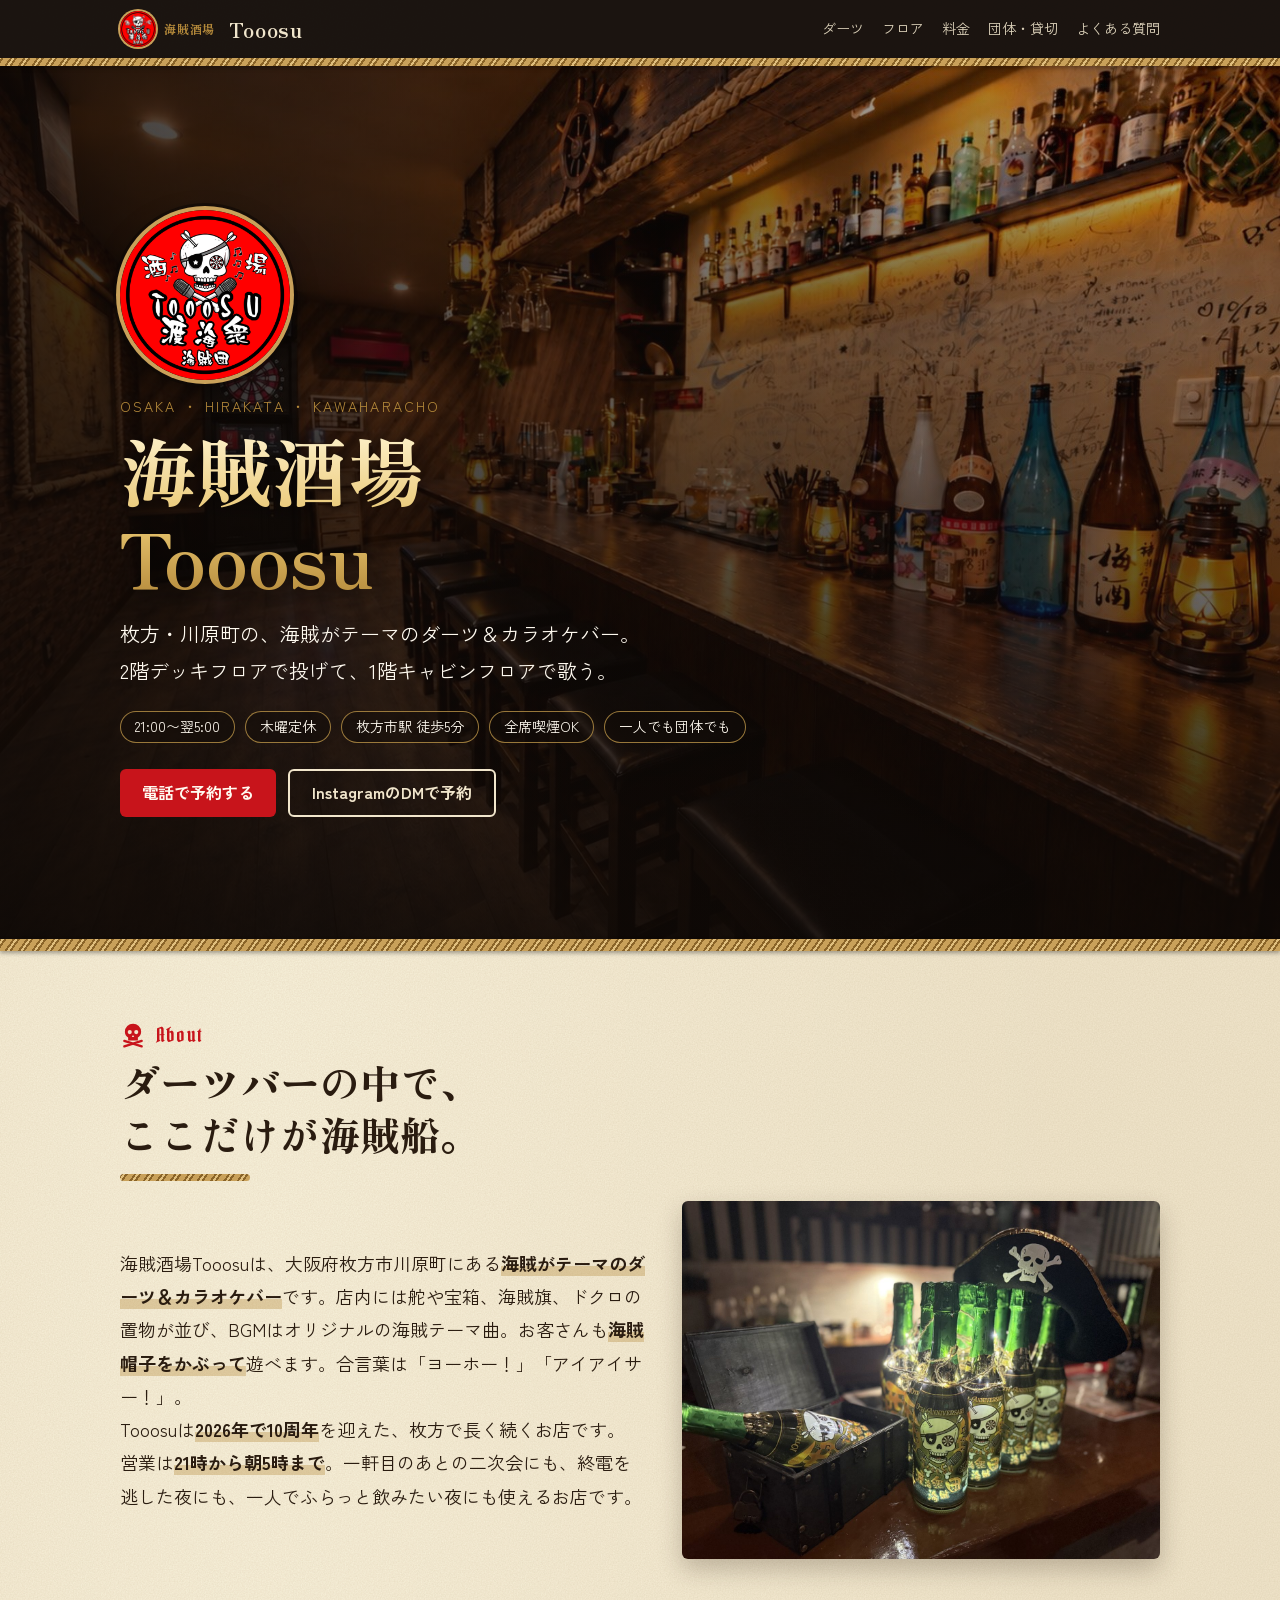
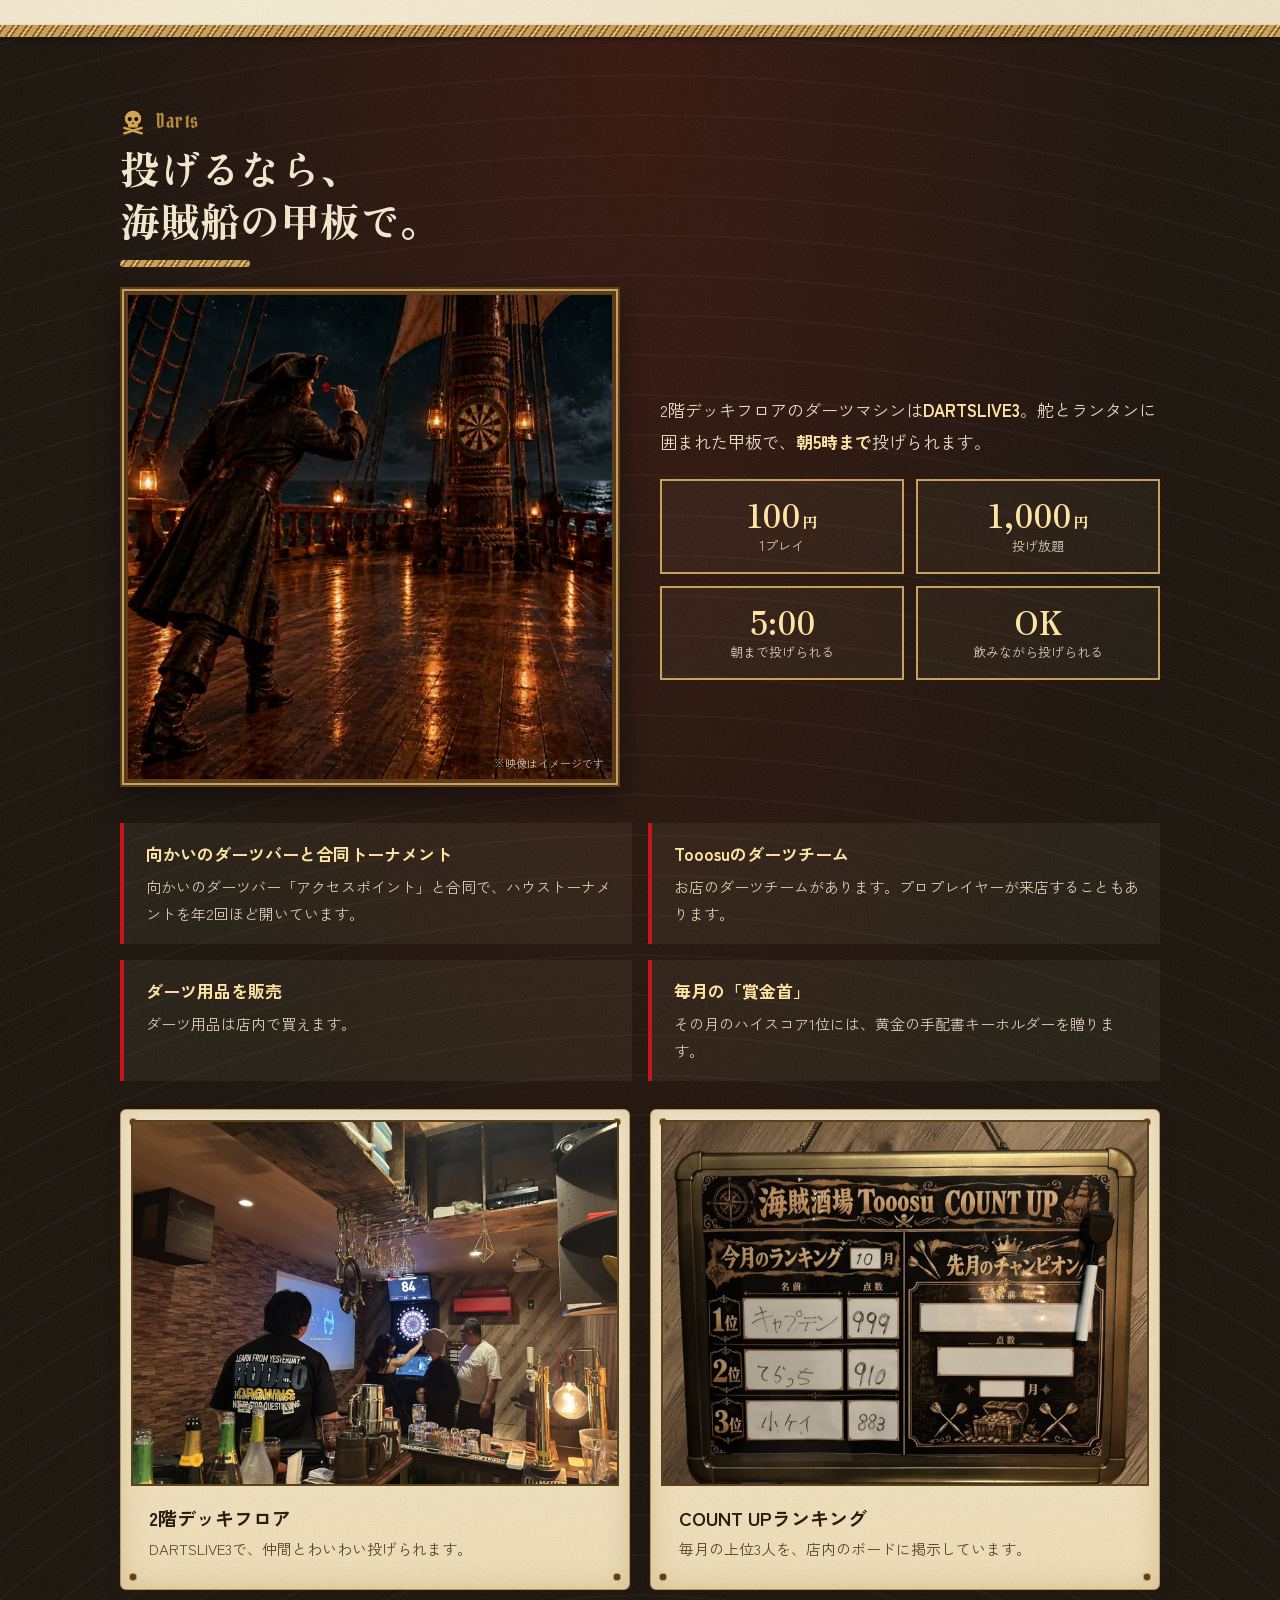
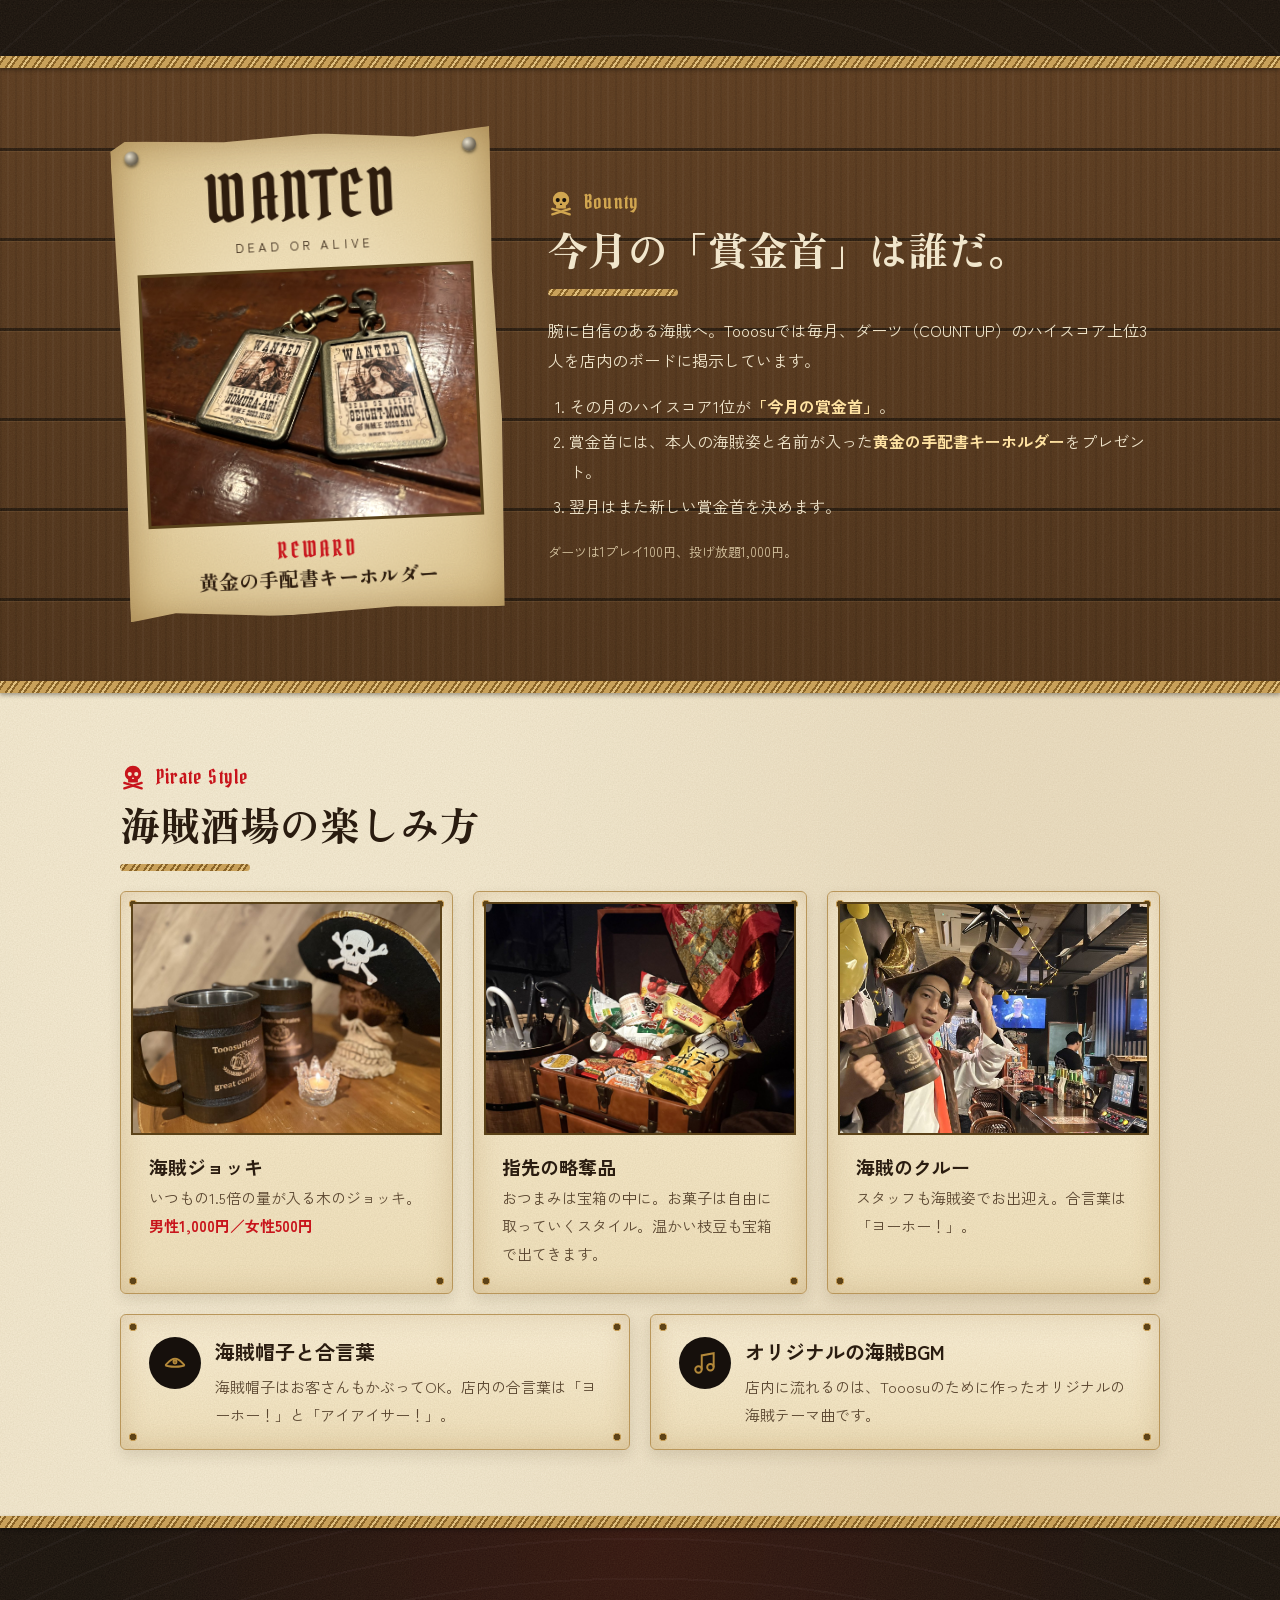
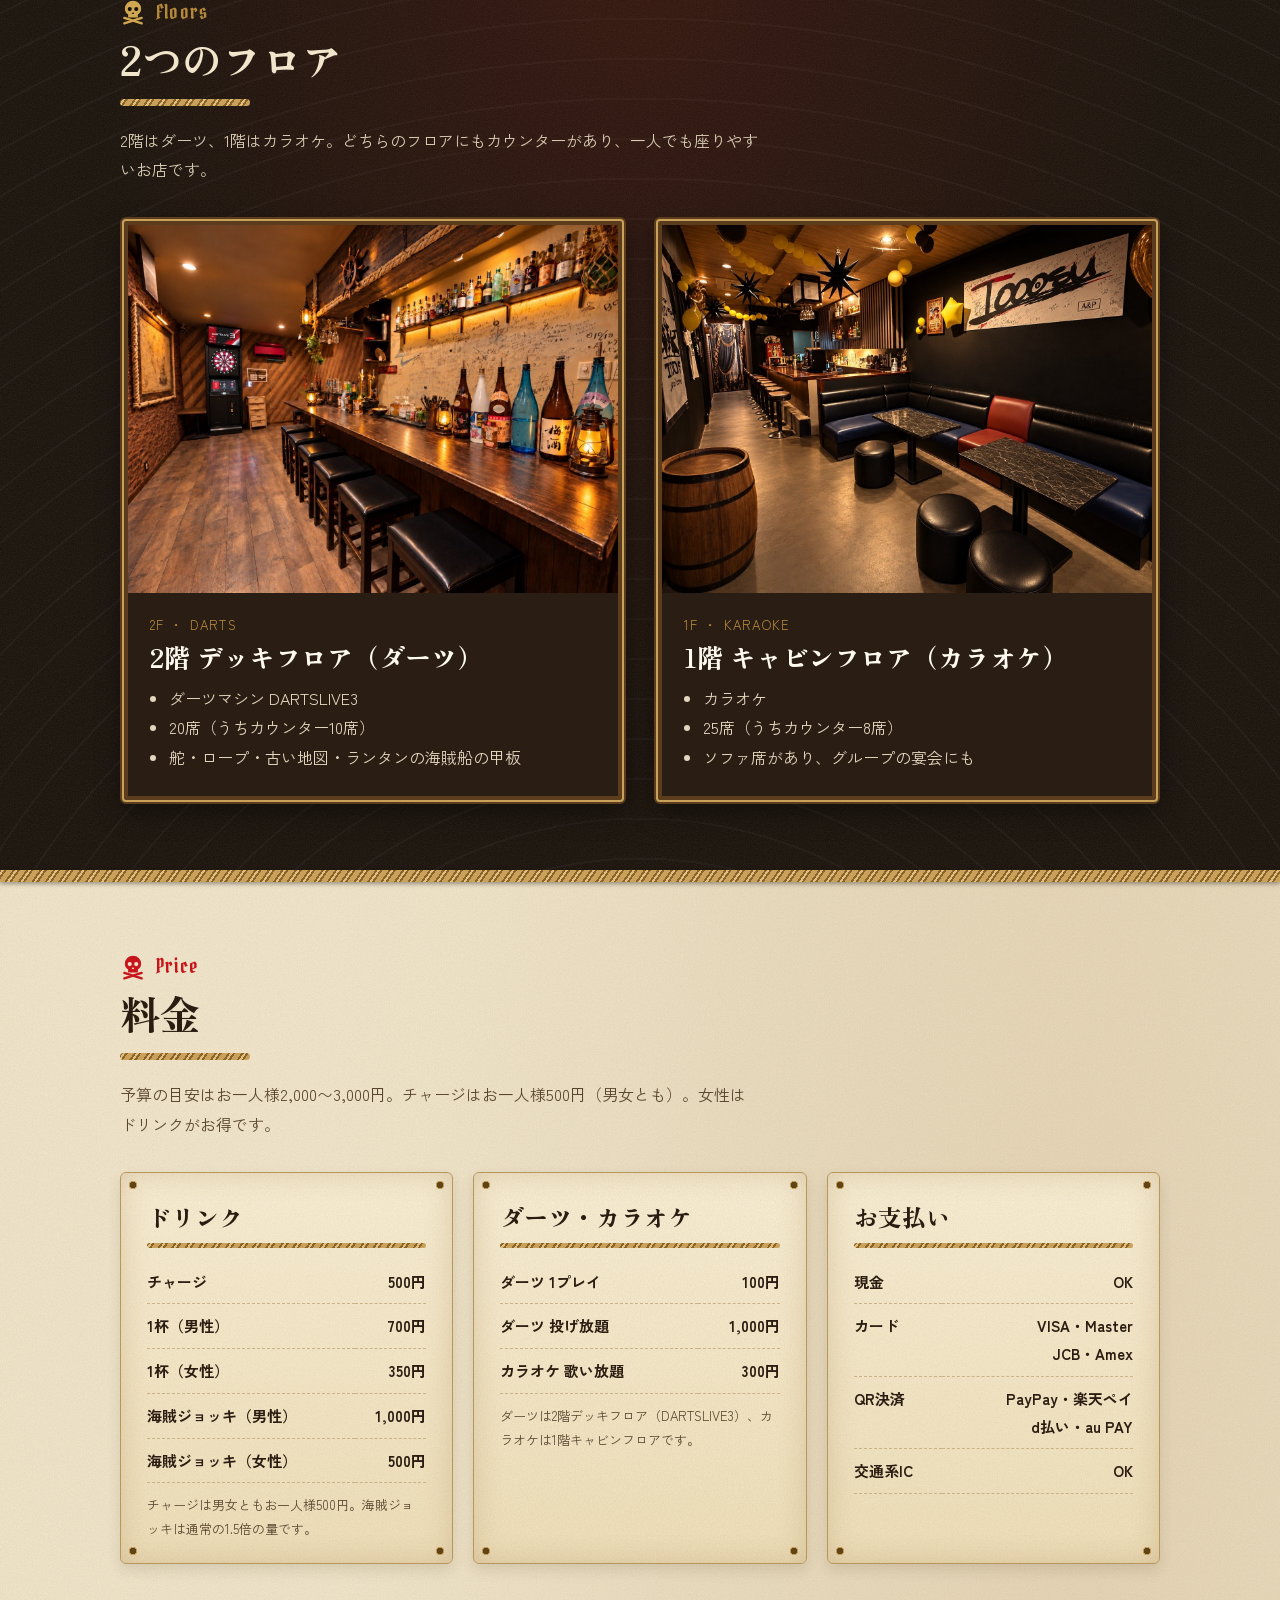
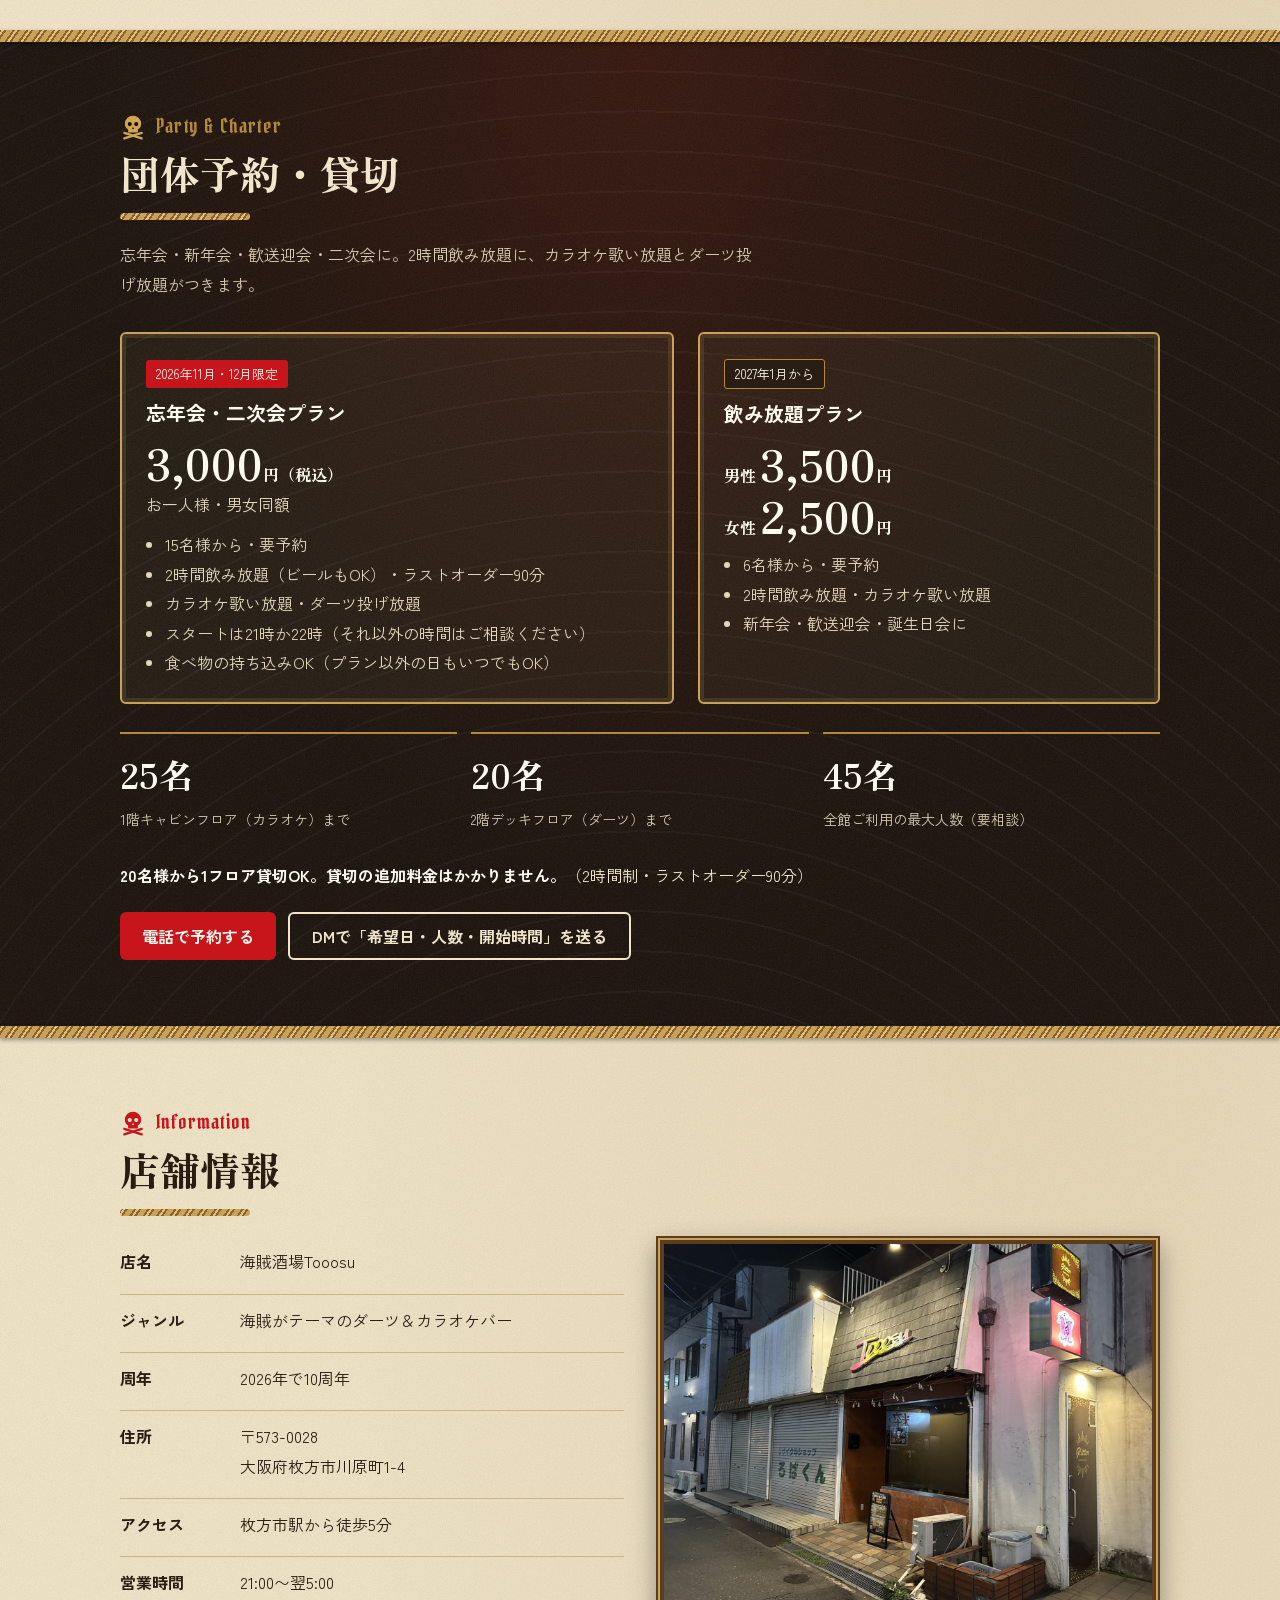
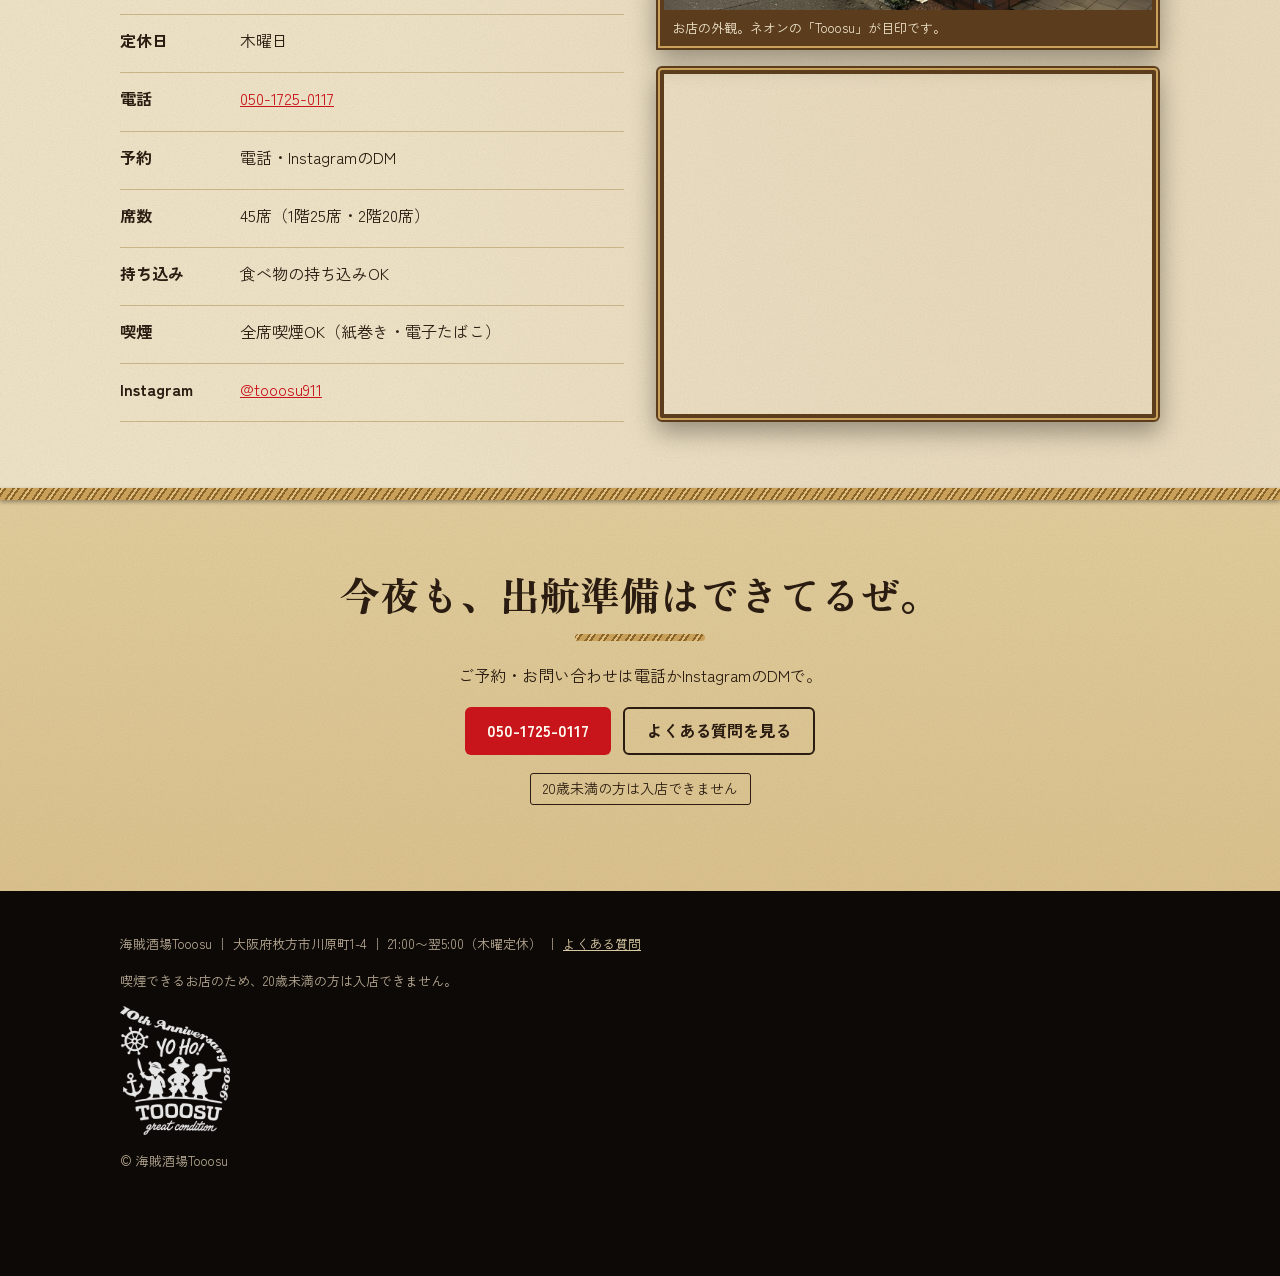
==== index.html @ 447fea00 "川原町の読みを KAWAHARACHO に修正 Co-Authored-By: Claude Opus 5.5 <noreply@anthropic.com>" ====
<!doctype html>
<html lang="ja">
<head>
<meta charset="utf-8">
<meta name="viewport" content="width=device-width, initial-scale=1">
<!-- 確認用の公開中は検索に出さない。クライアントOK後に次の1行を消して本番公開する -->
<meta name="robots" content="noindex, nofollow">
<meta name="google-site-verification" content="itCHBJoqHSechazU8nYNbMK1A8OA2SbZ7GUnNsIJAyI" />
<title>海賊酒場Tooosu｜枚方・川原町の海賊がテーマのダーツ＆カラオケバー</title>
<meta name="description" content="大阪府枚方市川原町、枚方市駅から徒歩5分。海賊がテーマのダーツ＆カラオケバー「海賊酒場Tooosu」。2階デッキフロアでダーツ、1階キャビンフロアでカラオケ。21時〜朝5時営業（木曜定休）、全席喫煙OK。団体・貸切は最大45名。">
<link rel="canonical" href="https://tooosu.github.io/">
<meta property="og:type" content="website">
<meta property="og:title" content="海賊酒場Tooosu｜枚方の海賊がテーマのダーツ＆カラオケバー">
<meta property="og:description" content="枚方市駅から徒歩5分。2階デッキフロアでダーツ、1階キャビンフロアでカラオケ。21時〜朝5時（木曜定休）。">
<meta property="og:url" content="https://tooosu.github.io/">
<meta property="og:image" content="https://tooosu.github.io/assets/img/deck.jpg">
<meta property="og:locale" content="ja_JP">
<link rel="preconnect" href="https://fonts.googleapis.com">
<link rel="preconnect" href="https://fonts.gstatic.com" crossorigin>
<link href="https://fonts.googleapis.com/css2?family=Pirata+One&family=Zen+Antique&family=Zen+Kaku+Gothic+New:wght@400;700&display=swap" rel="stylesheet">
<link rel="icon" type="image/png" href="assets/img/favicon.png">
<link rel="apple-touch-icon" href="assets/img/apple-touch-icon.png">
<link rel="stylesheet" href="assets/style.css">
<link rel="stylesheet" href="assets/pirate.css">
<script type="application/ld+json">
{
  "@context": "https://schema.org",
  "@type": "BarOrPub",
  "@id": "https://tooosu.github.io/#bar",
  "name": "海賊酒場Tooosu",
  "alternateName": ["Tooosu", "トゥース"],
  "description": "大阪府枚方市川原町にある、海賊がテーマのダーツ＆カラオケバー。2026年で10周年。2階デッキフロアでダーツ、1階キャビンフロアでカラオケ。全席喫煙OK。チャージはお一人様500円。ドリンクは1杯 男性700円・女性350円。ダーツは1プレイ100円・投げ放題1,000円で朝5時まで。カラオケは歌い放題300円。向かいのダーツバー「アクセスポイント」と合同のハウストーナメントを年2回ほど開催。団体・貸切は最大45名。",
  "url": "https://tooosu.github.io/",
  "telephone": "+81-50-1725-0117",
  "image": "https://tooosu.github.io/assets/img/deck.jpg",
  "address": {
    "@type": "PostalAddress",
    "postalCode": "573-0028",
    "addressRegion": "大阪府",
    "addressLocality": "枚方市",
    "streetAddress": "川原町1-4",
    "addressCountry": "JP"
  },
  "openingHoursSpecification": [{
    "@type": "OpeningHoursSpecification",
    "dayOfWeek": ["Monday", "Tuesday", "Wednesday", "Friday", "Saturday", "Sunday"],
    "opens": "21:00",
    "closes": "05:00"
  }],
  "priceRange": "¥2,000〜¥3,000",
  "currenciesAccepted": "JPY",
  "paymentAccepted": "現金, クレジットカード（VISA, Mastercard, JCB, American Express）, PayPay, 楽天ペイ, d払い, au PAY, 交通系ICカード",
  "smokingAllowed": true,
  "maximumAttendeeCapacity": 45,
  "amenityFeature": [
    {"@type": "LocationFeatureSpecification", "name": "ダーツ（DARTSLIVE3・1台）", "value": true},
    {"@type": "LocationFeatureSpecification", "name": "ダーツ投げ放題（1,000円）", "value": true},
    {"@type": "LocationFeatureSpecification", "name": "ダーツ用品の販売", "value": true},
    {"@type": "LocationFeatureSpecification", "name": "カラオケ歌い放題（300円）", "value": true},
    {"@type": "LocationFeatureSpecification", "name": "カラオケ", "value": true},
    {"@type": "LocationFeatureSpecification", "name": "全席喫煙可", "value": true},
    {"@type": "LocationFeatureSpecification", "name": "貸切（20名〜・1フロア）", "value": true}
  ],
  "sameAs": ["https://www.instagram.com/tooosu911/"],
  "hasMap": "https://www.google.com/maps/search/?api=1&query=%E6%B5%B7%E8%B3%8A%E9%85%92%E5%A0%B4Tooosu"
}
</script>
</head>
<body>

<header class="site-header">
  <div class="wrap">
    <a class="logo" href="./"><img class="logo-mark" src="assets/img/logo.png" alt="" width="36" height="36"><small>海賊酒場</small>Tooosu</a>
    <nav class="nav">
      <a href="#darts" class="hide-sp">ダーツ</a>
      <a href="#floors" class="hide-sp">フロア</a>
      <a href="#price" class="hide-sp">料金</a>
      <a href="#party">団体・貸切</a>
      <a href="faq/">よくある質問</a>
    </nav>
  </div>
</header>

<main>

<section class="hero" aria-label="海賊酒場Tooosu">
  <div class="wrap">
    <img class="hero-logo" src="assets/img/logo.png" alt="海賊酒場Tooosu（渡海衆海賊団）のロゴ。ダーツの的の目をしたドクロと、交差したマイク" width="600" height="600">
    <p class="area">OSAKA ・ HIRAKATA ・ KAWAHARACHO</p>
    <h1>海賊酒場<br>Tooosu</h1>
    <p class="lead">枚方・川原町の、海賊がテーマのダーツ＆カラオケバー。<br>2階デッキフロアで投げて、1階キャビンフロアで歌う。</p>
    <ul class="facts">
      <li>21:00〜翌5:00</li>
      <li>木曜定休</li>
      <li>枚方市駅 徒歩5分</li>
      <li>全席喫煙OK</li>
      <li>一人でも団体でも</li>
    </ul>
    <div class="btns">
      <a class="btn btn-red" href="tel:05017250117">電話で予約する</a>
      <a class="btn btn-line" href="https://www.instagram.com/tooosu911/" target="_blank" rel="noopener">InstagramのDMで予約</a>
    </div>
  </div>
</section>

<section id="about">
  <div class="wrap">
    <p class="sec-label">About</p>
    <h2>ダーツバーの中で、<br>ここだけが海賊船。</h2>
    <div class="about-grid">
    <p class="about-text">
      海賊酒場Tooosuは、大阪府枚方市川原町にある<strong>海賊がテーマのダーツ＆カラオケバー</strong>です。店内には舵や宝箱、海賊旗、ドクロの置物が並び、BGMはオリジナルの海賊テーマ曲。お客さんも<strong>海賊帽子をかぶって</strong>遊べます。合言葉は「ヨーホー！」「アイアイサー！」。<br>
      Tooosuは<strong>2026年で10周年</strong>を迎えた、枚方で長く続くお店です。<br>
      営業は<strong>21時から朝5時まで</strong>。一軒目のあとの二次会にも、終電を逃した夜にも、一人でふらっと飲みたい夜にも使えるお店です。
    </p>
    <img class="about-img" src="assets/img/bottles.jpg" alt="カウンターに並ぶドクロのオリジナルラベルのボトルと宝箱、海賊帽子" loading="lazy" width="1400" height="1050">
    </div>
  </div>
</section>

<section id="darts" class="dark">
  <div class="wrap">
    <p class="sec-label">Darts</p>
    <h2>投げるなら、<br>海賊船の甲板で。</h2>
    <div class="darts-grid">
      <figure class="darts-media">
        <video src="assets/video/darts.mp4" poster="assets/img/darts-poster.jpg" autoplay muted loop playsinline preload="metadata" width="720" height="720" aria-label="夜の海賊船の甲板で、海賊がダーツを投げ、矢が3本続けて的のど真ん中に刺さる映像"></video>
        <figcaption class="darts-note">※映像はイメージです</figcaption>
      </figure>
      <div>
        <p class="darts-lead">2階デッキフロアのダーツマシンは<strong>DARTSLIVE3</strong>。舵とランタンに囲まれた甲板で、<strong>朝5時まで</strong>投げられます。</p>
        <ul class="darts-stats">
          <li><b>100<small>円</small></b>1プレイ</li>
          <li><b>1,000<small>円</small></b>投げ放題</li>
          <li><b>5:00</b>朝まで投げられる</li>
          <li><b>OK</b>飲みながら投げられる</li>
        </ul>
      </div>
    </div>
    <div class="darts-points">
      <div class="dp">
        <h3>向かいのダーツバーと合同トーナメント</h3>
        <p>向かいのダーツバー「アクセスポイント」と合同で、ハウストーナメントを年2回ほど開いています。</p>
      </div>
      <div class="dp">
        <h3>Tooosuのダーツチーム</h3>
        <p>お店のダーツチームがあります。プロプレイヤーが来店することもあります。</p>
      </div>
      <div class="dp">
        <h3>ダーツ用品を販売</h3>
        <p>ダーツ用品は店内で買えます。</p>
      </div>
      <div class="dp">
        <h3>毎月の「賞金首」</h3>
        <p>その月のハイスコア1位には、黄金の手配書キーホルダーを贈ります。</p>
      </div>
    </div>
    <div class="real-photos">
      <figure class="photo-card">
        <img src="assets/img/real-darts.jpg" alt="2階デッキフロアでダーツを投げるお客さん。奥にDARTSLIVE3のマシンと大きなモニター" loading="lazy" width="1400" height="1050">
        <figcaption><b>2階デッキフロア</b>DARTSLIVE3で、仲間とわいわい投げられます。</figcaption>
      </figure>
      <figure class="photo-card">
        <img src="assets/img/scoreboard.jpg" alt="店内のランキングボード「海賊酒場Tooosu COUNT UP」。今月のランキング1位から3位の名前と点数、先月のチャンピオンの欄" loading="lazy" width="1400" height="1050">
        <figcaption><b>COUNT UPランキング</b>毎月の上位3人を、店内のボードに掲示しています。</figcaption>
      </figure>
    </div>
  </div>
</section>

<section id="bounty" class="wood">
  <div class="wrap bounty">
    <div class="poster">
      <span class="nail nail-l" aria-hidden="true"></span><span class="nail nail-r" aria-hidden="true"></span>
      <p class="w">WANTED</p>
      <p class="doa">DEAD OR ALIVE</p>
      <img src="assets/img/bounty.jpg" alt="歴代の賞金首に贈られた黄金の手配書キーホルダー2つ。WANTEDの文字、海賊姿の写真、名前と日付入り" loading="lazy" width="1200" height="900">
      <p class="reward"><small>REWARD</small>黄金の手配書キーホルダー</p>
    </div>
    <div class="bounty-text">
      <p class="sec-label">Bounty</p>
      <h2>今月の「賞金首」は誰だ。</h2>
      <p>腕に自信のある海賊へ。Tooosuでは毎月、ダーツ（COUNT UP）のハイスコア上位3人を店内のボードに掲示しています。</p>
      <ol>
        <li>その月のハイスコア1位が<strong>「今月の賞金首」</strong>。</li>
        <li>賞金首には、本人の海賊姿と名前が入った<strong>黄金の手配書キーホルダー</strong>をプレゼント。</li>
        <li>翌月はまた新しい賞金首を決めます。</li>
      </ol>
      <p class="note">ダーツは1プレイ100円、投げ放題1,000円。</p>
    </div>
  </div>
</section>

<section id="pirate">
  <div class="wrap">
    <p class="sec-label">Pirate Style</p>
    <h2>海賊酒場の楽しみ方</h2>
    <div class="photo-cards">
      <figure class="photo-card">
        <img src="assets/img/jockey.jpg" alt="「TooosuPirates」の刻印が入った木の海賊ジョッキ2つと、海賊帽子をかぶったドクロの置物" loading="lazy" width="1400" height="1050">
        <figcaption><b>海賊ジョッキ</b>いつもの1.5倍の量が入る木のジョッキ。<span class="price-inline">男性1,000円／女性500円</span></figcaption>
      </figure>
      <figure class="photo-card">
        <img src="assets/img/loot.jpg" alt="お菓子がぎっしり入った宝箱。おつまみ「指先の略奪品」" loading="lazy" width="1400" height="1050">
        <figcaption><b>指先の略奪品</b>おつまみは宝箱の中に。お菓子は自由に取っていくスタイル。温かい枝豆も宝箱で出てきます。</figcaption>
      </figure>
      <figure class="photo-card">
        <img src="assets/img/crew.jpg" alt="海賊帽子と眼帯、赤いスカーフの海賊姿で、海賊ジョッキを掲げるスタッフ" loading="lazy" width="1108" height="831">
        <figcaption><b>海賊のクルー</b>スタッフも海賊姿でお出迎え。合言葉は「ヨーホー！」。</figcaption>
      </figure>
    </div>
    <div class="features">
      <div class="feature">
        <div class="icon" aria-hidden="true"><svg width="26" height="26" viewBox="0 0 24 24" fill="none" stroke="currentColor" stroke-width="1.8"><path d="M3 14c2-1 4-6 9-6s7 5 9 6"/><path d="M3 14c3 2 15 2 18 0"/><circle cx="12" cy="11" r="1.4"/></svg></div>
        <div>
          <h3>海賊帽子と合言葉</h3>
          <p>海賊帽子はお客さんもかぶってOK。店内の合言葉は「ヨーホー！」と「アイアイサー！」。</p>
        </div>
      </div>
      <div class="feature">
        <div class="icon" aria-hidden="true"><svg width="26" height="26" viewBox="0 0 24 24" fill="none" stroke="currentColor" stroke-width="1.8"><path d="M9 18V5l11-2v13"/><circle cx="6" cy="18" r="3"/><circle cx="17" cy="16" r="3"/></svg></div>
        <div>
          <h3>オリジナルの海賊BGM</h3>
          <p>店内に流れるのは、Tooosuのために作ったオリジナルの海賊テーマ曲です。</p>
        </div>
      </div>
    </div>
  </div>
</section>

<section id="floors" class="dark">
  <div class="wrap">
    <p class="sec-label">Floors</p>
    <h2>2つのフロア</h2>
    <p class="sec-intro">2階はダーツ、1階はカラオケ。どちらのフロアにもカウンターがあり、一人でも座りやすいお店です。</p>
    <div class="floors">
      <article class="floor">
        <img src="assets/img/deck.jpg" alt="2階デッキフロア。木の床と舵、ロープ、古い地図、ランタンが飾られ、奥にダーツマシン（DARTSLIVE3）がある" loading="lazy" width="1448" height="1086">
        <div class="body">
          <p class="tag">2F ・ DARTS</p>
          <h3>2階 デッキフロア（ダーツ）</h3>
          <ul>
            <li>ダーツマシン DARTSLIVE3</li>
            <li>20席（うちカウンター10席）</li>
            <li>舵・ロープ・古い地図・ランタンの海賊船の甲板</li>
          </ul>
        </div>
      </article>
      <article class="floor">
        <img src="assets/img/cabin.jpg" alt="1階キャビンフロア。黒い壁にTooosuのロゴと手配書、樽、ソファ席とカウンター席" loading="lazy" width="1448" height="1086">
        <div class="body">
          <p class="tag">1F ・ KARAOKE</p>
          <h3>1階 キャビンフロア（カラオケ）</h3>
          <ul>
            <li>カラオケ</li>
            <li>25席（うちカウンター8席）</li>
            <li>ソファ席があり、グループの宴会にも</li>
          </ul>
        </div>
      </article>
    </div>
  </div>
</section>

<section id="price">
  <div class="wrap">
    <p class="sec-label">Price</p>
    <h2>料金</h2>
    <p class="sec-intro">予算の目安はお一人様2,000〜3,000円。チャージはお一人様500円（男女とも）。女性はドリンクがお得です。</p>
    <div class="price-grid">
      <div class="price-card">
        <h3>ドリンク</h3>
        <table class="price">
          <tr><th>チャージ</th><td>500円</td></tr>
          <tr><th>1杯（男性）</th><td>700円</td></tr>
          <tr><th>1杯（女性）</th><td>350円</td></tr>
          <tr><th>海賊ジョッキ（男性）</th><td>1,000円</td></tr>
          <tr><th>海賊ジョッキ（女性）</th><td>500円</td></tr>
        </table>
        <p class="note">チャージは男女ともお一人様500円。海賊ジョッキは通常の1.5倍の量です。</p>
      </div>
      <div class="price-card">
        <h3>ダーツ・カラオケ</h3>
        <table class="price">
          <tr><th>ダーツ 1プレイ</th><td>100円</td></tr>
          <tr><th>ダーツ 投げ放題</th><td>1,000円</td></tr>
          <tr><th>カラオケ 歌い放題</th><td>300円</td></tr>
        </table>
        <p class="note">ダーツは2階デッキフロア（DARTSLIVE3）、カラオケは1階キャビンフロアです。</p>
      </div>
      <div class="price-card">
        <h3>お支払い</h3>
        <table class="price">
          <tr><th>現金</th><td>OK</td></tr>
          <tr><th>カード</th><td>VISA・Master<br>JCB・Amex</td></tr>
          <tr><th>QR決済</th><td>PayPay・楽天ペイ<br>d払い・au PAY</td></tr>
          <tr><th>交通系IC</th><td>OK</td></tr>
        </table>
      </div>
    </div>
  </div>
</section>

<section id="party" class="dark">
  <div class="wrap">
    <p class="sec-label">Party &amp; Charter</p>
    <h2>団体予約・貸切</h2>
    <p class="sec-intro">忘年会・新年会・歓送迎会・二次会に。2時間飲み放題に、カラオケ歌い放題とダーツ投げ放題がつきます。</p>
    <div class="plans">
      <div class="plan">
        <span class="period">2026年11月・12月限定</span>
        <h3 style="color:var(--white);margin-top:10px">忘年会・二次会プラン</h3>
        <p class="yen">3,000<small>円（税込）</small></p>
        <p style="margin:-6px 0 10px;color:#e3d6be">お一人様・男女同額</p>
        <ul>
          <li>15名様から・要予約</li>
          <li>2時間飲み放題（ビールもOK）・ラストオーダー90分</li>
          <li>カラオケ歌い放題・ダーツ投げ放題</li>
          <li>スタートは21時か22時（それ以外の時間はご相談ください）</li>
          <li>食べ物の持ち込みOK（プラン以外の日もいつでもOK）</li>
        </ul>
      </div>
      <div class="plan">
        <span class="period" style="background:var(--sea-2);border:1px solid var(--brass)">2027年1月から</span>
        <h3 style="color:var(--white);margin-top:10px">飲み放題プラン</h3>
        <p class="yen"><small>男性 </small>3,500<small>円</small><br><small>女性 </small>2,500<small>円</small></p>
        <ul>
          <li>6名様から・要予約</li>
          <li>2時間飲み放題・カラオケ歌い放題</li>
          <li>新年会・歓送迎会・誕生日会に</li>
        </ul>
      </div>
    </div>
    <div class="capacity">
      <div class="cap"><b>25名</b><span>1階キャビンフロア（カラオケ）まで</span></div>
      <div class="cap"><b>20名</b><span>2階デッキフロア（ダーツ）まで</span></div>
      <div class="cap"><b>45名</b><span>全館ご利用の最大人数（要相談）</span></div>
    </div>
    <p><strong style="color:var(--white)">20名様から1フロア貸切OK。貸切の追加料金はかかりません。</strong>（2時間制・ラストオーダー90分）</p>
    <div class="btns" style="margin-top:22px">
      <a class="btn btn-red" href="tel:05017250117">電話で予約する</a>
      <a class="btn btn-line" href="https://www.instagram.com/tooosu911/" target="_blank" rel="noopener">DMで「希望日・人数・開始時間」を送る</a>
    </div>
  </div>
</section>

<section id="info">
  <div class="wrap">
    <p class="sec-label">Information</p>
    <h2>店舗情報</h2>
    <div class="info">
      <dl class="info-list">
        <dt>店名</dt><dd>海賊酒場Tooosu</dd>
        <dt>ジャンル</dt><dd>海賊がテーマのダーツ＆カラオケバー</dd>
        <dt>周年</dt><dd>2026年で10周年</dd>
        <dt>住所</dt><dd>〒573-0028<br>大阪府枚方市川原町1-4</dd>
        <dt>アクセス</dt><dd>枚方市駅から徒歩5分</dd>
        <dt>営業時間</dt><dd>21:00〜翌5:00</dd>
        <dt>定休日</dt><dd>木曜日</dd>
        <dt>電話</dt><dd><a href="tel:05017250117">050-1725-0117</a></dd>
        <dt>予約</dt><dd>電話・InstagramのDM</dd>
        <dt>席数</dt><dd>45席（1階25席・2階20席）</dd>
        <dt>持ち込み</dt><dd>食べ物の持ち込みOK</dd>
        <dt>喫煙</dt><dd>全席喫煙OK（紙巻き・電子たばこ）</dd>
        <dt>Instagram</dt><dd><a href="https://www.instagram.com/tooosu911/" target="_blank" rel="noopener">@tooosu911</a></dd>
      </dl>
      <div class="map-col">
      <figure class="exterior">
        <img src="assets/img/exterior.jpg" alt="夜の海賊酒場Tooosuの外観。黒い屋根にネオンのTooosuのロゴ、ガラス張りの入口" loading="lazy" width="1400" height="1050">
        <figcaption>お店の外観。ネオンの「Tooosu」が目印です。</figcaption>
      </figure>
      <div class="map">
        <iframe title="海賊酒場Tooosuの地図" src="https://www.google.com/maps?q=%E6%B5%B7%E8%B3%8A%E9%85%92%E5%A0%B4Tooosu%20%E5%A4%A7%E9%98%AA%E5%BA%9C%E6%9E%9A%E6%96%B9%E5%B8%82%E5%B7%9D%E5%8E%9F%E7%94%BA1-4&output=embed" loading="lazy" referrerpolicy="no-referrer-when-downgrade"></iframe>
      </div>
      </div>
    </div>
  </div>
</section>

<section class="paper2 cta">
  <div class="wrap">
    <h2>今夜も、出航準備はできてるぜ。</h2>
    <p>ご予約・お問い合わせは電話かInstagramのDMで。</p>
    <div class="btns">
      <a class="btn btn-red" href="tel:05017250117">050-1725-0117</a>
      <a class="btn btn-ink" href="faq/">よくある質問を見る</a>
    </div>
    <p class="age">20歳未満の方は入店できません</p>
  </div>
</section>

</main>

<footer class="site-footer">
  <div class="wrap">
    <p>海賊酒場Tooosu ｜ 大阪府枚方市川原町1-4 ｜ 21:00〜翌5:00（木曜定休） ｜ <a href="faq/">よくある質問</a></p>
    <p>喫煙できるお店のため、20歳未満の方は入店できません。</p>
    <img class="footer-10th" src="assets/img/logo-10th.png" alt="Tooosu 10th Anniversary 2026" width="599" height="700" loading="lazy">
    <p>&copy; 海賊酒場Tooosu</p>
  </div>
</footer>

<nav class="callbar" aria-label="予約">
  <a href="https://www.instagram.com/tooosu911/" target="_blank" rel="noopener">DMで予約</a>
  <a href="tel:05017250117">電話する</a>
</nav>

</body>
</html>
---- assets/style.css ----
:root {
  --paper: #f1e6cc;
  --paper-2: #e7d6b0;
  --ink: #2a1c10;
  --ink-soft: #5a4630;
  --sea: #16100c;
  --sea-2: #2a1d14;
  --red: #c8141b;
  --brass: #b4893a;
  --line: #c9b388;
  --white: #fffaf0;
  --radius: 6px;
  --max: 1080px;
}

* { box-sizing: border-box; }
html { scroll-behavior: smooth; }
body {
  margin: 0;
  background: var(--paper);
  color: var(--ink);
  font-family: "Zen Kaku Gothic New", "Hiragino Sans", "Yu Gothic", sans-serif;
  font-size: 16px;
  line-height: 1.85;
  -webkit-font-smoothing: antialiased;
}
img { max-width: 100%; height: auto; display: block; }
a { color: var(--red); }

.wrap { max-width: var(--max); margin: 0 auto; padding: 0 20px; }

/* ---------- header ---------- */
.site-header {
  position: sticky; top: 0; z-index: 10;
  background: rgba(18, 12, 9, .96);
  color: var(--paper);
  border-bottom: 2px solid var(--brass);
}
.site-header .wrap {
  display: flex; align-items: center; justify-content: space-between;
  gap: 12px; height: 58px;
}
.logo {
  font-family: "Zen Antique", serif;
  color: var(--paper); text-decoration: none;
  font-size: 20px; letter-spacing: .04em; white-space: nowrap;
}
.logo { display: inline-flex; align-items: center; gap: 8px; }
.logo-mark { width: 36px; height: 36px; }
.hero-logo { width: clamp(110px, 18vw, 170px); height: auto; margin: 0 0 14px; filter: drop-shadow(0 6px 16px rgba(0,0,0,.45)); }
.footer-10th { width: 110px; margin: 0 0 14px; opacity: .9; }
.logo small { font-size: 12px; color: var(--brass); margin-right: 6px; }
.nav { display: flex; gap: 18px; font-size: 14px; }
.nav a { color: var(--paper); text-decoration: none; opacity: .9; white-space: nowrap; }
section[id] { scroll-margin-top: 58px; }
.nav a:hover { color: var(--brass); }
@media (max-width: 720px) { .nav .hide-sp { display: none; } .nav { gap: 14px; font-size: 13px; } .logo { font-size: 18px; } }

/* ---------- hero ---------- */
.hero {
  position: relative; color: var(--white);
  min-height: 78vh; display: flex; align-items: flex-end;
  background: var(--sea) url("img/deck.jpg") center / cover no-repeat;
}
.hero::before {
  content: ""; position: absolute; inset: 0;
  background:
    linear-gradient(90deg, rgba(14,9,6,.75) 0%, rgba(14,9,6,.25) 65%, rgba(14,9,6,0) 100%),
    linear-gradient(180deg, rgba(14,9,6,.2) 0%, rgba(14,9,6,.5) 45%, rgba(14,9,6,.9) 100%);
}
.hero .wrap { position: relative; padding-top: 80px; padding-bottom: 56px; width: 100%; }
.hero .area { font-size: 14px; letter-spacing: .15em; color: var(--brass); margin: 0 0 6px; }
.hero h1 {
  font-family: "Zen Antique", serif; font-weight: 400;
  font-size: clamp(40px, 8vw, 76px); line-height: 1.15; margin: 0 0 14px;
}
.hero .lead { font-size: clamp(16px, 2.2vw, 20px); margin: 0 0 22px; max-width: 34em; }
.hero .facts { display: flex; flex-wrap: wrap; gap: 8px 10px; margin: 0 0 26px; padding: 0; list-style: none; }
.hero .facts li {
  border: 1px solid rgba(241,230,204,.55); border-radius: 999px;
  padding: 2px 14px; font-size: 14px; background: rgba(18,12,9,.5);
}

.btns { display: flex; flex-wrap: wrap; gap: 12px; }
.btn {
  display: inline-flex; align-items: center; justify-content: center; gap: 8px;
  min-height: 48px; padding: 0 22px; border-radius: var(--radius);
  font-weight: 700; text-decoration: none; font-size: 16px;
}
.btn-red { background: var(--red); color: var(--white); }
.btn-red:hover { background: #9e0f15; }
.btn-line { border: 2px solid var(--paper); color: var(--paper); }
.btn-line:hover { background: rgba(241,230,204,.12); }
.btn-ink { border: 2px solid var(--ink); color: var(--ink); }

/* ---------- sections ---------- */
section { padding: 72px 0; }
.sec-label {
  font-family: "Pirata One", "Zen Antique", serif;
  color: var(--red); font-size: 20px; letter-spacing: .06em; margin: 0;
}
h2 {
  font-family: "Zen Antique", serif; font-weight: 400;
  font-size: clamp(28px, 4.4vw, 40px); line-height: 1.3; margin: 2px 0 20px;
}
h3 { font-size: 20px; margin: 0 0 6px; line-height: 1.5; }
.sec-intro { max-width: 40em; margin: 0 0 32px; color: var(--ink-soft); }
.dark { background: var(--sea); color: var(--paper); }
.dark .sec-label { color: var(--brass); }
.dark .sec-intro { color: #d9ccb4; }
.paper2 { background: var(--paper-2); }

/* about */
.about-text { font-size: 18px; max-width: 36em; }
.about-text strong { background: linear-gradient(transparent 62%, rgba(180,137,58,.35) 62%); }

.about-grid { display: grid; grid-template-columns: 1.1fr 1fr; gap: 36px; align-items: center; }
.about-img { border-radius: var(--radius); box-shadow: 0 10px 24px rgba(42,28,16,.25); aspect-ratio: 4 / 3; object-fit: cover; width: 100%; }
@media (max-width: 860px) { .about-grid { grid-template-columns: 1fr; } }

.photo-cards { display: grid; grid-template-columns: 1fr 1fr; gap: 20px; margin: 0 0 20px; }
@media (max-width: 760px) { .photo-cards { grid-template-columns: 1fr; } }
.photo-card { margin: 0; background: var(--white); border: 1px solid var(--line); border-radius: var(--radius); overflow: hidden; }
.photo-card img { aspect-ratio: 4 / 3; object-fit: cover; width: 100%; }
.photo-card figcaption { padding: 14px 18px 16px; font-size: 15px; color: var(--ink-soft); }
.price-inline { color: var(--red); font-weight: 700; }
.photo-card figcaption b { display: block; font-size: 19px; color: var(--ink); }

/* floors */
.floors { display: grid; grid-template-columns: 1fr 1fr; gap: 28px; }
@media (max-width: 760px) { .floors { grid-template-columns: 1fr; } }
.floor { background: var(--sea-2); border-radius: var(--radius); overflow: hidden; }
.floor img { aspect-ratio: 4 / 3; object-fit: cover; width: 100%; }
.floor .body { padding: 20px 22px 24px; }
.floor .tag { font-size: 13px; color: var(--brass); letter-spacing: .1em; margin: 0; }
.floor h3 { font-family: "Zen Antique", serif; font-weight: 400; font-size: 26px; color: var(--white); }
.floor ul { margin: 8px 0 0; padding-left: 1.2em; color: #e3d6be; }

/* features */
.features { display: grid; grid-template-columns: repeat(2, 1fr); gap: 20px; }
@media (max-width: 760px) { .features { grid-template-columns: 1fr; } }
.feature {
  background: var(--white); border: 1px solid var(--line); border-radius: var(--radius);
  padding: 22px 22px 20px; display: grid; grid-template-columns: 52px 1fr; gap: 14px;
}
.feature .icon {
  width: 52px; height: 52px; border-radius: 50%;
  background: var(--sea); color: var(--brass);
  display: grid; place-items: center;
}
.feature p { margin: 0; color: var(--ink-soft); font-size: 15px; }
.feature .price { color: var(--red); font-weight: 700; }



/* price */
.price-grid { display: grid; grid-template-columns: repeat(3, 1fr); gap: 20px; }
@media (max-width: 860px) { .price-grid { grid-template-columns: 1fr; } }
.price-card { background: var(--white); border: 1px solid var(--line); border-radius: var(--radius); padding: 22px; }
.price-card h3 { border-bottom: 2px solid var(--ink); padding-bottom: 8px; margin-bottom: 12px; }
table.price { width: 100%; border-collapse: collapse; font-size: 15px; }
table.price th, table.price td { padding: 8px 0; border-bottom: 1px dashed var(--line); text-align: left; vertical-align: top; }
table.price td { text-align: right; white-space: nowrap; font-weight: 700; }
.note { font-size: 13px; color: var(--ink-soft); margin: 10px 0 0; }

/* party */
.plans { display: grid; grid-template-columns: 1.2fr 1fr; gap: 24px; margin-bottom: 28px; }
@media (max-width: 860px) { .plans { grid-template-columns: 1fr; } }
.plan { border: 2px solid var(--brass); border-radius: var(--radius); padding: 24px; background: rgba(255,250,240,.04); }
.plan .period { display: inline-block; background: var(--red); color: var(--white); font-size: 13px; padding: 2px 10px; border-radius: 3px; }
.plan .yen { font-family: "Zen Antique", serif; font-size: 44px; line-height: 1.2; color: var(--white); margin: 8px 0; }
.plan .yen small { font-size: 16px; }
.plan ul { margin: 0; padding-left: 1.2em; color: #e3d6be; }
.capacity { display: grid; grid-template-columns: repeat(3, 1fr); gap: 14px; margin-bottom: 28px; }
@media (max-width: 640px) { .capacity { grid-template-columns: 1fr; } }
.cap { border-top: 2px solid var(--brass); padding-top: 10px; }
.cap b { font-family: "Zen Antique", serif; font-size: 34px; font-weight: 400; color: var(--white); }
.cap span { display: block; font-size: 14px; color: #d9ccb4; }

/* info */
.info { display: grid; grid-template-columns: 1fr 1fr; gap: 32px; }
@media (max-width: 860px) { .info { grid-template-columns: 1fr; } }
dl.info-list { margin: 0; display: grid; grid-template-columns: 7.5em 1fr; }
dl.info-list dt, dl.info-list dd { padding: 11px 0; border-bottom: 1px solid var(--line); margin: 0; }
dl.info-list dt { font-weight: 700; }
.map { border: 1px solid var(--line); border-radius: var(--radius); overflow: hidden; min-height: 340px; }
.map iframe { width: 100%; height: 100%; min-height: 340px; border: 0; display: block; }

/* faq */
.faq-list { max-width: 820px; }
.faq-item { border-bottom: 1px solid var(--line); padding: 22px 0; }
.faq-item h3 { display: flex; gap: 12px; font-size: 19px; }
.faq-item h3::before { content: "Q"; font-family: "Pirata One", serif; color: var(--red); font-size: 26px; line-height: 1.1; }
.faq-item .a { padding-left: 30px; margin: 0; }
.faq-item .a p { margin: 0 0 8px; }
.faq-nav { display: flex; flex-wrap: wrap; gap: 8px; margin: 0 0 24px; padding: 0; list-style: none; }
.faq-nav a { display: inline-block; border: 1px solid var(--ink); border-radius: 999px; padding: 2px 14px; text-decoration: none; color: var(--ink); font-size: 14px; }
.page-head { background: var(--sea); color: var(--paper); padding: 56px 0 40px; }
.page-head h1 { font-family: "Zen Antique", serif; font-weight: 400; font-size: clamp(30px, 5vw, 44px); margin: 0 0 8px; line-height: 1.3; }
.page-head p { margin: 0; color: #d9ccb4; }

/* cta + footer */
.cta { text-align: center; }
.cta .btns { justify-content: center; }
.age { display: inline-block; margin-top: 18px; font-size: 14px; border: 1px solid currentColor; padding: 2px 12px; border-radius: 3px; }
.site-footer { background: #0d0907; color: #b9ab94; font-size: 13px; padding: 28px 0 90px; }
.site-footer a { color: #d9c9a3; }

/* sticky call bar on phones */
.callbar { display: none; }
@media (max-width: 720px) {
  .callbar {
    display: grid; grid-template-columns: 1fr 1fr; position: fixed; left: 0; right: 0; bottom: 0; z-index: 20;
    background: var(--sea); border-top: 2px solid var(--brass);
  }
  .callbar a { color: var(--paper); text-align: center; padding: 14px 0; font-weight: 700; text-decoration: none; font-size: 15px; }
  .callbar a + a { background: var(--red); }
}
---- assets/pirate.css ----
/* =========================================================
   海賊船の質感（紙・木・ロープ・リベット）
   style.css のあとに読み込む
   ========================================================= */
:root {
  --noise: url("data:image/svg+xml;utf8,<svg xmlns='http://www.w3.org/2000/svg' width='220' height='220'><filter id='n'><feTurbulence type='fractalNoise' baseFrequency='.75' numOctaves='3' stitchTiles='stitch'/><feColorMatrix values='0 0 0 0 .32  0 0 0 0 .22  0 0 0 0 .1  0 0 0 .16 0'/></filter><rect width='100%' height='100%' filter='url(%23n)'/></svg>");
  --rope: repeating-linear-gradient(-55deg, #c9a15a 0 5px, #8a6428 5px 7px, #e0bf7e 7px 9px, #8a6428 9px 11px);
  --skull: url("data:image/svg+xml;utf8,<svg xmlns='http://www.w3.org/2000/svg' viewBox='0 0 24 24'><path d='M4 17.5l16 5M20 17.5l-16 5' stroke='%23c8141b' stroke-width='2.2' stroke-linecap='round'/><path d='M12 1.5a7.5 7.5 0 0 0-7.5 7.5c0 2.6 1.3 4.3 3 5.3V17h9v-2.7c1.7-1 3-2.7 3-5.3A7.5 7.5 0 0 0 12 1.5z' fill='%23c8141b'/><circle cx='9' cy='9.3' r='1.9' fill='%23f1e6cc'/><circle cx='15' cy='9.3' r='1.9' fill='%23f1e6cc'/><path d='M12 12l-1.1 1.8h2.2z' fill='%23f1e6cc'/></svg>");
  --skull-brass: url("data:image/svg+xml;utf8,<svg xmlns='http://www.w3.org/2000/svg' viewBox='0 0 24 24'><path d='M4 17.5l16 5M20 17.5l-16 5' stroke='%23d1a650' stroke-width='2.2' stroke-linecap='round'/><path d='M12 1.5a7.5 7.5 0 0 0-7.5 7.5c0 2.6 1.3 4.3 3 5.3V17h9v-2.7c1.7-1 3-2.7 3-5.3A7.5 7.5 0 0 0 12 1.5z' fill='%23d1a650'/><circle cx='9' cy='9.3' r='1.9' fill='%2316100c'/><circle cx='15' cy='9.3' r='1.9' fill='%2316100c'/><path d='M12 12l-1.1 1.8h2.2z' fill='%2316100c'/></svg>");
  --rivets:
    radial-gradient(circle at 12px 12px, #5b4218 0 3px, #c9a15a 3px 4px, transparent 4.5px),
    radial-gradient(circle at calc(100% - 12px) 12px, #5b4218 0 3px, #c9a15a 3px 4px, transparent 4.5px),
    radial-gradient(circle at 12px calc(100% - 12px), #5b4218 0 3px, #c9a15a 3px 4px, transparent 4.5px),
    radial-gradient(circle at calc(100% - 12px) calc(100% - 12px), #5b4218 0 3px, #c9a15a 3px 4px, transparent 4.5px);
}

@media (max-width: 420px) { .logo small { display: none; } }

/* 赤いロゴに金の縁 */
.hero-logo { border-radius: 50%; box-shadow: 0 0 0 4px #c9a15a, 0 0 0 7px rgba(14,9,6,.6), 0 10px 26px rgba(0,0,0,.55); filter: none; }
.logo-mark { border-radius: 50%; box-shadow: 0 0 0 2px #c9a15a; }

/* 古い羊皮紙 */
body {
  background:
    var(--noise),
    radial-gradient(ellipse at 20% 10%, rgba(255,250,230,.6), transparent 55%),
    radial-gradient(ellipse at 85% 70%, rgba(160,110,50,.12), transparent 50%),
    var(--paper);
}
.paper2 { background: var(--noise), linear-gradient(180deg, #e3cf9f, #dcc48f); }

/* 海（紺のセクション） */
.dark {
  background:
    var(--noise),
    radial-gradient(ellipse at 50% 0%, rgba(200,40,30,.16), transparent 60%),
    repeating-radial-gradient(circle at 50% 140%, transparent 0 38px, rgba(255,255,255,.03) 38px 40px),
    var(--sea);
}

/* セクションのつなぎ目にロープ */
main > section { position: relative; }
main > section + section::before {
  content: ""; position: absolute; left: 0; right: 0; top: -6px; height: 12px; z-index: 3;
  background: var(--rope); box-shadow: 0 2px 4px rgba(0,0,0,.35);
}
.site-header { border-bottom: 0; }
.site-header::after {
  content: ""; position: absolute; left: 0; right: 0; bottom: -8px; height: 8px;
  background: var(--rope); box-shadow: 0 2px 4px rgba(0,0,0,.3);
}

/* 見出し：ドクロの紋章とロープの下線 */
.sec-label { display: flex; align-items: center; gap: 10px; }
.sec-label::before { content: ""; width: 26px; height: 26px; background: var(--skull) center / contain no-repeat; flex: none; }
.dark .sec-label::before, .wood .sec-label::before, .page-head .sec-label::before { background-image: var(--skull-brass); }
h2::after {
  content: ""; display: block; width: 130px; height: 7px; margin-top: 14px;
  background: var(--rope); border-radius: 4px;
}
.cta h2::after { margin-left: auto; margin-right: auto; }

/* トップ：金の文字 */
.hero h1 {
  background: linear-gradient(180deg, #fff3cf 0%, #e8c56f 55%, #b4893a 100%);
  -webkit-background-clip: text; background-clip: text; color: transparent;
  filter: drop-shadow(0 4px 12px rgba(0,0,0,.6));
}
.hero .facts li { border-color: rgba(209,166,80,.7); }

/* 木の板（賞金首） */
.wood {
  color: var(--paper);
  background:
    var(--noise),
    repeating-linear-gradient(180deg, transparent 0 86px, rgba(0,0,0,.55) 86px 89px, rgba(255,220,160,.08) 89px 90px),
    repeating-linear-gradient(90deg, rgba(0,0,0,.07) 0 2px, transparent 2px 7px, rgba(255,255,255,.03) 7px 9px, transparent 9px 15px),
    linear-gradient(180deg, #5a3a1f, #4a2f18);
}
.wood .sec-label { color: #d1a650; }
.wood strong { color: #ffe3a3; }
.wood .note { color: #d9c7a3; }

/* 手配書の張り紙 */
.bounty { display: grid; grid-template-columns: 380px 1fr; gap: 48px; align-items: center; }
@media (max-width: 860px) { .bounty { grid-template-columns: 1fr; } }
.bounty ol { padding-left: 1.3em; margin: 0 0 18px; }
.bounty li { margin-bottom: 6px; }
.poster {
  position: relative; width: 100%; max-width: 380px; margin: 0 auto; padding: 30px 22px 22px;
  color: #2e1d0e; text-align: center;
  background: var(--noise), radial-gradient(ellipse at center, #f2e2bb 40%, #d9bf86 100%);
  box-shadow: inset 0 0 40px rgba(110,70,20,.45);
  transform: rotate(-2.5deg);
  filter: drop-shadow(0 16px 18px rgba(0,0,0,.5));
  clip-path: polygon(0 2%, 4% 0, 30% 1%, 55% 0, 80% 1.5%, 100% 0, 99% 30%, 100% 60%, 98.5% 100%, 70% 99%, 40% 100%, 12% 98.5%, 0 100%, 1% 60%);
}
.poster .w { font-family: "Pirata One", serif; font-size: 64px; line-height: 1; letter-spacing: .05em; margin: 0; }
.poster .doa { font-size: 12px; letter-spacing: .35em; margin: 6px 0 12px; }
.poster img { width: 100%; border: 3px solid #5b4218; filter: sepia(.2) contrast(1.05); }
.poster .reward { font-family: "Zen Antique", serif; font-size: 20px; margin: 12px 0 0; line-height: 1.4; }
.poster .reward small { display: block; font-family: "Pirata One", serif; font-size: 22px; letter-spacing: .15em; color: var(--red); }
.nail {
  position: absolute; top: 10px; width: 14px; height: 14px; border-radius: 50%; z-index: 2;
  background: radial-gradient(circle at 35% 35%, #e9e2d0, #7d7462 55%, #3c362b);
  box-shadow: 0 2px 3px rgba(0,0,0,.5);
}
.nail-l { left: 14px; }
.nail-r { right: 14px; }

/* 羊皮紙のカード＋リベット */
.feature, .price-card, .photo-card {
  border: 1px solid #b9965a;
  background: var(--rivets), var(--noise), linear-gradient(180deg, #fbf1d8, #f1e2bd);
  box-shadow: inset 0 0 28px rgba(140,95,35,.22), 0 6px 14px rgba(60,40,15,.12);
}
.feature { padding-left: 28px; }
.photo-card { padding: 10px; }
.photo-card img { border: 2px solid #5b4218; }
.price-card { padding: 26px 26px 22px; }
.price-card h3 { font-family: "Zen Antique", serif; font-weight: 400; font-size: 24px; border-bottom: 0; padding-bottom: 0; }
.price-card h3::after { content: ""; display: block; height: 5px; margin-top: 8px; background: var(--rope); border-radius: 3px; }

/* フロアと地図：木の額縁 */
.floor, .map { border: 8px solid #5b3d1e; outline: 2px solid #c9a15a; outline-offset: -4px; box-shadow: 0 10px 24px rgba(0,0,0,.35); }

/* 団体プラン */
.plan { border: 2px solid #c9a15a; box-shadow: inset 0 0 0 4px rgba(201,161,90,.15); background: rgba(255,240,200,.04); }

/* FAQ */
.faq-item h3::before { content: "Q."; font-family: "Zen Antique", serif; font-size: 22px; color: var(--red); }
.faq-list h2 { margin-top: 40px; }

/* ダーツ */
.darts-grid { display: grid; grid-template-columns: 1fr 1fr; gap: 40px; align-items: center; margin-bottom: 36px; }
@media (max-width: 860px) { .darts-grid { grid-template-columns: 1fr; gap: 24px; } }
.darts-media { margin: 0; border: 8px solid #5b3d1e; outline: 2px solid #c9a15a; outline-offset: -4px; box-shadow: 0 10px 24px rgba(0,0,0,.45); }
.darts-media img, .darts-media video { display: block; width: 100%; height: auto; aspect-ratio: 1 / 1; object-fit: cover; }
.darts-lead { font-size: 17px; color: #e9dcc2; margin: 0 0 22px; }
.darts-lead strong { color: #ffe3a3; }
.darts-stats { list-style: none; padding: 0; margin: 0; display: grid; grid-template-columns: 1fr 1fr; gap: 12px; }
.darts-stats li { border: 2px solid #c9a15a; padding: 14px 10px; text-align: center; color: #d9ccb4; font-size: 13px; background: rgba(255,240,200,.04); }
.darts-stats b { display: block; font-family: "Zen Antique", serif; font-weight: 400; font-size: 32px; line-height: 1.2; color: #ffe3a3; }
.darts-stats small { font-size: 15px; margin-left: 2px; }
.darts-points { display: grid; grid-template-columns: repeat(2, 1fr); gap: 16px; }
@media (max-width: 760px) { .darts-points { grid-template-columns: 1fr; } }
.dp { padding: 18px 20px 16px 22px; border-left: 4px solid var(--red); background: rgba(255,240,200,.05); }
.dp h3 { margin: 0 0 6px; font-size: 17px; color: #ffe3a3; }
.dp p { margin: 0; font-size: 15px; color: #d9ccb4; }
.darts-media { position: relative; }
.darts-note { position: absolute; right: 8px; bottom: 6px; margin: 0; font-size: 11px; color: rgba(241,230,204,.8); text-shadow: 0 1px 3px rgba(0,0,0,.8); }

/* 実際の写真 */
.real-photos { display: grid; grid-template-columns: 1fr 1fr; gap: 20px; margin-top: 28px; }
@media (max-width: 760px) { .real-photos { grid-template-columns: 1fr; } }
.real-photos .photo-card { margin: 0; }
.photo-cards { grid-template-columns: repeat(3, 1fr); }
@media (max-width: 860px) { .photo-cards { grid-template-columns: 1fr; } }
.map-col { display: grid; gap: 16px; align-content: start; }
.exterior { margin: 0; border: 8px solid #5b3d1e; outline: 2px solid #c9a15a; outline-offset: -4px; box-shadow: 0 10px 24px rgba(0,0,0,.35); background: #5b3d1e; }
.exterior img { display: block; width: 100%; }
.exterior figcaption { padding: 6px 8px 2px; font-size: 13px; color: #f1e6cc; }
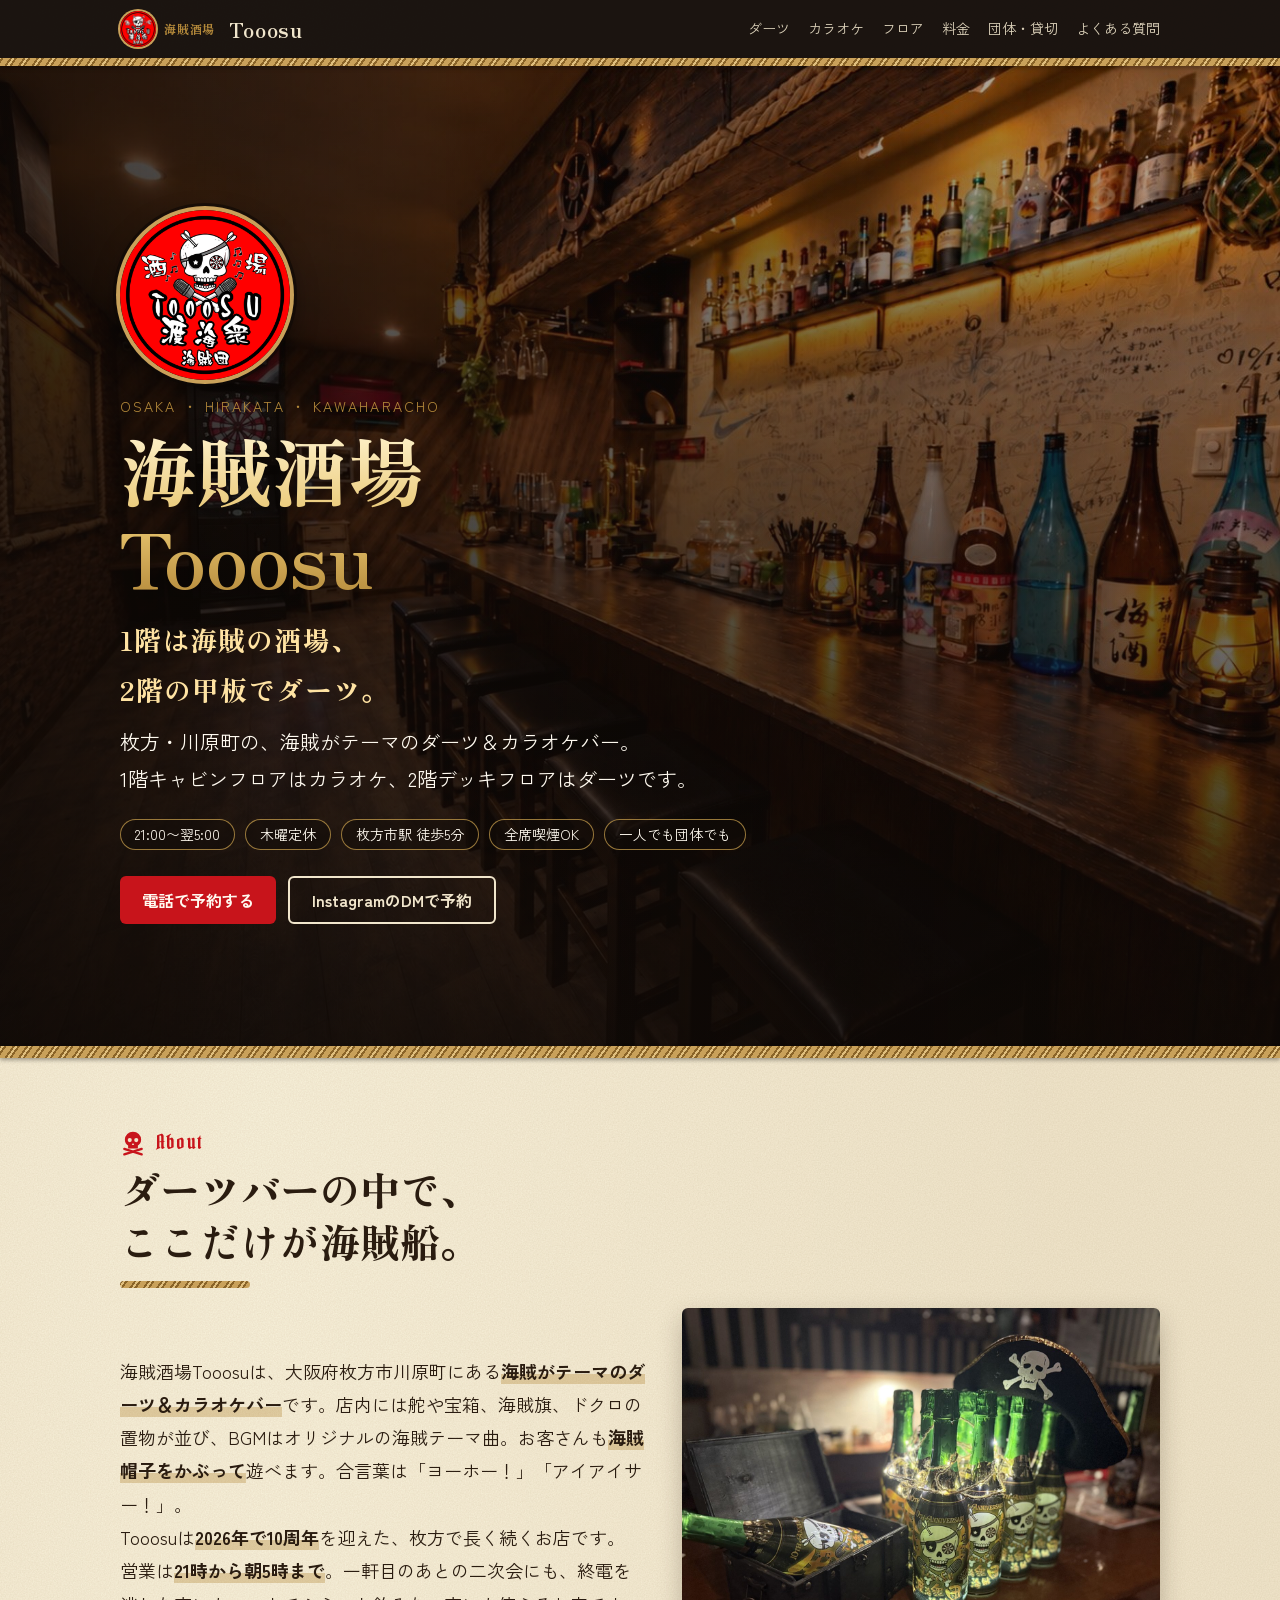
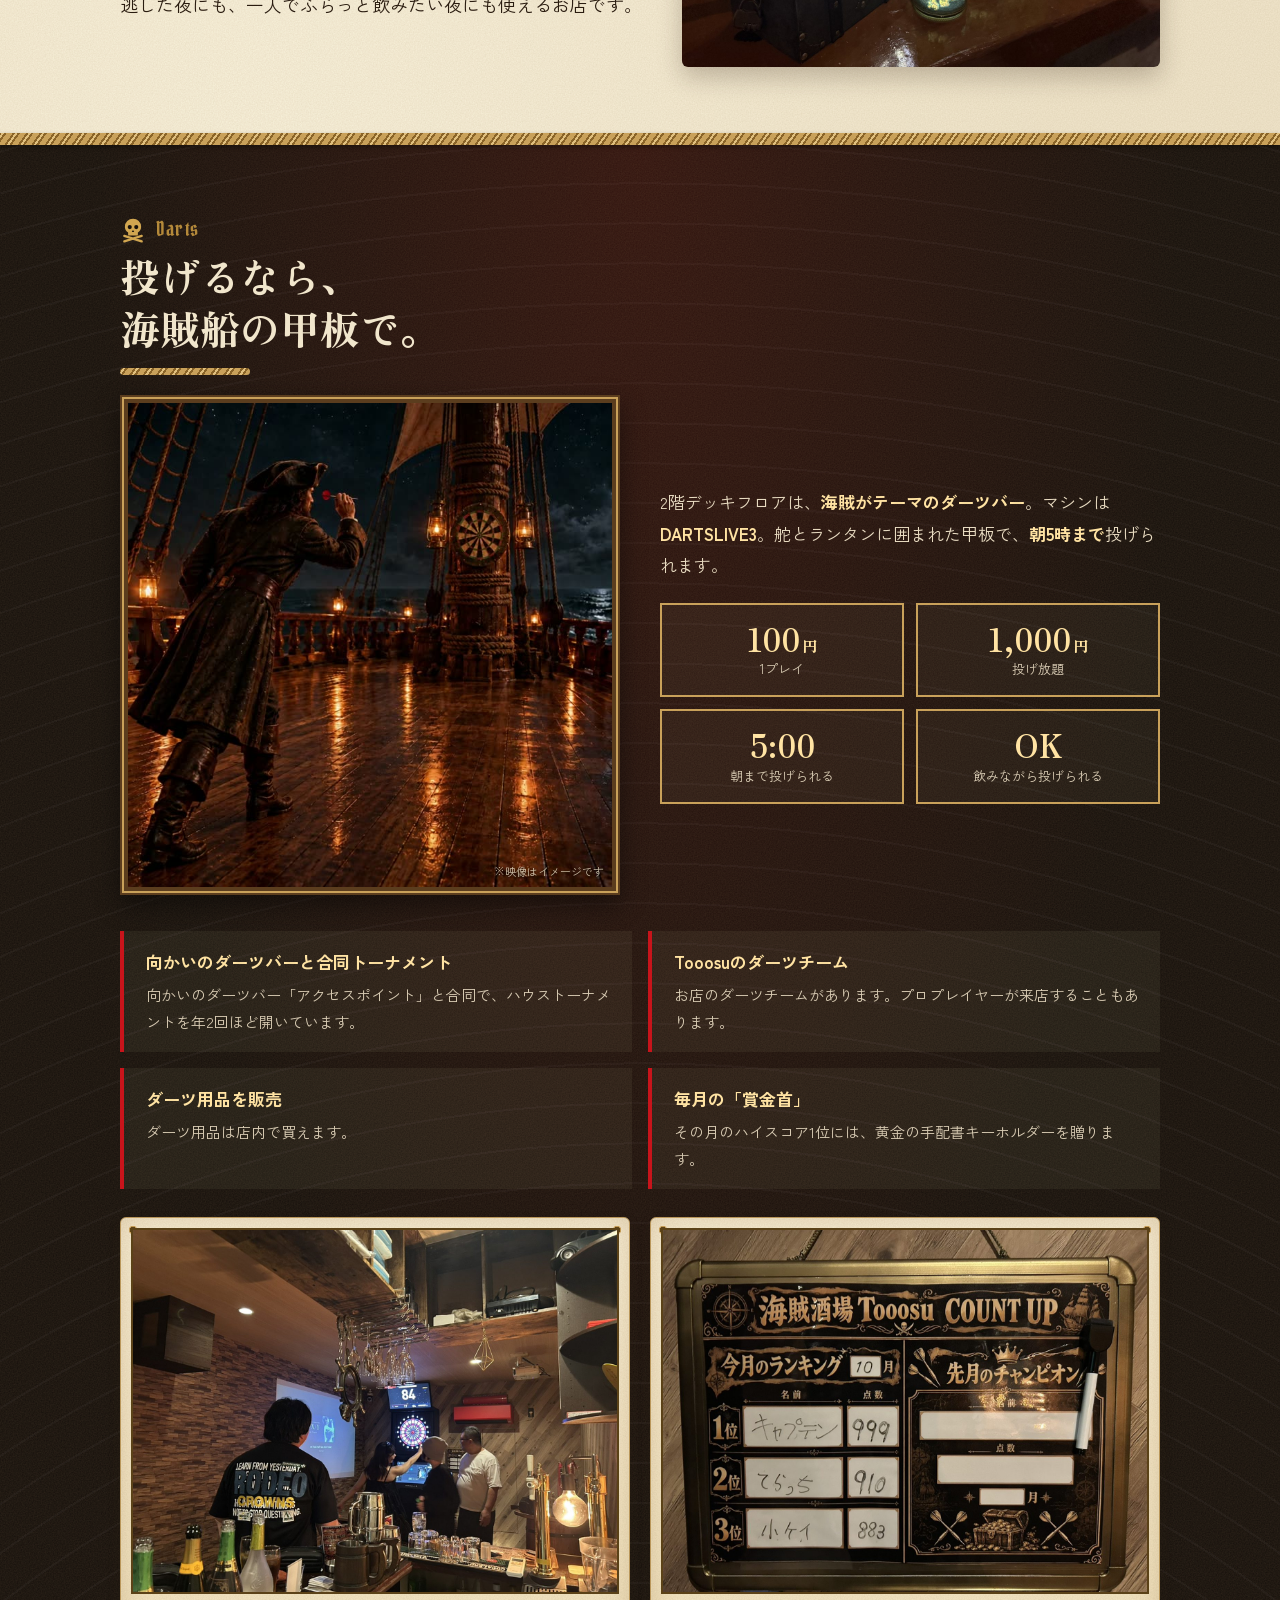
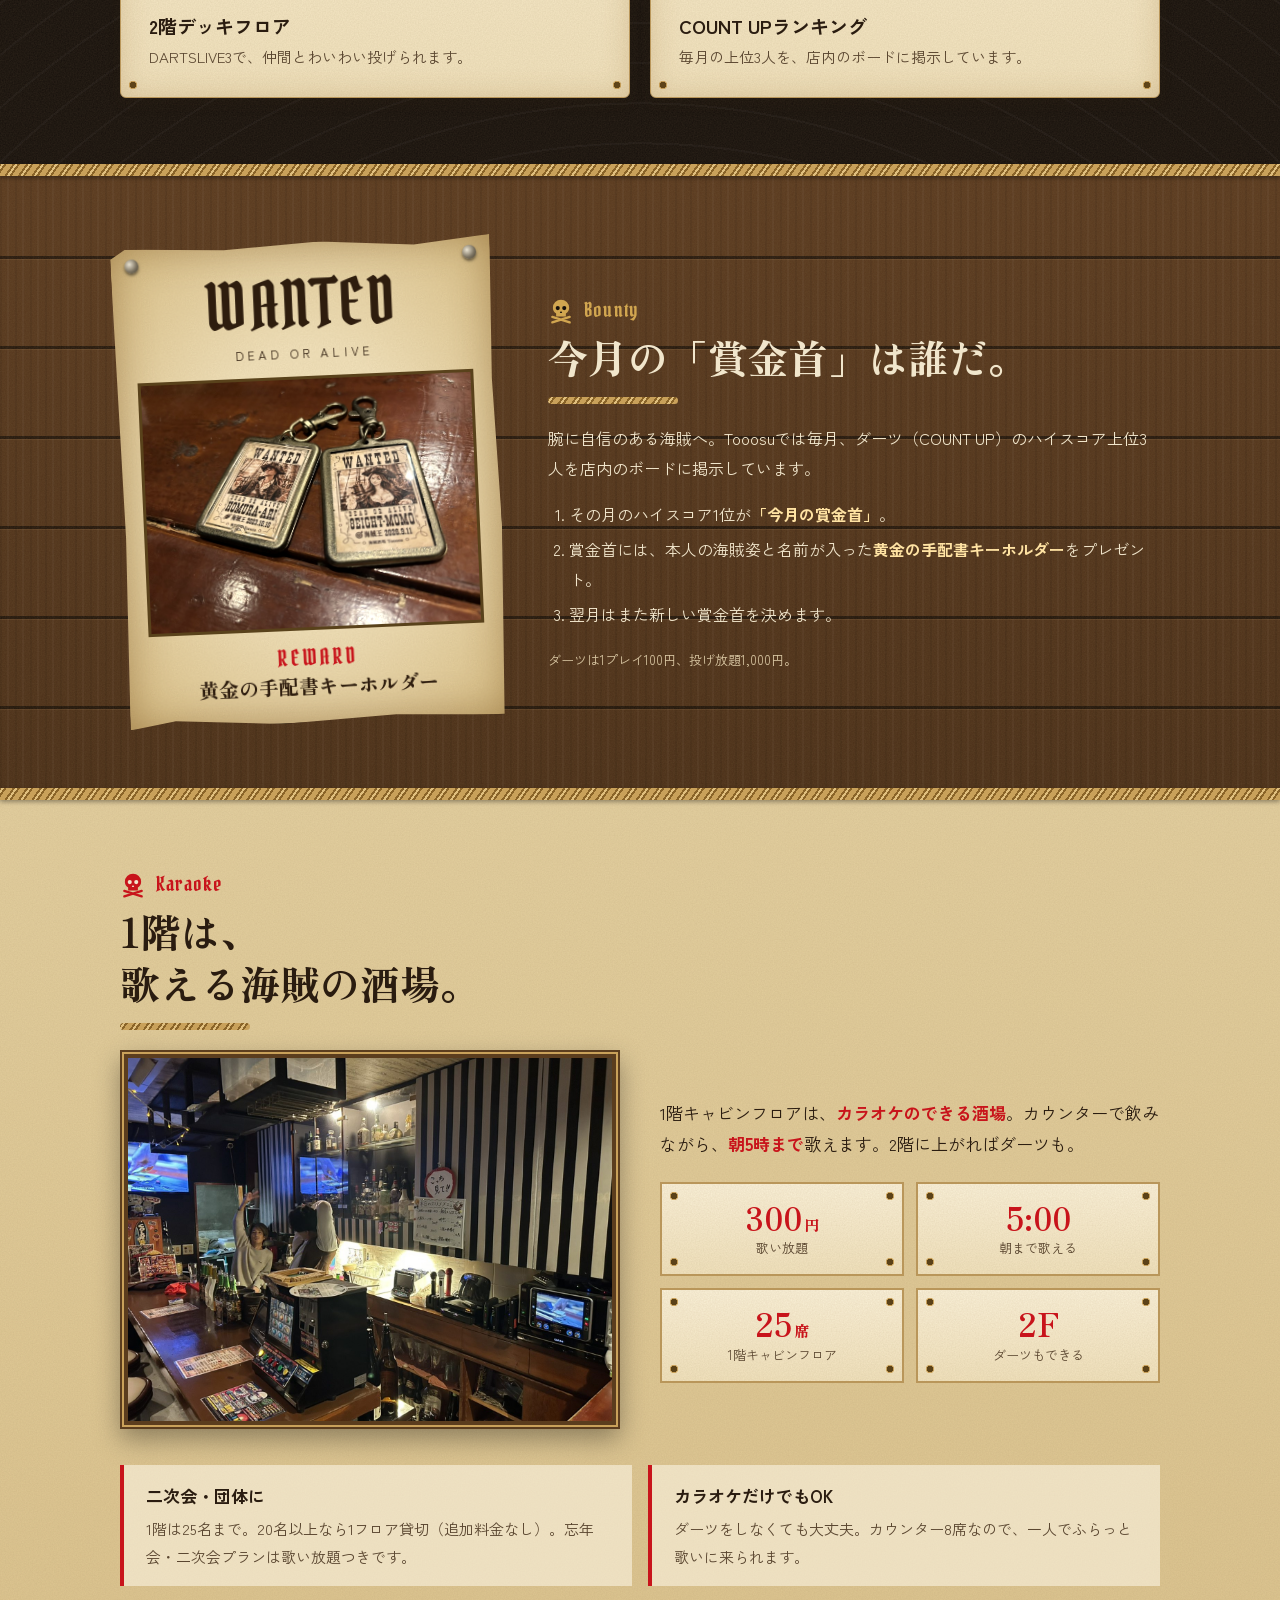
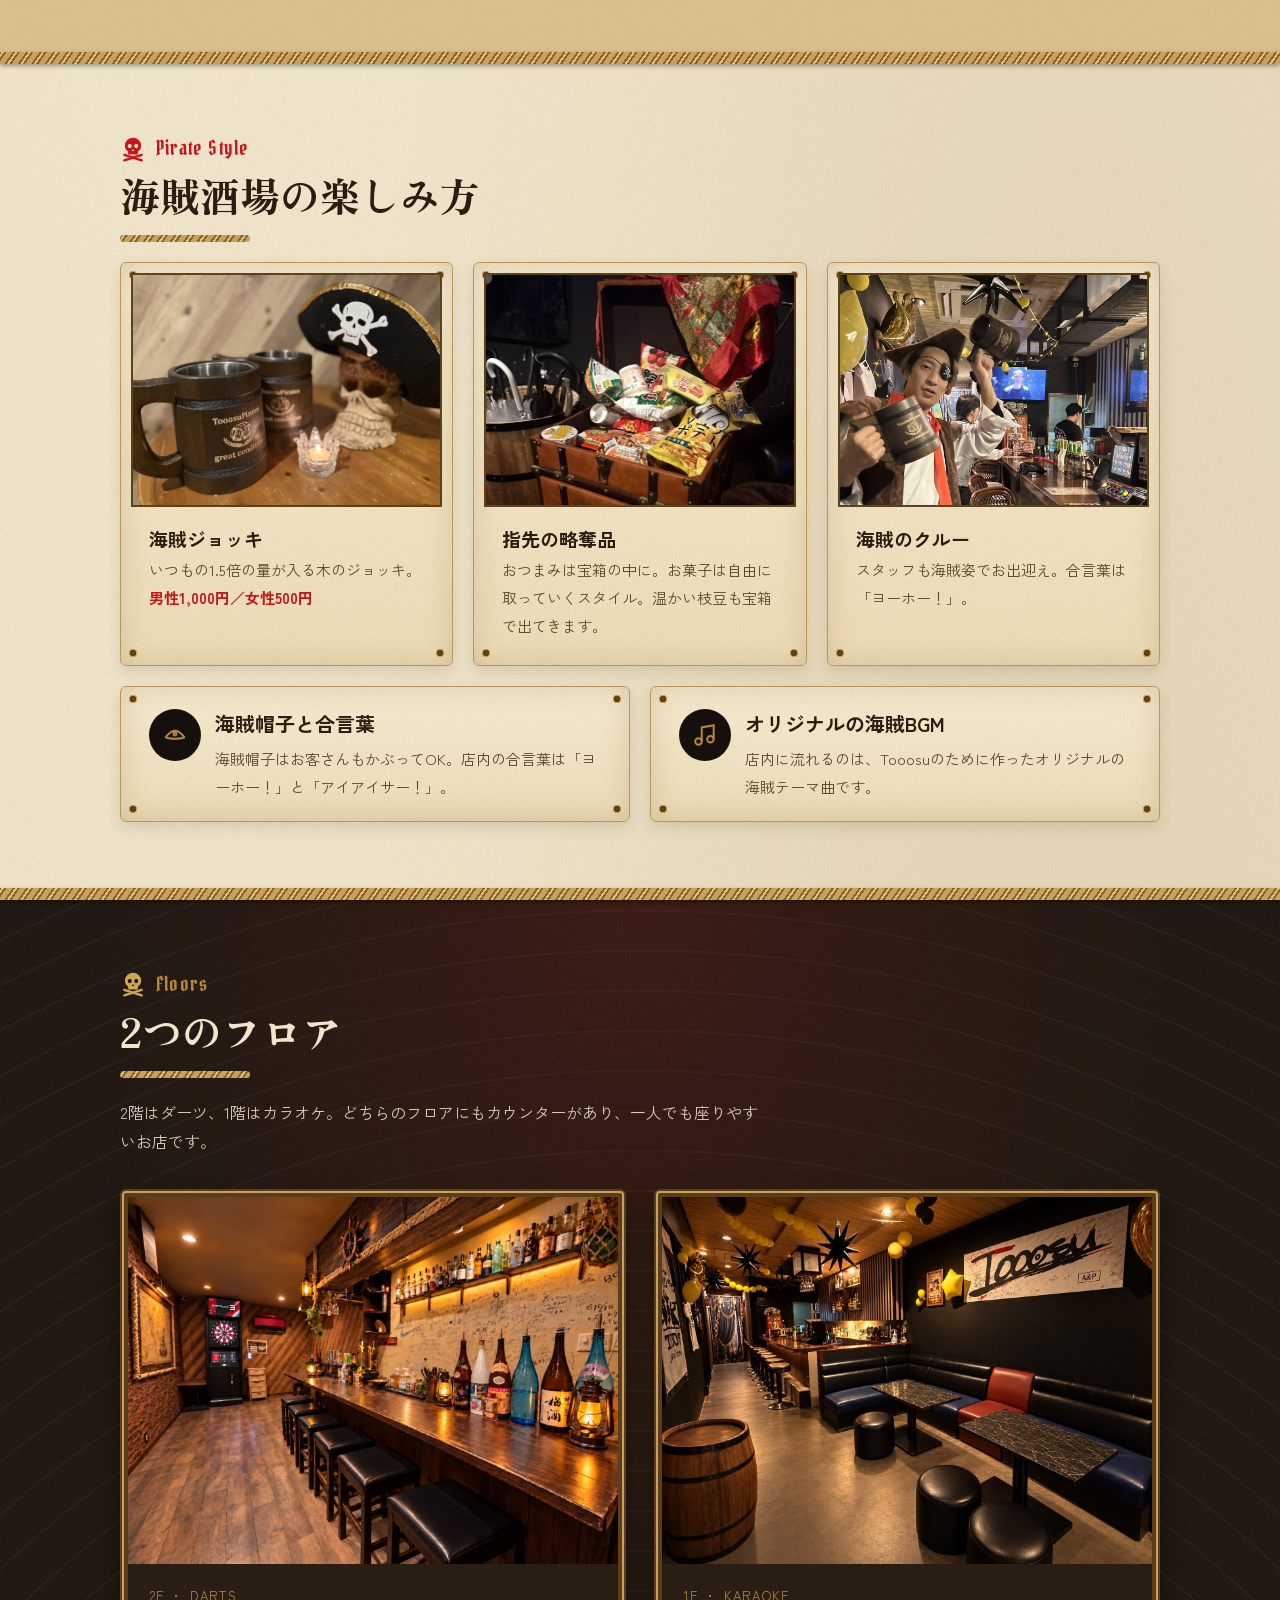
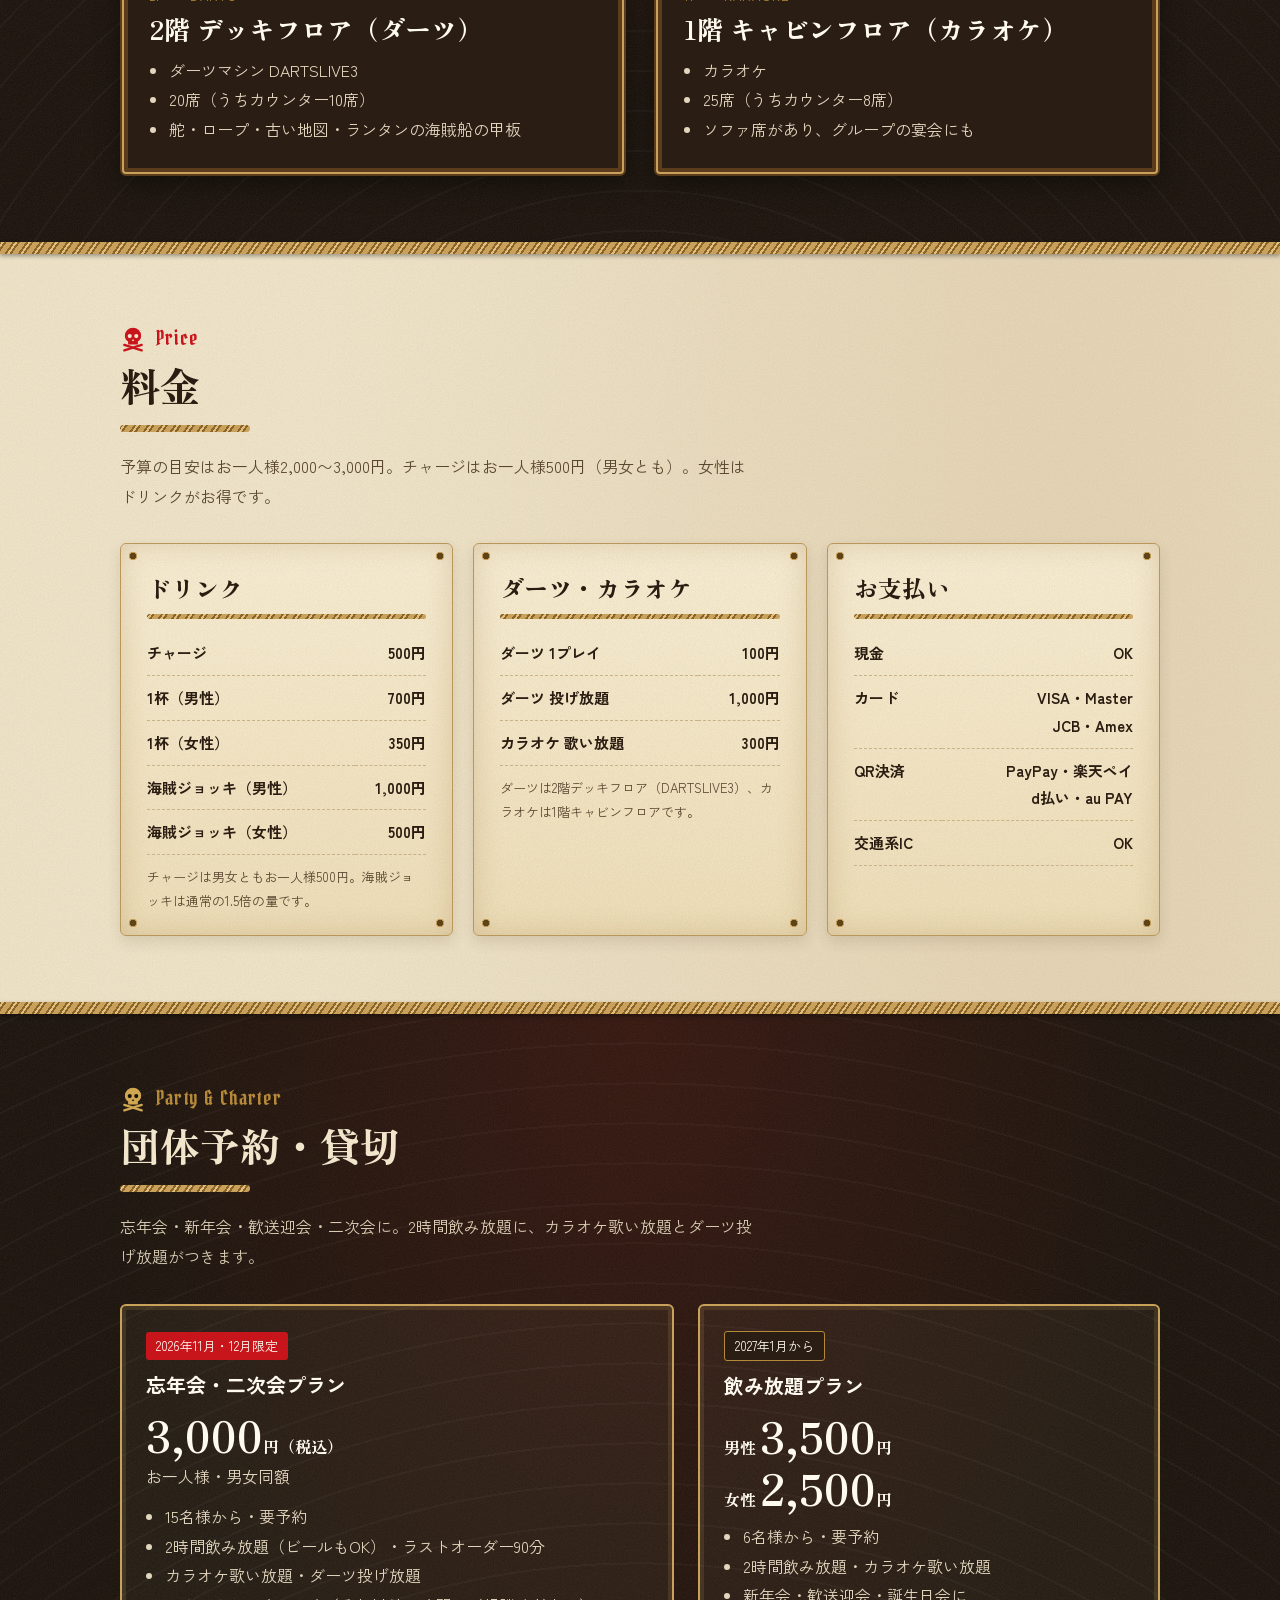
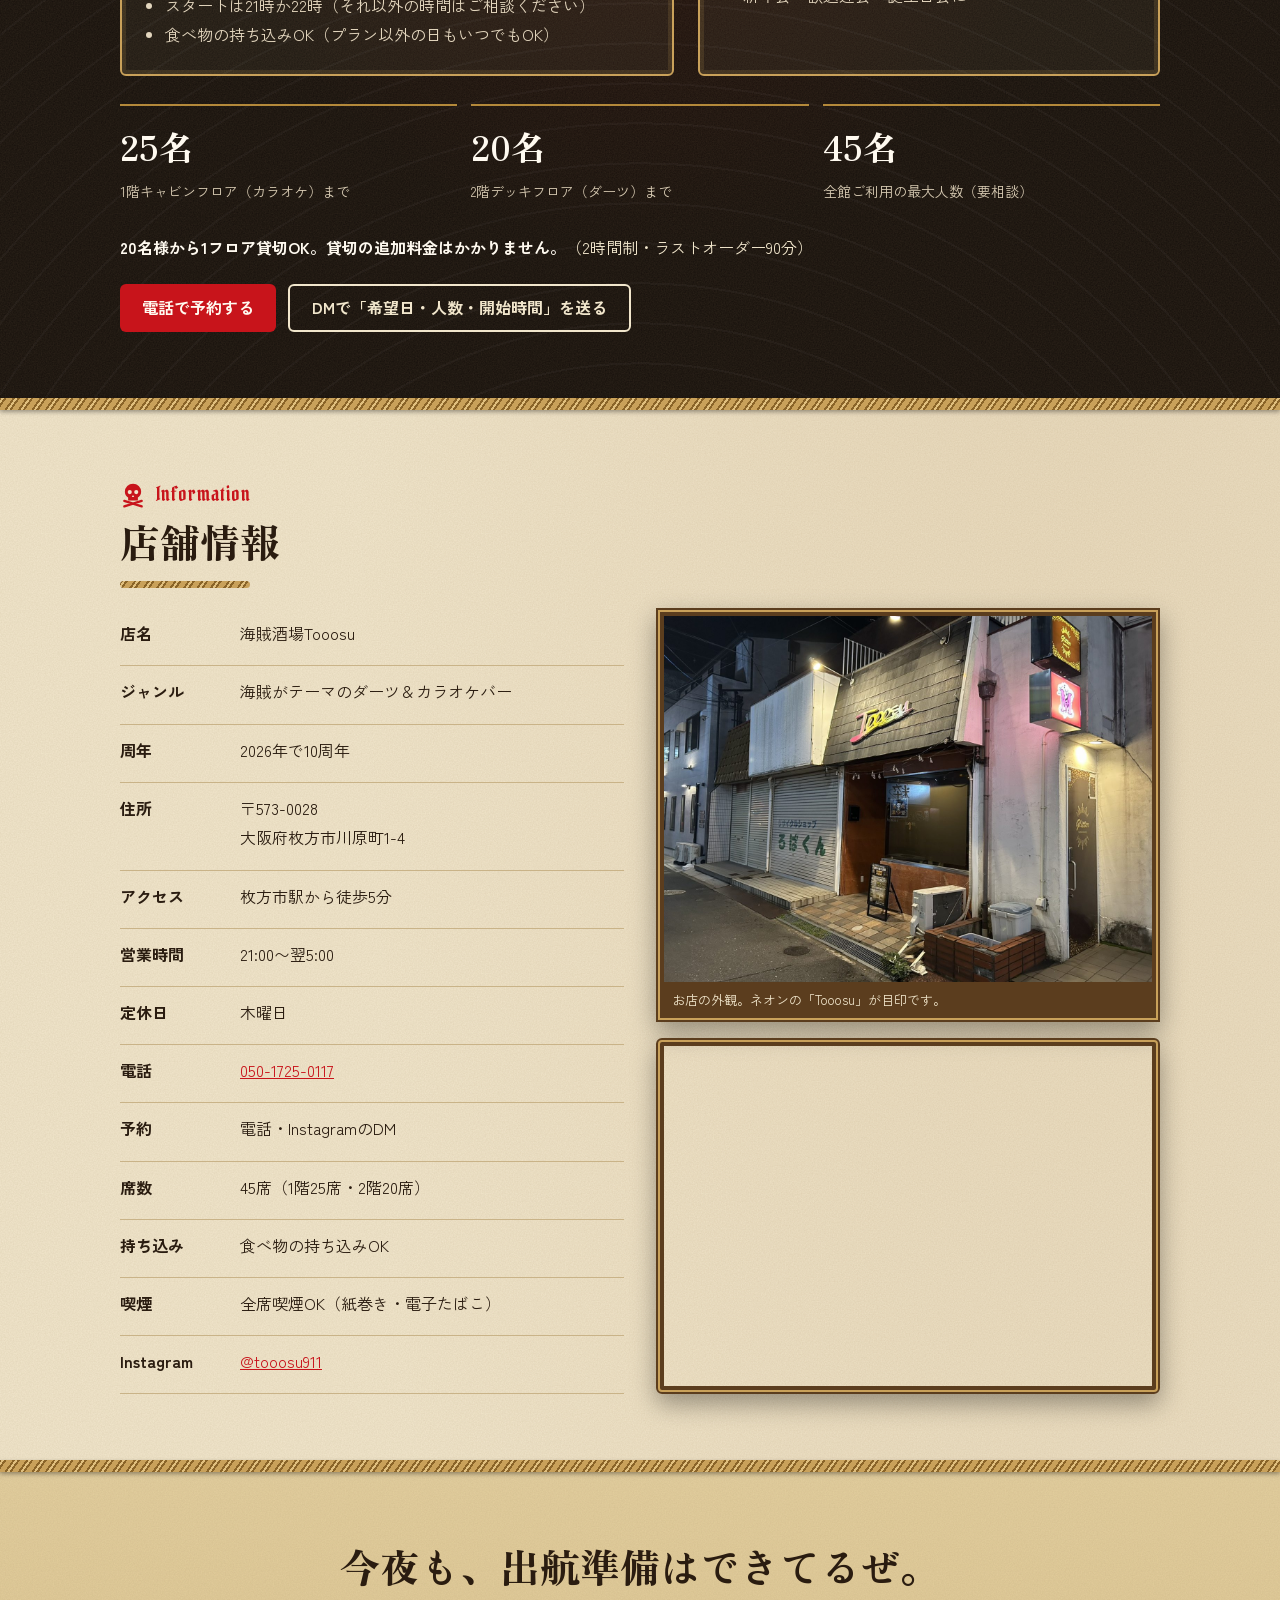
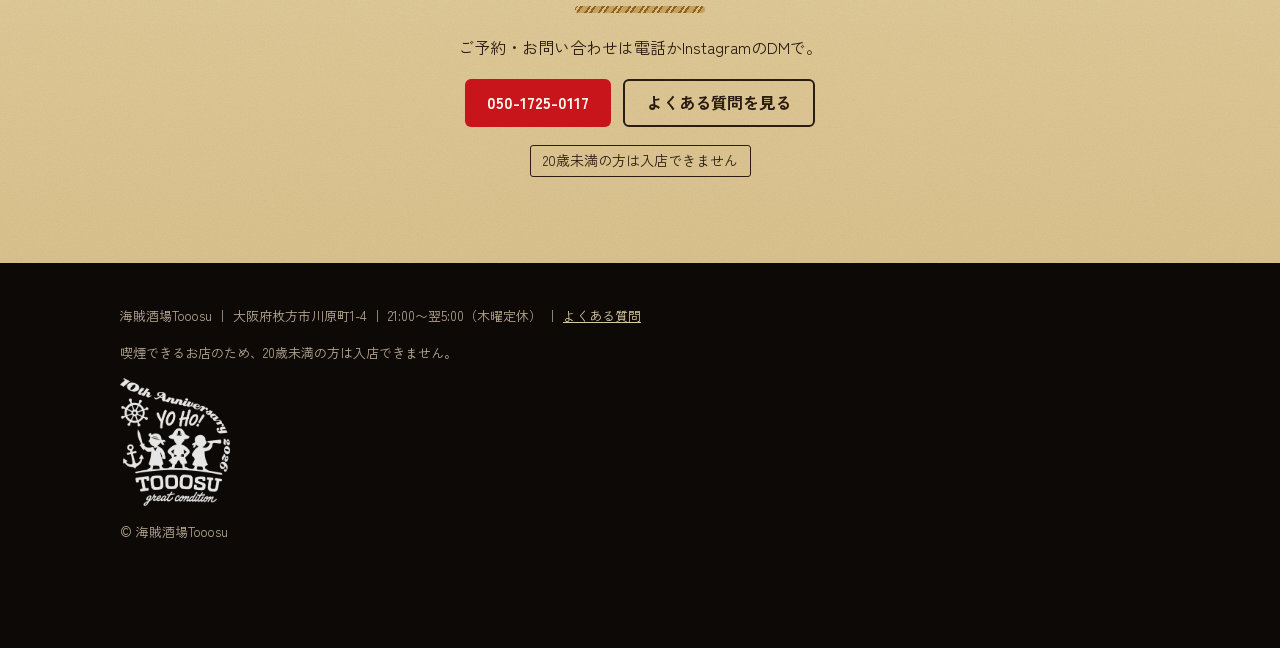
==== commit 5531bf85: "キャッチコピー・カラオケの欄・カラオケと「どちらも」のFAQを追加、ダーツ欄を「ダーツバー」で言い切り Co-Authored-By: Claude Opus 5.5 <noreply@anthrop" ====
--- a/index.html
+++ b/index.html
@@ -73,6 +73,7 @@
     <a class="logo" href="./"><img class="logo-mark" src="assets/img/logo.png" alt="" width="36" height="36"><small>海賊酒場</small>Tooosu</a>
     <nav class="nav">
       <a href="#darts" class="hide-sp">ダーツ</a>
+      <a href="#karaoke" class="hide-sp">カラオケ</a>
       <a href="#floors" class="hide-sp">フロア</a>
       <a href="#price" class="hide-sp">料金</a>
       <a href="#party">団体・貸切</a>
@@ -88,7 +89,7 @@
     <img class="hero-logo" src="assets/img/logo.png" alt="海賊酒場Tooosu（渡海衆海賊団）のロゴ。ダーツの的の目をしたドクロと、交差したマイク" width="600" height="600">
     <p class="area">OSAKA ・ HIRAKATA ・ KAWAHARACHO</p>
     <h1>海賊酒場<br>Tooosu</h1>
-    <p class="lead">枚方・川原町の、海賊がテーマのダーツ＆カラオケバー。<br>2階デッキフロアで投げて、1階キャビンフロアで歌う。</p>
+    <p class="lead"><span class="catch">1階は海賊の酒場、<br>2階の甲板でダーツ。</span>枚方・川原町の、海賊がテーマのダーツ＆カラオケバー。<br>1階キャビンフロアはカラオケ、2階デッキフロアはダーツです。</p>
     <ul class="facts">
       <li>21:00〜翌5:00</li>
       <li>木曜定休</li>
@@ -128,7 +129,7 @@
         <figcaption class="darts-note">※映像はイメージです</figcaption>
       </figure>
       <div>
-        <p class="darts-lead">2階デッキフロアのダーツマシンは<strong>DARTSLIVE3</strong>。舵とランタンに囲まれた甲板で、<strong>朝5時まで</strong>投げられます。</p>
+        <p class="darts-lead">2階デッキフロアは、<strong>海賊がテーマのダーツバー</strong>。マシンは<strong>DARTSLIVE3</strong>。舵とランタンに囲まれた甲板で、<strong>朝5時まで</strong>投げられます。</p>
         <ul class="darts-stats">
           <li><b>100<small>円</small></b>1プレイ</li>
           <li><b>1,000<small>円</small></b>投げ放題</li>
@@ -187,6 +188,37 @@
         <li>翌月はまた新しい賞金首を決めます。</li>
       </ol>
       <p class="note">ダーツは1プレイ100円、投げ放題1,000円。</p>
+    </div>
+  </div>
+</section>
+
+<section id="karaoke" class="paper2">
+  <div class="wrap">
+    <p class="sec-label">Karaoke</p>
+    <h2>1階は、<br>歌える海賊の酒場。</h2>
+    <div class="darts-grid">
+      <figure class="karaoke-media">
+        <img src="assets/img/karaoke-counter.jpg" alt="1階キャビンフロアのカウンター。カラオケの機械とマイク、モニター、ボトルが並ぶ" loading="lazy" width="1400" height="1050">
+      </figure>
+      <div>
+        <p class="karaoke-lead">1階キャビンフロアは、<strong>カラオケのできる酒場</strong>。カウンターで飲みながら、<strong>朝5時まで</strong>歌えます。2階に上がればダーツも。</p>
+        <ul class="darts-stats karaoke-stats">
+          <li><b>300<small>円</small></b>歌い放題</li>
+          <li><b>5:00</b>朝まで歌える</li>
+          <li><b>25<small>席</small></b>1階キャビンフロア</li>
+          <li><b>2F</b>ダーツもできる</li>
+        </ul>
+      </div>
+    </div>
+    <div class="darts-points karaoke-points">
+      <div class="dp">
+        <h3>二次会・団体に</h3>
+        <p>1階は25名まで。20名以上なら1フロア貸切（追加料金なし）。忘年会・二次会プランは歌い放題つきです。</p>
+      </div>
+      <div class="dp">
+        <h3>カラオケだけでもOK</h3>
+        <p>ダーツをしなくても大丈夫。カウンター8席なので、一人でふらっと歌いに来られます。</p>
+      </div>
     </div>
   </div>
 </section>
--- a/assets/pirate.css
+++ b/assets/pirate.css
@@ -161,3 +161,17 @@
 .exterior { margin: 0; border: 8px solid #5b3d1e; outline: 2px solid #c9a15a; outline-offset: -4px; box-shadow: 0 10px 24px rgba(0,0,0,.35); background: #5b3d1e; }
 .exterior img { display: block; width: 100%; }
 .exterior figcaption { padding: 6px 8px 2px; font-size: 13px; color: #f1e6cc; }
+
+/* キャッチコピー */
+.hero .lead .catch { display: block; font-family: "Zen Antique", serif; font-size: 1.35em; color: #ffe3a3; margin-bottom: 8px; letter-spacing: .04em; }
+
+/* カラオケ（羊皮紙の上） */
+.karaoke-media { margin: 0; border: 8px solid #5b3d1e; outline: 2px solid #c9a15a; outline-offset: -4px; box-shadow: 0 10px 24px rgba(0,0,0,.35); }
+.karaoke-media img { display: block; width: 100%; height: auto; }
+.karaoke-lead { font-size: 17px; margin: 0 0 22px; }
+.karaoke-lead strong { color: var(--red); }
+.karaoke-stats li { color: var(--ink-soft); border-color: #b9965a; background: var(--rivets), var(--noise), linear-gradient(180deg, #fbf1d8, #f1e2bd); }
+.karaoke-stats b { color: var(--red); }
+.karaoke-points .dp { background: rgba(255,250,235,.55); }
+.karaoke-points .dp h3 { color: var(--ink); }
+.karaoke-points .dp p { color: var(--ink-soft); }
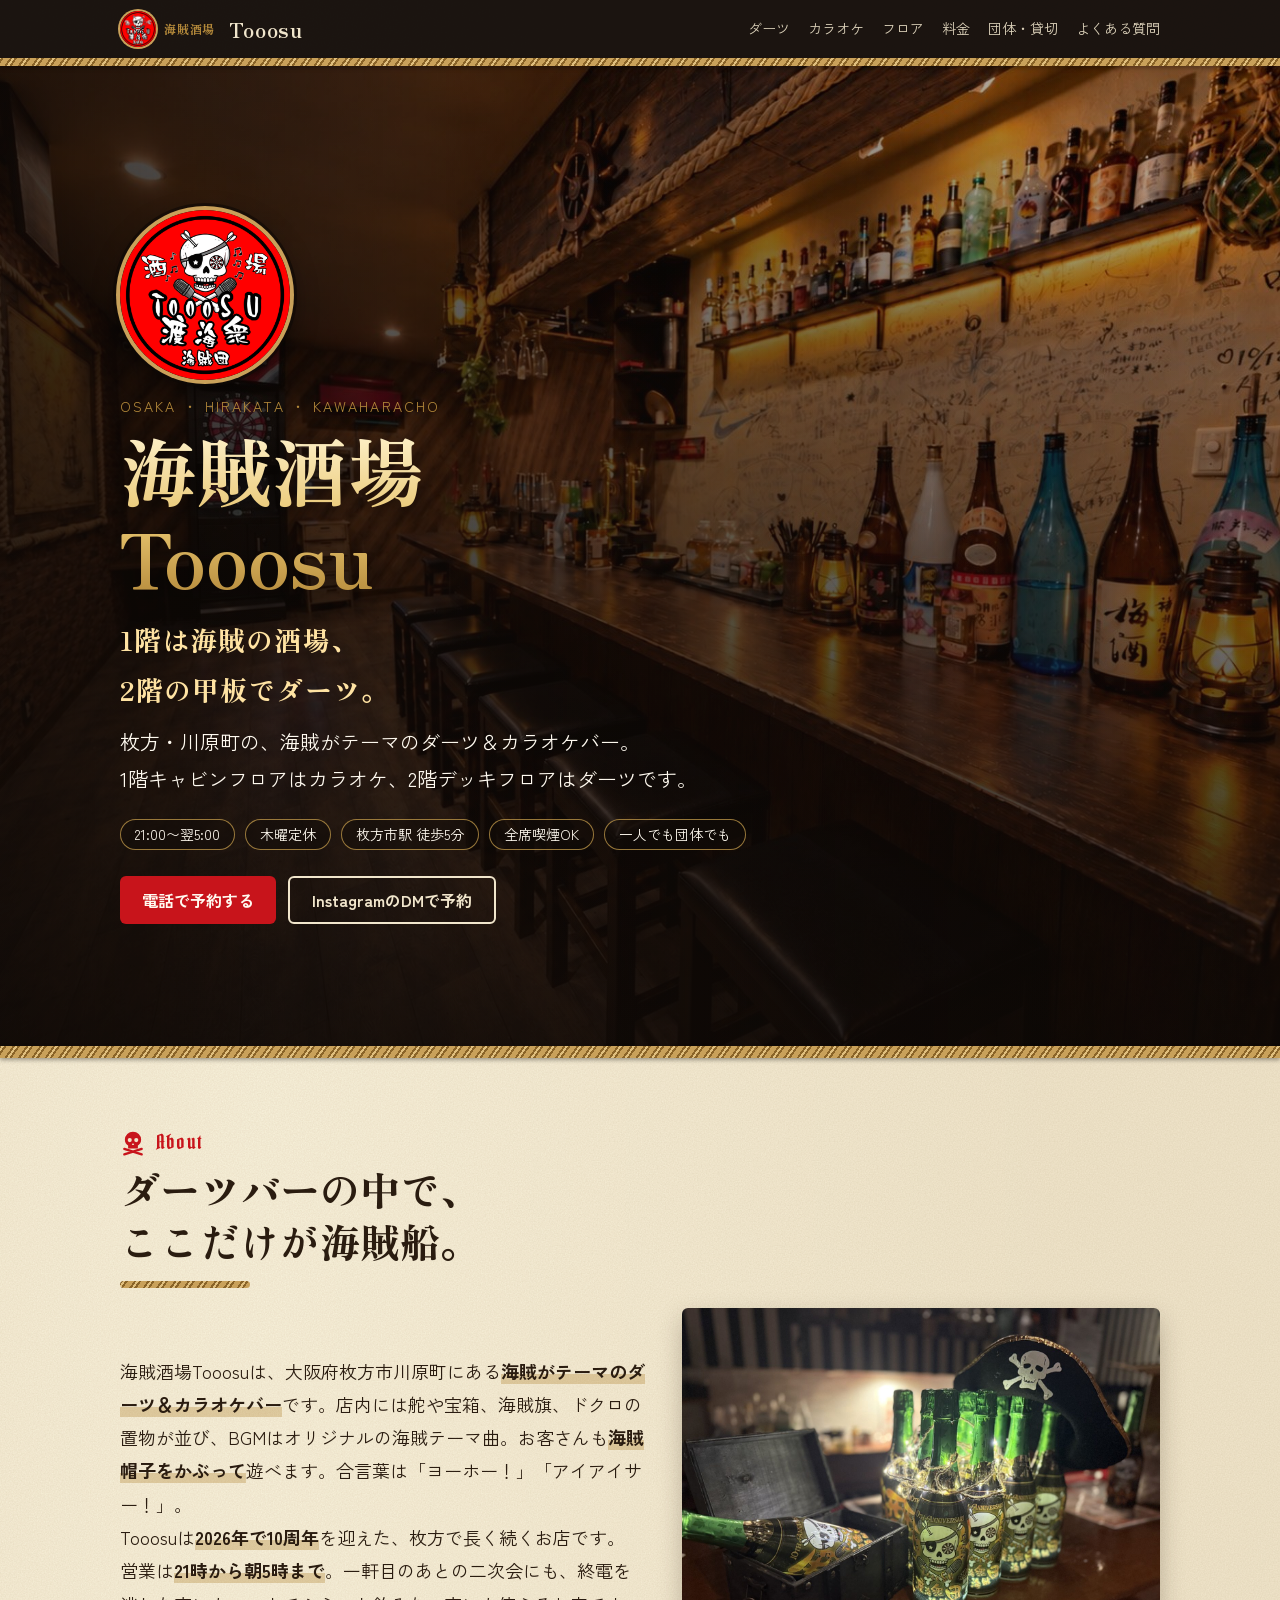
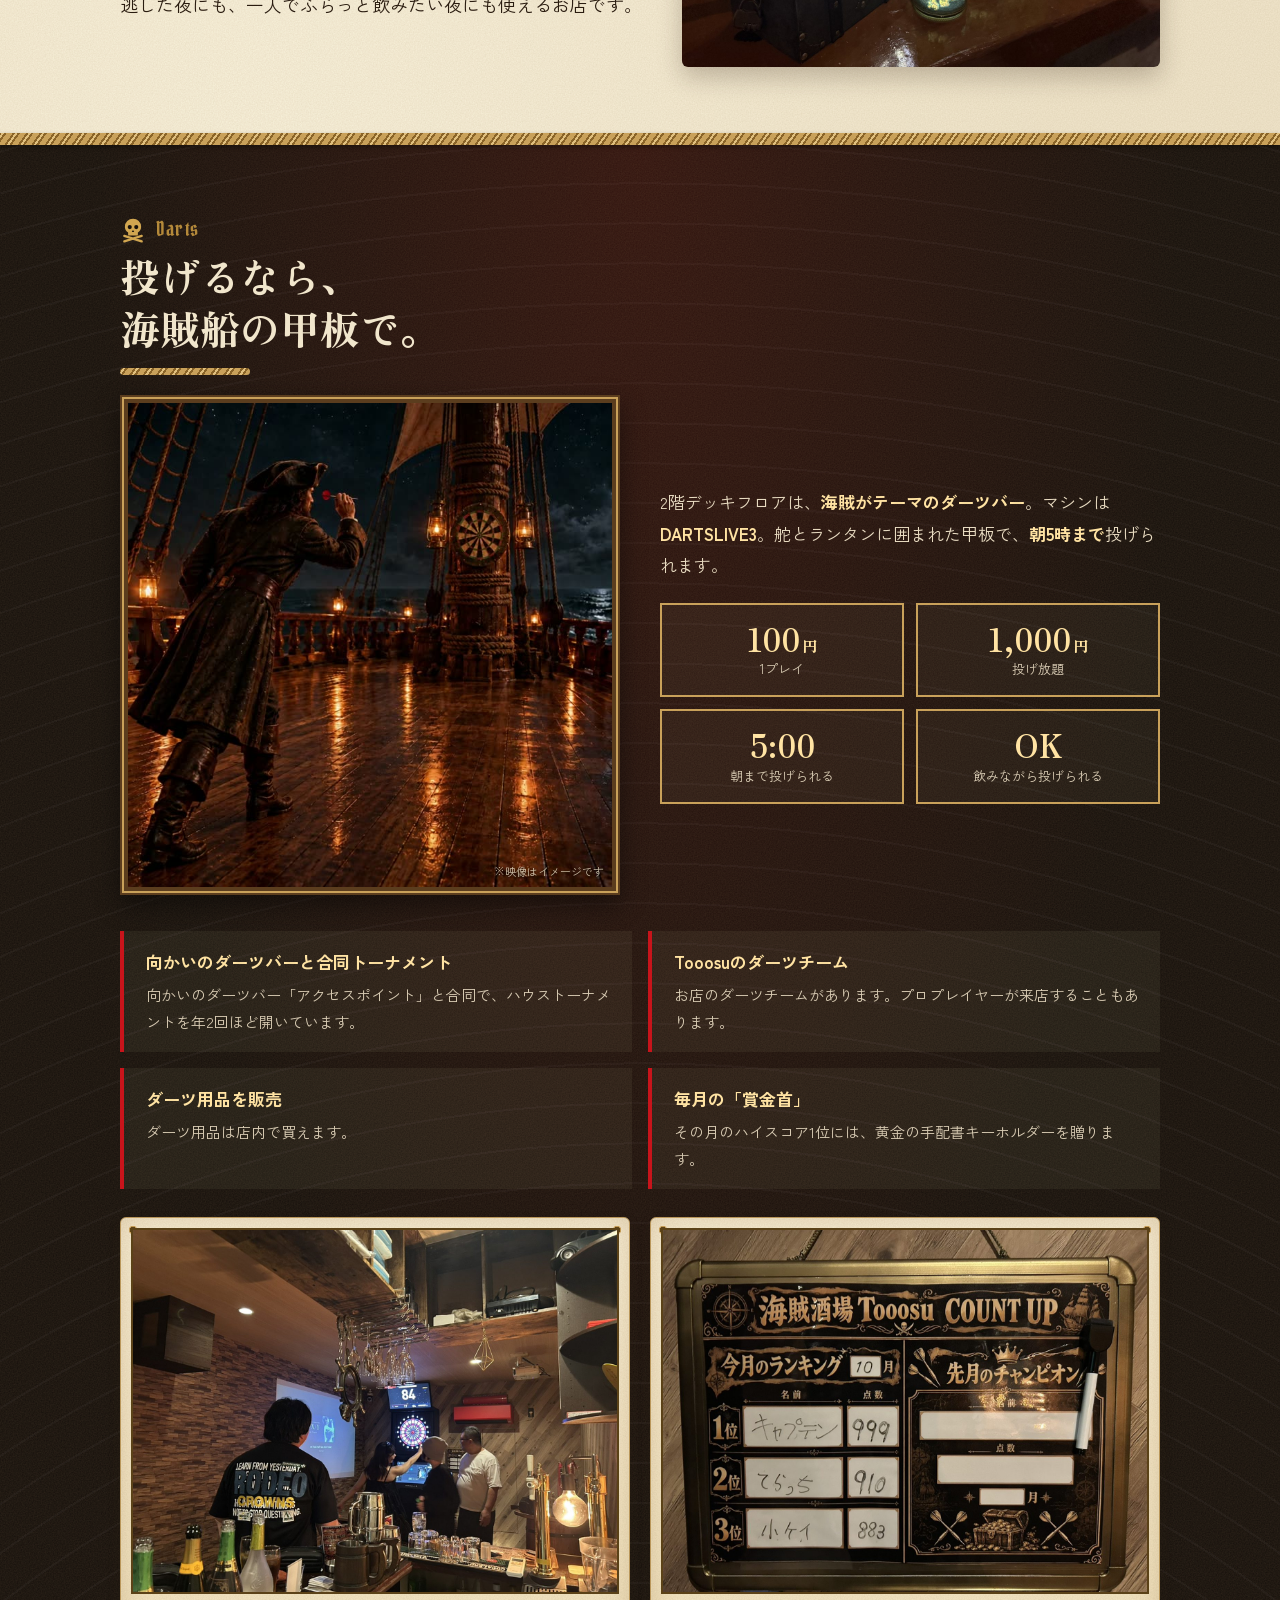
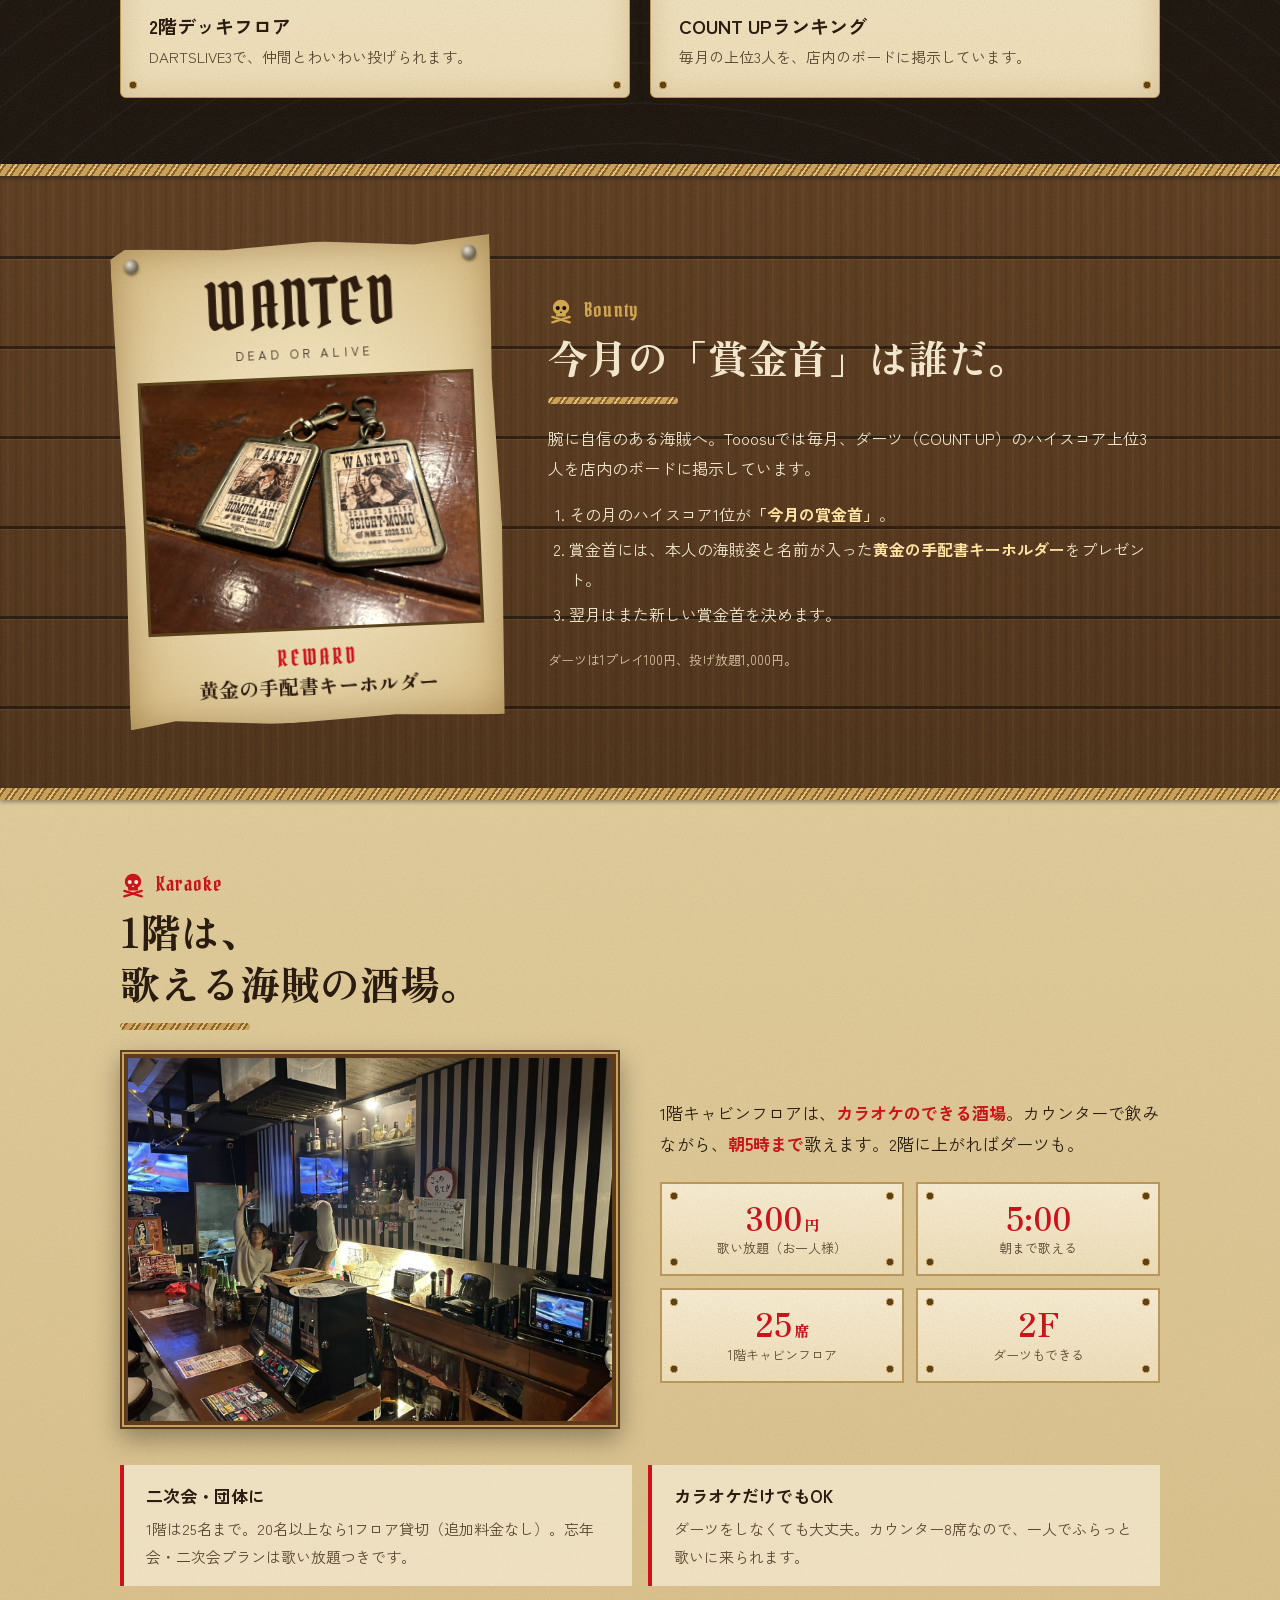
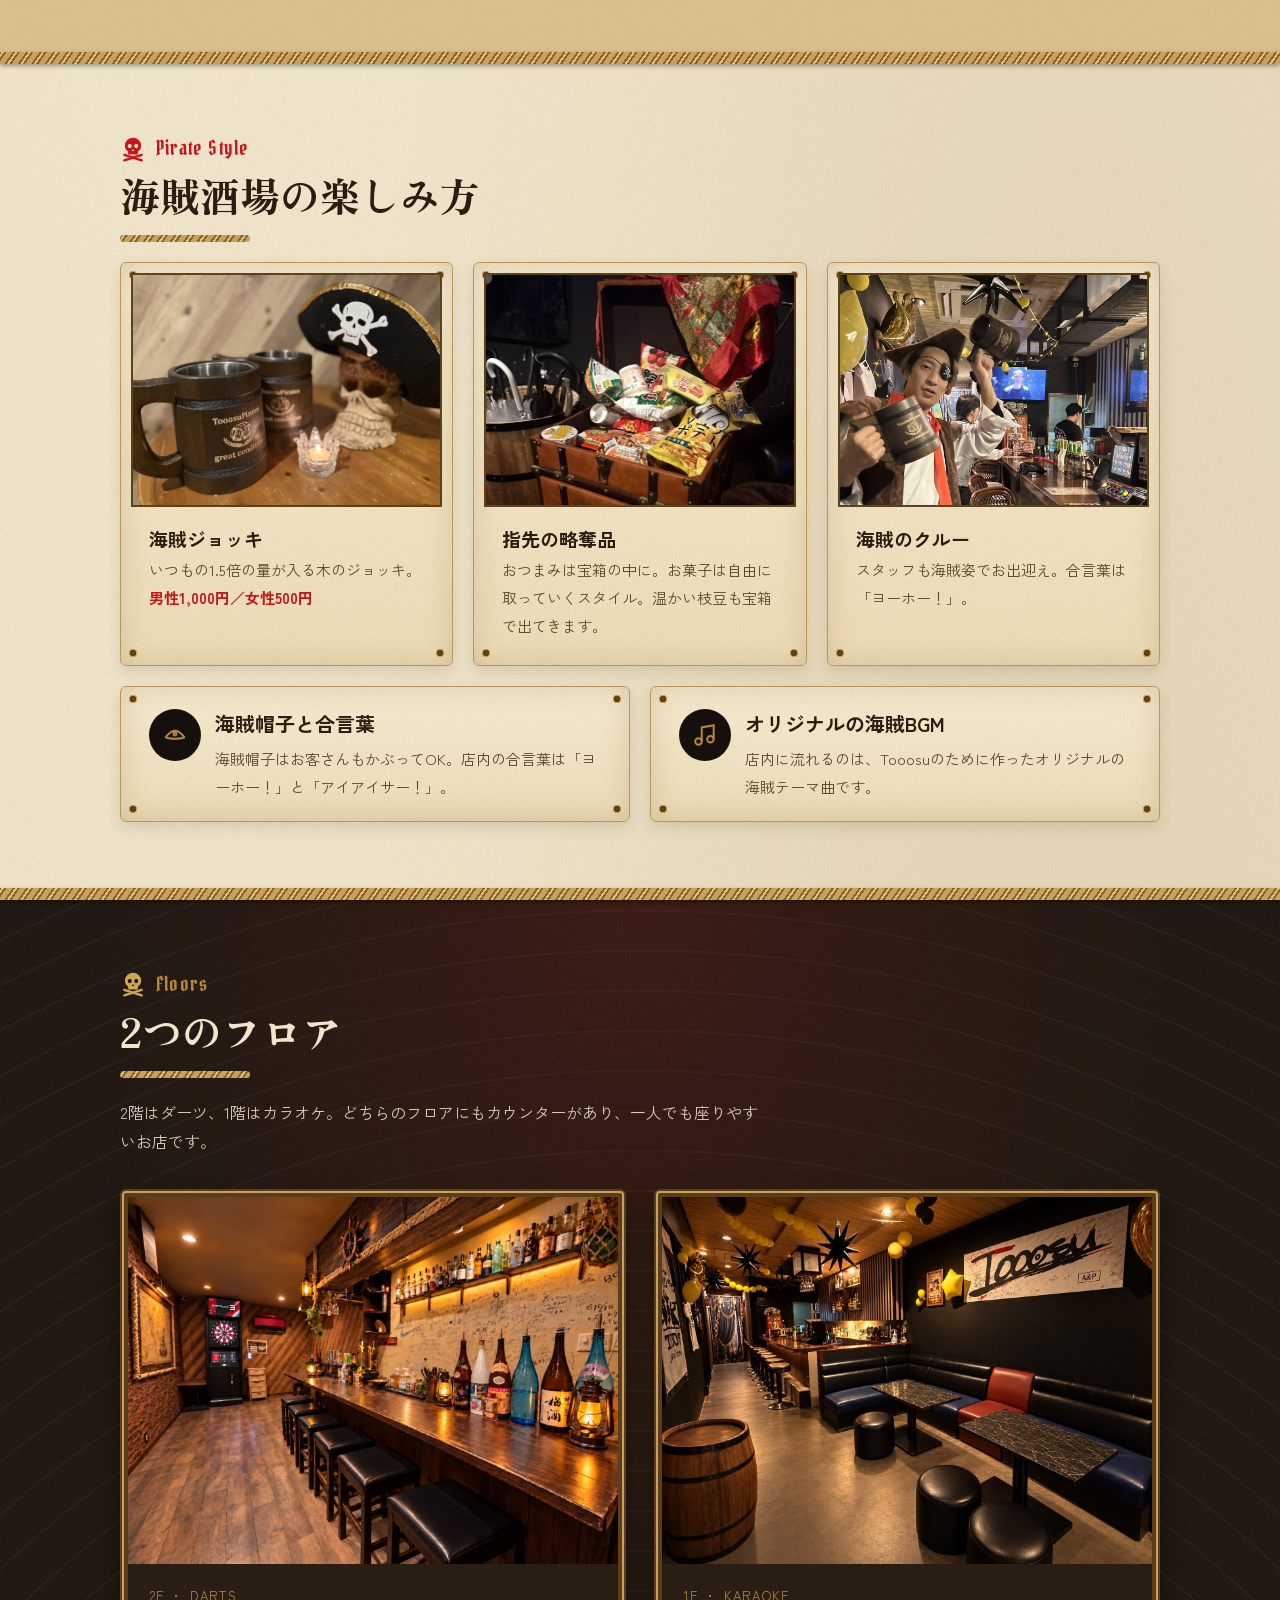
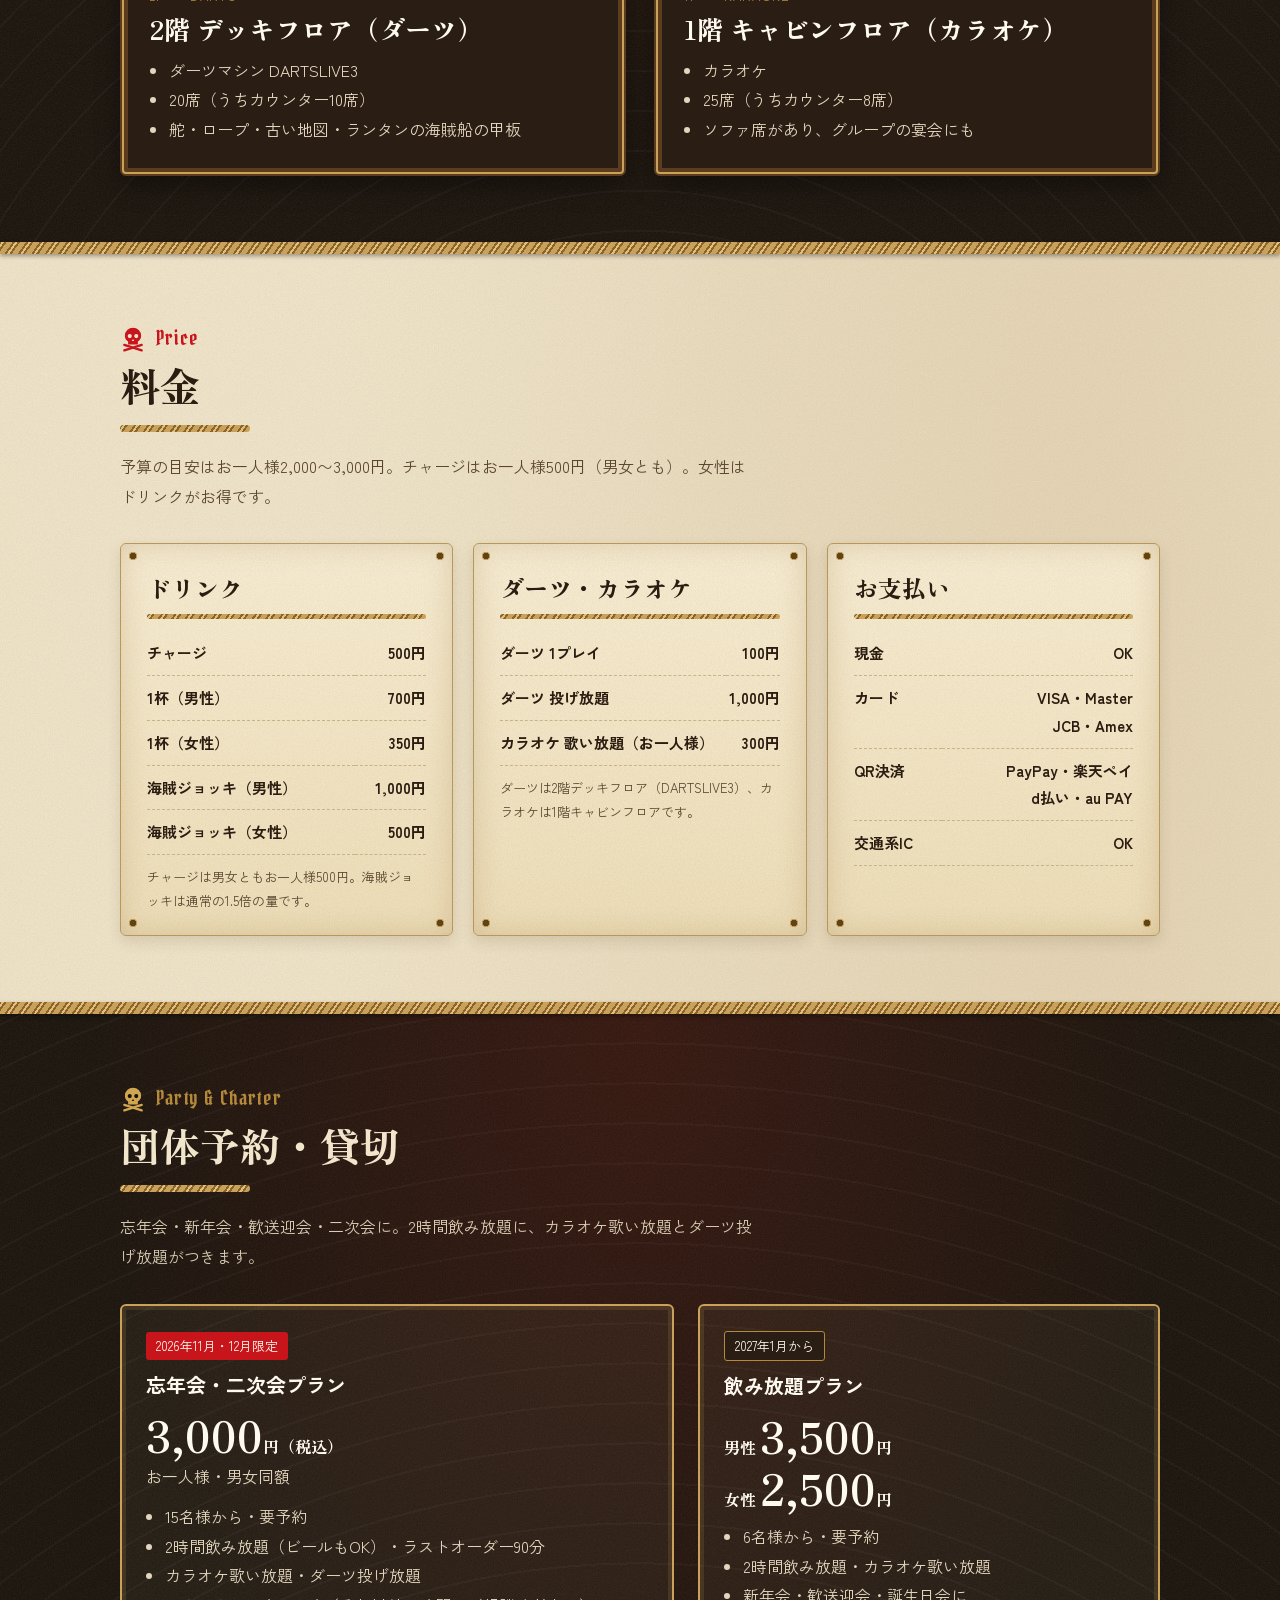
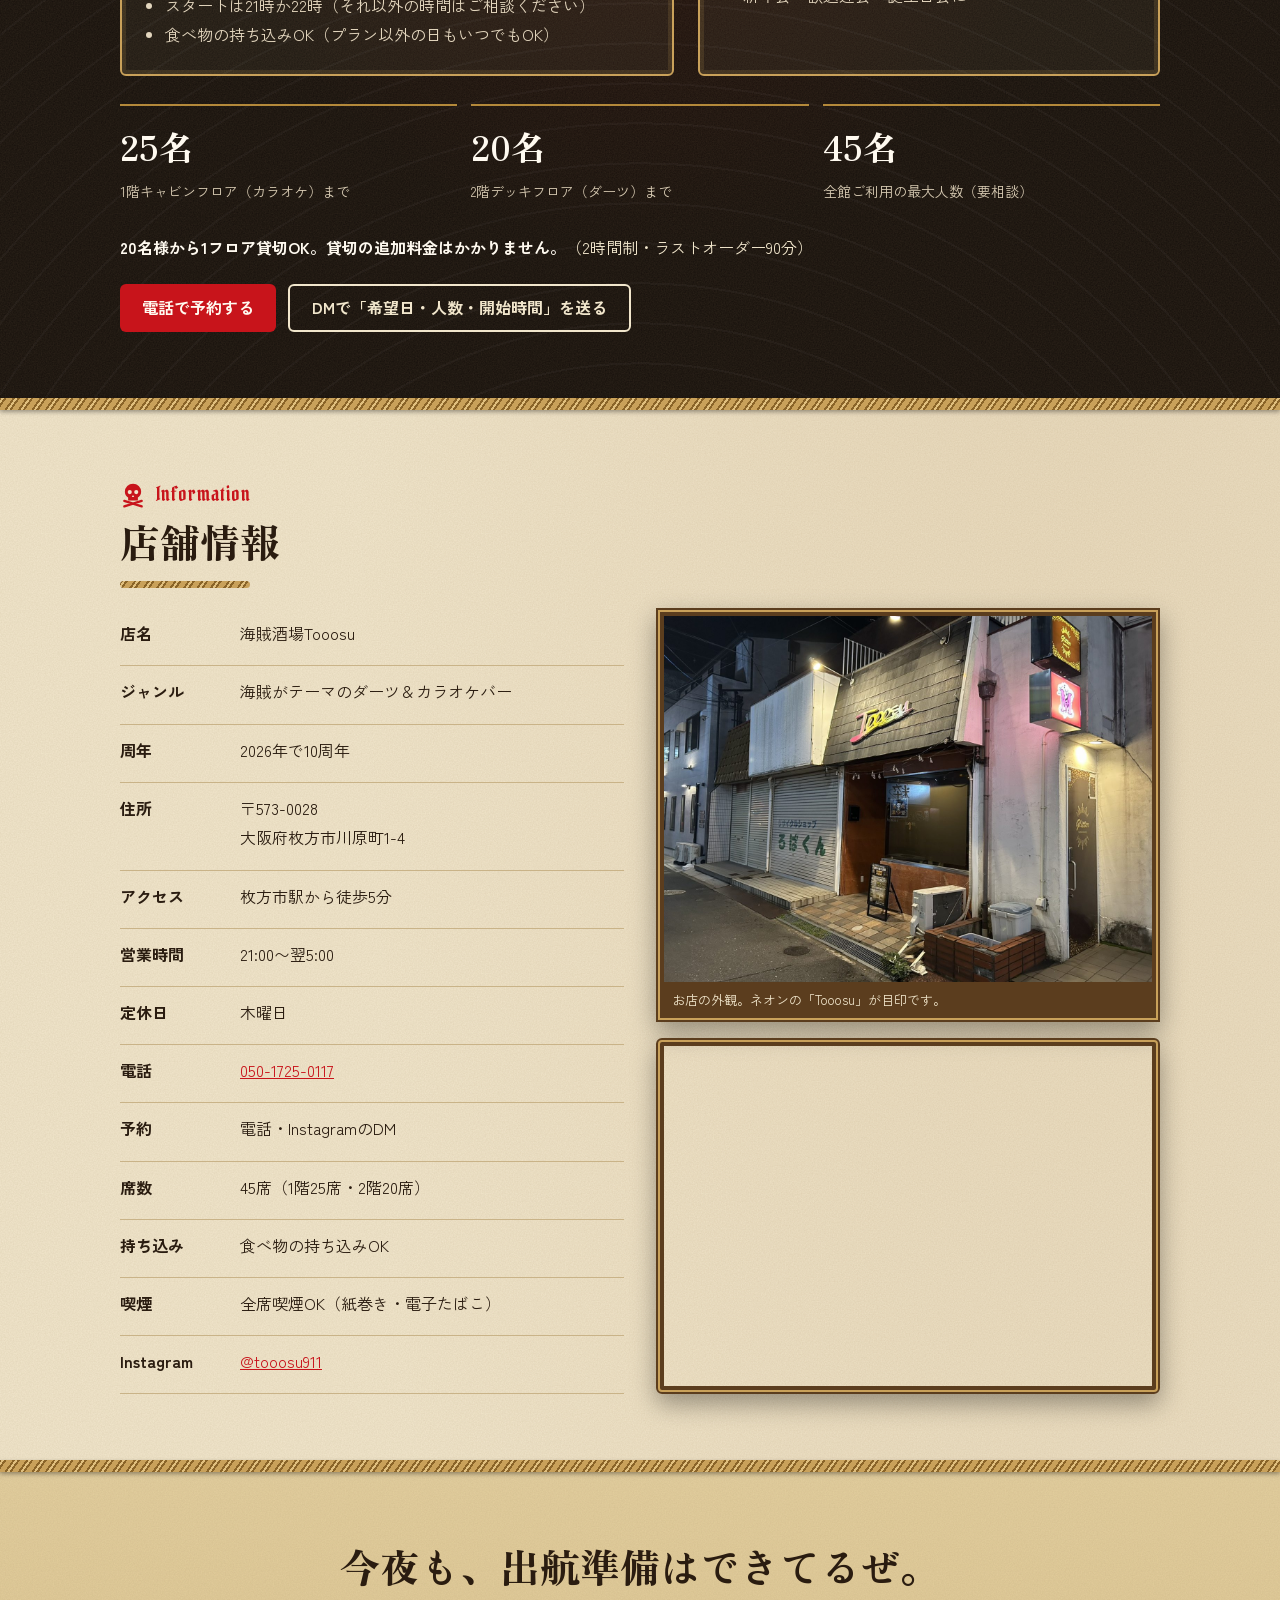
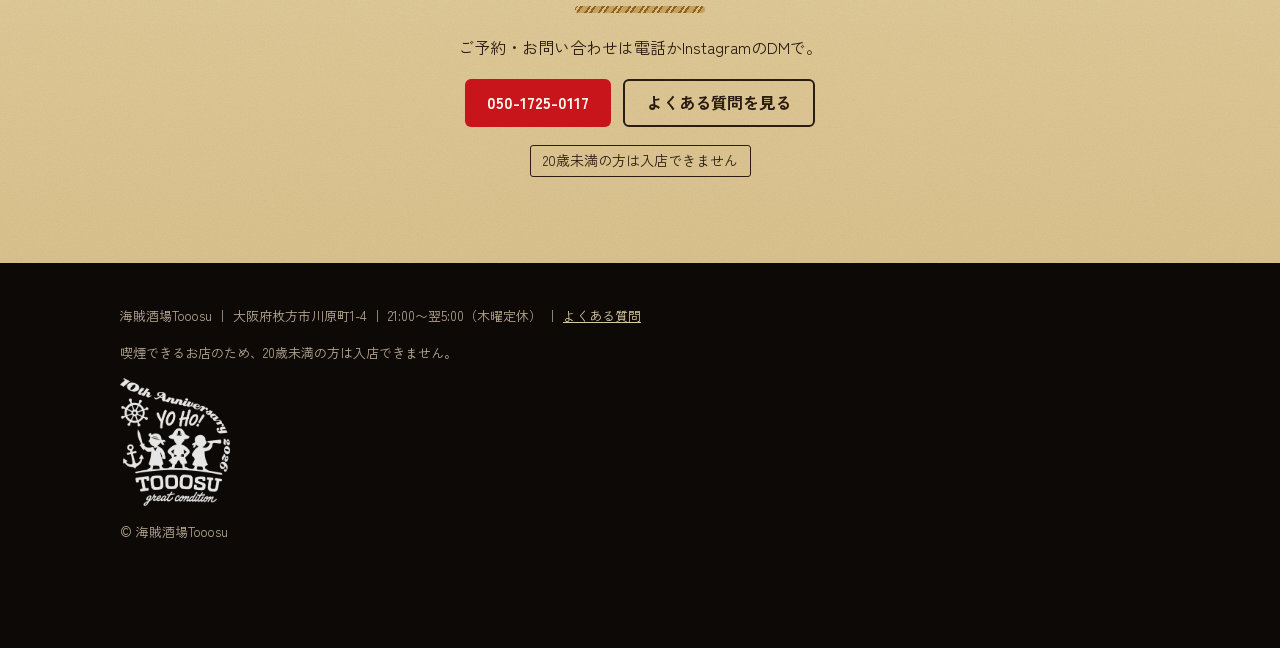
==== commit c06b8579: "カラオケ歌い放題300円を「お一人様」と明記 Co-Authored-By: Claude Opus 5.5 <noreply@anthropic.com>" ====
--- a/index.html
+++ b/index.html
@@ -29,7 +29,7 @@
   "@id": "https://tooosu.github.io/#bar",
   "name": "海賊酒場Tooosu",
   "alternateName": ["Tooosu", "トゥース"],
-  "description": "大阪府枚方市川原町にある、海賊がテーマのダーツ＆カラオケバー。2026年で10周年。2階デッキフロアでダーツ、1階キャビンフロアでカラオケ。全席喫煙OK。チャージはお一人様500円。ドリンクは1杯 男性700円・女性350円。ダーツは1プレイ100円・投げ放題1,000円で朝5時まで。カラオケは歌い放題300円。向かいのダーツバー「アクセスポイント」と合同のハウストーナメントを年2回ほど開催。団体・貸切は最大45名。",
+  "description": "大阪府枚方市川原町にある、海賊がテーマのダーツ＆カラオケバー。2026年で10周年。2階デッキフロアでダーツ、1階キャビンフロアでカラオケ。全席喫煙OK。チャージはお一人様500円。ドリンクは1杯 男性700円・女性350円。ダーツは1プレイ100円・投げ放題1,000円で朝5時まで。カラオケは歌い放題お一人様300円。向かいのダーツバー「アクセスポイント」と合同のハウストーナメントを年2回ほど開催。団体・貸切は最大45名。",
   "url": "https://tooosu.github.io/",
   "telephone": "+81-50-1725-0117",
   "image": "https://tooosu.github.io/assets/img/deck.jpg",
@@ -56,7 +56,7 @@
     {"@type": "LocationFeatureSpecification", "name": "ダーツ（DARTSLIVE3・1台）", "value": true},
     {"@type": "LocationFeatureSpecification", "name": "ダーツ投げ放題（1,000円）", "value": true},
     {"@type": "LocationFeatureSpecification", "name": "ダーツ用品の販売", "value": true},
-    {"@type": "LocationFeatureSpecification", "name": "カラオケ歌い放題（300円）", "value": true},
+    {"@type": "LocationFeatureSpecification", "name": "カラオケ歌い放題（お一人様300円）", "value": true},
     {"@type": "LocationFeatureSpecification", "name": "カラオケ", "value": true},
     {"@type": "LocationFeatureSpecification", "name": "全席喫煙可", "value": true},
     {"@type": "LocationFeatureSpecification", "name": "貸切（20名〜・1フロア）", "value": true}
@@ -203,7 +203,7 @@
       <div>
         <p class="karaoke-lead">1階キャビンフロアは、<strong>カラオケのできる酒場</strong>。カウンターで飲みながら、<strong>朝5時まで</strong>歌えます。2階に上がればダーツも。</p>
         <ul class="darts-stats karaoke-stats">
-          <li><b>300<small>円</small></b>歌い放題</li>
+          <li><b>300<small>円</small></b>歌い放題（お一人様）</li>
           <li><b>5:00</b>朝まで歌える</li>
           <li><b>25<small>席</small></b>1階キャビンフロア</li>
           <li><b>2F</b>ダーツもできる</li>
@@ -316,7 +316,7 @@
         <table class="price">
           <tr><th>ダーツ 1プレイ</th><td>100円</td></tr>
           <tr><th>ダーツ 投げ放題</th><td>1,000円</td></tr>
-          <tr><th>カラオケ 歌い放題</th><td>300円</td></tr>
+          <tr><th>カラオケ 歌い放題（お一人様）</th><td>300円</td></tr>
         </table>
         <p class="note">ダーツは2階デッキフロア（DARTSLIVE3）、カラオケは1階キャビンフロアです。</p>
       </div>
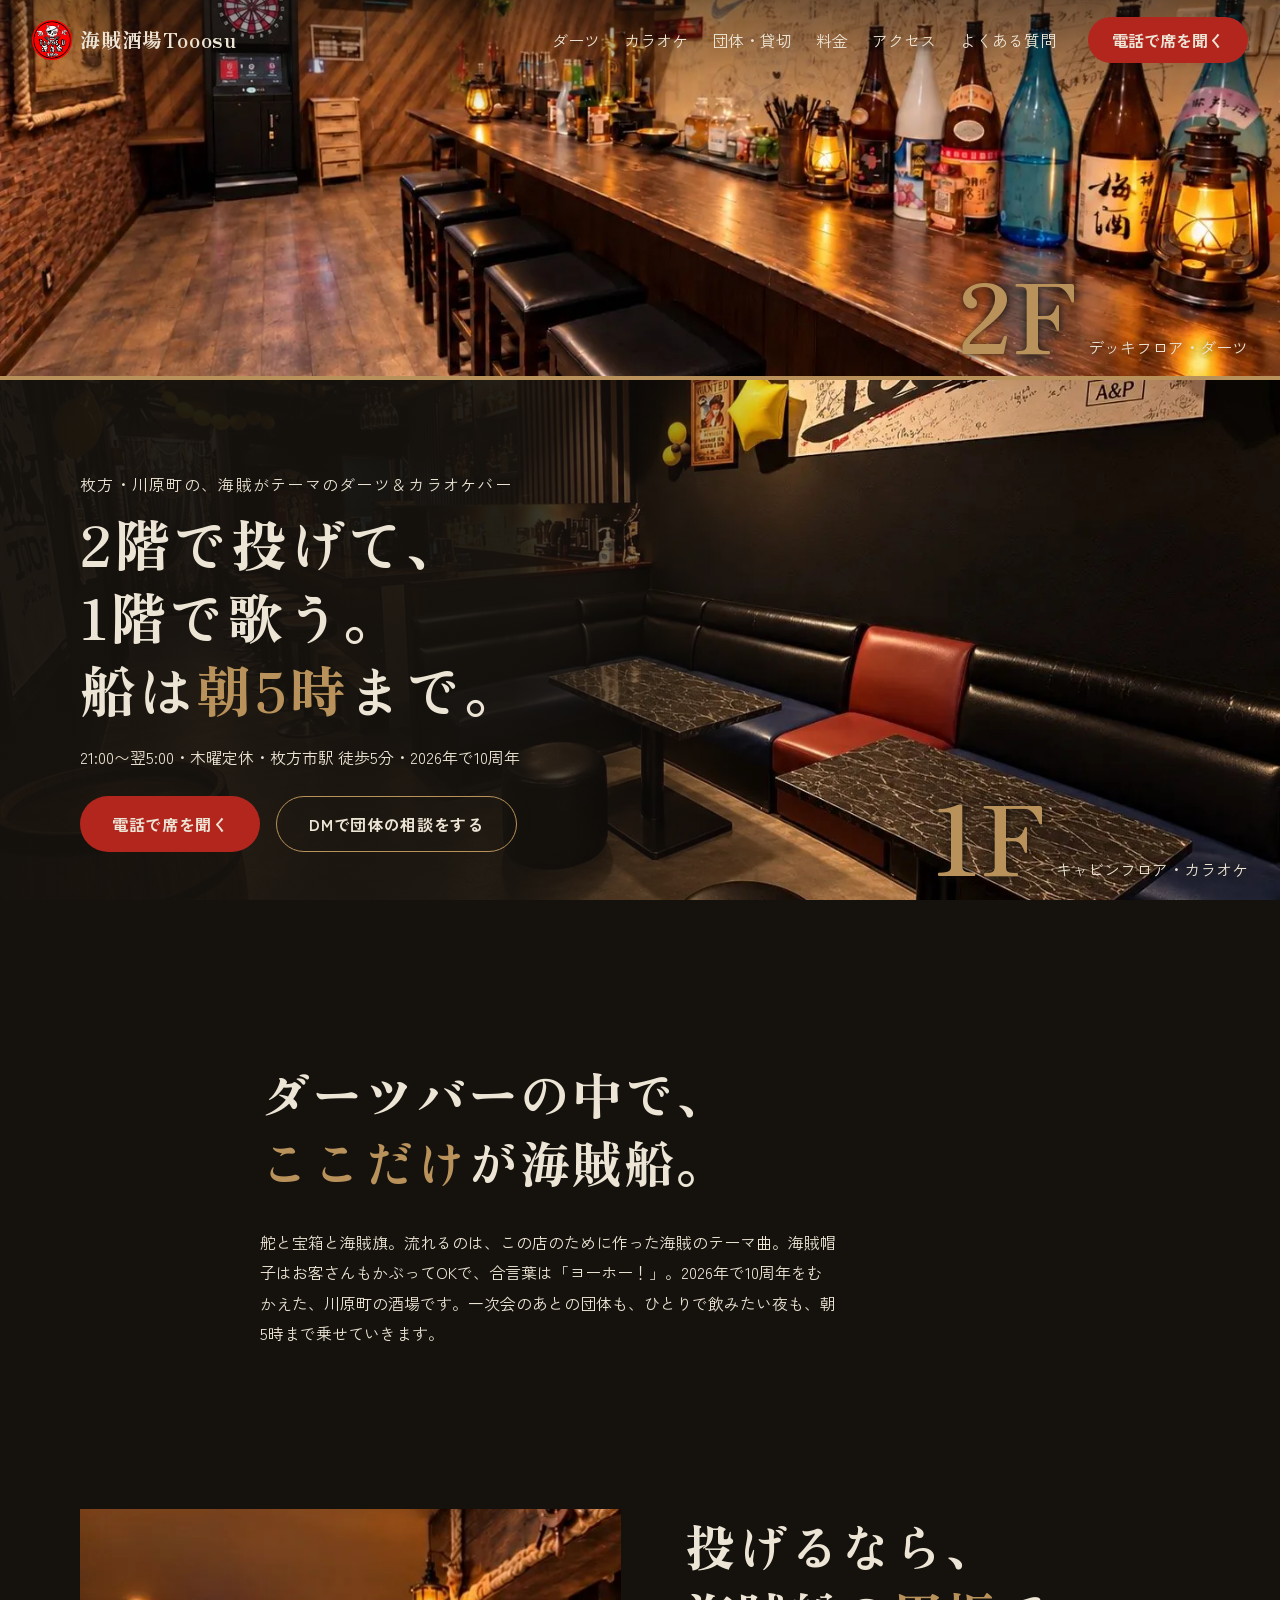
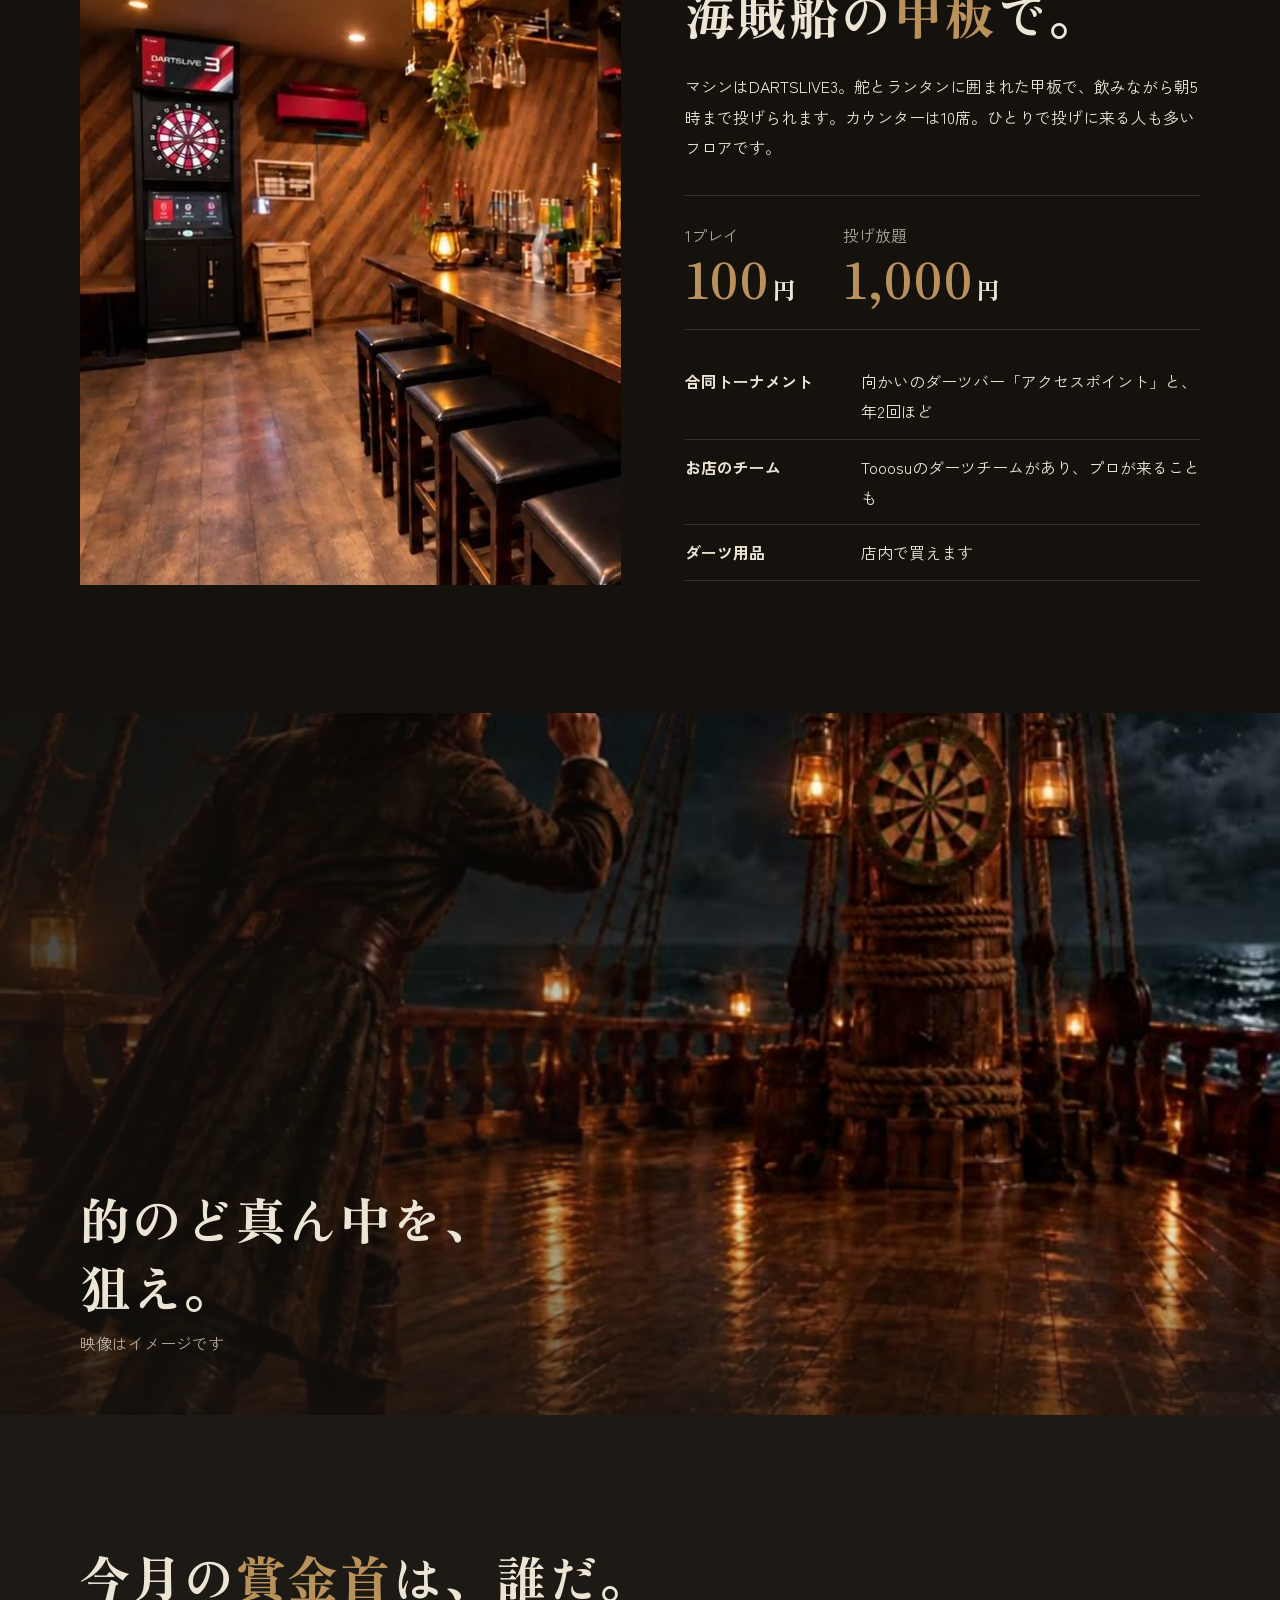
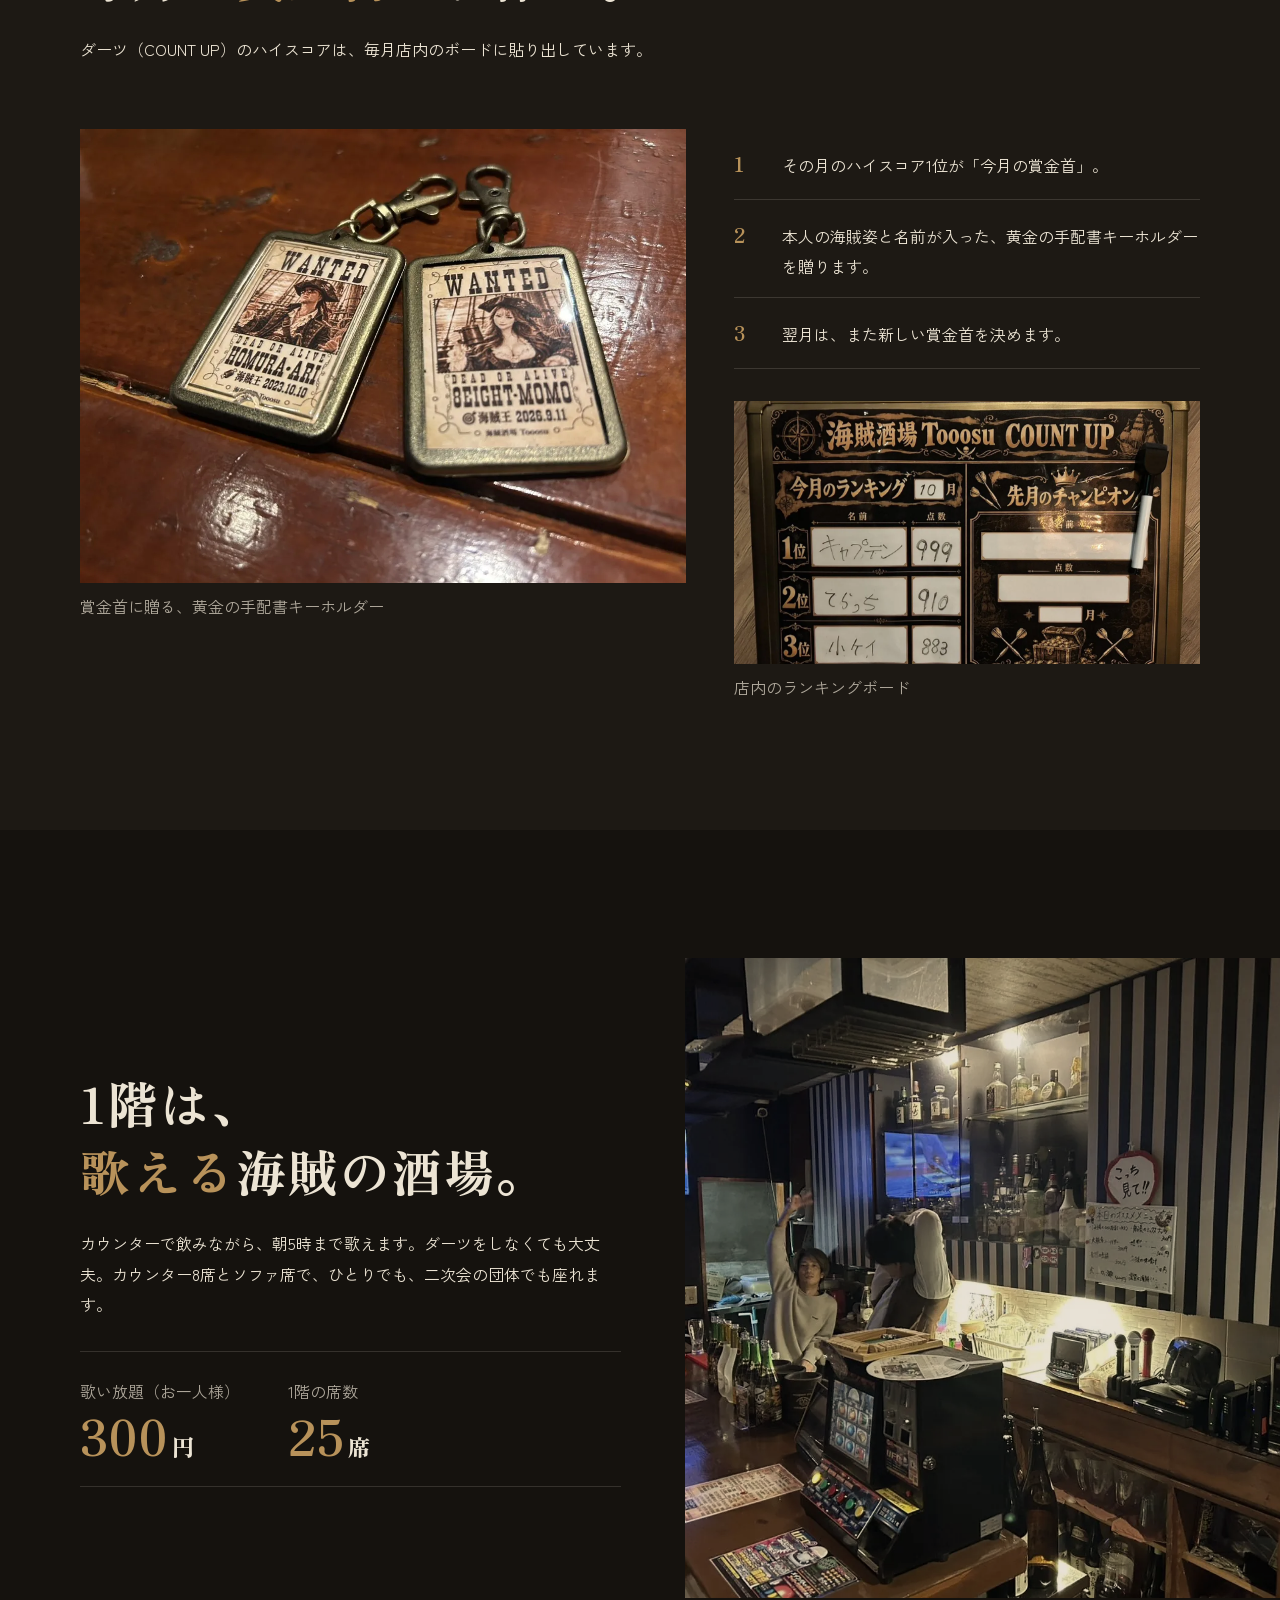
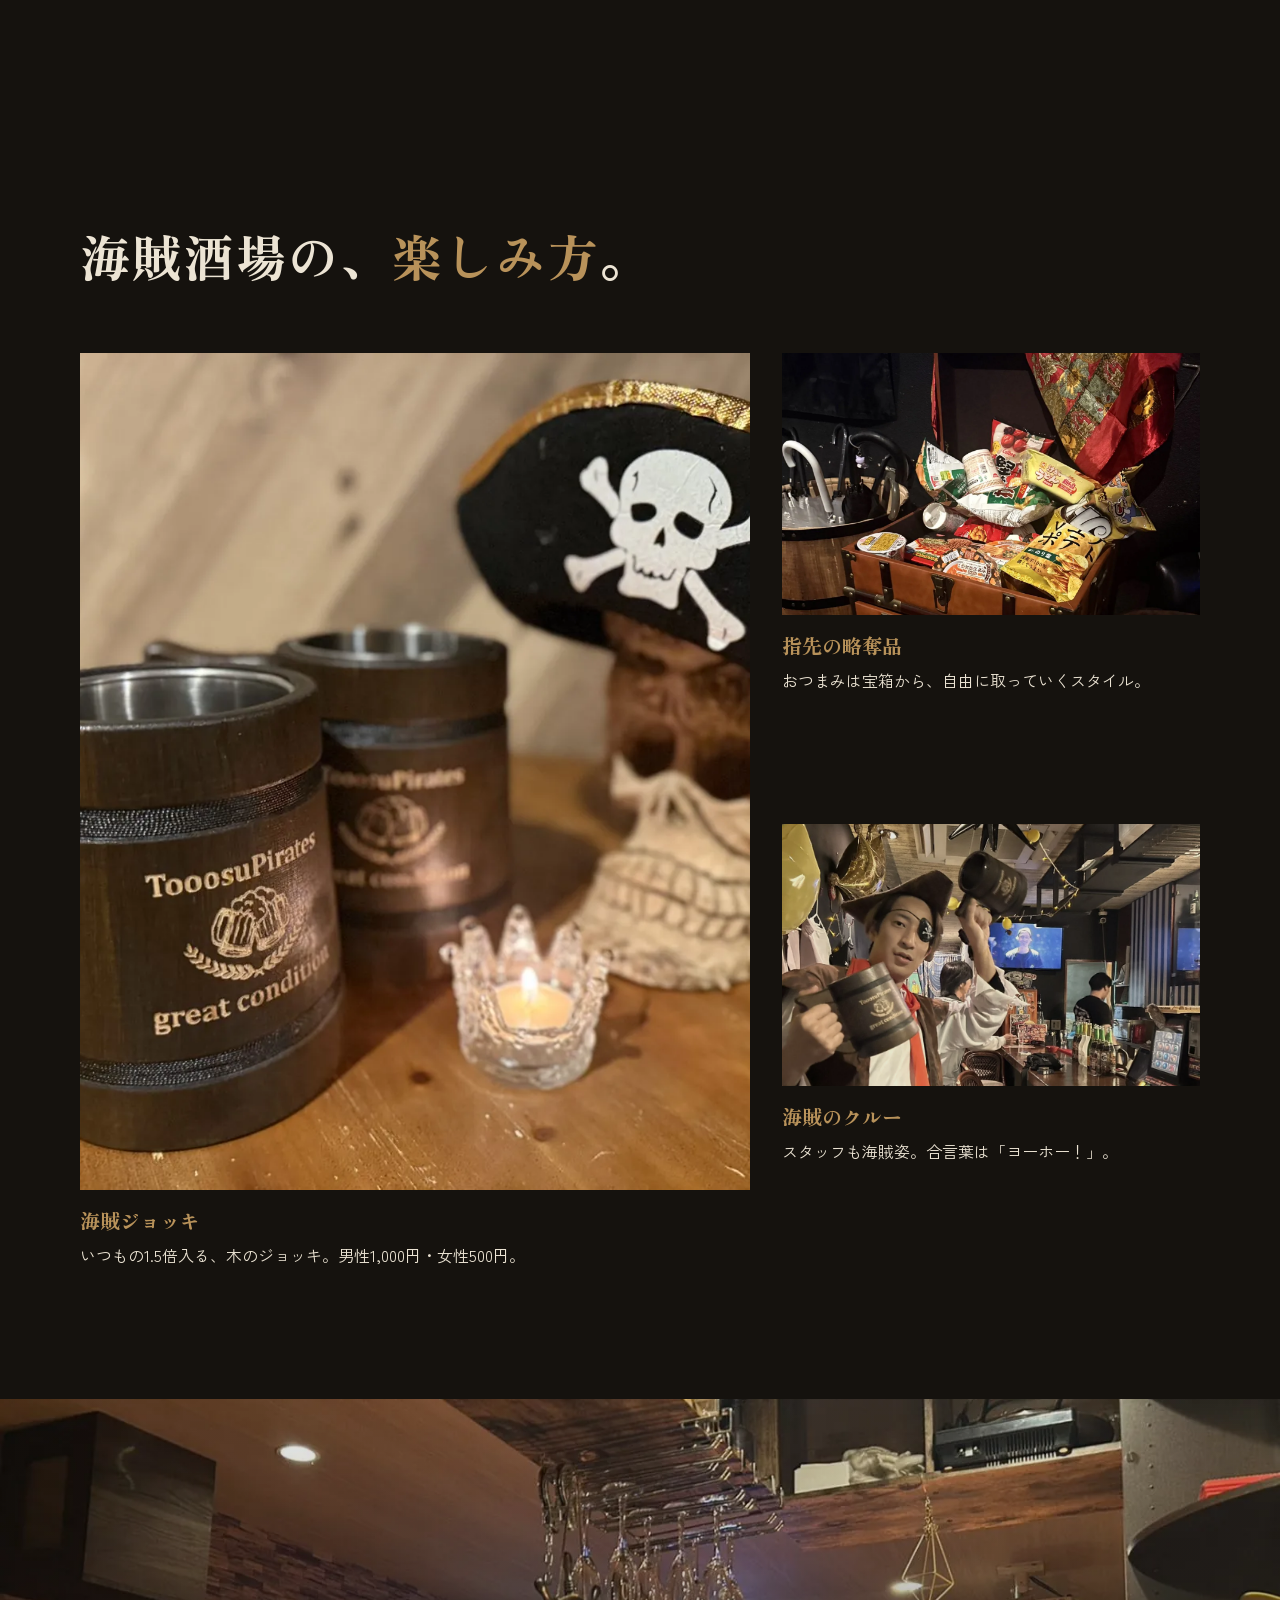
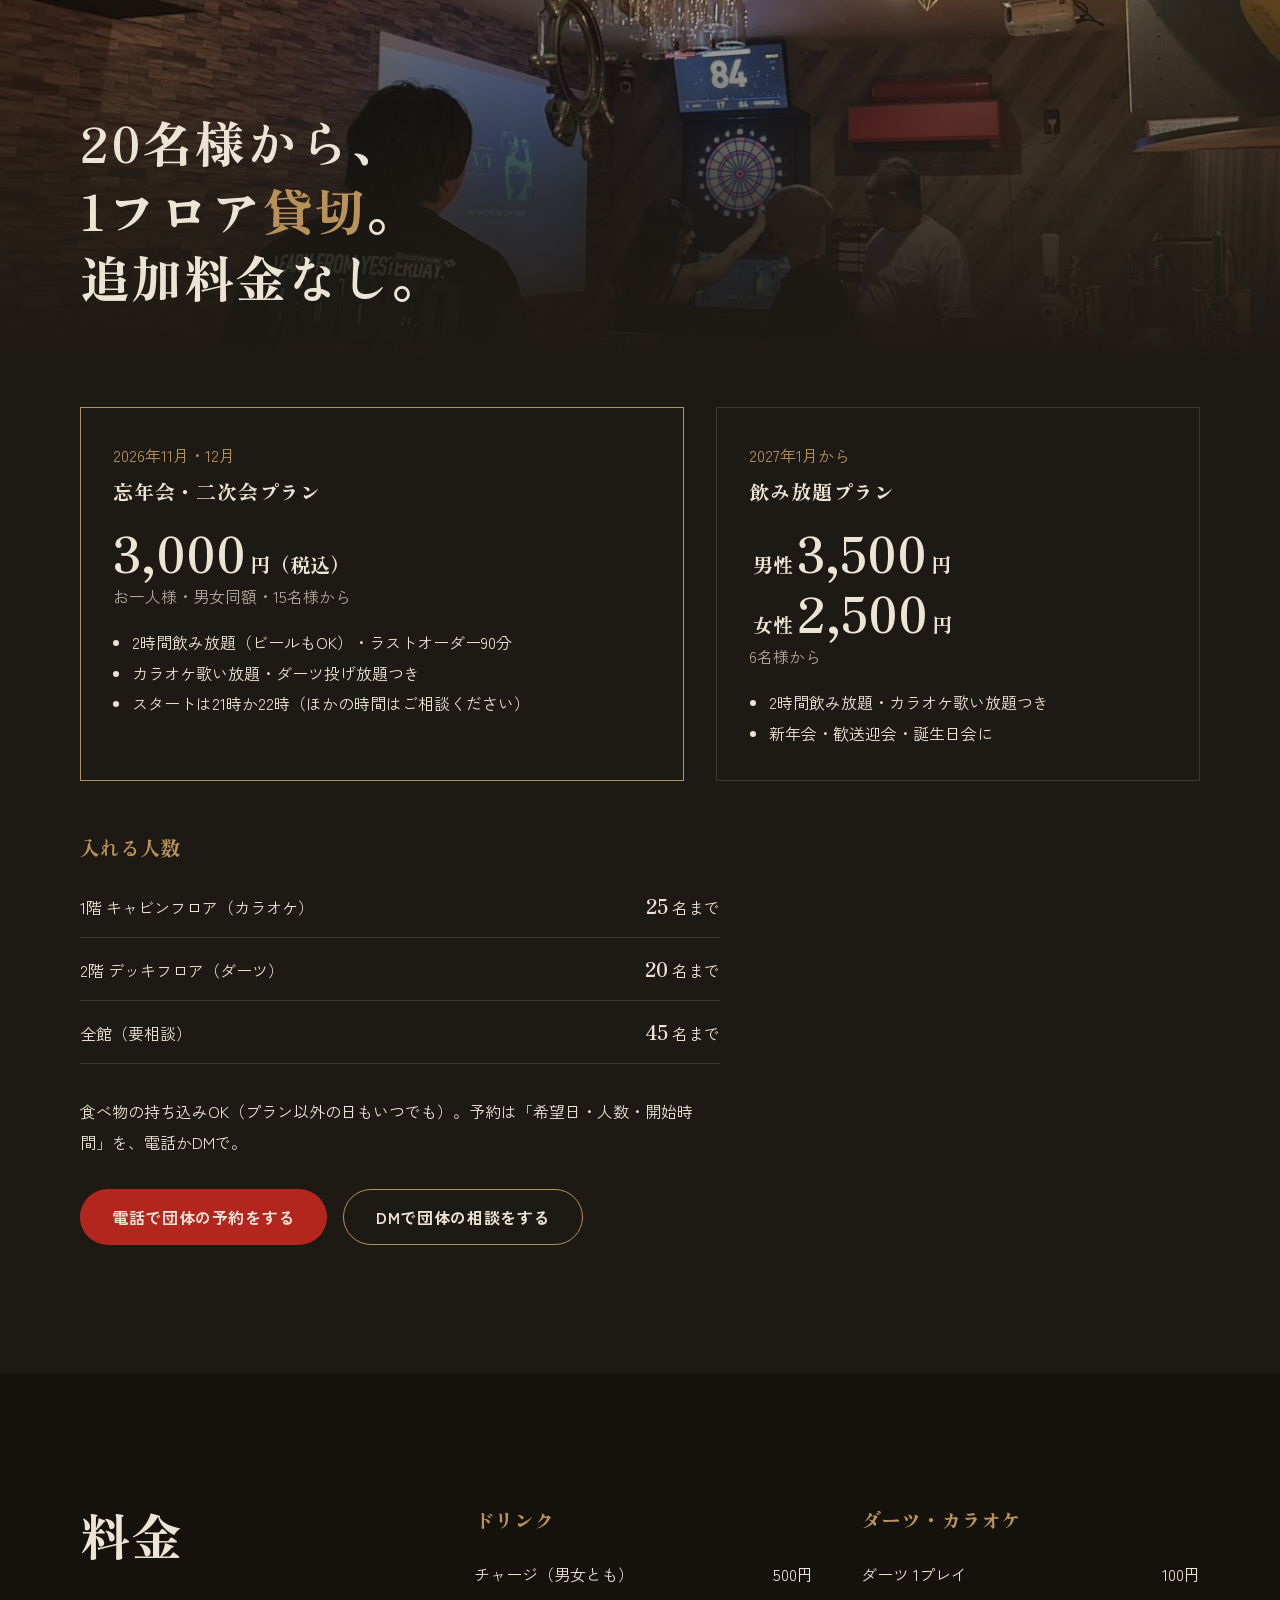
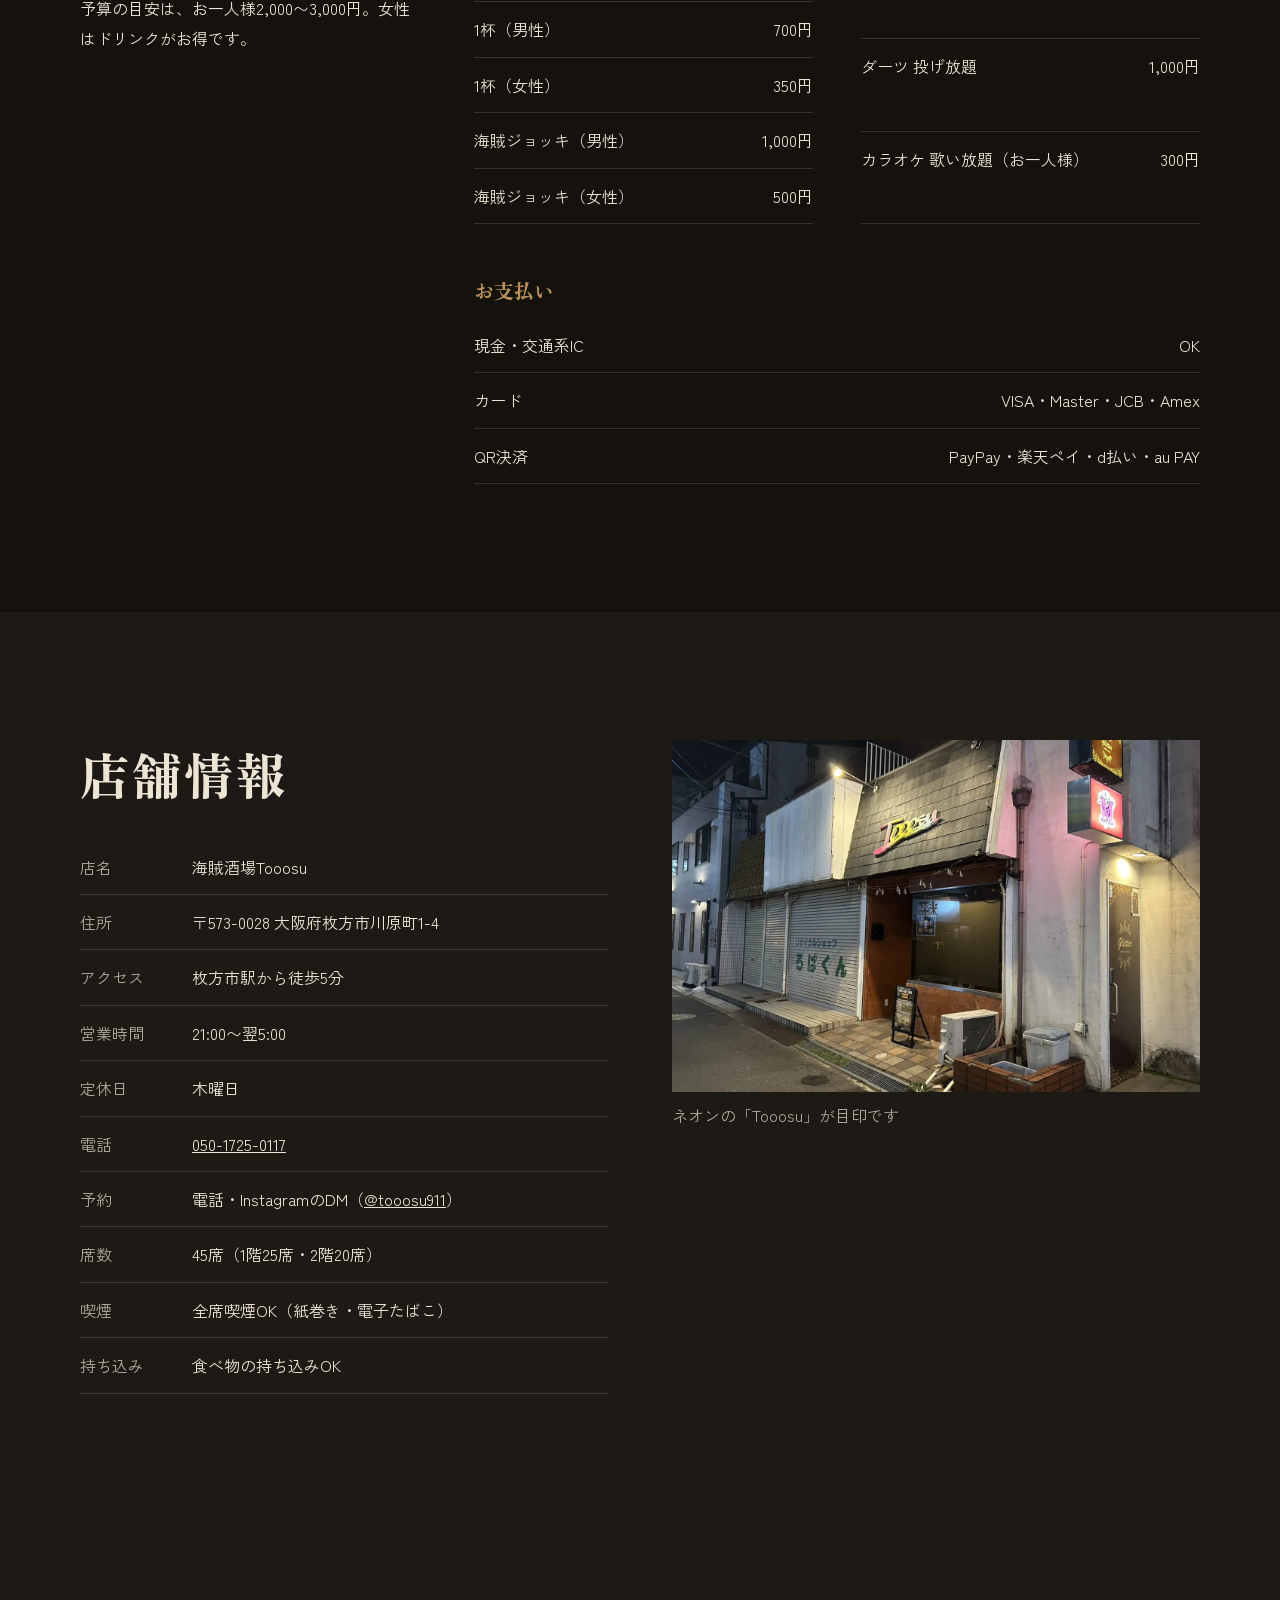
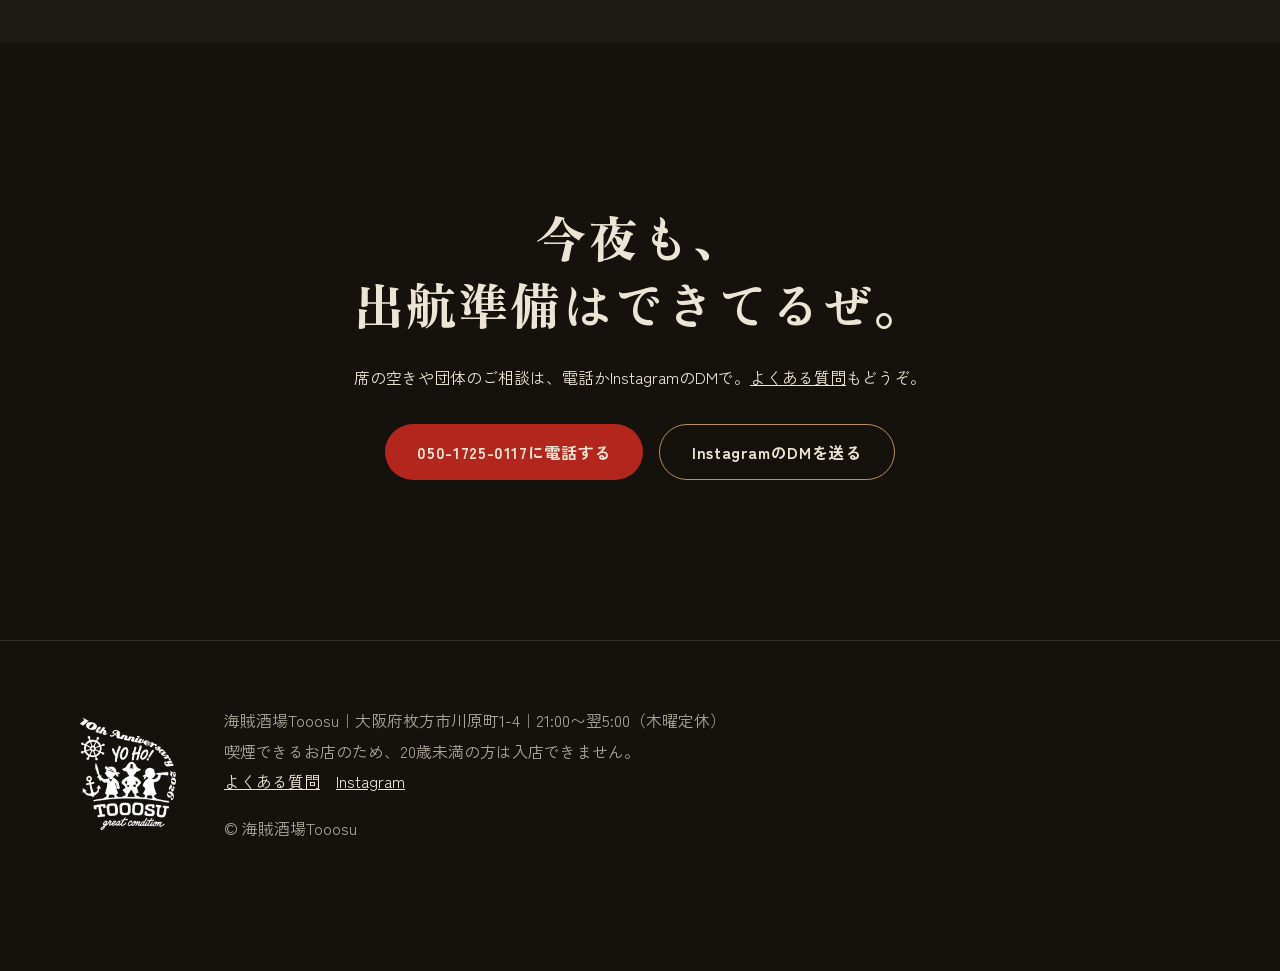
==== commit 35360192: "サイトをリニューアル：2階ダーツ・1階カラオケの二層デザイン、海賊のダーツ映像を全幅で表示、画像をWebP化、404ページとOGP画像を追加 Co-Authored-By: Claude Opus 5" ====
--- a/index.html
+++ b/index.html
@@ -3,25 +3,26 @@
 <head>
 <meta charset="utf-8">
 <meta name="viewport" content="width=device-width, initial-scale=1">
-<!-- 確認用の公開中は検索に出さない。クライアントOK後に次の1行を消して本番公開する -->
-<meta name="robots" content="noindex, nofollow">
+<!-- Google Search Consoleの確認用。消さない -->
 <meta name="google-site-verification" content="itCHBJoqHSechazU8nYNbMK1A8OA2SbZ7GUnNsIJAyI" />
-<title>海賊酒場Tooosu｜枚方・川原町の海賊がテーマのダーツ＆カラオケバー</title>
+<title>海賊酒場Tooosu｜枚方・川原町のダーツ＆カラオケバー</title>
 <meta name="description" content="大阪府枚方市川原町、枚方市駅から徒歩5分。海賊がテーマのダーツ＆カラオケバー「海賊酒場Tooosu」。2階デッキフロアでダーツ、1階キャビンフロアでカラオケ。21時〜朝5時営業（木曜定休）、全席喫煙OK。団体・貸切は最大45名。">
 <link rel="canonical" href="https://tooosu.github.io/">
 <meta property="og:type" content="website">
 <meta property="og:title" content="海賊酒場Tooosu｜枚方の海賊がテーマのダーツ＆カラオケバー">
-<meta property="og:description" content="枚方市駅から徒歩5分。2階デッキフロアでダーツ、1階キャビンフロアでカラオケ。21時〜朝5時（木曜定休）。">
+<meta property="og:description" content="2階で投げて、1階で歌う。枚方市駅から徒歩5分、21時〜朝5時（木曜定休）。">
 <meta property="og:url" content="https://tooosu.github.io/">
-<meta property="og:image" content="https://tooosu.github.io/assets/img/deck.jpg">
+<meta property="og:image" content="https://tooosu.github.io/assets/img/ogp.jpg">
 <meta property="og:locale" content="ja_JP">
+<meta property="og:site_name" content="海賊酒場Tooosu">
+<meta name="twitter:card" content="summary_large_image">
+<meta name="theme-color" content="#15120E">
 <link rel="preconnect" href="https://fonts.googleapis.com">
 <link rel="preconnect" href="https://fonts.gstatic.com" crossorigin>
-<link href="https://fonts.googleapis.com/css2?family=Pirata+One&family=Zen+Antique&family=Zen+Kaku+Gothic+New:wght@400;700&display=swap" rel="stylesheet">
+<link href="https://fonts.googleapis.com/css2?family=Zen+Antique&family=Zen+Kaku+Gothic+New:wght@400;700&display=swap" rel="stylesheet">
 <link rel="icon" type="image/png" href="assets/img/favicon.png">
 <link rel="apple-touch-icon" href="assets/img/apple-touch-icon.png">
-<link rel="stylesheet" href="assets/style.css">
-<link rel="stylesheet" href="assets/pirate.css">
+<link rel="stylesheet" href="assets/site.css">
 <script type="application/ld+json">
 {
   "@context": "https://schema.org",
@@ -68,374 +69,293 @@
 </head>
 <body>
 
-<header class="site-header">
-  <div class="wrap">
-    <a class="logo" href="./"><img class="logo-mark" src="assets/img/logo.png" alt="" width="36" height="36"><small>海賊酒場</small>Tooosu</a>
-    <nav class="nav">
-      <a href="#darts" class="hide-sp">ダーツ</a>
-      <a href="#karaoke" class="hide-sp">カラオケ</a>
-      <a href="#floors" class="hide-sp">フロア</a>
-      <a href="#price" class="hide-sp">料金</a>
+<!-- ここから：ヘッダー（スクロールすると細くなる） -->
+<header class="hd" id="hd">
+  <div class="hd-in">
+    <a class="hd-logo" href="./"><img src="assets/img/logo.png" alt="" width="40" height="40"><span>海賊酒場Tooosu</span></a>
+    <button class="hd-menu" type="button" aria-expanded="false" aria-controls="hd-nav"><span></span><span></span><span class="sr">メニュー</span></button>
+    <nav class="hd-nav" id="hd-nav" aria-label="ページ内の案内">
+      <a href="#darts">ダーツ</a>
+      <a href="#karaoke">カラオケ</a>
       <a href="#party">団体・貸切</a>
+      <a href="#price">料金</a>
+      <a href="#info">アクセス</a>
       <a href="faq/">よくある質問</a>
     </nav>
+    <a class="hd-tel" href="tel:05017250117">電話で席を聞く</a>
   </div>
 </header>
 
 <main>
 
+<!-- ここから：一番上（船の断面図。上が2階デッキ、下が1階キャビン） -->
 <section class="hero" aria-label="海賊酒場Tooosu">
+  <div class="hull">
+    <figure class="deckimg">
+      <img src="assets/img/deck.webp" alt="2階デッキフロア。木の床と舵、ロープ、古い地図、ランタンが飾られ、奥にダーツマシンがある" width="1448" height="1086" fetchpriority="high">
+      <figcaption class="floor-tag"><b>2F</b>デッキフロア・ダーツ</figcaption>
+    </figure>
+    <figure class="cabinimg">
+      <img src="assets/img/cabin.webp" alt="1階キャビンフロア。黒い壁にTooosuのロゴと手配書、樽、ソファ席とカウンター席" width="1448" height="1086">
+      <figcaption class="floor-tag"><b>1F</b>キャビンフロア・カラオケ</figcaption>
+    </figure>
+  </div>
+  <div class="hero-copy">
+    <p class="kicker">枚方・川原町の、<br class="sp">海賊がテーマのダーツ＆カラオケバー</p>
+    <h1><span class="sr">海賊酒場Tooosu</span>2階で投げて、<br>1階で歌う。<br>船は<em>朝5時</em>まで。</h1>
+    <p class="hero-facts">21:00〜翌5:00・木曜定休<span class="pc">・</span><br class="sp">枚方市駅 徒歩5分・2026年で10周年</p>
+    <div class="btns">
+      <a class="btn btn-red" href="tel:05017250117">電話で席を聞く</a>
+      <a class="btn btn-line" href="https://www.instagram.com/tooosu911/" target="_blank" rel="noopener">DMで団体の相談をする</a>
+    </div>
+  </div>
+</section>
+
+<!-- ここから：ごあいさつ（余白だけの場所） -->
+<section class="hello" id="hello">
+  <div class="wrap narrow">
+    <h2 class="rv">ダーツバーの中で、<br><em>ここだけ</em>が海賊船。</h2>
+    <p class="rv">舵と宝箱と海賊旗。流れるのは、この店のために作った海賊のテーマ曲。海賊帽子はお客さんもかぶってOKで、合言葉は「ヨーホー！」。2026年で10周年をむかえた、川原町の酒場です。一次会のあとの団体も、ひとりで飲みたい夜も、朝5時まで乗せていきます。</p>
+  </div>
+</section>
+
+<!-- ここから：2階 ダーツ -->
+<section class="sec" id="darts">
+  <div class="wrap split">
+    <figure class="split-media darts-photo rv">
+      <img src="assets/img/deck.webp" alt="2階デッキフロアの奥にあるダーツマシン（DARTSLIVE3）と、木の壁に掛かった額" loading="lazy" width="1448" height="1086">
+    </figure>
+    <div class="split-text">
+      <h2 class="rv">投げるなら、<br>海賊船の<em>甲板</em>で。</h2>
+      <p class="rv">マシンはDARTSLIVE3。舵とランタンに囲まれた甲板で、飲みながら朝5時まで投げられます。カウンターは10席。ひとりで投げに来る人も多いフロアです。</p>
+      <dl class="prices rv">
+        <div><dt>1プレイ</dt><dd>100<small>円</small></dd></div>
+        <div><dt>投げ放題</dt><dd>1,000<small>円</small></dd></div>
+      </dl>
+      <ul class="rules rv">
+        <li><b>合同トーナメント</b>向かいのダーツバー「アクセスポイント」と、年2回ほど</li>
+        <li><b>お店のチーム</b>Tooosuのダーツチームがあり、プロが来ることも</li>
+        <li><b>ダーツ用品</b>店内で買えます</li>
+      </ul>
+    </div>
+  </div>
+</section>
+
+<!-- ここから：海賊のダーツ映像（画面の端から端まで） -->
+<section class="scene" aria-label="海賊船の甲板でダーツを投げるイメージ映像">
+  <video src="assets/video/darts.mp4" poster="assets/img/darts-poster.jpg" autoplay muted loop playsinline preload="metadata" width="720" height="720" aria-label="夜の海賊船の甲板で、海賊がダーツを投げ、矢が3本続けて的のど真ん中に刺さる映像"></video>
+  <div class="scene-copy wrap">
+    <p class="scene-line rv">的のど真ん中を、<br>狙え。</p>
+    <p class="cap rv">映像はイメージです</p>
+  </div>
+</section>
+
+<!-- ここから：賞金首 -->
+<section class="sec bounty" id="bounty">
   <div class="wrap">
-    <img class="hero-logo" src="assets/img/logo.png" alt="海賊酒場Tooosu（渡海衆海賊団）のロゴ。ダーツの的の目をしたドクロと、交差したマイク" width="600" height="600">
-    <p class="area">OSAKA ・ HIRAKATA ・ KAWAHARACHO</p>
-    <h1>海賊酒場<br>Tooosu</h1>
-    <p class="lead"><span class="catch">1階は海賊の酒場、<br>2階の甲板でダーツ。</span>枚方・川原町の、海賊がテーマのダーツ＆カラオケバー。<br>1階キャビンフロアはカラオケ、2階デッキフロアはダーツです。</p>
-    <ul class="facts">
-      <li>21:00〜翌5:00</li>
-      <li>木曜定休</li>
-      <li>枚方市駅 徒歩5分</li>
-      <li>全席喫煙OK</li>
-      <li>一人でも団体でも</li>
-    </ul>
-    <div class="btns">
-      <a class="btn btn-red" href="tel:05017250117">電話で予約する</a>
-      <a class="btn btn-line" href="https://www.instagram.com/tooosu911/" target="_blank" rel="noopener">InstagramのDMで予約</a>
-    </div>
-  </div>
-</section>
-
-<section id="about">
+    <div class="bounty-head">
+      <h2 class="rv">今月の<em>賞金首</em>は、誰だ。</h2>
+      <p class="rv">ダーツ（COUNT UP）のハイスコアは、毎月店内のボードに貼り出しています。</p>
+    </div>
+    <div class="bounty-grid">
+      <figure class="bounty-key rv">
+        <img src="assets/img/bounty.webp" alt="歴代の賞金首に贈られた黄金の手配書キーホルダー2つ。WANTEDの文字、海賊姿の写真、名前と日付入り" loading="lazy" width="1200" height="900">
+        <figcaption class="cap">賞金首に贈る、黄金の手配書キーホルダー</figcaption>
+      </figure>
+      <div class="bounty-side">
+        <ol class="steps rv">
+          <li><b>1</b>その月のハイスコア1位が「今月の賞金首」。</li>
+          <li><b>2</b>本人の海賊姿と名前が入った、黄金の手配書キーホルダーを贈ります。</li>
+          <li><b>3</b>翌月は、また新しい賞金首を決めます。</li>
+        </ol>
+        <figure class="bounty-board rv">
+          <img src="assets/img/scoreboard.webp" alt="店内のランキングボード「海賊酒場Tooosu COUNT UP」。今月の1位から3位と、先月のチャンピオンの欄" loading="lazy" width="1400" height="1050">
+          <figcaption class="cap">店内のランキングボード</figcaption>
+        </figure>
+      </div>
+    </div>
+  </div>
+</section>
+
+<!-- ここから：1階 カラオケ -->
+<section class="sec" id="karaoke">
+  <div class="wrap split rev">
+    <figure class="split-media rv">
+      <img class="warm" src="assets/img/karaoke-counter.webp" alt="1階キャビンフロアのカウンター。カラオケの機械とマイク、モニター、ボトルが並ぶ" loading="lazy" width="1400" height="1050">
+    </figure>
+    <div class="split-text">
+      <h2 class="rv">1階は、<br><em>歌える</em>海賊の酒場。</h2>
+      <p class="rv">カウンターで飲みながら、朝5時まで歌えます。ダーツをしなくても大丈夫。カウンター8席とソファ席で、ひとりでも、二次会の団体でも座れます。</p>
+      <dl class="prices rv">
+        <div><dt>歌い放題（お一人様）</dt><dd>300<small>円</small></dd></div>
+        <div><dt>1階の席数</dt><dd>25<small>席</small></dd></div>
+      </dl>
+    </div>
+  </div>
+</section>
+
+<!-- ここから：海賊酒場の楽しみ方 -->
+<section class="sec pirate" id="pirate">
   <div class="wrap">
-    <p class="sec-label">About</p>
-    <h2>ダーツバーの中で、<br>ここだけが海賊船。</h2>
-    <div class="about-grid">
-    <p class="about-text">
-      海賊酒場Tooosuは、大阪府枚方市川原町にある<strong>海賊がテーマのダーツ＆カラオケバー</strong>です。店内には舵や宝箱、海賊旗、ドクロの置物が並び、BGMはオリジナルの海賊テーマ曲。お客さんも<strong>海賊帽子をかぶって</strong>遊べます。合言葉は「ヨーホー！」「アイアイサー！」。<br>
-      Tooosuは<strong>2026年で10周年</strong>を迎えた、枚方で長く続くお店です。<br>
-      営業は<strong>21時から朝5時まで</strong>。一軒目のあとの二次会にも、終電を逃した夜にも、一人でふらっと飲みたい夜にも使えるお店です。
-    </p>
-    <img class="about-img" src="assets/img/bottles.jpg" alt="カウンターに並ぶドクロのオリジナルラベルのボトルと宝箱、海賊帽子" loading="lazy" width="1400" height="1050">
-    </div>
-  </div>
-</section>
-
-<section id="darts" class="dark">
-  <div class="wrap">
-    <p class="sec-label">Darts</p>
-    <h2>投げるなら、<br>海賊船の甲板で。</h2>
-    <div class="darts-grid">
-      <figure class="darts-media">
-        <video src="assets/video/darts.mp4" poster="assets/img/darts-poster.jpg" autoplay muted loop playsinline preload="metadata" width="720" height="720" aria-label="夜の海賊船の甲板で、海賊がダーツを投げ、矢が3本続けて的のど真ん中に刺さる映像"></video>
-        <figcaption class="darts-note">※映像はイメージです</figcaption>
-      </figure>
-      <div>
-        <p class="darts-lead">2階デッキフロアは、<strong>海賊がテーマのダーツバー</strong>。マシンは<strong>DARTSLIVE3</strong>。舵とランタンに囲まれた甲板で、<strong>朝5時まで</strong>投げられます。</p>
-        <ul class="darts-stats">
-          <li><b>100<small>円</small></b>1プレイ</li>
-          <li><b>1,000<small>円</small></b>投げ放題</li>
-          <li><b>5:00</b>朝まで投げられる</li>
-          <li><b>OK</b>飲みながら投げられる</li>
+    <h2 class="rv">海賊酒場の、<em>楽しみ方</em>。</h2>
+    <div class="pirate-grid">
+      <figure class="p-big rv">
+        <img src="assets/img/jockey.webp" alt="「TooosuPirates」の刻印が入った木の海賊ジョッキ2つと、海賊帽子をかぶったドクロの置物" loading="lazy" width="1400" height="1050">
+        <figcaption><b>海賊ジョッキ</b>いつもの1.5倍入る、木のジョッキ。男性1,000円・女性500円。</figcaption>
+      </figure>
+      <figure class="p-sm rv">
+        <img src="assets/img/loot.webp" alt="お菓子がぎっしり入った宝箱。おつまみ「指先の略奪品」" loading="lazy" width="1400" height="1050">
+        <figcaption><b>指先の略奪品</b>おつまみは宝箱から、自由に取っていくスタイル。</figcaption>
+      </figure>
+      <figure class="p-sm rv">
+        <img class="warm" src="assets/img/crew.webp" alt="海賊帽子と眼帯、赤いスカーフの海賊姿で、海賊ジョッキを掲げるスタッフ" loading="lazy" width="1108" height="831">
+        <figcaption><b>海賊のクルー</b>スタッフも海賊姿。合言葉は「ヨーホー！」。</figcaption>
+      </figure>
+    </div>
+  </div>
+</section>
+
+<!-- ここから：団体・貸切（写真に文字を重ねる） -->
+<section class="party" id="party">
+  <div class="party-band">
+    <img src="assets/img/real-darts.webp" alt="2階デッキフロアでダーツを投げるお客さん。奥にダーツマシンと大きなモニター" loading="lazy" width="1400" height="1050">
+    <div class="party-copy wrap">
+      <h2 class="rv">20名様から、<br>1フロア<em>貸切</em>。<br>追加料金なし。</h2>
+    </div>
+  </div>
+  <div class="wrap party-body">
+    <div class="plans">
+      <article class="plan rv">
+        <p class="plan-when">2026年11月・12月</p>
+        <h3>忘年会・二次会プラン</h3>
+        <p class="plan-yen">3,000<small>円（税込）</small></p>
+        <p class="plan-who">お一人様・男女同額・15名様から</p>
+        <ul>
+          <li>2時間飲み放題（ビールもOK）・ラストオーダー90分</li>
+          <li>カラオケ歌い放題・ダーツ投げ放題つき</li>
+          <li>スタートは21時か22時（ほかの時間はご相談ください）</li>
         </ul>
-      </div>
-    </div>
-    <div class="darts-points">
-      <div class="dp">
-        <h3>向かいのダーツバーと合同トーナメント</h3>
-        <p>向かいのダーツバー「アクセスポイント」と合同で、ハウストーナメントを年2回ほど開いています。</p>
-      </div>
-      <div class="dp">
-        <h3>Tooosuのダーツチーム</h3>
-        <p>お店のダーツチームがあります。プロプレイヤーが来店することもあります。</p>
-      </div>
-      <div class="dp">
-        <h3>ダーツ用品を販売</h3>
-        <p>ダーツ用品は店内で買えます。</p>
-      </div>
-      <div class="dp">
-        <h3>毎月の「賞金首」</h3>
-        <p>その月のハイスコア1位には、黄金の手配書キーホルダーを贈ります。</p>
-      </div>
-    </div>
-    <div class="real-photos">
-      <figure class="photo-card">
-        <img src="assets/img/real-darts.jpg" alt="2階デッキフロアでダーツを投げるお客さん。奥にDARTSLIVE3のマシンと大きなモニター" loading="lazy" width="1400" height="1050">
-        <figcaption><b>2階デッキフロア</b>DARTSLIVE3で、仲間とわいわい投げられます。</figcaption>
-      </figure>
-      <figure class="photo-card">
-        <img src="assets/img/scoreboard.jpg" alt="店内のランキングボード「海賊酒場Tooosu COUNT UP」。今月のランキング1位から3位の名前と点数、先月のチャンピオンの欄" loading="lazy" width="1400" height="1050">
-        <figcaption><b>COUNT UPランキング</b>毎月の上位3人を、店内のボードに掲示しています。</figcaption>
-      </figure>
-    </div>
-  </div>
-</section>
-
-<section id="bounty" class="wood">
-  <div class="wrap bounty">
-    <div class="poster">
-      <span class="nail nail-l" aria-hidden="true"></span><span class="nail nail-r" aria-hidden="true"></span>
-      <p class="w">WANTED</p>
-      <p class="doa">DEAD OR ALIVE</p>
-      <img src="assets/img/bounty.jpg" alt="歴代の賞金首に贈られた黄金の手配書キーホルダー2つ。WANTEDの文字、海賊姿の写真、名前と日付入り" loading="lazy" width="1200" height="900">
-      <p class="reward"><small>REWARD</small>黄金の手配書キーホルダー</p>
-    </div>
-    <div class="bounty-text">
-      <p class="sec-label">Bounty</p>
-      <h2>今月の「賞金首」は誰だ。</h2>
-      <p>腕に自信のある海賊へ。Tooosuでは毎月、ダーツ（COUNT UP）のハイスコア上位3人を店内のボードに掲示しています。</p>
-      <ol>
-        <li>その月のハイスコア1位が<strong>「今月の賞金首」</strong>。</li>
-        <li>賞金首には、本人の海賊姿と名前が入った<strong>黄金の手配書キーホルダー</strong>をプレゼント。</li>
-        <li>翌月はまた新しい賞金首を決めます。</li>
-      </ol>
-      <p class="note">ダーツは1プレイ100円、投げ放題1,000円。</p>
-    </div>
-  </div>
-</section>
-
-<section id="karaoke" class="paper2">
-  <div class="wrap">
-    <p class="sec-label">Karaoke</p>
-    <h2>1階は、<br>歌える海賊の酒場。</h2>
-    <div class="darts-grid">
-      <figure class="karaoke-media">
-        <img src="assets/img/karaoke-counter.jpg" alt="1階キャビンフロアのカウンター。カラオケの機械とマイク、モニター、ボトルが並ぶ" loading="lazy" width="1400" height="1050">
-      </figure>
-      <div>
-        <p class="karaoke-lead">1階キャビンフロアは、<strong>カラオケのできる酒場</strong>。カウンターで飲みながら、<strong>朝5時まで</strong>歌えます。2階に上がればダーツも。</p>
-        <ul class="darts-stats karaoke-stats">
-          <li><b>300<small>円</small></b>歌い放題（お一人様）</li>
-          <li><b>5:00</b>朝まで歌える</li>
-          <li><b>25<small>席</small></b>1階キャビンフロア</li>
-          <li><b>2F</b>ダーツもできる</li>
-        </ul>
-      </div>
-    </div>
-    <div class="darts-points karaoke-points">
-      <div class="dp">
-        <h3>二次会・団体に</h3>
-        <p>1階は25名まで。20名以上なら1フロア貸切（追加料金なし）。忘年会・二次会プランは歌い放題つきです。</p>
-      </div>
-      <div class="dp">
-        <h3>カラオケだけでもOK</h3>
-        <p>ダーツをしなくても大丈夫。カウンター8席なので、一人でふらっと歌いに来られます。</p>
-      </div>
-    </div>
-  </div>
-</section>
-
-<section id="pirate">
-  <div class="wrap">
-    <p class="sec-label">Pirate Style</p>
-    <h2>海賊酒場の楽しみ方</h2>
-    <div class="photo-cards">
-      <figure class="photo-card">
-        <img src="assets/img/jockey.jpg" alt="「TooosuPirates」の刻印が入った木の海賊ジョッキ2つと、海賊帽子をかぶったドクロの置物" loading="lazy" width="1400" height="1050">
-        <figcaption><b>海賊ジョッキ</b>いつもの1.5倍の量が入る木のジョッキ。<span class="price-inline">男性1,000円／女性500円</span></figcaption>
-      </figure>
-      <figure class="photo-card">
-        <img src="assets/img/loot.jpg" alt="お菓子がぎっしり入った宝箱。おつまみ「指先の略奪品」" loading="lazy" width="1400" height="1050">
-        <figcaption><b>指先の略奪品</b>おつまみは宝箱の中に。お菓子は自由に取っていくスタイル。温かい枝豆も宝箱で出てきます。</figcaption>
-      </figure>
-      <figure class="photo-card">
-        <img src="assets/img/crew.jpg" alt="海賊帽子と眼帯、赤いスカーフの海賊姿で、海賊ジョッキを掲げるスタッフ" loading="lazy" width="1108" height="831">
-        <figcaption><b>海賊のクルー</b>スタッフも海賊姿でお出迎え。合言葉は「ヨーホー！」。</figcaption>
-      </figure>
-    </div>
-    <div class="features">
-      <div class="feature">
-        <div class="icon" aria-hidden="true"><svg width="26" height="26" viewBox="0 0 24 24" fill="none" stroke="currentColor" stroke-width="1.8"><path d="M3 14c2-1 4-6 9-6s7 5 9 6"/><path d="M3 14c3 2 15 2 18 0"/><circle cx="12" cy="11" r="1.4"/></svg></div>
-        <div>
-          <h3>海賊帽子と合言葉</h3>
-          <p>海賊帽子はお客さんもかぶってOK。店内の合言葉は「ヨーホー！」と「アイアイサー！」。</p>
-        </div>
-      </div>
-      <div class="feature">
-        <div class="icon" aria-hidden="true"><svg width="26" height="26" viewBox="0 0 24 24" fill="none" stroke="currentColor" stroke-width="1.8"><path d="M9 18V5l11-2v13"/><circle cx="6" cy="18" r="3"/><circle cx="17" cy="16" r="3"/></svg></div>
-        <div>
-          <h3>オリジナルの海賊BGM</h3>
-          <p>店内に流れるのは、Tooosuのために作ったオリジナルの海賊テーマ曲です。</p>
-        </div>
-      </div>
-    </div>
-  </div>
-</section>
-
-<section id="floors" class="dark">
-  <div class="wrap">
-    <p class="sec-label">Floors</p>
-    <h2>2つのフロア</h2>
-    <p class="sec-intro">2階はダーツ、1階はカラオケ。どちらのフロアにもカウンターがあり、一人でも座りやすいお店です。</p>
-    <div class="floors">
-      <article class="floor">
-        <img src="assets/img/deck.jpg" alt="2階デッキフロア。木の床と舵、ロープ、古い地図、ランタンが飾られ、奥にダーツマシン（DARTSLIVE3）がある" loading="lazy" width="1448" height="1086">
-        <div class="body">
-          <p class="tag">2F ・ DARTS</p>
-          <h3>2階 デッキフロア（ダーツ）</h3>
-          <ul>
-            <li>ダーツマシン DARTSLIVE3</li>
-            <li>20席（うちカウンター10席）</li>
-            <li>舵・ロープ・古い地図・ランタンの海賊船の甲板</li>
-          </ul>
-        </div>
       </article>
-      <article class="floor">
-        <img src="assets/img/cabin.jpg" alt="1階キャビンフロア。黒い壁にTooosuのロゴと手配書、樽、ソファ席とカウンター席" loading="lazy" width="1448" height="1086">
-        <div class="body">
-          <p class="tag">1F ・ KARAOKE</p>
-          <h3>1階 キャビンフロア（カラオケ）</h3>
-          <ul>
-            <li>カラオケ</li>
-            <li>25席（うちカウンター8席）</li>
-            <li>ソファ席があり、グループの宴会にも</li>
-          </ul>
-        </div>
-      </article>
-    </div>
-  </div>
-</section>
-
-<section id="price">
-  <div class="wrap">
-    <p class="sec-label">Price</p>
-    <h2>料金</h2>
-    <p class="sec-intro">予算の目安はお一人様2,000〜3,000円。チャージはお一人様500円（男女とも）。女性はドリンクがお得です。</p>
-    <div class="price-grid">
-      <div class="price-card">
-        <h3>ドリンク</h3>
-        <table class="price">
-          <tr><th>チャージ</th><td>500円</td></tr>
-          <tr><th>1杯（男性）</th><td>700円</td></tr>
-          <tr><th>1杯（女性）</th><td>350円</td></tr>
-          <tr><th>海賊ジョッキ（男性）</th><td>1,000円</td></tr>
-          <tr><th>海賊ジョッキ（女性）</th><td>500円</td></tr>
-        </table>
-        <p class="note">チャージは男女ともお一人様500円。海賊ジョッキは通常の1.5倍の量です。</p>
-      </div>
-      <div class="price-card">
-        <h3>ダーツ・カラオケ</h3>
-        <table class="price">
-          <tr><th>ダーツ 1プレイ</th><td>100円</td></tr>
-          <tr><th>ダーツ 投げ放題</th><td>1,000円</td></tr>
-          <tr><th>カラオケ 歌い放題（お一人様）</th><td>300円</td></tr>
-        </table>
-        <p class="note">ダーツは2階デッキフロア（DARTSLIVE3）、カラオケは1階キャビンフロアです。</p>
-      </div>
-      <div class="price-card">
-        <h3>お支払い</h3>
-        <table class="price">
-          <tr><th>現金</th><td>OK</td></tr>
-          <tr><th>カード</th><td>VISA・Master<br>JCB・Amex</td></tr>
-          <tr><th>QR決済</th><td>PayPay・楽天ペイ<br>d払い・au PAY</td></tr>
-          <tr><th>交通系IC</th><td>OK</td></tr>
-        </table>
-      </div>
-    </div>
-  </div>
-</section>
-
-<section id="party" class="dark">
-  <div class="wrap">
-    <p class="sec-label">Party &amp; Charter</p>
-    <h2>団体予約・貸切</h2>
-    <p class="sec-intro">忘年会・新年会・歓送迎会・二次会に。2時間飲み放題に、カラオケ歌い放題とダーツ投げ放題がつきます。</p>
-    <div class="plans">
-      <div class="plan">
-        <span class="period">2026年11月・12月限定</span>
-        <h3 style="color:var(--white);margin-top:10px">忘年会・二次会プラン</h3>
-        <p class="yen">3,000<small>円（税込）</small></p>
-        <p style="margin:-6px 0 10px;color:#e3d6be">お一人様・男女同額</p>
+      <article class="plan rv">
+        <p class="plan-when">2027年1月から</p>
+        <h3>飲み放題プラン</h3>
+        <p class="plan-yen"><small>男性</small>3,500<small>円</small><br><small>女性</small>2,500<small>円</small></p>
+        <p class="plan-who">6名様から</p>
         <ul>
-          <li>15名様から・要予約</li>
-          <li>2時間飲み放題（ビールもOK）・ラストオーダー90分</li>
-          <li>カラオケ歌い放題・ダーツ投げ放題</li>
-          <li>スタートは21時か22時（それ以外の時間はご相談ください）</li>
-          <li>食べ物の持ち込みOK（プラン以外の日もいつでもOK）</li>
-        </ul>
-      </div>
-      <div class="plan">
-        <span class="period" style="background:var(--sea-2);border:1px solid var(--brass)">2027年1月から</span>
-        <h3 style="color:var(--white);margin-top:10px">飲み放題プラン</h3>
-        <p class="yen"><small>男性 </small>3,500<small>円</small><br><small>女性 </small>2,500<small>円</small></p>
-        <ul>
-          <li>6名様から・要予約</li>
-          <li>2時間飲み放題・カラオケ歌い放題</li>
+          <li>2時間飲み放題・カラオケ歌い放題つき</li>
           <li>新年会・歓送迎会・誕生日会に</li>
         </ul>
-      </div>
-    </div>
-    <div class="capacity">
-      <div class="cap"><b>25名</b><span>1階キャビンフロア（カラオケ）まで</span></div>
-      <div class="cap"><b>20名</b><span>2階デッキフロア（ダーツ）まで</span></div>
-      <div class="cap"><b>45名</b><span>全館ご利用の最大人数（要相談）</span></div>
-    </div>
-    <p><strong style="color:var(--white)">20名様から1フロア貸切OK。貸切の追加料金はかかりません。</strong>（2時間制・ラストオーダー90分）</p>
-    <div class="btns" style="margin-top:22px">
-      <a class="btn btn-red" href="tel:05017250117">電話で予約する</a>
-      <a class="btn btn-line" href="https://www.instagram.com/tooosu911/" target="_blank" rel="noopener">DMで「希望日・人数・開始時間」を送る</a>
-    </div>
-  </div>
-</section>
-
-<section id="info">
-  <div class="wrap">
-    <p class="sec-label">Information</p>
-    <h2>店舗情報</h2>
-    <div class="info">
-      <dl class="info-list">
+      </article>
+    </div>
+    <table class="cap-table rv">
+      <caption>入れる人数</caption>
+      <tr><th>1階 キャビンフロア（カラオケ）</th><td>25<small>名まで</small></td></tr>
+      <tr><th>2階 デッキフロア（ダーツ）</th><td>20<small>名まで</small></td></tr>
+      <tr><th>全館（要相談）</th><td>45<small>名まで</small></td></tr>
+    </table>
+    <p class="party-note rv">食べ物の持ち込みOK（プラン以外の日もいつでも）。予約は「希望日・人数・開始時間」を、電話かDMで。</p>
+    <div class="btns rv">
+      <a class="btn btn-red" href="tel:05017250117">電話で団体の予約をする</a>
+      <a class="btn btn-line" href="https://www.instagram.com/tooosu911/" target="_blank" rel="noopener">DMで団体の相談をする</a>
+    </div>
+  </div>
+</section>
+
+<!-- ここから：料金 -->
+<section class="sec" id="price">
+  <div class="wrap price-wrap">
+    <div class="price-head">
+      <h2 class="rv">料金</h2>
+      <p class="rv">予算の目安は、お一人様2,000〜3,000円。女性はドリンクがお得です。</p>
+    </div>
+    <div class="price-tables">
+      <table class="ptable rv">
+        <caption>ドリンク</caption>
+        <tr><th>チャージ（男女とも）</th><td>500円</td></tr>
+        <tr><th>1杯（男性）</th><td>700円</td></tr>
+        <tr><th>1杯（女性）</th><td>350円</td></tr>
+        <tr><th>海賊ジョッキ（男性）</th><td>1,000円</td></tr>
+        <tr><th>海賊ジョッキ（女性）</th><td>500円</td></tr>
+      </table>
+      <table class="ptable rv">
+        <caption>ダーツ・カラオケ</caption>
+        <tr><th>ダーツ 1プレイ</th><td>100円</td></tr>
+        <tr><th>ダーツ 投げ放題</th><td>1,000円</td></tr>
+        <tr><th>カラオケ 歌い放題（お一人様）</th><td>300円</td></tr>
+      </table>
+      <table class="ptable rv">
+        <caption>お支払い</caption>
+        <tr><th>現金・交通系IC</th><td>OK</td></tr>
+        <tr><th>カード</th><td>VISA・Master・JCB・Amex</td></tr>
+        <tr><th>QR決済</th><td>PayPay・楽天ペイ・d払い・au PAY</td></tr>
+      </table>
+    </div>
+  </div>
+</section>
+
+<!-- ここから：店舗情報・アクセス -->
+<section class="sec info" id="info">
+  <div class="wrap info-grid">
+    <div>
+      <h2 class="rv">店舗情報</h2>
+      <dl class="info-list rv">
         <dt>店名</dt><dd>海賊酒場Tooosu</dd>
-        <dt>ジャンル</dt><dd>海賊がテーマのダーツ＆カラオケバー</dd>
-        <dt>周年</dt><dd>2026年で10周年</dd>
-        <dt>住所</dt><dd>〒573-0028<br>大阪府枚方市川原町1-4</dd>
+        <dt>住所</dt><dd>〒573-0028 大阪府枚方市川原町1-4</dd>
         <dt>アクセス</dt><dd>枚方市駅から徒歩5分</dd>
         <dt>営業時間</dt><dd>21:00〜翌5:00</dd>
         <dt>定休日</dt><dd>木曜日</dd>
         <dt>電話</dt><dd><a href="tel:05017250117">050-1725-0117</a></dd>
-        <dt>予約</dt><dd>電話・InstagramのDM</dd>
+        <dt>予約</dt><dd>電話・InstagramのDM（<a href="https://www.instagram.com/tooosu911/" target="_blank" rel="noopener">@tooosu911</a>）</dd>
         <dt>席数</dt><dd>45席（1階25席・2階20席）</dd>
+        <dt>喫煙</dt><dd>全席喫煙OK（紙巻き・電子たばこ）</dd>
         <dt>持ち込み</dt><dd>食べ物の持ち込みOK</dd>
-        <dt>喫煙</dt><dd>全席喫煙OK（紙巻き・電子たばこ）</dd>
-        <dt>Instagram</dt><dd><a href="https://www.instagram.com/tooosu911/" target="_blank" rel="noopener">@tooosu911</a></dd>
       </dl>
-      <div class="map-col">
-      <figure class="exterior">
-        <img src="assets/img/exterior.jpg" alt="夜の海賊酒場Tooosuの外観。黒い屋根にネオンのTooosuのロゴ、ガラス張りの入口" loading="lazy" width="1400" height="1050">
-        <figcaption>お店の外観。ネオンの「Tooosu」が目印です。</figcaption>
-      </figure>
-      <div class="map">
+    </div>
+    <div class="info-media">
+      <figure class="rv">
+        <img src="assets/img/exterior.webp" alt="夜の海賊酒場Tooosuの外観。黒い屋根にネオンのTooosuのロゴ、ガラス張りの入口" loading="lazy" width="1400" height="1050">
+        <figcaption class="cap">ネオンの「Tooosu」が目印です</figcaption>
+      </figure>
+      <div class="map rv">
         <iframe title="海賊酒場Tooosuの地図" src="https://www.google.com/maps?q=%E6%B5%B7%E8%B3%8A%E9%85%92%E5%A0%B4Tooosu%20%E5%A4%A7%E9%98%AA%E5%BA%9C%E6%9E%9A%E6%96%B9%E5%B8%82%E5%B7%9D%E5%8E%9F%E7%94%BA1-4&output=embed" loading="lazy" referrerpolicy="no-referrer-when-downgrade"></iframe>
       </div>
-      </div>
-    </div>
-  </div>
-</section>
-
-<section class="paper2 cta">
-  <div class="wrap">
-    <h2>今夜も、出航準備はできてるぜ。</h2>
-    <p>ご予約・お問い合わせは電話かInstagramのDMで。</p>
-    <div class="btns">
-      <a class="btn btn-red" href="tel:05017250117">050-1725-0117</a>
-      <a class="btn btn-ink" href="faq/">よくある質問を見る</a>
-    </div>
-    <p class="age">20歳未満の方は入店できません</p>
+    </div>
+  </div>
+</section>
+
+<!-- ここから：最後のボタン -->
+<section class="last" id="contact">
+  <div class="wrap narrow">
+    <h2 class="rv">今夜も、<br>出航準備はできてるぜ。</h2>
+    <p class="rv">席の空きや団体のご相談は、電話かInstagramのDMで。<a href="faq/">よくある質問</a>もどうぞ。</p>
+    <div class="btns rv">
+      <a class="btn btn-red" href="tel:05017250117">050-1725-0117に電話する</a>
+      <a class="btn btn-line" href="https://www.instagram.com/tooosu911/" target="_blank" rel="noopener">InstagramのDMを送る</a>
+    </div>
   </div>
 </section>
 
 </main>
 
-<footer class="site-footer">
-  <div class="wrap">
-    <p>海賊酒場Tooosu ｜ 大阪府枚方市川原町1-4 ｜ 21:00〜翌5:00（木曜定休） ｜ <a href="faq/">よくある質問</a></p>
-    <p>喫煙できるお店のため、20歳未満の方は入店できません。</p>
-    <img class="footer-10th" src="assets/img/logo-10th.png" alt="Tooosu 10th Anniversary 2026" width="599" height="700" loading="lazy">
-    <p>&copy; 海賊酒場Tooosu</p>
+<!-- ここから：フッター -->
+<footer class="ft">
+  <div class="wrap ft-in">
+    <img class="ft-10th" src="assets/img/logo-10th.png" alt="Tooosu 10th Anniversary 2026" width="599" height="700" loading="lazy">
+    <div>
+      <p>海賊酒場Tooosu｜大阪府枚方市川原町1-4｜21:00〜翌5:00（木曜定休）</p>
+      <p>喫煙できるお店のため、20歳未満の方は入店できません。</p>
+      <p><a href="faq/">よくある質問</a>　<a href="https://www.instagram.com/tooosu911/" target="_blank" rel="noopener">Instagram</a></p>
+      <p class="copy">&copy; 海賊酒場Tooosu</p>
+    </div>
   </div>
 </footer>
 
+<!-- ここから：スマホの下に出る予約ボタン -->
 <nav class="callbar" aria-label="予約">
-  <a href="https://www.instagram.com/tooosu911/" target="_blank" rel="noopener">DMで予約</a>
-  <a href="tel:05017250117">電話する</a>
+  <a href="https://www.instagram.com/tooosu911/" target="_blank" rel="noopener">DMで相談</a>
+  <a href="tel:05017250117" class="call">電話する</a>
 </nav>
 
+<script src="assets/site.js"></script>
 </body>
 </html>
--- a/assets/site.css
+++ b/assets/site.css
@@ -0,0 +1,84107 @@
+/* 海賊酒場Tooosu 見た目のファイル
+   色は4つだけ：墨色（ベース）・生成り（文字）・真鍮（差し色）・ロゴの赤（ボタンだけ） */
+:root{
+  --ink:#15120E;      /* ベース：夜の海の墨色 */
+  --ink-2:#1D1914;    /* 章ごとに少しだけ明るくする墨色 */
+  --paper:#ECE4D4;    /* 文字：生成り */
+  --mute:#ECE4D4b3;   /* 生成りを薄くしたもの（補足の文字） */
+  --line:#ECE4D426;   /* 罫線 */
+  --brass:#B8925A;    /* 差し色：真鍮 */
+  --red:#B3261E;      /* ボタンだけ：ロゴの赤 */
+  --head:"Zen Antique", serif;
+  --body:"Zen Kaku Gothic New", sans-serif;
+  --fs-h:clamp(28px, 4.2vw, 50px);  /* 見出し */
+  --fs-s:20px;                      /* 小見出し */
+  --fs-b:16px;                      /* 本文 */
+  --ease:cubic-bezier(.22,1,.36,1);
+}
+*,*::before,*::after{box-sizing:border-box}
+html{scroll-behavior:smooth;scroll-padding-top:72px}
+body{margin:0;background:var(--ink);color:var(--paper);font-family:var(--body);font-size:var(--fs-b);line-height:1.9;-webkit-font-smoothing:antialiased}
+img,video{display:block;max-width:100%;height:auto}
+a{color:inherit}
+figure{margin:0}
+h1,h2,h3{font-family:var(--head);font-weight:400;margin:0;font-feature-settings:"palt";letter-spacing:.04em;line-height:1.35}
+h2{font-size:var(--fs-h)}
+h3{font-size:var(--fs-s)}
+h1 em,h2 em{font-style:normal;color:var(--brass)}
+p{margin:0}
+.sr{position:absolute;width:1px;height:1px;overflow:hidden;clip:rect(0 0 0 0);white-space:nowrap}
+.sp{display:none}
+.wrap{width:min(1120px, 100% - 48px);margin-inline:auto}
+.narrow{width:min(760px, 100% - 48px)}
+.cap{color:var(--mute);margin-top:8px}
+
+/* ボタン */
+.btns{display:flex;flex-wrap:wrap;gap:16px;margin-top:32px}
+.btn{display:inline-flex;align-items:center;justify-content:center;min-height:56px;padding:0 32px;border-radius:999px;text-decoration:none;font-weight:700;letter-spacing:.04em;transition:transform .3s var(--ease), background-color .3s var(--ease)}
+.btn-red{background:var(--red);color:var(--paper)}
+.btn-line{border:1px solid var(--brass);color:var(--paper)}
+.btn:hover{transform:translateY(-2px)}
+.btn-red:hover{background:#c22c23}
+.btn-line:hover{background:#B8925A1f}
+
+/* ヘッダー（スクロールすると細くなる） */
+.hd{position:fixed;inset:0 0 auto;z-index:50;transition:background-color .4s var(--ease)}
+.hd-in{display:flex;align-items:center;gap:32px;height:80px;padding:0 32px;transition:height .4s var(--ease)}
+.hd.small{background:#15120Ef0;border-bottom:1px solid var(--line)}
+.hd.small .hd-in{height:64px}
+.hd-logo{display:flex;align-items:center;gap:8px;text-decoration:none;font-family:var(--head);font-size:var(--fs-s);letter-spacing:.04em;margin-right:auto}
+.hd-logo img{width:40px;height:40px}
+.hd-nav{display:flex;gap:24px}
+.hd-nav a{text-decoration:none;position:relative}
+.hd-nav a::after{content:"";position:absolute;left:0;bottom:2px;width:100%;height:1px;background:var(--brass);transform:scaleX(0);transform-origin:left;transition:transform .3s var(--ease)}
+.hd-nav a:hover::after{transform:scaleX(1)}
+.hd-tel{background:var(--red);border-radius:999px;padding:8px 24px;text-decoration:none;font-weight:700}
+.hd-menu{display:none}
+a:focus-visible,button:focus-visible{outline:2px solid var(--brass);outline-offset:3px}
+
+/* 一番上：船の断面図 */
+.hero{position:relative;min-height:100svh;display:grid}
+.hull{display:grid;grid-template-rows:42fr 58fr;height:100svh;min-height:680px}
+.hull figure{position:relative;overflow:hidden}
+.hull img{width:100%;height:100%;object-fit:cover}
+.deckimg img{object-position:50% 60%}
+.cabinimg img{object-position:50% 45%}
+/* 2階と1階の境目の真鍮の線（文字にかからないよう、右側だけに引く） */
+.hull{position:relative}
+.hull::before{content:"";position:absolute;z-index:2;left:0;right:0;top:42%;height:4px;margin-top:-2px;background:var(--brass)}
+/* 2階は明るいまま。1階だけ、文字の下に薄い膜 */
+.deckimg::after{content:"";position:absolute;inset:0;background:linear-gradient(180deg,#15120E80 0%,#15120E00 30%)}
+.cabinimg::after{content:"";position:absolute;inset:0;background:linear-gradient(90deg,#15120Ee6 0%,#15120E99 30%,#15120E00 55%)}
+.floor-tag{position:absolute;right:32px;bottom:16px;z-index:2;display:flex;align-items:baseline;gap:12px;color:var(--paper);text-shadow:0 1px 8px #15120E}
+.floor-tag b{font-family:var(--head);font-weight:400;font-size:96px;line-height:1;color:var(--brass)}
+.hero-copy{position:absolute;left:max(24px, calc((100% - 1120px)/2));bottom:48px;z-index:3;max-width:620px}
+.kicker{color:var(--brass);letter-spacing:.08em;margin-bottom:8px}
+.hero h1{font-size:clamp(34px, 4.4vw, 56px);line-height:1.3}
+.hero-facts{margin-top:16px}
+.hero .btns{margin-top:24px}
+
+/* ごあいさつ：余白だけの場所 */
+.hello{padding:160px 0 32px}
+.pirate{padding-top:0}
+.hello p{margin-top:32px;max-width:36em}
+
+/* 共通の章 */
+.sec{padding:128px 0}
+.sec h2+p{margin-top:24px}
+.floor-label{color:var(--brass);letter-spacing:.08em;margin-bottom:16px}
+
+/* 写真と文章の左右2列 */
+.split{display:grid;grid-template-columns:1.05fr 1fr;gap:64px;align-items:center}
+.split.rev .split-media{order:2}
+.split-media img,.split-media video{width:100%;aspect-ratio:1/1;object-fit:cover}
+.split-text p{max-width:36em}
+/* ダーツ：本物の2階を、ダーツ台に寄って切る */
+.darts-photo img{aspect-ratio:4/5;object-position:18% 50%}
+.mini-video{display:flex;gap:16px;align-items:flex-end;margin-top:32px}
+.mini-video video{width:160px;aspect-ratio:1/1;object-fit:cover}
+/* カラオケ：写真を右端まで出す */
+.split.rev .split-media{margin-right:calc((100vw - min(1120px, 100vw - 48px)) / -2)}
+body{overflow-x:clip}
+.split.rev .split-media img{aspect-ratio:auto;height:640px;object-position:40% 50%}
+/* 青白い写真を、店の灯りの色にそろえる */
+.warm{filter:sepia(.15) brightness(.9)}
+
+/* 値段（単位を小さく） */
+.prices{display:flex;flex-wrap:wrap;gap:48px;margin:32px 0 0;padding:24px 0;border-top:1px solid var(--line);border-bottom:1px solid var(--line)}
+.prices dt{color:var(--mute)}
+.prices dd{margin:0;font-family:var(--head);font-size:var(--fs-h);line-height:1.1;color:var(--brass);font-feature-settings:"tnum"}
+.prices small{font-size:.45em;margin-left:4px;color:var(--paper)}
+.rules{list-style:none;margin:24px 0 0;padding:0}
+.rules li{display:grid;grid-template-columns:10em 1fr;gap:16px;padding:12px 0;border-bottom:1px solid var(--line)}
+.rules b{font-weight:700}
+
+/* 賞金首 */
+.bounty{background:var(--ink-2)}
+.bounty-head{max-width:40em}
+.bounty-grid{display:grid;grid-template-columns:1.3fr 1fr;gap:48px;margin-top:64px;align-items:start}
+.bounty-key img{width:100%;aspect-ratio:4/3;object-fit:cover;object-position:50% 40%}
+.steps{list-style:none;margin:0;padding:0}
+.steps li{display:grid;grid-template-columns:48px 1fr;align-items:baseline;padding:16px 0;border-bottom:1px solid var(--line)}
+.steps b{font-family:var(--head);font-weight:400;font-size:var(--fs-s);color:var(--brass)}
+.bounty-board{margin-top:32px}
+.bounty-board img{width:100%;aspect-ratio:16/9;object-fit:cover}
+
+/* 楽しみ方：大1枚＋小2枚 */
+.pirate-grid{display:grid;grid-template-columns:1.6fr 1fr;grid-template-rows:auto auto;gap:24px 32px;margin-top:64px}
+.p-big{grid-row:1 / 3}
+.p-big img{width:100%;aspect-ratio:4/5;object-fit:cover}
+.p-sm img{width:100%;aspect-ratio:16/10;object-fit:cover}
+.pirate figcaption{margin-top:12px}
+.pirate figcaption b{display:block;font-family:var(--head);font-weight:400;font-size:var(--fs-s);color:var(--brass)}
+
+/* 団体・貸切：写真に文字を重ねる */
+.party{background:var(--ink-2);padding-bottom:128px}
+.party-band{position:relative;min-height:560px;display:flex;align-items:flex-end;overflow:hidden}
+.party-band img{position:absolute;inset:0;width:100%;height:100%;object-fit:cover;object-position:50% 40%}
+.party-band::after{content:"";position:absolute;inset:0;background:linear-gradient(0deg,#1D1914 0%,#1D1914cc 30%,#1D191433 70%,#1D19141a 100%)}
+.party-copy{position:relative;z-index:2;padding-bottom:48px}
+.party-body{margin-top:48px}
+.plans{display:grid;grid-template-columns:1.25fr 1fr;gap:32px}
+.plan{padding:32px;border:1px solid var(--line)}
+.plan:first-child{border-color:var(--brass)}
+.plan-when{color:var(--brass)}
+.plan h3{margin-top:8px}
+.plan-yen{font-family:var(--head);font-size:var(--fs-h);line-height:1.2;margin-top:16px;font-feature-settings:"tnum"}
+.plan-yen small{font-size:.4em;margin:0 4px}
+.plan-who{color:var(--mute)}
+.plan ul{margin:16px 0 0;padding-left:1.2em}
+.cap-table,.ptable{width:100%;border-collapse:collapse}
+.cap-table{margin-top:48px;max-width:640px}
+caption{text-align:left;font-family:var(--head);font-size:var(--fs-s);color:var(--brass);padding-bottom:8px}
+.cap-table th,.cap-table td,.ptable th,.ptable td{padding:12px 0;border-bottom:1px solid var(--line);text-align:left;font-weight:400;vertical-align:baseline}
+.cap-table td,.ptable td{text-align:right;font-feature-settings:"tnum"}
+.cap-table td{font-family:var(--head);font-size:var(--fs-s)}
+.cap-table small{font-family:var(--body);font-size:var(--fs-b);margin-left:4px}
+.party-note{margin-top:32px;max-width:40em}
+
+/* 料金 */
+.price-wrap{display:grid;grid-template-columns:1fr 2.2fr;gap:64px}
+.price-tables{display:grid;gap:48px}
+.price-tables{grid-template-columns:1fr 1fr}
+.price-tables .ptable:last-child{grid-column:1 / 3}
+
+/* 店舗情報 */
+.info{background:var(--ink-2)}
+.info-grid{display:grid;grid-template-columns:1fr 1fr;gap:64px}
+.info-list{display:grid;grid-template-columns:7em 1fr;margin:32px 0 0}
+.info-list dt,.info-list dd{margin:0;padding:12px 0;border-bottom:1px solid var(--line)}
+.info-list dt{color:var(--mute)}
+.info-media img{width:100%;aspect-ratio:3/2;object-fit:cover}
+.map{margin-top:24px;aspect-ratio:3/2}
+.map iframe{width:100%;height:100%;border:0}
+
+/* 最後のボタン */
+.last{padding:160px 0;text-align:center}
+.last .btns{justify-content:center}
+.last p{margin-top:24px}
+
+/* フッター */
+.ft{border-top:1px solid var(--line);padding:64px 0 128px;color:var(--mute)}
+.ft-in{display:flex;gap:48px;align-items:center}
+.ft-10th{width:96px}
+.ft a{color:var(--paper)}
+.copy{margin-top:16px}
+
+/* スマホの予約ボタン */
+.callbar{display:none}
+
+/* よくある質問のページ */
+.page-head{padding:176px 0 64px;border-bottom:1px solid var(--line)}
+.page-head h1{font-size:var(--fs-h)}
+.page-head p{margin-top:16px;color:var(--mute)}
+.faq-sec{padding:64px 0 128px}
+.faq-nav{list-style:none;margin:0 0 64px;padding:0;display:flex;flex-wrap:wrap;gap:8px 24px}
+.faq-nav a{text-decoration:none;border-bottom:1px solid var(--brass)}
+.faq-list h2{font-size:var(--fs-s);color:var(--brass);margin:64px 0 8px;padding-top:8px}
+.faq-list h2:first-child{margin-top:0}
+.faq-item{padding:24px 0;border-bottom:1px solid var(--line)}
+.faq-item h3{font-family:var(--body);font-weight:700;font-size:var(--fs-b);letter-spacing:0;line-height:1.7}
+.faq-item h3::before{content:"Q.";font-family:var(--head);color:var(--brass);margin-right:8px}
+.faq-item .a{margin-top:8px}
+.faq-item .a p+p{margin-top:8px}
+.faq-item strong{font-weight:700;color:var(--paper)}
+
+/* ふわっと出る（動きを減らす設定の人には出さない） */
+.rv{opacity:0;transform:translateY(14px);transition:opacity .7s var(--ease), transform .7s var(--ease);transition-delay:var(--d,0s)}
+.rv.in{opacity:1;transform:none}
+@media (prefers-reduced-motion: reduce){
+  html{scroll-behavior:auto}
+  .rv{opacity:1;transform:none;transition:none}
+  .btn,.hd,.hd-in{transition:none}
+}
+
+/* タブレット */
+@media (max-width: 960px){
+  /* メニューはボタンで開く */
+  .hd-menu{display:grid;place-content:center;gap:6px;width:48px;height:48px;padding:0;background:none;border:1px solid var(--line);border-radius:999px;color:var(--paper);cursor:pointer;order:3}
+  .hd-menu span:not(.sr){display:block;width:20px;height:2px;background:currentColor;transition:transform .3s var(--ease)}
+  .hd-menu[aria-expanded="true"] span:nth-child(1){transform:translateY(4px) rotate(45deg)}
+  .hd-menu[aria-expanded="true"] span:nth-child(2){transform:translateY(-4px) rotate(-45deg)}
+  .hd-nav{display:none;position:absolute;top:100%;left:0;right:0;flex-direction:column;gap:0;background:#15120Ef7;border-bottom:1px solid var(--line);padding:8px 24px 24px}
+  .hd-nav.open{display:flex}
+  .hd-nav a{padding:14px 0;border-bottom:1px solid var(--line)}
+  .hd-nav a::after{display:none}
+  .hd-in{gap:16px}
+  .split,.bounty-grid,.info-grid,.price-wrap,.plans{grid-template-columns:1fr;gap:40px}
+  .split.rev .split-media{order:0}
+}
+
+/* スマホ */
+@media (max-width: 640px){
+  :root{--fs-s:18px}
+  .sp{display:inline}
+  .pc{display:none}
+  .wrap,.narrow{width:calc(100% - 32px)}
+  .hd-in{height:64px;padding:0 16px}
+  .hd.small .hd-in{height:56px}
+  .hd-tel{display:none}
+  .hero{min-height:auto}
+  .hull{height:auto;min-height:0;grid-template-rows:auto auto}
+  .hd{background:#15120Ef0}
+  .hull figure{height:26svh;min-height:180px}
+  .hull figure::after{background:linear-gradient(0deg,#15120E99 0%,#15120E00 60%)}
+  .hull::before{top:50%}
+  .floor-tag b{font-size:48px}
+  .split.rev .split-media{margin-right:0}
+  .split.rev .split-media img{height:auto;aspect-ratio:4/5}
+  .darts-photo img{aspect-ratio:4/3}
+  .floor-tag{right:16px;bottom:12px}
+  .hero-copy{position:static;transform:none;padding:24px 16px 16px;max-width:none}
+  .kicker{margin-bottom:8px}
+  .hero h1{font-size:30px}
+  .hero-facts{margin-top:16px}
+  .btns{flex-direction:column}
+  .btn{width:100%}
+  .hello,.last{padding:96px 0}
+  .sec{padding:80px 0}
+  .rules li{grid-template-columns:1fr;gap:0}
+  .pirate-grid{grid-template-columns:1fr;margin-top:40px}
+  .p-big{grid-row:auto}
+  .p-big img{aspect-ratio:4/3}
+  .party{padding-bottom:80px}
+  .party-band{min-height:420px}
+  .price-tables{grid-template-columns:1fr}
+  .price-tables .ptable:last-child{grid-column:auto}
+  .info-list{grid-template-columns:6em 1fr}
+  .ft-in{flex-direction:column;align-items:flex-start;gap:24px}
+  .callbar{display:grid;grid-template-columns:1fr 1fr;position:fixed;inset:auto 0 0;z-index:60;background:#15120Ef2;border-top:1px solid var(--line);padding:8px 8px calc(8px + env(safe-area-inset-bottom));gap:8px}
+  .callbar a{display:flex;align-items:center;justify-content:center;min-height:48px;border-radius:999px;border:1px solid var(--brass);text-decoration:none;font-weight:700}
+  .callbar a.call{background:var(--red);border-color:var(--red)}
+}
+
+/* 2回目の採点で直したところ */
+.hero .kicker{color:var(--paper);word-break:keep-all}
+.cabinimg::after{background:linear-gradient(90deg,#15120Ef0 0%,#15120Ef0 40%,#15120E00 62%)}
+.darts-photo{overflow:hidden}
+.darts-photo img{transform:scale(1.6);transform-origin:22% 42%}
+#karaoke{padding-bottom:96px}
+#karaoke .warm{filter:brightness(.85) sepia(.2)}
+@media (max-width: 960px){
+  .hd-nav{background:var(--ink);min-height:calc(100svh - 56px)}
+}
+@media (max-width: 640px){
+  .hero .btns{display:none}
+  .cabinimg::after{background:linear-gradient(0deg,#15120E99 0%,#15120E00 60%)}
+  .darts-photo img{transform:scale(2.1);transform-origin:16% 40%}
+}
+
+/* 海賊のダーツ映像：画面の端から端まで */
+.scene{position:relative;height:min(78vh, 720px);min-height:440px;overflow:hidden;background:#000}
+.scene video{position:absolute;inset:0;width:100%;height:100%;object-fit:cover;object-position:50% 45%}
+.scene::after{content:"";position:absolute;inset:0;background:linear-gradient(90deg,#15120Ecc 0%,#15120E66 35%,#15120E00 60%),linear-gradient(0deg,#15120E99 0%,#15120E00 30%)}
+.scene-copy{position:absolute;left:0;right:0;bottom:56px;z-index:2}
+.scene-line{font-family:var(--head);font-size:var(--fs-h);line-height:1.35;letter-spacing:.04em;font-feature-settings:"palt"}
+@media (max-width: 640px){
+  .scene{height:72svh;min-height:0}
+  .scene video{object-position:55% 50%}
+  .scene-copy{bottom:32px}
+}
+`�cyK=%�."Q�g��u��!0�G����m<�	m�Y&��9ڜQ���NIfo�G�f�U�I	/jdqZ���V�&Tӛ@�wJ�6d��qPS�$c�Pޔ\C�S����hs!<�!�^��q�������+��fS�$r�.�HV�7�!�6���G�"�Y;��aI�6�B�j^�����C�Oဘs��c�9�Pc��h��ޱ�"�@���P6DF�J�+�����%ѪKL*{���ʷ�>�dD������VX��jt&�RG���J��Y+���+�>��������"0E��C�&���1o6�f>M��(�?�};>)�qfX%<����'�Э�e��$4��Z�R�������kq��
+I&�V�~=9u��'r]��^� ����Ws���P���:�!�]It�
+<r�GRA��/��祳��b��k�iv+�)��B�^�6%ʬ�8B,�"���y���jB�+(l��F^K��&�   IDAT
+��R'�Xp�f���S�2+ٷ���W� w<*eC
+�ڒ�Ne+�3+i����.�WǓ�Ӡ"ŧP�e����9��/�nQ+ɱ]x:������;� e�� ua ���δ�t.k( *��X�a��÷�z�vU�ک�$�4�����ċ��aI-�Uw%�[UeI�.�i��^�ü���U7�j'<j �G���B� ����8Q�`�К'b��D�+�*�~�����+�v�P��=�x�}��++��-D:��F�t+o��Tڸ���r�0-)��(2o���e�U�@�ԣb+�/4�K��F�z
+81+[�-z�Q
+�+8���<n�[��̣� ��Q�K�Hbә%��?��M�Z(xer�:�v)�A	� �c�ֽ�+�yu�c��*��!�N�H���-׽�3+�+#���q�E�5S���6�G����f�˲��G�ږu²�)����Ax(  �V
+41��RZ�D%:]X�������z�>�"""h�ʀ
+Tb7��G�Mf��+�	��J	��w�,�+�^�+���%�[�u�IO��WU�������+%��"�)����������
+KW�X9E	.�®TE�ڶL�F6V�R�A?�l)��qK�W���@�� +�*=�s��S�{��d![¦ٹ�Q$oh ��U�H%I2ׂ��V�.�H�+�\��䁱n��1�,��쇲h��C�O�9�e0�;L�y��,�=:ڵ�b���a�4/����5��+Z0r��IW5�X)+��Da��O.p�~mW��2����+K$7�+�	*`�H�q�01h�&	+5c�5�7x��A��6��8~��}�� HE�S#F+��vE'�h�4����3������b�&-��aYJe;�ocY^��U����3�1+�5k�C�Q�d��H���g7S���6���#�C-¿a�]�C|�b�(i8_Ϥ��H�+1 ��X4��9	 �.(��[ր�W;�G�+E�C�+$��jR�AX9	=f���i���57qJ+�A��ěھ��C�@ɗte+�@^ ���-"i�c���.��fɔ@�a@����z�We��å��󳀈�A�A��q�
+p<��ܐ�߄a�#l"+>�����ǩ(�=bPR��V]<�[@˂�['����"�!�i������v;pL�� ia<�#Z�0+)��++��d���G���g!��A#dKj����V��gpe
+��PV�\ΉT+�=9䆬D��C E#���U�6FJ�%���G�<���.F�+�S+*u�t�+�T A�ձ�S:X�h�
+��+^h$'X��5gl�
+�z�m(R�L�^Rn(x��D��V��j�p�f�!$yD��6���(�-+�Hͬ��}P�43&g*�������|���+97�U"ڢ+}q`"�$���k�oo+��QzrΘ�zP�b\�+���CD��;MM]�{BXK(�f_����2Zo�]��~�u�Y��Q�gE��"P02�+��+���ż�!?P�/�g��2mk_r�˪I�x
+�AP�&@R��{O���+{�ZZ�+�N�:���_�3��)���Q^S�J�Q� [E7%�ۆ5Be�r�7�;Mm� �߬$��`��· �Tr٪����mC��Py0�fgK6�+0�v%�-�-;�+u���:�9�ƭ���;����K�z����O-��#E�c�T��0W�G@|����c�`cU3�E��d)�V���w�~�A����퐚w+����j!Rs�\u��d�W�XU�Y&:��0���P$�b�
+l�n-�H�m�A�yl@� ��+Aw������W�0t�B,�o���P��oR�X�q=�@���8�n+rky��0�R��5+� 4�#�W+�Łh{1~e<�9��cI�z�#���0L�C�����̤�fI��ׯ+�Z�&�4d��g���*�V��F���$��:��+L+�����.MfB�[���g(�c�M�oT��z��}��Fp�+����]n=��������E	�10x$����~��<"e���(o��&�6+�+�+*�+��z3��-ˠ��?*H��QIJ��U̽�#���	d��bS��FGaRbe�HkJ�j����S|��4�f��%��fΖU1P�ol#�+Ԫ �l����1�(�>VK�&Ѝ+�%�eNE���{7+�T9�ZI��M0��[T9<�bf���f���� L��/���TW�<y�yzk0D��2FA��I��g�
+nz��Y�C����+í�*t�V�� +STf�-���phjm��%A~3+���C+5�����8�&������l�++l��T��dr�0�BX���4�kK�k��#\F�1�с$UI���޽�2iɭ�D*��;+4,3�gP�w)T��#X"�����^$,ڎ@eZ�&~��z�A1��8���+I�N�WEQ�C�ضξ����������Z��F�l.o��$�.���8��.�׬���O�=CX�<����bm[b/h��Ao�)�=�i����6��9�޳Q����%����%�ঁ9kPzs	��t��hNP)� u��U	]�ۺJ����sU�mVM+��_1g&dӢ�o+�s���+����H�q��T%ʭsN(�H��ƫ��K�6og�H�wQ�L��+�c������NY#�V+�
+�;�3���B) ����"8��cc�_��� (�4R�6��D؃��-/��W�5cm�и�����T�pi��m�L�ߒS����,��ܺ���4ī\	����t3?[�MA J�_�G�(ӵG��+Ke�DT�Ԫ�x�B�o�+��CA=����D���?��L ���<}��!�� ��L˙���'��+*��o類�>���rk����S$gz��u9pYv1ٓ&J��pd"�:��cALA�ER4i�@ر=���n��\W�D^��l�4�+�<�/�*�4�+gV��[,5�9+B+���xM�><)�SS(�A4�y�Fh):v�n+I�J�]腽�T$� ��i���}w�th�����+4�� ��%t��ӵ����@��=B-p�����6�+uQ)�Ymꕚ �;]��?���̃�����B�\�q���+�w��y�*�v�+E���G���E)52���sU�݆��jo+\)��J���g��_����u  �8t^�f��̒rH���6)iN�t7�LM7�u�)�!�iΕ�*5+O�ZYtɽ4��6)�Q�"z�
+�`ۀ����+\*�i-P�"c���N7��Ֆ�����2 {�P*+����<���]�v>o�]��6�Y+��)�u�6�O�N��;��
+�������1�Yjw0�_z�A�r���� ��3L�m�CR���/��,��R�L5�x�-#F�έ�|�i+эr$��� � ]+���G**l+T��'0$��+lF+��b���c�X��PMP�A��hx�t�-?����� o �͒���5dHr�-x�<���yz�Z�b?
+����hQW:+������+�3���D�l-�`�	���)�]6��f@|�TEt��[�aY+�QcJ<bA��C+-��͐4���];G�s����̮�r3���x0
+� �Y�
+�����z2�v3�S`I`��\z�i+�)9��\��&��dt ����н3@�?��j������`a����[uZB�~E~;(/�pw��=5�RO3��$����c��w�C�"�3��aPdyЦo�/�?ś1��@���&WF�3A��2|"��06����`�e%P�������+폎ϵ%��x��_�j�P+,�+
++�Qo��lh�khI�EN���*��G�A?��0���Qm�����&��17^�CΟZUV+Y+(�X`,m�0.
++Z4*�ofEt�D4.w"h	[��o�K@&�)4�ƬA�,s#F}������l��d&�"g\μ��dd1r+N��2F�u,�+�Q�b��I{��G� ���%.����oV�(@�.���gQ%�,
+�Cl<+I�-~@�l7�$d� �TG ,��W=ҿh��/�@K���H������m ���C;������   IDAT�4��2�1�#�Γ�^-�h2�I�e����Z3�֟|���ҭk��6+K���hAj��+�a�$?`b�� �T+���[���'�Z^���-0�+�		|�-ؽ�5�-�9�Hm�� <�D���GP "+X�m�k�P9,±�+��r]��G'j�A�� �+�Ut\�0M>��/3J�+��+9��+^��w+��eN�tt�2;��(D޲>�> ;��)H)��C���_'C����h�j��!\��M��cQ57J����+��PcNRK!wh{�A)��4�q���I��r!��m����QgÍ.$9E2��;+�o�į+�k�Ғ�6��+y�����mD��l��� ��+T�c!+�N$'�!jG��+`+�&4�P$�^����4��$�ݣ��C	|����?X�Q-_�3��j1��kq5Z��4@�ծX��w��YH����%��S�+�;u�D��&&�C���X��fP;%ˆ��HsX~`+�k��Ej�<�6�r�+HȦξ+WľfP�fW��`0�
+0�89H��f�`#X�~^�����+t�/.��vtNh{ jAI+3n��+���/d��g�Q+7��NA+���Ȧ7�u>0j�A���g�׬�[;['�47/�lQ�ep��+e���p���C	�u�����!�IN�=B��ʘ���B��I�V(�4�C����B��M  Յ���d.&�+����}�1�����:݁\l*��N�X#9�`CYL��*%x�/+��C�K����e�A�A��+O��u�e�����+���+6�Gf2���kU�1M�R� �+ӆ㨂XZd�^͉�ph#����+N0��,d��Q�O�+��a��c	J|��j+(���b�"��p$`0jF�+����Ѩ&7ƪ��+P}����+J�6&�=�����2��Dx�^�:-+�h��4EJ�
+�T���܀������7�a��YY��1����j�x	R^�>��m�o�+/+�[��n�"m�(?�t��������W�+ӮP欽R�E<[Q��n^OP��&�=�+�s��+�5�>�F�� H�In�`@=^*ŝ�Y1��u�@{����mhXP�?����j�g��|/��Z0d��!�a jn�+���C6ql^�6j+|��h�f~4�@���{�[��@鳱��xԒK���*aQ�vn乚+�9"������IM4���z��6+cI�Y;�΃@Z�+�+B۸ԁ)SS��!C�Pv����uQwk�~�{A�q�PG�t��ZOڎG���Ʊ+�/�'+ �=��s��+xo��AR^6;�,+TEL��J*&�J.pd+�닄�T�O�� %_++p���%�6�)�9�������B�M�+��39��z�n��"�܄��U]Y�a�,�/;E<���������#�k��śd1k�A/�$A�D��b���z��e5����U�m8#�+T�[��.�VGo+��j!�T+�L�=sDQ)Ľ��?w�+E�
+T����#� 	x&�\�|B��B���o�r���;��tL0&)+0�P�V�#��$����c�QK/�Y���t9{Ƙ<�I�+W��+�l#�)(�;m�+��V����jc[�c[`x !ƞ2+�B���D���*�J��`���JHa�@()�ɡI���"��5�n�K�'����G)�=7W��#}�k#�Ԃ��)+k	����,J�\��Ǔ޺v,G�+Z3 �'?�xA��{t�^��O�H�[��v�@E&,��Z�'E]+�4+=d�OA+ɪI�pd�<��F�ud�kmH�{��>ҺH%\����&�%V7�d��z��ɇ���eel+�+�R5�f+�YA�Y�E̊G~�R���Z��%��
+P���+8�|m5ô*	�{E�S���X��<�+zR+q�x�&ԈG����:���&~�,�QɁ=|��;E�0qx�GT:�+�X� �h�Q�([-�3��X�Ж!�b�+H�ǣ�v���N���̢���X0T0
+��M�����z`|�f�b�H+¡+�P6�u�G��y�jX��+$��H4*%4���� �%�4V���ʡ�+���G��b%O�,�F�/�X�fӱ�����@�+4�x -<�@���B�OX���M�F�Dٺ+�B���������+�ݗĒ��� ���)4'���چ%������4����1�՟Uԉ�emF%�!h!+B�����P��͖��9`:��J�@�`Q��+V�6�h��v[�l��7��Ƴj�<|�l��I�s�	Z�� ��	�+E^+ ��;J���d� 8\^wۍT�AP9պ�K�2N�q`G!��ؤ-��I�Lke>�ᑣ���"j�	�Ҫt��>� �R��O
+~��y�6��R+�U�b��&m{�j-�b��-KY��Zڴ�P��81s-�l �Zցf�P?���h~��Z�+V�����f�M�Bza�&a��ml���M�@����+�eť���S$+�N+�k�cS���sLJ���C���xK��O���ͷ�5�]#�ݦ��ą���\�G�?`}
+;̗�q���j��+7� �)��Z���Z�z����s�+ڦ+��.�X�`�3����ђx�h���_C^.'�%)+��0���+�+Y�Z+b/��ch]�+Ő3kW��k֯5K�-����$�1$��W�$�k��K�^ ��h;��G��Cp��T?�<
+�H!۹Q��+bY�,��2��w�����.���O��Ήa��I*E�wD���6�&+����	p�+p��fƲ�������	�:��\����B��+F��j�(`�.�9�Ou q�1,X^�]�),9h��VL�i/�4�����Pr����)�D�u'�����B�X+��x}����	ϰ�2l����xA1{�xD���</��(Ҩ|v6��V @$�e�w��O+��5A^4���Q��Z�JӲ$]�,N�{�í !v9Uko��,���TSiF[���h[X,9�)��t�4�f!��wZ�hŖPb��(��A+�	!ȣS�6���u��aa ˅�E�C1�T�o��Z�O�[=ƨ4�*��
+����̨�٦4��^(�;�Z�T+��N}�c�� ��x���H�J��+���Qf͚6d=������ɦɅ�5K��F������+�Σl<SLO��[��~D�B�0R��ZQE�K��
+�v��Z�e���m�)d�Ѫ,T�0> #�q+�/�b���6���x�t��Q�jT���Ƴ�N��J��P��QN��~<���� ���@l�|4�U�Q����rQI���B[�[r�u@4���� �5�<5�t%1�	�a�m�k�AXT� �^(�ҠD5�|v��N'��sO���<� ���	�}���}�Y#x�B�XAZ�zQ/t�M�`"��lΉݚ-�0o +�Ö��T�l�.�|�Ik��YH�2�6"~�+D�(��/$��]<*~Z8a��~��30�޻A�����X#u��J�D�HT"��$��e�	=r+,+Ď�.�~+cX���AҮ���$2r[�3���+Y,)�xi����Ld�o+��[�0��wA����+A�
+�ID+Q�R+Ϡ�}%l�m*2y��+7P��k��'����i�B�+!]h!p���d*Y5�Ԅ�;��]<n�L����Bф�G��<�t ���+{�Pj�H؀S����ˏ@��NI+KR�떏e�*Ow�_�fg��&�4����Q�3Rf�+k/mΎk�_ �����+9+W�ڡp�z�ځmd�������PO!�P�`t�Ur�F/�C+��YyM�#>�)��X,�'�T:�&,��GL�+�0V��@@�4)9vη��r+E%e�� I�������XZ`P�r4-���V$_,Iݖ3=�K|�C�m��)#i똚u�IT=�a�y����(�Zgh��IՃ�g^K��
+)3C�`e>^���2+�F��*`�E�Q�f�=��8Y,	@+�#y��G�/�m^�i����a^�6�xd�U'��B�G�]l]49!N8�ȳ(�?�8�lE(l�M�Hw�Ɩ|�P+J�^�t���/ʍz�����E¨�a#y2o�3�����H�+��X6_��#�   IDAT	=����6��ؽk̖���Jo�:�K��Ŗ�8MŞ�Wr	jS�36L�Y���#�����Ѳ�X5fD�9��ȹ+p���%ٖT�|K��'ܷ6�R���:�Î�`Z �V��u�OtOH���J%k�j�+x�ƀ9���x$'ƣ��)Hy����Ud�hK�����K��hj�Y���+�^�I>��
+�k	���8���mI_s�aΏ�po��`��'i�ɾ����D�r�HvV�$u�a��I���N���+hL%}���+�!��@U�!�Q'���1�}�%�;�����s$��c�\܊�H$�>-�<a7BH ׄ���� ��y�lr5H�q��W���\�ZQ�# �h`
+���D�K�H
+���y�Ȉ�H�G�	9�ү�6m<���;�*��p`��h=�XR���ǅ����M$%j��T��++�O�
+������IR8ۙ#�l�����V� �]���,S$"�%E׍�����c+!�+˘Z�+���$�%ư���	��d<h�[s�X�7"+X�͟[` !��PY}���LF��,`����K�����=ln�+�Y�<��4��73Ljn�.+%�f1�YFQCC�P	V3A+!Qe�WL#��JZ���ȃ�mɊL+[47���c}�>1ER5۾A��ۈ3�V6���(Z��Y4���"K?��hZǥ���'G<;���>�l�I�F�5%Ə+�JO+mm�ޥ�7u��o���	 jQ�5NP��JF��i���rˢ5_=��h�Ӻ�6Gn�Y*���[��g�5A��Q
+�`���c �D�A~J�$��ꎷ�D�ċѺ+��v�9n~�B�ĩ��_����l*+F�u�J��7����K��E��"�y�Ia�kI�"��ZG,��YL\ �z�(++�|I94��D$�4��_���s+�;G���CS���fg\7�rq��QU�s�U�����P[8b%j.�iG�+��y*M�#�},K���I�+5"�S=[@AF�HQ:���"���5 <���Zd�w�<��W��3QbE���)����+��
+=,j�e��c�;*���!��g�ԙ�2c'�x}�g�,8&5���f�*�ס�Ŗ��J,I9Vex������+?j�g盉HJ�J���_K�`����Hy�77\X�)�)=NϘ�[�����B9�&������*n��8xZ���I -�+P8)�K@��S�����+�YH��ujݺ;��o
++�QaKڴ�S����H$Jf9Y�9�ۄ�+b��1T��x�+��fg+�I��p8L�%��@�Ѧ�*�ljU{݇�1p��"8B�M�ӈM� V,�2�%p���G�������xz� dS+'��̢G��q)"(w�5�+Rɒ4���v3�Fy��f��f�Z+h��-�VZ����ֈ|�,�X��J�Pi<�NX���ک+�e�9��Ej��e��+8B��£.690��gz(;�+�2(�a�@J�r����>~$����/���B��,ﴬ�"*Ŝ5}�ZFfP�@˔�_��G�+����yꃏP�Z�#10a�2i]�l�f�=�+�E<��]d��kTE~$��YI��ӎ�W���!x�r�32bT��?bѲǠ�ŲCݑ��2�+��rM�Vy��G��f�mz�����=����$�СE�))��������+��+s��,Ĥ��(����\��W���+����8~�+4MJO�L��G����A�׋%���!�)9�)�++�w��M�I++�������fl�?�1+���%��Ι��x�/�9Y��CyЦ� E�<[�Y�R$�m�/9����d�F�ɫA�b���,9�M�7�� T��=�O�ѷ+�J<b���[#jƹ+�T��t&SY�*Qn��MΕ�212�Q��V7i+'CO� Ѹ_M�2[�d:MN���~lѨ+uTQ�Jvه@s(�oL9P=�*�2d+XdBU+6�\l~,ؐ�<qL�EG�%�*��d��|a��9P+gI���8eQB����D˃Cbo4��T��9+�A0gAnF���̩*�/�L\|�a�e����怶;GG��O+���aN��0�J'�q�B�V����+�⠄���+SD�H|���7��aJ<"+U�GR��0@��B�2(��v��BhFw~0k`�,I_d'�ڣ�M�n��F�D���+T�|�B~c��+��6Sj�D��ГAq��B��-%_^n�{/�����# w���0�+#�a��>)p���[��+O��C$,��ǰ8�XG�Â�{�z�)r][��Y��i����x7�G�H����K�{�w�m^��f*�.�����k��+���q�+�r��EԦUw�-�X"��gc^���yIX�g~'Pbe1�kD��+j+��mb���b�ø�g#q�T&t�w�u2+���l쌱A�Ɔ�%�����,+G��\�KF�Fky��@R�ac.�(I���$8�Pp ;ڊ�9��D��#�:��dV01�+�f��1b�fd���cb�����+��wS��Wqts����.�^!��r�ӳA�2gPr�Т̺�pA۾�cҤ�|ß⌢-��~@�Fy���0+e�9�`8db��p�3+�ֶ�x��A )<�����n<�ZQ)3,i�+ �e��,n�&A��
+t��'6��%|C�H��C0�S�@����<25�be�!t������r*�"t���L���*'�䎏V������p�k���tir�f�y�|��#�]�X�<N�#k	kqB�IZ( �	J���(����������2�jX��'a9��
+cPY�:k�\d���+@+m�B�⋴�J 
+���a���Ȝ65�b(C=�r�+���?"D�S�X)k֩�#�=�0m�q��L�!y�Q:��3,V�ڪ+I@�`NS~x��
+/����!	H��-3�1*��>i:�J��π#F�_����?��wjE�Dc^�/�%�z���+^�ZD���ʡ,���[o�����
+�n����� Pd����q�+*+9>����Z�����ۮ�M�K++�dRBg+j޵~P� +$��'��QA�32���\;剤p\6N\1���L��˦���H�贐7�)8�� �!�D���e˅���(�W�Wz�+<9�����Bj"�9u:��՟ي��#��Z���5hJ?++f��c�y=�+�syk���Y%A�lHA�����HK�h�b#4U@ε�����0�2�����>=�����$���+6Kj`�*m�>�a�a:��n�N�*6@'��Z�Wi<���	S"[r�����L�;��n����x�lv�*	��+%qWb��+o�֚��s�:%2~4��p����=�i�+�@+����
+7�$W�5��We䱝��斛�$�rX\U�)�4��ض�q��z�gI++q�P�S	wvL{	���2O���ʸ�<)��٬\9���饚׌J�8�()~�+�#+��#n$�5���l+�~��(�<I�+ }��B仩�u�D��d" aE3ՠrk��RXK Y �QSr��J�g�챍����(ښ[+���Y~���ꠜ��!(Q�&�+Eb��,��Ȇͼ�,��C�Ekg��+EJײ�!B����0�� �\�+�J:p�j7�-������?��c TH2<2��mn�#�@����WD�_��o����H����wj+-f��^�x�0��u�V{ �݊B�b�H?+2+��#2<�ք������t���l���{����ˢ��~�M��q�0��j�������2e:�m�J��c�J��=0�53�F�b8@�Jim�p��f�'7��f��W�G�G�Wya�6���H���+��)E�5�z6C}^+�q��
+Tm��0T�KjfE6i�g!�}���x���K+��[ڊJ$q�H����o'Z0�%	�:*ܴ�-au��M)�+��X��e����=B
+c5�[ U�H	7-�9�'c�ɏ����;革�41 Wϔb���s����8�8}��a�G+Hj(Ҧ+W�y�k���B�% �g;���U���=O���_��������F��7׍P�+7$��)��+@�˯Ͳx��XR��XȐ�t��Z   IDATfA{\[�#Jѩ� /iU���">;������#>���hA�'k���\�F��v��.�4e�k��'�>�.�o�l�D!h�.�}i٠զ �E��9�L�@�&G-��֤��>��@��|+�䗢3��z�+4C��,*��#
+��R�*hQd����uq`�*+��Ě�A����0ŏff�n<�bE~�̈���T8ʱ!C"O�Te��Z�������bR��(�B+�#�r�D�H�QF��8z�+�+��W�yI�r�I��#!>u^o׌g9/&�A��N2z� DL6��A�A�3�!���e+��m~~^gD�$b듊�����k��X$���õkHJ.[I���Z=s5�uz����A����Z�+�+���NV-�\"�M�;v<^e�-f�p-*����+t�ߣ}�
+c�(��6��?��%�>C�q�],�����Zv��ڮ+�^CD���P$�m&��� g�ͺ���2�l�XҊ+W��P}��F+o����:'��-r��hz�-d%C�F���'��n����ZbZ2�(m򑘉(�1+���R3ś�7�k���|�J(+{mז����1��-A��[GT�쐣᫬��?ٚ[q<`.mȵ��Je�a�I�	�`vV��Ď��In �CQۖR��>��P�݄�.��+��;����`([�BԨ+|�E��*'��I�R��GvY�Ja<	"0�@C{J�$ ��b<
+�!Z�B��+_j�4�
+dhU�%ec��f꼙"e~43�r&�a�{#��� ��~#���*y�mBG�D	���z��AL@��jn)L&o�j�w��ɝIy�\+�3^��f�X�{�|XP����#��8��.�J��"��9]"�Z�Y����0���Q��V��~+���ĴN���5k�=��զ<R���-�Ԫ��?S�W=���?��i�K�>�5+��+����B�i9k}�C��+�[x�կ��r�+ۖ�XΦ�� ��+�Q�[�N���;����&pjQ�n5��2e�g���Π!C�"eV��s:�Q�j3�w�'�rV&
+u+���K�j�Y��W�2\_���S���������������,�&L��|m�+y��̌2,�Ξ��9��<�,�$d%��2ډZQ�c+�u�2�`-��I�<Q�O%�E �!�t�>�+d&'%Hj���ķT R�1��`@����� º ҂WN_^���W�:��s��L"��fN���k�8�`bw�]"�Qp�Ģ��+	,��#>a$�h�ĵl��V�uGC�g/����p�\�jO��Q)�+��Ԗ�긠�,��a��,��h8Ȑ��T�^(�0�}Q�A�[���%ݏ ���,0Z2Ӌ+h��ꕄ�����7+Xr�<&n6*l@2w��}�$v�]���@��"��k�����AJʅ�鈱MI�+q�!�}#Fu�T+����%�+p�qU3{,U>4\�Vf&p9m��{iKeI��A�R���$�%@�k�v�1Y�m�5<�.+-l���d]Ԗ�����+|�k�Q�+�IJ+������D���Ω�:&�+y��%��
+�1<r���K����++%+v9�T3��+�n����̀i�������x�
+ϳ4�I'��I2�� �.��^�Z�t�(�)���%q:
+�nY�f�h"�c �)�%��V����ؙ�ِ(���đP��n*�L��T :G(���-m��6"�}GAT��Y56�hP��-0Eu���a�4���Ш���`�|k�бC�I���<��+&h,�As�	�Gx��T�jZ�����n��;�� 7_����\���rp+�+k��U�$g�`E)�K
+����͵=*|�Ȑc�%�T�!��4]'-h�
++q���mqk+��Ȃڱ-`�E?�2ɂ���la�MQ����h&��Ǐ�n����Rf�ĝ�
+����6�D�\!�ˬ<��}�PO�&��|��*s��2B�b7`�+��%�=���<�#X���]���I��r���<)]\4^�\�M#j�.+�k6��Y�j����v�MK\7E�E�N����"�I����/P��H���X�!U��>��9Bȩ�&/�+-l��u[Y��7T�	��Q��
+m��)�{�����J�q�+@�ɍ�JrW.=��*D21Zm�~"2&��a�i=`Dv7;�A��N�j뙲�Y�G�);�G��U�𓐨���Y85?G�y^��ׅ(�)+��$�Br�VB�(��u+�g�Њ��<�z�C+|�`�$GAKUd"~+�s )��D�tRw+i;�P��AE_���Ԙt�k��2*��c�C�AJa
+�T��ƙ�m��h��Z�܅!�+�k�c��U5o+7�&�z�D��V�����9��pO����Y�Ű�;�`��C#���U��^.�GU�}��n�I�X�����3�9��y��J�u��AT%�D�����"���y�"�ҊF+��)V/�� �(Oͺr%�r`;��+�a�#� 2����P��$�n�q�+i�nATߐO��VYGT��T�ќ���؂5��Q�H�Fax.:�>֌G��^�^�rBd�9��+�H?�̡�ռ>���wS�!Y[kk��y���]Ύ�\�mB�e+U*Tʳ+sb�|�Y�)+w+V+a_���]�~��J����Q�)+9�D�F��c^FIm/�3qeH��+~�1�,b"(��+}X&����+@<���12;uA�-N�=ͪ�@Q'Cy�+��Ai�Gĕ	���L�$��4�ē��҈�]��6ޣ�*p0*v+ލ���L�>��e�&A��y��eDOE�6 �n��	ds�AU���Q�GD�џ�1��U�v,\�A�,'F��� ��A �G�V�J���ѠY������!r���� 
+*�_ѐ�+��Q����+�e�w*P�+F�:jhRr+Ϗ�?�i���{��P|���Le�����+��2]��ݨ�)�+���A�z+�Ȱ++e�AIW��T+���Sx+a�}��"�d8d'��~�%N���L����|���)�0c�nʮ y�+6��ꦃ�xw�[�J+�f�*�6�cy�����>�<5�6HJ�d��*��:<��q,L�8|W�V���,���khs�km������U+F�|s�Q/i+�`țs0Hr�Ѿ�mPƩ���8�w��v�a��I��C~���7E�)r��u����ӿ�(@-ڀ8+!�u-.Z���	�m��젅Ί+}ਯ��a6+=�V��A(ҭhI��ؙ�Ĩ�Z*?���xY�`�&�7��D攒\��bx�+;�#+������x�/�Q��#�EI�&rɆ 4���Q+��C���s�����pUCo(q���+Le>�Pӌ���62r�Wi�6R"$�G�@��z"�G-Km��+W�z�H� z	�k+2��/���t!��4�/�+1(i��\	��@��K�Im>�;c�����n��s�"���W��\jw��-���L#�0*�A��:3T�x+
+�)�eW�b�e�r�x6��B�.*'[Z+/��[����H��G�
+\�J��񈍿��r�6Ao�?�
+Q,?�"Eyx#?4<�$��20�0x�`+�"#L�����Cb@
+v�*�W�g1��ղ�gp���G�Qj.�}e�Ƒ*�>�ȼ��F2Q+F�k�8x�9Z1"�J��h�C�W6�Re�u��+�d���x�+9 	�	&��Z� ���l��j�$ wk�{�^�O)"�~�ϒ�Ch�+��y����G �Tܠ�++d�D�+O�З��8IB�o^ t~iN��
+Ђ��/X'-��B L�X����\nj^�+�����+�̟I+��R^S�̊�9�2����2P�H�;g��A�K�uFR�Ө�%�����W徛��쪘m���]Xs�++���@�E��O�>�ɖ6r���y�X[������<ψ?[8�ƲxҶㆮ��2�_%���̯tsJw��A	xS
+?�Ս����@K��Au;h�+�u�P#�-s$��q�Ond�c��t�J~�&Jt$īf�1{�>��W�Ӆ�D�FU�%�e�p"h<H�]oWCQ��: � +'������ނ$#I���uJ=xԪ~>3v�(   IDAT��L�(�6ݣG~�Ȋ!@�m�*���z��-�d���x}����U���+�;K�%�k��0�l�-����_V��+%B�L�V�jK"yr�xg�n,�x�9�+\7~������j�/t�{����U��@�ʳEA��L�d<b?TxX�<
+6M@N1��+u�i	��6��T*LK#�Y����a���"�E��?�FRH"w7��U�'-�J%r�&�'��u~�TQiT!I���ir}^]��vټ���r�Hw��P�M�����
+�m2��;���hQ� �*����o�a ��A�.���r7���Ɖ�wb+qT����8Y����vC��l�}�������g<$�8���[]J���+ŏ ���������nz���)T������H�ZW3C%��{����h����m&�(�p���I	H���+5,)j�Q���~b�v����$t`�>Vo`�'KM��؊:l0�}��2�����*�s,ʢ�a��CĶ�d%��H�%g&��YH+Q��+s�:7:Q�cV���q3�WNF��V5[�.$�)�2��b��)�O��1�l���L��M�}��H�؁JX���ne�^�p�=(ILQ�]��ֲ��tA�G�+kr᳗��6s�P�+��ƞ^m �%�y���H���<�t+	eL-I6e��h3`QV"��. hK7@���lc���,X��F�," ��u�����j&��1��h�a��!��	����q��d���8��E'�-4a��{�]gԓH#����B;�J��W��*�P�^h�Y������+�L��S���B~�+(��a�H�����%�*贠�/K���;��1�����&J=h2n�<Ą+��P	�I!X�o+A]5�dn�N+��� �q��I�J�{0�;�<T�<�����C�ή	��8����ޮl�b�ET�P���zK��F�$�T�A>ꛞ�+�-�<+h�;ZXp{�++Fc�4�F(ǒ�#�5�\��6$`x��C+p;+���m|,�~7���ݡ�j��,��+�Fhx�!�]��g�#��B���Bۘ���!�*s����T�0�GG�B�QO�-�p���c+�+�#�:_
+�))�� v�4�-��%+��+��W�S~�+��c�^�����E�N�'FRmd���%�	X=�M3*�a��Z��<|#��̄��5���k�d���zB��� 	�m������dM-�lm�bt��4ǡv�v��Cfﮡ\���];F�&��tuˆ�~�+!ƙiBP�&��Y�[���Ż8���@͌�ZXs@z�(���_	�#FN���7+�$��=P��=5�h�@#�r�V	���#�Rk�Z��"S���Y����QV]�DmVb�n���X�n9�����YS//�'t����A���3�٪麲	6�uT��G-�a�h�e�Ys��l�S&k�tJ$��#�5Pټ�#�(�6���G-�Hv,�������e��+��s�;{��+5o�H_w�$�~������B=�p����=���,ODl?O���N�z�`$��'�H�jY��������+�B�+d@]<��+)��� Ibٕi�)]�Jf�2�+��:Q-�6@�q��B+2hTm�e7 �k�xk�T+�@�J��aI����t|�f��V�#&<y�W�3��i�jJ)Z	Y"+F�� I,��Y�������m���:+JtE,��Q=RHT�V�/����Z]c+SOOd���Jj��~C���V��)��u��"�V��Qm�փ:`P]����Efdr��+*e+�eS�'ǒ��Y�T�Mչ�1�ۀ�nce�<�փ���)A5u�4��(
+�RUH���tn����fr����I�^k����W8&��=_|�<�7���H
+��Uy�㆓�*�S�*$ã
+C&��kR�\�:�%?ZS��+ ���Gu�[��Vk�cx�8��+ބ�t�ru�>&~ڼ�3C�N�F�pW��W�u���"�+
+ï�"$��@+��(�Oka���e��u�ؑ����I�\���:���T@�"ѵ�6Z3��+��z+w�h#��*ݿ�$PC���E~���E�B�A�Y8VΪ�G �K�d��Y�p$+��N:G��(�#��B)NO+V���+�����8ɠbf�ߢ<���y��{�ЃGz#+x�q+ew�+9b�	�y��n�<�H�J������3n�ܙ~�+Ze�oL��L���Yi1�n��g��C�f������I \dsձٜ�3+.��eSxi�6����S���g"�.���6���g��c
+m+�h|%�gC-r3��ц��++�܁�Z'�����k�$�T�4��x�
+ۗ�+�(���+�|�+h����J�(Q���p�.5�-&�]+�g�Vr��e��^�����}1j�:�:߱B�S0�W��ѢBuE�@��1"��*�i4��#���P1��+m�k�}Y�(p �[��I!^J�f���PqI�n��C��#J9��/< �<JW�g"а��D큩�U�R���,
+�R0�xd�a 3hfgz�dH��+ŷ�mȼ힥�Ji������.*:���+0�JgMZ�`ܔ�	I�'�d��Zv�}@���7�+Z��:{~��?��+�Z��,��4���G�����fĝY+��v�t������!�Vy+�"Dk9,�+�.�("Az"_��k�KT����J�|Hޟ�a�е�����l@���jv4y�V�<b�(9N��O���x4X�����y+_���ڇ:���7iq��]�L��v��%�d��˾��IHne�!e�I�����⹪a����ۙɣ�+=:N����g�ZW��wa|U�ͨ����F!l9�H$C)Q�|��U�#�b�PU:Ņ`T� [X^�v��J�<j+gH�E੉��Uv���1~�F��({&�GbI9K����t�Э��;��d��?�l��#9(��Ar�U�\��l]���;�*Q2E�؅#��@���ߪPt�� *�=��<Z�H�n䍯"��EY��+'YC�%ZM���~Oh!�
+[�o��pMc\�uH&'+T���B5�+����I[7U|S	�����c"$����xޝ)�؋l ji+rKFc�U%P�} �%��c�ڨ4)����e��Mͨ"��k�v�@C"��G ��*6q�,+nke󒴌�F�y3�J���7�8	��dm+�����B����b�l��qB$+�8�
+v�,)�fbRh)��P�tjE�"4$���#�gl�>)�Li�O��D&���2VD�G�Ĕ�es��NX>։�n�5��:�-B���+�י�ӡ�H#-h7t���
+1�+�b�.��̧\��I�N�S�v%З+[P�<39���+�jJj��uV���%��]]�A\� ��Y+3��YM+��&��G!��1N��(0������eZ�?f������p+[���9��w�_�zs�=��`̾=7T���	X$�Guޣ6"��t{#xˬ�+#�
+��c�n��ɉ*��yju��  \�7p�U��AV'-1,��E/�L����B��O�.dTW�ײ��A����г}��E��������9�b#d�kP���e���E����lh��` �-B���>ܜc;�A�DL�S1�Ber���%�^�� �c/\�$Nn�0�`9f �;ŖW�G�yP+��#ݠ�=s@��k���t/���-�o[p@�#ݳ��w�JI��"Vl�FDw.��T0�>�G�ۜH��f�_H��@�n�ߢ+XX��+ql���V�Jh�B���+��]?����ёJ��n-�l�sb�$a �0 ��o��7�Q�+�X�Q��+�6��+h�R<�#.u3Y_�R�FvHU���V8m��#JA�"@����	�4x�t9� �^�X�BXD�I���)*�2�1�d�R��2��H�X�!p��]�����
+��6p~��+n>.��tč���0C�+y�Z�+pKKŬ�(e�(:k>�Xzm��q���(�F�[�| �ӥv�i(T�y��e����Z+A���+��*��/+�x����������]�?29Y��`p�	..(N�>��QA��%��%�! ��J�1��,QȎ+􀚝�+H�   IDAT��u^9H-J, e�Rp���+�Yt�>S����y��d��T�Z���* lΏ���T�bl�N­�kf��/��#�x�V����J��!I���B�++j�ٮ2U�eM�2��ɖlU+kS���V���ݤ��g��,��_�\"s�15uT4B�!ms�j�)�&�J���[0����uC�A^dLS��u@#+���
+ԇ�~�Dd�v��"�dP�+�!@�� {7+�%��-���S�(���1�+gC��=^� �r�&絙h�����=X�fծ+���# gd+]+!�t�*OfAA2�M´8�)�lsb�;�H+��<B��7Ւ�����X��)9�8�b�˳�*H�􌊷���6�i�RV�^ݼ3�뎴�
+�{S�n�;�g®ު└^�+#
+!�h� ǂ�&j2e�|f�zdt��N���|�	M�.ms��)b����+�A ��ߛ�i��29L��t���o��r�RB�R�"E2P���ԫ���V+E���NȦ������h
+g�H��k�1�u�#oh+Ae�,�+F���ɗ�(��dv�JT���+
+�y�d@�|�+WK��ژH�'��
+����O!+�p�cL����r��rV��}A��A>�2hP�*�,�$�^9	-����*(G�ľjw�{i�5Zd�+f+�rHb�25���%��i6�O?���3�Bz���&xD�pR͖u���9����%�6�(�$�id+�=�9l��nA�?;+�B1�1|W�0�1`���yG�\؏t�!N��i�4z!w� Jn֊,�T��Y�Ԙz(90sd�,�Z�]+��9Z��� ok�:�S]QQ[���7��W̰��#G�+�B���"{z�e�u���<XB�*-RP��+�{��PI:u�\v(^��Rk�9�no�,i��"z�B(�4T�+�-�j=_�&����xP+ �K��8��A�8���i��f;+~f�ۉ-���I��e��,Q�a�P0�j �h�ֈT��ȷ���+�٢���m�����`^�/�F,9U3¡���g��+�QBמ`�z���b&���R_P8 A�H&�PI��;k�_Yh3@��k`7��ћ8ٕP:�@���^�NQb�����+�+��lb:��:��P�E���Vp]�=r$��s��D
+jF�����+��O�ME$+]��a��򳸺ڬ�arTAl�R��S�↛�Le�����2�C���@%`<ywꜣ.�EVq~+��V&SGe�u�H�A��K�Ut:
+ܡ�D?rD@G���Q����rӬer/�<��龾atz��m�������6�V�4�L��=�N��V�J���6�G�z������a�N/�T�a���"I������2erp��6�����+���&@<�*������Qm�z�a1^'bU@�[+R$qV�<=$���^ص��L�X7��;����j�I#�\�% �$:�U���F�+}(���$��z�+��+�"ތF��ϭ��Ɇ�|��u���Q�U�r����4
+�<�`ۇE y�� ��_�n�~�A$0�d���U�A�L��+8�XV���-+j�tH�x���F�E�NddW�t�����{ۅy�\/k�^<R���,�5L���E� �++��F}Ƣ�شiǡ��3R\�O+Ca�73`�J�+	�$ݖ��+����I%ߗgY���:O<��pd��R��V�+|t+-2���n�s�t�����h�P���j3�)��:�?+WP	;+��!o�O<<�.1We�5%LTLbr�7�˟@�+�MS�QE�"���v�v�/Zw*�\+��B+�<��&Zw����O��&�O�9�[3�&���DE��-+�L^�}�P�bYG���u�+_��V
+�����������=/��)K�)	������#3��O��]ܕ𨍪2�%x$������)�`$���iIK�^�����%�WĮd��H��h��쁋�2����+6�x����6t�L[ҧG���cFh���7zк%:�mt+���T�ZiN�Hu���D�J��BG��E|5�J��j��ny�H��]��$�\>�>+C;�:(������}{#���B�2+�9�mJ%`��{�g�s�q
+R>\M�ćo���I�6n,:7+�,��K�JOqh�.+�z+���Iط��߸�#�]DP�R�b+����c �[� �Չ����l+�&������:�IM�*`�L*WíL0t������1���CfXԬɮ�{�+$E�oxf��e�p��;Ȟh؄a���GJ�d���D�����+�Ŀ��$ُ�w�W�%�me%�S��&��TBE��]��R��yN�l���i-iO%Ch,��̻p?>�X�>ψİ�p��;C��]y�Q~kِo��q^R����(,+:�.�6z�Ŕ�_�;(�%��"�^'��l�o�PR�	����
+�W��+B:-H湙�XH��Ù1#S�J��T�j��)�m��B�IxR�4�#ח�2��X����u\-Na$��e��OqF)�L�E��@��:�X�Xo�b�+���3c��uUNB%+��:}��Q�T�L���`��,�e�+�"�W�G��K�+w�H.tw
+�. I�Ea�0e";��oa�Z+.I��k.;��++��`�h�j<��!c^-,b�#�ټx��++�c7'c �g�{��iF�Q=��>�V��S:P�[A��hЈ��nݪ+��E����o�}��W7����_�+�R<+�PO]����s~�P�� �m�O�+�X��8_�]Y�+�؄�!b�&�����+�L���P�7Y��u���l��F͕抡+0��6{��+�=�E���J2�B�gR�o6fNVj5Q��erp�������^�'�H�t���UsL ��$�KX��]��|.+d�'��<�*�}~�ȯ�go�⦸�+�
+o#��*�+B�(
++��jk9��uuE�+`�K�p6_c�R�=��!�+<[PI��0���+
+�	�z[�H�#�·�:��-��I���ʲz���W̹ٳ��.͠8�nq��ecj�҆J�.���N�D�?�+m�z
+ A_Iѧ�W�+�Ca٧���è�`��n�K�t3y�2���6��D�m'I���+A���'h���:��^����ʠ��E�+�ţQ��@
+]��{�����Iϰ0غc�C&p��[�P���R�J1�e$�+�+�X �"Bv~�h�]yT�p���u�h���i���PQ�Pـ=�\c���#�I?9o+5�N�,n�	�g�M�H���P�	�r�%��(?*��5�ܘXYC%��j�Y>����7z�C+�r53`���pQ0I��++9��CK�e�Kz������Q�R�ʵ�
+��3���'J����fx�LD+֦#�I>��PUb��2pk�$ ��NmxD��h��e� �#��k�C*��4��$+A��6�U��wӥl= ��� �q���P+�c2aOD�RfR�+}Dm�E5G������+�B�wou@G+켛�""x�K�˂���e�Z�W�Y�d���E3X�[�*+�{���Hf��Z	�o�Y`'톑����+�Z���BQ��\92NcC}�� "�Ht��B��T���+�B�c��U�
+��|��dmd���-��)�ǿ���Va"UΜ��!��;3�m�� �C�;'����>�(q��U˦H�����D����a���+]�H7��V�xc+��Mg얠���dSp,�m(w# ���+գ��2EʈTղ?�����%v+OY�d����B���˞�d&B�a#���࣯q�R�Zq$(4Z��� Alb�����Q �y�@��bkp��L� (&b��^�5��ژZs{��>-��+z��]�޼b����Z@@'�|��5}��l��B�├QC�s[���Jv�}X�a��<)�j�+q���j8����(���tf��p+�cv�4�@���ެ-#eyRK{+b�++y ��j��w����T�$j�3�1�l0e��P�"�`X�[�����f�Q�!5C��N>���}��������>�Fa0�W�U�e�!R��c�3W�hĩ��U�!�Z,��h�Ӯ&�y   IDAT^.��q���G�� ���B�~���+Y)674d���5�����47(h�*6,�QD+�gnR�1�����LRTR�B,f�h�䀼3�.^2��DYSE���42HR���� N��7�#����j*x�jF��9����J˄&MD���+����i
+<�6���)L�j&}�&��l��G9�7��AB�+�U!������1޷�;�&$H����(E0�Ӂ�G���h~~~4��+h�t�f[�tF]�9�S�0�ʼ n�@G��m�XR����+<
+�/��{�+9+�䫤�y�
+�3g��ޝ��(1ׁ`R��ezT1���Lo��$�G�+���6��F�@'kX�k��+�M����|��Zh٭�CI
+�ĤM �F�䀰*+��D�J )��ڪ*�+�V$j�etE+NQ1UG�C *G2�]]�Z��زg�w�G>$a�D]��T٢	�Uj�#E������=<"��(+t�+C������H8 ��@Tny/(�<Ob,a�l�J�a%��"ŔJ�ھ�k��n {N �PҐ��X#�l��}��⣼r�%]T�Lme+H���`�)�����P+��Blb�T3�5�(�Sy���i���K�=�ǟJYk+�&v�J|Jj�֖�{�{��+,`+@8r`�p�i��c)4�A����ظ���D�d1�Vh�2�:�27ݞ��ؑ�M,�GuW7k������?:�D�T� �H�����a�:��U��[�I=נ!+:�$
+��Ȋ��7��
+ݖz[����`K�KrY�FZj����T����&<�<��ÆA�4xԘP鼜�]��K_�K`�@1��D���
+�6+��لp�= ��mP� �V+�Ḩڮl�A���Z@YZv5�SgP��J��e����%�"1�+-���+ԋ�� }d�=Y]��D�p�Q�b
+�:�+����0n:8��1)G��um�ȖLL��-�ZAS���Qh0&Y���3y3*r|ۆ��&��!��uv�d��#�JޣzA�+��j���p��&�afu��kYj�ň� �@����qd�b�&�O$�H���R�7>��d�@�#��+�R��ϫ���\Hx�1I�5�W'S2�P�am�ޝ �E�H�c��e�8�N��3(���T��L�+$G��e.�S��F+����q/i;)u���-��;El�9'*EZT����+���|�> ��<�8\+�%A4$��R�O���hTl���p@���xe�PA
+Iɱ�1+e��s��8��ARb`�h3Ǯ��C2��Vˤ����hP�� K�bل� �dAy�BȮ�����u#���%7���t)ڨ*�s)��+Ȫ+D�:YA�,M,]I1��b<wD'v�V�8�-v�u�#+wXZ7�S�5�`6+/7��<}��@ܗ�+�ƃ ��-hж�D:4n�M �3w�T"j�D��mniƨ&�����[Z�&_��.�}?G�$���I�*j��\O�P�Gb���e;k/ծ���j��T���)��@@%mh�{;�������0�L�!͒��Q+R<j�h>�*�+4 �)A�*0���7'ov>F�a�+�+*]��Z���k`H�Z?ŶR���J���xA1��
+	�͢�!#l��nSC�5�Q[P[��g:hx+���m��	��;\�a�Ә�!O�J�[�"���|'G��W�GU!�+�GX`1lj���@#B��]1�J��Ͷ*�+5+�������k�CW�^*�,bC���7Լ0�.5���̺�&"�Ǚi�/�)�R#�&�_<�+d�AC$�Qm
+��G�@av��s09�OT�Dd�/i�;HA�ӟQ+�w��+�G'/�{p��L���(��(`�+���Se��8JZ�Bk���(?�]+�(X��^wBh>�t�!p���6.+J��"��_6)��P�0Ĵ�	Yo͝�	/:%*�5�1m;� �t҂xd�y猑T�P��}`<��K�7�P���Ii+.s�:�ߓ|A��sE�E��e0�XP�4��,I/BaZ�%��+|L&th$�H4X4+�GbR1++�W�5��j�0���<J�t�� f��'r!̈́��G��tL�ҦhH�����4D�4�2a��0:��uw��GyL�������z.�ns�!vhE�+̥+������L�MT?�5�2/3�%\�p�+�#�cKK�%��V�P�Lmm�+�ԭ+���2�K��^@J��ևGG<"F�./�+J]Z���ɽcys��r���+��l����N��X�O����R��!��`�+�u����Kg�ȋ�Cc)̥�"��+'BT|�	WQ&���$�&U6����c]K%A�8�Z�(1 !�*(��Eخ���0Z�`^�V'�V!�n��I���*#J��I�����s+�_`�+�=+�I �%-PS���H�$!d�p���YD�+�@��U^�cUArJB�)H���F@�̅��ZjN�?��s�P/*DQ�F�I%!?�j��AK+��5+�>>8ތ�%VT�&�?��dB�S�wR3�8Se���k�\��Y�}v�%'����8+
+"Zd�����KK�|�D,��s/�+�c#?��ƍ�ȱ9(zG���^&���[u�	b�C��|�K�0x)L%�&0�`w����Q��.׍�Đ+7`0�N��2t�J�A$S�������ʌ�+���e�v5�2����������
+ Ԋz.����� �6ent�#+�����lU��-)Y�6جQ.Z�׻x@���{�ARBG�BD�[�� ����`����zmҀ��6{0h�PS�J��$�*�֥ȥ6��I�� ��V3	��%eMI!&�̰u(
++�5����Y�F�.�p�H�D�ˇ�-�+����M%�F�+>˦�G9�T�L@IQ�&�N7�DQ(�~�����y�=��D
+k���rf�#W~7!��%�2�Sږ(J+�����2�+����]I~�س�15�a$F� �y+��wQ�Q,eQM� ]�P(��j�	��~���f��+�!�e�̝���D���+c�P��I�@�6$�p�܊Hz��ݖVU��K(�vA��"R��ebp�B��0	��q1|�+��H�+�f<�k3�+��6����Ճ��V�����v��k�I;�i�&�>�?x^h9��������h�͚�L+`r.V��h�8vyTw!�"L%�r���b�H�+	�}6��عr�C��M�L��?�
+�^ޓ���>�u��ؿ���Q��\r�}/���^�#]�f�_�q�)�~�FTϘ�_���:u�uѢΧ!3\�)�v��H��^�ʆ"q��q)�s�C��t+�]V����[�� FVDRLc�뾹��AI��޺^	��tQ"Q[,k+*�!^v+T^.uo� F��V`&���+�+��3��F�)p�C�C�+#��+��З
+�
+�"�fd�¨������X�0�h�����y�M��+��(¯"��+�j��@�I��͂5�x��Bw�+��c/0P�Ͼ-+�̰�	��,��x$�w�� lP:yi׈C���d���+d��5_�;���+޽�9�Ӭ#�+�_��K�%���(����c4�]�U(=Z�b>TY�9���WO���ڊa�"�+�
+ ���:̕����	C"�򡾰��7���I�[�N�ս�"$Iא�^�"�@�VS��!+��� C��4:���l�^A�K�CT1:����za���n+(�"FRD��.,B��6��h	��N �i,�L����q��ix���#���0�����#�BeI*m�dF��^��8���W�+�t�����[tS,�=�:�5�YEU+W�x����@+@<����P@C���B�b)[��zO74b�������Gm����ȀZ5e�jM���mtB�H�Qw4�y�jK�!DHDW+-��2+�p�ْm3'ɊmH�r++��누���,�+ed4��#%+8��{����}ׯ��ׯ�+�ORj{�h�$l|�v+@���)+V��t>�y�y�+�SF$��
++�;yV�m��c�"OfQJ����p���%��*�((���G�O�;�C���Ѷ`af�#�o�ݗ7�'["6���5Xج�o��+��xͩ:�޿�$�)8*-��,9yO��ʊz٤"Ē;.&��   IDAT��v�>Fٺ�_+pG�H(��^M����_+j����H[��X�	���nH�P��qG엞��j�`���)�+f�ζ���`0lfE�+S�ks]�~���&6�P� 8�5&PEB�;�P�W!�hm�|G�T�7�]�|�W��"�9�K^��� �(AR��t�feM�i �P} �|(�.�=�r"> ���J++���GŨz�+���
+٢�KĎL�$�KFfx+x݅K�0�\
+����J@��?�@"��x��Ԋ���C+Ai`����67+���#Dn�?�Dy�#
++L�=�kz�+x7�b�}��p�ލ0	�HQ
+KP�p�>ƙUk=�T�+�S��Kl�b�@�=�T&��e%僦Y����Y)���fr� �$뢠��G&/�_!�����/���"�938��"(UX+�[,@+�xL�*��[+�P� ;���vy?�<�R�������a�Y�t�y#c�O�\���*A5?
+�\UaP�D��l����3�+ӛs+�u콡 @�T�$�[��Qm;m�xvƞ�N��uJvg+��-e����S��=�_�����Y�jK����� E~��R�TV�ʏi�++�� &�]+4���q,)8��WX.���<�+�z_� ���Er��ѝ�%�b�q� ���4��ff�+Gx�]+v+'�fuSuR�3pS��*�H�@�k�"zQ�U3
+6Ġg���0���Q=�����pÀ��t+�"���,�z�b�'�
+G�NA�:�|-�߰r��z��/�eͦʤ+�U(�u�$ �h�v�/khleg\QW���_5���ҩ+ƆQXKū�3K"���Ia٭Ӛ��������4��K�(�s�x(L��	� q�+v+��+�{#�P�:�큡b�J*J��+<�@zP���CPUw
+��+�vD���
+�Y�i��������X��p'��(�xm8��km֧]�0�+���֚C��+�P�H�֩M.ͮV:�9�mK��RA�u;U�wΎ�.�S,���++�0�J�����8�����ױ�۸��G�5Q�
+�.Ȧ[����T�&�O�+�k�3���t6tЭ�}y������!c(#zsܔ�Ka���+FO�{~qp�1�|�\$}�g-]Am���L��+߷B��j����,@��-y;���+��o"�Π�+�ɘȟ�H
+-�G�+䉺�T)+��H�j̗�q�dN+�ʥ��ZI\��i��� ���2+�x�w��"�s�x s��h�������ܚ�F��%�K
+�����%�&��*�A(� E>��W&c���18ni�7cI���8�������O$-Ec40��}�т��-���WϏJ���IC��N$�O[ϳ�F�9Kڐh�d,�$n.+x��*uk�/��=1�BR�/����d/)��l�~)L}t�J�E�~b�E+�P!|!p)�.����3R ���%�Da�~�+<S��Z�_+����{�|H�	9P�Լ t*� m.��W�E�nLz�)g+�X�И����,+nt9پA�����,�d���ėյl7B}�X/ɦ�y��z+KR�$�����f�H.˹�+�CS�������~�k�&�T�%ZT�Y�پ�5��&��1��D����+$���g�7�n�]��+��CY_��q�����Bj�bV,�nK�Xޅ��rײåF�@�a7��ٻ�U�5�?�yɌu6��@U1I���	�E����F��5Pc�+���(]�Q��QCB�>�T*��ˌ9z9@ZB�yh��\{pAP�l�����嬹�6��33̏2]����c�����b�00DAe/�`�H3��++�,/�Rz"p��|��Xt+�Y�4J�d��ի���j!7BgA�Ifmʸ��� �@͖�dJC�LJ���Jw�f��D��>nz*�})���@+U��P�hd�͍+����r4�GflG9��g������٢:�͘�;Y.�D���+��?�!�w�d0��uט��c�.e��U��HV���Eޡ���+�~y�P�O:�f	C��+o&h	t�s��	��%"+�H�R����	�n�����n=��-��+}րPMQ�jP��Q�ڶNu�ײ-�@�L䯢t+��+y�i�B^�Ѱ҇��P�t�น<кa+Bm)���@��+^Ҝſw�W����f1�6�j���Ͼ\��!	�r2��ݢy_�:�_+��(c�<?���05o�T�kL��H�g�^kT�|���o*�\뼮e+~i�j�2��{�7��[+;��S0���2���7YB�N�\#�2۾�m�Yak
+	D�+[=B_�Q2ch��$��+�bT�о�S���g<�@�M�}ȶ�fY9�1h=������a=2�5�|�{]���ԉ(?�5��%+���àn�+ƛ�p iT�oM��e+8�TɎTdR�Y�:���I�H�#a|i��a�\#cϼvi2P+|�a��vF-�,�[�yɯ��&��ŕ�=r$�j�6+�N7Pt+�hp���,X�+y#[5$�-�*�A�%lժ��[04�>m�:��+�7*��!��C�H��(�+W��X�;K?Q�F:�v��yT�.�PEc����s�-
+�m)8t�x��H_<���(�,��J#�KC%
+�MִlR�AS�<$�B�3�33����+|9+��Q�T;p�̽+z!�'�ή̾~1�W(/��G��b2�	���W@{�#��L��x;��j1�2�n�J
+;%�ͯܩy�([��i;�fA)T��)t�vII�enE]q�p��D(&�.�Nx��2d�b�+��}������,a�J�Z�0�e�6%��M��~7c �Ge( �	���kh����Pi�$A¤Q����%ɥ���� �Q��͙����8I�A6��$%�2��rO�r��yo��L�(7R�L���n��D �+Z�Q�WpprA�+�"y�hzo+���+c/
+��+A��쥼�E3�<O6��xh���ۀ�M5�b�f�n��t��6_��sl�c��9�����z#I�$ +A)��������L�d8�� ���e���D���pK-�>5����>]�9���`�XVy�lH(���(��1�&���%1��>�H�y��J��#~�����$�+�6O�00���mۍ���H]Y7������Ӹ�� 4�|(zɻ�者U%���-��[Be����+�����F.,)�+�µ�(�K 7um�z떓�LZ�fcC3I� s�#qES���=��H���!m���Os��J|~b\�:�/��]U�/P��T"�TbW�!ֿ��T~l�o+� ����p)\�t�#.e�$�+�\�a�8�V��`۔p+��[_IZ�B_�͘�A�|8x4� �����Ǐ兼ݮ׫��9(Ln�7V�����Q��,�g�+�Yn��A���8ō�K�=TB+�D5{��!  SYh�+�Җ'�J�C���\0�W#�+���uk�ɴ{��C�S����PBc�a��i�3¯z"ըػ���)iXR��%QH������΃'�o�����+<¹2����N��L��Nj��#��n�c\�!g��cw��#�h�&��͘��XO)P̧I���E�Ӕ��p#�ϴHm�>�t���9vX���VH|�e�P���n����@�L�
+�+���-��"=�g������̷߬Y�X�����JT5��q���	1b�q3�����h��dL��	c�����/d��@H?�Q�*�^Ɣr^*���0+����`��	6Q�↖��I*�����E�� {6�5G%G+����~�Bd���)��i��)YRUC8��M
+�� ��R��muJ�$���w���P���#�+e�9�P����(b��u{^ְ����8%EX���m_�U�+�|c�B�еy�l��z�dr���e�y�9�T.�X�CI��+s	+ +Ǥ�n:/v7�E�\n�7�]KI�*(�k��eI��Z�[j�DO7R����rz2t쥬��F+��/���fk�Q��^���~�P��u��Sh���TA=���vP��o����+E&_��T��&c��Q��e,H�K~�u]���p7C�6�|��BX�E��4��cBL\e���a�la+ϊ��   IDAT�w�+�++S�/.|)+�F_L�y
+A���+���Ɏ�5����+���~�l���L��Ϋ	C���77do�0��2�zP���06e�JZ�b�s	$��u')�d��������8#\[F>������������P	c+6�H+}�sluʡq4-�Q���s>��N�]+o��]yȔp3� � $0L(+I��XB���F5+��L�M�x�+�+�̸1Շ�F�F ^y��(���b���uf2Ѻ��&�/�M6��}+ۍ�M�M�ȔZ���0p�Z��duA����MJ�G�b���C)C�4q�":�� ��K�md�������+^�Q#!����D��H�8X\P.z���i�n'��8�������+8��Q�FC���6n+�e�p%�'�� zy����j�6/A+B+O�(�41hS��K���$J�k����\�n#�S��+�.s}��ݏm+����J�ݤE�J�����H��6_@%��9�5���נ|�+�i\�+`�+(N�:Ey&�����bW�b�#�H��&��d�8P!��U�H:��%�!��"�mJ[2��$��+t~dF�++_���ֶ}{��,]�Nq;�����T)�XϾi���c��hY̥���˄t�����(tpxlhJ���3=C��:(��"cnEGj+N�Y>G�4�p.��9(`Hd���Ƨ���71E��&����	�+t�����u�+�3�J���0�aANj�1����$)F�@����B(}���2PT@���=�#��$}L�aedW\I�8��f[����5x�_��N]# d�$R`�5��q���	iZBL��O��O�u�y������UX�#�)�BD���9��+��/J�"�K^A=�#QW�J��z0�x+�+b=���AٲN��w�.��oo������i�l�2�~>$��ś�+�ݞ&A�������z5+
+awD���@�R�:Ӎ�+� ��s�Κ��X?�K��+~�@L���p�vTY1� )�c����NL�TR"*n�5C�H����ħ��O:F�]Lɑ�*iĈ��47l���m��ϰ<0�{5�$Q)m�2e0"vsFJ_p1;A%DB�3D U��(f�Z��V��ƿ�6�����ay�Y�e�k�A#�PE9��@w@$��"i�����(�+�O��l��v�n�+���m-+�\?~XC���V�@������D�I������)��	��t����P���+/����qHz������e߾�ߎC����U.��vW��4�b��!n+b�ݎ�q[G��=+�++��a�� �2�'J����<�� S�m�,)���`y-A#�dA�2Fu��MLI�`�+kn�\�J�L�^λ�+��.^�Z�䡞�\3}m+g��I�Q#+�ӣk	���Baʖ���2��^D����= ��G�i8醿Jԓ�RG�+��+��I����B'��)
+\�0�� ��ۡ.,��+�M%*1,�n�H�=)�+��N��t��X@�hr�6 $i	���6��C�D+����y��J���V~��y�lp�[#9�-)���X����BT�'�W)�A����X�R�.߿��������o��7����z{��vs��X�[0P��q� l.�Z�x��>�yYV�	��HI|+j�.a�D�ܨ+u	^ʕ��2�!���+J���Q?�A�c��0EA�5�B��B_"M���	�#���)#[�G�G�x�ɒ�R+7�N�W`$�������_T�ַ+ �O����t��H��q�� ,.�� �գ�]Y1�'�(�+�����E�:�`p�����a��RP�G++�z��k\Iɷ���Q�v�LØ+�"�'gmM�&�"E4���儨�b.)��f�G"Q2� �B��+�vF�ʮ�=��ͪu�+U�;Йczr�q6xY���۶����o��v�/0�~|^��ݼ<l�8����`����e|���8H.�+���,��Ý(��In�~����!�C,�*+=uЎ�� Q�]�%�s++�g���b�$ $$�������c�+Z�}m�
+,�c8(�-]EJm�ΫǏ�&��,'Qw�(�Y�� ��풒��#��c��2�Fb�˲Ud�I�+F�i�*[o�#Ĭ��=�R���Ҩ�rxI@�i{P�^���x�lz�+��bJ��+�d7$YC+��C���+�� \3�0�w�ӂq|���T_�r��*r���!�Q��aR����k:�ݫF�W�͍1�1�^�5r��E�EB��>��=��9������+�F�M؆1R!鲽�+������^+�>>��},��% ��*x����W��ާg!���cmdHr��?	�+�| ����m�ޘ`'��4��yVy�9T��)0���HR�nM�@�@'�����q�T���ԭ���5�@�����P�\��<nɏ�G�c�/��c�/I��+<Z�v9�%��"���SÑ�RH�"�����r�h(��++�S{�y!ǘ�Bk`�H�qW��XS�Ӱ����'�Hn���' �L
+lb����>�Sgh�ƠH� �{�Ĕ�
+����`�?�+���D_�]�:[+��`�N++�p+	�+�R$s��)B	N���I�Y׶?�\o�8i�����7) ?#� �������XV�t��4=m[n�u��橷5��rT����$C;d�c�3>����g#$�+�T��Kp+^�؂� �Z�����GXA�z�q&+p\46cI�r^R_���y��9&e=5f�t��F��+EzB1����-���g�^��ǯ�m��6NkC꽃�9�K�-����,M�&���d'�Q(��H)ka�Ap�,�+G�����H���пpi#�	�������L4���w�T�'��D8��3�b�W>崷��ī ��>)m%</촸�v+Dy#8��H?�Gp����N*�e����L9��f���,�����!x�
+�-�X�M,>a�̾��&	���}�׫�a��ז��[�#�cP���эݙ����o����E��v��}Ω�姠��k�	;�a�3$e$�]��]ү�絬=}fG�`I��.q��n�P�}��Ѓtxi��R�v���˱�$�[Ն+���x�l��{bj�@�Ih�qK��1�,�I��s@>T���$�A�y�°��Iq�ܞN�p��J�� �VQkj[�(��B�����l� ,+،�Xhm%�4�"gA"+K��T����ޒ�+]��@-�*~��=?+�O�'�!.���+���cKs|q�.��jdZ[��(�Q8N;��՝S@j�U�o��@ I�䧚�Bf3+Z���&i��Z�+��8�NM�0�G�b7�p�6}�D������v���#�5��s�f�+�D6��Q�I��S���GQ!�FH8��-�c�{:�9C+��fA�N���`�z�j�G��9�-���� �=2	�Ń+��D�,�����O�ݹ2k��,�J�+���"�4+�HY�$�8�8���n���~�����tE�n�!0�%^��KqJ�H݈j�&�;Z���Q�a���y�xk�6�h�%�ުF5��Ĕ�*wP���+r5+�|�lJ+>�¬��'�$��1S�˛J�P��(����#�~��RKpsсFv�ތ�+#R�����n�w��_�&}?��(0x�iB�~(*-HZ&UU��������2HY�)�)���X������h����_>�f�;-��X"M��l��JX61����*7��6�~�_��"�&+vd�9���+�uٕ����<"�#4qw�~R��Z�Ŕ�5�9����`4�6C�򌱣j#��Q�����Z��+���)^e;��u��X�t�*��͈z̑is~�f�`�V���Ȓ�p�+�m�e\I9Q�8+Q�6�^v+C�eBhѯP�!��d
+m=]����[�PvT被}bX�*�/���W�a�H}B��8q�v�BkA���&������cTG�rq�뇒����K��X�z�5�(+C��ӳsP�b$68���Z�}&��5c���_0������E��BX�ea/��R�r�Ǆ1ǸB+�����
+I�$�ӣT+�(�Fq���i[��+�}��da����P�h�`ȓE�+�~��J��Rb   IDAT� 5}��Yﾜ)S|Ң�)}h1*54�cK�8	����;+�>"�+ٶi�g��)Q�q ܢ+9�kꌉ�9�h}ڿ+��͌�H�LBk�>�:����}�Qh����|V֜yP���$�}�L���sG9"k^�݂y®:�V`��[�����%�J���Ǎ^��$�+�����%�rŌ #+�c��u�k�H
+B�1$�C�+Rv���i��]�K8�O��1�%�`+%�]�81 ���H�oU�l�0�g��aQB�NE�|0�X�oU�8�� ϴ����Ev ��)g'�;W<�*EΈ]�����\�#�.�����߀<z�0yE�G��щR�ȓ�$}�+ �^���^.�ʌ_��O��	�P"+.�` ��C�3�h�5>�L+����f��xV绬����0s�L�y���e ���\��w����������Q��U�)�jz��r�`���ڈ�д�8Em�>� ��%*Ų��G����F:�$�`���QR�,�NP_I^\����3�)�ùM(w��_=�����qF̍��B�̽���>�j�6 )��FZ��2�i�M�7�kW+ܮ���|�`5��=/|����ٻ�����s7W��&�nr�F+�5$���P,�i�e�f+~(!�;`�|JJ�bF��C#��.D��(�c#�Q��"Ω�1a���D��X�uU�ofkvz�����U+͟�*),\�A;����<-7*�0�՞`�>��ʧ+������O����l�(��,��N�)����|�.H�&�)�UԜk��bn�����b:J�S��#֛CisU������L+�$�׶��ju0(VL�F�N�퇳
+��sspjp����k���(��.b � ��������D(oB�lr�����#eD��)|��V0� 09ݘ����|��u+����U٬@+�i�y���O&qPs��`����z��U�A�ȅ��3?���|Po��P��:���P �!�,�z�0Y"|����̔2��K�����fC4��a˺lA<�c�T�}q�00��n?E�¥ڬ��2h�}D���5^�֛�}�5P7k�S����`��I~�T3Y+t��Z
+�{j���c�Q+`k�#ĕ�BD����(T�?���
+��3s�e�J�WB��@�!�Q���xD�x�+��	g�R�s%�2���"}���7��tH�ӉΫx$�GT�{X�{.�����פi�)蠵P�0}���`g����|m�+�ߤ�3����p�Ic+�y�SL�G@�n�	�`gG5�5fP��+{k���~ՙ�vv/e��@��d����#��C�$'O݆�JE�b ��1�1[�7n�7�_�*؍��6��ǩ�q� � s�`�~-xY}�#;+�����<4$�u {�x+kɑ�T��nD�(a+���j�����$*p���;a�y��	���yљ��Ǣ�ģ@%���#i.���+Ty+|�	�B���//|�_�H�Ϥ��t��r����\lt�{�u�X��� +>8��R�԰f��LF�L֘""d����'b��k3���Ü�m*�� +p3ViL#���+��2���S[(SҲ��h�*� .��6�L��$���Þ�N+�w�V�F��-J\�4ާ�%�y	�Κ�)��[M�P��yB��{>���� *J��3*<�3��JҶm�{R�&�ѱ	_��)h�QgIA�
+�l��q�!�*}[bK�ô���I�Z�=/Y�bK�+�|���3=��]�y���5�w�<x�<�l4�7&,��t��t+�ɕ�r��&�N����ӏ%����؛��j�{�*�o3�)�j��嫸ݯ�{�8<�R7#=�|��>���́�78�~���k�F���m�����G�1��|i鮮Ǖ廙tqn���&|��+̫�HaI K+s�	��;E�g��� m!ѮЖ�%��%gI����=�lg�܄�ie��|�s�+cBX��x�e�ۏ��wB#D�3�?R����b;�{#� 6{��+�i�7D�v��O�7e�lq�$�����hFF�1#6;����9����訾�*��[D+"J�u��_ŞI�+�R&:��n-_�)Zd����ҧ�c�$>�#yy��g0jw�*��T~�+�P�R�H��Q��)˂"-���� ѣ,W�Ǹ���m|��A
+ڱ@ea�[����73M��߮�$��$���v+F�����ʈ+��u�+Dt+�,G}%D����O�rT��g�ҌJ��<��^�#���.����DQ~�ZH0�`	A��Q�e�v;�3��\�\6��y���t�\�*�k�'�+�u3�;�'�vi�+�PH"�7_�N<�|�sydϫ�J�II�-�8~�5S+�rR��9��x8E+v�kL����<dWw�Tk��^cn$԰���(5�"��+rs���ǉ�R���+�O[�_Ǧ�zSHā��EJl��@%��r�2��X4�t���Q\���F�J e%�����/?�/\��>���Z�Xn7+�S�k�ҁz��x"�zE7�:��b��*�/���,��+��F�,�_S�+�jKQ?x�/�R����|��:���rԱ�*	��,���,_á�r�|G�57��I+�UF��v��/%n�|���b�l۔��<�5�:Z]
+Evtc������$i�R���&��~��z��'�t>����x&�I���c\X�@�+F|~�&ʂ�G�J��j�����'+'�����>���G��'�įbS����<-�e�07��i9g�Wю`����vI���%x����=�F�ym?:���5D�"��#�])-=��_�S��ѓo�O(�5����}��~��������cM�6��+��B���#2j�Ĵ����0Ҩ�����|߶��M�DcHv
+m�����f]!u� Rm����w��8|[R�c6%n1�|�ݺ���
+�y����yEP>��`7��3� ��t��?G����x G�4�*g�^l�;b�}+H�/b�:#��v��'�%E,�����M�Z
+�/�+Ja+"�������� kI(~XXaQ҃��3��CmJ� �'iF��H���Q����|yT��+��FJF�� E9> ���WH:�;���~	��do$�@���n����§�����E{K}�'�dR=�P+�TtI/��֔՝S��X�cO7�+�N|+2���S:`��L�mbu*Q1?&�
+B*�+l����f�]����G���߿�����������?�����_�?>�������"Jnm,��(��!P{�6v�ݣ�E@�
+i�� ��H�v*+h�\�I+���)|�3,ĩ��"�a+Q�U��п�~��;����R<:��l�:����v�ؐ�-�t�R�����L����\�S$d�Ù9݅qp;�`��t"��y3�鷪�.K��_~��|��q�-\]�t��̾�o�Pw%@ˊ
+h�*�­l�$�}>��O�{�4V_y	�IuBB�B%u�|�q�<�349:�ҡ>+WoM�ɖ �DA�P�	u�%5P"�qq�I����GWܸ}3��'�;�+c+3��-�'yty<!95�*H\��p��6;ֺY�IS�|�i	�N������m;�L�:�݅z���v�6�\}���ҩP+n5����bI?������?��?~�Pү�KkC̫��uٷ�Tۈ���.W֩�æ̐c��,B��9*-3:D���R4,Fӊ��m?(L@�ǜ! ��Y%ř+�C��/N�;���e��v��nǌ�o#JE�
+�\V�pnF� %n�����IHB�BO��WJ��+o�Gs��B%���Z�����~�R�$(�#��W�]Fc䚁��y��ʦ�%cA��ˉa��w�}��O+O�}��J]q�L���x���r8��"C+w�V�U�bύ��{��r ��u�o��Wׯ�+�@qK$~+�G,�Әqz6@NpLIHN?5�m!c��.?8�3���v�a��9+`'��E	�GQ$n4Ȭ����K���;�8�+ɐ�D�K�Y�<xϒ����o�$}��^߬�Z�t7[�S�+��E��yZ2m�:c�f8���@ؗ7��d1��Ġ
+��Y��K�V�&)[+[9�S�L:a�)+=9L[�
+*r(j[;0}����r5����   IDATܶ���>scd=ܰK<-��ȵ�%"?&��7+��iʘ*�Z�~�+��~�Xwm5�M�JR�#~NM��@=	>jJ�EL�C�6S��@���Nj滶dS|�f#"i�D	> �/I�b���KH��A�:�~�4`����:�Y���#�p\����IQ�F����j�;���+�+�f4�ڠ.�б+Ъ��V{��Hk+�*�q�p��ʅT��+1�y3�<0�;�⑳k,/L�|"c��6|@�L-���^c�B����o�����N0�q�7�IN*"�V�$iF�}f����vh��{p6'ݓ>��E9�)Bz%8�_���^WOl|��Wm��e���1T�?�u+�+�|���0}��������&ue�!�Fk�-E)���vd�%D�WQ�j��;*�kע����=��N�q��~�Hg8�l���y+�y�\��|�C2�9��׸T�:G,<J��l�+8�$/��(TO���K��4��~2�+�T�{���ү�'�b^�G����1o�(z�����_N�Ҏ��{��P*���T�(L:��f�+���T��%j���a6+��*�;$%0�J��+N:]`����r��K��mٖ���)@ތw�!��Y�AҲ�+3MK�����T]�=��C�gFN�v�4�QEm�L�+�f$�^�&7gJ������DFA.��3b�U�PKG�*���M�ĦK-�1���+ȇ�+c���3s�=�+�Q�8E��A6*�;+t��[�6J��5�tA���~uH��DB��p��A����%[�膩slN+�*�(ȃ������n�YW�d'���7����~~f`@R+�9���+p�Y5+�PI���D0+�G��i\Q*����}dI���W���t���J-A�-�+��I����?;;�j��x�Y��;H3�dc�"[+A+�"��߭X�9�!�sW*9����`�@+ɒ�۷����?���!��Z���5�Ps/K�=��@:�����U:�e�,6/�Z�94_Xt1e�C�I��a�˸D+l+
+����<=�oP�%QƘ��_��Ys�e�e��p��B��F"��UL��2���dZ�/M��mR|<w3<-K��vC�D��_�t`x���1o?�����Q�c�U�0(үS �+��Ӷ[)/@�+.&�R Qٽ�	+ 2�s�v�֎|l���(Ey����EqqzqL�c���&`�
+��q���:X'7}�Rz+O��X���+I$CN�Ⰽ���5}c�C�΍���6O�r�p��ʙ}�2��p9}긤t��#�cj���V��������˶���$�Z�-X+O8��(ҫ��E�^�m狖0�,��b�.͠��R��\��gb�94����5���k1+A�)�3{��0D?L�3+�g,��6���n�v�r�+�j�=S���Z��}�J+��	�N)���\��KVbp�����v?�i�ȃ3�������b��U}�V:�^�F+�_�T��0*�4!��W�]��W�p��9����*�W�%�L��*���̦�������ŏ��Vue1L������0�̑�����P� ~n����=h4fDMJph	�]��Z�͢+Pi���H�c[5!��+���(
+��T�\\��=g����`5+l)cB�q4�mۖ�����������������i�6鉰$+מgK�6I�wm-3򶿿_���E�V
+�S��Sh����b|��������Q�u"}D��׻(Q�������aJlL"<F˞5�䡦a�1n�O�{��	��"mL2�Q���)�M¬++��s�b!�%�Y����
+r+Mc�<qsm$��&�E2��]v�#�����:p����=�މlBW�%)%3����k��K�]��
+]�s|+c���:{�&�F�dw�$���'�j[��.o��E��.; � a�:?�Y0�$^�ny}�����"/!��j�{\9�G���p� �͹k��!9k��wK���֚3T�V�w��}�5��������+m?�����Ƿ���.�a�G0lZ�r�>#Q]H�6��t��}Q$%J����+hC�G�O	G[�I�Q_������;��f�>�A����`�K�7)!����>���h%��ѝ�������Y�Q+��Y��hO3����U�Lq�2������͗c���O��Ȃf<�v ��L=�-��~l�V�_�HØ0ֹ�@��l9�$������ϱK�K��F����c˖K��.$'<�ڒ[�+�u�]]kD-�X�+�}L�!�<3�6�_��<����JK��s�+�m�a��T+Y:	.�Q�Z�xj�u�	�X�a��;+�I��o�%���0�\s�f�f��m.>y�B٧+�����n[,������]S;�:ulợ�De��{�CLv���M�q�߬�:�z�đ}w���=b�J~+v	� VM�Kȝ+��`"x��V��=S�N~c��s�f��79�mŘ��q#A~��g�	��
+N�ű��&���ӐwD(�ܖa���9#�>�Ó��j^P��+�?n�>y &|��n�d��i��+�HZ�:�-_��~c涗�))��o���<�A�%�M���0��+��:=�OCE'x��KL�\-q��5'�eʉ�����Y������+zܴ|�qϝ��H����S��2�!�m�����l>9�P����Jf�W��i��}%x`�6OY��Mm�߿�-:c�gB�t��#	,s��k�Ymv�����i���+������
+�j� fP�UR��}Vt��n�z�K�(|pVk�r�<�5�ۉ��"J���+p
+ˋL�L�t�g���u�<e<��#�+�^ɢQ1kf`2�A%� ���i�4:$��t��Z�����.~�+k��@$/(6�;q�7>~\|�'f���"��#i�9��I<j����OS2�����~��K�V��~�+��wRb+%(<$�IR(�+7�V\���RG��+N{�b��D絈++ֻ�%m�|j�̛{H�ǝJźY�����V+���/@�18�v6+��3R*9諻h��O6YFD(b�q�ˡ����U�~|�,[k�+��{��$�ɒfn��;�;�[��mim��Z���D0�x�^@�' ~t����a+K�ǩ�v�sKg��i�n��)+.F���+�ڦw�
+i#���ʴ��y�(w,Kͮo]T���lMSk5��1�i�&��=���\���@2h�JU�r$���'����Hn$�A�L��F8�&�-@�>rcI4+�\+T�ϸT�O���I�k���Pk#|͏:ȏI�0ʅY�2P�b�>=�+*q��o����$����%�8���+�~|�m������a)^wԂR��+�if|dh��D�����Ŷ�sw�@/ݒ&}��(�!����
+�u�x�1>_,dca�&X��0��}��.�|W�Pvt�������4h[f@a*A�t;����gv/�o6
+��$��p��A�jU�0K�djfO� X�|��+c:�Y;�в��i����Ƥ�N�@���+z���q��;m�n�قI��.'�x|_
+yv�qR�6Y+�% :+j�7����6�d~[�I���j"L��/�N��-z$�p���+�r3YS�]:��~�O.�Da*v~+x�f��=+qђX��{ź������ASD#78�v瓨�sw�I��(�v��b]|+F��%�+z䂊N\'���$NZg���ԭo����!Wp�!�7Fy-������aN+���������:]qC"¡�β. ��� 6+K�qxIS�wse~H0I�5E>�$��NyY<�G@��x'�^S0��']��/��v?޷��e����6KZ7�[�v#<*� 3ttHJ)�fh���lKQC,su�.u�ǵü�J-��D�6B�I����t��+ �ih���k��GF�+�خ=�g��j!Dſ9�T�Â�e[�辛�PB	U�cq��N�?ݣ�Vm7�CW5�Tג^�z����n���Å ok*j^��K0��!���BF�=����N�ݙ+���ǟ	"$�0�di�F�P9{��urn�T@+�Z|ۻ�"
+���yqzeQrkQ��y���f����'��(�ܤ�W1�'��B��)3+ϘF����cq���Ҝ�+��n���^OҤS�Hn_���`�ݴ����   IDAT�����ou��^s*t ��������{&�o�;*0,�v@p�K:����������Ǐ���ߖ-i���u�����������I++���ŵ%/הS��7G��c3�e��L����I����:�@E=+=R�jIA�q��}�=v3T2�$&E� ����Y�֙�$�%��6��+V�iݞj��c���<�S������2'���ʛ�壋LG|)n+��-o*͂�je5�J'���:�;<��6<'�l�8���+f�'F���,�vvf$]��f�&�6��$q��X
+�`��iR�jȹ!�+:N��Z�E#�9�|޾R� �EEB��Q�s'z$8��M%K!�^?�NW�)�}�?Q�`ԟ�M>�T+�������u��Y���]�
+}��P�,��bi+���-Y߭K%s�����/�[�`�v��zE�|��/��$∉>���5��|�o�"����"�)]?>~}~|\��9�Ǭ�+ꙙi}�MwحT�j[����@��ꎶ2w%�+��v�>�!G���I�r��(�ld(�I���/�+�������6�+�+��AUÏ�Z��kg#�4rV<�ݕ����B���M� o�,z,'@�P��U#,���Ui�Ng�������nz	��m��£���z�E�rO�,�谾���ĕ� ��WS�|舸^�\��M�+.p^�XN�rÉ1�öP+�,�����oH
+������d3 ޹�?uTzu�eO.u���J Tb~&؞9yS�A�*c9����W/[[c�+fA��24�4��b9�)W��+j8̑�6�� ��m�.��NqG���GB�*A^������d����eEZo����q��������ߟV+�v�z�O�[�m6���1�B�Fj��eY
+��9���K������+��dC�2�]?K��J�����D�x�D e��⑂��h�𝢐�V%q��+J�,pY[v��v�d%&L��m��?�+�������P�����+�k�2~Q�)�<"��A���vb�B2q+�:�]k�����~h �Q�!��Uw��JvG�#h��B+K���m�#Sb�����R�p��anB�@��i[)�.{��C�+nt���H+��L��+Q#�H7�'�夣a	u�ԥA+�������3��#s7o }�|(�H�ʔ+��M5!����F�����Kޓ���i��XM�yO̰�0�P�V���$w�������/=�v��֔"��KRE,)��x��������� I�QM��U;P�"<s%
+=$"���a��._]�G�6�j_8�
+^��tXrbIЎ���7#����+Le�H�̔Wx�mx$��i��+��I��2��S[PP�p(J����(��F���q�9z��Y�~ ţ�qO�MJ�����QF�)�+�:!�U�E.�GT� yI}��}��l�QȷfBҀ�O!ߋ��ӿ��N�.a+khT��g�M��8�o�$5�pv����C��a=� u��+=+i�m��"�8��nb	ktb{�Pi�X�|?�����<_<���<*����D���+{��x�ǲ$-_�rݖ¶+��?~/��bI��Hn�?+�;+ͨD�Y�ӛh�+6rl�;��&sqK�X�V��[�����`��'8j�h�=+IZ)%X+u/[�+��6����l��)��>+o�I�`z���r㎇���b��6�+^�
+^EO�&���s��U_��ݖf]w7��Q|������[�"��Fl� n��M:�Fj�ڈ��s:�+�IM�+�үD+�8`�'?�
+3+V��D1���R�#ȧ4f�K�+����k�b9Q)n���n��i�\�+7�:ڙ#+���N`f��j��� ��k=N	Q��A���0v���^�.$��E� ���O����7��G�����e��B߾m˪m�tє˅@�Q4���z�$���f6�� c��Z��{+Y�-�I{�2��s�.l"�q;8�t��bTbyf������=�`I�,�3���5%=nGC��~��Q�V!�#�C�D o�+�dAi����ay�1+��3� +=�.�b8�v`�['�2��������+��Lg+�w�TȀ�]�+B�Z�����7A�4;�V��qν\Gӭ�J�H֫��j�ao6�M�˷_ }|�N�55���P1$��ڄ���q	��n3���\���áRo�J(yV��W+���Kz�#b�BY�
+V�/�/XR�$;��ȑglK�+�(/�G��P����HTJ钹��4࠷7^+��ƒ.fn�-�����_�%��4�L��#�TKw{x:a�@$�h۾k��%�k����-�#+Iy�a�{�#��)�l���������9<,��ݏ£T?g���Et���
+,�E�EZ��]�Y��h%�C�9��\^./�G0��Ɖ+��rٛ�꺨�mI��!�x�iTO3+/q�Jjq42������#��O�����,G�J0���%+�e0Ge�)�i��Zp�J�yN3V�*�T���+���|$*�y~�9��o��dz�-��U[R8��������JrE"�(�U��#�0%+��C��n�N�`�ũ�t�b�ɑ�Q�b��ڊc��1��Ap^L'O��ĕ �(��HN��^B���©���U�R/�>Y��ׂ���Z����`$�����ɀe�,p���>~���ݣ
+�_�7+��n�>ܠ�	�8�8-i���+����������"�e
+C�n��l��'J�ng`Bv~&������"	yTQ}���BāC�K�̙�(ϐW]U+�����l�8/C���
+EF1QL�Ųs.ü��	�'B$��+��[ԁ%+�&gB@�+�`�`4����D+�p@���(�&q�6����V����h�Ft�������+�b�����V��?���X�a{Z<�a��T��-tkR,/�u��|~��T�j�r�+>?�q����Y�1	�:�!��K�i��%�`o�8�!i��]/JM}/�����E�z�C<�Fr�I��+���sKn<����� �;��e��m����rY&m�7-�iOsOSv@��fM������e[n�e,����¦��-:���Y6�9�f،���vڝS�?>�K)ȆF	�0Bf���4~'g��+!銵=���r��~D�$��A�pQ+�CХq_�?+櫺�Qj��`�Ҁ-(�����蝋�v���xn&�j� �K�M���Jvho�F!IH����E��8L+��G��"�27�e�B+��m	8q!9�8�+�%����8�8橓(=���=+%���n����|����_5����rE�~L���k���,_;@�%�-�]�4;^�l��}F+�W��z0(w;KRP�pA�vw��|����JDŕ���ӗ+n1�+���+��zGKq[`t+H:,Ȱ�l򸓓"��mD�\�s��˸:د�̺+�����r$.�No�O3+�8����B�ru+~}�]��=��/峜foDhi�P܈-�^!i����+��ғ�#w)�+�o�0I[�IC#3�}^/�C#�c*+*m�J����]`�c�^��h��WZ'��Ѕ:�f1S��+L�r�`��UI,^3+�Y�J��ds�H�Cn%�r�R����mr�uA~�A+q�|�rF�v�z�Tv+)��+J+(D�D����|������iqS1
+u%��Զ�3`���"��ah�į:�w�Y���
+�f������.�����T�M?���4u�l���??j�	$6�����y��G^\Q�+ǯ��_����??����������q���\�-�p�<k`$LU�c��zr����C��r�J�w�d2�s+ZR����H�?#�6m�!�n�FY)���U�92'H��Cؐ��>+�%�$���uCd�rͥR>#7���Rz��(�g)F)�f���Lsܖ�o�ϱ�ߖ�zنh�E$=N��#�ŕ��,�M�/�,�f$��^i6�/�[8�u˭K�E#&;u>���{+I�aʖٌ+��{5Nn=��R���ϊ[�B��a�ä��<+������H�Z�HU��%�HtI@蠼Y�<`�_��-g�Dr�`ͣY�$���j	T�0���؎<Y�l]�9��+�故J�;��$+-9���CCT���eT���"��g������+:��jؾ������]��ۚ�����q�ן����و   IDAT��������:���>��ܧ�ǌ8+զ6<����<<��Ll��� UƤ����y��F+{D����a��C���0�w+�sm(��{��9oVFҟG�x���5PP�6�yvɩ��X4fՖ (� ��z-����A�h}�5b����m����Q
+�mT)~{+H�S�~�UO�X���[RƢ�ځ�N*!��2���eb���_�p|Ж��7�:.�믹�%0�ѫ'��АRs�!|�
+��?��Hً�q+��L��YWE��Q-�^�����{��������<B��=��i�W�I���n�Q��?w��݌��%i�Q�CZkP$�s(�T�V8�?+�$70N�q~�_<�A�*�P�l�����Ik�O,������������_Β��+-H��I���mGs���X�@N����?^�/�"��^�jK'Y�u@��e�HT_��qP�6>bv�mC1�D%�EF�u(�IR�y��gI�Ϫ��il*�x%0\AT�M�������× ��b��Fb�Qz,����m����1l-"�,	,���V�a�����g��]�#�C���}����+`/�.�+L��@7� ZA���B/n#���->�Qs���R
+��E��5\++'7�P����ԁ��{*52�}��T?��ж!AwJWz�c�9]����=BR��/v�#��Y8l���/��.!���Ȥ+���w2Ct��d������������|�����,$�D��A�����߾}W,���M��C�l��s�x���#W��˓�)h�+-Q�r^]lcy�.�!�ON�9��+����&$�U�m�+�U�C�)��aoƴ�f!�VtpS��8=�[�(шJ�p�w�
+�!�������g�w����b�$0��4rusG�����&�+���5��\�$�F�n���u�D�3/�v�G9�56%b����"+J�ND�Jm}*=^���/h��}hnV�Y$��3��Wھ��8~�(K#:�ǃ��7r��a��K�Y@�.oD��+�`D��4j�����j�xϏr�57E�����cz�ϵ	��u�a����S�nRL�oa�7서+��Ej�aK|<�ȉ��͇�ׇ?`��4�vs4�mY������Ǐ}[[�Ӑh�>oG�Ѳ"]�wC��m����`t���H������x�,i��/2����R�����p��83� ��\��3��#RhYibJ�R����j��g�#6R�eyσ��N+W�?42Hۅ�g&M� �� 1?2<�"�J+����I���6%t�T�>5+R!	#��8�蟟~Ly@%�ꍴ���x���T�8�+W�� �/�j�rz؝-�Su^+P̺Y&��X+�!�o0�������8D<����]�0��2+���!���$�;���l�+Rm�8��͵aIÖ��R�0�j���/O�+�Gj�0H1%$�h��������&p��;�'�BP7��p@��3e�"a��Q��菏��r�[�-u���i�v��E��]�%�k�o���DI�h����/���"9K*s��30ڥ*�YC��m_.�݈��$ǒ�C�+�D�+fx���&�+�Ar�g8tf�I�+��P}!+̘}�I�{�_�*1eB�GJ��Ⳍ�gT���;�UBD�7P�׌D+F�>�+��Rqt�	I�,�M��b5K4�{z�y�������Бq����n^���@꽒�]�+l���(8��GL2>��ͪ�$y!+�g"�Ω�|%�a��<C�X+�}����bҨ(Ҭ�ձ"�RxD_=��K����P��7��}��M��cu��"b�yٗ�|�����eY��~\.��@��M�3�z�<�R��5ǃ,�B��*s%IiIb놤����$ѷ��E+�o���q\�+��������ҽ�"!��N=�'l�j�:���M�+:T�'�h^j��^���|�&l'';w��LU2(h��A	�șy�yq2˭WH��w��&�C5�Y�����L��\��V��;��	U���ZP�8b�ș�λ�Mh&���H��"l`�n��D����o~�/7g��++(��1���(�/��~�2(+f��+�l;ʩ��t�#�T�P6ӚD\I_��mo=�D3!a?a0b(��; �;�ќF-5;�55(��~A:$������>n�G��_]C��V�u��޾}{���f���ety�8��7��^� ��M�fn�od�JF��'N$�c僟)!��+Uݶ�CiRK�,�KC�Q+C�f4���?������ߟ���i��HT���ͺ�6P�'پk�W"	۰�+8IS��f]Z"\�%�&Q,�oNZ���2+��T����c��i�}�*�q�,i$�)U�����DѢ��4�+(!�!]ȵ��r���kߓE�+�������(���ul+OB�����,��X��{+њ�h���OOd�8��2���3���Q��)�e?;��P� �BU*%�(�HL�~$j���]6]y-3��?A�+9*��w�$ϋPSӸlJ�������!���
+�h'ȋF�,��������z�����f�6\�K�
+��3uF�����n�02"ҭ}���y	O���Ϸ��o�2:�҈ȹ���}K��C+�#;+��Y,�X#��"Y��w-�=��GЩ�=�b�cAXy�$��e֤���*Ч�=&���2�����<�Ѥ��ҕ+�r=`�#Ǳ�X��f`����F�7N���o�:��Xi&�ws��K>8�Wԛ��%5�VU������[�7��I��(@�6�,
+���mr�2���L�M5ksj꩏���c�66���@���X+���Gx�ۄ?��A*��u��Q�#99+]w;1��$��*�L���B��S,g��ޣ�k�-!]����������z̙ۘ��<��1no��;���+���{�XTR�s���ͨ���&��Y[�߿o����ǟ�o�?��Mm��b;�,�(-Dj��e��غ������@W+�A+o�����\�zҐ��i�$ݐGf����KJ����j�r�� �cI�"�hx4��+�s4�uO�ծ�҂��R�+/��+��++�^C"3r��x̳Spgw02���B�/��e�wz~�Z�iw3z�������+#�K�7=P"�f�j�UdSk��TIhp�#+��|�Ί���/s6���[;����$�{�+$p�D����kHJ���C|�`AJ���5ӊ/���v�͹i5O�8�<S��i�\�f�v����)P�׈�i+
+��<�I$�ÞL!m�Tg0+k�	h+a�5�ˤ��㪕���S!����*�����I���x�nH�Ix��?�>z.�x��{�M[pG�e8�#��2mã斦��>U�*=�\`H�J���M��z�W���#T��t[�vl�1 bQhv%.���Ѹ�n���2�n�M��+3�i���:@Z��Q/���+���+$fگҊ�팭Ēb(o�Մ��|�$�f��`-&oES��]�}�b�j+��HΤ<�}x�Fu�@�(��e�B���#RؒB"�p
+eO��B)�q;�2)G�8f; �r+GyD����3\|�
+��~l9n_<�X}"(�g,UjC�3l�H�Um�r37+������oվe����,ɪ2�O���.�q�v�DR�W;]&�0�< R�[���k)�������Z+�>�y����������ן���:��TG[�fΨDF�౶hc�lo�J����) H��ȑ���A���۲�7Zݢ�� �J�����"����H"��$'�����?<��$� 6l��3`I�8N�d.-��=�yq�z�������m��+�.+w��	��l�"��=@��k��TϤ�CofB'�׸�y��"vrS͔Z�I�H���,庼���|s՗(xk��v>�b�jEºEJ�WrW6KNy�e�;�ۯWDF��W"�t�92S$)� �)R*n"�3H�1��풣� ��Z�+��Lɭ��^�1��'+z�5e'�`���k�B�q��P�]�������]���ӗ��wr��r���2�'��+.�r�߷�������������!c[vn�����4���-W��*�n��T�7k��͟���4��)�X��<:�E    IDATG:$�J�+��+�&.���
+�S@
+
+����b@��2�˖zz��ıe2�ϝ\�:$X�3 �#�@滖��5�R��+�<��8׷I�J�p��ӣEnԍ>���$ֈ]����=�cord��N�Z�s�6��4f{l���H��+4s�'��D��oH�;�.3Rb.�"�J�T��v8X���z�V`e\�TD���o��) ���q�Z_ X�jmP���+f{���R����20Y��+d�P����~p�������͞���~�9a��B^d�sT��<���Jf���N�&J&ɯo&n��˵d'x��^���������������������.�P9�����Yu=�l���F��54������w+?�����v��x��F�s [�(/&\,0B+O��Vފ7S��,�{�΀BU.ʳ4s+p�{Pke��iY#��y��Q�ڝ_Vs}�F��?7�شz$��AL�x���b��l�-ݛ��THz߿+Q��8.�� ��©I���=�(|�sg��ɷj�o4��2��_@��V^�B��3�Yз�S{�%]֛i=使V�y��L���Qf���4���͆xX���^�*�+i0��Nj�K[��&��� �#=�"Ԋn:�
+u��O��^G5\�����=�D��bI�J_\SS���a�Md�t��+�v�0�\�i<Z���ݭ�(�ԙ�C(Ἣ��A��@�'ԋ7W�.����e������������+V�W�y�+R��+1*͈BE�\3K}�VK�®xtэ$��i�پ����`���<t<�&�+�v��+}_c!N�H��Ȏ�N+�N�*j+�<L�f�֥m�z�+��FB��p���YSD'����e���X�Z�����9����m�$�o�½�}[�5����k�H@(Җr�giai5k��+��k��|+��Z��K�X���k&��D*���\xt�2�R-�'X{:��U7���@�P�`�	���+Ut{BR��f+��.���O��bD���wT:񠸂G詽��W:���]ȪR�d��P����P�xH�gb]8�ѶE�Q'4^+�5<���*�ގ(����F�7��������βc,�q3<n9��1�y!�%am?,^����?��?����s=���ǯ����ݔ&����rY�
+���diH�RF,+a!��k+�4}dq@��E5�2j1�7��^<u]��+C��ޛOlǔ@��#F%	M�q�-��(UR��
+������L��q,���LP�L��H�7Mf��͌�!��t3����i��V�O�-�3{;/V�ȟ�"L.�d���T�"�q�ƞ`��<�ޢ�,�
+�	�#LBUY�BY�yR�ڊ�f�p� ��":U����2�mr�#C5�m�n�`Hi+˴=�"S�,U6"�*�5dѧS�lO�"�c4ܙq����5+��G�E~��*�ER�+�5�I�RХX, Z���������\�9&�7^>$-+����h7��#��r�>���O&� F�g�6ޘ~|�����?����X<���?��v��X�Q��<7$Yi!���jz�A+yӎ����6�r@t#nq���:�U��+��"�+��4�}	]+�i�6Q�QH�5۞�H^�I�<#�\_/m�k�6P��3����� ��;{�2*kE�Mcul_��RI�O�µ��j�����(�e�S��j8� �L�0�1��.�'����|���'햍H]c���M*}5��2�tIX�� �j�ٳm����%��)A�ڪ	&[q���P9��h��:[��G�lG��8�g��]r�]`�ğ35�j��'�İ���+!�_CC�Sڭ+0œ����7W��=�~�V�gq��Ϗu��+���s�M�r+��3����Յ%��(T;�@+��NH\7���s�<b�v��}Y����?�����,�����?��V�+���R۬��ݬ��@j�Q��~⹅�)@S�T��u+n�-Þ���8���eDt����0n��.3r+%���"��^?�++�uöKSX/H����̀F_Į�SV$w�V�F��"�M վ=5#ysk��C6VD�ڍ��8��TrDc����qkۥJ�-S�w�<ܬf�xa��]�		�޶E���&�<�.�OM]�V��Gjx)�+�uH�;A�+��;`9B��H�aZ+K�y�'-J+G�i�:im�ZNcN)h���*�th��#R��Ն-폻�W�-_h����??�q�u���wth���<�ΒFn�}~��k_o������X�Q7��ـJ�lV2Q�P̣��g=�l'*]����0l�a,i�~_Z�����?$���\mo�/DMc�e���Z�^7��GH��TIڒ"Y-���U2��eY� q��+�4��+/���N�s/B�!���Jk�l�\RJ�y����+oIR]$�T���+���%F���+�R�Z�8 �H���F�5�_uB�zޗ�]7�_OO�US�y��Y����fm�6d�D`do+(���]kק�d+�n��$��1!"|�꽗����5�0�+|�5kM]f��(1E#qg�NH��5M��NĠ1Ѐ�gn�DGS�b�F�_Ʊ�F��+`����g�!���18��lQ�ᔲX,i��-;�`^�ٸT�̟R�׆��D�R<�s��순e}$#>�7J��£�k�+�wa��̈́�+�ͽ�w��?Y4iڋSaJM�|`	.�����].+���k��uJ���ޯ���j+�5�є��b+�*����/,Lf����6h�nZNۅ�L��(9��ƕ:6���%q֒&�O�&~�Y�Rf�.<�L=*{?d6���_+�ys���+�.p�����|�L¬�!~��+0EW�ü�Ӝ��
+�X�,��_b���
+������Ҙ4Dq�y
+�T����]`+-�;aRa����[dX�tĕ��غ�+� �B��!�w��=GhV4"���y�F�+��贾	�.��g+n&TI�6gހ�yDX�WN7-u􈞁�������D�Z'L����ج-T�5*q�4#�_��d�������g`CM=��^?��xh�+)���_��0�����(�x���(kw�[ij�$`� 	-��L+:.��r�}�村��rUHZZ�B��ϻ�IxӇ�f+��_��&oױ ��6�O�%��`���Qjh�)���@�������a��g���Z��J�NT#�21�4)�Q���Y/�[����a�+��(nq+�� J~��j����]��+��� ���]�Ӣ�7U�=(8n����3R�[�x�]���w�Hq����xƙ�`�f�{�b��Pe��FK7s��p�; ��S?��BYC� Ga��G���῕R�(�H1����XL��u��4PO��J+gHc�H�HcI�]j�y!�7'ōZA&ί�_@=Jϗ	|��x�Sv���FmCx�]7��Z�L�ů���?4�ㅝ.����g���a�ʸ�3[�> �l�X]�Ķ���[�X?�M����h��l��V�9�l6N�<f`8��A[Ǽ�GJMr��Օ<[ߺM�X��q+iR�d���
+D¾��B�z}p|�s�HT#A���� �+p��
+�f�0�A��#L���%�qܙ?'�ֆJac
+��5�(�-`�&��V�1�d&�G��d�X�r�.�s�:��Q�<����;��N�Qr�nhk�:���J+�R_>frֿ�Lcm]�Zk�+ZTm�b�ƾIuZ@��n�����������d>;׺���iln�K��f��a�+�Z��6]7��L����գ+�8�ٯwC ���[��a���a����E�sC`�+��![cm�+�9��${~F-Ч+��6Q�?)�-V���tU+�/:��6n���炢�����+ǁ+URZ�)ZC�*�+�+�+�V���hGa���&:�urW)<g�m����6u�� } 3�$
+��+e�!�L��0\>��5�J+Hd��pB�=��Pܐ�P7���{��mK�`{���a. -�`�7���1(<0�+���r�z�"����K�:+7���A�㪽o���.wo��%CE�?�-����~�����@slg ���_��ͨ��+�����F�m���	*v��@moɰoD9I/��G|�O�� �+��uj��fⶶ�$�+dO+Q   IDAT���b݆�]^T������_>+�"p�~U�g�e�H�#��A���B��#9�<G�iA���IpD��Pn+B�f^��'E�N��h���EI˖�|��X�R�C��ϚA�$�x$��l��'� �6u��j����zU��Y8��a����T�܅G�����e�ha\�k�G�p��d���(�Q��PD>��h�ydthQ�Aځ�\,�
+3�0,_[)n(�2���E���
+lG+�M��++z*P$Fi��Z[�����)�Th��hma1ʩ�y�.�˧qQH�8a�:Ֆ�IQl�+���M}�:C(�+Tł��ׯ+wo�@��+���7t$�j��Ia\k����I�xT�"X�c+)m��� �+��<+�	}0�j��Y�v _+\%r�'��s��I�6w@I ��R�q_�S0��w��++�
+�q<��+�B.A�+w	�d�Y�E������ѨnH���Q���e^JmI�D��������l��T3����\�Uz�y�����Nv�#ض�If�\|�<P˧��s"o���V�eb�����:���c�7�_����+H4��+^+�<��� #�Q�����4xZ�uTMd� �7/eK^��>�+R,i+|Z�q�ƶK5�I!i����&�+��8��biڴo�+{먡1G���-r+��վ,�h6�c�@�;3���׽]o���L���+H��l��9������M5K+�������U���5+npw�w����PLa��sen5i��g�"_�LS�äu҉�a�"��L�Ť	 ��G����{m�5�k��_�h�N���
+7;A��B,+v��E�Ǜ��]��.��2ԑ)"eCn4�Ph�fd�3�;����1`�fj֤16���ZoK��%��H�G�Z���Z�H��n�n�H��^� Gk=[����	��+���F@�WGm�i���vL\�w�+z�(&����+�A��p�]�n""�YP�G[B�+���U4�vU��+!�+`�	�?�~Q����Yo� #�e��Q�����mG�v���U��24���!�N���׾�+��Pd9+��6�,vD���u++8Y�r�}�|��1���I{R�i;8��U6/K��.��>�^O}݌�=4�M#d��~Y������(+�~1<��'>��O���3�{.A[Bb��x� ����,(�!c�+��T �C��%������L_�#a�9Z���V�5!`Bd�B����-vN��Kc��ˇ�)P�t*[%S�6�+��}l.��o�߿-w����o�?�������&ւ����(�@D�t��4�m(*��R� [Bc	�t�܊��t���P<�P���g�}:3+d5$�Z:��'���p�H҇e�LO�'�j�h?��_�Y�6/�M���B��Ft7��V�c�=?�~��1���z��u����++ؘ�&�7�PZ�I��+�R+Y�'+5�#�Z�%c��ؕ�����aY����GK���cI:X+o���@��d�"��hU6ţ�n-��"�~XCշ7�ʦ���[�6����DC���D �fjP�Aˇ�M+�I-ME�­ݪ����g��ۛJy�M���~�o|�|U�+ � x+
+��|�+�U9��1`Ж�oy�IB�ckH��9�+�؄$��k*9jp7j6��j�x�ˁ]%�+ �+"Hz'w�y.�ѷ�`� L8jU�+��Zr��f!�@ۋBҷ?��s+������˛��q�(�i+	d86-u�@�������3���;�����r��D����8�+ 6���f-y�,\1֗�Z=��&<�����Kk�u�.u`I���f���[���ͿF�,}b�#�>��ݱ���aa+ȏ�Wl֫�;R` (ΆpQ�;�o�M�h�\��s+@�;�ZFg�\ܝ]?y5�ms~��v�R��+]b��J+��7GZ�qC%5]�㑂���ԧ"Y�H�nw��6+��ԶL�3ƒ�"����i``���!w�x��
+wZ*�EZ�E��푄���,4I��+�p�<�疜�ϰͥ'�+3+�k`�F��x�^�+�k�����	�M)bJ���"��A2BCfB�4��+um;vF�i�s)+D�dK�-�疤��B��R�%=?�+�"�A~^��O��f%֬��e��{���ַ����&�b��r�oo�婠ڐ�\ �$M�\����(ڳZ}\�"4#�$+�5N�]��ӑ0mD��vL�r���
+��=� �ԡ�Kx:"�0B
+�3TR�5�ld�R&h=���=cu�cM	G7{�������M�g�]�1ާ�V���6��r�x�H1JG����b
+�Ar �F$g߃z=��=Xq�=j�fe^Nr����+�Q���Ѽ��S�J�!�u ����8�Tod�E�Z!0fdZϣ(R;���{�-Q��+)+�`Is9��+�0��������=f.�`Ұ,�m�PΨ�Dѵ���"�v���q��k�,+F0V̠c��q�>8�����\>�����_9!a���7N� �w�,��|��;'z+
+�������ٙ#Y�)
+�y
+�o�$��BT1�!i�ܖ4}���4X�	6�T��\��eK������7HB�K�0ߦ����c��#!r>-ۖ����M-+��X�r��%�ƂG��1�Զ6	͜d��W��+v�msˏ�� ����#����>tH��J2�5����G�h��f�&�#o!�|����\��g��q+ 5�!��^�`H��O�Ahi�5��/6L
+)+#G{%n�������m�[]K@=Fլ��=�o��+�=�D�FUD4{�=o�;�� �h�r%����exo�]�IL0Z�%oS��#�C�� �SҊ�U����/��ҩ�v&=!Qb�(R;�FzsV��2>�ո����R�H=��q*�f�_J*��q����+ �j�"�IM�N�=�)�C$Y��Ҥ�A�w�z����6�ɿO�Zȷ��.6aa��m+���4`W�L?p1"���"-ڐ�l��7�#�V�c�J�%i+#���+���ts���Hh�M�5-����i�Q|�Yx*�fQR��5HR��F�6�eIJs�ۖ���?�#+I&����|G�6gI�_'n��<��{v���=�녯��'��+����3�Fe~���#Ds[im�z��+�'����$��A+bOK�*��o�F�Z�n��m�bM�k�l!���(�t�t͸�9�t�԰�m:nO�+z�U��*I�����N��&$	�Q��G�G�y�'.� |+V�?�׋�	yN�+��%M"��'8?��iv�{J����8��?<|�F�4��1����wT�\����f�H�]��گ�g�����a����a��v:�e��8 �w��r"a�À&����R��ݵYެ+����4��M#�nW����P+������>�a����܋*���C�j�+&l;{���Vua�fR���L���	!���$K�D(����s<�+�gVy�[��\S�kf�q� U�ĪC�v,�XN��<�C�+�e~����K���o`+Y�#��{(p�si[���Ȓqk\�9+(�e�� V��>c-�gP�L[��1��"(�+�o�x���#�tj�@���j�ڨH��X��%�XG9G�=���4cO�D�S��s=�Tg�I�n��	{�b�L?oѢ����ې�P������f�4�P��E����mw��o�.t���z���	�O��jG1bM2JD�l��9��EP�+]���N�G�'��G�)+X^�{ׂm����}��F1�����FG*&�ЦM"���Aj�)�����#+f�U>��,�S�+��[ΔJN��m:�cS���$(�?�+�r��@���OTTD-���j�9�Z}�ˮF�=�|)H3��]+��r3+п^�>�ѳ�,2.ٓ��9!�������9�+�A))lGO-�`�+ҰXtK���nw�}� ������;��V+�)��ba�����U��MРA���wK#)|�j2x���5�����/����j��+;u^����+H�+)+��� I3
+��&�,��+v�L�(o�Rɒ�� IyB9;��f+�d�iEŲ�6�+N��F�GS?��i L��8�1�+��Ƿo?�&-C�Eb�����k��UD��Ç�P�Bc�\F�o�~i��˚   IDAT�LY��+��hk{����
+3i��pW+C�G���r+�fB�\�w�%w+��D��ږȱR�j��0s�X=!�]"f-�HΨ#T
+ʳ�}��E+�C\��+�R�B"BWr�̆PՊw��~*��.�ufVw�����M4Pvz+�$$D�׎�#k�g"�
+���;"���4���[+��&5j� >+h�����0���d\T������?�c��E�,>z�ry��l�7�1ֈ����	���hG�{���"]�Z�b�~��C-���W�KQn�Z�3n�E4y+A_�����6�+��c�y�@(v.�Ε��	�v�i	��EoM+U���7+ y8K�N��GR;ُ&M_�+�6������[&��3��I��a��t$��)e$�+s�=yƨvF2+��ky�m+�W/�/�`�m+G�0H8;�긒52��}�ܳ�4�g�+�_�	�T�+�s�2+�2.2)�دrX�3YT�w{h��Q�v�YB+5�sZ�Ѓ��q��x�7�����+���+;�Uf{zĽ'K�-���a�ar�b\���S7O9T����8���0U�z��+���������;H	ݯ�%I��>��C��j+�T��щ��Y�������k�j5�ϫ�ݶ�ym��{O\R�_�v~]�ͨV(�<�fiI���ff��5T�1��ɩ�+y�H�`P�dݚ�k����)��jx$�My���V$D"�%n4 ���MwH��[��Ir?�=-��+H��>f'+]M���!�-Zl�<���f��X�eR�%�����&I̎D�o
+�&2�d8-4OU|z�Ͱ�Ê���`�+P���\��y3F�>W^�3�͊k��r�Vrc���B�G��0�c��}�)�[�kH<bw;������=� T�iZ�ń>f�#�[��@RV	*�6v�E ��"�AȌ���(R�KH��^y�q&���G�(��y@��$����+��	�$�9��#g<+ɍ8��7s��yC��G��oMY]�d%�B=��'��v5��_v��L,+�S�+K�p����$�D9�vH�&a�ʠ�jN+��E[+�f��(��c�@��1|Hm��v�@^6�@oa6�F%�Dw0�rk�Xk<D��I�l<�ffB��ts��?���9�e�H���~��� g�����l ;�X��u1�Xۚ|�T��o�K��vǙ"��E��vb�/�D�Ga��"H��P�B,J��P`�t[7H;Kb�gk�X�e`�b�V�E�"'^���み�M8���< ���y+��Ix�a�/���W��D�:�2���U���K��+��ύo��t���.%=�.���	!��V��
+ըB.��\\[��	�V��n+�Q��t��r����b5�/W���A����wm��%�]'���!c�ϛƈ�5�YO�ht�Ǣw�dvEi3+�q/a��
+_��M��z���U�K;����av��F�4��𬶫i*��V��Y<F+���D#6+�4C���E+����xz��F�A�>����Yv)g��Ѫ�饘�d�X�Ƀ�'"}Cu��-A�)۳z��g��5�3�:eE��p�Ϥ�>A��ѽ��G��+x*�+(O���^�_Nq�J��K��ܤe���������)+��uE��^ܳĸ>�U(�"%3�`I��gn0/�o�Y��I��d�@N�F-��ȥ�h�z����Jq{�@%�7[��aj�7��Y��Դ��{)<�MZ.7��~ ��թ]M.�+�=�+��F0�f����i&m��ȯ��a!7Gt
+��:<�̎h%z�}�l�������eA�Z,��ݴѓ��b+��yZ����F�������7�O7,�z��T���X ]���i��z�;9��������ٍ��Ȉ���G�mC��z]����x����Vd��Θм@k�Y(��r�UG@-_sZ���>f���L7��;�u��!}B��{�=�v�++�%�앎dj=�1���#N����%}��`�HHB�(*���t��U�7Oqc�+Ji��~bʲ&3i�¥�YJ���rY��`-)C�uT��ڰK���r+ġ��0i� Sy||�"���4O_i:�+��g+�+�e-�BN�a����EIGZ�Xn��r�#�����~����S��_����"�eܶF &��3]��ے�^^Aj&��i��Z�A�+}��m"o-�����+�+҇��!J�v����/H�a��\^���ϛ�TA�{#S':���Y���Z��`�o�!I��i�+����^kC�V�͸�uVS����j�C+q��+�����<��D���y|�6m~�YHM_@��ms�qt�T+�0H"��1�"#Fqn��^%��r���y��Љ�7H�87���UD:�'��ܽT�����b�͍�A��u��G!�β/��aJ�JQ�Ҷ��$9+��7i��Z=��c��f�i��	Vo���#6pC%�zO�ܥW�7�o%�4<�[<w~{�F�£ƕH
++�����_��t蜶������+��'Hr���Z�+���SEVڑ~g+�+h�L�Y҂�ά�ą:��o+�T�P�4�XR�b{n�K�2|������v像1���aY+P+b�<��`�~�ؚ�(EZo�\(�TΏ-�䗍8b�d�p?Sk#z�I�+�٦j3����ʻ���JҦ����_�Gw�aU#+���q��"��A��Z6������Z{�Uʬ��z+t*�/O+�}�:���q,/��v/@2�(D�π+���+V2&�U�Zr�@� jތu�+�\TE܋$�#~+W�"r#�����r�4��l�<Wd�+�'o��,)
+xꋉ_�dP=+M�Sd�ʥ�_���ٜ�ˮa���}���"���*Q�I1��UZ_+�W��}�%���S�j���&�ɾ~�3O��+�}^x���5�r$�K�gg�}(�U8$iuD�+o����+M+c��gªj�x6� `9Akr(�������g�/�Tcݬ_n���G��A��"ဿp+��Zb�����[�+��Ҧ���dK�!c�r;əNƲ�o�X7T/$�+ q<��5�̆j\̵�(K+˾JYiw�(7�D�8�]-Y�;}�ә��7/�O'���Q���U���-�̸I�*;+�S]b6k�^���e���+�q��M��bf�F]�����bgw:��ZUJ�1R��6+i��{ɝ�4J���0/�����|+v+3q7��Ho�-��ܿV��k�u��??>}ܬe!�Y}��`�EN�JA���	�;rӦ��; ��+�+��6��p_�K×�I�Nr�T��� ++|NA �/�B�F0qK�~��(�>���h�U}M��y�r	^�	G����D�vW�} �t��,I��(�ݸ�X�	|r=�<������������yS��z�a�m�����G`�91�a�kMHT����2]�rD$N�ej:+�g�]���H���+_� �IrS+��k�'t�T�� ),@/�(F>Y����m���ׅe%!�?jo�f��=�����
+ O:O��$�D+�������|�+�M�������K�lV��w��7]�ߍ��J9v�m��k�RY�_����x�5<�T=ᮬ:�M^����?�vl|zC#ޑ.,�@�\B���.����H��tn���/Q�� �_�Q������H�j����w�H�+Fgb�+z�+�4UQd�zء��t��3�ԟ��Q��N��J7��,�!K$ ҙ=�8.1�f	F�����c g�Qqrqg�q�h+<�����h��2!�T+ZwBݷ����a�N��9�@�O�'A��"�k�Bm����ը12l���$[�����J#+�㉔��&!�X�`AD+F4�+�ԇO��kU��}A���U�-����j�����"!`�$Qŗ�O��8@i�|d�jCX[R�+7��u���h����+A(���Ku��{��s/A�M��(��e�UcF��++6�ʬ���tk�a�2R܆?6�<AQ�y�@J�NO��%-� � P԰�]0�'<J�Շސ+�5�n�͞��,��T)��A����Ӆ� 9=�#xp�a(#dh�ȮCq�.X��>����E!9LnI��N�NӀ$������b#�26�^3�0mqכ�ja��������ˏ�����}Y��`1!   IDATT�L$3yƪ$.�O��W����;+��X�AN\�I�[DG����f87;�-�c�n�V�@��[��N��cw��lz��,\;��+~D��e�s�{n����X���@��eڎ��Rj�yX^.����Sj��N�-�J�������@V�&�+j`wkї+���A�e�r#�&�S�N<+��7�?�Rj�F�6�ZT��Cn7��-�+�9��b}�`G)>��#�n�++��_+rRF���R8`q�Q�	��#��<�駦����o�'�ƣ���^q��H*��E�+�&&�p7��Z�#%�h��8��=K�$�rc�Y��͖��qp%}f8�2�V�y��~~�� ���~�G��'͜
+�-mr���:K)e̪����,����{|���6(������ 3�+{�an��/Lc���� ��ڿ���͓��uT$5�i��TSS�b+.�2��J�a�g{ZF��,!��yE=,���>\�-)�9q# YP�ܯ���eI^R�}G��c�T;�Vg�N,�K���9���-Q�qB@G���9�I-a�z�EWՎ����,�n�����2X���[f)]@��[�?��zH�j��O��<������}�?%,���3B�ѥ�Q�4���N����+�%Q�75��+�����%p���R�YjL�9(n����4�M�t�
+y�2�r�A j���Q�r��LYi�}{�$-������}���͗�X;& �q��M�#w�=Fx�|�ӥ����%+i(�#⺎MUa�1y h�	w�О����WA��<G���+���壁Q!u�+*�V�ݒ"m�u. c�.�5D�+�Y�E|R�v�D䔏Gf�+T���BE���s_��m�}��(;"��@�uma1�%�&?�6�EѨ���P���Ļ6�+y�G�6�,��>�-w�����l�Z��B�`O��X�t���O�'&xT���]+��8A��#���֤��N�E�R���b�7�v���M��ɲ�8p�6�J�+��� �_�~+Dû��p=�O�7��%��l�{C���C&��c���Ĉe9���HU��߾_�T+�B���Z�����+�d+�k��i��g�|��;�>>�#����8KO99 ����� ���w��/��+�+aW����f��ɑ�W.�Z>�0fo�޾ǜK#.���� ���!;pӵ��錔�H`<�Ԩ��cݒN�1�m���i�{���_���[(���d���غ�SP,H�1��4n��n[�l\+e4�+�"`u�?>o�������fq^5R{]�6MY�ҋv�ٽR�oB]�\/tT^�
+�7��b43� K��+Xp�ᗜ������G�怷퀅��	�\z+�'/��w��#�/-���'�\ ��h[ƪ"ys�a|<J��有<}�qƼngbn)�ܐh�� �OQ�>n�J��+MZ�њ�j#6#���!���ֶ}{���я�Դmy[d�H��Y�/|��	+.'1����+bQ��#n�CL0��3��ю3#�9W��sy��+h\R��0
+8��Һ�OcF��c�Y�I�x�p�9�+_G�z4͈b����"͌A��J�Ihܝ+Չ(�=+�_���9�ˊ=��V�#�_�,2#�v����
+��"�~C��B�z3���b��u�n�l������D�"T�
+���nI����ÂE>-�n�i	���u�.(ϓU�8��H�s��K}>��$J+Y ��^�Ǟ�;��#�Q�&О@i�Õ�0)qp�S�t��8���#~�+��GjZ��aD��{(+|�g����֋]��@�	��b�m��+��(T��_Q�2(v\��+W<Z�k%���(��7��.߿}���x��+ʆz��������+p�tm��s��s��,���c��
+*�q�Pܑ���H��h!e.d���$��+�o,�H���թF�	�,�/)Ƽl�{8��q���F5������EiGf
+�{"�|����$sd� )�޽yʡ�dO�x�j��6A���=T�4EJRA4�B�H/�������9{�Đ+�E����0��>ͦm�L�<fs����bo�M��S�K�'<J��m�v̣i��F�`�W1��:�X|�XR0j8��$?"�I�"-�S%o2�+lI:�aG��O71\�/��gЯ�?񿳗�'��]aR*�v�p|�N���׈o;�����<GK�V%�	�S`��F1�C�����+tѪ�|���5���+n�����=ŵK���b��yB�KU��xy+o&��oa1�f_3��`��]uS��eO6��QH�6�Z=z�����%+�Z�sX�`Hn���%�:�V��a��e��
+�T��ֶ�u��^Hy]f�Ġ�5����\>�f��{�٥^4��Jf�"�2�b�Ͷ٘L�cT��0'�9,$���Dp��ZC��a�!N�"��:=*`�Z��NN<��+4��9�C��я�+.v{���G#�j��"מ`I�������C�XC�sT(eĒ�GU����+
+iƼ>+�2)�&t�c9Bc}�F/��q�+eށ�#�L
+�%a���R%	YI��fhӆ_c+��b-�ܸ�"��k�<+�nZ=�MN���r[0��'Ӌ�#[��j�oi#�G���+�%y�z2M"sÆ/���,`I%YI��+j���I_�+��a}���H�J+W�*(q�p���8<�c+A$R�usZ�<����8bqJI�NIz���J�*!k�n��9%	�g������a�+���U���K�ܭi�FNX�;O`1w){)UgX�	����˔�[8��Y�䞱Ĝ#W��wDAу��_�1�D�a ��ОOɝ�N���3�|?����0C�#9&��dǔ<�+؃�If�Ec�H?J�M򊴖 ;+i'�K�G�lĺآm�JX��#x��:.��'���}2eؙF?�+���ݔ�Iۮs�ծ�2\t�G� �f^*��%M�+r�ϵĶ��-�0���	|M�+Dj7�+���KRc!�S����ų���3~,���7g�/j�N�@V�w�NE�^>+i4�u �6F�i+�|�$��Xz^����&�L��dP><�+b��ƀ��*�%�+17��k%4w+��<"����:�Q��6�Y`�����ZTlwC7��lB���th"�,I둓v��mZ�.�n� :�n�i?�Z#5J�SS�����8j��8+4[Pݤ��s@/��ģ�@(Q��=?�((o�s1$�Z���	eI@+d$���'�ė���ֆ���X_�W�ՏA��J�M�S�+l���{���f�����yb.�]�#2J\ +r�7�6�+�؈5�+Þ.iy�!�,�׬�ki�����s�+��/�m�$=y#��ɚ�<����z��<+���P�XL�?=�<dQت]���:+y�&�K:�9�W�(c� ��.�+�R*��Hy:��K /���������˞����j��D��6�Υ�>j8�sx�d�E���ȭ��]�U�es#j���+=EϚuFX�@H�+C[w�-�����4��#���fmɯ@���K,lIpH���ĝK���/�s쉃�SS:-!�`Ҧ ���~oEI�b���ɛwZe+++8 �%�����#I۽�6ЊG�<+O���f�+$3���V�"�V���=��1by��D�r��Gt�3�q>��c�}���M��Y��0�؞~ɪvY���>>?�������{��"u�*�����s���~�&�7� ����"�P�̛��w�'<�Ɏ�Ͻ�9P�hqU����LGW��ͫ�ȗ:�x��䏩����X�վ���+:���/!I�'(�i|6;$�L����"'bnk�I(&ǌNwD>��1�:��+�v�a*Aڢ�B�y�����H"ט+m��^iF �l�b�y,^��e��������p������f�O�#O�Q����w�+q+��sg�M·�-�n
+�I���|�Q� I�D�����Y1q^�,�� �ARjv�ι-~m���h��T6�z�+3"�@'��-D#d+������2!�͉?��]����[8�9�^,���Ҷ�8�`ц���t=�ʄ;���~X�15m_�t�+A��Z+�Y+��>�9ir$�DW����~�1+�c�+r�W��$P�R��&'�+�)������@$*��"/n�+[�aګ   IDATf�ǚ�e�}[}E|$9�W�/)���Gj�ӠP���w@#|d t�NڭR%�fgĳҿ%����ѓѭ+~#�
+Q�"�z���� Wx��N�V��$/H����눀ɡ������jj�oK�z�+j$���Ǔ�i{���%���{�
+���!Hhu�I��)l(�ۼe+��,8�����l�~�W2�~�<s���VTp���G�PH�+�%�8�+� @&d~B<~oL��j�+&<k��(+���Nq�:	� ��?�#��Z��v,%��Eu�A]9�t�Aꁮ���6�rt��%�T���)G�G��̄�i�Xc�%�6Cpk"�PO9�ѳ�F��>�g���/(����Sq��f�	�_^L�+�q��gE+d34B#|�+m�mY�u���/S���
+�a3���X+�u���|�����6B��W�e#=oٴ���qQ�R`L��ה�Q��Q"=�^�r=�R�\*�=��;�a�W��d�uR��F ��8l1�&!�eYC��	�c�u��E��4e�"$�t[؈��]zOd���	��#5&�e�[�������^M�^�`+�+���g/�1��꣄gWR��й��M�7*n�/�GOa<�x��<�d��@�$�+c���$o�G.���
+�9q�H�iF��䣔�%�'��w�{޷+�`�n��J��{3]=dnv~*<ꐔ���d-ї	{'�y+���F�,��1�5'
+H;���Bo�0���x,]S 0$v��7�;b��K�k�R�++�4i'f�njN���	����d4���j�bY��l�<+	׊�Q.1n�<	q9��}�j*a� Q�$�ID�"q"�_��8T����B6K4�kј�����F�k���;Ǌ��t�1Y�$@X\g��Ms���֒�+:���9ވ��������P�"�����_�$~5�nviߓ�J��}O~�0���A���hg\+����mwo^���������@�Mg �eZ��h��X�_�-�v G�rˍ��3�(�8$Q-����&��I�B��^_�,8�uw�g�M�3|�y+F/��L^���	O�3ǿD���RʡبP��Gn#�Sm`+:�b�e@�Fi���)��-ߋ�ڄ��}�_ 5맟-L&N�B\k\�U��V�+�gL*vs#\��+�pWʗ���>I]�̂5T�>a1_]W��O�<򜗗��
+IN@%+T��F��S��gS$3����ym���S1�
+�D��i�u-hmy�rӕ,"&5+��uXz$+_2��H�l]��V���M��+�1Ҷ<��0o�+h܌�߉#3Z�M�� �-�jS&��������o�a��7�y+5Bg���r~s���-Gx����!}�+~����	4</�����V)&}7x 
+�zE�&�k9YR fw��1_�
+�I�̓5d�0oQЄ�YvMkS+�� �Y6o�D��i�d�*썓��n+�'Ig��"�x�I�_I��Ӿ&:����IJ�FgH�w��$e��|�1�9��h:[�8�?=+G���C�(bw�#�%��hr1�ْl���&�uH#����X+�$��r��,�3��ϼ�K)(�i4�̔*ByHO[�9��oTY����".:
+`&��Z1���T+���Ƅ'����y�m�d�2iLm"�&��+Be�J��d��[Ʋ+��5�,�a�کك�&簣a�B$��6�|+�nb�/}3,o�"��?�"j�旟���UN��+t2�B��<t��+�Us?4t��e���F=ˀkv�-r4�e���$�*�`�C丽If[XB�wt+�G3Z
+�+T
+)����+IҀ'_s�$�`]��T�������,+�W�Lp	�Z�Ѯ���B��Q�\+8&+�և��d���2�\Y��x\�����k���h۪��ͭ���߰�����+�l6V�T�S���%�K�!3n��q��c�	+�F`R�B��elZ+�e<a+�<���n�N�D�+L)�N����<\�.s���G\ ȚO:����G�bp��5��%B}���k<�}F;K�0�#ӧ_=.��C���G��Ę�ĳ��#s<�b�m�a+��7�RS��[ku� HQ�1s�4#~ހo�JNU��NB�J�VQ�������jn�^�ؗ+�u��?��;	K��-P/+�B_�of�,�TZTEpMT��tP)kgJ4++�F�Ar��+V��+�	F-c����,jw�bI#�ؒ4[s;u���:+vd8oV@���v����ʅ{�����Z�+|T7X�7� ���.K�=��G�B!m��G���'+��Q�W��xi�ٖ~�@��T�_!$��c�}.-�?O; ����.)3�������+:j*��j:Y�� v%�0�:q���/n��y̍�rH�f�-�)n�􂠹~�؆���K�5}��0��Қ��c�?���Y+����	g���%0NM�vEh����+�V�A������`D�IC��b8� �+������ay(�*6�%>�C����Θ�Z�lC�@�d<i����UK�ħ����+���񇯊�k�K3�hd]��9O��"��*g�]�jCd��5L[�T�:����:��_+g��	�z�a�~O%I0IrZ�x��Ͳ+�+��ʸ�mR����u�}�+�����݊L�6Ǿ܅)�G'M�+=�K����G+y+�q 3+�~��'H���C�N��[l��D%z~}+����{��tH��ԇ��� ʒ����Z�f�£$'�̉~��;\����+ڊOĔ���0��TerQoҺ
+\���e�l���~d�+>]&-��M\[w�޴ǔ'�-��MKj��@�	��H����J�"���+��R��R�ng�+XHP"W,�"%6_�J<ʒ��mZ�)�+�p��g5iyq�A����_K��ǎ���5
+_US3����xۭ+�֒W�FU�M�yh�.+0s��]=4U�~CX�T/�1|QK���<m%#849#r�;4y��L�vjVo�}��OD*�ԯ˗����8A����k'z�Jt"D�2ġ�I"l�b5�+)� �8B�+ΐ�Xq���?�£XjnW1$�Qݍ�{ =�#|��H��ybI�D
+��"I�S}�����e��u��p�I0�4k�	-��8l���Me�yq�v�Q�n�.%%3kGS�����++�+m,�E�]��Ժ��W���+�L >$�}֨*Q���N��sXAs�P��&+,B�GQ�t=�>M܏g�B%�W%q|
+	�lJ{'��)������^�g*���h(��D��tl!��D���)�=��A�+n�8����Bk������L�Y`շ�6#���E+�+�NO۾��.-Q�.$P?+�r��`�2��qj��8&�r�uε���#+U����㼡ql��P�P�
+X
+���M�� K�$�Lֽ�%7�A/�E���`�oϮ��,+ӽ��I�@�<��R�4��;�MgSX	#�я�l�0T�u�߱s�%h�^�K�7�)��`)8hAR)hɌR�j�INK'MO���<`3+7n��0j�uhO��D.��>����J$/A��أ1�ҳT�H�!��~-Ũ�ج���>�7�S�����O/�pX++�n`B�&�;s��b���̶�������4�4���D��<�B�u�+ )��#<Q�{�t�����4qRH�$G�+��֖�v�����D�P�tD�k�f��B���++�{,w�n���=�7��#l
+v�t����Öw�{(cbnt��%������MZ ��
+0�N�+�^��	�c8�r-�y�L�+j����Ӌ(y+�#~D�6�,_��y�+�"�3�4C�����l
+^,j�E�@|�?LimoE��[HpM�1� �p�����$YT���QW[�H�
+IިazD�[^��Q`��+�+�tv�hkd:�!HF@�t`���v� �m3��&���8��+X n��J)I�:n>�N�+��/��	��N�\"�
+�
+Y�ϙk��t�vw�[��B�w��H�ʲ˘z
+s'E�E�b�T㟮t��A��$i�Ld+�	���+ĵ���Y��Z�{n@��hw���I��z�k��Qx�@$�:3Vr�QI�>�� ��+0]�e����+��(mŠ��   IDAT?,^;Lp�#�^�������+����.+��	� I�̱��J
+.�+ۧ5�/�������q�:lr?0?��Xo!}g+��5[����z��!i����Ô,��pk�X�!k�z���V*�N[+3,�\p�=/E��}�:U�9u8�/8D���;����]c�)�k���5�[xU8�F�͋t��+�˒�F7q_q��(�VR�%僓~W��j�0����)�ḷӣ�QZ�p�\`Ĕv��Оq�����[4
+��F��EToRda�[P����KbA�\�Goq�Zbv�+ƽ�#F���g{z+	zOy&3��t��+4��GC��_�8��Y��ǌ���c�����(ӄ[.B�����k��x��Ʌ'9��<9� ���uy��[%/�+��Äz�!�(r����j���>w��n9"^W�Ŋ��ОU���+��a�<����re����@f�,'�B�͌���z@݁mZd�f��+�!������z��
+=>��P(����ʫ+�/�	�ww+�8��p�x������/Ǝ�R[��Ү���a`�I:����؛�עv�H��B�\�YH/$N#˴����#�ZaE���=�+��-Ik5+V�۰)��0-���n��`2E����w�>�Q������\��˹N�+)>�}s��7@x>)+���+޵�dq��1�{�F�?��+O*���2����`I�:�N�� +�`=<�Y�� �2��%�mV�^�q��K�`�qW��t�+��0�+;�v�i��+7jo,��uNF8�(U'T�}{ڿ�Yj,)�@Σ�Re��-�W����%ѫ�8���N)Q<���9]I��/&ݽl��E�ڼ\	�3��	R�_�Gp"z����&�+��=�����o�Ha�l`��+K�h��ߋo:�"C� �Z�x�J��ډ�t��+�>����9C��I|��5I�p�ae
+`����PUIŭd���v+�ʐ����ɔr��M IS;\�(��ŉ݊[Jw��#�Q�pe� �_��P���p��&/�R+�BA�G�Rw��MQI3ږ�����i����g�YCX���a����'�B?���%E"�*1/��_G�Z���Gi8�9��Y��"؄JJ+R�^����q��R�G�|Y~���%�ؙ�~���Y� ���k�)����/����g+Qd{������ķ�R�[��gT���I���6�)���b����)�B���M��$�N漂�?��sm���������[��̮D���7��~W��"©��*LɉIPz v�Q��KM;��G}-i�����G�穦����i��O�4a;ǉ%�&V�I����8�� F+��p'L�Mg�vZ�
+�U�+�>��fg3�ϋ�kO+���Tѿ[�j�9��+���IT�5<��+�J�-���D5W�q��$i�?pG�%�-c��6�8(c���c|�>̓_K`4D<I)zX=r«�F(���-f��̶��W��� jZϏ��V�+�!zXM�;Ը�V�>����ty�`-4k��K���ur�K�ۖ,�����#�����h�O/g5��~���]�P�Tn:+y�����,��+�+XmF�1~s���M_�q�>�J\(}Z��ϻ�p{�d(M�Ӱ63Ua��t�¤P�(�����*�XCqN�t��/�����m늋=(W���ġW���C�$(��ǟΒ����g��!�Bw�.++ū7xǆ���^h9[+G�2�Hw'�~a�wkՠ���%U�{_+��x�{#�����8�@���(w,菽��9f�)��D�8'�wi I�!���9���)��������}�#�����Mu�\������n�-��*�8t9�B��p�%�'���x���E��k��1��'{��`9wmqxG�AK[T����!)��7F{�~{��]A36���~])`-�v�iQڮyQ����Ql��Elj�H��$3�Z���%����..�9��]F�25� ��Y��O!E�?J��6BD�R� �O�!Sw��#��d�@J� �?_j���|�t糜�+!Q�4�"�� �+�<q�fqz�hT��ڍ����j`� ��_����h��a�� ��[#B�pS΅`ġl�++�+0��h��n
+=�i=ʹig��*����ش�<k"5�A��̘��`�#)!w>L;��I��f��|�\$Q+P��KmZ���X�~ˠ#���'�8��9�:�+�zu	u�@���MKG�xzv���b xQC���}f�b�o�pyH��'߉��5�3����%W��zY��A��nУMܬð�$@��V�dY��L@�� ! � &���SJi:��b��iH$�@)N�"�+�(Y�`*���������=��C�=��i���%�y�S=lVJ�\���m�ou��M��nndu7�>MZ�c�����f�Bk)ܽ�7Q7,���R��v�Z��;Q�a%ݷ}����+�k{���P���p��Ԛ\+YI�8��y��3�_���?���~�l�`˃�4�����
+�bd�+�@�fHQ:o��O��+P�o,�&|�Fʞ+�\�����+� �+}k�EVQ`>����U#�-�\�~l�G�Q�#`hڠbV�N44�'�}C�����5)/3ΰ�k�u�|֖!{����n�(.^�++%ųm�AFZ��P��y�-�΁~Y+}\����c�ҹ����n���h�>���E�+�+	�w�N���P�+xh�Lؕ!�ϨD��}����G0�qidm��Y���֞C* �Ǖ6c��<�`w��䰕�^V��>'��%����#�ܳQ[.+-ye��<���6�69����Qo��i�o��E���6�[,An���^��M�Ə���:�=/7%�K��D:��mj3=��2����k:�E�D���Z��m� �����=Q>��Hn�e�qHRa���+VٔJ�����W,6��^_H�F��� �ѐ	<��ߟ��@fF�+�Uܫ��)5%V����'Y��g�@������l&�+k'�g�`kH}1
+[�q�,u��</��@c���\S�N]l�.���,]�ۨ���5�QT[�mO^oD[�.e���mىd�דo��q��/��Q��h�V��'�.�g�jPs�� {<�@\�+�6�N@����@�+��S�7p�lK\�&P1l���G1%X�+Ѳ'TYste&��o��q����>/�t"o���ڨ�ﴔ�>�"+뭨I>+�,�chYm��U؊6E�� Fm���;�o�G����Hk��p<Z�~��ݠ�k���2���"�˚�F�Lgh�6)++�b��-�{�я���c��������Αs$iU̻�����P�-+>!�3Ƽ��ϧ?�%���;EGPBDK�x+�y��JP}�5DԀ��Q��Iq+D�+ �xȚ��()�	�r��Ɍ+Ϝ�b����5����+�
+����I��+�U(Z5���K=��#�������m��eƾ�e����N�Thh� ����G@҂���}�ţ���V���dz�ב#C��"Q�H.��&ˤA�["����3�6�Xc�@��H ��O��ˑ�	�Ό�q0��d9����Z���d[ވ
+����+�VvO!ɢ���Ţ=�1�#�ݛg��:.V�a\L*��X,I�������X�Ќ~jZ�+ǯߟ�+���Ԏ��\�ͱ-��+�a���m[8�8?_�����Ǐ����+��s�������ݶ*[i�Ϳ4Tg+d�*��FM�y I]I
+�A�NJ�$*u<z$n�a�϶�A�`I�=��b���f,Ā�h�v�!,;�R�>�#��S��F�vq7l'e�!+3����\�*l���[;F��A��C+�߭��,�����^�MS���#��9R��likr����ݪ�0��f���"YU�	�/��m�R�m�+����n�˹������u��MK��n���5ܐ���e)�4�$�Fh�LG,*ű[1�\K�eN���G7#)ǂ{�-�p�p_6ϛzX���Ґ:�&�!�a�����'l��H�(���qdu;�����ݙ���?H�"�
+�#+���X�+�t�+�@UTU���|,������+`����*�$HB�,�����+�������h��um�ml�Up6Y��1��4p�`����W?X�g~�Hav��������u   IDAT1:�a��S���!��dc� s*�Y-�
+���,+|>w+z�����������_}>��\�l�+s�r�[w3�u��#��9xa��e��j�彭�D�5񪟜�Sʟ�0�e��+�*��
+�	�	gm�%\To�6��;k�G|A��+���Ɗ)�ݸ��/�����V(&���qX��S`Gk׼��٬��/ԅ���'$�Mq\�����`�G�4Z�KK˕I����P�t>��j�Э]߯/K��l+�]n��=�Vƀ�f����I��Fi-��#��/aV�s'F1���7�q��y��1���x�+e��-�+OU[�{^i���+��i�'��~Nָ�86c`���A���P$��+�T�� ��_�j��5���RC5ڳ\��� a�gIUƷ�y���~�\-Nq���"�޶U⛼}6
+�d4d&��
+���T�~��L\a�X@����l�Կ8��}x8�VN�+�1������֖�먈��ƿ��v�9���+��v�/�(f~�������&ĉ��O�)YqXYhM�����4�,��ϰ���M-���|`MڣR�Jz���P�	ʎ�Ac��z�;m�k;� ��p+G����v�V����RH88k�&dw��{�YE�&�"n3+�(�~+��~������M�����0�*�.�WƼw�������U#�"/&�+����q���N������͎��+��b+N;q����������&�aYruϳ���#��A���騿�iH2S�'�
+����b/�\�pHJ}�})b�c��*�ϗ�����$���]�$��P��y���yM豌�s�45$�#!�����߽Î�+����-^-ʂ�%�Y�I�el��&���}�ჍKKc��.����ܣM_j��Piw��ӝ��=G�mz��+H4�9��B�I�0�D<�+�[�u�������5탙+9+I��i�f��ޯ�WR�0��9� ?U�p�u�凛�%l��7�C��x�WSk��j`���G�����GH>)�ށ����e�r�vm�pb
+�p�+�j�j�;¹0��yoa���'V��DZ�mW��/�+/VM:B���5������B�p�+��ӻ��/Lf�I�dϵ��GG����Y+���& 3��:�Ё�����ښM���������^���7U�zE�����a+���+S�����n�+�n�ΰ+��`�ɇx���+L�+ �_���vEč�]�G�o��"��2�t?��;<J������x�6W�Q+s��x��0�����\�Q"��˜9�%L��3��`OI>�+Kf:��!���a��]�_YJ�J�+̾��������k�{�B��s���v��R$gc��"�z{{��������sF�M��Ϸ�+��b��[�H/�:���Y_ڠ��R�Ʉ
+[y���E%�EA(�H�8(3ɀ�S�Pr�+��|��b�s��f
+��j�J�+y"�ZXo�<L3+vܸ7}b���1��uD��s� ���mV#�ieu�a���RW��\�L_J�6�1o0�`+ڲ`S=��h����J��>���x�򶽾ߤ�������L���=q8����f�5l+Pw
+�Lt�VV�ۙ��b�u3n�ݭ��㊖�ȇ4�`�������'�������Z��I���?#j�۬�]�I��+���ĥ2qL�L� AzbXn��J[��~tJ�W����~;QXiF%�m�3���u]�֕!��n��͛0��+�;�\�Z������ž�!���F�D�`8]f*yɹ�%-)�fZ^FD}�	Mc�Sn��g'�Nְ�j��!�Rז������:�Tu+�^A`�.�E��+�&���&C��s����t���0��T��8@vXL-M�+�?�rzԍ���L �lO�����+�n|dt=ۤgkY�W�+��G)�j��o�P���Z�B�X�S3�7�m}I�o+�
+���,<i��f�\vF�����.�b[�3Y�RB�d�������$
+Cڊ|Zc+8q�����iN���0��f��%m���t���?����ּG0^�����̤���;k!2��}�s+Va��=;���2Y�����ڿ0�����'N	�r&� MҢ�������TGť�E�}��i�HֵƼ���45�iRb���m[ܘu!�\#��InK���(R���o�FkL��=@� ˈ�Ć�n�0*XȁA�B};<^���U����ݒO)�f�NE�B�D�6��w�v����T2�A7�����^�T�PCx����+i�,ڶ��D"F��)���+)&������+��ۊ�=�4\��)i��i|W7�~$$md������V���#�z5�2q*��=o̝��ƥ�G�ϩ�P��2P�����/ N}�W�̘����5�/�e�\�ǣ�]E�I��2�ܪ��[�~�>?�g��N�_>|'��e�������EB��lQ�Q��cp��Z+�D3���|���E���_�&��ZsT�+��(����@K�]-��M[��l�4]H��~�7��5{N�ŋ��3N+{���c��6�+�V�vHJoW�$³+㪄L�L5WQ�����	L�⨤�'2�h�;v�qCɑ"�D��措PfY�*6��p�\r(\�Þ����R-,8B)��}lW�i����f{&O?��5�}h,����;���Z����X�\�l3�/3S���Y����'��8@�F���+vo�������f:�ə��]_P}R{t�����\��m�0�ǣ=*�25R@�5�G%X�v� f_+��o���2�^+�I���1s+��w5����J[)[�`&�qm����~�K�pfrj��;�LV�+ڲ���*�}�d4����+V��g���w��
+���QI����5�d���*��NT`�����
++'+�8,s��+k �+����P7�_,�&�	Jl+��}a��K�_�Đr+��+ׯ�͊f�++��B%�l2��Aa��F��~��j։N��l�(7�V!	/���y9�H��Ju��n(��Q�n�nm��:w6��(��~]u���+��NT0}yf��'o�LK*�m��Ǟ]tԹ��5�_��!�Aw��F��ï�u����C�#+�f��rP��C<=��|!ï�"+�:�\+؀����3˂f�`w�5�OXV%�6�u:{uPU4pMm��{Lf�ҝ��iV���q��_��ݴ�]���39+���i+yB�U'+�G�]7\djO�vS�f!԰j����|w�_�� }(��=�@}�b$=b�l[��L���4���0�XaBmV+�,B�$��^:]��dHT;p+��1N�x1%C�D�����%��̪-"�换o�y=O�xڄ�F�#�qh1q�+p1��ZJ�Q9ߑJB�H+H㬘�<+�6�i#�9���p<Ҁƫ}��+���٢�{�1K.�늯O�٭� a^�k�G<M"{���4q�+vC��5��j=la`���~�8��e+}B����|�����>����G���ߡt��9��3����+�+�FZO6���U_:��}���`6�%	��3y��R���4����G����/͋6�w ��w�����Ԝ��FJ�A�/��9��;�����Տ��?��w���|Y�ɼ��u��:+ �w��~����o��Yh�"7�������ݲ���;o/+����%P���/�?<����sM�Q	�[
+��aP3�eR�}��T�CG��,�i+�p9�-ĉ��+Gp�C����J+�e'\�4�0�K��p=ܩܟ����K�����nNݢ�oؓ<�s����r��v���(+I+�$�+���bQX���{d���^-��������C��Bm��8L\|<?��������e���n"�wX^/��{Hb�ѯ�4
+ 2�l��{�̤��ʠSx�N���4��<LGMX�uq�QcyeEFc��y`�׏6���j)l����0ksύ���G�+x����3�� z�Q�F��c`�v+�_�W�fX�ڍ�a�y�U+�q�+��憞mJ��H�L��9n��J&�S{��+��_�R�P爂�Sw�ڲ=$�؏+���h��+�e+)A���,�܄/&��'��+�+�.F��I�X�ߚ�_�����W�W����N�Ќ[j^��o�=�;��   IDAT�9��l�� &��+�r��&�=�;^�O�i���W=�A������Ct�Ⱦ��i]��kx��0�8�I��j#+�[��� �n�W�� *�?2�=��nͳK��hq;x:e����m���Ԝ-ia�~��Y3�iL�@р�lz�>8�+2ܤ�0���I�\8�RrŅ�ᆼ���+jc����.cA�^�gS=�W�-��ww
+�M+w�{")�5��Þjy|����>z������9�U!Q�+�m+�Kr2M_�"�r�M+��&+�,O8�l�֣�Do�4���u
+�Hg)��4������ur��]�e�C0LZ99�K=�o��֭�0+fh�Gu6$7��qtO�m���dŰ�9���*[J���_{^CB���݉�"�����<0���U|q6��M�P�%-��秧�J���+�w��ҵq��mj2+z��q���t1`2
+�f�S�\�Q(������2�+1��	�Ӵcݿ�w?�{���A������{J��9M��e*^2��ڋQ�;�mH>�ݕ|��O��k��a ��������hŘv��u/�/P�Eg��S���h�Gw�+���<�+Y<ЄGMDg���\�[�?����3D�+$T��{JZ��Ng�ZV�;�RBo�n"+�g�6W ��֖km+ ��TyފOS�V줜�U���+�4��� *�)�H�ԄH������n+��~�ZXA���~`7���i�CȯT�HG�`cك�+���DR�G62���iipt�,���������	�L#�����2�+���&��Q��G���]�k�(���*�.��-�G��0��l:�_,}?��mayJk�B��+G��	_}>��]/h5$�cFb
+�/.m����uu+M70=�G/�S0�qE�XxyF;�(�(�ڦ��2��Ww��[P)�섄|�)�ڣ:���L��
+akZ�Y�/\ `d��4g�Gv�v���+����(m+W�8 ;+��/������6����Z����$��}bqo!�2��Ug��a�����|�cB�]K�RR27q��g+9��>R���$Y1))*��K6Df\((�W9+���'h:b�)kT;I���Ji��qA=�z>+N���	��]L\+�+����+5J{{�:�˫�=�&��=�<��l4&fP�.W���B7�	�������y����S��:S��.*2�ѽ���+�����]hc�OL����}��v��+�d%�0[t��!��n�++���u��C����]C��N���x�q@�=�0(�+�Y*B`��7c�n�ۛ��f�
+(�x��56Vf��o��O�XjiY
+sw(�TT��t�}xD-y��@��o++Ҥ<M]ӶOiF_+����~���o�:R9�jY\Y;+dJ���ju2���Փ�5M��+%?�wn+��^���&cܝ{v-���2��]�Sǣ��Ǉn%=>��fx��zL�eJz��UC�+�#��£ĉ寵�+����d�/&T|����r����JIC�L&R�7�_-�BJ��%�g�zf�+��+����bl�ҩ�ö�Y����'Ϗ����q9󕥱+�/SVd�Ї�d��yq8+����2W�O��G9Vw�qm��LRs��?V-rfX����Xn)h�&��;��h�qc�;��2Ӣa�n+�7Нِ�p�_M��z	���sٮW��X�O�ubl�x�6�J+E=�M+�/�_��d׀9�;�n�ʤ=����
+5w�+}����Q2�R�+�b�N�81+��nAK���%Y= Un+�v��}eH5_���|~z|�������m��B�V}?mJ0������Z2\I!���W���6k)�%5��"��Z����T��.&ۆ��(咉��}�Q�m:1=���G�����TpĪ���G)nȗ�Ž�uJrE��ޏ)v��$O?�#<����~���=\7'=ȡM96qХwo5�Uөxv�X _y�����l��ſD�1}�]�[��y{*�/�� ',�~�d�U�f��+,���+OE����<?�*��P�uK�b"+u��=�I)�&����))$��At(��{������ãi�͖4���Ꙙn �2J7vx����~�4��+J��4��g
+��cb�c(#)PI%������6ڠ�'�����s7���auj���b�o�`ֻ�k�g��������Cl�Kz�!�++f����#�+�c]�J+��A���������7M���#��+(���{'g�@H�ѭn�u�4�=8��
+�`K�.�uxn�ݗ�+ ��p�ڊ��'74� �r��4���g?n�϶3�t77�v�tG��t1�;ω#�ih�ɸ�TE�ڧ~�G�n��6�Dدy��Y6+�:�E�@�ȂeԒ#T�@��1��J�yjV�vH2ʨZל�t~���o���:���%��cLh�5O�h�c~��,��Y�sd�+4�W ��k�@��t�_��{���Ҏ< >�t,����2��:u�rK���>,eϝ�F���]![Z�m�f�V�o6�@Z��<���2z~������OG+X�x^[MT#������.�k�4K}���OXGr�5�_md�j�Qn�J��X�1N��^��J�֨�X�r��u	�1W�c�fN�>X�e�Բ�'&+,62��/m���9ֵ4l�	��?���O�"xF�S�Z���>����6�����Ҧ�G����+D�~J��uD�n�/�z�hV�T���-z������������[N+뱭2��ϭ!/�#YR�-w&�[��W&�6DP��
+Jp��1�~�m�E+��sv#��-V%��Af�Y�+ 4�=�>�X�l_���H��m+�,�e� �x Լ��Bvj^�&�)S�i5l}8�+�_+OO�Ǉn+�g[�L�����	���Q��R_޺�t{�Xmצx���M�`�o���5�-V�L0o���C%Mǈ̲�,��.��и߯u���a-�2,^vX�m���3�.v޺��@"�?ěT�������7�a���U-����~@��$��2��)���x�y�++�Tϒ�L
+���c?��&}��8rܛ�7S�i�Gg�+ef�+�_��{���P�j���?0̳զ�F�իس�^+��p�_���+��ى��8�� ��� R�.����7ɻn"�������)���f�SkG�?-%ځaP�����\ݩ���x�����`�"?��<��n=wHz<vH���+�MM��0+>r+�I��L�E��Ak�����%�/�Y�+ߔ��odhH�}�wf�c�ǔF��(@}Q�$;<�rd�>�j%�+�K�4��{m:�� S���-ș9i~��[X��~]�?����9�_��/�P襤����+�4�z��f�F�F��`�����_��g����L��[��KƟW+��+r3)�0��U+�D���,��̬.�Uv�7	vЀ/�Ͻ��Y�Au	R�`��c��~p���ө*o�@*�l,_��F�p/+.+��°�{f���i8,9���6�΀��4�o@+���8����m���:\��c�+Ħ���D��}�kw�: =?+�<+����|���$:	�^�/���mV��|�B�;u`stk����Ѧ+w#�h�8Q�*�3;==?ud?�<�^�A�����+g�N��6�$�~K�8�H︔3z�-�+d�b���*�ʊ
+k�q	���E�tS)����Sn��)�+l��W�l�i�&�ؙ����}���Z�oj,�0(+�*�<�'��#Na�>g<�*2�`V�v+���ѿ~��+؅?���^ c�ݯ�ǯE˖����b��U��c2z����ee�X$�b��c	��+����/ς���Ì�s*����v.�BT�B+u�� �.U�G1�O�9���PƵ���M"��_'�����bk�3 Kt�v��f���+�`�-a���� N't0 &s��TH#S.P�p���a�����Cl'��?�<+�����y�N�m�kۮ�$�+�gZ�d����.JFL��:����F�ԝ��~!g�x|�t����?��|<�c=�\���X�)9���D��r�R^{���r��ٙ�֟�n�[�_����+%y?+�+Yr	]�h�N�5�1HZ�+y��;+in��W}ģ���ٰ�Ҁ�   IDAT���G+v��_�9�+z�����s"�����Yc�?�)=R|\��8+�_{����f6+�FJ��3�Hi^%��,&3�}�L�e���W?�m+n.����N��X����Q+��o߉v+�$9�bD���i�w�hЎcJA��#���_.��Ԁ�\E+�X�xMp��yXJ<���n+��+T6Fe�4����u��!x��O3A��@�ɱ0O�����0��B; #]:�c���i��<:==uHZ�amk�������C�	Y�����X)]�+)H��b��,����TٌX�0��	2L�;Yϐ���C�Y�zT�>Y�wKX���-���gǣ�����x0#�f��ZS��g��x�ZZ\�Xݿ`��6Ъ4+�� fH+�E�׫�oۖ3���+�y�+��k#����}��QX; �����J-"�)y�Tk�}('+i�����ڸ�Oܿ?|�?���G�<[H~~d���:���Y��NM`�?��+��h��h�E,��e9�]���~?8�X-<]f!9k���Q��<:}Y�g�-�;3�L����%U�ޠ�E�'�q�5��+8���Ѵ�����%���H�6��D	�u<�kԀKIf`��ک6�)꡴+=���~z:Y
+R'�+����nf���o�w�J��:����(�w	�]�0�T�F�L�F�Ԏ:�J�+)�h���Zf�����+{$�WpI4��L�<o=�b9��{+¥�3������d�|�'5��<lŢ��$++#�Ki^a?s���ǝw��+|�>s��������4�ۋ�ջw�F�Ň[%+�=/�Z��� 'ر�ɕ5#��c\�W���;}�J���ߛ�o!L�ܜO�`e�f���a�����:+$��+9F�27�F5|B�n��ӂ2"��RG
++�쇦Nqr/YVcŪ+6}I�Z@��&.�d[��s�$&��Z+�6+˛� Դ���r�-K4_�{�{�L�c��l��5���X'�M�"�ɹ[&��,��8������6wB&%���..Pe�����M�~-�>��h��?�+���-��^%T���K��N�ﴔƩ����5�DD�t�o7�̵4�e7�S+�'b��-V/*L�rCW�E"�.��6H�������?���� ��8;�2�L�YX+�B�v�D�=�4}hP��zz��$9+y�����'s�&���8o+e+�'(p�5���a"oy�.������W�u͌� �O[� n��,�u|f&0�_�����J���l��E���б>�F�ͫ;'<�Ifպ{-S7�{�ЎS<��/��^�*��v�"Z�������y�)t:uW��]V�M�zz�)���~u\	X}���7��6���$Vx�l�,�v��z��d��f��y"�g�uҜ�+1��bP��jٝ��?�~"Ǎ��0��+m+�$*-6KӪ���ܾ=���hjt�^B���0�Z��ц
+�8_�}��7p���_��6+Y�����8&*dp�nv����}�x%�ٞ����N��v��>�QP%�GB�[���+X
+'���vA9��s	i��+/;�XW�޾�ys+1Ǐ�+�Qg�ј�m����`VV'�D[
+G*����V�{+�k�1戀��8���I[&(���Q	ݙ���籺ϓ詥�%[���<ʹ���yt��H��N �}D
+=�;���bT��:�dy<��vPQ��]���E\�R�#�݇�F�{?�X�1�t�����r�Px�l�>P�AJ��C�i����z3�wkh��!�4��B�'J[�u�d����"++yI8+�-���,��&��Ey�jZ���+�Hy�ߴ7�n�[��s�z|L �x��o�� ���#�'Zvy�����O/�ެ���0QݯY���P��u��_<�9�u��d�4�x��)&%o��ؕ���{��2��)��H���Ԑ�r[�qw����H���ݻNeJ�W���s�W+)DI�h_�89�8R��%[��@���t5��%��铵~��?Sr��첌���b?�;+=[�{����h�Ϊ�N���"��opi����T�v�q�v vAh�#��<������+�٦M�+{i u��is�Ur� �Rڵ�"�[_V���1��fj�i]�IV\��67�J�F���Ғ��G����+O��#y�%�x�:�ZdG��6�.�G��j,aM���$�MiC�/��ȿ���FIV�?O�B۝iڻ@%��ǫ��h|�0�=�eD�"���r��+73�5�}tY���)1k	Ɓ��tٻM|�tm)L�������'��6�+���G�r��n+�Z		e$O:��`˲4�Rxl��ď�/��z��7�u¤mԢ�=�	%W$.䑔+��ѬСU��������+��a�`������
+�IFQ+�rc.����+W�Q���p)H�an6���GxZcd����#+�ϕ�Y��n�G&"i�P�VM�	|�e:�v��֤�`����VBR	%m8̆R��E9��Ͱ'���+��~�[��=:�@��o�G-ȉ?�J�8��50�ES�H<��nLx�b�d�Q	�'S�#�+?yL��渄<~��s<�G���A�;��h�:+�у��фԱ(� �)���s1�Տ�0�fGk�=��֘3	qo��ˎ�����&���kVBR4?�!{�=U �k+��e%!�7"���Dx\R�C���y.����5���i+"UR�^X��'&Ҙ�J�Yzh���5�S��Y{v+��p>����z�b{���KƢn@zc72W+� 7+1�6���>�u$+��*m��~Z�487����7~{�N�oo����Fi|�<բc|m hi�w�gV`����ZӸ-3�=�&yn_?}G�it[��}[Ш���2�#8����n�e�.������YC�?$��{ac]�Շ7�a���:����5^3/+�$�1�X��_�+3���O�F)�+ڂ`1R�+76�,E�m��~19����~r�xv`�]+�"p�Ѱ9�ɑJ�4�������rV�?ղ�)�-��&l+����ޚȞ�qkaS����i�+� ��Xa�#�LZN�{gy[+���w��#�o_;=<>t�Ͳ|�ua��i�y�|�"���!�+'N� ���r���j�9����/����u�Ɩ�2(%��w0z}5]v�i�+�*s�2��"�a[�f�i�nH`nl�yb�]�GE��&����+,ʶ�Ž�Zݒ�}+?_� )�{��'�9��+"Mx����"���{����rN��^\�#R�����#;ƭ��Q�(��=�1K���ɪ�ӱ�ئ��^�A��I���u'����2�i�M�!����p<��тBȃ�p [I��"�|u�,<�0C�3+e�4k����x����N�n�����7�j�LItÓJ����V"���a2�z�� ����Xd�˶�,��-��'fk�#�+7�YLY�d"ZE�[B��>o�!*\�6���+ӯ�e�t��;w<zy}yy�H����+��o�����|���-�ƭ�9��^^��++bUZT���e��p܄J�u+9`���[I|­�K=�oc�O�J��J+��?�������*x�y��e�Iל����/.Hp��ni�s�++�� �D!��2�w��$��rA�EP�j?)V��\�2�<F.�@����*��uV�~q�-v���w��@���q�$��e���t*���0��P��B��S�{�L"�H�i"KZ�d�L�@Ѱ��H��?�0I�}�t�"�1+1�[��c+&}���Oz\���������G#:H�~R���e>�)O�&R'�9��mV���U��O�6�#�N��� ��E��9)���	Z��ɱ
+�+�=�x�,�c�(�*38�U��+S0�0��8��eu�h��	'+��,3R2��g��mY]a�36�;0��"N	�\�H��}�&���J�ȴ��3�{yv\��X�r&+���ф�!��u�i�n�q�#+�sN��;� <��7q�yn�L*�(!.)M��3Ebd��y�/�	�]�����]R��{<M���7M�+���	pʙ�H���n��1���ҧ ��_BQ�Q�ѠhC@N�-n�FIU�Hr���f[�1ɏ��7#5�=��=H �   IDAT;�����p<��+�%�Y�i�+��
+=n(4$�G���mv��������j��$P�Ҥc<��<����/��pjd�A��d�9���9x���R����1>dz��+�L='t�2v.��JR��V]�.�=%�޼��k���N�GA*�����&U����:�������'���S��l�D]��N9	,�E0Д�_��43��
+�%k������j+�;_�n̩�q�FE.�L �yW�֜Ϟ�p��=��WW�x�k��WU���dvl+<����`��E�>{!@ u�󑩻�ǰ���Bf��X+��%�=ȃ�m�R���ɯ���@���b���'e����4�?Ȭ�%h�	�K%Y�^���G��g?>>�����t>v��d+"f�\/�imH��,9��E�*�R2�U��{�n�+ۭ$�����y!�2�0�s#�8&4]�r��
+c7��3�5�&�u0�Hӏ��������YIg;����Dm���9�T�icU�x=�GK�4L�ԄG�(�<-��Ձ�l� OG)+��w����0+9yM�N��@���އ�Ms#;�͒D��Z3��oq�r+�4�)��$G%������b$jy�+=8J#OӴ�$/�0+z���Un$�&ؼ���++���weܚ+	�4�Z�� F�����]<3����7��U7<By�He�܂ӢwV��v�:;�2=ܳɪ,��=絝����:q="��������lr�J(��Q�R.;u�~�|�4��ug�z����_�~��ymZI�S�7��t����>�&�UcԀӛh��,���Czx���9^mty���4!#�~��66Ps�.�;����i_�
+ {��
+�*7��R���E�4����X'�q֎�_TI�d��ƍ�Ҩq++h~��"s��ϐ��+�/�H�-ʱ ��R�[�l�����j��&l�Q�O�>n�a=b�a�&~rZ���fSW�$���c�����#�~<9_ށX��lI�`��.����U�v+��yЈQ���e����+�_�����+�v�\x�9�� J���$)�T�:Rܴ��µ��FBC�G��~~8�#�+֗߈�(�JR�Jt_�;���]�r��5Lr-��j���'k���h�A�+A�3����d���m2�y��i�#1Wc�I$z�S8�5,B+���G��q���~Yf-(��+�~����#�h�����4C�'蟪?��?e+��vt'��<K|!i��+=G	��]��V�l��l�_�KS>���D�����#K+E�-a�ȫ+i�5I�t\7���-���(�5�����Mxtw\�x�|0r�30��ȒD3���,�&���K�)��Z"n?�
+��P��K��������E2�=��<`D����La5Ǭ+nZ�i+���|�EM�Uπ�uLek�H�C�*Df�/��|gSp�4�x􁬙=h�����`��.�w�z���kx�e;��])�շ�����-��0+�H ���gN���*u���2%s�n%�
+���'�dr A+�)��mc?�X`}�z`��T��+�
+�`�값+���`�0�������d����6��a����m�\RrB%+;�ʹ3����Ҹ��J+-�_~B��<<����J�+�xe�<�+��4�Xu��M��rM�VXŞq�0����>9�wx4�N�����Qd$g���T၌	6�c+ƺ�N̤t1�y�
+�/�R��lm���tԓL	Z�ʠ7T�<�Ղ���������J�q5�����
+�i�	���@+w�6P����ҥ��qsE|@��Y�.-uRs�+l����3��F���R���X(�a�R�+!�%{ڗ���Lm��h���"�w[�S;�����s7�����|�+� ;�Q�"�
+�a͔�h%ݐ,���8�£~�[qCٷ��e�P�\���L�4���m{&I�<'�i)���/G��W�p3m����+"n�:>-�X��d:���z:��E�`Z�^�IöB	��L�M'�"!�ߘ�Fj�爭E/EE�<�k�!)ܘqo�Y<\�l���/��U�_�uk��<`펆2\�jҧ�U��E��tCMV$�>�Q�p���w�Z�<��s����1 ƶo$%YO��K^b##Qc��́��w�m��s�o���J:�s�ᵥ�gj���s ��F�n
++M������6�f�M+�S��ƥV�:��mL_ٌ��K��(+J8�6��) ���d���ꐤ�3��9b��͚<_D�s�M+A'���ZL���g7jN�������y�V�t%mQ����3	�҃P�3���*�m��=��+��j
+���Т�{T�Q�w���\��R�`�p,�
+e���+^�4�ۧ�WX�ѕ��%�x+��f���d�X�5J�N�+�xe�ס�6�f+K�=�
+Z+�x�Y�D:��N����q�Ub�ir+�b��'�[�Σ�49'$�(�-�\�����U+����תV��kM56�X��+�MJ�p�gqc��co��dm�od̓�Mx�'�Q+��?y�N��NJw�P��Y��� �D���ڣ}oE�PYsz@K.P�oA,5��UBҶ� �˒�+��Y�OT�_+�6�Y�2 ��6�`+x�2_��.�zB�a�s^3��H��O+X)D���n+���i@jyn[���eN�BQ�DrK�#B33zr�Z|6�m�Z��9PZ84M�8g��
+F�+�n�+��x\�S�z0��QAA�ɶ`%��|�Ŭ2���[��@(�B��:�V�#��ƒ�"�%Fi+o�+T�����+�@	-�����i�\v1�<9�de����Dl=NSSS{���Y+������_�_K8��2A^s�r�6W�mԕ��ZT(K[|z��'fր��/��^����+Ox�)��+�a�7*dv�(�ѹ"H�<��?�0� I���r"	�' ��J��+]P{j�c��7�?tӺ�t�z|b�zC+��+!��Hj<�6+˱��%훯͏�F���=dr�a�~ģ����ʟ���f�!kVV�OX��Y+���Ϣ�V�n�a2h(�\��~v�
+��P(�����"�r+y[w����6��C�Ԗ�P���o�+�?�P�h�ԇ�N��zMHcG�b�++�c�A�:+��cت��u�� ��^n��pQ�j���	M%�sJ+8y�0���9)1��	�ZPE"�5�DMIVnJL�rv��QzA��h�0�Y�Ĺ�a�Y�IN�8<�H�,m��E^#�c7;:���ks���s�N�&�qO��U֚�<j������+Ƒ���H4�{���e�lzd�7�"K����"s��e��$z�_��F�xX)U]S�2+RH7xp7�����\6�Q���<6,+�I톞�ƅ��A�9��_�3��� +�!�%��;y�w����w��i�$}ft%W7�q+��B�&�$�Y5��s$�&�2 	v��vE��l���+���+4��b���ٹQ��0%wvu�����D��kk�������ק��|���gS�9u����������m��3����&�k�p��b+��p[�9�Vkmz��+jztߵvG�yУz邽ϒ���H%���;�\����qB'���@3�P3aO��&�RYB,�jӂ���*�js���^i�|'O�j��Zj:qra�[b6_�ǂ$�46��T��"�-;ń+���ƫ�g�T�:�K-��/+w�:��)�ARj�ѳG����+V�Y"����������ѣ���D�|Te5�� #�I�����Kc��T�0+Dr`2q�I���@~����"���.�6�;ki��{+O��O����Җv��&S��tY��+�Ɲ;9�+X��4)���+LvR�*{�E�QZ��m���+�췘?]+#�c�6=gA�vg[%��+�f��Bꑵ������oߞ�������o��������r�Ǐ}f_:|�nH�o�=9v�Ah�XaQw&���>�SI���Myv��/��gM	"�tHuc�+'WPE��a1g�hp�����ܙ8�%����(P�A�!9����2(<�ЪU�¨���\Ӣ�%&�! !D�y�-+C���~b�r�<��=/�D����K+R����������vVR�t�}�gۛL-��$W���x4E���;G믁l���R<k	잩8}��؞:�   IDATM��H�|1II�y�++�FA�@2Kw��\.f�T핼���Ju��Y�k?U��[��[����\3#"̖��d5�1���+EMˌJ)}>�y+���$W55��Mt묆3+7e'%�j�\/�Vq��Fz�^WR����]Ia�}���ȉ����62y�,�FOi�L>X�v���e��_:�_+�߿�;$��o�P�xF�����[w��a�sT�ݶ6����f����3[-�)י���)��ܙk�3�r1��+�Y�o�|)4£4��h��O�	�й�+iZ	� J�腨 ������$�us��fN�]p��~rL�畓Z���9��1xL�]@�*�4���O�R\m+i'�z�]��V�� ��Ϩ�X$��~�i]��aRZ��rHAkP��_;���~��;Q}� �!����B74G�ɜ�G�B:�ae�R�z��&�d�Q?��]6�+<vu�K�T��*N,��IC��������{y��8�!a'[{&>�+��B+U���&+���+s�W��<�ƃuh%�ah�Y��C{+ײ�V6�2nf2�`���H*55�c��:8+��o]�(��`%>��&�gǃ���r����P)���r��=C�զ�h/\�(�h:s�+��zV�+�K��-F++���/�{���������o߿�E��^K�Rۓ����j4�?YO�9ARb�Ӗ߷�߮�lٱ��&6��V3i�w@|��K��ٚ$�6�&�i�q�4
+����*d�$8�d�B�jIh+��0	�+������bt)��7�\C����kxc�inJu�2Sn-O��!�1�s�����t�
+�f���,�]�!]G���k���pGb��@��/9�w�;$7��$9��G(E���M��&�-|f�k(��vu��؅�Բ���l�� ���f�.���������I"ۼ��]N�����������:˓4պ�����/����Ϸ�~K���~�ģ���5��$�v�B�K9��w�+��S�+���M;���Q�U��E
+��#*h�K��ԗ�h��x�h��_�ql$ˣ�L�,4�ϖIh����8X%O9��[I,�n�b�ђeִ)S+p[��TQ1���@%�c5h�1�|���?uH���o���=?����o_��y����G+��
+�+��kL�pp5f�ʄH�&N'̀$2�=��!�G(/W�+�	�$�<$��}1�[���*��`���y �N����`���.�K�FU+�%�+2�^i�(�H�_���^�Tp#�+?����6V,�h�7�ѩ����Y�Ea�c�;r�b�KȡDlҶv�� ��V����pu�wG�5�=^"y�~�Qf�o+xI��vˋyf�+'l�G�{����K����n�Ծ�+�	�m��{��gK}�y�p@+�|�X�-�M�`��s����E�V]�aI���/�߾}]�.��ݷ���E����vQ�8�?�d�Q@��=�4A��	���kJ�j/Ń^렛{0�X+���V+�"�L�b��O+:��E�\ؐ+��L��L�J���ʍ�_���6Q��'E���Fͣ>� |��>mǅ����M?���|{8|}8v���z�Z�q�"�ȄR����_c�mN�C�M�6QsӶ�	��Z�ܡ�{p��Yn�C��+��j�����]�ݥRz*K��e��>W���V@+�$ �|�F�!Y�
+ �Iم6��Po��zr*�V�7X�+��æ��PN�����Y�+�������+�q�"��I#�H3�|-Dc֡�;��҈����l�g�m��Y��p�+�ϗ<oԙfs��#���p�`��#�D��	&ϹSb�4L'�5W�X�N�t0�+�{VW���A�+�ח����y����E�|9��;w(e�����u��̈�zuz{Ò�)
+��ʎ��T��� Ji���fً��T팓|�D�e��B/�L�eݠ��/�V�+���]������J�P|�+�ƶ�0ٓ�W�dv��+t4 M(l�SB�%�֪�5��.�c�YL-#���a�[fV)B<��WK�+MD�N��孛 ��/֋����?���d�nQ����p4����±3q�My�I��H�k�7Y���mV����4��F�+�o*�����^Wt+ʏHhu_��o){��+C��Fk�38�݉D��Df�H�1��[�3H	�t嚬�%�)9��F�P��c����p���$,I�i2�ܠr�j�^�G���<J�Β��o`��ϚĜ,ã�u���q����/1c���Ws���0\�!���)	+ ESf�*AM�y�>����� H�fTk5�Y�tL�������qY��#n����^+���-��"]h�t7�}�a������3�����z9U_Z�G~^���m�6�H+	�xJ���s���p�iJ���u����#�V���ŐȲ�3P)�C�'P,f:�����t6
+ky8	������5�2H�^����~H�_�n���������W锆7�j��3��ڮ���T&F`���q��s��VF�(�W��Y&ll+Ԇ�f�!x������hN+k�).�Fp�CϢR�D�Q�+�N��ekl�j>�y+,B*+�hk^E�=5<ͼ$F�VU�s�m!�����pp�J���ޗEZ+֍#��)�����x�ȑ� �㰒�f�+�g����|>�@ٗ��}�����%����g7O��B�Ɣ��0����� �����پ�:6�Ey�9-Ժ�57�5��6t����sKy��S�$�Sn��w�q���R���P���a(����9M��{�6��H��������Ԙ%��+k�+6k>�@����"��I�9 �5�-md�#	��J���"��@��$�i�M�2�R��O�jhAf�n+u0�$��y9zSЇ# ��>��$*�鑶�q�����薳���e����8�o{��+$܀��I\�5�+c�o���l�*��S�&[��U�"M\I�{,l[G.��	� �[��u?Y:$mI�EfT�����%��++��ƪ��BF&��,,���܃���nQTz���V;�@����*{�8HHbR�u;���=<z�<{,O?�H��.YN��+ ;{��jw��������߾������I��2赳ѝ]��a���+������%�Yͮ���.�zu���+����^Hf����NU+�O�uTz��0���~I[���'���v#�8Qھ	s+V(O�ɼw�R�6�	4Н�d��ت�b݊.~W��VK;*����=�EȞQ}�UgC�t�%��Xnu;�H�1B����[�^*���I����-u�y��::�w<�R�� I}Y/�۶T��Mk��?���kz�ܶ������Ǐ��//�=^��z�����`���#S�z�2'+�Ê{�(�"�˰�EIp��J��r�ť�usR�Kճ:`4��F���ER�X���(Pzj����������2+��}N�.�Ͳ���Iܥg�I]a#k֚� ST�W��G����p]�p�"�?��2�&�}����oI��f9��&�Ho(�����H���_�|����Y�Qe]O�������N�=���Bs��c�Jv�lNX�fyX ���"���3�e��{��>�Q7��3� �Љ�1�u����Q_�� ���G+=a=��D)y�}c.�+Fm4$�+�%կ��+� s\/��s�����U�GI�&R=�]�����aDE�L!w^X	�|��i�Ҍ�&�UE�6��ږ�&Y�\�j���j�7�M�P���:�}61�݀56��j�s��,�݃J�+A�����/?�K��q�ֽe�Cҟ}4a�]�K�ح�ꔱ`���+��i;0��e���P�Z�D�Ⱥ���+�2ӹ���[雪��F$\�wȧ�	k��+�:�7�&���֡��AR��VC��Ls�j�
+�֢��c`;�T�J���հzϾT͘?��?5�.y
+1�{nL�`i4jhC���-F?+��X��8gSܩ�+��H��3[�=}������߿~ed�#{��^��K�xYӏK��+�+����0��V�RL��U�U(bm��x�����}�tW���2ل++��)&o������+�   IDAT�؟O�t!�[,`��n��*%�zY���HB����54���;K�n���+�2���qr[��6&�%����+�&�|&��`����]�!I`G�+)L�H���C�zQ�V�G����9����<���s��GG���J�C��ң�5q�Wã�I}u���eYg.���*�`"��G���Lm�_\�K���S��3T�5l%DDM1y���B���dkx�+th�#K-(���r���U+;Nڋ:�+�;5�+���==�1�����ʤj�u�e�-���M~�M�=bO��O���lhl��&��	��
+TE?�7V����>+�7��D�|���b�{+Kz+�{j�L���kw��+ۦ଩�v2���b��h��/L9&p+��D��ˠmc`����y��NƧG+4�H��I�0z�+��d�?�����+�pa+ӑ�hUm�\+�ZZ)K�>.�;`ʱnr��ro��;�ve0B4�WQ�~��:S�Q	��+sq���+o�Y�M4�\	��U��U������be��+�	���d)��1?��ק��Á�~����)E�`�,`�-!K�nF+Y_�+q�7fSE�+��DJ��:n���W@JV�V�D�N���0�UX�d��γ�U&��>�O��O�-F�O�"�ݟE�vCqHJ�kdJ� �v�+�Y�GN���t��f�XL���Ĉ�2+)+O�1��+��|wyT����a�um+��+iI�ި��ƽ�fR���(<(+��j���+'�y<wg�G+��3��%��l�@}ռt���J+]C���V�ށ�QX��k�ű<���&���{��j�پ(I��L8�K9�fe��K�_�����+-��5}��ܳm�q(�	�ڧ�z���`��^�+����לoI�"S��ʹ�61qMwDW�1����Q��!�D�S�~���K�n(�����BA"L�*f���
+<:�_b�����+�/O=,r:+��t�����-��/[� ���x�t&�ܶ,���j�'7�����(�}V�ƥ(͓c�+B"��*m��ʥ�g�l��ژ�4Y�����xdj��	�m�f���Hi��U.�Na�A*A/烥�X�+�E+�d�O�Y�<~���:�[V����bHn E���EFe����]��$%b{P_��/'��&z7la`B� � ��JI�<,}�w�[w־�/_P�oՍ+V__v<��ֿ���smH����ln�A����]pa5<X���*���m&��ZC�fG�|ƣ�G+$L7�+V�+%�+�R�x��vH"W�S �CW����#��Öp�*G1r�n$Ai�����^������]�+�wv[jb���"�+!��^[��|=�R^��g��33��+G�Dٞ���
+TZI�ܽ��O���'%"k��n����ls~+�:�q��$Km�����W��������3#� "�NnJߗ�I���*y(JVRJ��ܘ!<`m)˩�G+�H��d��+H��\�(s����ʋ!B��?a�=C�y��*m�<"dѢU��t��n%]n��rC֥V]�ςr�\�+\5�! AT�M�7-Hw9�U4C�K#��V�<QP�!�Z	z7��E#��_�e���$��m t���^~���tV��K}����'�NXq�����ɞL��w�k�#�i-:�\g��|���;�w�L-�u��5�ϳ�J�����Qc��4�In4��J�G)�q����"�&�Kj*�0�-�_'ӶJ#+I9�>*�$�;󈗔����si�FnP�����g�l,@����b�\�)*	f+�}�mkk�ڸ�ʆA�+1<�lQ9+:;���I�������;n'w٬�m5���,�BZ���2U5;9�iK3Q���G���E-�}zh�}A�6 6O���#��XE�=���(y�I�٬�y*cf�g������߳!/��+i�nN�<����@r.R�����++�����\�jo��M�%���l+sq��]�
+�=��<�ȂR�ʢ�+,�ؙ+;�V
+���K�"#e+�q|�|eG�9��Oz�Q��u���nk?�糹C'+���o��0��G�C�f&Ѓ�+�i�Fl�*�]ʤ�2�<H���f��Apm%`�m?�NF�����2� #� 5QV��m�@�=�S��R�*mVk���d~�8w5��=�&���n�]�%���d�B��+���P�s+U�4��;-��>�~+5w<+��ٻt�����)��5��sHR�
+	Wzo���z@�AGgI��$fB.V#ҙ�%@�Vb�Y7��é�G=8r|~8�e���Hf%�_�U�m��$����w�B�YQ��k�(
+ި���v{���?��iuH�9;�tAj$[&���A����-�]�m�9�s?r+HV��+�Q�em
+�`���	"9\�}ƣ+S/m#�u�� ��_����S]�ŉ��Ut���=�K�� �Ԓ.�[*���OvnZ�7أ�OY:uuY�M���	��CjU�*̨~��O�+��ÉU�V$�x�Zˊ|z"��a���ˏn�o�E���c p:��+8Χ+�>-J�j��V�+�;I�m`�DT7�)�d'5H����d!F�+����WY�\�װ���7D0�+�IiX<a%�4��RޕD�/�Љ$���}k�ɘ?�*%�h��c�td`���j��5�����i+G�[0���&+�W�i<&��\��8SP(a���������t�q*aX�y����q�EFL�Y�����e۳���П�pZ���gk[+�$=��=��:$�N&�g��J��*������:2��փj����kI�)`+�8!Z�ښù��uH��J�'�t���ƸnD�ެ�	ʐ��^�I��О.��?r�NB=��/^�p��ӽ)�آ;>GLJi��3ضA)��w��̖+5�]��0�����+��3 ���z+"6e�O��z�+�9�����˷�(8bGf�w	�yWJ��i`"��S+8-��[E=��+)HV8L�;��������H�w�+�[F+� �d������8� h2J�̕[�/�ꦚ���WHCT��X?�$���
+�L�&d[��j� �g ��+�v�2M�������,�͋|����[I�݀M�Ё��?߈+�7�7�*�XЈ��J��ݰa���]����ϫ-��K,�I�R��iP��yP��ݎ�$�E�;=�W��zb�Я_+; �ɶ|���SG%+��飝Z�����#�����a#n٣�.���׏��:�(\ʫG�W�Q��s��Ey�N�,�w�\�ڢ�6�?�~~9�G��M2��1٘Rv�e�d+���WU�[��z�=<�k2�߂�x*�İop�Iml�e�"R� �i�P���E+t�BbU8Cv6l�'�+Ij>1+u��*�Gq+<�~E}u���01,������:y���- ��ۥ��?����?�ZX.ݭ�u�r�2�H�4��Jl�yR���Ĳ���*"$��y�f	�����C�(
+���5o��7bP3�=���Ь�D@����m,�X۞H�PH�'; �+��u�<�8��+�i�Lp (���m&�P ����=�i�M�Ӗ	=r���|T+CX��F�e�Ԥ`C�A�a�2�RM������ARyz:}������x>�����+� ��7���aik�[I�-A+)�D����J+[�mG"��z�9 )���_
+�J��T��]��*-u$C���vU܏�T�
+�����Ƅ����杯7{Q�⴨+�+*��.�Ԇ��n�O���+�`�7 �5D�o+�+�:�}J8�n+���'fwp�oA�Ԛr#���U5��}�f��:++A�+���+��͗��ȶ�����gӟE}$������۫)�������?�N&Xv2д�#T�[��-Kf���՜�����-�0ǣ�{˪�c��Π?Ѧ*+���)����|U��JI��K`�7pJ��(C2��l(e��ۯ��3�Y��_�͢%��� lYI����J�w�$�Ki������[#���\I���"	[�,MO�����.#]Q�y{i�x�2g?n%=?��{����J���'ː\�ץ�[':�zi&[U+�ɼË��������!YI�*H����) ��JB�n��[&q^���igU�Q ��Ѧ��e@����RDV�i   IDAT��.��aNf<���:��U/^��r.aMt�0�,dl}z
+W�'+h���w��N3�6+���;��$)�&-w/ŰX�R����K�~-�];��U�J���U��3̴#0���N��������-���ǯ=�Og���DkO&h�r����{w�~����ڇ���墰�b�HBdjB��<�����c�]
+@��+�w|AlVXN�wn�+�܆��'JQ��&oR]�Wf��-;$%��5�c�M��L ߝXPmށ�u��vX��fk�
+��9�Џ�A`�S[�X2* 4�F�gH�	�Zn{����xi��)D��hZ���E����9��'m��]�(��C�(�bm ���1������z�<+�-�#ډ3�a~���������B+�^�zM˭?o+��<rSCW���.T9�$8��� o�/E�+��7>B4/!��r63�.
+Ii��H�+�e���'8�h����5�J�~�$�2bn�x�@Z4��-�H��4��P��s�x��G+�"v+`��|�Ŗ�(��6���Y����+�:T����ڴ_��=�#Z&�C��;�|+ Œ������ew<��j�������G16e#+��Q���s�S�+�+{<�OT�K$��c ��+��ɍn+	��Ǥh�����y����R��+N�\�&>�䬟4�"�~e�Z��I�,Vd��ѭ���8����U�Is�<�}��r��G3ȭ�������SU�L��Țʛi���#��K��:��<+և�����������=�+�kg�;-�:Y�7+y�������W+yy�~[?��z+�S����S���c��7���КY��X]�*�e�*:ELg+� ��F��uli'�,F���6 i=n�kI�׮%�/�Ϭ<P�F9��h�����y�� ��VM�ڭ��/����:+UQ��U�4�9J��:_j+�V��%$\\���vf76��s�H]�qV�/���vV��d&�FP+A=F7����M_Co�?<K�>�E;ʶ�)sK�V�`/acp�6x�X�(g�Ñ����l�+�eC@dX��i^5SҘأ
+�F^�����:���3+�2bvD���D�98]s/�+uT�� �q�E�$�PL�j܃+�6/9�?D%ݗNl��{=�$h+��v���)V�J�����f�'d%Q���S�x:<�+�,)iIhQkO@Ҋ��ӧ��l�׷�n����4t��J�M���բmn��V����=��4�WU��L�u+�ɐ�H�\����+�����ݘ �����a�b�>���R�Iw��T[)f�b󂋟�T����G#h'����D�+.�P_�E
+��M�1�䧡�CU�|�qqH+]�N�:��J-� 	I����ZG��7RS:n>Gp-�:���_X{�������+X������z�w+� ySÂ<�խ`��m�K����t��G���~��*�}��L���j��б���2ؘr��%�1��:��U�Ɔrqm�PcE�4�o�+k_�%�d(����7�۶��o�ƍ��+�rì��H#��[���+����A�L]0<QL�T�RIo3ɀ���,�S�?������l�i����Z�+ї�cg��?����/=���L����d����� z1ˈk����㟿��?���z�Ϸ��7�����i������ޮ�E�7o�K��r�|U��/Wz�y����������T�)�5����7B���DRxD�Z�8�+"����"GT +�,�1]*2�%E��9MGZ��+@%r���JIԐ�<��ӭ+�6�&AR6kh�~�X��*�h#pN'�.b%�̪���t�#�+t�����L�
+)J��?�<#%躕������F_���fl�c(m���z|�2��^��V]I{pԯ�n�Z9��V}'�*�\���_h�L橌����1���b`/-��ͼ.��b+i�)"e�@)G܆s�� `|��+��#�+�'�3GC�)j�؈���aW�?`�*+���+W�UP��Ҡgr���p�r��Wt��e� ;�� �tn7Ԣ����d���������o_�~�����Cǣ/��w��u��uO���[�N!�Ŕkoӯ���$�����n3�Z1+	�پ��޶LU�>f���)��/n �0�ac�++�l}}r��(�X�]��Bd-y�wV?�+y�++D���%Z��W�K��۲��fa��YB�5�yʴ�ץpU�K|+(�zap��j���`n����$W
+tY)�+*-��pd�\p���rK����?��Q����6ܓ��ĊE*�l+���O���+=y6#	f�r(��U�G��PakNǇ�S)�w��Q+3$5�z�B��S���neP�+]� Ho��6(�-ha�Y|�x���d�\�a%�ķNt҇G�M��|+�Z��{h��+X$��E�"o)|��o�����X"MT�1v� .�8�i�D�ӅG�*Vڤ�>I�����.�-*�8+m�t��C��o�����������Sǣ+�}��N�nI����{��M������+�^~�ܮ�����^�^�$�����n(���G�ZI��a�J�uI�4C�u9�2]ѽ+1k#+y.%|$I!���+9j�6Yj9M���<�y��y@�<1�`���p+��Jo{،J�A)�+7-9N*�fIH������@�+���֠���H2�`+�5�Z�Yj�7'��ooJ��H�}D�C@4V�2�0��+��+��ڣ;g߿~���ǳ�֚$l�+ToY1 �u,�!f��W'֢�v+)�[+�i�ў�Ή$(<!��# +�P��YO��+�+4� �P�<Z�^�D�+ѠM.WV���Vd��%[}���T��<z������#`+�,��R�k�����5�n��
+"��+�;C��F�
+�+�|~+ǭ��F��OoN�+�˸,<�!oa�s=��?g+{��TƱ��3��3x8���~���_��OPb{ϩG�LA�����֏?��3o��!��k?^^,��ZQ�^o� ��Gl"r��Ƶ�x�
+1�[�Z1^F�Ҧ��L�yd���9G.Q���MZ+���i�/ض���h��v�|�G��R#�h@Y�q�0���	��d��+5�m]��Ncs%u�kl"+)5w���_4/){�IS'E������Q�+f0c^�Ѭ�]�P��WJ0�S��k^�!�A�o�e_��?[DL�&A��A�M ����)�|����>s��Vv�qm�Mdz<w��3JU0�u���ۀ$��
+��Ρ%�;m8����'*�Z+pQ�������l)�.G�jT+�������)�+Lr�C�@%�����Qךӈ��k e�b�E�����o�t���G���޿-m[:"2j�f�Č\�	a$ʲ:�j�O�?;F��߆J�)$����+��CH�o]"�Df��m���$�D�g��0��v�W�B��0ǥ�4֬:_�8����_�~��Ǉ�nݫ{���n�^�~��-K��2�$ �������%�$N�5+�������p�ŪP�6����
+E{���b��U]�;���!+C�Y
+h��.���F+�8�r�%߷4�i�fx���9�@vi������Lz��V=L��h��Ba�ߓwa���R'�,�f]��o3R:��1(s�/S��z	�3po������+LV>��tw��ҿ7�A��X��4����z��^�+s+L���-nˁ|F�+e{@~#:3�Ga*�/Oh+����Z��v��x�R��qT��+q�e���%��ڲ�;�j���z�uf�7�*Z
+���~��5�~�g�����6i�Cl�0E^[t�W���e����K�4�D�+��;+��S�Io�w3�.o?��K��BR+�C%�(�U%�&Le���7�;Y����	c�ɽ�)g�)� �./��e*(���m��z'�jN�e6��+��t���c+j�PF����NI��~}O���޷��nj�6���+e����n�P��:����r�{3�˴�n�ES���}����莪'��-�ޣ}�y��	mJ�H��2�^��nsŵQ6��dM���ҌĢ`�ho��W% 	�+��(.[�/i�Y
+�h���+]-���+H�����,#���	��(��LX݆��D$L���@F$#G�Gd+���]   IDAT`�a��S'yԈ�{+�/��������deF�	ٟ��+E��'bސL�$ҳQ�NiS�ZM��]ZT��E����Yr��6�<O���z��>dR\d+�������s�֪�ʶ�$q4l5H���oSNݔ�<=��V��3ǧ[}*��a������q��o�'"�8oikج���E��i[�o/�j�CՒ����e;$>vI.�^�v�n�G67"d	)�9ȓ�&ime�I�iqW�E�rYO�۶��}��t�,�X�[��x��@_�d�5��6�F�Ϸ���ˏ���?:�ga4�t+�d
+Nit�x6[ߒ\�[���M������<����+C��j��%��usf\�I���7E	auJ)Lӑ?Jٿ��H# �]x �Fa��H���J�%�ÇY3�hRX&y�-�$���j_y�lɂUq��a]���6{��I�fI�&-	B	�d���n�[DZj�5D+=�+ODpX�*Kȍu$��ǯϏ�nΚAҷ/,�n�z獵�ʛ�}�ί>+F���1��*�J���t7�T��5�t���՛�z�
++@�Sq�Z`?�}E��#R���$#2�$���۷o��e��5��ٹ?bWq?t�'+�sG�;lr���^_�/?_��v=��vXљ�{m�G����ԩ-̓��G�e-�+�~+\߃�+���&�!������+�͈eEE$
+r����69��+��Ǌ9+YV�&��-��}������������>.}u���?�������߿�YWh3��+Y��� +W�����H���m[	y��$7��4كU+Ui�#�iVJ��/\1��'(��x"-$AM��+�&Ti�+�+LZ.� �&Ra�#��~�?ٲE�땘��k�8����WV��[s�C�P���
+� �Z��Ir%�+���R�����w��ˌbF`�hi�Ԉ>J�5�Q��-[flb�@o8b6�q���o���P�H�p�.m9,�Q�@����o��?�������������촰*�+�0Dd[
+�֠��T.}�at+�Q����N�����7�>�1o��v(�x�nY����퓇	�X?H��V��o��l���=Jr	#Q���[���y7�^;k+���Ͷ����{�U��M['e[����i�-�xHۡ�V5���H���R���h�oRGKܥ[��|��8�N�C���X-���Rn�]�*�hIP����Lc�`�p�P3��]R'}ōc�B�R���/o��?�q:����{���+���ϟu��U�
+��GAר+qwL}��ʆ�M��DVԘ� ��[��)���{y"��Ƹ��>^�f�u�o�c�US�J���x�C�0ab���Lk�K�`���g��a�=��J����؂�`�>í��;�МG�[i�+�]z:�� ���B�@Z�p�l+��[�B���fJ�� v,dJ��Ւ\$�jb�W��X+�#R���G5�×����_+��~e��~D^-Ă�QuK�mT1��pz��b�%}�_Y��#ݬ��f0�8���������#t&��@C�b{�a�z�
+�6���+zr4�s7� G�:����h�L��3�� ����v}����ORO`��F���ܹi��+t�L[�"��;a(5���wވ��7k5��@b1)���X�W�8�mڴ���+��3��4茁S�����H��
+���<;�B��zT�[U�[��(�SRQ���+++M:Q�������Os��O���zy��j�Ǡ'p[AK�!�#��*��S��hLs<��ê�H�fρY}��y!w��@2+���e�WD�a�V��F>˘�<��	hd��q�AuGzm�����ٸM�i�M��R¥x���hJд)��	$r�Wcq���&�ͭc��'�+:+����%X�(۰�И��Q[�=i��+�.aaE++/� ��(���1�c�߿>�b#_�;��`���JE��%�X��9[I�BQ�m�(~-�!E�*+�%j�+�@&XX,2ym�U7Z�x�i���8+l�!����"�������6z�v�����py�^��\r�df��ZG������
+4��i���+�ޯ�t4s �гڂ+O�͚ڴ��'?}�,�6���]��J��i:��D�z!��P�qw!���`�r"�r@�4(I�Ƌ�TB���ڧ(J�F=2����������a6ݖdlp��3g�Y��Y�:�+�}K^m.z{£+���e���XIez�+� Ԉ#�y�	���*�#�Q8l,���f����Ι��)�<{mԠ 5��O6��g�+ J#	k�(: e+���m��E�TO�g�OȈ��ef�}2h��d)
+��!#�ԍ"���Y�iϳ��r";"�b��Q�D�]�zn��B��b�^�>�`dJ��_cӎʻG��T��i�sZ$��(��+^H�d����+��D��F��ǚ�����D�)ܲ{	�+����2gϭA�Ez�I�G�v��C�A���!_���z~0Hz�n����:ڰ�Mѝ������k)�R�:��%�#p<�є����}�mf�3�Ig
+��	�Rˀ5��/\��i]�5Ea����K]RXs-2Fԋ�+��Q��ʨ�+�I�P�n�땸�w%-9͹����bz����[�����v��:�n��C 6�n�l��U~Ml�<����0� #�jrf�����u�Q�k+��Ѡ��\��D�����+���������Y�M.��N���&+iu+	�A2)5J�$��t2�X��k+.+���aRN�E%��F�8L�cb���ϰ�+�@����T~í�pC�"�N���pM���&��#�~z��������		��$� ᩮ�b�8���&�Y_)l�Y�z��F� U��e,���+M����t�Mk�O�#���
+99]��abYCl�|6r�+=O��K��Jͣ�2��:@�fx�Ik6Vk#�O���)]���)�5WnI��/C"���IӴ��Ɣ�t2�8�+���R�<�����bz}����d�n\��'� �媬�hx��OS���E��^K�g�]40h���5�^?�l4�Spʺ�7\ʡ1!"��P�u��I�҂�vA+c�xMMl+��VS��H�J|L��2����Ί+��r�����~xmh	Ǽ�Z�
+�����2j)͹�w��Gv~XIy����Q��z����Ig��l�k���@�,���n����f2�������q����A�5���B������=8��XU�e"O�)+�����ꕎj���Q����$A����t��\��QY�]�0�r���M��w�B��*��bflD�ӓ�77W`9-������2�Φ�Km
+�+
+r�3�YRʽ�$� �m��)۔ܷ��L޿[{7K������ڗe��~1��8��_���B�qS��4�+Y嵬e�GJV��,���,�kh��V���+j��\��d2�
+s�P�����j[�r��S�g��R _K_MA� 8B�VhKNL��f�4%ڃ�Y��r���䆛1�{V:\�)K�rg`��pN�n+E�Xf�,�+I�3S%�I0��ܑ�V�[^n�,y�+eڡ��I��J��Zn�w�}&��l�+P���X�bF��15�Ȍ���:ʭawܓ�\��g�ÐF)P�;"ˇ���I�-B)��������PP,4�z"��e'!d��hqHR���V+�m+-N�ݬNѨ�K��q������H��G`�9kۺ(�����֎/�x���0�4�,H�|��<76@�7dPZ����K4�����+Or�S!��,����q�؟X�g���8�N� �]m*I��H)�tP52eo�+W�6�k�:�<1&��b��e���g��Mz��m=��]Q����c��쬑MɓhQk�|\��+����ܼ�m�ډ�	����n�,���%�t4��U��o����p��1�S�Kl�5��x����*�t�(���X�(VЪ%�;�H�+�6���W����,�}��e�n�b��Ym��V��M�@�qg"}�Gi�a�-{`�� �E��Յz����ߦN���@pއV�:������9"@�$m��DTrV�ī3K kCFRQ��� n�>�g/L+/T��kA�#+���6q��]�j6֤+�U�t��õli�h)�	�o�^b�   IDAT��8S����m���_s;Z������sg�� �;k_L��c
+z�F�N��~w�dS����^�t���b�eXG�$y��������[�5�Zْg��Ϥl��+[ʕ�9��x�D�-����RX�`���A�>����N������f7�i9��NN���3�����#$��d�-�c]�D�ຬ��;�]K2`��
+Ӌi%���E�"Qa9RSM+�@�8�Ĝ��}x������$���à�L����V&<J�uPNy�[�Y/+���1���Lw�kh~2蒰��)���+>��a�{RLK���Y��h;w�C�7�"��5���R���s��ۙ�PɃܤ�I٭9 �UMؼ����j��JrLO���7�4���!淈��ґ�H������+w�R�sln�%�+�w�[X;-�ү�s���!�C�xN"LYj .ɒ�e@�O3+5�-���Ր1+r�A��U/�"��h�[��b+E`"�}k�^^���K'%��L����mvU�����D
+BF%��+�,A�i#sh+i�SnK�M���;�T͑�+T��PX�F���X˽h��=��Hc���G��ɛ��~w܊Y(���_���g^�t ���,q��|�^N+�\������!X� %����IW<y�
+-���+�;�n�$G��]���+%�N��(M;A�Ӕ��+t
+(��Kٮ�Pg�j+�S�N��+�Gd/o���.�3�-���NmцH�7�Rm��P�gКY�u���۴K��x4}�}�W��!�	�:������`l���ǯ~���DJEܐ�d11�|��s�gYb�ɢ�G�xx��$��ް(��T����^��RTN�h_�'��x�_�3lɑ��WM+,�AD�+�(�U79k�����~V�nt��$�U�w��F��˗���:m�+0��N+��u6�4�eI`nDp+���dN+y�4+��+`���
+��lc�v���<>BX�|4+AKh8e�vT�`G+�EQQ��wGqˏ+,u��F�ۚABU��l��#Ǒ�n!�Ǵ�Ň%���q1�����x~z<�����-.+-�������i����٭?S�ƪ�������+�����򒵩~è"�,p��'M�jA�n�Ά����3�g��$�f=���ŷ� ��݂n��Sv��YVs��k������hF˽`S�X�M�_�@.���\��$l��vؿ���t��/+���_;n;`h��گy��^o�z�BZ���X#�X�{����˹�hȊ�y�y��o����OA���h6^++~�5���X���t�8��� i|ǅ4�&[0dR��ɛK�A�6�+/��g��&�U�WkH���us�bE2��������߾~���zc�&d���*�f��Ͳ(dm�'���1�����%uԜ����`'��}�S�F8O��˫�tA�9CI�#��h��HU��(P�����2n���J�J*2Y�+TS��
+2.RIέ+p��G�0H���A_/�u{D:�<f�uxXȓx��4������^�St��2�9I4�X��;�z��c+�*�+�:L��XD&<(����4SH�?�-�����7�%�JgX-�wܬ�n��V�6�+��vR�z���&���K��̬�D�uv�@���nj�3;(�,���j�1+(��b��ؖ���+��9���>���k�� 	=�=ʩ/,D��<�3r���ɬ=��}c����T����IǏ4\�<�iыI�8L�J�W7J�D���0��g9+�Iǉ����ԙ��;k+�~�ޟ_����� +��eL������HK����=�Y�ce��Zg���	�S���C����cG�a"�OnT=`�U,��i�F���/Ln1��/��=���W��������5P�� �~���@�I��~���]<yȖK��W�r��ˡ�`7�ۨ��~;�a�j)��^w�I4cԹ!��Ѭ͘�����/#aº�+�m�em�vg�*���p�`�ez�F��G`�I�k8��´�R�Hl��O��:�t ܦ�	+�T9.$z��#cp+�D��GS�5���M?��>�y��~w+9PL�CDa�;S���j��O�'k]�_MI۶����kY�e��V\Ï>�"[i$(��m\	�=�V��-C���m��61�	+�|��e�A�����+������F�����՘3�`捤�r,�0��������߾��v\�bMk/h̽����4o��.�� `n�+D}��ZI�sǾ~y����˗�n�>?!_��0m]C�s�+5nN�o��2�����:�ݘʒ�!#��3w7ff��T
+�!ɓ&XQ��Z� �'���c�/������`��e5�+Y{;+���"	�e�<\2������n"�[r�� ����_�eQ1~�=V�E�7��*T���gG��	g��'��:��S	i���*�^Dޱ��HzS�kB�ɞ�{C��J3*5�����7�	�����x|�2
+hw��i�`�̸�>.���G�cB�9+@a*�EԈٓ���+t�t�Q��+�d�qc[���
+�R�w)� �YJ���ٍO�$b�G���P	�pP��su2�+b�IoT��k���*�߾>��������G��<�ZM�{iY�P�fz��W��*���+v\������t���ߞ�~���V��@b7�c/,�O�U�]xg�S��UGƃ�� f����",�9Y@�c���!I�,=P�$0�c�L�+^[�mi�'(�<�0Sp-/����Ir=��.:u�,{���Y��F�4+Gh�%V�7/�Y�2�`��$���UQk��R�
+�#�x7�5��������&�Dj)�oo4�!\$2���;�\���6�Qޙ,2�Rv�Px �
+�����	����Ʒ�kܶD*A��J��#<mc�}�7�<�hq��x���B�m �Â�LM���*<���	��b�(���:�S�a+��|�1�|a�P7����}�6]���O�R��PR|��=ڥ�L���n"��x~4����o��������;�Ԛr���V?�l��-@����O�+�De��;����H�R'��}{�`����߾����F�<X��D�X�n�CP~g$�4��Iu�d����Ra"���L�+Tj�y�v��P�]�m�27kupy�ٷ��%+ơ��o��y������W�k���[��-��+Hr&(,��x�5&M)V-�i��F�[�dd+δʵ�"�[�a��t�t,<Oor��N�%�K���0S5Pu7ʓD�9�M�3�6�����e5x� -��'�`�r���/��E��5�+?y����&�{p))����2��(�E�,�eÛ��4f�[�㡣R��dupH%�S�sfc��K�#ާzY�q���x젫����f#�I�K�^�ɀ<>=���_���+�� M���n�^��| ��Ǌl��ė�0�e]H�J�� #(��~�x���}�W#;�S�Υ0�D�%�D,���9x��׋G��6*��H���++�����v�CB��ic�i8��
+��5���j�׊��m��y,g�趨'�]+t���5�� v
+� 1�`}xy�Ӣ�#�V�I+���6o�K�T��u�4��Ξ�R��H�MT���"+��;[<��x�aQ�����՚e�YS㏝M�Rj#��)����Ը�*�A�n��F7#0�X���>>ŋ�;)�[��'?�ç+uX|S�!ROP�7��Qg�Wu^C��� l:�����Uo���_I�EZ4��QI+I�y�qҴQ�/��ڟ+���w���H�\��z��T`+�����62�S9�I����!�&x�K�GI䆋TN{��9�;<%۱1��T�H�w_��D�������,�$�-1k��J��l�y���XWG${d/��J�Sٔ��	d��h�!ʇ�y�xO�9n3$�M��{��|뎛�G݃�fQǣ��P���G)#~��_+ֻ*��_��|��� �����:(6��"+�*G�DJ�&$�J�@+�E�uݍ�{��8����}��*�"�V|�c��b+H2q�FfЄJ�#���#�+2r�m%߻csĎ�k0���;�_8$��yG?�'7��w��Vb��stdB��h�d��*@�x��jص�u:*4;$���9�!���_�\�1�˶��?�h�/��[�"�l.�M�SG=����1���u��%   IDAT��8O롯�������gA2,�̠��f7��+�mhYI��JR;���"u
+������u�P���o�*]=��>�+��)�D��w�E�i����}��+�q^	�p4����xrTGnŭ�����e[�KF�\d4�԰\"��(Cs���{�z
+�r]������.=��h�`4688xE�t�`�&�y���2`�H|_,��M�-hyo�,����`ʻ��bF#eCd5�9���֝7��+^+�Y@����ӢJ��S>,$��nU��G�;��t+�hw����MH@>*e!m2���+��k[�b�r+PwP�jӘ[)�P��ōO�F� ��$J�֘�R!3��>���>M���R|&ImO]߬���v��R����eU�v xzz�b�r�/���+i�T�7�+��'�[N��4�J���ţ�L�C�m/��T�9���"k_:�ݿ�ut�2�[+R�u�\�	z�Wv3)�J��u�V}F� xa�����ȚRB+%�q�X�5�����}���!�D�yo5�#��9(4t�9��_+YD�c���D��[����ޭxC�ۭ[���5�%Sщe㚲1��8�r�Ө��i6�4�+�-��3H#�ъ�2��C@�f���\F$'TjL�BXN�/փ )|QZ��+�+3)��B�������D�6���n:���+T��6�ğx+�����A3�o�C�l#�&HG�p�0�h�Ɩ�����Q����Kÿ�U��89�k��� 9QY"��_����ٷ+��y,���WhB��O�=���%�^��+'
+�Y�i�m�%̴!������9�������b^pV2+�W�����+j�4E��^Bg*����o�}C.f��E��VO7����"�b�p(�m��p�lvPrA{1!bO@A٦�]i��l�^��xk����N�������F�����,��[�	{4�$P�r�^�>1Q
+�D�S1[��=�KK�׽A����RY��3��L�ø}"+���平QRlHJ�;H��~?+����S(�Ye��O����r��v�nG
+/�)�;9{/S�Q�Aaߴ� ��Ʀ�8X�mI��->��?�_���#:i%0u<�'��£�5SE�t�7;4+	�Ġq	��$%9����x�+��fw���p5��/����w�lqw<�x6n� �=r����v�[�)�槇S'��a��5Уe�B�+	�}�^�?���ڭ^�oY�g�x�Q�e߶�<d��x�Y5Q�7u�ESYXIV:�v�컵5��]P�=��0W���� �$b/<a=褁��[��+Hb[�H&+������I1�M^���&.)� � +�ټВ6��0�>Z/��˥\�m)7�y9�+rZ�zؗ����>�甬*��sy��6��{�h�}Hl&�ؿ������NJXU�';i�y(Wt�M���G++��˞$5�tZpo"���� -�X�C9%)�f�����g��ٞV�B0����!����'�w�>+�8x}�!f��v�Gg�b�]�\��n��ʝ7�x�{=�v��L�<A.�
+.�[��4Ȥz7���L�|E��E5��1�U�"[�+vЍ�y�w{bRp[����"[++t�*�p<RV�v+�p0[zڮ�{j����C�ֲX�������K��,��|�2�P�f���[#k�~�oi{Cm��«0��%M�v����5��������j�~������t����~8�H��j͹��4v3��W�y76��_�=5��mS?n�)a-�E�Qea5X�Z�59�e�m�B�
+fs7ײ%,�G:��V���Q�D ���cARv񠊱�B16��:����Co���W���VH���!���_��o�O��hb�}U�c:XRQZ;+f������B��,9�ԅ���xE��4J�BD��~ c�`n�G'%C����Y�:w�S[��MqQ�u9$&�:����i�r�	Ao�L���=���B� ��9�T�]�����G)0M�y� ���}i��+��G�pI:%�H�b,�1+�� Z+P�}���A"��0oኢ�3��HVZ���$�+m�����I�n+�+�/YmD��ĶA�)�ĳ�z��^�@9�}eq�ѽ'�?ݮ���K�Y��r��@+4rM���h�͒��-}~�H�Wk�׿7Y�+�;	e5g�3��P._�ٶ5�{l���K����׎Go����W��G�x�|����G
+Bp.C�ܬ*��Z���W�"V	��GΙ�N�+:�ʈ�#�֠@��
+K� ̎�E+�J�2c��U��4?�6���N����+�����*�%v���e�zxཱུ+3X�b^QRK3�C� 5C�~m�����q{��p��H{��:+\����E?4��M�H/H'p�~�H��؅Z2$+��W��?,9+X�����n7�
+f+g\J[#��nP�vE�Ri�┃�Z�B>
+a� ���,��Tx[������"ﱠ����++%Y ��x4�d��4S� O�SA�1OͲ�mk+PפLTk��s�,_�,�!+əƟ�G��KP��n��H��B��C��f�t��5I�����e��D0r)bl���&�(�5_|��<N�+%�+@�f@ҭ�~�U� [X��	����M+���a{ݻ��r����'дJ�+�+�I���ca�����eK�p�]��]���ϗn�\�^o�s��h��}����A�B]Q+K��c���Һ��(���-��3�\Xkc5o�2��}A�Z�㷾�¥��+Ħ~�q����z�3g/+�4r(�Ţ���l�.Y+c�M{�v�ݶ��0�=���=��h��^I����\Vt'�4�U�77�Ξ�T����d&R'-#����+�F��@�t&�^L>���b��k�R&�5�J�v"+��q����RMZέz�[���f�9I0�OkJ;�y��9�4�QR+P�"�whAH����/+��K�g��{���#��T�hQ۝��<++�+@+���J�rj|#c"��˞��+��@��`p@�x ����,k�mZȱ=�s��M�r%�b���K'�,bÊZ�pڙ�����5+T&UwQI]�N�+!���+kfw���
+,����͈3��"�_���+)�\�[u��m+�F����\���r�.� ������0�磷7��&wb2��~I+���ȥFk����E��	�
+�{@)����:a�+(��AAz2�pҌ�+���h	���3<~�YoH�:�b[IVm*v�۱�.E�Îj�n1.��y��Z�ٱ�Z�f�'�3zx�<�딎�+DSvj"Z�ѫY��B���ү�cQǥ�)Vu]�<�>��4,�X��'�6�8ѥ8+!M-Piƣ��	��L+��P4G�t�3r��<>y��v��p�$3�ճTV(�����=��9[�\ˇd�6��o�L�t� q�D(j�^���B��#�;�R(K�h'�_r�H4��'�e� ��eN�z�Bf��a���+�I3���.��`"��Q�kF@��X��q_;2���e��Ռ6m�(���yEw3������g[�B'i����J�$�g���,!����#ُ㇇C"��!-�P���U��V���`��G�J�Cl�	�\��+�5+�^%+��o"+��y�1�22���ԧ���)e�h�%8CRJ^���b�#��c��T��g���=]ͼ�No���u]� 	�(���y�Y�Pj�*G%Ux��?k
+s+����
+�Y-[�#��wx�F㽾@h�բ+���e�z�e,�5$�*%v��$�D�i��++7�ԩ\/.�&H��b����� ��`��[��P)ϗ6�=�i�I�e�5PY�w���������h�F�k�(����4�d6��Q���m�d�+s0r�����#S��(s)9�z�%磙X��mͱ�Q�!��#Ju���Wt�+!�QJ,Ue+U�
+�Xs!A�)�
+`�+Hv<�uo|�+i�~̶����z�fʛ-�RT��+�h�!�N+<%��O��+O��Z#o�J~�Z#���d)�� IfUs+�]����+6�ާ�J�N�@��+F�(���&�-�m5hw��Z���V���!��$�U����tV��d�ްTT�d%Mq+��N+0�1�SD.X�b-�[�Rx�ͭ�7c*�vhy�0_J��m~��gч&�2��i�	B�+eB/�d�5q�}d�l��J   IDAT��+��_�J��sc���h�s�#�#��瑕`ڑ j�/%���r����͜�8�w+i���f�-������(�����@�+.N����?�vMT�Tt2_�*�o��GW���+f~u���B�>���B$*����L��;��'m{)�dN%���n��%K!TiE�"�*o��ҝyRQ��b��m}B�H��
+'�Ѓ��>�c�	:�m%l���J�Ȏ���d:^C�Z�n�-��d�Α�JB�mm�����J�V��x|�������f������!H'+=K��9�~>�rE�l^�Z=A����OOBb&h?�W��^�X���l���,	��Εr�
+17 �SY����+�T�F,$�� :U�ˆ}��{��H�0@!82^<�9�3{�l+TjI�_�TA��,]y�]�G���Â�W|3V�Be�w�+i~[�"�}��7�5���yn�;j�Ep� �S:vN������;(�ot��+Z�-�������NJ�k�`���'�ª:--r��U�<�e�l6�e�q���'��D�0� KN��Tk"����#��l���*?Imį@!+71
+޿Eg+�c*� g�y}Z��5�VS�0����yjhtH��݈�+R]daؾ�J:H���$�{썊��Ʒn7��6pL6�ۻ�����1�˛	�@��Я�S>Bv�� �+�B=�R�N.��:��[3D�Pن.�8�HѮrH�]�#Co�"V�J�+
+�6����I�>��ad_��r��lbe����J�&�b��⭵���#�!w}㲰+�>+��k�HV�4�JXgϼÔ�QLJw<*N+|2�|����և�<��?������{_nd��s�H-��ll�J��R+�K�\�4�O~G&KI�$��+	�=Y��&�����>!O��ǣ<�b��A!`�R5�F�z���3=R�xc����-�.�J�
+�x�Q%�7k+NS
+����tzH�yqH��Uif>9��������ǋ����}�ؙ�`���l(�c&V,����wR��i�uL0x��X��Gf]�N{;t����Xk�1�!S#���QPg�s���H����nb�GK��V�}}��ӗ���_��_�/g��+�E}y��c�_��tz�f���W��u�᪖�S=�F���j`0[�ݛ�]os"#�6u��١��*�]���P�W�B�0atf�Z�8+�z$PA[]���V��W��}�J-']R!uY�n�M�+Y+ٺ�Hr�yIƊ�?3UO�.
+����"�D����H/������O��D����ɦg��j��Ƈ�lcD�s���ᝦ0&'�'H�<~�w�9B�?~ſ��w���_@�/�He"Kvu�EO��F�~J2.���?P'dO+� �^]�HG��
+�.��e�R�,�`�S�V8R+���h��`�!܄��+��+�E�8eӇ8�ө"���0+���b��������F��P8��c��R�Rȥ�`����u��+2�HIO�sC5xgd?K��⢕+e��l~ˍ:��Sa�9|Jж���ђ`��P���
+76���^+iCO�*۵�oEP���$lk5t�.H�@��Wm�>+Z�.s�y��<��lƖ%>��n�M^[)�������ُ+��RW��ef3[W�ۥ\,M���+�({
+O+�)L|6���E��pf__���vv��ԟ��I��G�����#P�q[&I�a(;�-�҆7��z:�=N�|���l{��+��7�i�+y�����y�#��(�������,$�9ͻ��}}O�3يd�dS�X��q���%�5�
+6jF�M��:��##!������
+Q�]sC���w�~���	Ev~??����ގ��+l�^ѓӤ
+} ��k�Gt�82�+�A�fD��Լ�"D9B9S�P&�|D\��Mr�,�>BNR�W��&��t�E{L7��<����o�V֓��@P�ޢ ��\)���AR�*��Rd'���m-��t���+m�᧪�@�+��+��V:��g����+���D+o�>d���*��:CeJ�E�^ڨz��+◫�O���n(�fG�F�z��$�$�A���ˢx݂}���`���$ã�x����!	�+qA���TR������":���9�H_g�i��ĆMQU�+�H���l�F���?�J��_K�hxeHd�
+���v�+��5�O������V^H�Y�}��09�rt5�m�i5E�@�ЁH%l���AӦ�嶑I���-���2���MӺ�9�7z~:[I�$��+m�+��5��8+�$�|dbz�}�m�$��N"������#[�RA+�c�ٌz�QilKg�@' ��I��u֒Ư���ӥ_�I��;�H�᭹�揳��<�I��l�4n+5wg�����<c�hl�I��m��ͷ�x\X�n�ꖩֺ9$���3����yi��N���a�Ҥց��E��+M�
+VǦ|�m)ۂ��	9M�#���4��U�^T�lN�������ݩ~�YF��°��D���Njc"8zd�d�š��6�+z^r�}���Ӝ�A���Zx��S ��ٝ+N׮��>�Y���c�ܺ�T˻���a6N���c+Ln,+#K�]+��ʱ��.f���3��8M�y����Jr�(G@Rr�׆�����V�a�צ�B>{�:;Z_����&R'��(C� 
+֣��;�8�#:�X�����Nf�l[4�et=601 �1\���'�W"P�\�V�:n���,io�Ƅ��1��V�E!|�v��ߌ����$�##�x�*�> (<�6�l���$�?�z�Mk)�m�J ��Q+���Y���`b��)2�eG�7�Q��e'�W!�P��CRXL��IY-c�W_8�,+4���Y2QM"�Ȋ�0F]��;�	�O4�Dgׂ\qR���?_�L��p%��'�*T2��r	b��P��K��+��j��s��9�K�V�`�t�uKAx�=�{� -���5����4�>���+H���w����<9��Z\���'vz_rh)�jL�B�/��+S#�5���ym�|�ֽ�+��P/�G�Myc��Z�=1pͤ�)lA�B%�ڝ�~�|:.+Z�g�`?�'������h�v��_+�W&Ljhe4����f��M}l�kL��>�a��R��;��]$��}1+͸K �6��3A��}Wr䅁y�������6�iQY�N	�Q����^|��|+��S�`��(����?�8w��X��A �LI�ؕ�[s�����P�+rz�`���y;��C�J��ieù���+��`�ӽ"�[ن�F+���0��ds�~ �����z߀I�o���@h��W+��A�')��n_/�N$�X"�t�-U�����9��]��+ǭ���c�l����E�A�K
+I���d`F^�p��K������=*��͛���ҝF-!����� �(3�jY�}s͜�O��Zm�Y����\�՚�0��N�~�pْ�\E�	��<4ϯ�˱�W7��bNmE+Nh�<�K�$EQp+���*�i���X؈�uk�G��!*%w)+k V���3+�-��r�$�hF���"�^hU��;���w�F9$a�^�+^g�Y��`�L�o͚+y-��������+�h�M|ۇ+�P��\���։�>���R��-+.q%r�Eb7������bP�C%�K\�H	I�$hw+�0oy�ģ$t�\��w���z�����T�B�1�K��d� K�ݚ�LZI�V�������m�G��:.Q�с�zN�U�l��[�!���O���O�vv򰭲�C�mh�(��7��-+>H�Q�&�7-^�����_�x������~��^���etDY��5�*���=M�`#��1�T�8��_���0��|)�V&@bV?����n���qMZ�M�-O�V���
+8{P��W��� OD�W9�wS���f�qDRH_:�t:j�b�#�����z��m��t(��|>W�<�Ѣ��.�7'��PhaL	�~�C�74-�+�{4�� �ԯ$!q��J<�<���p��!�Þ��<J2��DH�¨�+ŉ`vpbX��vB��w�;z's�����+x�>�+��?���	�i�]�L��uʗ*�����h�����w���`�d���d�lla��%�%[4�s�PWP0   IDAT޸nM `�l��U��������@w۽1Q�����U9O�I�@H,wnX��;L�f�rs��6���w8)+[`�����OM���1����)�i]K,����h�2�����8�ѱ��K�m��"C�j..�~C36EZWr�C� 桲'��] =�*ZaV-i��N]~��"��m\��k+�$^�n2kI�H�dK���I�&������xOY���gK�j��\�7w+ԟ�;�+g�� ��L��@�
+��Cd$����kJ�~Mپ�VV���c��u�(���H���W�Ɣ�N&��+�}�(�杗��<+��M*N�y��};��S���+�����p��~��cn^3�=N+���YF+L1i����*HJ�N�߼�y(��&�.4�&;�H��-Z�I���D��J�4��!C���Q��mS`�~D�|s����E�������G�?)0R�^d��H�р�<�XY+����Jn��{N6{AN�Π�g։aᠣ������P7K�c�!H[]"�����([ʠsa�+2ZO�[���N6+�����f�����h�p�,&N�EC:�w� ��#��K'EIphQ�_cHǧ+��	���K�+X%������>�xć��Y$+gς�;�_K��]���:�P֣+̻�+��-��	���D�j�$���B{�X��l��'U[0 k��<+{���&����б���l����(hR�� 1���+I~#��z!�[�����&W�юGZH+ H�yj{+)Eb+G���3[Y�U�j�b!;t���P���ml��W����`���$Z+<�d���Dë��$�9T���D��%2�`9:*9]�H�p��+;��샖�T�0�Z0�nT1 ���}�ض�t���Jb�+S:����+�$Y���ʨr7�P���X�>vx�+>����JH����o���COb���Ljll��VRKQd+m���*�F�M6)�ZF����[Ii"�k��h�5�n�emXI[I��h��c!豚j�	ús���x4a��n-�`A�	_M�鵇�/�d��[�"+�Q�Ȇ3K;��~��[зy�X���0T�K�7NT�\({+��f���8C_+FFM��՟U�R��0Ktv�H�x"j��u�@���Rx.�:%�8��
+0�S3���36��=%%屟��s"�}+�_#�_z|�v��+���LH�-�9��h%y�Zlc��,y�q�"%T1�E��5�+	`����KTT�
+g�^�\+�Cdr+�Z�������T��:�h�����̨�42�A�	i���+��y��i�$I�d5VT1���+���CNo�W	:�T�+W�5IH��X���$Ø�m�R+�̷������Ѧмfº�krX"J�@�^���+n�+�d�Y����l�^�S�^�c��ڿ^��{x*�JbPm^Q���#�k+l�H�|���_�_{V��Xx9��A�{�$�czZ�a!��L"}�,��"�$֙�1T�l�BH-�a���K�03~�y<E�8+�񟉸+��N���<m���ԄG�v{Ǎ�1]��qI��K�Y)n(��S����2�@9q��%\��)+��s̗�E���(aNNp��Ø�M��G�$ �\���8ZW�'�0����N�!���
+P{&	�s�U�'��vS�>�9h@�RY��1܎]*K�+��2l^�*�`�Z<+�9] B[��+;Z���/��� !U�:?��R��Yu+
+^�+8�M�\̳nS����x���:����G6�5V+ɖ�����Y;֕�V�vy}���w+Z�L�g��JR@{�2���i�\߾j	Hy؞���xpalc�!�+-+�K��6!����zs+��J*��Y��+��\KI�6���X��j���,jǪ�QJƮ��a����ۑ$Ir(h���̬���K�g�kk�f�i�r�*ė�٪���Y �ݗ��s����($�p7U��}]��P+��4n������������1B)6}
+��%�ֿ��R��3� ��-~8��ddI�"�.P%��Et��R��]��񎐔�(�C3^v����
+#�cfY+�%G�Rڤ!bII���Ƚ�X��ОX}edI��3PGC�������8U���=t�;׵nȤQ�)X
+�bu ��%mԡ�=zz�
+�V���J/�&t��%1��dn�p�pd���5�[ G�4��k�+�J�Z+��ΒT�J�\�$�H�z��f�x�!�D�R��̐����i��p��ֈ�&�P��[�8�2-W?��ۛ�N0	o�'7$g+���5m�7������G~��;+Mż��m�$���`�ɷN���%��F3�cuݼ.���%#B0jRa��S�[��ض�7�:�lq���G'G��_}������'j(��L�1�_�G*�&EB(��ўk�nm9�7MA<y5jj�X}Ό7p����ګJ��U}fk@%*ᖢ;!ބ��6
+�>���W'f����m+Q��qdf�0N���=AY���[{xD��SsF���%Z+d�n����JD>l�S�r�\~��mj��1�J�+1ٛ����F��U��+�="jA�,�ݛಜ���l�����+�8�y�p,� +a��{���Ϸ������ ��L7��?D1����z�W�	�~:Q��C����~��{-�/?>`Is�z�3�X+���/��֢�"��+i�¢)oϹC^��d�4�R�j�VA��+F+�x�9����Yr�L�4���+�hny���/G%܌���V�ƅ�h�w��R����)�Z�4�V��	��A�l$gG���P��������wo�d9������J&�L���]��rz:�1Et��%���樊�^�He�Q���+swi�T#f����4s�M١��J桕ZQ��*á�����XG�k��(��C�Z�j��k����HɃB'����z+����[��R�l���p�%R@�^��h�*g2��
+#���y���h��������c=��;Z�a��s���ʔFtY0�qiK6_<+j�-o���E�+�ފ| �W\<n��+/��;0�wv�T��^G߉/H�;���1�w���*b�\�p�ɛ����>.)�%�ϥ&�H-�_F��s�8�Ē��]�v�s��G�����M~�f���_�������O�x���0��A&D2ld��z�*��E��b��l��%?�h:C�U�Lc5�+��j��j�l�	>���3�+�-M��B}re�#�*2Ҭe角�9��+Z�ZA*�,u$E����ŘɊ8ص���hu%�9�p�8SGe�+�vo�%Wg���h�n����������QL+�奐%���>�M�="�p��*�ZU�"��ȩjm��C�$���s�
+��|������q{�X?�^}+Qԍ-�"3e7�;�G����}1���|X��Z�Q+ؐ'�ز歸w}r�+e����/k�İ1�2z�i��*S+8�ڄ[�rNh+E��$\T	��r�|Ez����;؂�#t���'f1� �Z��B�+�V��ڢ�i�i���H3;2ֈ���5�c0���c<T�o��hR�ȑJ
+s��谑�J+�4~/�	!.p:I+c&cj�{Y���>�Fe�@_P0�+O���� ~���+
+��Dv���+�H������%�^:�
+����{+K�afȳh����X�+�=t'�J�Ue��:o�ɝE-]-�~�w0�֡ǵUKզ�������+�g#+�*������.��&k�ƱҐW�f����ZM�+Z�U<��R�KA�Yi<�>�"+�������_Q�}�@'L����v��S�B3,*��.I+�Ze?������g���??���Ϗ�=>��Ϗ~�����|�����Ϗ~�o��OH���??����G��YĶ�+L���<}}�Ǔik�帟�0k�%{�5Z1�4��#��K�؉��w�lw�ӄjh��i��^�ty���~��<�~\��@t�\�m��+�CA>%Y��j�QZz��%~���������������N����������D�y�++�\w��������ǟo�����������|؋�o�X�F�^��o3Oe��V���|�.-�[�24����WFM]v_   IDAT���g�ɿґ���R�L���XP��3\�\�Ɣ�e�+���~w޳)��fT�: ڶuG�ܵ�(�����������.+eS�=�Y�T����W�s��+�<��.�a���������^_|h���,�j�G�����8Р�L���啎t���������۷4�yq/ƒb������ޖu�EA�Hf�Ԛ���?�}���@��b_4/�$�+�����F���xG�L������;��-oe�-��A��������������i��y��MaGr�'���A�K�+��+�$j�m�+��3���ҫ
+�+�2Ӎ��M|�X��x������l�־�QdT#_�ۧ��Q+4����'VK+(���9�q��(��i#�O����>��l+f�kv�j%��BX+]���~=�rPU�i���^G2.jAJ������H�����A �ѹ�`(�N�4�]�u��Ԇ�i��dͷ�<+�.)j�Z��?
+�Q��,� #��������,.h���_9~"ZC��H�d(��y|��
+�T�Ҫ#*�:�����/�V22
+��q�R+F�'��Ƚ��V�&4{+�_M�q�R
+ԮY�n�l��hVP�� �+Q�z��0����^�U%�x�� յR,K���<��!G��"��!/*�#�
+q>����;����\��"���4(���x���PT]�1j(�a��^����Ϭ��e7�2q�ܺ ��������dx�n�y�҄���ۊ�Z�Z���	��� <�IK;���F�kǥ���̲��+�I	�DTKN+P�:��	NNVFɩ���j&W��༴�aO~�P�{N;L+��0�u�1�;c���w�[^+v�ը���P�R��2�)*�<{DÈ%���+�m�?��Pc�{Q7�g�������c�����6���C��<~�Ʋ�4V#�v���t���u`W������'d�w����uT1�fa�ϧ+^s��Z5��G������T�ұ�+[?�tck�+�5kn`F�M��6��}�a�:=qe�:�Q~%�i�f?U��R� ���ef�<��D��\.��9�����Rl
+���ȑ��ӓbVYx�N��.���j�E�X��Z����n7qb[+^���F����S��m��җ�O�|�^������XҾ�D �X�/r�td���'�y�=j60: ���� +�{�bA&�<sN\�����q��\VĲ���+�`�-��uՊ�^+fU(�>�®�Mm��V���:��+U�D1�����]������.}���g���+$���%�"���F�F�)�n��������V?��<�[:�iq��>Ӟ�a����G/�N��c�2�n-jz5US�V��l���5ů���*��C��-z�K?�fL�+t�fJx+\+��3,�Qe}8 Q`����(1�AoS+QǤ�U�TӼ��D$N���l�ޛ1�KL H�S6�تΑ|g���+~y�YCn������W<�d�q���Ƙ�CR��<ZC�]�0,Io�E�A��xm�u��k���v�O9�R����R+M:ڜ�X��"�<U���y,����N���+4o|"K�����+T�o+,���n҉���@���6k���MPyhm�!Z�+�r���eHY��O�p�1ZL)+��������.p�e��Z��+ )7�:u�0��7[�F)�Oc�£�Y�����㫮_y`+!��޷�o֑��v�J_[���ٶ��>�����^�������(lfG���+��� ��m��+��&�jyqcp6qs�J�~�!2�����׸]D|�DY�x��۝$=ԃG+Un��$3'0�C����^D)R����*WY�$Ƈ����;>0i�+�P���r�}0^�EJjRK�(��.��+��kC��VĠ=ш|�Sj���-��|3�&~�p��TG5I��}��c徺�= _���k���v�6�0ӫ�E[ܶ-<$�`�c+W���^+8 I�+�#ѿN�#Np�tT��?����*����$�H\��BR&+�J0�mbj���b"���C��M���/6w���+|�"?��L�U7��+�&�WƟg<:��H*	"ނ��o[P��]�C{|y�£�-����MD�̞㳠Gvu�fٳM�s��!�mA�=��^��φz�l��r�Fh���u@%�+UL�ec�"3�+۷�$�?:����]����M,:��$�В��+�m�+��i j��:%�,��]r�Ҧ<5ߥ"6Dq�bUZL+w9s�?�Z��FhL�8���φGޡ�mvCZS#�_V�/s��%��3+�ϙZ]#�K���.�ˑq�+�4��:I�a�������uR�D��R�pkx9�Ij�+۵��߇�JK�C���@�ƅ��âO��ӂ��+������Om+0���i:;7+)Hi���fjI+K����&4��,���OwB�WTʵ���6��G<��&?�n�ސ��ڞ-Ź֚B	F�؈���dp6�7�1ux��B+�+��P��GЎ0�{q��L��Cؤun�%��9E�6)g�^�Usn+ nWщ�n�F ��ЮD;F�j+�HL7�,OG��+��d�^ܲxZg��+��T��v8�6:u  ������+�bȦ�	D���y�>*��P+����+��l�b��i0&;�)MmK��Y��.�l�d쭜�뇷�}��}���1��`���;�H>���8�xjS��J=+2d?���+��R�%EX�~����S�ùg+��g��ϊ&JT���td���b�Sn�I+�a��K�ۜ%�=�����Yq���S+�~|GȦj.o1k��%�Э�5>��GK�sS�ܺ*�&%�S��92)I\z �!�M��-��4��?�8Q+y�'<z�U�~�(T���V���i<����rx��Ry+lR�+���Ukr1+���+������>������U�'������6%�tJ�j8K+�lZ+�{+��b��B:Dl��:�9�0��N�'��Q;x�\=��l�h���N�u�e��gI�қ�|��@���Hs���� :�%a�'���:��l-p���&���7��R�����^�Ô��|���g��ut�[���NwX�-~�'�h�;s�%o{+]=q4F�+���ֈT���{0R�7Ŀ���J�$+���
+�{M0�N�"++�7��p/ms���g�UA\�W�ݣUϏ#+�����n7�B�H�	�;�6�O&�+�k��i��[iX����L@U�g4֫����rȲ���@�� �@�L_rC��h�N��?�x���~�pJ�ȨЕ+�!EN�N->5Ko�9���:RjGO-_ҺY�ZU��GSx�A+��g`4�N��ɝ��SXp}��3��~&��B��*ߘ�sA�8$g&rt��"=+���t��0<�Z$���+��ҋ%�|ޅ-"����GI�&�'�%0���QCɖ�ڭ�֮
+��j�@�ji�v��+�H�I�&p.����d�S+y�F�`�iK׵N��b��r[v^�t> ����2����Y�z0�+���2����	7Mq��ᄴ+p�)�1�=��D?+=	`��rk�D����I�P$/�Y~��[2:|�3+<С}F���`| <�`	���ᝓ
+x>`ЮO;��+�.��l1�+X�WD���������^�wO�P<[���hFD��I<����s7��=#�+��IqLDf}����^�`�bX��<i$+C|��GƘ��:<=%ѥ6���_�=��+��ua��$>y?�ڧʡ`������K2`C��d�DՖ3�Y�1���������t�p�!R��?&��i��_á����DH�zn�{�&� +^�e�+�7V��]�� ��|:>[�\&G��~e�+��]���Hj擛�,1�l�(˶�O���+�4�|q	yF9Y��1)�������E��쵰�w�ʛn��?�w�A+!����|k�t[UF [ /tt~˶p�P1r��/�ţ;!�YѸ	��J�S��[�K,�++�!�4n�/a��D��$�G�n�+}���EBY�2%>Ӑԁ�޷/,iJv+��������Mer��;�E�s�XA*��#��nw44s���#߃(1>��v2hf�!��+�_�4dզOtL+m��3�   IDAT,G`E��S��5���/yїo�S�T�c>�3+��m@�n�4�Y��?�n+�ȼk�M��S�!�}
+���Ɗd-DV=�����4<:�}���������ŕ���pQ"_��� �®�Q+����+��x/S$��PEZ~�����:�G�b�Q>�D�!?+�����+��|E`$�+�ܔ�,�R�8>�c+adJ�I�@�TjQ ��C9�N�a�E��*Y ����U0�i,+Jtb���o�}YS+��x����?~�M�]U�+0>v�LGNR���	y�� I��+�%�0�I1l�+�B��aaf��g�w-O��G+F��Uԩ5vA��,����
+�#�G��@���+��+W������y~��ۏ��g��x~>��a	��_ي�Un��#��+x*OzLtMu�=8��ͿF+���
+�qM&wv���<#f��'�y�Jc+^é]b\�V��r�ܽ��#?t������|s�<������܁�yr�=+�m��V��޳
+�"L���\�tQ���WZU�u�����@$AQr>�N��O;���Y~ ��4�|8�q���v$s(E��*��xF��wֈiw�}�d�����; +�O�bi>�Z#*�o���ǻ�����>lY�e�"+뭥�jgRaޞ"P�Pm�Z��e��L���G����nw��AL�r<��m����؈neN��*@&�n���_XsvT�G+� q����y0+�]�\�cJ5�T�XE����<5��;�g���7����Z9Ng����Ie�3K�MA,E�(��Q�)��U!Xsɐ����X�~��M������o?^__^�5��пTY��1wrS �8%q�X*�����*@"�#$a�s�1�xm
+��*=Nr��T� +5�7�ĩ�QA�g�IUE�+�~�8��I3�{�V~�<�mC�I�}�����D J_*�tU�UأK�Sj@�+넠?W:�9@a���:Th�&`׽�HIO���Y�#X��xĝ�(�]U�#~�+��yӺk�p�(r�,O5.RG���u����՘'�	1rt͝�5��e��g����s��-�FHZ�>���l���n�+�+$F-�+ )Ot��D�v�N]+ÄJv��< �j�k���{�^}�l�{<A�ֱ�#��*��IZGN+ݳ�+���*��/?<��<S���I�+~�j���y�1豰y�����a��I,���YU��Ĝ�6E��b�yV�G+�����
+Q���6y7�f@�XnWm��t�:��<��ۏ�߿}�O߿�3���5��ǂpv��w�9�+�SN��{ݶ'�&x}N���"��[�*a��)�����4� F{2��+��/���k����%�+� (��R�*���:+�h
+�/R�� p��s�1w�Sc+�q6����b^�.&D�!9'���b�_�ލa�Nڛ�}�=?�MH2�t0T`�B;�+z�	�*#��MU�+�q���"a�����<�s8�$�`,&�+�W<�7d����w�R��)S^���|�N!��W<�#U�����[��Rqs�L�}��+�෫����n�g�N!l>�@�g6��8��>+��++�5]oI���@�kGѪF�,⻰�v�P�+�pKe�H�/�&�i���i���un`�ST9U��B#k-�����'m�����~�T�"pM��LJ�Qt��$�Z
+f9Ǡ,�R�3T��+�/7o}���I� 4��pb�`e+JPl�#���m�ƣ���v��H�3�&KJ�/�at8Q��/z���~���v��F�"/�oFƍC�rD>�ɯ���Ě:����sfM�ZB�n�7�(G�Yέ�v(2���ֿ�☚�ါ08��u23a�����d�����Bc%�0Eɏ:0,��fd�k�-�8�)�ܛ�=�h!go[��z|Rã��)������ �(M�G��6	�Dw��c��'}���.���r��DK��;xJΥ.�!�f���:���C%�v.�"�[n�y:�swz+qe��/)<�+��&X�l��������#K�7�o�XK����Ȱ�ab���lfu��M��z��\ہ&���c��a�*~J9�����*L��t�i���K�Ѣ+`IC#K��5X٬O����Ɯꨣ��c#��}^+�w��5�w��VT$�X,��ѝ���+�'+�*+��41+n+;��08}��%���@H�j��ը�厹�5�M��
+UsmW0�*�ӗ��Pp�@��{F�q��A�g:*=
+O�)E��$E7B#;�M+����!�}Tb��ף*�
++��YmU��&��+|{�m^��e�g�G�y�srj�7$b>^MA��+2�wy߫�4����]����	��+JI�h��֒l'.)j�X��Q�bOs�)�WwqR,�v&}�'Wp�j�\��#�YRJ�HbF����K��p��B+��c<e�;����[���.*�0}$�[�8����=�����7��+h^0�%���h*��P�GP��#S��k"�}p�M7ѻJg��|!
+Z�+{�x���?�$a��in+ש-�D��8���A��CT��Qz���7��5�,%�~���+7�s��'��~k�Qָ����i�,+�$tlQ��m��
+L��2�+�C@�D38O^O�r�e}��E,�S��1�&7ѽ(�D�x4A��$���0����+���oY�O�+�ijMm)�q��������C:�&՞�K*�r_U�	Y���+�eK"9Y�m#��B�ٝ��6�8�Rn��+x�0������8�Gv�|��h^�&�a�eY݈bq�Ĥ�~��^�~\�l��pS<Qc���\邗��;yxc"��=I�x%��}�KZ��0��+*�+,	+6P�Tt�T7���lM����S;�!*�K���T��e3H2Z��4�>2�>�%�0��NTL�*S�K"u"�Ɋ6{R�G+���pz,Zk/�+��@uǄI+���$
+|�<??����0mʑ`�Z)��wj��F��+
+ɈG|���1�%E+�
+K�e��n���a+;vզjB�(N{+w�n���L��se�{s��V��)�0�]/��`���t�9����g��eX���p_����(����&�	�2"s EmO��`@��+,�	������G+���_|����2�y(1bގ�(k��
+Pe|�v��Z�Ԩ���!���+�Ҍ6!��)	+KL!����t�Ǔ���p�ˌ�e3a�Ɩ�	�.�����(�S�m�*�5ת$aǮرL ń+���3����{i����<PT!�f�o�<�E��?|F��dL�ٳ��[.�V)�+G���C��R������Cܙc��qf�֚/9K�oW���r��
+1�U�H�4C+C7>+;�ʰ�b+<��<D�m����u#�겉y���~Fa*+���n|\1�
+Y�-��'L��_0�sH�mu�
+��A�6^Ѐ*G#�Ulދی�{���;���\ғ��_z�+�7qnl�EHJ>�2��;"�J+wP4��=���Un��UE<����Y߲���T���N�S����k<T��5�G�ģa�/~�+z�9���6�VyA�X���ʙ�]�\���G��z~3<)=v�2�*Ҍ��_��0��-H��5@Ҝz%=i�V&����x��P�},�F�[�`!"
+l߽s�V��5�89$�+�@��?<S�s�����+�8����T���3��ї����#.w;�1�^��^9��rNf����^늰@���d"u�d�T��/c0��T:+���
+<*�\ZS+�+uE�̪��$����ME�s���wQ���kU�dD��C�N,/��@�p�$��uA4�+��1�$�[�E@kK.�
+��퉝��F�ڝ�����+����1�$\	Ie�.�Z%K�}KڻP�����U���qV�SeN�+4"u7���"����"��� ,ar�[�!�Έ"�()�+�r�����+�)�)7�@���'>����M%"9R�b���B�n��� %�b�er�zE(����w��+�X�'��=���Β+�N�g�G�$��@̤Jz<g)�Eh��,[UA��+�m�Q��VT�"�Q��_Z��a_;K:���?�e+�q��G(�ΒЛ�P+`��Q��]`y�=����m�#���ٟ�l8֠ᲕT+o��=͘���^�   IDAT��ˋ�.w�oh�,�O������h��ȁi$A��Y�X?S������H!�h+�f��;Q�+�b��y��wA�T\�z+���`/-v�+���Pｭ:Z+0�}� 3��:GdG��Lme�+��h{���Lt�V�:�D��Yd�s�=a ���T-�v[�������f+�|���͹�6�2c|6�\�Ŗ�v���~z�M{���˝3�w`a���x�q��ks	��=�J�+��e�w�=!�� _��_S�DY]�(У�!��~��f�o���6hI#Ej���izknj+�E6B\��Y�����Γ߳]i�<nj�25B��v��ތlS�U`Q�	�~{/AUG e4�5+Sԅx_�}�+�4�:2vn@G�-���*i�ʊ�f[���p��S+{v�҈�svP����J|���;�L���Lj�3�dL��ח��f�Ǣ޷26�ٵ/a;20+o�BF2,y�G|v�G?���5_ ��7>�+/\�=\�q�G��u����!�e�v��g�lK����߀K���pXG�t�\k�����i��t?I�RT�A����+��t�+o��n��;Q�D����pJ��3%��P�1�<��V����ͬ��|%+�c�g$x]�6Ȃ�[�Kfl�^^xjx�c���L��ҨT"�{�]�8�߯^�a��o^Fk-'�������a��]>�'����C�v��qu
+򉸽	Q����+kϘ�ȑr��8�����`������-G�t�T1���PW����QG%�k��C�dG?%;0�� ?��/k���������l�m>�gۜO޲oڐ]��=�2.�uc�+]���5�jx����-*(!���+���7��'�iCy�.�@�Č����dy����<���В?l��hO�8�wV��=,'�deV79�n��E�f�u�{�d��������y-�D����������N���6Ͷ��`��*Q%ʾo��!9���K*l&�8��hAR��(�ߥ��ۇ�ۑ��x�
+~z���!+��^C���jDpMpH}Y�Z]ˉf"
+���Z-z��R�����R���+W�z�9�+I�n+Խx����b������2�Y\���,���
+_	g�vgT��z�g,��Y���	��++?���lI�d��r+��=ª��?Tm�@;�~�4����lD�+{��rOI5{u攛~��U�
+�۽��dݢr;�r����N�+�������ct TARk҈���YT����k;�޹�3)+��%�K��F���P�G����l���;C���IG������7�Nnų+��'�}��:�D�+t0��\���������l�8FZ|t����M� �v���fc�|�5+���ח��U�o��?��l�L��6컻N�V̶G�lL�oE�\�����l�?�,h�7���,@�4�c�y҉����sc�0]���4O4����4}jk�]=k.�ݼ �v��S|��]n���˟o��ܯx�EP�C��/H8�)뀯Um+��~��Ƚ�M�˙9�Ə_[��̺Vt�"������S�Ÿ0����v+6�q�MH��Ǉ�	��?L��@�,	��^������ޅܚ3c�P83Y�^���;O�t{�̞ٟ�����Ԋ8G�T�dX����췭+&����Z#$x��)�AR>?�����Mخ0Hb�l��+�_�FIR�P®P��iw��l�3�n�E�GVDi9�iQ�:�1�+��A����P).���?1��E#�n����\\5��h�/^޵skBO�/�o//?�_~��x��q�d,i�JH7o�+�V�)����Q��6�pA�b��H��+��2�Y	+N�\҆��^nu覫�i~>,������Ƿ��/߼����3a��F`B�H*�-я�=�,|b�fi��I[+kZ�I�Wb'1�2�Ɏ��F�a-��W��Hks��#-2�Heg��饆�3
+��i����ִg{`�
+)c�+�`Kq@F�
+K�+j�Ή��BB4?j��f5�Mq�q�Ll�M�AR�P*�o�uZ98^���������ݘ��f7ݶ�Y��<���ֱLP�i!�'�:{��?M�Ƿ+fJx��������.��¤+�U\�4��g���m+;a+�������Y,��X^��M���L�v��NO.<R�K)a���盚$M�襦DҾR<�#���ߵć�����+F�dC#*�ߴ��Xx�rn�:�J��r(�)ˮ%)FS�f�=�h,��/��O/ߟ�����ѭ����[+�l�,�9N���2��=
+y�L+�w�t��hx�*���*���+�Ya��7«��=��:�x:��������t2���+����}+w�z�5�5[4��\��C_T^�o�>�Ֆ�B&)r",=EV%����A3��pbLJ+S��jI7�*�R\�=�S8�e�j+�}��������~�n<�S�QŁ�MU�+o,�$ל�D*��­�˦o21(���hLd6)��)V���!7W��s;$ %v�g�A��$7��Yz���-�.W+�ٳJ�%.��+��(�{ܼC]�ٛ��O�`Kٞ��5HrTz$�0�k�Cm�D�Rh_"��BNϹ���(	IΒ����J��kiW�9�6��2׆$��um`��ɾҵ�\0��$�r=�DP��՜&�}z�u@�/�=Tz��qi��~��dx+5�z9��Il�"Qyu7��qy}>��n~==};>};=+���a�Z��)ܯ�茝>�\wKbA#;�W$4� �6�G�c�7�+&��JbI%�wi�+f��o����/�_���晽�]�M�,<�T��C���y����B?�;gU���#
+d�f���|K-���!a�v�������ä�񠚘����>����RI���ۻ�k���^.+fw?�XRyȉ���8Lt��}�C�#?�@�n��St��+2c��N��2ʎ�܊�ҀG�++9$���O���{\���"E�]�G��u�}\�e�܋8y��k�L��C�7+�c�ư-��$�?U�/e'��=�5��3bs������:����G�j[6���FbNp[dAr���F�~s��$i6Q(*%5�++<H
+w��B�����D�$o�V�1��H�h]OY���P��|�Gj�Ƕ�:Z�e�"E��m�pzɒ�`�`+�iϧ��@~�f�����7��p���e�15���|pd�Q���[�">ۦڪ2�YuLl�E/�<���S#P�3� nz~9����+���o������Cq=P;�����$7��4�,<c�}H�����|i!�h4l�b�%<�km�l�
+Z���@!����*���lʲ��^2{~-P������;]�Fk�6W/�A/�JT���&���fCF2�)�~���J et8�� �1|,ڼt�M�#9�Kǜò��3#aO��l'0���X�+
++��-/v�������_v���~���]�=!����5��~��b�����)����8+��8��:�ZЂj
+�L��ɻ�mw��odb�`瓳}"�)F�L?:���a������+,#�)q�+�Ю~����
+V۲�d%C�l��ʩm��A��x�+0p��	���q�$A�8�(��q+$[��s��y
+'��
+I���3��)˃�I��"���sj()Bw�����A߿����j�o�/�yg)]�k,��V�IG"����l��P�+�ɱ,�h��M�=~�ɄմM`����y�"�<����������/����D������'A�#��į2w8<���+V�^�Ƀ�b�ѽ�����\h����S4N��_�oӌY|���µ+��ދ�}v��+�^;��bۛ�~�U;�mC������v�x��"@�g`�
+X��X�1;M�gW�!Ȣ�G�#Qu�@�J����4;�BڗA��U�����G4J
++X��|{Kn�r�@_���r�N��R����៦�6" H|I+�_���,�o��m=ݶ+{�cc�X�S��5#=9o�+��$��i�ARg���k�ޯ0�q흜7�<�.b��ݱ�
+&Ma�+f\+c���q�r�V~�����+�RcU��W�&Y����+�����hi��4�U����+�����p��-F3�u��+}F+/?�������X�(8�z}|~:����*u   IDAT<����˷�g�K���+>TƨE%�|j�WdXe+�;�^�މ�I�%StVX�+�!+����1�����_�ӿ������+�U%d��*��]Q4�W�\ǐ����!B�4�m!")�\ft�����C~�҃�N�{�>oEy<��3f:��2�� 1�YE[��,��vv��G�G�k��7\��J���:IM��ϩ�i=RC�S�)�,�Gs����Di�[1���c�߂>��7�S��l��>�@{S���bY��u	}ؘ&���=qn/o�m�m[���o��Ģ�T��P��0�d!�+��9�˪]O��Q�2+�l:�g��?A��ƌ�+^�␴LxXu9�+�eQMx�������+(��RE;�j�|Dku4����(U��+�P+�jy�HX$�����O�R��3���[�F+�*+#]IvǻD�'��W�j!cJ����{D�3<�<�n�˓��>`��\���%���܊a<�)�xG R�^G6oh�_T�++�+�+b+iĶ5�_���h��{{��j����/�}���q��ח���,˷�R|hQv�؆"$Z�Ykml+t�r�5��(A�I7%I1��+��.J�+��4�P��PE@�v{cI@�%��LP0�M+��+�v�pI�~�TN3 �@���/�#�hQ�i��%!��>G؆+J6KpQ�+�6�h�>$H�%!4y��P����*�9e�l��*Wr���Ȓ��+�
+�h���ˤ��m%"��Չ�a���0�ATp��Gⵕ^���.�jTn ��	s�͛e}��Ĭ>����]H�$I�+�t�Y�&�(��*�u ��F�K|�+��`��}L�I>"�4�3�R`��ȀT�BO�h�x������D��G��WD%���ֵ4��fUf{�����bzM6�n�o٫'#Jp�I�#P6��"���Jjg����Tݙ�Q���l�4cG??���|�-*�G��.��!��t3�
+�N{cjB��o?~�x���h��'����������i+"F���m4ƾ�]�+���=pĿ����J�sdb�M
+/��\Q��2!��î�7Nw$5z�Ͷ��3�.�݆Zd=��o��Ւ׷?~�?>�z��\�Z�^�M��а�h�e�r�a�5�{(<��=�i�Ц�r���@N	ti!�R�bk���\�oT������-j�k�p�+����"�+h���0��`l����R��f�3�+7Օ�p&L�]胍=�A�J���P��1һ���KgZw:wr��)B��W d�$Y>�<ꍔ~_KW4�;Կ��� �O��"e��9r�������!�Ӟ��$�Dsٟfw��%�F.�A�~D����۟�����(��Nt&\X>�\ۤ�!��UU|١���2V^ �l����Q�;�
+(�+]�բc1P���+�+I�+V<4��D\ʋ8~�Ӧ�?a���~l�DPm��\h'$}'$+++�I-.}|D�y�a��㰫�Ņ�r�&��8�q+{,^_*�ᝐ��.��?�T$��5�ğuCВ6i=	�$��+Qr�dW�|>M��V���������l����)��������+Ĩ�d�!�&"�Vĕ�r���5:G�+���DT�2�RR���+9�x�(��k'����~_4�^X3����c������lI�p�_WSڼ�2���8"�������g�����ޓ���Q�R�pr����>�;'t3J*�eq+�LO�������#����%�%��e=|�.�n7�̅,�Ԕ>S�ƒ�V� ����K2�Գ_�� ,Ᏹ[L�o*���>�!*�.D�!z�N����"����P=S�����'�xO���,�e��^��+?��J(�7��(~ޚPCDFm��MC�T�%��b��Tԇ�+zZq��_+�+�<��j��3$�+�+�ڴ�y9T�KFL�������YY[��ftSO܊��y�4�yQ����t���b�j^1+]�@�1oDiK��\�a����b`t0�,����!�ÙHn�}���dZ�Qf�cz´+B��=�h�����
+�TcL�����\�pz;�|OQ$��)+�|�Sԉ#���j�B�Zc�yN2F�ܧb�Ֆ�]�R��-%��p�6�~T�+��:+���YZ�T�p<-�(`��|#Nq����3��]�4���&^��m�1//�Jx�߼������ӭ򴟟��o��t��Y�R%�+`
+��{��ϻ�Q+�����+�áW���C!Fc#�G�9�#�L��`�+�n�N��]���+>���&��7E�W�0TV���X�����Xu:X�ߛEl�Wڳ�hʊX�_ezb,��̀�Ϩ�80�z�p�}�t(�9�B�Ql&��Z8�ڭf���+G>�'�����8N?�+���/����Ƿo��|���z�n>��l!��y4.��R��D�G�c��M��}+O�-T����fÀo�I�q��ޓ�� ���/2+��m����>���]��6+R��*v<Y�f�Ȗ�%�,��V�+��~	ϗ��wo+/p^樉!�-���_��a����ͻ���?�(O�U;Ƶsn���q�d/��ɷ��'rmdF:^+�)7���	����ɎI�Mh���L�e�]?Y{L��
+����N�G+��C���;S��Fȁ�+��d����jo�^,�q���P�^� ��i<�s'�mA@k`d��⫗Dڙ�+��r�������d+���ӓ7R#5�k��.;ڻ��*9]��e��9�g��>��2#J��(�P).z�.�߬A�m<�m���YE�++��Q�e�zF�[�e9�D���*tٖ��K���+��yҳ�b{Q��s��G��+�Nm��+n+���W���G*}��퐄1+��++�]}��i�i7�\/�r��O���i��ߟ��_���_+�^퐳�m��+s��+�V��T��F�%-��n�@�8+���Ȫ��k+�)�#+�����[��%���BoC%�JMJ� d7j����xdO�z�ȣ��#|���ǈ�4o�Fˏ�۳�����'Ytlh�Hn.�t	��qӘ��ڴ��-��4�4n'+1��yE+���v P)���1a#F���F�*�͊`����!Nk�O�XT��O�S�v)tޒ1��*�Hr)�����.��d��+&�����.��{��h5�����}bN5�ҙ�-�=sl�Dr��O�����;�SB'�����q
+��+s$�\b�T�(�r�+B����8f!�"��_˄!��:$�PN��>�3e�Z+����њ�t]L� �r{@��S�T��-	Ei�������=&M�L��潢�V�*��h�]u�Z
+bBV!�-q�marㅇ>d�/��+�
+ZU��T�H+�����ȶ=�wīf����o^���Qv�=?�s)����5�������Ʒn�=�w�D�?j��(�������s��[˨+���O�9&I��	�
+e�U#��;��ڸP3���l������ŭu��
+)w�3�t��h,2�$��Te�*I6�($�"D&̅7�CR�#p"IO��z�0rDg�L�=��:�P���{�D�:��a�+bi1�Ҋe��B[z$'�N��F���J̲D`J�R�b��hC���1ݹ),F-���){�6_���)iS��U�>+���6x�ܦz75�G�{�f������h'�=�<��m�+ؘ2��aDyC�+L&G<b�EnCG!��>���t-3s�S���]�z+D�FV�0
+������3���E&��#
+�	��� ��������2��~oQ?��*c��ED�=�������	�m�М�ԍ����!�Z���Ԫ��>��U&�.��n����h�./���Ř_�(�����qg)��{���$S�ބ�ӹ-�ro��F�D,؄	+��Yi��m'n��nכRll�p#��7�Dʧo���S�+��F�
+ �#"1��?8z�\�>���b���-U>��+5��;��;M4�u���rS��}+սJ%��I�ֽǅ9��"--�y&QRVN5��ag��zWH8D����E��gj�U�)-��#���mlF��GR+�c�iFU�4t���%=* mf+��p�,�	}�n�^"�d&C5<R�&Ի�tqo���b���穹�=�Q׏S��}:��   IDAT�	��=��콯ؔl�9����+g���+L��q��n^�$�v��*�����AG��.EJ�/��Ԣ�x;u��y�$�ړ�6u�x�"ޮ�~F�T�'��`e�+Ʈ+��+35��/�utw$�+B$�+�]��^|�?��zz����2�K~P#Ԛ��M�l#��83D�tYoB�l)�{M�$W��J��yo�7F.p:-߾=����9$٫�@ʥ���u��	�إH<!����z�@���}� ����ݵg�0w~�����ʯ'0�=�	 �r�+�^-t?k���m�؂�=����# ���+�K�"�x��W6�h0-�IH�Ѝ%Me���sR��� G�V�PtF��L�y/E
+�L������$�Hx$$�J���5��Jk4ٸ_R�1��~�f����l�JAQ{/Ѱ6�X�8e+Uqw�3�d�����J�ޡ_�򩹋5��X�o��>�5��7�����􃑣ӋGm���@�W�t�=L���T���EI��V���s��BM��Bjm՝(�L��Ib^�MB�2�Y�,+���\~�4MZ��(�>��H��M�"�ĶK���y턌���N��^M�{}�����:x������E5�w��U��+�XLV�hH�T�v.�m���0� ��7{��|$m1�r$+/�{FZ�홀���f[��$�^��AKZf���E68]�;�w�>��3���5�+=������N�KL�7�܎�+� ���;c�o�;z�ևd"�Ϋp���M�k^T|����j	�$e�6'z��2hSǅ�vw�3�J�R;1L+�5t`�Rf!���p���+v�j
+��QJ���QR �+#�:����K%%7���JcI��he�*T�ID�)�/�ԝ�L���+�u�+Ǹ�+��|G�ż�R6s\姝UzAs� �yN�����y��\ϝ�1�*<L <����J�B��&5!��"[h�+���B���4�9����z�;�#���4�Ѷ"��']"��%7M:�2�)�o���п���H�zś潆+�+��7���|폆J�=��S7�b���G�eCP\��+�,g���*�>�� ��1S����c��+7��̾�kn.1�n��9���������>z�_�Ԋ����ۚ����&��a��+5�HkNud��k������٨9iX��g��O���+���h����������� T9$풅l;$w\=Y�&�{���&��'m�&�Q\"S��#!$8u�
+�b|J��Y�vׇ݌��5�+�Ǥ�#^��KA:N䏵V{_FyE�D�����/̸�W.��z]e� 3�4'hI��6��w�1+�rP8���g���=q��4�JuE8Z�V+b;)�[b܍T*FNN@%�s�5��V�)��m���7���͖��J�8��Z�_D��S�,D��t�IcX� j��R��YS�&}��\n�P����K~����"��=�eB��������+�02	U����ƏX�+�]S+���ѕ��+�
+���V5F.0Z���fd�G����y,	Ǎ��0��O2��!�i�����*ҷo��訝0�~CѓR�I!իK�G��L�)�lQy]��x��'p��4�����F-�.� ���n��Mu����� ��v^Q�� �x��;���&+%��+�+�T:�*M���a���b�%-���H=n���eGޢ�Q��P	�+�@�lX��7��P��O%&,&�8�ڎD��^�t�ޖb�efa�2�+��Уt�v�椗T�Y�؏F�!K��M�<����+�6X jgX�g⫐M���G������
+��(�*8�J��|���0�&q�tȊl�i�y�BH��n.��J��+�_ �4d���^K��Q�	�B�ўT�& r�J���e�P��л+�%yq�Ts�œ���(7�����B�f�;�1)���7�H�&���ДD�n�t)F��+�
+����$��ldI����$�����Xғ�(�*���%e��+%|�f�%6���G�WwLj%�j��$�tb�m���
+Q�AR�[XN�x$���B�+�a���Z����o~{��� I&I��\)Q���L�xjU�C?҄�'�uDcY�"�b��ã�+���(7|Wq+Ñ����n�B�V]H��҂��+u����+=�C�ޢ�Gs�Ed:$��L���[�5�.����^`���H]�G����/%�:ׄ��
+�J�x8�7�7ڤ�5�X ͳI�PE��%+����Z'9�5�+�aN[ִp�G+m;��w���X��2t����Ḥ���`G��Q`����+���'JQ~-�ʹ2i>�+F6��]븷<���qy9�/�������O�+8���g���.2��[e�Ê��]^�c�����'�F]����+�3*�OT��Y�����g_=D`�-���G�l٭�A��Ms��;�E�0���E.�Q��3�)��B��g�������!+}�(L�R�]�Y$�2��(��>++��+�@�I��o�(~\�����q��a��v���+�Ed�MZ[Lؾ����6�����:GR_5����g+�z5�%ט�j{�5ى��s/� F�i��j�+.w8$����t�Un��уG����j�l�O�:�+	.A�+Tu�����1�ȧ�|)��\���C��IE�dE�w�Ğ��{,ɞ�ʈ73�U{P�Yŏ)�:Q:+����<bS�fנ�Rz@<���iUׇ�]}$��������D�6{@����_������&loJ,�	��L��Y
+�H�?=+P��A��g���dK;��|�$��tp$�v������� �x�A�KvÕ�s�m�!
+��<}B
+NU��#+5+W�Ռa�9n�!�������_�nUÚ+c`�鎴�Rwc����;,�+W7+{+R�
+���;�t��\�����5���S�A�<�ۨ��Q3W�*�I�d�6Sݟ'�
+��ٳ�k����f���e+��-q"v�z7R�]ZZ���+�x��μ+�M���kEFu�QO=;+�wN��R��`��!)���%!#I0���(4))��4�L8+R�m&�0��eϊ�а�b�(7Dnb��\?��Ҿ�y�R����Pd��������[�q�~d� <6�!%#��������.��Z8��T�*i(c:K+*)�?�B����ZV�S�H�~�d�w>����g��Y!o�+�I�D�?6/�0��t�FGuǹ/�PU.���̧L3ˎf�v2�tܽ<+�?{9�>�,q�����M��áᔁ��JYҜ5�q��@��
+�~j"$f���;+
+=+�싉c+�6/�y6�\/w�E�O'�ڟ�+��.,˫�S�Lt/NdIsX�M*gE�M<����I�+���RIF�*Wl�A)��~3��e��R(�$j�7�V���6%�H׻ ��$�'Y���<Q�-5mow�rl����������Ò*A�K����F2�݄*��ݹ�J�VZ�(���mJĥ���V	3��N�+��ɼK�ĥf4���դ���vY_<˧�"W�|�����5�c0�����S����+�%b�ڂ��9�O���)f�QRۃ���C~�	籴����?Y��<a~�+��+,~�������z�����+��軋�U�ו���4]+-��o�J����#5��<����;7E".-�ۭ���Pf���R6����f�+6�.s��uid%|26g�cg��	�N
+���Ķ�&#$�N����'�o��w��L02�H�
+��Z�V�RKT9�h%��'� �%��/:ۅ*�ej��U�`ķ��qNx��+�n�k�g�ћ+F?�k�L�u��ֶ�NΩ��r����^���Rh�I�+�*���NZ�w��3�*�=+)�j���9��t=��
+��ޅ��eDo��!t�د+y^�%�����oޥd)�?߷??��%}��W���,�:���V�����2��t<iOR\}Z�oӀJL-�*�d�5�5ǣ�V$97hC.�ުn�6�8�>�:i	Fs�c���L�`��'�B��b�*Ui�%�s�K'���{Kjh5|�O���XA�1IԄip%*8����3m+�!�ü�+
+��(U����ʨ�w��],�τ��^������+w���~���
+�(�   IDAT�ۖNk:+��i���Z�-a	Rk��oX���uFi?*SzMT�a,N�$KyЉB�@�nn�J|Fi��yg��	N`�r=�	+'ͅ)�O�l�rZ�/�eA�W���nJ>���DO��n�~Z~=�巗o&!Y�vܣ���8����A!eUzD�@�j�`���8�EW[�̜�*F!B`�+���g�a������Cn�WԫOA\�|8����	���M���]��.5�ɭ+{�6W��0g���ev����Aex�n�C���#���J�8x�����:����Җ�xC��R���^��]G�3#/A���������8+ٺԬG:��{(z�U�쀨BRn�����+
+@�r�+�l���n�Lx���yj�l��O��)�+4��L��lM}&�(����)�P%D+�9��[�XH
+A"�8�ݻo�s>�a�S�� �7�ק
+'��ͅ¢YuY8�%׳44�wAB��ϐm��	O��-�{/�>+_,q��^$&��j����mü�Ѥ�j|�ٻtvn$�#�X����G�0W��%9&��%�̈́�[a(�a�BTNE�_+�h�Q��.�h�ts<%�>�dWW+1wTJ��M�&\�< �m����Β�"L�v|��ӮK������^+�,�o��[����5]/�\&w�(�Y�{��<s�}L���5�;�_��ݧ6|�1΋�C#��,��qF_Q�@�j���+��?�����'-<�U{�x$��d-
+���Gw��G����ޱ�;�l���|s�*fY���f^P��ǘ+g��(K�@-+�&x-�%�J�n��7S���?~^�>L�.o�vw0C�p
+<������4`I5*a�)� �)*Z��9w�lvy�E+�$xc�+#9Kb,R�A/�6��+:�6�ƒ�"���}jR�ccI�F+w�v=�3�hJHj뛻J������&���7�+C�Ø6+"B�0�LV�"�����bи^��/��&:�_��)���|2�4rmB�٠�ݽ�n�������8��SR��GA���8�+�;�����'��E;%?�n)lM��V����ϐ�0|/�F���+�Q���y�F�:�M�����9�6���n!E��������`���&��lc+pd�2:���n��:W�&��,D+�?؉�"�b�x�sH2+3h[a���q�H��������+w��{�+މ���l��T�%���4�(�a��G-��j4+TuK�|>$C��զ�1���6��-��*�n��\o�����M<���q+�P7�"aw!������h�ǜw���Q� �&���ح0��1V<βj�-$�q�m�z¨��i�ͺI�X�$E���vJ��%`�uO�=E+�9���yY����Eo����I��A\�S/�[�Uj�홪�i�h˛�
++��q(҂r�b�/ýo��M9��,����8�@�<�gow������o/���b�T������+��#τ	�pM���������������W�m�A�ƹ.�;g�+8�G+�M��+ޓ ):��+�%_��#qH�k�W�҃�F�L�'a����v�"a愡�%�!��/ǽ���G����������i�����d�c4���6��oN�SL��g�	N��\3����
+�+{���A�.���h��+>�B�����냧��"�o������ IǮH�J`UH�r� '��zǀ|���{���^��edԫ�ۚ6�}�L�d�$7٨��[�$a����+��׏��������n$�D��M�x��alb+�.��X�+j)� 5�P�>!s̑}k�!U�MH¨�ڸz
+5<	���G� �/CElm%ފ�*����CjL�晶�|��$`�ҮCoI��+�Hp�Ҁ������ID)w&,I�|Ro�����z���0^,���(ٷ<m��O��O� ��7���鸬��r���sIW����`�����������?�鏷��V�0��g]��X�b&����3��J��ԚFTµT=Dz`=â�H63;ZZ+�ע.oM��2�?sU�`I�%!ɒ�%���������Ƿ�߾���V+O���+�'�9{��$��+qs��`�=��l��<5��b�����ڥ-*pgz}zA����i�C���s�Q�X|
+��ў+��Lw�`^D��:�\�G��4�+mk\bC��Z�k:g�yr�]�#�X8�+j*�)s��Y��:��G�I!2&-0q�y�d�ǣ��;�L��{$���k�x�A�h)�794M�1v<��+���#+� Œ%値%����5�$��]�p��m�$&2G9{�ZցDcH�clq6����A�L�����:]���XRoc��i-�ѻ�Faz�%�Em�'�깋p+hE��"D�Y8iy�*+-N	������g!������7�N\i�����u]n��z����+_7��޼�ӫ��+�`u@]����2o����0�+I6+�ME�6(@ͫBX5G�_+���Y��2Rm��:Dx��ܵA>�g�x4��O��t���q�_=+yx=y���������k�+"̡nV�	2�����m�Q�r!��q��ʁ��ʼ���-^�!6^3�Gz+*��b_�G�+��a`��F\f?�+6[;���;׎��c+q	b+u���������n[� ,�R"#�z���;B{��+wn �r�J�0��N����w$�\1/D�gR}�T��+mx<�DR���%��VG��2�@sE�P+�2��
+L�{o����4�CHZMP�WG��o�P�W�EK<��P�+B��#"����֭n5��߀���, $-�z�%��+���ԉh 9�q'��M+��x����JIDKt1����"3��ʮQ�-+_��E˞�v����r��i�\�5�k�z��n�+}���M�߼t�kK��x^ɇs�Bhx�+���֡//>߳j��^�+,ŉXceKJ�,m�ƭa��*��+�8�5G��_O;/�|>~{:����6����/��&2T/�����i�ٓ�ۻ�4,O�c+��Ⱥ	��l�?+�+�s;����.������gG��}�m+y�(��8�iҺv5���Ĭʡ�V,�zL�\�^p���T*S�9�Vy�N�� �a7m9�+<��A�+R��e�+��+��ϋ����M�#+Q9�_LL'hXȬ�e�S�1����7J�	�+��+>T�x�5��H<jA�g<*�c+Cr*�!+�QP�\C��9��ɷ�'j's�f$B%:ΐ:s�_1v9<Ր��'�u�D�y*<�彐ē��e�mo���a +A)Q��BY$����+�5��j��4aV��f]0��V�����+�UYLq���^TR�+�9��`jx��nP>�k)p�G"5+�?m�+�c0Є���y�&I�|5��d�n$=+g�#'GOG��M̶�IH�2�|z9+8�+�a�DL�R,_��9\�_��5�Q1�n\c�b� i��~o��q�bw�,��8Y��03Zxd���~¡�s�l�,	s+'����b6�A�v�c�2���њW`U��*���n�s��gX����l�(�z �qf�� ���<(+�]0�q�%Q�+�[m�$����Ǉ����� IB�!L�
+�w�r��j�i ��-b�)�C�,�Eݐ��8��T�4�ក���T�[?�QJ+%����d Y�̐���^��2����$�է�3�_qjTP��kI�����XU!��g��n#n	+æ�,Pޠ $MW?$/�#C%ã��p��c�Z��/�]�-^K[盩#V
+4��rj�2?+�$�w�D�����\d���=��ѐ�0����9+�9+���Yҷ���F�cOlc����Ԇ�lEv*j�����݌�V]����
+��>I��h2(���+J5�g"�&0��%Z.K9��;+��%�����Uys'�T1�:�G�C�!)�m���MʴI'+t���;+��ÿA�hY�W�ۣ+r-�D:�J�te++Nl�^rHr���˵� =��L�w(��9�+�:�hK���������!uʃT�Tu�?���b�Z~5+�+&%�ҫ�c�Ĉ��lҮ+�3�)�%���d���m�R����w?Me|Ѵ+d�R�ĵ��[� z5�E�4w���~�� +��GFM�Yp[hr$_?��x��ՏYV��<������?r�[7^+�An�/V2M\*��3 ��   IDAT�b�&��WY�֭�<�!����R�'��k���Ј��ʡ�[�S��gB����M{K>��N;c@�χ�� �0�z:�w쯜4+�_�1{��-��V����#g.v��jTF�b�wR?qǢ�)or����y�I�K"M�3F�3������4�4�(z�����7�	ד�8"�V�P�j�������4J�d����c�n���D+����l�JΌ�u�4ݠ*��q����u�P#���GbL��jꋹ�(��Q~���~fF|�}U���HS��Zad�5�D��� Hѩ� d�f{J�q� Iu�7Y�1[ߓ��=XR+�Z�m|m���� �n����dI����q�wK�<�5J�*���m���dc	m",9������FњS�(lq0�c��i���\�w!� L�<�@~ƴb�++�|���`�K�+w����-���L���-7�1�zX=�GMT;W��m�1�81�?�P����+��tp�5Dd���1�����_^�<@s<���۳-S$}�X�$	8�3�Ѕw�W�A;˸Y҈���Y<,?���W.�]S�p�Q�ł�=gm����|�#�|�6���J��r5V}�z��+�+�N�-q�{\�ƯX5S��WbU����d�|m�?���Lx��)LbfԚ;E��{!��OE)W�:�l�t�z��s��&rc�-�Gp�z��YS;�#���h�)"JS���Oا��߉R���1��s�'-��+5pr��̆�0�`�<�ւ��lD�?��Q<q��߭A:�P_��+���,ӡ%�bP����D���uN�b	{�p����r�����FNa�1@�f��JI�r�����*r��G���+�<��qz:\��~|��0��Y�+���� �ȩ�Ms�f���-Lt�\���/��+0V9��'+P��h.��0��M�a�'f�G�@��XL����]�^1��C��kˬ=U�}�,$�#��*�L.N*W�1V�7�yX��u�i����
+��4P%N��=Oi�[W,��q���w+І�ƨ��C6G%fj����(�+�dI���+IBA�+����ț��uت��Q�;B;1��kM��;� ���z[��j�����ϟ�D�������C�y����"a�]r7Lȱ���2�B+
+���+�zJ�C�lRv?����ت @M�GeG���k����f�5��἞���
+��A��'�'~*!��i�K�a�S˰�\����ѵ�+3���oc�33L{([Wi��I;E�9�A�Se	i�t0��(�?j+}�sу5+]L�(w��� +�^��r�!ۘ��'�7{c�Q��"��ٽ���Z}Jx�ժb:;�g�~1���ff-h�e,�<Xq�ʯ�PU�+�D"T++x$��=+(�?��Y�z4����	�Ȧ=ӑֻ�L+y+�4��3�k�v�Ґ�TI+d&T+�鐂1��+1_�s&O��wvi=����C��[�s`�h4+oS��&*q�̲i7�u�y]%�]�m+"�:0	�+���+��vPb�Zm��>�Ν�4���  ����Ъ���Sځ���l�Z��~/;����6�1�v�4�ߏ�N:���}��cc����M5p���Ѐ"�R���Ư��/�:����[���+/>�u��BY/%�+P=w͹&�KA��wT�p+su$��Z2��=�u��!�z��~��p+0�,B��?e?^s�^�۸P���Mn Ed��N�S�8J �+��L�cxe�a2�cK%<I��9����+��p[����l�^���5�&kf�`M P�1��+G8,�:Jj��72�gOÝȁP:]�O+��r�-PV?"��d���i��3��}?r��o>z��+��+zg-/�1=m
+{�2f+�����`��5�����A��Ġ�:�����Ys#U��W^	�t�t#�s�@��++�+U��Iq�7�$^;�-87�1�	CU��0���~�= �1$k�	���ę�a+C
+�8���� `[�&u�o���\;J��J�� ��ct<ʭ�x$��F��e�+2���-��B���KXJ�F����c�TXR�1����Ļ�d#~A��Ε����Ja��Yr��8��1g�Y�+�+��<s�:�X��p˱|��M�X���C��lm��Q:F��܁�0����^j�e�Pc�8lF���Z4����i��,�[�$y���),�˶�+�푙���Q�+1p��>ě*&��E+q�aK�K(]8��>��ּv�x��a�!�_]0�����>��MG%��s}1�ވ�_[�ׄ��T ��i�"���d`�[�{"߯+d�G�����>��Q�R��%��,<�h�\��FAR�+�i��k=Q�Y"B�c�*���%�+��KC�f��C�HF�\Kkua�Tjd�|�p�nIw��ƸJ��m6#��׃Бj?���n�D�k���h+�r빯�m�V���fi���~��4�C���G�+d�:~�@�E:���z�*�FH�p��(�s>�+�>+�*�+�m�&��9�M>m���S��LÆ��Ѯ����J���R[��⒔R�\�a��+G%(ą%/)7�h^�$�������Em#�u|�>�םX��G� �0]�rhƼB��헯54�x�t���G�ͷH�l ��	c)@����3�v?�)��H��z4���j�bLqCgI��d��Q�+Rs�ԑk��|���w��G��lVǠ;BWT�P�F{x�u��Î�hƲ�|�Bo����A�@�'�[�~�"�g)u��)�+AV�I�Bۛ.(1�bS���h���j���)�:�e(����+�i-r�7&"9v7h�`yc��G5�`��+�e��d�Z6*��;���ܳfy�+�ĒT���/�"Bj<a������Fd*���4�K;)��4�艥M���7�Buģ�%�+ ���\�<+H�z�K�z�0�����P�{߶Iy�|�W���zƩ)Y���]����mv�P�D�H�2�^��Ǫä��]����PMN�*!7S5.��e�Q'H�j�ɬ��H+�a��d�@�	.��&����e1+�V���+F��)�r�pҕP)�I�׆95��f��<����x����o�_�qD6m�	��e#/W�T&�8���R���Q���nwH�zw�̋�IWW%Ѫ�FO=�8\�w�Ms�M+3���K�κ�K���w8�R��+�8�t�eN�V��Y���)1���V��W:b��1��9����)k�i��*����EF�30�+A�﮵�s��v�㗌�s_��y�+EH`�5:E�1BwY�{%d�kk3Ԃ���$vU�,�5~{�'��b��#ߦ�R@I�U���N�� �T�FN���>I�&@;7ZZp�+�M+ng>��J�����p��8���ኧ/DI�?�GFxW#Nm-{ͰtF��b��k��Y�S�"��,	q�ߟ׾��ނ�4�+q�$W�W*W�'�z�( i9���j��YS���İ8���]�7�U!����&��RҦCG?����'���~q��3�O>���t|������o/�َ��kL�[a��kUcBN;�՝��;��/!�����2�} ��7���"��H�d�����p<��P+����z�J��\%xX��%��D�e����`-b���^��Z�F=+��,�\9}gcG+�xTB��!�A�
+oI+[�;!is�H��D$�sk[��@5fv��er���[p"|C��q�QHK��~�͏��s-�t�:�5Ы@�p3g�X�S��-�o�݀����4���%�K(E�d(��f")�B��17)�~�-�+�M�����̺�JH2���T5y��s�I
+�:S�A��	<�oS�f�j"�q\.�ZA+��P��"G��'s	ge��i.g�l)X���d��4�ޡ켇t�v��~]��|��ݧW�#_�[^U���]�L1ג��i���%�!w�w�G{x���$����'�{<���2���'�c��6a��'uxe�8O���vJ��
+����-;ɲF�~yHN��s4 :�� ���Ҭ���V��D��,��P�B�)V�=z��YTZ=8=W��6�I�$�m����-��H������o*�G��Zy�{�Fa�r+g�� ��3   IDAT�+�o�nw���oC\+�>�0`��RŐ=����0(yuH�A<�\Ip��r�+�%�R�*�($'ᙦV�ؓ_�
+&J�uj��Cɗ�{�\o�M��aEq���+��L���sJЦ������+$�����v�+����I�O�,�'�m�d�+Y�`�V�Y4�Y�։Mvt#"�8C&ΈԸGօ�+(1q+��+!Ê��0�����2Xc�I��ϸo	n%�WV�Њk�1qmyh�U��w�:f����X+���tZ�=�m�=�:����=���7�/�����l��eɨ�9��v��љ/NфN++Bu5"yc���������w_3D����d���i
+�+ݧ�~�/Ҋ��W��8ұ�+�If��W�)ڜ%�m=
+\#$��wC��u[J£ʼ������m{��}���~]���R鍹�W�6+�W*׆�6��į+HBT+��զ��1�6}�"��N=�m!�~YU�ҖNl�~+Ry¡勤�*Q�[�Ƒ�F-�)5N���S���	�f��A��&�3��I1�R�jI+{!�����'`�+DG��1p�)�N(��_+ѩ�����"7��c���}vl�ug�ɲ�*���x��Ea4':�nL'���~��ev&�>-�>U[!��g�v�wB�ip�� ��]�N�fHq6zg ̓}\S�;���;f�����7à�q�U��$6��t�R��r�>T��+�&MC�b2j��:��N�u
+�:5�E�a��(ɫlL�E:�=�P� H�[D�Y/Ȏ�~a]�!���+�R��xtW��Nu�����&� Um-e���Q[Ӓ
+�M����Y6o�G����ȫ��>n?}+����!����06��3�H�H+lF�h��m�Z;C�Է�9�fՎ�vn4IBb?�ק�n_�Y:f�2+�n?e΄�(�g���)R+���Y?�X����*6��\Ν�u6H�"�Rau*�"����A�Y�X�æ������b���\e��J9@N0���%nE���p3��R�s��95��:q�.b��M�S��+Y�r��_�Om�M�C�h���2d���l��%y`�,���s���2� �$�u5Aw� �*���	�����+���3�WV��+�#��+��M�D&��o����G����2[7U�����Y+������K�ě�ꜧG�:pI(٬�����F�-�U�n���i///�/�^_^Xi��x��2�i/�ۂD�	"8b��P,�X-���̼҄,�Р0�tF���5�ҍ�+!�j�-k����!)���)n��j� ��|Y�]��}���^��)FA��
+����rkz�:�E=|���+���ūS�z��	C|ɊԦ���cU�6%��LB��kJ]`�@+_�)i�A�V�]�+J1s��J�m����CN��T�$*� W!D���~!�h��	^� ��J��_'Զ��Enb��z%z�sw7U��B�Y���R�e��t0j
+n�s+�٦�׾� �(~��+H���Ă����&V:4;\��Hv�W�8�+�UL���J��gv ��j�ʟ�j��Ս�T��S�*sB��t�Y�fhd����	�7���ȴ��
+W��R�;C2���|Z�����7�y�q@�����1��CIq]Ȗ�i{߮W�R�֚���܏�(���l������酫��.��=��g��+�+r`5��hQ5�Z+Sk/�C��r�(���M�@Kz�����do�戙�34)j�<)q5��}\�w�97�?k�ڦ\G*��:Ifp�9,-RT��F&�׏*�h�ȩ���(+,	+j(�!���m��X� &Ѳ�ϨTǯs�{��j�+V�tn��@�<��D���r+h*b�P���uԠ֮M�,ggI+i$�ӂ+3o���jm��D+��C�'u�T�^�&�@�hsߠ��;�����3a�U�)Lm⅀%��a��I�A�+�B?�z��8\�|�l�b��>�n�G�6�����)xR)BD�$���V�<��Q����~2��+�ߍ%�������_q}]��fpt��>�o�j�x�T���n�a1p�O	#��"�VL�r�ޫ%[�#��鸔0��Fɻ��G�Y
+�d�to2�I,������	gI�2�$cI���p-��Yj�0� %+po)�E�`�a2Um�l4c�c�+6�w�S��,	����j�����;!ɔ�cIg��+���~� �Q�ڷ+I�ٰp�+n nB%	W�n�J+vFM��Yb�)5r�JS��[��`��+�Zt��gWV�M�g�f�Do��vn|+���S0\��o�Ԉ��_���5<�_5�Y�Q�Pґ�j����|�vh�N$�.4`$��<��/G Tn$r��
+y��dʭS��ѩ��+�^̲z�1�.�	.��٢���=�_,��?����ia���,q�A�$G7T�ѻ��T!��h�Qp��l�{}Oq3
+V{��M��m���k���^A:���j+�b�B⳿��.���+N+~��v�lo����rt:-Ό~|������,����v�Ж_�W�ΆM�v7:N�i���d_,��|w�+��Ǒ�n�Y��Sr�m��T�";Ejte��xʶ�n�޺o����������������߾$YL|A����Б++C�>��&J�7p�U-�\�MND)�Fq:��O�-�/���	��0E�N�;����æ����H�UI~�7+x�{<^C6��i~o���m`t�l狯jg����u���{��ƨ��+�O#�ҩC D����BH+���H�C�:}ٲ����J��;-Kݸ�HE �h����N��-���C��!���p�c�-+dU�n9"����H�1hJ��AT�uy���Q�K��a�b��b���ĉ��!k�I���m�s�%�x��W�X����o�$ux�l{�i�{9+�+�L�u<�I]���%4�M)p)�խM�Jn&ς`++�Bk�+ù@��J(+_��_�2w�i�%_��EL�~������n���+��?Hok�#X�7Bst~�.��q��|��o��ӿ��+���iH/������n����/ŀ�v���R�=�qΖ[�Un+���7j�n֌��Gm��e�,:�6n���᚝^���`��������������/�G{�� ��|�Ç����LK{�ęH7$�Ñ�Be�}��Mpw���n1��8��I�D���s��OۍI
+���2�W�Y����kX]� ��+!�P��ehTaS}�A�~o��8�9�n�*�ö�s�����Z�ar
+ 4 ��=Т<~��Ɠ�w:O��7���bIh��<�%�Q�+�:*�u����)C�KY�Q�u��\��=�ZՇVk�,�_n<��دGF.�T���USE��S�'�]��e����eZ�ˆȢ�U�D�F�&��T�~�N`IO��i��%$���Pv1��k����5{�yš
+�71�@%:�Cz�^�$�$歕���͒�W�f{WW��y�&���-�ER�z������V���p;-��q�������˿������Ͽ�����%
+}�?�m�}�;?�]�������u�G'+`� ���{����/+�7�ꖲ����nџ���nz�.��v߾?����/�� �_�����1����I�H�f{�^7fԾ���
+�i�j+4+��*� �+��b���,��k�[���=�u5<2��p�!��g�ԧ�"��a�e�n�|^�Ӽ���)�;?rK#�{Kt�^%���4$X|q��z��H�+�~��Qw��)-�3�X���!ҵ�!R�q���&���Wi ������-eKE -���> j�X6T�&D����#��R�"���,�,��F�G��+)�Iؙ�y��
+�09V~����+�%Cq{�F*���+���4�jJ\��q�Q�ިĔ�+=��!���6$��������b
+������^�O��,�G��Ԃwq��������M����|�r�;�rfF�L��D�D�")%����`��+���%����T�lq�e7-!���g�D��[�q����!��Ε�ZA�"�;G�P-G?=a������`��ۏ��a�����b���L���h�(1�Qs����bFڐ{�;U�Q+��ex�+1�L���Ҝآ�%1��G����}�q>��l�&   IDAT��08�,&���i�yn�F��#�B+�.J+Blqfx_�r|;6z+���#�1Q��4")7z� '�z%|N��9�ۯ_��w�W�/��U+��9�p%%q%�L��n�R��DMB%7�u�e�+�J�f��7��t��0oi����P+���-�JU�n����GHrma�_�7���Y�2���_3<:+-Z I;�t�<2g��D����!_C�o��[@�m5��`B&�+ĳ
+ۇU�+�,#Qou5|�W�賨e����D�GKF�'.= �YDfz F�}���l�>����ӡ�@v�����Lp�̔T�wh�b�t��+�l�q��[e�Nٞ��������o��___�L�B�"��5s�T��L�9ۚ��Ks[K�W�4�}t|a�Qh̋�=m˴��\��a?iy)<`+�>���5؀Ju�[�.��.��ʺ�t_ѱ)�f��#��2Ӱ���D��� ���_��O���M`_~�^-�k�ٵ���1��D+����[/�S��z=��K��*�~Jh�U(K��#�7q~Db�qj�D�l���MkaV��0�+dEI�cYI���ʹ��X�yq�ͪDE������UAM�̟C�J�zx��G�H�+���d�����s�ݑ��`�5��Km�
+�9PҲƼ._�&�s��мRH��y�L0��cxp8��ޙQ��d�uv���@��m*���Z/������Z
+�DHr��\�"9*���
+cw-`tk���O��5P)*��<Z�hd+�]�
+�%X5[�������g�a��H��^{~5�d�i�m%��2$>$Z+��.ma�T�ߡH�oj��9O��XҒY���@��!��a�x�+�+�g�a��[u-�F�+ �G��)��!�r�y��/$>d��x���ȏ[Cx���(��oXR��4Vuwn����q��x:�����E{����
+�����X�G%W5C����P	==�����E_Ծ��x
+����+��)�J�lm�?���2�:$OvV9.1�;GiSf��B�kƠ��y���)���Ho�?+��xE��BgmM<���-�C�`X��ʠ�ewŜ�|�k�	�.8�3�B��V<�e�˶Xj��ť
+7ŵ��+��+��# y�����2����%�W��|��t(v\�(!\v��3y�}s���Kjn��"2���8hj������6�k�m�^B�lj1��*%tmi�a��ƄDK��ķ�[;+W=�̈�"��*�M��n�m�x��n�+�{�L-�i8�hss�5Ӱo���#y+�+��4��&�4ű����l��]���y����,�yMͣ;O}��́�-I�e����Xu�����>y+��+��ǰ�=���|)V����sУ�$]�+�#���;�+lw�CAv�QX+ov�yh����J]�+�&A�'���g�zZ��+u����:Mc�#��a��A�sl?�/v۽ꃮ��a��ȶz��wT��O�����`����cA{Ƹ�qU��$�!��&�+�%B�e
+@k�-%:� F�\а�Á����4�1)�܄3�Wv�ە춲����pk%3�a�f�+J����|�.�m�����ϟ����+��� ���o�g���/��`d�M�-y^!WM:��`�^2���&XK5�q�Fcx�+#�j�X�}Q��m�{o�9�
+`�D^G<��5� �X�����?�X+�OQ��?7u�/k���f�VU�s+�+,���Z2�.^a����!t>��o��y� �^ٲU�����c�Í]�Y)n!C���!�e�E���`ƕ����o�Ћ%��������,3d�4�NKB�K'\+@k�_I�P;����KD�OgIM#Uԉ�d���硛?�%�Lx;!UՆ�̵ż+u^++��3�+������mDi������w��惽F���c�08/J.����Y�αd����8+�"+��5yt����n���yn��X��Px�+���%���;��)P��+\j�>;bI1n�|L+��߭X6qٗ��>J+,P�%�bj���X�[Zm�^.W�H��1���F�.g�.\Y��V#�ϬrHr�T�+��M�d��k�<�(��+������Ƅq
+��Z#�+�m;Y;3+A�q]��`I5��ys��՛D��ڪ����(+�3��_⢻�6�|&�i��`Ԉ��k������-���j��eެ'����QjS�h� ���&+Zx>�W�"�ᄫ=�+o�#��:�z�8�]=^[iL�8Q�	A�t񔚁_��� #��Rǣ������c����#�����B��fR�+K5J�I:��vC璛�f(�[#v��A�W�AR�+�|����L����{�k��"1�fx�Q�{���v7�:Z�VzH�Xr���)+Tö0�Kz��ld+y:�K�Ac?Wυ/i��67HJ=�ũ����Q��p.u0�|���e]�;����]2@�zc+�Y����O�����g�`�·����Mw$>����n���7O������-�b�' ��j9x�ӧ%�p,�´�4��:���_k]�����k�M�*�+�u'Ʒke�����?T����*;,e������� L� /W7�b�@<ϹRu �#5+b�U�6����+d�������;�S������s�'�4�Wo��yS��+�>R�����+�σ<�Ƴj�e˲^Q����D$��)7�����ܐB�ȭMZ٤�+�Ɲ�\�K���_$�?����N� �؅Jz�]l�������mLE�Z����t���+��'��vn�z�q`�wۢ}�����S 5}�[��5�������D�M�k��?�$/c4�p��Xd��v��fj�8��`�`5Bd,�Q����y�'ƕ��a3�g��#�AҟZJm3^�1��?{������y�����S�3+��yfĹų��{�ZI���%�+��2��ˮ�u�3�Z۶DB��c�k3�1d����
+�R��R�h�W�W�����Vh�G���3UO[|�>F���WN+��
+�:^�ݹ8E@n˱�V�� +�(�mZY�O\���@74چo?Ѐ& T+n� �Ծ�*��1�!����G�����U���"D�L��,��Ou�ļ�З�h�@�qNR� -1;�4b��_�� �Y|��T&�h�R��L2�@�Ft�+�4!J+<�63��\��r!w�m=!�^<�6A�6!i�&A�c�$��(Dc]	�Ā�Mc��C6�a
+�?�)���,jm+f ��_��P���s�P���f��7�d��~+<��m�M�+7��}b��`,C崣��j+��%��a�y���� i�C+�����[e�+�����D��A��Ap���^@�<�5u���,;�eS��_�>T!	exE+���r&�d���+	���۠�����e�ďR�����%�\���r��Żt]��"���+��_�cu��@W�^V?3��A����|�Y+/fD��(�1fL��~�N�+�S��U�4�n��jэt��a���M�G�A���Y)c�8}$�V%�W=��E&����?`+@�J����,If��{L|�m�ZrjOmw3��<�&VC'f�*E�
+���\��m��E<�9���'G�&���"��V�-I�F���਎�6�wUpR��7,O���eR�]����y�u���ҡ@T�׋+w{K�������W����%�3��0����P��ºN�Ga�+vv/|ά]++�`d��݋��7N/�>�[���ij"6m8w{�MNX������H�m�'yM���gZN����u�#Ѫ �$S�!�Mn6��������t�h&�t䳹�c��Z+�>.��y�	d�b�,��Kj�B�˥��o���:��+:P<��jN�o�k��W��S�я�_f�SvqY�݇�e�(�E�Y�q\$�;=:R8��`@�r�#�40
+�]�?-�K�����R��j�(,,�5|����[�+R�B%݁v�I����|W��[�vq�*w�8�Jn��FL�-���|���၎��I�������|ܻ�4|]O(
+�D�>&d�C+�l"�+�m����b��I�v,��o�ܪ���O��]�����v�]&z����6��!��+]����e�>�c�����f��Ĝ   IDAT)3�}vn�o�)�	Eɟ���D�Ϙʊ׵":u5{)(#��R�&o�+[+��0﹆�Yrnz�+N��!���u�z�6"��ۛ	�珏3޹_JX��Qp��lB;��"�G�Ӳ6�œ���+��Ϧ�EM�j�B�(ha��@?��b"�~�U6~g�}�G�M�I���G��
+V��e"E�<ÎvN9�^n4�++�oV�e��)��T������'�����(�O����!s�W�sŬ���)��`H�&�4�=Zq�L�+�X���)�sӕ����S���3_��b��p�%�Lk 87�C��g��N�OF�<xWĒ�P�Q����(�f��-��㴰�;�h�#�����+�h�Ke�}�G�y͚��Ò��t:�������+Oϧ�����ꖺ+�)�q�KJ���(De�F�3UQ�t�⤁����+����E+~`�om��f�c������+�l�ؿy���V����J�?>|�.�|�[4b�%(��XP}�M���N��eW��w箺7��d�2W��MEC+[�Fמ�#�@���f ��	�.Eoo?������|��#:/���;Hv{&�Y	�KX�uT�+���M�?��B+�+>X����;O����V�+;[�[�p����^{��Z�7*)�CZ��D)�����j��q�1s/��FzP�%�k�|џ��+M;d�V{FL�7��C�<Fd��w�U��Ҝu�$3��*��]y�R��0�oA��d�&[s�+�+�ƞEJ��NL+�A�kô�+�)P$���q�&G��S_�"+(����\� )��v߈����T�����+Y|rX<}f!����z:�f��������,y����a������+fh���^mQSj��6���������v+;�|;���+zj��Cp�5��x�t�/�����<��72����$�5�eYw�m_Ti}�_} x��o�L1����+�t���	���+de�������4c!ޑ[cUv��:)�g̊��s�:�O�]}�~d�>�9�+���`����E�0j�Q�a[�R�|���@-E�����)�/m��+��-�u.v�ػ�o�I�F�n���6��8��Å'F�Ը�4z���k �����:�-���&��VQ�������m�Pn�e+����q�gy{I2.�T��-�yԝkx����Da�ߎ�<�?屶 ��t����%��ڤ��S𣴊�V7­���ꑮ��b�$ �v�M�P��{��啝��z�fMe�밗	��o��?^_~���~;��4<���W;��[f�x��o�=��z��k�H���}���}0f���[�/Z�B\���4���1��?�@%6x\�;+uж�y���=�L���B9�4�����秧<y�߮i��%�@�o���}�W9�]���ʐ�,+\�|G�������h���&�D��!��{ጷ����ڷ�{~("Z�c&�/���<+ ���6��̱�nS����G^����$#e�V���KP��$���>�&��ލ+���>l��)"+�mΗ�j,��c3GC}+u�i ����	����-�J]��d+��ƒ|d^_>��}p��O�+zsã�;q�X0&81/��3+C�ܙ�J�C*.��+�:�+*s|]9qZ�k{j���h�Dݵ�Q�]�K�7�����֭{��2sM+�Oڤ������#߁,VA�7?�(�ޢZU|���N3�ΒLV5���������o����ᑋJ��vz�8x6�tڝ`3�m1�,�sJiS���$�hq|n�Hz+�z	I-3���Z]���F^ٚ�G-Y���e�p?�w�Y�g�7��0Hڻ7���'�ㅐċ~_W�]���0*���[�-�H�#����~�s Z�+䮘+	�>a��)���9kޡ�s�5�5�*)���Pos�̞s��iuo��Z��[��+&�>���ԑ4�ҳ*�@�..�1���\Y��G��@�������y3�7H�z��F�𨤩+�+Փ�ZX�=�
+#�&u<J�sJC�-Vx��W��u�$2�����/�[ǣ4k+��QUv%<1��G�Z�D��"/���z�B�m!F�U��6��+P�=�+�!I�u(!+���֔�jLҹ��0�#�N�����@��-&Fؗ��}����ĺ,�j�k���o��nM+w���+-�V�V5ˠ+���GS�.Ǐ����4�|���9�,ӎJ[H��9�tN��DϪR���+V+ǡ<r�!?ٮ��b��"G���P�Ύ+t� q|�|Xۨ��Bl���q$��v����}�jP�j{�cYm�e��,��o(<A�XvMZ�JYw���0A�^�)�{�_����Μ��#�V�l2)U�k+�b{GoY�A���h�����V�H��<@��Δ��PU�坿�]6�D�ٲl.��ۿ�P��w#J�|�*$J�K
+��<+ۿ�!�Ѫ8r��++:05�h!v[(zV��*��+˱�ܘvw!��
+��W_�1@+������+�KP��O�+�TEl� �������+Fq*SL�c��3����X���a��*���ɉҳG<��*�R�#�{��8?+n��boc���y�/8��)5�jb�1�@������n�ܱJ[E�n'*�o>{�Q���I�@ץ�`�qGWY�gZ
+|km$=7���Iz#+�k����n�=��+���Ϋ��"e������!G�&�������sC+�+A��Xs�^XmX����J�ֽ���65sƩ��j5�ە깒Ų��iq	�P�M���{�J�h
+�%�j;�:�S+���ڻ��Tl�m1++�V��f�%�f)Q�%q���r��۬3P9:�J����Z\v���H�ݕl��,����f�|e�H�#K�o"E�y����.6�ؕ�(w����*5�}*!F�4��u��5�k�=��D�ԨM� 1�$m������(t�+�H��?}�T|jmFc���S����9�Jp-��C�ߜ�uqk����"�$OӀJ�\6��vT��Zӥ�)�,{�����+F}j+��T���jI��M��%Lrb!-)(MG�������z�ᳱ ��|8�i+8y� LE
+�W�A�-J�jӒ�VE�D�e������?�o<F�e�|`��\��p�Q��mۼ�ݙ��<]ueU��[7� 5s�>z��|+,P����i���Ā�	ρ�Q�Y��b�h_�vU+�v���	6=)�`+i���<!�d@p��G�a�6yؾb�Kd����H�(��,5������V�+Q\Hhٮe�R:+|f�+J�.[1$�x�҂���ق��ژ#B<ʃ���8��Qv,\[%�7)��bk��u�MKJ�7i������~++~S��y8[�$Ԯ��FT�l.��(u��e���Z��$�sS�X�U�
+F�UDYFn�gU�wkqH+t�O1!�z6Z6
+�Ȼ��D�1vK1�S�ͪT.��m�o6�t���u!�sj�&Ė �5�H{+(2����4��|���v-�$��m���m��@�Y��ĝ�����!�8����T�+>�h�l���Z)�F��p�+K���r:�u���+<v�i����vc���	;�X$�>��+WJ��I����zm�@��$��t� F��ģ��=�Jt�t5�\H-�H5��k/+�^���<!�o��<�<�?9��q4��,�+���N}n:N���pq-kPi�c�hp.K�γ��(��~ܷ���?�>������;%m�;:���Q8��'��P􊮩��\[�J=�o"аr��
+ZJL���~87��O��h�E'
+�h MSw '�P��I��&ǥ��PN�$+���<ٹ�n�h��vv;RѴ+�ʷ��D�H�6��.:KZ7[EsS�J�6q�s�Ru� ��l�o=��%p�r�I��F��K'�I*ᶽq��N���j#��'j�^����Ǉk5p��-$�y��ᯢ����<�U�6�<=�m��]B����{�+q����n�%�[�:h�����)���9��1<*�y���a�8+�����t
+�ʾ�b�0/��W���i.�[�dP��S�~�����}�;As�hIE���(�=�h/M����xʬ�n+�4\Q�&���0��)+�
+_V6��H��wQ�����U   IDAT����DO���j4jD�^�sa���p:�0񍭹=��������]׷����j*�����Hr���S2E�d&����u�P���1������2���u�����.W�-y��l�R�p�+�r�n���8�D�I��M+ʔ/f#DnI[�Ĝt+l�1�Q��k�/�Y1Xt��+at+%��nE�k"�4�ک�*}��7�H�+3�R���b�$�+�kh��������!��=��~�pD+������{F��
+#K���]�B1���+�+Me9�R
+`�\S
+�HN7ڨi��:�^�}+���<,O��8Am3ܐ+[�C���u�>UO�'��;>�Aݳ�dd<]1+������U��@��7\�/N+� �0+�ptϬ�D+Qi�+�LH��+�aa+�)5־�A�n��+&�O�p�	ܖVa#'p��D8L�B?��옎6�+w����a��ɣ�{���'�y+0�!�����a���n��������'��n�4�s& c��!���!����G�g��z�ϙ�*���~�ZxךEZ�Dv#cJ-�M���0��y���?��=�j�0+�ѦY6�]D��<�3��bZ�Q��%,�>:�Q�$$�"�	�,J�a�x��T�R�)x���+ꎡ&+ap_�HpxQ��W���u�����at>���|�XE��Eq���ԈP���-�[3�^W%�tͺ�j���!	�~��+�����i55>�s�G�b�+;��.��R��v��P2W�,W� -�ҧDV)((Z�j�G�\9��ힽw5u��Vl���a��t����BG�Imh�7�3���@+�b0�Q`RN����7&���?�\8� �8�k7�M�&X�I����c/ȫQ��l"�k���$�����''���0.��Z����|�����������+޽m�����!�o(;	�ʤ+0�I.�T��>��������i�GO��&?���9�\����d�_��H�s��ϊ�<GfM��� I:+rJ�C��kn[�����H��,55�����j&��	�0O�����$�kkHH��&ɬ聑��4'T�:T $+���� �������jqsi[t��e���$�Y�_x��RV�4�}���"Y�*��6�Oڥ��+'�˜������'hn�oO��`Nj��������.Ә}8�)��Ǥ��{�*R~<+�u�÷K+������|���#�a�]��W�	���A7��1�{�スr1�L��ޠV�z�XQr_NHR�)�(M ?�[�fT�֬�+7a`��ݔ��ٻ�jA5+KT�X1j�o����:DqjG�7+�i��eu{SW"��D�d�"��=`hޟ괿�J=�1�����|��??������t���nىS����r}�Y+�{L���n��l7�;R+��V�+��}�=�Y�X%9�2���Q:M
+�����'i�1�E�@�`�+�ڑ�'�d5� ��+L�e:�T�T�k&*��"j�U��9-.<ձ��$1#%�R�+ #�P4u��$��G]���+���+��+(�+����zd���k$$����9�"I4���g{��1�b�	̴��-��k��m$���)*�X��ۣ�ȡ#$��#�i�x����a�t�6H���F�EK�p�arn�?�g�����2�N�z���<W�:,Ε��+E��Q�����w�ی��㱏����e���W��3�m�X۽���+u}qў���Ms�%�'��Z�1�v�Xf�f���?�Q���h�T��V�*_�9%�75� ��Cg�]���-+�(�OTZw9+��Ѷ�}�x��o�{�����l�d��Gv�D��vG�j���m���ƓB$n��]T����ӍKa|��s��?�˓����yxN�\k��")�+)�K��b]�f_D֌�)����D'�E�����S˜"�5�}+�W7HC��l*1+������D��D[U�v+��Ån���U�;]���K�<�Q��cΔ�CR��e�B�a+;#7���9�n$�#�"�{�L���x��K&thn򋘒L���H��{!A�N���ƒ��,	�9ͅןh�r�뵯�ԗg�¤�J@\q��/>n�����˽�,rdU����Q�^��Ig�Ҳ��l,��7x��DG��i�A��-�º���
+��2q��Fm�A�(h�G����!�,i+Yl2a���r_E�8w��F����C�a�A�"�+Q��6{���~�+f	 ������o�?�n���DM��l��F��x��W�+�D�+0 QN�Ӷ�X=�T�6Sʏ����:W⡢�)�)_�S�O*��,����
+�+X3+DI�4��o���*fE҂j�ǣW��j�+�^"��9	8J�����-�͍�{^�+"T����F����j�B���M�ɥ&�A�N���K0�u�L�q��هȖw���s�֖��4Nw`rIs�š.#p���w��n����jo����F��W� 9{��]N�c���3���0o���ߜ^F
+P���	X�O��޻kex��I��ɿQnw�&?�����&�x���-(a�ڊ�'Z�P.U-�܂EVC2 �O�'8�
+�h�6���5++�!��m+�Aq�(�+JfS�	~�wW�R��ǭO�X�|FXJ+s���x��%�B�"Л_��?`B��t���[��`1�r�hMh2��fi9�4&��'>=@�Ĥ���zX�R���߯+R��rR��1t��T���=?Ê+d=�.+�[KZf����R�g��w��AQȖZ@�y3%6������ܩ�g`=+�+z�����Y۶�/U)ol��D|�Ŀџ�~1�Q�N-Ə篱'��+��m�کg�����h��#m
+HJ��B��[+ksj*+i�'�@���ܐ�����*���.�+e�FH�8�� �?\�낙�8�"N�5i������+�S+M�ҋ Cw�G��q�(!X�8*�ٔyu��9q��ט���+E��]B�'��=�6H�A�\�Ăĭ��@�U8�M�1I]�[��7�u+w�	�G4�kՁ'd
+Y�w��MU)>a�=����7G���r��>f�N�q�Hp"�R��f: �F�+.e� ���0/�#u�>|���a��+Gu	nY��z_+O����uH/f�}��-�P<��a t�D>j+
+b�
+sE3�G���B����2�v�ڦp2�27R�;��B0b�{8��
+IJ�-d+Jɍ���>jb�S�GR��v����_�[+��� ��U��g�S�:5�+�|SĺmD9֙�+.�A���^�쑫�b(>��77iEJ+��+�vdI9���_1,��~�����Q^��e�l��S��S�0+��Q�p�++㰍��u�O��s+-s���dԩC5IE����G��nv�VV���`���ҕ�q)s���ʁ��x���q��P�D허����1<K�O&!?��n
+�1\�d���P�↌t@�iS,�/�/��D^��Z��ϬD���X�9`SM�H�/�+�$~��}�j@+ޔV�-T���뢖o��E�v�[���V��m�*��+D�:�US������$�����l9��ب�gNY�O&�
+�V�h�2S�A�u ����~���`O Nm��~ٗu]��s��&��Q�]��������d.��>�՚2Y���������9����Ը#���.w���S&R8l+%+;s�/�+���� +����3+���d���3o>�gj�X�-����=����U+G���ў�O>
+!���4�l�Q�X�����t��Ƨ|�.�+꺍�t�S�� �a��)C���_�+�)��a�L�H8TܓD�M��@ջ+K;W�Pn�}o�n��u��a��x�y�M�U�����a/�+�+�����;�ǿ�;�KҶɀ~9���q]j�95X���.�'���˟��.�2�I�}
+o�ʌ�1n1�Jf��$cN��t��V+��о�T�?���ָX˗Y�3N.-NoՏ�㗒kM$j�5��x��ٶ�#0-�+4���6/~�-]���'~���2.��ph�>�+�Be�_+��/x�[���++-�C�f_��b�"��:�Q+BzdH��+��~��W�Vٹ26��ʬa�l+�-��cS�����ܟ�;��X� `���+�TV�t}�����)�   IDAT7]�w�Fb+�+F�zDvM��
+�\W�H�-�v����+F 
+�J�.P�E1��Zf��O�ˉ_���b�Ma	fcJ�Ӝ3��ܓʲ��:���T�+���4�{��{��Y�ă����n+W����+�4���&iY-@Z��,���WT��%`���D ]@+�E+�B	����s�������HX�a�!�Ʉ�x�m�F�\.p<[���t����<�+W39%Ϫ�+W~_e x�qX6U���[��tp�?" 6b�+�H���[r�^���8�+�D��%�R�n�7�Y��o I�궶��c��C��<	
+��PA�[��#�N~�q�ǋ�xzB+ n�$gI�[(��%�M��r۬N�]lH�c�LT�t�+�XC�x�0���j� v��֎L˲�9�8���+*\+0�̨����u<�G�ݮ��[Ԏ�qt˻��+c�lf�+�G�h+z�I�e+bKNQkIͩ�`���	��R�x:�͹�E�u�AS+hr%�ؒ�2�$�����`��fm$̝�}�8� *HaaK�M�R?�{��8�*�-�X�kt~`2I������k�D`#+z&v�[��c�+,5�<��k�
+x4vi߂Bm�4+H���x�S?�Mq���1l"�&�<�G�T[PiP��G#*8%5�V$P)��+D�=LT�䄒Ia?�r���@<�;J [u�����+:i?v����M�%�ȧ^?��ɒ l:�[���2<t�D��+�nJ��X�Y�%�	�� )��6�����s�ʹ+����v���-+��~�f+�����qxoAEb��<��,���
+��6�%�eGQO\��KC��+K�t�<�f�*C�HN[PI6��T� �ś�C�e1$�'o�U�������+O��y�jK/,~�<UfgLw^Rj�+�F]���48��I�[ 
+HJ�<-��bAu
+Jه$�)�9�?�mּ�d�V�2��˘+�@�%�d�p?�7�G@[Ҿ����g�ƾ	؈B��+��?im�Km,
+"8�n��ܛ�7�+FA�j�x^�p��C��pGmo��*�[T$���}+]A KB���ކ�e��.$ؘgNwI��է"A�S%Dd�r��c"���H$+fμ&�U�+�cP�����z�i����"ۍ��N�-iX��i=��>�x�L��n�z:+���+�b�_�hCc��ȷizϔ�,�uJ��}�orX�$�&SY���Y�7�QDQ0+,�����!)��C��p'M�t>�z�ێ#6jqеꞠ��+�T��9yUg�aH�.X���e9�$�¿hKd�����,m��5�����Nk�"11G(�ϐ��Iy8�k��:�b/�#�g�"��⣙(�Ǚ
+��p��?8�LL@�BFp�v<q�fkK�( ,��jޤ	u䘀���+���
+�eD�	�9�+�G��DvV�:H�i(���+����8R2���n�P=��Uѷޢճ![Q]�g�9�nx�$��ٜDX�U��~;1#�4��L���52�_����5'�Q$-��
+�ݜ�{��D���$�S�5|䴋�A��H��A�Z�`�H�8�A�"ΐ+5RĞF|���S������j["�t�t����j�U�r@Z�Fk�wf�\���Gَ�#�y��|��+��E�w���N���SA�j���"^3�c�o���P��i� cݨ6�#�S��1 ]Vƌ+5+�8�WV}S�4�$�ˤ���%�دp�=�A�X�B��lX�?���\Eh���P)�HD>�-60ùT�+H�+9�C�"��[�yAF���x���#�)�A2b�9�)�%e�:����Q��σaR�C��V��E�_������[�ts�����T^z^/��	���>�[ �e�^�n���>+ J�E���x[n �����u�z���m�<���ϧ���z��\5 e+���l�Y�"��66A�����_L��H-�c�.Ğ$������t��*ܻ+�D"?7��MmQ�+�RY	�h�����w��|\^���3�'��SKU�+���$�6�+��v�Ew�����!��Y��5�4�C�m����JO
+-n,�5��ǽ��r��*�O˙�+�^j���: �{��f-E�+8�e��PZȒ 
+� �H����+�-K|"��y�B}�r+���`[.+yH�hP4.��ǳ|[>L��\�+Po��@�+�\|Y"L�c\cK+e�.���I�.tF��?r�68�{�ME$w�I��+��R+g��\���n)�S�<�妖�PUw"�&�/�^<����K�<GVCLQ���n+�\3�_��iA��ڄ6%U\�:B#3n�\�|�ԧ��h���+m������}%W���+��i�Ķ8ôP����
+)B�C�R�jK�j��5)�z֗���n5aʂ�4j���S+՘�+t����+�|�S�G+����l1+��� �?-ϐN
+x# ��m�+�Wd�nu[��m~�W��Ԁ+�5{�u:�+��E\�]��,u�j�썪�:$��'+ ��� !��DvvV�C��h�o���BK%� Fd�o�2e+[=�ȯ9�3�G�p�+�M"�`0#��M���e�8x���+�+��+�U�������\���� E�b��{�27��,����-X*X$�y` �K�dTZ��I�#+v��jC��+��M���>��ht+Zzx1H���B+I�@n�-W�I˞#ʧ{�C$��\�O�Џ9�Z|>R+i��å�u*	���+�+�a�Y����VD�"m7����_���` "QHc���U�֜�����|�r�n3�E�0d9��!M�`����^___�r�:��jy7Ϊ�F��r4?I�2u+�c���j�,�+E:+=+�-�G+�r�:wO��&�!Q����+I]�nN�D�7��E@�V+�1��o�Ԧ!��GY	�g�~7�xl��v+���Y��S?uHR�ku*�DtG`"BN� xh��5����� +��?+?S���$oq�9n%Q*hMI�$J+�� q|�S����M;!m�$�qA���s���1�+:+�2nI˓���0���R+?�y��0A�X�)dy��<�nI�t]5�<Z�µ��$��l�H��>���t!���,}�!�%%*+x8�!�qaI�xSUR�:�U+����w�K��T�Z�M%��e ��bV5��I}��I
+�2�B��-u�`�M�w-��T�a+��i��4��+�f�3��"�=���������o�ͭ�}�G^ٮ�iӶ���+��+h�#��?5����!�7�$������ f�+i�y]��jJi\�S��5'bⵗZ5`�3R㻹@ן�������Gr����p-g���ڶ!i��>���"�i+%�H�D:���+0�AO`W��;ޔi+,�I��+-R!=���3���d�h+Tb�a�K��|l�c.�ip�	ݒ{{9��m��T�i+���%��:JeV��d[��$(!+�L�,�$�?����g�E�)ҊO\+s�G�+T�&bc@�8��Z�3�c��In�a+���	��qD���_ U
+n!Ǎ,�P��F�A)�l����V�<�Z���치c���m���w��׌i�ײ��w}�Z�+mOta�ݫ��1#++պ}��vD�k�e�-���y+��`�/-|�hrD�0�⣵ 7�}t<�7+����^�M��f�;t`��+���q�L\S^`Lv�a�Ų��Z�ط+�������Q�u͠�y+6$N޴f��C���P瑥�!d��o,1	�+�B�+�8�J��+����)p`О+��Tnq�+8��fD���"+�B�X�j4j������
+L$�D������5Md+s�h��x�Ғ;����+�̏������Oi�BaJG����$͇<:�l���f2>q��9�f�lwͫ++��%��/�E�e�PwAE�M\�+���c��o���)��+�|3��5�����T"Q� 6;�%�	���X,�����o�XD�ɒ{���������e%�O�^?��^��	v��2����p�Ɋ +�<��J�p�����Vdqq�x�,�+����є�dy�C+��V�{�Jx���O��QV�2��[2AθvT�I�a�ԱP5�(u͞};>���oCj&�X���<���   IDAT7eIV���[�4�f��Ęuؘ�"TP
+��	L�S?{�B�q��\ځ�KnF*]�+��1U�(P�P˼A4�V~��me�
+��U�-�D�ߴi�
+�;����ӊ�����ë�,���1�%#ϠF�(�(P��R7�ư�\��]�du�4��o��5�H�K`ڍ��S�O1��U�6�+qǐ�� !kdl @���+_ћ^�}44H�QvxˈǮ8�4����{\�F��#�?],�m�����-%�+�f��*:�3��z�f9�+L(���SHjm�Kw74/�+<��O^���n/O怣���L�JQ��_D�1���Y+)v�j�|0�a[���C-�|
+T2��q�s���+k/*b�L��-+�Vv�]o���o��+�^"%�z*���Z�7O�l�K�nLPu�+�ޖAi������+��\ ��e;`h��)<��i'4��I��M�+:+̆iB�є��\�W�ܘ=2��;XO�ik*O�z+���+2{׶�(��*�VC/Z�`d����"�Te�o80ȗ�HLF�6ޣ��	�$
+�����`O^�!@�.K�n��l�5e�*���ý�*S��c����	���ȿ���o�� 3-�4
+����5%��jk+[5���+�Y<�
+-r`B�T�:a�}r��׈`��9d7����&���X�c��%r�+�p�[�����yJ�!?�U���z�b�L��8ٴK.ӹ���ql�~�;gpW�vF5�$i&�CV�����C�s��ҁ�$7�k�[�m�(B����}�M.
+�(+�(�x��l|ĳ/��+P@L�~��'D�T�h� �Ĉ6H��&�A��d�!���nA�B��H���.!WHDC%Q�����5i�_}dˬ!�i$�"�I�+9wZ��Bv��n^�[++�(R�{��LV�8ۀ%�-ey�P�� ��]Y��NCp�̠m�$���.���w+���\+n "����:҃It_����ϮZ���mm'�W}�Ȳ
+C�(�L۱a�!�3c�L2�+c���5��ŀ��y�+H�:L+�����	弴���ݓJm�?>�:�Z��>~^�]���+�+��J�G��m�+���p�h'�vش����+���.�m����++�I�n�+ǰ�v_:C`�RIc�s3+�V�S,!),]��l�0u�� ���TiQ%+[n���G�H}a�0��j��9Q�
++%c�$q��X���+�� W�x!�Hx��Y���.H��Kf+�tFF�`~�J�ާ:f�}K�Q�$.O� ��.I�ݗ+0Q
+k[&�t��qȼ@ �(
++��Z�-��ֵ�UN.>�1I���=:�E7���sovwh�@\L�\dXϚ�^�U[�����&�X�x4��L�I�� �rsӍ�+>�Td�������ݜ4Y�X��+��r{��H�.au���tPCեi��N���R!)�,�++~��F��Q�Xx��;<[F�L80 ɉ��%���+�O�E��m��U>����P��E˗��LN^����#EH�8V%+7p6�K��A�gH
+��\�~5Km1A1��h��fq,�F�_sE�+��-"�+��$��Ħ4�%+ŵ�1�0O���Ɂ(���<By��*)X��^�v~��d��	vX���3�r���F�����3���|Z rc+�#��9�,)��aC���28g�i̼xl2|�(fE���3I|�|	�󄍗�ꉐ����z�t<�Y^w`���S�lo�^1㕦���a���+�f�0O	-c�^�G��3�ۡS�e=+��'�#/��rh�n�S����b��R�Qo�P��p�IȒ��++����=U�ڢx+�(�� ���6~�Xͼ���z��뇬ooo���SяS�J�QPDâ�Np!Nf�j����X[L����ܧ��ꫮ�D0��+U��ћ$gq!��`�K��	�ŕ8�5��CsFXeO���%�����J�+ϗDÝ>Vj*�ж�p�m!�a�"�Q�s"��+�Aڦ�++�++���Y�؝١�������$���M���w��g���F���L���K�k���+jM<�6��o��H�Ѓ����@"t7��\�-�I7���UR[_+�������r�{��B���T�k#�*YR�K+��7e�&6Q	ހ$F��屸��8"���(2R���vhk7�w6dn���+X�֚ލT���9XF�T�+K~�m�/c_7���ƾXE��eC�I�$l !4�V��+f�S'���i5o#��Ϸ�O�����A���ԓ�,1��8��e�-=��ОL(���x+]��R$)�6�{ S�Rh�np��\P�	f�-��b�u�m��\`i`bP'!� ׀��"�q�/ #�1*n0�.�`��+h6�vZ��+JV��1X�+-WŶ@p�����_�H&w$�+������>�*O4߲���U�!��P�v����Fm2��݊�n$USV!�j���!-2���Rf�����)�����|�THZ�k�<ԥ�$ix4d:�&,+<��E�'�w�9s��,���z�>{+ڥ���]�?�����l�e{:+{_.j�\B��\A���a�P����Hqs��{�Yɖl�8f3u�f���<K�':��5:X��52^�UT������{�8���;+i����e1�4����ٳD�J,�+a8@�轘
+C�M����6BI.
+ �N>>���+Ջa�	~�R�������w��1+gÎא�z4�y�p�{NH�ԎK�`�GpE��geN=-V��fu� �r���}ɴg�8lCA�}�+�z�ab�j�q#�5t�z�NiI�+c����4�I��UKJwpXk��!�~8��˄w�ϵ�0�9��-f�����;5@�+Qv���|[txڎ�K++\d����N����J+}sѪg}�q�h3��x2W`����>8
+� �c)$*k5�ѓ��U�υ�~}Z�=�������o�ϯO�Ԧ��4u;}���V
+Z����Oݶ�x��͢Z���`vvut�,�ڼ#˓�#�������X�KH{+�_�(���	��r���u��	u7�c܏���>�`�|�|t�ч;����+���m*	�s3��>��:h�򱄠+2���;u����i|�(z�D�q����xdRC)�
+�X8���\f�aء�֐�^�3��E�~�+~/�l��+�+�\qPư|��H�`W�n')+�5��W�:4�8�G�;�׫�*+12�-y�C
+k4M�
+�Vi�k(\��-�с8�=(����+cFd�,:ޔ�#k�2($�a-�#��3A�+�B��$Y���sc+�-ߔl�Z����{��Ͳ�Ϣi!O���zy;��>�,+��*H+޸:˰��.��|VUPA|�\��/Z��[���%$)��Q��S�I/��!鷗���ߞ�^��Mkމ��]�K���9Ϧ�CG�\����U�lgBV@�j�Ү�C7]���B	�k�+%�*܎�#@�r�՘On�P�r��m��_Z��q�due�S]ᵂ�m̈́��+^6��סR@W�(։��+(�k����+V��͇���mo����ֹe Z��:��9��f��2�:]9'�VrJ�h^�å��ڸ �a�|B�NĈ+u�S��0�DR����PԸ���o����+7���~�&r	l�!�l!�'+��|^|K2�{�H6��l+u3�#,B�+�Z�+�kX�������a��.���q��4�����%�W9r$�E��]J����T+{���*�y�>o�����۩�^>NWʜ�F6+�Xݥ=S�I&�˫��x�@�0�A n��u$b�`LO+?Z��קC�H��AgG�1�+�iH���dz>h��E��A����	I���\�����i(��eÅ��8���e�\�b_F൧i��8+(�D��Y07+���x~����>�Q pu-�&�����g7*��x���{��+f]*Ҙ�4�u�@hw� ]Ӹ����P+~�+��`I-�+N.u7�1	n���O3*���*t��g�/Ad��+�s��٧.7�������H���F!��&��Ń�>�rHܐ8%+��q�rzy򬨎��+��n���~-E}�;�\�^� ZxP7J+��F��)�I���+s�   IDATJ��1|�0*+�`��r� p9_��*��O'�aT\��b�"�������qz3rtҢ#^��`�>b�o�S4��n�_�l�m&}�ķ�i�����)��}��	y�^�Td{}>�Ӑ�Ie4���ܿ���nv�+�Y�rxA���!`�2>(A�L/�&�I��=e���LP�y��m�',x�� ��
+N�恭�y����jA�����^庆'�G�j��a�L��+�� ]�*}+Lj�U���5�<���K�+������V���me�V;Z�+_e�B@�?���%i++�xN_�[�-� ��IQ�+���+���\�+���-�Qߢ����P�H�RK+��4�ؖt�>�y}���B�&�ƸQt{v���T���n��lm��zsW��_�yE�o��ۨZ�k#�S�a�7�W�5}���+ec����i��xd���� �i%��l�	e6c�s���J+%`��%-�L&�����+Hz9��i�4���E��4�C�FKI�<��b�f	F�U���	�ą�+׆[+���$0�c&wV�6���xI�lr�3�U^�0)+��jӜj��V�Xj��(�һr�Й)���qۆ^&F��SeE@ˏ���Y��Y�8���]v�19��+�G+����DU���ޒ��d�`WA��+b���2:�z��le#+<"ݐ[D3�Q�+�v���X��}g������+��4#R���� ����~��:�A�+2K�5aPd�4y�^��C�3����	��E��%i<� +;vv��$(/7?a��T�
+�qv���$U�v����)�>�J�o�׬+o�F�*���=K�%�_�$O�4\�G���j�b�M���l�z=�7cI�?R�tL������"+���6{s�.�i��'n+5��:������o��7�+[��-���<ܓ�QP�R+]�ޜ%�4�TW+��+��F�5
+�6vo�2h(f
+�\y)���{��H���R�6W i:���d���£�.��
+9�+ѽ3G�^���1��<&5���t�m�`��6W��U+�C�rN�+O4
+?�P�E�Q���d��܃=�Wx�n�V nq�e������IƲI�g� �St}�qB��,I3��9��G#a,)��+@�ZZҼ^�
++Y&���	���%4�-W�{@o��Z��w�Ң���������ۻV����}�@�R.'�[���C�%�+�@�$�7{��u?�
+S�R<-�0�'�'�g��c������|���������ˋ�Sv�b[����H���ݲvuc�ꂫ�k:5R�bj WA�3�U���+ n��>����v;sWc�s�E�pk�������y���6���ǥk�O��t��U�7��.(�*�߬�$�C��5J�Ip�	�JoK�L�C+��~�+U���w�T1�z?VG�q.B��b�V��D[� s��RQ4����/N������}�{R|�W��^�\�b{�n�0�����NP.�����4k�.��p�,�Q-��F:�ې(��+ 4���\N�d�����D��G�y�m��)(�X�cF쩽zN3چ��������j�di�ݫ��D�ٜ�1l�
+��$�0�)���X���|����]���8��8�P�t�������Dd�w.wѰ?�E"��.�E�)��tXP��+j+��Y�;*1}{j�}����o�^�{�ԑ/�
+{D���j|m+<�i��V8ߚ�в�xF��Vi�O��ښ��=�m^��f��z���\�z�Q7ݤk���/�m�~Vl��"��U�yC���9�p�l@ ��2sKsY��i����;���S����+<�����c���8ch�S�+���@��5O������+�$�-+�)�D��䋊���hݲ��8a\��7���g�b��]���	#ĎJ�e7%~bq����I�ؕ���KJ�Gq��nCv"q��*ܦbV���V(qE��[X��+8�a:h�:���+-];�t|���jsA+-[_'�}�}��}($�b��ޕ+&Vܶ��j��I����$4f�n���>�'�h!ׇ[�+�"�����M�y�����Y�Sǣ߾�~����ӓ�]��4w%�QY�+"�m����NY1��%�\Y��5��"�:�k�����Iߴ}��@f�|]�|^?>�?��oo���ޱ�U��m�CMPe�+��R�4HI�D�F�_>|�&��� h�+�����C��F+�fۻ�g���-{JW�S0�;�Me6@�|˚A
+6�[�syB.�!�q��!�ō�۰+3���}$ݔ����BеPo�/�߅@	_�Г�a����-����^�6i���D�9�?+��8t�B�%U�fD����[j�w3p�#7����4����?U^Sc#�+%}�YE\���#�)%1+�?��yX+I�`/ı�O�Ã��-�{���o��tC��؞;3Ry�YUH���/�o������E+�y~��R2ޢ耦�X���ń��m�+(�U��q:�OS��uJ��)��+��X-$���V+�_Mj;�ܥ6+X�oMX�f9$Y�;8+�a�3�U?_�(e"D��ŝ���8�5Ӏ�c�)���#�"	�3+�lsq��Z
+���"uDi�� N?_�a�(�kP$�F�����3,C��k�oj&� m,?��Z�-ii)o�a͜ �&����?��la���/�v�r�U2�b���	������%���)��YC#��ޭ�-!�Y{�G8[X͋�yI7���+ I]k�I���p���q�!�K���Nǌ�^.J=�;Q����������o]�tV<Ҹ6��+��|�㘦c!��l�Ty$y41~�Q�`I]i-K�s�+/$��uA:�������뫡ғ!�Z$
+e ,�dQ+���^-吺Q*	e`N* R+�%��D���ԏ`���ӟG2�c7�]5+�|Z��L���N�N���7sy��$ܑvdXoq���
+�~P!��122���@��H{+�wM,��)'����X��������b��5g��Oyc��Zs|��X催�N�0���s�~��ӸBR|�C%v}
+.�3��+�+� �$�͛���	0�\~B&���x��
+i�D
+$�۷�Ru͈7���V8L��lS+.K�Q�++��t���d��+�3d�8AT	Ώ����;�ޘ��T����?>������������r�j��t��j�a+BR~K��élwǇ�@�Jf���U�+�4�HvT���Ѽ";ER��O�I��"��L�g�Q��ҬP��/�:E��ƒ������wc_�� ���u[69tM������:�좙����j1���_kϚq���4	� l�1��5h�h��Ud�Q*I~.w�ɟ��<��*H�X��&��tMR�\F<Vʆ�U
+�҂a�+PA��[*9��T(�+	ѨO�,iu0�.�����VF�:�d`>�g��MM �M10~��`?0.��*@L/��Ѹ�p�A"&7��1����ּ�P'Q(��*-�+��l+�sgd2��\\��=������A�` ����T��D���)�M�z�d�y3ll`_D�o�Φ��~}h+���y՜�6Wb�B;UHq++{miߏ�d �k L���u�PcA��⽓I5�+��S��|x��D������Э��^�^��v����� �h�[CͭA�����A#Ю�+-�ў5� PX�[N˥��p�]��^�A*���u�v�im+h4�&Ɖ���Upy��X��v��o��%��0�x|������I��1��D����^y>����2&�+��b�y����ۢ������x�"�d�(�"~�ET�$����Y+.��-D��SQ���� ��c� ���x��:nݏ�W�v����[d�+��X+��ST�V���`����lp^�LH^�&J^��g�����t�����%�Ġ���8H����g�<�|{'�$8��<�T�3��l�dAk�W̜��(oؕ�]���Ԛ���+m�O�Ok�ԋ�{�A���CG+�)G�b'�$M:��'? �4ɞ��~T⑃��D/5���D���.�uTz>~W���w��ժ��Ɉ)5�[,0DĥT��.�k[ΫK��?ߵ�H�ڮ�u����U/r8vQ�ң��6��W������J�]��K���   IDAT��]n|]�܋��头r�f����]TL�r(�K�\F	�R��^�9���I�*c�o%�� +RU���ҿ���Jq��HO1��}���(�����)J�3���t�+sK<�JV5��B-B���B ��s���&��y��!!�V�>&+j�����+�:o�$| ]�kZ��Ü$�����Y�+��sM���%�4l�s	f��=DG�[Z�š6+�+���|c9���,+��ԗ��"�׼�/+P�WϘ�]���-������������U�+�N����z�4l5�i��9����`�+aY��b�jٗ�v 2Y��+��Z�VP�޿>5E�������O�)+=+$�X�"�u��=H]���f�H6�֥T-��~꫓d�_Z�J��f׿^������喺+���A�y_�w�v����!29��r%5J^�.ٕ��	y���Vg�l�#�ud���1z�Z�������[������'�b��730ŏʎ;�L������d4E���ܬ��{,
+�.�Gm�$��-s�#���L�T��B�Zj�����e)"jn��0&�H�Å:���jl�[��2��!HR�J (y��|��4+dKhI�t����Z{]2������M`��6���ɔ�Aqj�G�:4.�|�J�W�{�+�BL�Tt��+=]���]Z�#I���R����׍�����TYԻ�f*���ƈ�`Sf�Ю�1|�G�u�l�%���{��`��Ҭ:L+"����^�G���Y�]//��&f-��D��\��;�u�U-	�Ro]��i��35֒  �s0����~�h�!�R'Ejŷ���4�~:]�|��zYŝ��v��h���v��V���_̟)|�6׼�g��;� 2��pmO��qd���4��T�C�+�Y%�)|Տ��N*���0a-~>#~�j(~��d��=����
+-��&c��H3�,>���+c'�a���m�+�jT?�ix���P�[�����dk�7c�7$��\��kͳr4����	�G�(+�](s�SN�A�Q�ɲ<�%�UX�gD5�e-��h|_x,z�?mp�ny+qwj/S��K�� @�+�=~˽��#Y��<ˇ�!��YC��O۳֤���k�{�.+��:�&�$+��}�k��-�"����Q􊭟�:j��@���Բf��r�xtx�*i��<+�He����:�y͑R+��ԅz��S!�b��O�&��V��*���ީ���E�+�����+�Դ�yV<��K�<r���N!��d1���Ы?�<UW���{'�+ݭ�\���+������\�Y6�^]�~��qil�Ri�H�b<�
+��_fh�+��m>���+P�� �T!��F����o�ʂ��'"��+O�����@P�l�S�j(��Hu)���\�+��M�U���2mF2#��C�|Ļ4 ;�yaOQ����mg@�'H+��	 V��m<R�ϩ#fX��؃9o�jv'J���z���̒�qx+�[��F7����a��nO]d�t ��`?��&1	_�0����7a@I�gbϔv@��|���u-��%r�B��!���/,Oj�׊��gI�|}�!�o�:(
+H�/�����)�\�kn��!� i+O�!,�xԌ.�3H���5���<�g��ϓ��+a�����3��C�+6"�*bA�+��@ �+�2�%�?<+���r�{�C3�H�P%X�"4S�&���;|��̐��(rW,���7W�+uO4��Y������a���(af�x+�d;[�y5<r�k�z��5r�Y$��ʭ��7���js-��� Iиp((�=�ۣui���������;�� �ï�`J�I+r�*���1��0hi`Ve:ʏ����%M��=��V��dU=l�(V��?��Z�\��$�+Ü�+$�̓��+��*���YQ����M��� ��+��+�.���B�G�V(�I��ߞ]��!�/-�9�+��ܯ.�\c.ڎ%��7�u�f�gWv^m�ɺ�C+&i�4�x��^���LO=�9�3���,���oF]�[Up3�M)�($a�0J�,���R�'!Bo��r!c������;:��L���<`���jd|Q�J|F�x��+��<��12���+�����#j�1a�DZH�+^�2�+Q��8\_�'���������W�-O.�Ik�a��اI���{�5�+Fv7���ׇy01�7Jd�Y��8_G�M�*��UI�xA��"������3��T�U����N��+\M��uͱ�ݬ�`�וؙMl(刢S��������-��o�5d��[��2�n1j���>���q/+�%�eӃ�i剔%�c����iyW*+!����R�U:2-ҁ���=��<{}���f��Sї>+��k�A������h5g�mC�O�g�n�w���^���/WV��}�F���M#BԴ�������?|�+�G�+Y��9y�dT�kbVe�-D-��<�4<A<�o�+�-e�|5-������A>�>���b��=������c�5O���r�������@�m<���M�k����NBb�(8>�#
+��=��+14<ɢ�"��`+W 6�ȓK�I1���S�3&�iT��Rt����B�G�!��E�\F4l���{�2�=X��+�S�b�;w]�n����\�k7/on�6>��ύSY�V�bO菮:z�����y��׿����[?����]�����۲�+�K�����u@;렂��gi��س��3H:�!}�A�T>�o�`�H�cDK�v[��Q>+��=Yr)�����t�0��-f�%�5J++��ϋz+ut2�I$�Ѣ�Z�h��6���Y���ǹ�?����\?N�秺��|~���JH��n?8:9���
+ĠJ9���#m�<���W@�$=0�|	]y�����WQ)�)w$D�P�	!��m�jL�F.�+\
+/bG���cL%$w��{@&$A�����$�h�RV�4N��u2�j_'VB�ɩ���@0+1+HB�?��5Q�;���p1[Ԝ�l~FưM��豹&�e@+V/E�x&�K���PYp$��Cj�oH�")[�������ζ�q?b�2ᣮR����}}����Td��E7~?}���E�b��+�f8�ٱ+#k�l^�Js.4SZ�7�Z�ՎI�^Ya����(R�E������_��VT�]���ݲ���e� q�*�l�����+HH�V�n�S�@VR��|�*�ߎO�x9�6V-��څ��|t0��������"�K7���<�/�ca���
+F+ѭó
+v�#�Z�懿��Y↘2�<�v���0I��Ǒ�_��"NMt\�1��ّ��a������!�)�!��*�����m���4B�D+;$h@+ŉ�_n� �E+���NFJT�$J����w8U�#'Ͼ�>���\��%s2vkydA}xZ��k�+M�[Y2��U^8��F���+%�q΍1c�xb4@�L�d�[�P8���hC�}M��Q]��d$:��W�}��>�"!��+�c�K)�vYT����=��Y}7u��\	w��� G��t|y>~{UH��t���.�Z���#F��<a�f-%"����+����I��m��� 6ˍ�ug�������˷��:"	[�_˱�	�oʏ����P�f�tہ��ܚ��:������+qDAzy�F��/U�3��`�(�����c��w��/�UA������y0%�^h�%���?ʛ6_6����0�(�
+�?���f���Mn���\��!�<b�ᆋ@��[�QDw���H4����}En��+��t�7���mbN��+����@�ED�i�$rPA۽�ǑD)A�8<�+byBo8�h`:1W[�@׀������?"�l��py�h����2��/]]��}+�p�qd+Rw�۵�r�
+��1f�kƏ���n\S<z���3$�%+�\ϭi٬to�+Z8hS�as�T��l�� ���d�G�S'ǈ�Jd�X�cW�w���kU���&��Դ������qy�����+ ��}�c�"�\�S��֛�Į��:H��%�+<V��c�)�W$�௎��L��@���2<��W�VFP��ӫ^�   IDAT��bc�C!���!p� i�9�������@��	�B�$�w�p�
+��t$M	�7�j0��8J*��O�+�`d����@eK�暉U酗�0#y|s��+���iRI�|��r���>Q��8�lH(u���|�m�ڰH!i1T������L-�N���I��A=��׹(�֜��庈�i�>?�����ԟ�ϛ[� ��Jm-i�qF�WgI�]�+4�r6KBO�p�^+d١�x�
+�O&��++�Ɵ�+u�l$\�����m�6�HN����p	�k��
+���cT.��n�|�������R4Wʹ��������ȵ@˧f��*�c��+"d�"[� ?�gI�6vM���+B�s��EU+}�';:$�'��{�M����c��Eܿ��`X�P���kA�V#GdLT;p�D�|,���d�����e+"Qݫ�����+	�]�+�.�Y*�+�R���&�J�#]���%MTHv+����^��#�������]2���O#����]@���0�����i����GH��u�
+I}�KR�����r+�6�;��E��@:A�z�/�@]�+w.���Ϸ�#?vZ-
+���������e}�~v����hY)5�+,Ցe����葃��/��d3�+�+���GtC�S�+\cZ�
+�?�A����A�,mD%
+]5h��z-K+Կi���&<p7J�@^o.��X�!8v���o�{}���Q7GjE���]Hu���?j���O-�p�'�YdY��+�s]���ӟS���P�{��t�?}8ۨl�Pn��L�����Oxb�A4����ޔ��`��Xɡ�hB���+F7䐐�������$R݀	t? �5�)�+��0�G=��Qr�������k(�D��>�@9���[8���#�"�+�e9���%��-#������F#��6yQ Q�Sr�܁4_�b��e2�w[�\p�wp�১+O�gf�VsR?��r�mL;��z�v��x������eZ������|:�J+]G�}�i�hmt? �;+و�ͪAUni�L�G�\+��Z���$+�n�Bp���UZ,s$�>�z@go�:G*�k�)���� 2�sD�<�nP//��^����������!I;����?����L�����uDL�Z<���8!h�6r��p��T��BA�I4&I���ՙ3OH���Ab����k�'����
+�7���@�_�u���/GA�ϻ��Ԭh�lR�W���-}�8W��h�-�Y�}
+���'l�� ��z~�{���Q���H�톶q?@Ҁ�+er#�s=��K�ptN�B?I��#���+%3
+�@4�O���9Q�O�8�R��p��I�>�Hr˔�5+��+^ɫÇ��,�*o��U����,�P��
+�]�^;K�t�+����^:�6.:G�W�·����ۆ�F�G�S_Ӌkk6Ke�,�A�+��I��#r	�%�ǳrC�-b���H�ƎG��ze�:��+s)s>���mP'�FY���__;$�����`ۧ�����������M�G}�W�b1HB���p�i7ߕ"�ebIc�K��X��g-��&��nq�XB���1�t���V>}F���0�e#N���%Q�W.#O�*�h��d�/��i�ʖ>Iץ�J�0ĭ*$�������cFu0+�T/N9���(̴!3�)gC��x}+qjH����uQ�+Q�A��ģ4���+��p��ag �\[����+^_���]�rԽ_��rv����W�Q� �-�R�kϹ�q�OW/]/��"��]6(ffCh��
+�dI$�x0��
+h�����A����SA����)VK� eā�Aa7�bhd�rM��~����y�}X�N���W��M��5��O;�+�MZèP�V%5������.�u$�Թ��R����������?���z��2+N[�nU�S�2��u��+(ݴ%�=�"g�R�� �3j�R��:��`����w++�+g���N���V�M�[�2n�J��y�<F�E�݉�����Qθ�+��@��Pq�y��)�+D �IX���+,{�+��f++���k&I
+�Y]u+�!�I�,љ�<c�?��p,J�i�۱Wd�
+<���`�������|���wH���*+S�� Ⱥ���j�����%�%+�1g���R�fN�������J+��+�7|�۳��5���Yҥ�aޞl+,�АC[+ך�o��+;����i��^��ʔ�o6a�9Z׺�d��\�E6��<I���V3~a铭���z_�f+ѱ����6'��o�d++>+.+E�Zw+��������m�T��.�����Ϸ�&]� 4�J�A+3yQb碱�Ctp ��b�ү�+� Lv'��nC��,ܠXS�/��܇��Y&�)��AY�B1�&b�G��IE��i2��@S��IB�-W�Ɓ2\���U�à/	��K麺}$��DA�L^�t9�=l>�o��	u�{�S�zj^h$l���/� 8�G]�f	�#|Ų��}R��	} e����|z#+��~Hz:z���EJ�|��*��nD�����+ʰ�)$yQk�zK�㠕+��+�סH�U�4�K�j�:�]024T<z�`9�ט�,ɷ �J�`07�l�Jm�U������ϰ��+�q+	���"?��n��.�jI �;�wΨ��4ae7�u��lOK���x�\޵��Ǐ�n �|���+�!�\ТPp�ĔXg���4�+�ϣҌG�5��g+��(����� 	PA�x|�$����xf.k���'�:�(�)*���
+v��H�� c�*�ki,�@%	ʄ�S|F4i��m8R����2����8p�#fJ"�F#�Q1JF�GOaTZ����$=���Ǥd��)�-^�e+� �+�,����<!�0uļ�k�y&G+�5T֕�XS�뫳$ut�8�U�V�|�6��ya�6+��U�(���TzR��j"P�����>^4���Ş��z]{�q>������}{{��/9ͳ7��댝�[�%a\ܧkL�G��tG�Hj4q��vms��Y:pd���+��7��������+�n+��+�����(LҡU3"YX�qT�@����	�>�O�<�N�4C�����~���|�����-Jgr��:���3��+
+�\jyȯ�*C�C�~qֲ�+}���c�0R,�@�t)��J�k�*i�����;vd�~>��v���?�^���K�(�� F��+݀.�Q�k�d����ә�+��nL�����v-X�rl#w��l���vJۜ��7%�G�����"^����w��iS��7ȳ9_݉�x��3`KҐԦ��q�3����H;�Q�M5%�r�©^���y~����M�b��/�/Ͽ����߾}�ޟ��?���O�����;)����[�Q>=�X���p��ິ+���Ux�	��fι�H��m��������Hܺ�zq���	���]9e�Zn^d9��4ݵ�3.fܳ����W�6��ݨcO�ns|{��IZB��d�<e,H�>�a�q0�D���	I�q�Z�����e���/s�`�9���f|����
+�p����Y*�b�̈ex�n�!�_�?Hw���\���ȶḿdI�+e7HΊ.)#e͗���@aT2��}�m�OC�]M��S|�F�П �5�j����lKE�����[��+	�:���TP[������+��!_���S$O^�
+TH��Fw��lӥ+o7�[4ۇ;r�G�w��͞�i�u�sz:޺�?�������8��_������_5��/�[��.��}|t��������XgR��m]XSH:*hr�.���+ư�qfǓP,�a��M~f�̞���u�8n��[Z�C2���宅+�+�,��-)$�t+���Ɣܶ�z!}��C�5M����J�����C\Mpڊ6<�`�fҘ�_?ʌ�Y-W���+����ǃ����l ��ʟTN�\�w8��@I��+8��f#i�1N��4+��
+�q	b+�$�K���,��$!ī+I�� R�zL[)�����ȦRne �+*W���F���&f�+-�h�#-R����Ҹ.�S��ّ[�ro`�+��D��q�J�T�9EZ��Y"G���án�}qܶ�J2��H����E�r+��lE;���   IDAT�<��2�W��7��]4�sgG�����������;+)$�(�=+?O�.�y�/�N���z8���Cc�����7R�I^���^1&�~3�z�+���n�\8x�k��7o�g�j-<+b�Ƃ+VU��'Ό��\�R�i�Ϯ7�fSм�g��������x�5�>O��j`t�Jo�(�A�"#�+~$B\��X )��!+�U����<t��=�I�Կ�GAj��r��I�5�57$i��6jG+j��X�U]�+�f_oC˝l� [�Q�����7�+H�`�i�����'D�c����v+t^$!;�+�B������,H�#���&�4��:�#�T:�+�f���+Mq++-j�AɁ��]�� )��Β,#��T�G+�Jl6Ϋ���ۥ+nIҸƳ�ZT=�K7ekA33|u��+Pi!A�oW�m��u�+������������������׿�F?u�ҏ�����׎w\T"+����w��=��Ah�<���%rof5�5�7X%]�f?��q�]�nG�u�duUݴ��"(�e�47+�R�!2�P%�	v@��"��k�LL{�&��x�����/V���)XX?�i!��@+ytb�˴ �q�Ӵg+k��J�B�G��I`
++ʏ�+ߙ�ޯ�]h���w�8��H�4Mg'�<�]0�A+�����D��T �6�j�`M-��0���~������m k� Ǥ�����$$��y���{��qi��T�d#����qqHZ���W!�R+�m��� �ix��	&&uSLd3w⨲+�++o�w�z9-��oC}�Lhz�ү/�&���QG�+K2HBb��Y��o߿�����?��?�����/&���K�l������,)=8eZ^��ӶuTR^�*���^�6�+̖p�WW�mu6DnP��jjY�J�W\�������)�q}���}a�m�կF^�RO��ٚ�S$�:���ۏnb3{���O����!V>�W�L++o+"'l�+�gc���TyA�Յʚ��/"��WX�x\�q&R�UTJQ. in �Y^�5�˖���Ρ62V_�Ԇ���:9¹�D��?���w��
+2�2i&�+(k�(���xTu�,U�z*qP$�w{�ڨh��tXhA�Gr�� �p@���E5ޘ�ᗷI~o"�Q
+��Q��E�"��B���xR`�䒃lV�������tS��Ϳ�|S�Y'6j0k��t(/���g��։����7��i�o�����������0++��I�(}\�P�g�v�Sl=7�����bњ�*�d��>�
+��v+B�=(��q�#U�N�X���-Y��Z�Y�x��߳�����os�����F�/+��+��;���ҥ�.�u-���[�Ŷ��{�Tw�ʽ�Q�zٕ�\�_0������2+H��x�6+D"� ��j�w�	+f>��`�(ܵ Ջ>��\��{�<�L4�i�[ɁȞ�$^�_?F��`gro+(w@��n���+J6� ����x�g+����`Iɏ�j�|@�zd���$\��*����#e� E�+�[t��Jh�M++ɏ];��	@��]���]J�����o/�}�v�gO��{��t� .�$-5r�����5�q�jN�Ϸ�������<Pk'm[ǣ���:�������K�z=�+I��(Q}����sN��h	��Z����<��,��ՄZ�+���j��J���iU�4NT���s�m��6s��u��T �k� ��B���*od5׮V�D=%`�g�ܐi'+;�,�W�=��������H����,Rq��!�+��D�"T
+o8&��R�; dj4P�0�p<��>���P��<v��{l+v����_%���(��+��I��+�P�#
+�z:p���/\LӬ���g�#����<2�e�$�	��~��+@)�$U֗�gA�|��+K����J���'rGm�$K)+d�t�8����_�������������*Ҭ�ƒ>oƒ��0��t=wH������Y9�Ǯ����xt�,I����YY�� i%D�H��^Msmy�0��7��c�|���ƖfnmP+{�R��'����!��S��lU7wHZ/��h�$m[���فT�Sӛq%��Mo5�^U[d��K+��;s``��>)���Gc�ȯ��K���!����*��M;
+K�xD!�e�&�	l�r�
+�l�<�ʒ�U����BX�;�#�s��{Hk�u��ǽS�%�(���o�>�߉4�}���`IU:�'K�m�T<��P�9.Y�J��O�ep�A�[v�+[QvpL�;�ts��+UҲƱ'$��D%�D��WC��Ӵ'K ������#���H����r�>���=m�E�$C0�Od60�W?�����GgY�ꁭM?��M�?���;�u�����j�g�f7����I뜑I�ZEgFAe{��^�pJG������^g5d��W-��E�7�z䚢�w��@�X�pQ������f�H�c��))��&K`� ���}9��	��0��xp���UH�WK+�C��+��+Kj ��P���jc�W���&�!�J���B*��*YQѻ+�D1��p�x${8����a
+�����R�)S졁�4@�Qi^�h�q���ɕ+�$'� 7��A�\#�(G���+��U�P��#�+X��S%�;t�O�-�]�9ì�L�R��RS+��o*�i�����VEu7���M_z��t��^ϝ+�O�KH�w��$u2��R��B�4j������񳳧Iԅi*�Mn��|��۵���+�+-%�7x�nC!�p�+�q�q��Z~[Z�g��U;je�l��9�����  e��9����+��"�:t��Dd�YD�*��P�+��nD�K��Z�/=���v{�7����@q�A+V�Q⒫uC�R�Ď�ad��+��c��́�.!%�P+�M���{a`';)_�L���������ܝ!���1���2�S�����|O��0n�8�IL��6RI{n`Z�"]&n�l0��,�V���E\p��ȫ� �8X�-����,n����t-�7ϓ�b<}�[d�Ij��n�?��3 �{����"RM�C*D������Q!��C��ϟ���������N�4(����Ʒ���^]4�"�4Ff4�+C�_0%֐���+61`�{}��L�c�B$�6��6]���=��{��,��?rՂ.��z�ܕ˓F
+�Vk���"���dy16��{0��!��.���ȯ�����A��B��ᑌY�hE��/���b���X�g�ss�����/
+vL��!++I,V�ط����'�:��Hpi�D�}�GwT��Q�
+��3��3iS��v���+
+$i�yK-�婟�!���Yݑ�\%�U��+w����&m�<�͌j>�C�0�{��$�	��+�+��ֹ���^���V���\*���!�zќ��E�����鬾�g-�t����J<ٓ����P��+3W�qݒX�}Y++��gK��9+]�+�����6}R{d���
+R���quw�MvF)�pH��"��Zt�?o��:p+�1�Wd����j�o&�uf$�+5'6�~	=cD���a�X�!��k
+�;����;ϩ�����������A+6�@��q�+ f+ e'-�"�C���<R�8>7��&yX�$��﫤�c�?-:?��rw9	rTP�+���}K+�d���� �KԔY��jII��}t-]�RΨP��׸zqoW�
+��[*�"�GUؖ:Ix����CR��MbX`L㍩���+��^_�汭\��A���z�n��ǩ�$�EV�M�a�C���uI�`6ߕر�F�^C+�d�d�-ͬȪ����"��E+��)n�'�s��F�+�J:yD++�i���	��Re�&趹]l�аf�aF���2M��Ѳ:9RU��3�b�p����+_���b�;y-�уd	����y?��O�R�e���@�+�i������:��
+$�l]��+K�R�=�#��xl��1=+���[�M��$3Z�'+�$��h����-���3
+^3L��踄��b~��JH�(Q��v�{6c\+�8L<_+¢��2��\������O
+��s�G+@�c��R$�'�i=+��$�­�E%S�+��(U5�u	���]��Zf������X7��k���"��'i�]��=   IDAT�q>���>g��f����`u�T]�-�nL��-���{�Ь���j�XJ��ӝ�
+�(��D@'8��n竦�=_�ຊ�{#)J��C�Y	��o��GA�.�;!�+��xt� G���;vI� O��>&���_=x��0e��+Yr�Fz~Q`R��8ɨ�
+`*'���՘+����sO�d�X;uٟ/�+R����
+���_r�<�+&� �U�h�>�{<E��+�~bI)��G��C�d[�@���^�����'���[
+�j`+���.e�5]b�+�K��B��1d�آW��C��G$F�g�D&�磆�X��M��v��
+j�g$un��,}�� �n[�A��J&Vm+��N�=�,��9a�y����`�(̇1��F�_�|;�z>m�лfYl�/N�+*<�����D=ς}q��c��fɽ5��WX�j@�ՐH��^.���ɞ�;��8vڻ��6�MYb�F�o�<Њ��V�^k����H+�>KX�cz�L.�ǚ�G� O?�y��sI�K�L�#�A-6�v�)�{3�+���ѐS8�+�õ�X�+Q|BmuE+�+{�1�B[�ۤ+8m+�x$;Ь�T�r�O�?8��t�J�����+'�̴�}+�֭M�����'E������㑯�T�+�^��<ϿW �u�e�@�D)Q�2E� �_}5XR�&4�QxDCj�d ۈ�U	���X�b~�^yL�ַۥk�>?�]Z;��t�Қ��_͟��>!4��XjÐ�*e:`o|4S��h�.��*">�ս�!���d9����{Aǃꕼ~��ʺYM��7�_آҫ�ީ�\���~\�+�9TvL�(9ZO��鼞�+��L������4�y�(���("K2+<+����$�!ʟ�&�+M�\�B���^�_��{����$��`	
+�!c$^����_�y��^�5)� .�ր�㺒��>٦Z,�As� �2�8+@I��x�;��OR�=+ɤ{�!w}��I�K���8��T�Y#Do톔�+�e�i�Bv� �!�-/��2+x�%����Iax/n���G
+�	ƴe~�mTp�8������}��7�*T.V�^�G����q9�:�rs�A�$�*]Ӧ�c�rNE�ѐ�3��9﹣�U!���?5�d�GV�l�{3�KW�70�e��H�`oQ96��k鴛4���e��#�V�e+,��A�������y�}����2�G҂Hr��N��1ڢ>�ˢt-2� ��RR]���E�T�&@��G>�%T�_�#�3�K�Q	���~O<ARA����+J�Cɡ����� ���SV���I�d�F��5���A`� �HE&����B��|��Hʐ$*�]o��ϝyױ�?`�$��<b֜(E��xU���F%ڂU��;����s.���+9*!��n��c#�2��Z"t���z�+�R!'P��+�N�Á;TH+p+HZ���t/*¨1�ҕG�������O%G��
+��1��G+��p\B��9�(��H����w���=j��2�<Y&o�+��LEi@��y+��+a�ۆ�l��p�f6w�n�7�v�zYM�e�v�9j{l�j�]����v}PgF����sU�tRf础��w8^�i��+�iz_ �2��B�B��Q�+��pI+�*oƤ+w��c���� ����Z�XCCY"T�Z�+��)��+0�wEZ�硻���.5�UBN�ay���+p�Y����JT�T��*ɸ���y�t,���~�S�=+'�OH��E�l.��F�@��$b����O+�,�}#F+��SthB0=�d�I]�[8k;��l�+H�'[n!�7�+,Ej��+�.���@d#���7��j�5]:�?V �O������� �Z}�lq�5�7�>h+ʊ7ӵ-O�}�]�E�+�ԵF�Y�}= �A$?��\t�����3&x%����swV0��ɭ:25�iv^�ū/�,d�Ag�/-3{;9:���3�Z�++l��8+{�@���!�q�*!(ج��j尫����bD�܄8�V��R�Âi�������;p����?+���VN©Q�|3���%�p��+t��G�I�+����]��DJO+
+$C�f��\�(,혇~+M�ǜ�nF�+0j�� �I��C�+�S�'Cjï��`ǎ���U�ys����{�~|�K�z�#դ�� �F�4��)~�+�-%	C��c~f�`�H���h��#$5�#+�m#����pr$�5jH�JfU�Z_͇�"8B�TgK���k+t`��N૧���݄�l�ߞ4����v< �g�l�V����cx�6�� +ث#xJ��+�`�S�%-2Ωa��N��:�+��S�P��;��Ώ>>U^[���,��3~1fv�1H����V	�������]��5�y�i��#�I��1�S�q��ق�P��?x��Ϙ�����x�{�L�)�0Q�;8F�ʺ�(؋+�Jk*m�P���+"w�JT�M�w&h6�
+��RaG�/�,�T���Vbs�.\��1�N�µ7(f;�<�xQQi��\3JM��.q�6ҳm�i�	g��>��4����jx�W�owT�(P7b('T"+(�%P)"Edz���i�L�P�LO���?t1��������_��F��U�}uHZ%\h@�=BςE�m�����K��a]n��Z2T2�t<*$)O�+"+�=<�7UT�+��(E
+�eH��\�Da@�I�Ε�Lf~`����ԾvQ���_1Sr]��+��"]�k�hETl�6�IuzD:+�pI�+�vU��t�ƚ��!?��dZ]����e+}�K9�������Ф4Ts*q#F��g�P�s�@���89+@ �h���B���_<�X��C�
+@�y� �+J"C��.�~�z钞z�fQ�s�+\&�:��vv�n)�!S)�Hx�r�݅�d�D���pl����~6��6�J�Ɂ�P�+�<`�حt��T��@EmĆ0r*�j��"992u�v�)�`��G���o����h�H$��V�d�.����>���Rz}�D(ѭ����������UCo��s8^��"ǝ�p���2f
+��h	�o������H���f���+E�9�4G������\<2��d+������|Y$�l�j5#�w�Oz�/��+��X&�����@�ؐ9[�/!X�yt�.�� *yL���`zw�#���A�e�5> �C�#������
+X2����S��E�Z�qهlp���j�h����<�w��T,��H�E�+[�(	%���Q�Gz+
+4��k��N �e��f�-o�Ә8�rd�+�40q�� ��i��+��+I�@��� ���oB�u��Z+1�lR$�6��J�Q�g+�m�a��:؇����d��V���+��R�A��C�Q�ǺuьȞ���7˅�i.7���B�!�g�s��{��wk��rJ�����+��W�]���?�E�[����U�ƭ������������]�^�LKv[=�+��C�l��HP�+T���>T�ܚ��U˘��+���Q`�XΜf��$�U9Dʑ(}'�3r\��3V�|��ŌJ!�o����	��*Vr�I�{Jq��k���f�+��k��h��r��29m��~�+Wy�j:��^�@�3��ߌ@a?ɭ�\K+?�9���G!p(��MBiPC�}�l@�+�"�D
+0B�jJ������6 IT�J)�z��U0� �w+�&����zm���f�:MGd�$��kq렐A�ʒ��d�@'�N6�͇dI:���nA;"'���o߾u�1hu��F�(�=�0u�,�n9OTB�cg��ccc?@Nd+�\P�AN=v���+"��ߙQ�G���K��4d��B)+��k�ĊZo<��)yoJ�M+��M���o�$E������j++%�+�QBA�IoH##=X�`��<���
+Lp+�i'?����q�MbSO1�������)��=��FH���;=ޗm��lg�EāG���P'�+��7j��+<�Y=�_�+�"%�j�+�@EҜ���ؿx'�ǭ���I`����K\J�StC��;$�q�"AQpC"���WhW����ĸSJa�C�ոM��d�ܾ�]+��>+qiZ���h�?�zdǤ����V:M��I��f��,�*�i�E�G�XdUYTսj���)T���   IDAT��bb��+
+iqw(8+��v��Q�����tdjYSI�S��>���/o��ϛ�޷5�&ZKU�]qH���csT��E�GQ�,Pfz��>qT��L�����|+�~��*+⺊R�����
+��+1q
+Řeλ	*V���2m�Ļ�j0��G�UB��Y��TZ�ϖ-*n�h�+s��TfG+Q2�H�+BI�"Dqww�S��3�d��ȼ���G�3��E+�D	d�3�W����$E�l���+e�H8]��;�+�3��R��+�PXZ+xc�糢F���'+/���8Pѐ��{+���>��Z�u+Tr�44GY�6+� ӡ����~����+4��ќ�����b��:�tf�d���-�u�5�I4�t|
+������(W���V�͸�:n��z�>Bb�,����.�a����.H
+I�nV���������t��RE�(�ic��>rn� �;''��I����I9Q�(gS�UzP�z,�z��K�R�C��'Up��J�3r����̒r��J� ��Jyͪ�ƥ��%=���:=+��+� ��ϷI�R9V���y��i(�+H���h�+o++,�ﬁG�ay�x�+@L�$7���u�A��QꂫhV݂�ɃæG����
+`ѕ?B������'�ewa��� 3�ǌ�+�	Ξ�J9@u���!��4+�n���ҺE�!��B����p3���^+���%[+ь%�Nt��f�C��7}|�ԕ�O���E��ge���9I��f�I��+�jǬW1r��4+��5d����)���oE݀GG5�a���{3�P�+�5�ۭ����f�M���!�����gf�`�?������ +>]Z)�$ix��߭U|3++y@n$_�����{�_ 5���S_�U�R�C���r��&�����$$��(ő�[';�9c���RbCޟ-Qh�6��B[�~��YG�!��	��r�g�F_�A�s���k��
+:�Q?�F�W��F���2P�Ep¹}�吲�'EQdc$�OMw���韦�鉖x�C+�[B�af�_=)�C�G|�7Zp�,��p�v������A�&Y�*u����ّi���1�.��b��~R�W=��WR3+T[�`�.�˶��Mz�
+P�4�m���w��/���z"���Ժ �G���7M����^�������B��\ �v�=�NUwd�l�k|𜽭n��h��N!|j/�8$��;(7	�L
+�e���Ӏ�`Iu�^XʊNzn��QOvF�m��e\������x��s$+hKǈaM�W�tV�����?�;�!Q
+Y1Y(����O�چ7c+M+2��;������Q���r'��&�ml�\Þ�=/�=R�$���P�/�����8C^��Ȗ@��M$4���0���)��7x4���m�1cܘ��B�XQb�=+���� ��?w��+������?��+���_�2�ڴ6�nRMv���"��阵v��,Z�☥l�R�I����\w++�^���Ty�e������A���%���^M��u�$Ƴ��W�t�5�'�����9Ӷ!G��j��q���G#�
+}2�' 'eE���I
++�;am-�1���w��?�aI��D��Ç�$�K�&ؔ�0.�u�Av,��+I����h�pyƔ��^�ǣ�G	VUg��೥++�ؿZ~��g�4�ިƵ�~����#of+���ɏ򴅇fW��4 ɧ�+$��"d�ݹ-++;=�hC�gO�N�d���~>�h#�M�yx�IJ_H���(5�#Z�rf��f*�����I���=P�[G)Î�������GG��ocR��~�����$QIKJ5OP���$+[�+��5GI�oo]^�^�r몥@�!�9`W>�zo�.+G�E^�:��u�x3uKD+�K���Y�y2A+��� @,�6�tC�y�&hƛ̨P���(�J���<���u�bIٲ�45}g������|!0�(��cyM+�+��z{y_2�P+Ǯ+f������sG�FÝƅ(T�����	�%GF+=�sHp·DY�Ŗ�
+O�願�W١�����L�E<�c����(��P�$�g>�+nV�׬+}<��_p���!&cDv�0��CR��^����W39�i��.��}yR<rۋ:=�Ψd׬g�,��Mn*�Y�mG+��^Ի�tL����5��nf4�,^{�q�[?Zu��m++�jj����f%goݦv�^�����E+5���G��t����V�k�Y��F�w�V/p�֜��G ��z���\XQ����l�e�>%�W�r�G���ⱄd^f��Ʉ�81�	]���21�N��L�
+�������C�����@d��B�$�JN���/NЀ	Ӄ/֫�{J� ��I��A6;K"�6�p��j��@Ƶ�M�$w���ܗ>M��&�A
+���	�ј�+�l��C��A���rH+c�oykԕ��z�[�`�澠��=��q�%�ͦ��em+�yd�*���+m�I}�1��D�+�f�+�"�j3�;�|{}�������m��lI�鰺��f�Lg�������튧~|ׅ����QY}�yҒV����b�-�$ �t1mӑ������2�[-G���E��G�l��RgI���q����:�`�M��K�[A�.ԣ���++��Js=�R�RJ#��q��"��X4�hUP��"�ڈ�g��M1��m���D3VU�I=��!*�%�6�P��*�c0Ǩ�h�8��0HR``+O�Ћ �\��_���RM��ℎL3����+���MڰEJB՜�6����?�8U�iZ�$�F	�}o��(�+`��;9c�@1		OA7$ s�%AӠ2�*^;S ��[(+oˊ��F�n��5�o���9H�������zH#�8vm��6���<wm��߾u�M+M����lvl��rդ+H�(�5b�W���[Hx�GeU�+,��J�+��Է`�,���I�:�b�`8K�>��Y+|ϋ��4�c����q����������/-K����Ng�H+=��Q�7}�r�3+��p�E�j��𾍰�X@ۖy؂��2>e&����h�is�Χ�GA�;��)d:�ꬌ��.��b�"?���k���
+}E�s��+�d���?2�W���2)�X��XÅ
+~��♝�#�T�W�P9�piK��1	2�6	$�r�|�5Z�_q!�q�ĩ�F�(I��W�H٭v����B�0�ƽJΖM�-�L��<-�E�m
+h�sI�5A��K(�+@x��Mm�Yͱ�fN��I'
+�+��c9l^�IU4�ߓ�=i���}	�G�3��ݜ�xqK��y�J�.��Wa��+A��t��{�����Z���AG�s³���|8��Z3]�4��O��neS�ȳ�6�\k��k+��쒻�<&��m���heN�Ґ�j�~y����G��v�?!U
+�]0�+z��rs��8n� 1���\�V���;����qq�K	(Rv� ��+R8��QI*���"�S�Ϋ28=~Χ����[������0�;կ��~恫�*Q��׉�_�`���m+�o�/J�V+ �I�M���bRh���L�}�pL��v��Ɏܕz�O�leKH�����,9���21����Wఀ��7���护��dq!�jM�Ϯ�"�zE���m+�9r��'T"���EN)�����,����W:�/�zu��le�>55���[&����o+m	I�I�I�6��!sו���|�y0��+�7tw�?~��GxR��P�p���)WL����'+�8͏�Q-�xel�PW4L�l�7
+mL��_�D�+ְ���p�!��B��n�^b�� ���_!���*4����
+$5��jZ+8+Egl�	{G��Aʠ��\ �.�ц-2(cZ�O���MW���!z��<F�J��("|�&e�|�"���ݐ�#����BKB�~3()bEЬ=3�߲���T���W?3H�kZ	#,i�Q�.���;�۝�)@ڭrIҿ1�t�Ⱥ�:E�BN�������+Cpv'YƏ��^�zr�������Lw�+#�;�ȿ�D����':AU���R���b,'NjRPiP,&�]T��8!�g���3��+�15� [l�����F�A�V�+���h�iV�~�?�?�w ��� 0�`   IDAT'L4&R�s� �,d�-z]
+0��7;"\K")�Ʉ��$M5�/�(��Bٖ���x?E�o��\'��+P4I>� �+ybI�$\��!��+ R��w�YR�U��Vt�T�H�'z2I�+b�$�o;��u�<��|��E�he)+�\����.SnqCX�+�}�ҟ9o����Oǣ~��_���E+�ud:k2O~�.`�(�`�t�i�lrӦ*��܍��8�y���WE�"��8�͚s����g�2�W�45��8�jl�T�>@�@�K�G��b��+r.��+�V��I�
+H�r�/*\�i�[{?I&��{��+\$=+RCE��+���7µ��R�\J�9A=�4�-�e��zkcr��ӛA�|!*j�許+�`5�I�����t)݅ �3�>o"�W�+E5�Lg�ݡ�� �E�Gv"�:m��c��OiC)p����4*
+oME�C�K�溷5� m��䊈������*Y���[+YWp�+�Ӫ�+鑖��9��`|p�2�ܔ�A�#t�zk+�lbZ�@'>o�m��lN��t�9+�/�A�5GH+� T�*+��w�Xl������b�>x7�1��Wvܚ$��.����Or��&��5�+�����ĩ`��_�_���?q���c�Ề$)_e���+iͽA&�J<�L���c$cuG[�K$�
+q���v+N�A�h�2�H�di0kln�Q(���dIU����6�	m+nY(�!!	:"o��q�J{��m�+��:)s���O��̚#��{H	��0UZ�;[���uVF
+��N���u�f& D�xmsq��H�G4�)VT[)���4�KR��FD�!ܛ+��+ز�EAw�ŁJ[aI��TK�x��k��U������z'_9+��"w��)��<&#�����\�`.��1f|D�z�� 6A��0��ח�Z#w�O�4VA!Jp�I<j�>+++�@0D�2�������tb`����)(7J)��/%�L_By��"+(��4m����b� �"�)���G	�#\5Y���T�4*G�eJ~���d7�BxE�yj�+Հ�t�Ɠ©�X*��/�[	zY �PH�BH���]e1W�-�6�R�`����Df��bm�+@p��C�0n.�+q�m�$�H"��t9����{�*_,�Y��C��n��<!R�T6�Ν'�� 3����P�^�܌ųQ2�<X��3Z��cɟ���P(�s��g�#���d�僋�է���b�Lg�Y*Cl�m�J��;ki*O�‡�Hrn+��~�&S+F�8	�����;�Ý"�+O��o%N�X�ةӧb+�u��p98��+րa!�ͮC(�6�3<_`�n�Q4m"�~Ò�-��V�
+���Ʃ�c�(»��i+I��<����"m�:"s|A%��K�x����w�gI�_d�F�.#�A�5������c�CR.����UcO�,]���4� =Ag$�_+�z����1ɓ�����n�2O��%$��Z~5��������gsb=�"��PzH1Ɋ�Sko��j�Ȭid��JC�;�[<lD�+��]oӟ~�C������x�\���	+��+9�{&�L����8+Eu�&[ƫ�� %���f[:q�m+�=$�*X�Z��g�Z�	&R(�[/�b��;����a��G���J�-Qz��#�o3¾�:���\8g��V����Ÿ�cq�n��~I�������2627��?
+�J�V+]�%RҥB�+M�+�zo`Զ
+E��L�b=��-U`�/�T�T׍CN�{�z�#�E��n�F~��Q+%�� ]E����ӟ]�䂣?4�l	X�f̘��9����ģxu�d��7�Ue4+w��e��������K�u�<��$n+��5�B���������Ns��S�Y+l�*%��B+�kV�"/����ʷ�{������Wh~�Q3q����L�t���U���!��<^���n
+:<�ye�~�{'��f7x<�R�	�����Rŕ#-)Qiz�)�R%�CS6�Q�2�E6(O�+@��Q����F��&���=��\{+F45"ur�d��5�L���T��i����&s��R����>���-3!<�����G�q��0���ٞ]�d�&��+��5�B��BkΜ9�Č��y�ͲD؇Ɔ�������K.I����P��r-1�+����c����5����C�C��+x>������ڻ��?i50�-5Z�w1���e��&CU>���Չ+`x߳aV��(9�&�B++�o�!pci�Ĕg����T��C � G�+��]�<���ѽ�6q���
+i!+,+�4��W��+?�-<T��5Q	����#���P�����I"C�$�^�y:+M�x�ӱi������i�^=���˾n��_��=^k�=���d�t�.]f��dGY+���3���<��%�ٓ��yս�`Ā$%����+�_���z0�(��+��"01��z�0��y�L���^Đ����&�����w+̿ƣ����	�\+��!�2��@)
+o���:^�(gVI��
+*pxWxE���Jj�Ae�z�ފma*���?�nHѾnC:픂G�U۠H[���n��(�$�+qeLs��~�%�:�L�+
+]εG�	%S(�Zf(�� �~������-U+G�?+߉+;wI�C�+Z(�(���M����S�o���͚yM�U6������������������镖����T������(n��Ba�t���᷃/%dHUh�iĦ���ߍ��=�SR��t�݋� ��w>�@���+Z�h�[�B��t=�צ	n�fOdԗ���Qti�d�={��^[E�m+�~LbeLw��R6��3f+���(�h��B{�|��K���ɴFyd�	˦;�#�BF1�=C�ٮ#OK��U3�P��Օ/fspR�4���T+Qhc�y�\5w�r��M@B�����'�A˘��grn+�~���{	z�"�cbp��J�g�S#���і�^��Gf�̗���
+�J�Q�4��O$��������f�=k�?]G�����Q��������������+�Ϗ��ޮ�9U��+�aiR�+\�9*-j6X�s#��dv���܁n7��a���1R"N֪�����4��HFU�!�.C%}C�MM���N,?�9.P����2�ѿ�A�����)��N��2��~%0U0�+K�z��\��,�(�`�E@q�E2��v�G���+��#��Tib+�����q��L����4���~���F�ڐX\�~d��{�`��{��02D����@���;�$���{G�+�$Lɯ|gAHHjہG�̐W~��I&��l�wK�O@v9ɞ�h�$��Ƿ�Q���r��"�؞�?��<s�*�������������[G���<?����m����m��*�MP☬�p�zC�:ȆP�fYo�b�����QwPG�DҤ������]Wc�s
+׃��D��^�n[����f>B�^�|�r��r���v���9�;�I��XNCIi+��<�K����+y�����_q��o=xқN�<�0��AZ�*��g�&��/�%��hC?���
+$+0���}�b5($TmV�Ը�%J��nb��n+�� �2��ikK�+Ee���:=+�6�'�!�S�?�
+=�;�O�[+���U�*1'�+�|"��cBBEY�?o҂�t����� 7<�b�q��+o|
+5P$�#谟+t�5���v+��W$�����������j�ۅ���zz�j&-�h�+h�|�s\^���+��+�a�w=�g\4��eZt�q��P�;�������:�Q��]V;+�"+�<ܯϖ���)z׉(��>i�2�H�m,) 	��S��W�ߎ�]�Jl�����?8�����i	�q�Ũ��&J�5<ӠO�bE��4&1PiE)�yF�Jf��>�3�p�k�D�JD#�˞���aPg����0!���#..��+ͨ'D2��+Q�+I8�`�t'�K������c8g����ȓ�+]QHm[��U�rd���[T`hV�5T
+�tP����r���ٲ��ǿ������?������9~�v��{�;rZ�D����Q!I��T�+�m	��Cm�{9dG��61   IDAT�6�[#{�+ĵ�x�6͎d1m�g�<��.>eo^ m�P�=��[3Y+3�l�k $�`�ǀq+q��N��%��++�;f�t:/e�����N�o����X�.P���Z��h���Oj��U�Erמ�'��f�Av	�$��J��D����Y�L�{���;e���w�_o >k���=&pPRJ:��|���+��|)�qf|�K~�$;AS��n�%w
+�&+��QN+� �z"* 5v�]�K�++ZMo�xdS!�u�KmϊG��I�O����I���������_�~�N/����)�z��,6�,?�"Q�R�j���%�@!av��j�΅,hKk}�NV���t���t©ym+r��U�����yon��m+��h	�6T��)��P�]P�_G{ļ���Ol��w҇�l(�G�y�k+ujly��s�ۺ}2ݣ�1����^8J��u�� ���@����I�Οd�L�+K,���|�Q�j�F<��r�Qң�\:��-��+Qz��/+�)ٵ�B�3�?�QL,�~�@]+<ʫgT��n(s�m�D{0�G��"\��ס!L�Ȭ�*siM���6]vz}}��������k��fR}�;]7��zz�~��No������ma���+-Zo�ԁQ�yr��w�	�+�,�WK��lt��7����rl��D-�+w5���9T�����m[�q�6SG�^�n�-j�m�F���b�<��ܐ��}�W��oh��q��2��X9e=�/b���v�i�33��8��%�cC��+�}��������f���k�Mn��@U'����h�(�XIA�++���T1�h@�ʸ����tiwBڵ%����00Or�#�+c);H��r��A�G�U�L��;�D� O�u%c���9�5�l��b��Ãz#/Ϧ�$-�$K��ԹRG�I]��M L���N^Ο�������Ϸ���r��^���ԟ�ͅHb"2|�+����9qs�$��ע�m��*�~�Ljy[�����$9+5���ӱk�ֶn�2d2<
+���-�F��$��#,��K\Ikî�s�˾�`P��� �Ś��T5���w4,�QZ�+��qA��k��+w��U+kx��=�C��c_*�Gw���.���p&2����"�4�rD���T�k/��������w�D�?qҴ�TB$�ĥ�g��@p]>�i1��ǰv��J�7�G�Q7L���cP���2+<RY
+�E��+��p�,�!��*$+Z��w1��r�{��Ezy��ó��p�GM��&����B�������=O�J�����,�S��[+<��:X�42Zdjq6?G�+}���(�SGZ�ҟ]3+�m�k'P۶t��+�Ԣ#���t�-�j�WG��#-�2��g
++��|K9����6H�~&��y<�MT����=�H�y�� R�����_u�R�bxҖ$�+��	����k�++���u��S�xV+�P����U5A5zb�
+�S�W��h���T$z,"V�L�+�W�&P��W�J";�+[w|-�<��0��@3+*�zl�0���y��~`�
+l��Ųh4/���xФi�h(SŒ�v���ڧz+��;�PŃ���	�9~�����O�B}��e��,�c����N��O�cE<�_]K�+eZ���O�vS��"d�d��A"7�YW:�:���
+����t�榥�Mڵ�eSOkM�6J�+.�{�$	P�k���Q�%�ǎ�7v�?ć_?�7�m�"��,�[w;��j/�է'hU��	Q�Eh,$*
+��"���z�d&V�D+��	tQ ���*�G�`� KUz�0zs�DL�.=�����-���+�T��vTv���5 	47F!Io���y�KmX�_+�~½0�8��8�=�v�J��Ə�l\n~ǘ��h� 5{fD�A���j m��ٴ5}Y[:���t�s������%-/�&W<u0���������d�mh'w�Dd��U��f��7o�r+qHR��t�S�E+��"+�me��/Β��hQ�t�-+��(G���D����-9f+�z�0�o+auc�9I8{nӽ��*�P�O+��Q���	-u��s�D\OΕ8��+������4I��5+p����.*�/�sL|�s�^���G�=a�bQ�%�;�n�b}\{�4�3�]�Q��x�i֒D"�)� ==��މL��A�"yOV�����C��I�-��,��x�/��`=r�>�K`��!�-��b++E3*�֤���M'�B�����hA��)7-���Դ�������Ia�uA�w=�9Y4��&�b�"��+3�e��_Tf��fϛ�R�����ӧæ:�.�+�X?J��Ֆ�S�2%��r[�e���-��Q�%�C��nk�ڒ�8Ϳ�:r������{@�&T4��(��m^ϖ��=Ubq�U�8���9/+5�I4	~ B��1��4� ��71��3	�`9jB��Q��R��'*�����ɜ��!�tH����8��'G7S�EƟR�+�K�2AG��]cY�d\�JG�C��Mr+$8��6ɵQ���:�Tذ�OQLL&�=+���!r��ט��kp!�/R]".�\��[��hZj5��ϐzNy�2� ��-�;!�x8|�}���+�Hp*�y�*�($��I�v�T߭�O�ɖU]g��H]�n������T	�^��A�����@��lȈ�n���1{D9N~9��xk(�Cr�Wuyi+��wݬdn�*�%1X��+�uR���d��4B��,ʌ
+�R��cv.U%i|�%q�4P�%��$
+>��W��$5��ß�+I0�P,N+N����'��B��E�Ij<le��-+3��hqD�ȫUb�*��kw�6�f��ў�@E��a`�ܬg���I:������稅c��g�>v��
+|lV���o� ��4N�r&ãuY�1O���W嶊AH�SBuQ�H0���+�`K�LpZ��,�z����$9K��A+�rw%�� iSOku^L�x+NLrͯ����H�]3�+�~�FQ~�8X�0��d���?�(H#����Z�hC�i�a���fh>���XD�I�s����'��E#��G�G����LP)Ň��IHq�D�����Hj��K���ሌF����*�^�?+�JN��3��W� #lR�o ��mW�����+��u��ǥ�;E;���D��}���J[��<����(��1L�dX��F�!��+���!�|�����|�k��'\s`�BjC'J����_E��X�$^!J2�n�n٫8z��a�˕���������g�:m�hdVuR;>�'+�+W�Z3Gi��˥]-�����&+:Y+�R��y*��D�q@�2u����	q2+����o=����8@����c�b|p���+Si�y�d��Xo�V��{�;T��/$î��+�����h����
+�̉f�m�u~�恐+��r��+1�|4�/�T�'Q1h+�D-&�V�
+sU\�+"�A̡�r�	��Y���+#v��*��+m�8wHS,-��a+�{N��n�?+���"V_Ɨk_���e=�},�����@�ؒ$�Pl����ڶ�+�+���&����t�M?���.ݲv3��і���;�+���ԪDtaq�LL�N�+q��r+����ˣC�a�GmG�_+*�P�Qp��4��c�eN9˕a+�qTV ���G���+�4Y�n�z@+p{!�.���rm9����?J%��/8��(�S:��P�	,���o�CD�Gy+y�/���1*�9�*GI,�+�ў�Tq)�������\���`�=	P	�oh��x�R!/�~�eR?IT��ߔH�4M�����E��"&$����/����f)��F��U
+�^��U���HY�y+~�BL0C%�)�CՖ�n+<�@Ō�,�b,���:1�n!r�n�q=+��n �ǵu�n��`��H�f+׌^Pb��5+ɪ�P���e*;$�r��A�y�(�A�$zF��pz3+�e��NT�9����G��L�����`��%׹>��)s��j+i���G�L��>+�4I"4ڃl���|ڄ
+�A/�,�/EY ȱ��� ���+�|�$V`�*)��W�ܩo� M�*q�0.��r{�ڂ   IDATﺚ2���GFDR�S$*\kF�X���#�RHy�s"7�<{�&}���+���<����������?���:-�x��?W+����J��r@�++�'1v���3�>��>�p��),ʍL5�������bh�[��I��\�)�;$��Գ���
+���E��몥�L��:!��]��هΥ�N�������ؖ���)�nV4�MS1��gA�rn�t���U%�+�o,�AĿ��9�D��*������R�=�0w��L3Ѵ��$��QL<�~]^9'^�� 
+}["�t+@"~�}��+.�$C�b���Ԏ����7��N��t+�~LT+�^M���/�a��+6N"���D
+q�M�J�NwK͛�7�21N?�� 	���+�(w��C�(�k�n>�+6�_���~�U��y��ЄA�4H��<¢#ʍ�[�Zvc~�C��h�ڌ��|�nF�}̣d�AgI
+I�ºt}х,�DӔ($=��Y��ݎoEqS�D�(c�E֬��U!i��E+��_4-��P�T �+P��ɯ�++����rI[[;n��#5|E��Ɖ�+A��t�,�݌���+5ګ~��R�<<+j��`z�P�s�ߧ�%=M{Pg �N�?$�D���� "�
+�ɓs�I�ed���<?+Fc#���+�H�x@w��2GB�}ؾDLI��$<i�'��_���� �Ƅ������1H:T��BR�V��K�m���f��ѕ-���y^;#y{;����{ա�����PZ��=��d��`
+�$�q���Է�+�2�0e���/ �KO�Z��|��&{1w��$�h���n
+IΒD-~+a��PKL���Q��KW埕V+��ΐ�� ��w��U#�s,���Qʠ�xmY;"���� ���+�J����s��c�c(�޸ã<�n��f`E�Y5��Wx4ΐ[L�C���y�;rR����FFH�����,�����4��K��Y��`d]�3TE+��Ƚ�F�v����}y�(6+q>S�� o�M�Ս$P	��6^B����w+�+^�+碖2�+I��=�b�Y7�r��Xb���|;��?��?~�~�|{�Ϸ�Tf��W|yY^�;*y��g��owT��]���	,/�_��+�.H���E�+̹�,k w����5ۑF�u���K��0{���Œ+u^d��"�j�/�s�x�+��Jv7v�����u��w��+���)��~	�>��邑���y���!�tW'+M�\F�n���1&z�ъ*���:��%D}���t�JpF�_��l�;
+��
+�EdVl+Z5�K�7�����nL�������L���<#�x�E�+����H��ε��k���4���7hf���-ICi����+���~��ė�AԀ�;#�|�+�7��%�b��GN��˺6o���tn]�y����G�������cW4�&+Z�|/jo�سhg6��!��v�H��	��)_}�&!+��+SI��iՈ��io��FUl��%F��u3�L��f�����*��A]1jv�P�O�{09$]M�����D�[�>�|�p[�ASi�X���~Z�m5��]h��ܟ�k;���e
+�L;�CU��`�/�}ǔ����1U���+BEh��C�׫У~�0��q���/ǫ��^�*�+��++t	m[�Y2��Q���z��N�q��&��Pi@|��dP��K�*��H�@���q�d瑗��+�sY*WK��u�׾�W��N���������wQF@����mn��>�.��r���(��גt�
+�7��������e��}a���wH��iF���Ss)i�դ��[<g�'8��7�+i]]��;H"�+��@��+�:��]/�mn%��B4,�h��Uv+�`z|5���̏��:+��Pjb��Ֆ.YT���)/+B���
+F��2�It'I���HD�9w�'(����Tp�U�Ө$�'�G��5�x�~���|�q�_]<�w��!++ȌJxsI��c�+ ����M+����$X\�d�+wxB�U!qՂ��妁+糖��J}v��kkm�]�*֑,ԃ�*�+9�K��a�u�^`��0�!�@#+Cx�,�]c@-Z��6Ӭ52��M9Φ�Vi��S�����+����!�Ĥ��x��^����?��V!�R[G�n�S��L/[<L�)�:���a�S�l�n�~(���_�R%�gQ��+h�8�)���΍?��$G�@��â���'���J�Xac�F�vKX��+eZ�;w7�?d�=��x��q�"ְ�O�=\����X��B�����+?�CŵO��?�P
+SJ��ط��3{r�#Fm"�זx��++�buP��y�Qo2�u~�ڊS�Ǯ���񨿊U
+!нr�+]3�Mt͜���s��o���;��(�L��hsD2�+���˓+��'K�o��U溪HQf�ԑ�
+��nC�
+��p��+�"p;5�uT"Ո�,ѭU%A~�06luC�ie�㺀x��h(dE�_K��xZ�L��+��n���?�V�Lo�;p1�U/�e���2� `v+f��G�뤴�w+/�Ƶ���G����']qF.��R�3@#�%&t��+�*'(\��+������݉)���A�3�"�I+���^��%T�[o�bpQf�o��X�Hd��4��'q5g�����_���*��ͤ���+-��n�0L��]P�n6+�*�K��Z�ș�n���A�Y��C(`(o�����F�Z�5T?�y�TFSn�r��VQ�y�D���V)S�do��!�W�po�]ZMj�(b_h�oۉT���|�z��N�a�����X2:��ƃm�R�!�]��2{�����܃��<4��a� ޡ�~(���=�h����XHw��*M#!Ӿ������_N� ?!?#I��iy�1�؝�8d���9{Z�t}pMڿ�N���N��B�+��ڔ^&�9+��Y��=ْ�t$b���&&�����v��^����j������0������ln��L����Ėƛ�TI����e�+���:���v�3m�a�V�&W#Mz3*������F�ys8w'6��^�D�A6r��[�c2�d�����J5W�?�) S'a��5���G����_+v7ɿ�rS`+?�pI|�'~tzIE	�T[9��ԉs���4_����vp��?~�L��Ӈ�_d����1v�]+�P�F�?��1uޣyhlƱ`��=++��dc��Q��`��4�]ҲPho.xl�X
+�K�e=1�Vr0e�B�֢g3?�:+�Hِ�O7|�Ə6_��2��k2�� u�p��^��1��������;�;���۶�"�5�'tci�:l���`�J��m��lPm�u�r6��kFb/8C�]N��F��I���lm�MRT�����x4
+
+�����P�Z��?�Kb���W<��O�ܾ;�υ�Y+H���^;P(��e���	����p���?W��� �<|��P��ʒ�Qv ���S���Rk�_⇜�:�y�p�|�5-A��������s&�m�͒9�R^+eqR�ţ�	ɢ+�V#��v���u#�G�&m3y��x��ޯ5��РyT�wX(Mwc�S����NRJ�j���+Ca���آ&g�_� 5�0�ʵ�+��� x�($�]j5��z��v�s�Á�˖k��$TJ�.Ib����jw��<K	J����y�/>䏿��<\�1<zo�+A>
+��u�+����r�IiD��Xsi���0V[,�`MH�砟�h"5��gS�hP��x����	V��*g�	P�빒g�'RU��³)a�+2�țچ��$J��+ JɎ��Y��%-Ѝ�8Q�&���r����fF$ãF���Bqm	Ч+O��mKB��`)��u��_b��$񁝃�]o`6x�A����~���o�,�Z?'g�f��n+9$��@��� ƒ����A���t7#JL"���9�C�D�q㖓)޾@��:�_xT��m��^b���X�y$� ��H��+H�+J������>�hg]{�G�`�}0���������)��lӗ�.զ���֮`�6p����v��q�A� T�-'f��:�����X��Ǖ0�����~
+&jӒ�W�)!�2�xDH��^��W�	�.U[�V��ݏ�*�i��r++h�"�fJ�5   IDAT���tG)�N+�È9�+O�-!���~��1��{Q�+�Pɡ�`&���ξ�N��r=_�yqYt��l��D����"�6�\�7˴�y>/ﭛ�<-K��ƺ���#4 �+�H��-_����ֺm-1�������s(5�������4b����OPM���+�7��Ф+�JC��<��q�?w���ǣ[�,Ger�9�5@X�̵�V8E�Ag�s�r��1��9s��4�,�*1����9��I`B�G:u68+��`�r��@$���V%9$M��q���I�͘�[���0@�j鶙����f�r���D d�s�F�-�Ӱ&`Ix�b~5yi�W����Y��>xT���Rix�]�0��.�<�:�D!�	;*E�)q?�i.��Qco;+%�J���q��]�^� 8���٬�jU%��E���5�Z�ѡ��j��+�yٸK��2�b� -Ą�mP�Haa����lC}7�m�x�*���.1%��/u�!��B��Exxm���h:'�L�^2��wE���h�R�_�K�+y�-,8����:=^n�-aPS�����P�-�QW׿��lR��x�Y�(p��(7 ):!v���/�&<QP�,�=�L�dz��k�^�E]��B����i���6l_
+Pև�*�W�2����ne|�5`�05��;fK�bުKd0'�i��,ycf��#����]��XR͹�����t��0� T8�1LD��+^�uc�pn�e��YB;c��߆V`\�����+l$T���+����9���Q�O�� ~$}ܵ��%E�c�0J�q�(z��kT$Hи��aW����$H�7��,����E�m|�r̹K+Vz̜rLF���@�\� {5�'7��	�+K���;4��+ۀ�>�����/��)L�uQq�ȭՏ9�N��O��ӹ��@1F6E�}4VW�t(�%�56'E'�V��Q�맼+�u>2l�)��$�
+��9R��F%�
+����Ch��CC@��?��4�R��7y��� `�H<���+2Z+�;%�e�w�qX˥mL
+�Q"%�UH�D�c�+�x����P��i��ñʅ1����e�Lx4Ѡ�x+�^y�W�NCeF?�i�/w�1���Ј2j�E>����H���LԗdW��.�N�:��_��(�pgZl���]r_��)���˸|^��M2:/��n��꙱[ca7�Δ(-Yg�çY�:$�;*]6��+���G��+Ԩ�����.�ZLܭ��g�+�<�Y2Fd+(�Aӫ-���+�>0i�{�?����p3 Z&H"��1~M�_��+��>�8�e�r����.
+n�F�hU�93���ɞ���_��{v����!�]u/��+�$;N��i��뇯
+�Bd��ʨ�����T.�MXκ�}9�d��6�|=A$�+�ҁ��c��p^`��G-2+��+�+�X�yW���������4��)�TF.��h@%]��kDđ3��!�	���U�\.b�|b�"�'>c+J�U����ezI��Si�ޔ^(��V���F����l�+b�8�S�����J3H:�
+���0����u6�<�eT���|��b�Q���~u�9��&#II_]�D�{Ю����r+��}Qy�;q�׺��6E�0��.f��~����:hw)HГ#rI��ɱی1�S��B�U,�J����ݡc�P;�9!)zq�]�fý.�#�9�񸽾+��v�G�$+�¢��+�-Fs�c�`m!��)�Z�G��t�L��^�����m`t���oZ��u��d����df;�o��|@e�� {.2��ޗ�_6�w�h�mu� �0�¶�jX��ʆ#�[�|���D'4i*�+�&�Ŗ+6����[v3�.�@;����bk�vǍqq�(\��Zj5�D/$�o��)�js
+�rZ����F�׵��X�+W�P̻�Y7�IJ����v�[��kAŖ�{��(�CGP+k���v �"�ۉ!
+h鐫+�k�W��P>|��u��Uu+�#�O����p��L��H���XF�j���J��e��ʌ+�:6d�'S�]��PX��V_K�S4`ڵ��o]I��E�oG�&�Qm��Ͽ,�+��?]sb�R�ZŤ�T��+�+�l�kR�GJ&5)L�l���Y"D$'Iu���C�ׁi�J�X��?�Ih���l��A�mv����v�Fj���=�^�Y��`�r[K/�ͨh����Ր�0t�d n�Z7T�<�|"x"�������h��%��e�U8*I�k�F"3��a+��$.�S>J4�w"�z���Ah�lV}х��Ag��(�m���J޳,R�B�z0�ٺ蜘+?XBb\W2�s����C���v׋��pUn���qSo��٩�τ���A�m�+)>+M[ ���0�wb3��[y����H��ؖ��x}$)�T�5��eES�X!i�1+�<���qx�
+�
+:P���!=~p�Q_����в��J>�e�+�K��[_+�RN^桯$12?�+��eW.�5�CUϒrT��R��|���N�=�s"�����z :{�V��9R�;��
+.Ԯ(�1F��q�t1]Xgtf���89/�|_V�/�8h��+��2�4fXx�f�{JCj��j>^ڍ�8
++/oC��G���\�F��fN�+E�+RC��b7��m(��^*+8N���#�F��0�iD!�8C��Zn��1��UA-�Nñ>+!)�댺7v��6A��Q�<[F����@4v.�+�mpM����Pp�XR��L�6��ǰ<�+ehӜS��3r�kg���!�\�T+딞�+�P�
+����v��{�),l?��4;q��MK�">-�^m�~'��l�m	�+:r����>k�js��z�P�������y~��UJtȁ̸�U���suNP�x#���ffƹ�Xjz��0��%?� Ր+t�]HT
+E��v�O�+ю��+l����+x=T��(*�D{��?�ǠhMt�g#���(�1ӿz@Y���C%Y�{��T��+*q���� ������y���Z��j�Ih��&����d�.(�dgg�C�%�����+��~2ص�aV�a��S�ExaI���-��]e]�V���f���w��~�+��Ȯ��V��pG�keb�:��4�>㣃��`Q�Uk���s+\�x4�����ru�sz�6N�p>?�3��n�B�����^Q�ѕ{��rg�y*�䃵������3�S�r��Y_�\�,^+���~�0�#����v'�4�y�F	� �,����PЇ�kݐ�b���G�y�;ٲ�:�y2�0y �~�Kf'��A��pxxx�+����!iY��K��A'��%-ym-�ȕ%I���MNo5�F@;'qs�̀7�ivf���i�+6J� )A��P9A}��N:wV��,�@��S]���X!�x��;1��{}JM�d)Y��sy$J&�y�(�������p�8Y+\��l�'���W���+G�o�.�c��^�����N�B6E��`{b��T��=�d��t+1R�.��d�M+K+d��q2+��+�j�"�I���w�-+x������Ǉ�'v-����/x�;L�/b	����,����r:0���@;s��0��WTD��е4� +�Ȣl�A�����YK���v�S�]J�n��]]��ã����n���&Հ*3=�/:��hf��J#�K�^�ɇ�+�!�i�+�T2�?��uaG\ܜ�9H��j+L>��-+���.Q���;֗{��w��$KL̀����NB,�I�Q(R���Av��1M�,��H��O+�+��O�~�����+(N���,4� �/�L�N���HTsU�ky��(ۑ�=�o��y��s�=ɇ65�l���1,���zA]�`e#�S�R�<��)-��1�e�x�������=DYJ�a��-�;�S �~V�� (���!���k��MNR�2+n/��	��n+�k�1J�c]�>p�>�c����Ϙs㦥<�ޢ��F��v�<����*̦�=�y3f�>�#���fD�v�z����vO?|������o�����ӏ�-]���<?����zx��//�F����
+   IDAT��P��5S8[�"�n���	�q�zC����|�}�h�\4�+H�Pb��t�+@�+��a*��k��GU����e���o泾-�A��+�N��(|T�٩R��(���1q�r�M+PQY��p&SPe��zTT[x�qb&������;*I�ɵ8C�2"�K��KL,�}����jR���vR����V"C��0o�S�"��+���`���nA%�5kd��-+��=_p�L��ky:��3�"�v���I>��⿩�m5�gD5�c!" ��^p��������^5_.b*�6:H+������'�V��y]H;+�F�D��g���V�w$K�+%*�%/g+�%r��A�+�(4neT/0����T�HD1�_MC+�ה�����{�{1hwQFw�)[�3Fܗ����.:*� +i�*��VJ���cmJ��zσ�x:+&1*��v�Q�w����3_��,M�t��e��7��p^���ݳ}<H:�g1�����ݡ(�Z�{���f����J�A�w���p%��_��T 6F��UΗ�����+��m,�QI����!�+*$!�˞F�C#$�1���Y�y�+�1f-��ƵRծ�{꺭+b~�zU!�"o�D����58#�i����o�b�+���*��:�L!+:�aul2��C<�+ԙ�3���5_*�+B��%:��+����M";+��������H�f��z
+H���Dwo#�}�,���Q��ô�
+���R+��RؘhZ�Y�E��+���ۑ)n취��"�Ut�&,:������[��~��	�B�+�Q���`@%
+����W�ѷ�ҹ��.+8nI�X6�S%?��+�_6��J���ôa��+��̉��F�D��C+jU+�4cy�l늶b|M�3�c+���"��"��P�Ke��rf6�;֟.�v[��+��i����~��g1������������?it�,i���}����c�:}���'�!�?��NY���!�DN�F�Q�*+���pR���U�
+��R
+��
+�+����L�Qg��0txjK�:�r{�h�����#S-��+	#*��	����ҿY�X��g���X�1F������%'[��%C+���1��]_ ���X?���0��Q:��i(ھ<0����Rv;t7:�?X�-�iR��d�+��&�����Kg/�&����+L��uK�|���r|8��~��������M����_~������z��Dk����+����wx���>�+��}k?�8s#��3s��@�K���5s襃W�GM��t�2oU���1A43�]���|��6@9T%��߳y��zR�1=6@�ME�J5�w�¸��M��e+��+�K+�DM�Q��{�G����HJ{�Z�i��W���k����$�H�p�@+C�m�U`��`tTj3��GG1&j��f���A����,]�E=d��NM�jߧ��+E���������p���r8+[T� �ě��b�"޵i)�o-+���h,�� p+��oWQ�����0#���j�+���T'�+�l�A�x�IC+��|d���9����+��G�͠���^����"����3(�H8x̮��Uru�Z�J�z�)|h�Kq�T�Į��r��]�9ԱB�VźQw�FO+�yh��9VG!U�쀰N�R�&��Dd+�u������\����.��G'��+�56$��Gւ��A�_�dg�)~���Nˉ�d�G�6���u[�++��������tѹ��v�\C�	��۔�}�y����ǰA��q�n\!��c�3f�+N�+h��+B�˭�������h�7����q�#QDo�ژ��9�+��L��JL�A�������:jd:)�:�p��a�D�~Z���jm�2��� .����ăP��X+������v�n CI���P���#Q��JQ�b+E=ȶ:�9΅"i�n)n������?_�T@k���$;Њãŷ��w��.)�[Lk'����f�eCG^��2�-�����nD�_/���bA	A"�c��q1J�XW���z� ��(�l�E�5	ƻ3��$����:6� ��;"?�(S�����k¤���d��@D֡�+ ��^t�#D[Ւ��6g�ÙRo@Ҙ���h��?��6�N�i�'�����w˰#G�d��u5t^&�2��D��G+D���74zy9?7	MD��J�6z=����,R��k��G�I�r�Fm�D�N�<����`+�p{����,�#�-]XӞ+�pׅ+P�&.���zΒ ̵�(a� D��"��>��,v�3�5a鲌�vc+}­:X.�C� 8;r�4@<^��Z�.�POnfB(����5�R+�^�ȰE��Ip{[�m��6�qmJ:��}^�:tL)+�+��SLe&���9~�uj�A+�N�����x�e�f�ݴ�oF����պ>�\>?�xn좴�;͞�d+eW�����P+�W���"+���X��O:n�+�^x�B���)�v�v+����.�a�~Ǡ�7H�n`�^�t���n+�������e�x��Rdc쁸�h�vm��n_�(!�к��Y�z��bJn�a�(��+�+��f���U4K��WǞ��.l!^�'�X�n!�$�)9Q@~� =a+�ʤ�k���b� � G4Y+�g5z|j�+�iu�Ϝ�b{v�;Mf[�6+�˗ӗ�l%���^B�B��PI��~��w�+��<W����+6����w�����͛��C��^Cu+�(���W�"��+�����K�}�|�*���J|��n��Ё�{`��L,�6/�M+P��?��@j�}�+^ o���bJ�|��JQ�%�ۨ����+nG��+��w��)&�43�#WɡmaI�,�
+8i����7�+�4Hjd���Uג�O�ڬ٪C�=fu�k!D�����/�_^�zCl���4�k�<��T�ө�;���}�+�y��Vث��@�[@��ӏJ[�[=���}Dt'�����I�¨]���+ߙ1}�pr�����<{�
++%��o#���U I�K����+=����E�`�ǯtz��:*j�G�M9ăT�+��ރP:�7�|˛��c��w��S>_ ��������h�������^�d4mq<�??L�cK:�!�ln�46;z~=7���uQiKUѶ�#& U�"�h?����;q��3�h���];��ѷ���f��c޿@o=}ϋm`3�8��W#�+t(�Hem�]R�g~T�=d���`'i��"AT�}B����S�^��j�$(�-%-s����Z���7:/��_�+��A�W���� ��S �V+�_�(6y�����>~���AT׫�_�;;�<���i���,��aL�!�}�>^��'JAﶴ�����y�­wқ_����w;�d+�d�F�b�#.An����Yk(���<�ʀA�tf'ؚ_�p臑�wOZ�����ʂ>���++� dX��.�7�e"� ���*Q}e
+JlX�ݐ�;��+�֢��!)� ��݇��:>}����ӟ9�3<m�������^d�+?�����r�}�㥋��^(ɗf�	:<"�m�+���x,�mç�l{\���Y�v�N͕�8/�PM��yG�K0ɣ0�Z��|)ܐG(]�z��C����+��⍤��B\�� �+�J�5�b�����B}9�%��y��i��O6�+�b0�� ��v��$������$+9�n�#<�cj�^�?A*���P�ɲ��7F'��s����� �,jJ���$�ls�疸Ɔ�4I���i�_ۇQ�A�y9]2K�y�C�Hd>()�
+ȧ�rX�s��J9b�@�r?��'��w��M��x�^���+kذ$]�����n�ll��M�##pg��R�N��ڈ+�(q��&%FA���{��T���etv�ϛ���^)q��*]Mf���2���+gP�m+�M�+7e=$h�v�?���bma�@�?�p(��� c��8$J.+�ՇHR_����� J�I>�h�+�W�eޞM�_�_�~y~���*�Gg�6�&���꫐6�W����퍶)���`\�~3�����>��M���hA뱆]n5j~�VZ+:�n�����a�"B�T�$K�   IDAT���5�J�y-��=_�%++e����.����+ڽ#;�g� A*���>����0�p�+C	d��h'+�G;h�:�:�{+���G�	�$��HI4�+@��5�:��8?�!��+��j��65v���+5��Y����K�4�h�V�R+���+(��0<SA���GX�.�+}�5ވq_׻�-�+�Bpsf^�;�J1�n��.㷦�y��^lnL홤�6��r����X+� c*�,�{	��Z��2�s��}���E�oB�G�q��ݙ��]NV����;j0+�����Ա��%�����6D�A�����+��`�j����C��<�i#�!Woc�#��9>���l�Ē���м�����$}6Hj�/���+�6!5�%U�=�*���+}D�{����������w���x%!�Yc+(�!��P�1D˒/��I+U"+�GC�w�RF�G]�%�hcE/Q*�H&��$H}٦'Q+�����y�E�$B�d��]w�t%����!]o<+�ө����o�+2�TT��	t�����|\/L��l�����CSc?02=J��mRSd�<ګ(�1]�E�׾��|yym��+/Rksjx��$?�+����L-K��&Aׯ~U��}�꜄��k����U\�?���~z����d�P+v�-�O�`}��Gm�B�r�a+�W
+f�n��6���IJI+��5@R�p#Tb?UXD�x� p]��+qwoL����1@���}6pAc�v:�|Yɉ��8G���l�����G�a��"��ohӔD���,�dy�a �z�ݭ��[�Թڸ�� I���+$u�-�>��f)ѵ+���y�iv�@h��R�C��m�
+$t~�'����2�7z�:�����be`&;,)�h�}^�è��P(��E5��Xp�B�ھ�2�v/��ZB�b�Q��*J�n�v�+3���t7�.����
+�Ep3<���j}�(��@=��|��0?>+?<<}zh����+��=��6��䲿���K��0H��u�څ'�!?�D[l*�����Q���o��]����+���?/+A/�呴nzwk�;3p��g���Q�L�y%�І�d��pG���W'���6���X����N2$F��6�Ýu�u���lԯ+x�+X��PR}����¿���+˲3�+��D�[1+�L<��(�+�d�0Y�OꊶM��|^�!z9�i:���ϣ�|����_���+;�ֽC�>�ex:p]/+��K��'�uۻ)
+��!����;\��_��/��J���������N��+w�$?O��D��Ut5ސL+�F��Ϳ���ut�*���+�Q�E2�k� $�ET^^�In���`+�L�?F`̄�JE@�� �U�;����G�y9&Qſ�gL�P�ҏG����R�i-)��bv�o<�#��� �N�'ƣ������˗��_���ʆ�:]
+�mb��+[,�gv�` #3A�k�$�<_����q����p#7�p����EZ�+]��#ƻ*�`� NX���+N�\�({"T�r�L�ܦsK��++ɯP�:�ω���$7o�b51j���
+N���_v1�-qA_^ҧ;���N���7��� ��H��h�J�dD2ַؾ �R&�Yx;�l�
+��r���+�K#G��Al�?y����sӤ@#,ɚ�)��̐��J�����CW(�^���P�Z��'9��Kp�ƮN��+�ޒ���JC�^�oNRe���� Tٟ�����%�8�+m���	J<�Ta�A��}X���ӻxT���N����Z�,y��q��	�D+���+�����vrO,�&��\����4�tX�1M����^���|��ċE�T���{�h�I�[�"�+3��*E���P��Q�,��؎��GSn�z����_5�s���w��ݙG���B�f�I{�[<�3z :o�ݚB�H�����z�f���+��h-b+@��
+@O�/7�)����G�>�|+*��%5L�y��+��8+�l��!���-��m��{� ؅�V��$�G�'#4�Ɏ�zl�Ĩ$t��ǲI����� @��.�Ɯx�_�Ϫ'�i�H ~����nXD�S��T���Pw������++�+,�r�{�{�3�ҝA�l�\7#47���Q�Jл�&�R+��=�dS�<�}f�?�b��+DȔ?�T˂#Vd0"�+xT_�r։=�M�͍y��t�{��1�J�b� �(��x�;����p%5�䓄<0K"qb-��Y��,��,����E^��zp% Xݲü+@G�bs�<S�+ۥ=T�3P���#�����gc�C��w�rJ74�!�=E��qh���iw<ߩ+�pg+g2����BP���v�`�/�e��u�_ �!����Pp�y��hRu,i
+L	�Ϻ��sl$��
+,���"�2W���U�R +�+�;�+͹n�+�J72K/S�;�NA S�$mA<���E]�+
+F���֎.�tYXp3����˩M���ş�*�!OU|VRmDڝ�G*��~g��5ĉf_�]�lԅ�?���G������@��MJ��&�.FWü��x�� �(����B+���*w�`=E��ԯ���47�vPfn����x�zL
+�j�l)�&��D��x�u��G�`q��Z�P�\�>��^+�(=�5˶K�>��>7�I�+K�q���P��t{���+������mҘ㸿4)���� ����M��v;�:s�p��I�
+�G����N�r�ʨ�CU<�x����ڀQ+Q@���ܵ���+<q��B|[[����8�b�6T�9�B�/��T� ��t�-1�S���+t�[GtCe:%6e��蝨�oALE;?z�`S֌�9+�K���	�SLX�Kj�+��ͽ�,�K�P�)�ms��=�ԹT|�<�@���)��5v3+�Y�6���+W�O56���!f�ܪ���+O��l�"P�dg�j|Y�o�;AQ�!��k��!N�Ղ鯕:o�V��!�cQ�v_�Mb��'��B9�x�+��g����+�q�O@p����#���]"������p��os��ŇTO��McaM+w�5�%c��$C"l�+l�+Ȣ�,�8*��� ���Jy�RF��kM�0nϜidd�
+f�^�y�"+><>v�oIͿq���>h�y����$��&ZQ�����(W��͋l�)I�"GtЫ�\|s�Cۺ�Tv5�M�k��
+�,�0h|�0����n0�����jtA)�Ŭ�Mt�>�	;�? �P��++/�XJW���C�S�c�j��z��]���iT�!*F����)쌻�J���ϻ2��#S�VM�k�S�+�/����6�N$l�!Dj����|�R7vӏ�+�	]�,�!�!
+)�)�Y�?���@�lF$�"ߖg1��U�i:�*|��5UH]��{,��um�w��/�['�%�h�D�sױ|$f�x�V����{��OiD�:��^�?{��T�2�3w3�ߨ]�ECZ)s��9 7����}0��;�{)�ؐz����^��N+�e+F�#x�+Y���bmڞ �	�'���^ĸB;�
+3�	{�G|L�'�~3$�0�L��xb�.w�aUP &����-o�B�^�ߩ�k�z������]�e+I�-<�x���a�4NMw�Еu�o� .U��X3�2�M�e,������^�+!�m *�~)�AD�iL�p���c�"�&�(v}�@�Q9�*�~u+��++x��8m�;��(�*�0��)�H8��&�13��i�?ZٙZ!�j{�Q#����Q����:9������Y��~�m��	}q�+s�w����å�:+�-��+	�� ��C��y!�G� �Ԕa2���sC��Е�y����7��D�+&g�zxT*�X_;��}2�2�n�w���+HECS+�����z�"�J�Ź�FuZo*ڤ���(�+���R�]P+��	��#�HD"�������bs���F+^4��+�:}Wwt��D��j󸛳����0R$����`�du�,�{c��0�M�QOUA3І��*�@�7�cj��2��T>^S�o*x�~C�}��V�b�F;m)d�
+�(@EKL)8   IDAT���[��X�-�m�
+�y�s�C	9�`*��,+�jq����|+�K��g+�j������$"��n�"�-��5�i�\K�ў�-�ogb>��01TD�Ie?��+EP}+\��o��w�R�h�/ޡN�;m���+��	�t�+K�����ԠNq`�+e�1�d��k-��%��q�|t�`CX�B�T�$�����[�8����]u��D^���;����L�����:{�H��z�+���y���"�7MU�%o$R�L�����5Tb��HT6n�+�u�S?A�L�o�k�\1�f��Jc�m}O�K�WCF�)�$Kz$�*a�	/s��لz�Zt�m��\YAuy��+�%e��?�S���GD鐩6����T.~&0av1�> W�/�(���I�H�p��i�Q	9N�L��Y�;�@������T6E�(�Z��{��[�W��4+�~�/2��`����
+?��8޿��`�F`Z��I����gI%��
+���Է�H�3��Rek�B�7�;�h{Ct��T�(���f�{�:!r����,�	�6488I#�y��nn?��B���3?�ۺN���*yд7��=��ߦ{4�Q��̒��%cR;��9��x���eeDC
+����^^��UM�q����}F��$xt����^e�㥕HT!)ؠB+xw魕�'jN�
+�s���������蘫�`M�W�C+�[����t�� T��"��Bg@�1���7&�+�s�*%*�D�h��`Fى�gcBW�N�SVй�ŝT�^>�j�YG�+�0�3٦����΃ZT��K�f�š9���Q��ΰ��>P5�5O�5H:���+\8�j���]C)�8:��+G3+Xܘ�.���m��u_�E���D�7����M�j+��v���+s�c#�Td�L�,�5�J��v�~�Q)�{C*�Pud@�+��Z�CkކfJ�6M�h�2טiL��[�)w	�������l^��non	�N+!<+`
+f9��u��=����O��J$ꆅ�0��F�ųle��	��(ѭw��Jt4E-���2��6+�?I�7r��+o݈��ka���>D��>;<+c�<���T��TEU��O�+E��eae7�o�Ep�7D�2�9+���-�����%����T�X�q����`dے˷�v���dr�T��iF�68E��w,'v[�$�Xe�_�o�0x�ݲ&�h�K[MdӚ��kp��+�f��2y1Q���`З����ط+��F�
+~��4���+X�������nü��<Y�5-�\�yv�ԿL U�:�3�0�9BQ��+=E��"E+�\`�h>�+�+�+cx�`
+���x��~�SIi��+�#Ft�� ��aQ� ��:���\��J+{)H�?3�:��+�u�Ca=��v�Md�C�q��(�$�+��+M$��� UzƝ"�v]&`�밞�̸�$�
+�+�y=�������N�|�0w/����$�2@7B�&d)o�t�?*5�UJ
+�+�Ɣq�N�N�Hb�Ϯ�!+�<���A�ڟ�|܁O��F�ՙ���+�nܧ����}���"�_W>+]��@$5��x��9�hK>~+dXg�m��O��3�#ԥ7z+utҞ��@ux�#�Za�F��B Jωq;�p
+�{�+�TBU�����ً��cr�2u �&�u� SЇ	�&[�R�+h�1�ka�+�ƽ���s�,�,���#�%���}+�0+k*�v+��\o��P� 5��)3�;>^.k���m3��"��Dt㽍Q����M�������{��a�<>+���G��0����*-\��.D;.���a�z��bA"=����<f)�����Q�F�9i
+y-�5���+�QIc����D��DhV�������r�V(X6$3f�ǳS�����@�����|_��bԽ���,vK�n[�/q����X&��̐�Lx+_�f~i�������\�k�}���������HЍ�*�mΝ-�(\Wm�����H K"b+}+���:��+���!/�܉e�z���)��Q�k(�E0�*X����9���S�E4A��ѵ+��v4�e�Ei��� ��+��s�y|s�-N�DY-����(+�&<H]�Sv�O�Ԧ��6�>��7+��������S 1�u��c2���>��������U��r�(�J�@�|����$X���1!))�+P��wb��YV(<�̀�Gc9`�fP�`��+�A)%ݖJq��@��o�W"V�:$]��*}���߶]�d"{���ے˺|#��	����:��ߏ�#�J�g8h|^��n@�<�1���V����;ks֍J�1N�̩�.�������]:6�䨕S�!�T���QɔF�Je���Wk�r<:�/U�Rt��g���$�J��/������Lv�x��US��R�e	�D���DeA�#Gq�@'p�n&��+����0��#���Z�rQ_�ˢEƚ$]Cm��*	�<5ƒ8�̷�ـ:���F\���)���yz�j�m+���{
+�̸��#�x�n��fz��ຏ���p��`��:O�t�������5��$�+l�"�s�k虝��dZ�-��m�f�-iT��0愐+����י�퉒�+����=@C䶈�FE��I��	+11=+9<<<��G>7�.Q[c�Y��V֋�K}���^&jP�t˶�o���Q�DWu�����k�lL++F�F��9Í.��9f�)�a
+A�X�43&�1J+MH�RtE'���q7Q��B+f�ԣ�4�mc�+;�$���:Q<���3�5+ӱlXR�y։H��A)�+2<�^�i)�*+�Cã��Ǉ�ǧ���O�K�7��#]��	�<٦+P*a�\�27ãB2��0z��
+4ᶌ�f��u����{g��)�Pw�͕�cO�P�#�X{ĳv��K�&�S!	�	��
++��'�P�܁��E�r6ʋ+7�M��ɴ����F@�\ylh�d Ǭ�gGj3𥜎�M��+-E��1}���Ud7�a�9��+�><=}��A�R����|:�N��Yvk\�ô.����ж�sa+M&�@��t�L:��f9W� ��q���a�q�"yuC6wg >*9���v^�UN�OHc�����i�Y��+	��XȘn �n��z0�:��+�^9���Ѥ���}PE����dONWˋ+�K/�pV-S]zN�~��*+��M�� �x���CO�F���4��w�5D6#��>g>�97�q�O�h*�K���N�0s[�R��+��2vh�.�7Ÿ۝��+	��~����jS7+B��8�ϻ^cIzT�+(gt�&
+�^G5����+��4�����ʺ}ǘ�&*A�+����种�.3���yG�U������%M���}+���+#�dAY�V���hY�n�S5+kxԠG��CcFOO|��$�:źd�,�QڢβW+Tc��S$X�`�+���A��⽛�B�X��
+
+��+�� w5�t�+�n>��M�^����/�.��'�ގ�6�흁|4�-|������(��
+Q��E��dɵN�xw))�[�b�e�>`C?K��sKA4�D8�\ a^���+-u+�}Ѕ5ֵ++�+A��zķ3��C�>�T6��Ʌ�2�(Q�R¢�'��v|x���>~���c�d��t:	RT2}�%!Il����=-�aw���"n�uw�������꣼+܍G��'߿.0՗}�7�o�G�[��+�v�pJC��ִ���Qn�
+rP��F�����m���E�r2E9�M}��(m� g��vW/�-$eZK�*�f1�;J�ۄ:�RE����F1����͑W﷚®7f����	���2-2�Z�n�t�kC��X�.V%鞱�B���a�I4j��
+��++�쾟����0A7�ե˓I�����8����sS�7������nC>��+�,Xžƾ1�6p2��o�ʯ�孰G[�-H�g+$郷��58JC4ֹ K��+�t0���Pt��+� �:�x����Ba��j&۶ku�E�ߡ.A��e���=   IDAT�����͵�	xF������WF�wyQ!Na�7�R���,����"��{����{������[���<�Z�q��[r+"M+i��밆^}{"Y�&fMI��>0+�"籼�^Ĵ�!�^J�[~�#�p�+�c����$J�)x\)$�߷�K��"LE�W�U�.�)�s;+E��>Е#Pt#���4�G4/`�K��]h��h+����u��@Ҕ�R�,���@�|%�+��0vH´�Ԙ�����s�k���]���x�,���'^%+��{=6D:�9zhjoV9+��HLP�i��j����(ɋl�:+������ 	��aqO�a���+T��~G!�h�H����%Q�H����Q�^��?�ͥ_eBЏ�D#�RN|�y뫩��sE���S�c�i�%��.�Wճ;8�u�*����K�e�|�`IE�[b�Rw���n�)&�0ҍdIs�|($���iK_xC�v���z>\�y�����4?"Z�s;x��ߵ^G��>6L���?��$�$Й@�`�>�����*+�������墠��T-�;C�&!˛q`>�G���q��7�	��qG�+u����P�gR�@?�B>�	FI|*0ř�`�Z�NXC�����'C{t��%�a�o����̒
+��#�Uy���@�����B,�o��@%��PyDI��F"�tfm���X�G�zX.��[��WZU���|waء��#�.���'^�7��8�mgXb<��+�L+�+\���|y~=��2&�����#��w ��@��4�A�~�����+s�7�cA�o��A2�A���k�o�B�+m*���£QU-�A�[��Ls�%�&V+�pt�,&hg]g��n���\�D�ӻ]}x���+!���<����U]��*+��C*"�� �;�*����,
+	��&�5+Q+\U��#	�aU0?����rOjx��/��<�G&G�+�@V��i!^�v^�TxyH:�IӺ�Go.n~#Po9׷�rao�#|�����+���ʬ�v]�`��Q�+j9��t�6�G?�݆p�
+"}G��0&� r0��@(ܗ�z8¾d0
+H+���~�Z�����KQT�F�䈋�d����L������ݲ��?��#�Z�C*�	+��&R-�X�6��F����V#�+MgE���0/�s<��NK��>0$y��@���(��.��"=?��_N�'a\=K"�kK�u���Җ+�8l����W�ܾ�$�?MpO����ή�8닺Lܝ�NE]�X�M�o&۱�+�(ؚiǋ�n��+�q�T���&�(F}�ˈR��������b��B-��R�j�+��I����G�q�#��ҙ�����@�"�h�NL�+�I�V��O�'��E��N�+=�6�}K.+��'I�H�$������//?~���Iw�%��vu3���?��1���C��Np.toԊ4��E�����s6�f��8����������r��3T��q��A�8��Fg܌C���U@�G=*�$XĊ�rϨ2w�������&,i%+���Ej�^������t�<{S�m����hu��RۣV ���S���j�6�6�N�,+D1}VZ-<�w��6��r��������� �����?������\�h3wfa�o�+W��E��"^�2�:#>�}�|eHtr&���9`���\qj�J.�a΢#��+�:��VLp�hB�M$���f�gϰ�����5�2�L0"�<�M�*&"��j[6�gQF/I�*�ʞ��*�{Y��ڃ5�+B�Qv�T�&+ബx�Hf���:%���ބ~5u9qJ.���f<:�_����H:/�%R8��,�-���P,?o���LuϷ��E����#�.}'T��]�\��� �}+�-+֬B+�T|���,� v.�;T���RHhP�����9Q�]. +"�@�	�1���V2<������>��ٳ���!��)R�	z�FΒ�0:&�t4���+K�Jb��|�XDZX�C%�u��$Dڙ@M++�UFd��J]'�!��.J��/��gW���fNp!��o���������t���48����V�t��o��x��!��/�'5�v��t�[gj���0ă=*uj		I7��	��e����0��D�aE%��+庨��qȒхd9ޡ]b+�&�(uO��h��Rbfh�F�(���ڈ��(�j+��H��[繭Tu��P�x�3�s]�b{4p!�Ϡ7+�b�F�+�VY�/�d;�%���k����!9:�T����fZp�X�ԤB���J��bţ/��B�Tv[_�����:�:rT	���{���{�+2�w�[������kx�E�o�#��o-,z�~{'�i�����?��°��9Q�I�At�H�v/�d΍8�B
+sA� �1S�����Б��V��nb�X��� 2x��al�L��mcf䰭L/�A��r(F��W	KZ=��f�E�j#��.����r,��Ѳ�#k·�1���#��S�R�k��fG��6�/+��,-6�AQX3Kj�Ŵ�!���˹ARK^�U��D5�g�Rp{��[�t�����H��:����+/�?�+Ύ��N+�����Ƕ�6q���x�i��툚e�+��,��p�6}w���d� ��qte��lOt��~���)#�݁��2)*����bVM��+�ͼ+ٔT�+���1���(��+��{Z0 W4Z�xkU�G��Ə��b���v��'/Jh�.�����4Ez�4��P������͞AC��|!�%�%�W�B��e��-A��&ض��#��#|E�+g�����(/q˗*��II� U�,Z����O�+��7�h
+$r�(C�d�2TW�J�F�!ք�W�����̚j�
+߃�;��+��4E;+�L�鄱'��W+�S:�[�f8Qȕubڣ��%L���UHỈ��2ڲڻl}G]��<%Mʩ�M���6���*�.��+d���2��m|!��o���XMX[ɤD��T���7?���!̥�h��V��%#�29+C+�Ҧ�9+�)��#B����<Q���G�,�G�>�.���ji+gC���hSrO��/Q����(XI9�?s��ꉺ�Z1��6MGaȨЪb�����߯��X+'���p����&�tS�Dk�=�Ƃ@-@	g��Ĝ�84��T��6E�f����=	D����1�9S�r&λ]�&:���
+Z!,�z�M�aة�TIP�JN�z�J�d��8Yu�A�<�|�d��#��aên�s�+����G|��9�q�YVO�оM���νi��F2}vYM4�	�ˢ+EȄ8r�mOV�ϼ�*,{��f޽���윆ш��E�6G�L�t�Q�խ�~�8����ܼe�,�YR� o��~�K�C�k�q�E��=m�P�G?6^V8����N����8�e��q�Y�=��н�F��=~��)N��2�X���D�J����d��R�$�jU��8�PUхO	��}Wrٱ���+	,A(�(�'��F�]�R�������M_luKփ1Q,������nv�k;$�ܒ�g?��	C_N�JP%A�rҐ�R%�W 	+�RR�8�1c0���*]�f�a!>9��`M9UH�ZX%� ��e�[[�DI�R흥ӌ`�"�Z�h+�G�L���Edq<:_t�;	10�yѦ��@ɓ�u�2+ܦ2+M�� T�rfgm��L��U����,�rT�����Z�Q����+F�r��o�8<;�}A��tND�"r���l���Ǡ���>cP0��� QP� jIg����}pd�̑ߣ�m.+-25~��E3�Nb��|�Mb�ժZ`a%^��\�r<�uj9�x7����{�U��x<R�(EGOz=�,y�m���B�+sg��UZ��:+3`��g���$��B��r�2�I���6���)MyJ]��������50���T�@|��sj�I��Z��'Q�o�_�+��8�߃T��E�G�V�����0���(����+*��r�Ũ�c�Ѳ\+�T����Vim��Ɛ)n��������+��q�XR0�5��e�mXN�c���a��+�cժH��:��#+M6�*ؓ���ê�J]�+a   IDAT*+��hF�+�6$o献����+n�4���Pi@�H�H
+�"��,�D��Ə�q�-ms�"�k�r��V�{\��9*��g	v(v�k`�G��~�ߧ�Ĝ8+`�^�Z]��z�^3���^\��X7��'A}��е��e� ��5_Ko_ϡ�+��ԍ^t?t\+� �a��+���]J��ur}�d?l�+���&�+@�CًΕh�O'�k�m�[�K/�[�v {y�n�YMl�=�'�s���-+��k:Y&��4�94b�l��'���b�iP+A�=�;3S�+˽/Y�X}$�C�ԉ��o_���&�vc��X��r���t��gzߌi�+|�M_�8�
+�yp7�fX�S�k 7�x�>���s�}����t+�����'��:�^݄[ۙ�׵��!�O
+�u<V�������6T�A�?JS�5ki��~��dASE��Һ&a�'��#Rn2�'�\h�v���ܽ�,�_k�+�>FVG�b{	7[j�U����/�V�լ֨�*����G[�@o�3�C�e+%:�r�=�{��F,����+_��&�~[�� um�������#��������9i�4+�+�ܼ�D�[E�t�7s�G��W���V�_��BA#t7j����`5$��L+�M��V$+��}�J��B�E鱮��X١�+�5��|� 	 JJ<o@�T�)��+n˜�*��%*["�5�+��P�,l�HwBɉA@`}҆�(W4U���F��U����6xd��Fhi��"8�=���X�ŵ�Y��+�h�͍�W����;�^������J@�3#��0Gw��Y���=5�p�E�FHT���t&	j��÷Ǔ}�m�
+kZ+0�+\��<�9�h��x���M��!�
+M~��A������AL�fN�W�l�Uh�*F�+���`���x-�"�T:-�v_�Β��cZGND׉������ 6���z,�w��OC�
+obd��?+�}K�����E�q�%�M	J�x�@��� &���PUܤ���; Һ� ����E0����Ͱ���j%T�!�#_�W" �q���&"�aM�
+;��� �a�C�[����ū.�D�3�+�>�t^���x$���䯒Z����w��Gۗ8���w�q��ս��? �UT���ԡ+�^+K
+H�`+��������H��aB�.��1��)�����hΈ��ڰ��tE�2a�h�K+�A��C+&L�+�4Nşɵ��>�$��E֌,"��ni�+ma����zg+g]ʿ�R�4ņBW�Z]��q�fq+�+�<���!�/�+�;�?�?w�z@�%Y/�z"�+�k!>�W1���_=�G!� �!����x�f��<ƹ!�1����Oa�׋2f+c8�­NM�q��m�o�M�3k��B�+��4�V��,ϔ%�I�."����Ώ_%�}}����K!��1[QT�,�N�Aш�����ύ���n�����-�^��Է��7�� IзD�ɯ���v֣R��+����+I�+��<M��ŭBi����X��|��;�-�yY!r�����tDt�$߬�kl���uFtbW�@*�)KZ�{?���{�P�=�i��� #����@)��mXǡ��Z�����K6�X��~+b+�& ���%�o78�F��][T������0�Q'�Pm,#<�ԟPiFP�r�/pqq����+&�iہ�f�#V,c'ތ�g�B|��Y�s5�U[��:uJ��)F�En�;;�l�S��>_DL;��4�?+�N^�-�e�+լC�-�+���ao����E_�����}���#��쾮������+��ݨGT���+;��Ҟ��z�+n��eU%&��(Jr#E��޾+gw�Q
+�q�eb\8� tɊR�7\:4�M �Еzj�m}cq��#+��ک��m] [��:~Z+S�
+hB�֓|���ǫ%�>�+0��{��u!��JK��H�g2�C9zK�n�����2�%��Z�CB�0)��n7�[�;��~��¹n=Y���S����/��Z,�[Еk���7�R�TZ� ʒRÝ}���7M����<2f�k"�����wI(�+��'��d��&۫I�h�]tM9�;�M��Z�D�R�5�i.���ƞ�/+R�+]�@�)6�Hj��i�Mw�,�L6�5��_C��I5��+p��ڳ�AJ�Đ��d�6�������.i���6�K����18QEL���6���Ki+�\"�3��a��g�P$p��LPj2� M+��"V?O�飤*E�D�BRm�	n�ZZ����I+�^y��UĴ�r"���b�y�۪�����"�T��~!���1t��1K��Z�,Z���7����e���y�D��Q��0�d���MP�9M�k�x��mнv@� ) �0��"���<��Y7[�岒��e��+2�k%�-MF{=-/����z�+<�@F5��P���w��W
+�R	Ԛ��l+hD��^�"�K+`U�H��++G_�����÷��=�������ߎ� �HwP�o����6�H�pKZ'�w"� 2h8�N�XֶkS.��r_��)W9�RP�*����-+��Z�+� )�+�8j�5��c$�D6_ƞ�l���弾��Q?��9Wܠ�P�]�������I>共��H�!�aLp����Y�l�v�{Uο	�_	C�����ͻ���= ����W�G�(�a��x߫��t��SrS�g
+=JĨ��4+����P�!���(.�uF~ U�;��P�*u�|w�!�+��|�@�.`��2*y��}����yZ���+�^^��^N�^�u�����w�;�5�h+P�BJ�_d�F�+#���nІ�e��+:�M��fR�	{x�{ׯ�J��+���#(���n�h��R�Cg�v�k�+)<D��Y��'�
+�(;z��Ju��]�:g�jDA~�~���O+{w�L��8�iP=�A�"}�V�}�+PHV�l�uC8�;^������������+Q��Kw�m?dw���&�\#���lD����P8��_������d��� n�Et)�*��V����kC~�pG���=�zo��gߎ��++���jJ�qc��B:'�y+룛V��C��� (`T!i�`s�T�P�˚q@=ByZ�5R]p/7 ���Ƅ�2)���L��T�	~Q]��d�Ŷ+�a��ȡ������]�b-%��Z����n���P\+iډY���T�6T��w�j��u���$u��~��&L���6*u7���ɥ�+x��/����?�uٜ+��":h�}�8QGk���C9E����x�7�+���ΐzK����R�$?�7D9�|{I7^yQ�:0���-���?��.�Zu��%a�T�D�HM��+=�=������+�!��I��Ϙ�����7 �+�o�̕��-(�� Ե �Q&���*X���cۙsΣ��v�=�++aWD+��ҍp�(e�H|�c��u]-ｬR���ck+��cQQm�.�Ig�Td�x��9������ޢ��;��ܽ���L�{���t=����o��{�W׌��V 	�^�$Ť���U����V�J57C{�ҁ�ı���b+cݧ@R+C�=1�!ݽZp�=	3�lA���>�䥂ѰhwJ����-}��P��mt�e�3iR�P2��P�d9���{�1yD{��% ,��&��nt*L%�_4|�J�+���4��`�F�I��H?��+@���#(��ҧ���2z����S��L��;�3��\�M݌!͗�gNb��\���]�l�.�7�QTb+�!�$9�g��,���{�+�}y@%7f�yɝM�;��H�_o/m�p�:Lv�c&e���6��a(�}��:�~
+*�x�+�]��~+��x��/[�YMӌ�'M��n%�J�hH���o0X:�L�o����rR&�u��]�<�{w +���k��b�N�j�[��,��Ul�9$-
+C'��u����W��&�e����uf��+l��+Y����͒�;c+��zG���"`�5<"��4�P��~R7��;Ad��f'�{������J��j� ��q��M̎�M��o�Y7J�+�E�hm��=s��c�.c��~   IDAT�x�ǌ��f�Q�B>+�e������J��U��<+�H��WE�sE�97y3��G��f��0�4ؽ�S��0�a{�E]�&�!ɔGΏ�8Qlu��~jTc�5��|��-a�C#=���*~�~b+5�+k}��|���&D���1�{j�b���}Tq&��Ϣ�\t��6.+"��/�;��ko�+e���_W;1'\�U|Go ��$r��䇩����E����wO���Rb٭��[�2$���4�z/b�|�+�J������tu+#@�G�c�i�IT��MCp��
+�����@���8�'*���g�G;��:��+.dsQc��[����aGkQ��>�&)������}��~�we��G�A�3F�k��+щE���r9�´U�G����DmD�H�(�G���;xԓ�+a y��SWPQj�-�7��b������'�����S(��s7Κ��u	���l��zO�����;��v����X��t�+�)��kXt�~q;y:��5����g�A��t�#�p�e/|W.p�]5�iHC�![�@1	c��%p��E0��h+o4O��9,�Z5X1M&�xâ��r��b�-+u��d4�N�ԶƐ��;ܻ�h��a��zWˏnl	���I��!�y�9� �����h2���m�K�9l��B�j+W^W�KT�a}b)�^xe��+���_}����H+��<��W&&�A��L4�/E�E�����|��H���Ink��⪥�S��+��4�ws'�N�&8��,��ZM� 2V�a:"Q������0��a>6���cy��F��$�D������uf�H�vHD��QdӹP�/��:M��7r%�&�[Kh���k�Nl��A�ghL�Es ��̰Ǟ���}5t�B����.�}�t���X��b�)�ʰ�7@���l�r��]T��EY�!	m"�ɑ��}���Ў��8�`�|��o�)��"Q]nA�Ќ�#��G�E%��q*����J�L����+��.�b:��*�k�$+��6�ѝKj���<���ӹ}�n��xTL	+�4Y@u>�Xq-�%��V��޺��P+�{��>
+�t���[�'�ߞ��J����EJ��0�7���pmx��mŌ-��t=�s��lW҈G^ʵk�5���1�{��j~H0��l�Y�'��E�.���U�����r�+��7�W<��2CYq�Ͳ����`�cVt�#�Q�Х
+>~�"�+Q7~+�wwܨ�g�"�Y�,��貼.��r�U���yY��������`����9{��j��k߻r0���;E��z�*u#��"���B�W�Ei�6�Z�B��*l��`�a�8[��pn(!�˳��2�~&B�+�H����
+�,u�b�7!8+) �+�Rݗ1w/�;jt+�|�++���X� 9w�#ٳȌ��0e~�����".h�d�">x�m�d�Y�Mӏh���+��Q�Q-PP�w"�ƿw1��1��!��$wP).Vj�sp�@��H4�l�XPi �kѡ�.�$
+ed�+$!�#�W���kI+K���t������'�+���+���&,�hJ��
+l�P�+���V�+dT0���`P�Eg�#u�m+��+;L}��[4��;նr~_M�jb���М6w]��oNm~����]a x�����	*�s�(< �;[I'���=W�V���7a�����!I�^J+$��0"��Y͸��+ �ܦ+<wB��]�9�2+)� ۺ	.�.D!0�!�m�Ǝ������t9�nE�a/F� ���i A}��������U,�C����~���S]+�KX�xgH�q�����ӑϛE�y��#	d�@w}8���֒�n�; �w+��E��a������}rA7��k
+����>�6�5ud��:3�W��qNTrJ�(��+a��+u�%���+�+��*yKa�E��x�M�.��k�\�_��/US�Q=+�E�{=+��{�ԍ��r�w<n<�v�x�-o ����z��ax+�u0/慎4�r8'�����.�������n-����0	������r���$�),����k�X�+]��k����+�+$�p�]�l��k�k��=}o�F�G�ݙ�V�2ez��0�@l����Z�F+���,��/� �D+�[~
+$�\�P���.W�\<vGW������+Ӻv^)�Z��� �x�<d��+��7Ӌ�PQqo,+M#\X~W	���}tY�a��c,�� Lʶ��/�Ҥm�݅�R67�/J`+Zjy�+�o���%H�uS�+]ح�ص)�-�%��Ci*!�g'�a�<O�+�����.h���D�Eg�x[ǳ��H�<Z%Dv�6G 7}��R��p�w׽pD�*8�cϿA�!�׶���� ����c>�u��R��ʣ+ֵ�j��g`�P�6��,	��uL7߈��7�&W`h�@�=f���eI<�!+D�0d��Q���	}o��&��{��^nx�t�`F���;k��Irr�mO:�ߊIp���֕]>���n�.Ms�`t:Q�f����`D�3�P��+t�J�\:"M��Z�aACW��koL���~�OVX�������{+�w�F��wӺJR��`��G#*��qL��<��h+���sڥ㔪�N���Q2�.+q`,)T�1����;+���\�?�uȥ���l�_���	&E�I�+]�V�?�% '1}d�����t��^W������ص���0��p3��-<�18Q ����R��]�h�;�RՂo��?M����X2���j�G �B�yu>�@�sd}��e�+� '���rM���J�B�}o��S�Š;��D�4&�I�"f��O6߿�}R��"kD��>F��w��+��9��=.�������K��+0�J=56�{�A�GVv`+ۚ �m�в3*k�4XBl�-ɸ0���j�l��m��\ɠ��+��
+�՗��+0�Z+�0Z���մ�E���l?�^��_����Y�*+5~?� #2C��#*�Mվz,Ie��QoY.�; �hv$�1�w�?���lm_EX�e˸�Y��4Uy�N��dא��Qã+\3}+�`4j����=�`Y��M&^��+�P}�-�6�*z�+�Wԗ��*����0 �7�k�||%�r�ޟ/�k��x�����`�g��;'���9�R�++�xK���G[lB������Ff�hu�7�j��=�lƧ���Im��9pa����tw�&�cwf��∻�>�wq���v���h[�.�k+k+��ꂶ�������+���C`��+ÎG�E������sQ�J��B�֠+�yS6�ڡ�5����-��;D��|���=�������O��x�� o��һx�{�x��� �D��^�Mm�]Q�����M�Fc+��o2(�L&k"5naI~��2�M�mT�е�860:2gq����r]��P�
+XL��a�[ iQwk�虜����%�w+z<�u���@'?�0R��^l��|蒅�U{�rԯ	ؤj{f#�q#�7+���Qix�^w��;+�����<
+ ���
+,]c��1���gH\�z#�N�$a�r��iu}Й$d���t<L���2�K�eQC���,6�[TK�+/���S�HNb2�Z�ka+�'_6H�X�-���׆B��8� Uݩ��_�C�F}�|��?�Z���Ѻ�+��G�~O7��xl�B�Q?�Je���R�qÏj�{	<���i��+;آ�#"����v�,Md���g> &l�s@�~x��+�+�������c�&ń�������rzy}}�i���`����@L77�Y�L���NDIZ������PiΒ�Mt��ݟo(�QYi������;t��+�V�"�4p�k����K�H���G$�P��ݏ��7uh�ۦ]V��ݒ�J�+�^�x	n){�]���)��L����  ���������8=+'���=}�����ӟ~����ӏ?����A�{~9������_~���/�����˗g<����!�/�YKk;�Bo�8����A������H��pEy9��/;י@?��"�5�#?�La��+�%9b��7�ѺK�nf������+��S.�����OU^�G��+at%3���^�v�3߆����H�܈;G�T�[   IDAT�Ɯk%����d~�"�h̲��� ��xԅ�7@+omW����e+���+�+��i��i�������q>��ӏ�>��O��ӏ��O?���_~���ã�n�/_^��o��=������ϱ��>��Z�K�eE����z�J,ܑ�u��r3 ���r�����+X�4H_���O�N����Y<�+#+�d�ʍ����	u�2�O�J������ڱo����3�ȥ��/+A,㒵 �F"�M��ci6l�E՚uԟݸ����`+�I�ٝ�`/=7���@�[��j�֕����Z�+|o�yw�;n��i��Ta���%�&�=�S�nb��Ǉ�Ǉ���ҁ���?��_��׿��׿��׿����Ie�ϟ����������8��h�3��ٗ����K#d��Wv�zy�,km�Z�~з�+3�x���6�j���۪�RJ��s���7�Q7���G����/�Z�§���59`<�~�U'A�c-3��4���M@Ȅ9c��(ٲӆ���l��-���v���+`��;��Pk���G�{k�+~v�aonY��+���n������QxǜƯB�$�k� +�(���؇	+���87f����Ma�������>?��ӿ������?�ۿ��}�����B���/�?4Sã���4�؈�83Ez}e�����|�]���δ�΋�Z���t���4�xT�6'%��
++*����a��C�m�l+�֨ϥA⒓�uUT��FC�>CɀD�dX#�� ��+��&�}����a�W��fP+Җz���&Y$�x��lE����섧���HX),��m8V�KǮ��a��]}��
+*�ɕ�`�ڥa4~k@�M�.*Y�/�8Q2~��hI+A+�����9>�����?||z|j��c;s��O�*5���?��O���ӧ��V�԰l]^�+��iYNM2{=5ymy=//�4Ϭ)oxt8�|i=�	qS;n0[�A
+�q�C��!�+t��4�k'U%�P�p�5`��>�Z�멕�ȕxD�G6���?���1�G"�E��ݑ���؁��^6~��'Լ!g<ʝ��@g(9�T}��eH�Ub+`>+P�Fʖ�Mh��:�u����+z�E�&qǒ,�$�i=+�ܥI�Z��"쀯W��$���&�=��6?+�����HL�+X|;�x8Є+��-���%��h��kӋ?+�����~�+y�O�S5Y^E9�4�:��B���4�-���[$�y����2>�s��f�
+�ܖ����c�5�k@P*��#�/�h5���ȗݐ+(+M�k��54�IA�M�gB%W2+���j��&�W �����Ý����l��hs�Q�F�f�+)�M2��0�{D� ��P�P�(������.��c!���	E�}`�++1�S�N�F+�,�AR�K�A�d�h��ҹA�|�����4���Q���������V���A�˫���P	*�@�#�5@��=H�$�vI�C���L�-kq� ��[���+c;�e��ģ�\p34�c(L&���4q�E�A����C%�GjЅ{U�W�o#_{��P�]�j'��w=�pU��`�eH��*ZAV�VFJ�=$Jc7���Y�Z��f�e�++fe� u�,SW!IE�=��5l���򦫥�5(�+��0�ڤ�g}hMd;�呲�G�H����h�Y(;���ў�$.���zy���\d7�i97�t��2�rdT�GT�iu�����;�r�������@��"�.+���ig1����]Y}�+�<n����<GYD;�czk��#�Z�6�+z���Tah��#7d1T�7a���- T�ή�+��o��o�6	ug�&�U]�+���3�5�6���V��,&�>Ga�E�fEJy�Ɋ~w.*��֌�k��+kN=[�}���'v�vGY�]��-[E+{+��+�T�=+��9��aM�j��}��4p�4k���\Χ�i>�+^����<�+h�_*�z����.��@���i�L��K�-\g^����.���zlhx������S�m5U���o_�W6�|i����{��l�+n�)�F0Fd�HE�xT��m+��+���$�j���0���O������_?Ѝ+x���e#5�,ly�L�����;pu"+)�ą��X��[}�Z�+*M�PڪJI}$���3+���!�yw�
+2I�Gs��<����"��4�Ѯ([�0	g�+�a@(e\vj+���PIW����$���@4���6�� hz=����8�4o+v~UHj+�QiHjʞ��rae�r���}<S�Sݔ�t��9zb�6}|:������?����"�_ϧ�/?��s��ӫڈ�@�sb(z�1���l%�����j| ��%�(�lq)6Ě@49�vpc<�؜�d7�-��M<�l��Q�����ۮ=Q�;}�h��>��=*A�r�i��[(�؍h*���0���$��2P��B�ѱLw�X*��+�k�-�������F��A���ުϲ7G��na�A���R�z��3*��&�R�+�*{���X*�pR�B�V���F��x�gf8gTT:5PY/b9q�\��8$	Q2T:Ok��� �<-M��*�z��ƒhun�k��A�țd��vR���������O��v:�^^tYOϯ_Tt,��%�v�,<���!�HG�w��Z�h-+n�h�c+�^}���,ɦ�l���P��	(�up�3iö���Z��L����׺7��K+����M�H��r�5�~�1�i� �(��hک�Dw@�<G/y+g�6f�Y�+��,+uie��"�G������Ir��ד^҅�+��80>L��Y���W�)��æ�▕w��N���N
+�$5��E��I�"+1��V��Ԛ\>+�x
+oQ����i���+��#���.�+�Z�Q�7f�����x������l����R`���+*ao�		YfP#�3~�eQ%8�_T²��~�3��6+��+8�XɅ��ΠTr��%��B�(�zܨ��M�i��+�l�J;tq�~�I,��~+� L��I�vVso(V�:�OO�i��+$�Nm�&!��N }S+Q3	b����b(���c�s��*��|�,�e�n	�c��~��� ����+��XR#>Ip��A��O�F�++��_+�R�pX`��[d�r������S��܎�G�l~+$�	�ƣjH��#{{=9D��J��N?���~��T�:��'�h�bd�@&���ھv���o�lA�5�u�Y����~*�*�J��8m/�-9��2ꝓ�n���e�̬���h�"�oM��+�h�cٌ�K#Im:mZQ�yQ<r�C�Ks�s�F��֝kd	Tr��"Q��H(Ҫ+H+%��$,D�(�t<0Kj���+��0cS0�Gxz��.xe�mr�+C6��+��U�(Hy)E
+j�y��@��o���ܴ@k�i�sG��\�+�����s^�%#�=`�� +D�@�2��n��&�j24nO!b+�6MF<V��%�XS��8� с��x�׌�Sm$t�Ш�+2s~?�+�����jz6+��"�q:��{�^�y��	;��/���tϭ�nr"��9�8*?[�q5S�������h�T�M���ii�/�h�D���B[EFT'�c-pX�w��Xj���><臞+����an:��١�����#}���OH*�8��i<�ZN.�u�B>��9?��w��+�Ļ\'����*�xG��a�u��Té�Q+]3�*�z�u
+�+A/��I�C�*��|Fdj�+�8�QPraiH��te�ƌ+V���D*�`Ò����E%*�O''�Dz+��u�zIl�h��m�6ګ�w��M9�����ھ�Jc�_�bC�(���F�-+*	.��v(�ul�8��<���8�x��D>RJ=5<��̻y{kO�8+�����a���L�� ����v|}|\����G�a˒��JbSv�f�h�ԗ
+tb]��V+��B��kC����D.�t�I|3��p��w-�Lv�b[�L�3*~8W
+�d���B��/�liE.���z��
+oz���Rg�v��Ιw�+��O(��P'�+�+�j+�}Ѹ�$b�$j��DA+h+T
+�_k!~�'g���   IDATY�ҵ��<�yr��软�<g-o�2�̭�J�+̠VI3>��C\����Q$7$ G��73�,r����jk���5|i`4όJ�1$5<����0�ǹ�m�eb~��HOO��dye�G>��i�+\�W��E���:�T+M�(n�p�r|�����G���n;C�G8�O_�V���w+tש^�OoF���o>B�V�kJ9�(���v���U�o���agiX��	+y�7�n�q+�+�r �-фN�/J��#m�N�+���1��G\�U����~����[�'����F5E����ߍMF��+�+++�+?<=}xl?4�Ix���+��y=+�y!�*r���& /6�����i����Q8����ȟ����0==+~����?<�����ì>.�X?"~8+Ο>��uV�2S�}^yI�+�X5��R��s�su�u[U���}�k�޼��Y����m��n�M��MD��;��q�	�L��鸷N�>���Lv���Gy+2��0�j_i+@��ȴ���HK���@�],��(�=����t�0��JC�R�,�p�	�=C�h/�$OC#����J�	+"�lt���zIO++������(�$��J�BR��K��x�t�+�m��VG�jY�<��JM���U�?�V�,��ˣ�fz|�+�����iz|�~��!���f՟�������q^ϯ��5!I"�/u+5{�h^==+A�Q�� ��£w��3����g����GbC�+#��`~�B�w���i7Z]++Wԭ+N�J�:dۨ}�`Z�+`����Bգ��AR�P!�դ�Q��Nΰ��]�M�3D`k��4u�-9'-5ǊkD�(F/���}��vU�⨔z#�*+�5&�Kƒ���(+$5AK ��+N��\+����FF+�9��}��+J@�Txx�L���}��9�Ƈ��㧣���Og54h��px<+קGW(˼-t�6�0G'r*M��:+�g�;�=;�+v�|[iƴ�\�+�@H����`�X�[���3����d�]�W�]0����I�+_� b�)o0��j"�+TDwɪ5I^�0�x<+H�i��+e��u����ԣQS����4��3��u�Cot
+h4"��I|��邜"3��2�I�W���xLZf"Ā�F18��h+�w^#�����`�DI���u�����`�x��ӁY��m,ϼ+�n�#֔[��+1��4�:8�:#�4�o�����ӑ��=*<1?z|b�����O�p�شܓ�M��q��+�ր$+ (4��P-���ؔ%��Jp+��Gة��I5�3+%+ob���ϑ\�ؤR��wě���?�mx=�C&��^����u �-!���qβ��Gf��W���M)Q���׎d����gq��z��7H���N;����M��q5�bkƁ��[SA���*��n=�X�O^D9%�R+^+��6�7�.)[li��̂3ų^,^RP:Hhj��#��d)���&�>BPa�j�ذM5��B�.g+
+x��a:�x0�I~;Þ�ٳ�r>����a`h�L�~�8��u��C��F�0��L��v|<>���Ï,�5��� �+����������O�><~l���>>����tz8��؛wǒ��8�E�� Jw��uG�,w��:���7;vp�J����8a؏++�V���F ޛ�w>2�)8���z$��+���#�!��e���2Z�O��6�#V.-����|ҵ�l%��·6T�Z�vYM�^qL��HU�"h�H�#C��7�F_*F�0g�k+ (���b�2E��x+@��\�+!\��R8WQ;�@�M�X��<�{�+Z��+Љ�5H1��+��f���P�f��������>�r��q����L��<�ŭ'�a��P����㇧�>}��!S�=ScV+��>+����q���AT*������������4<��:�2k�ޓWn)�+���2.+h䅂{C�^��Si|	��+��j�G E*�񨶾|+q�v����$�+��3w=cs�<+��X��+2��XU]��v�!�U
+O��W뻭�΍�?<>����\�Ga�+���':�o���G���KN��M����{+�+�/��A$'�icg+�}a��(+ǆ��bW/�NV+��r
+b�.��y�3��ׁ�Ġ�*��+t�� '}?���]+)�	
+/��k�.+c=s84br��EDy��9�.M���9����E>'����s_*^�+�X�x�.�nӱ�7M-4��Ç�髏�@!��'v�dW�m�tl���!v���A�k7do�z�jD�Py0ZH�����^�\��e�z',�b�(cE	+*�B�~D؍U�����+��s�6�=<K�^��f�-���P�b��x�uϊ��}86�ij��6����#C/]Xpk�+x�6���g�X������B�e���Ӑ���+�m�c��-�2Eku�¸�M�{U��%3K��{T��k��(���
+*ur��Z�Soi�xgC�#Y��`4�ڧ�����f���#�sc����e�E�/��i�t��neɎ�԰�+ ��ʲ^VD+K:4=w�~lp��G�-�x��v�Ѩ����>�+f���Nʵ��D�\V��+l�B�7|+��CG��+*u!+���K�O�s��z�6,<7?%�%�+(v�����*�T1r�����I�(<���><}������|>�Il}7�Xך�a�d���Iw�Y���+��UƩ<��z�q22���9 �G�S-�Qt+%iY�x0����ޒc�ЅS��;��̛*����`XNPR�a�R&�A��/�V�Mg������ `�l7��.�+������4��M��CC%�z�<=��������B��ĳ�mBM| +z�A7�f�ݲ����Ƒ][6����v�e� 9��f+�^��R�G����Jy(G�++� -�Re��wE+��Žg3��N���]��77l!���d�B�!H�+;��.�k:Y��gG�2�ό���U[C"��V�&��f�^����+=�����v���Tm�1qO!�yMUY_6r��9�ح�f3�Z�P2¨2��`�>;��RJ�[8Tٌ����-{7Яi���NidWAL�QM_#J+���.��v����u�SC���^�צl�g`��_^^�|y~n]:�䦍A�{��<���|��F��#�kU �� ^s��S�c�ݥl+#Ɛ�S��b*�J�M}�G@[���T^�����-�h��++r��c=v ����U�T�!}Xtt*���U�O���A�+ ��P	�E��q�F@o���+���n��l� ���'��W�S�]��tՂ�!�s�����H�F��I�EϬ?�����ܢ_P���9r;s�9��Y
+Ȩ]_�����B���;�h����6S@�NO��\a�c9����r+���s�e�͑��'�*��"4�| A%<�Bɚ�֨Ь�p�b�@��ח/��??���h/�+�l�ESY�+�� ���lB9�d'nIX���T�f�'�GW,b���4S�,Mf]�r�L�lQ�m��+Y.���8VS82*���+��3$*uoL+ RD-"�+e�������&*}+�|���w���"���G� ��Ro�:k�"[Q��cf��2� ��u$��K=�k�I��KSY0 �x�;j��yҹ+��De���6g���� �A����X	EF��IA�ep�B�2�M�1
+Ы�ɖ���+�B0Y
+,��C;�A�2	t+��`�B!�1�XE��y��ǉ]Ӓ�&�>?�+�/�bl�:�%�^����/�?�¢�Y��Όl�y���*�Gfq ������I�9�"�	�:�:��+�x�/�薛�qd����AmkqjIi���ZJ�
+hy��mP�}��4T&��fw�h#O�5{�t�3��_D�i(	��֦�x�6����T��[n�+��`����6+�I�6�v�σR�p��!׃HOY�{+�J
+o�&��C��:��t�A�#A��|%�2
++�����5ˡ�7؄1H���++�+�28�v�$R�$]c�6u���Ʊ ���v���"=� �J�LuV^~��{:��+��02++���#kv>ie�����JlZ#m�   IDATd��tد�����x$7�m��xh���|:���8��*)ZE�$�՛�آày����Ȣ\J�9yS/��T��1S��������ӧ�g��^�& _^X�k�n�$�9'ڰ3C�?����[!�+(�Í�6(H�+�"x�|Ϡ=�/�J+{��+�DcS����T Ǘ(��1�o����8�7��z��LY�q�c�pݯ1�B�4�m�� ��i�em�P�8D���	���2�Za�o�=3�e;Biy"[&�5+0+Ѧ�LF��Qˢ��N�V�URqU	����|N�/�+�_�	�5�6LV�$آ�>�ybN�r8+EӼ�y�y��G��'�^.�&б+��v�:+����(0�>/��`��zЭ�3� ��~����F�tlY|�%�yC��Z{+������g�Д7�4�X4���z֪�V���.����%;-f+Xx��$�D��ا ����B{����*F��-1_��E���v����?+9mE� �ƥE.0��'
+I�>mt��S����wIU�����D��J�e�/�)�y6�A�*���%e� 'i�� �b�Io���ϸ��(`�l+*Ysqp+鴨��JRD`Z�՜R��(at��}A�lN�Z6�a�$-.��g�H<k_�t�.�\�6���i2+�ڦ�i�s+����\�^�*i����g�����
+I�xt��M�G�$f��+u�V�:Mk`�F�᫒wrZ$}�������~l�?5�-Ƃ���ӬK���X����(�����U��6ll �7���cIC2�M�ۥ�^r���H�+�+7�?����8޶�+=��Ű2��8Q蟡�CQ'�v�B�b�e�ao�EpǢ���Pm�j��CHS"��/�V�����QMu̥k��iO���:�aS��0��U��a�roK�^3�=��78���Z�n��yQ^��<�2I'�X�>V['��6�O�-uۈ	�w)~j'6��SQ:�}�+n�2�j@�.Gj%?M��56+���V%�F6H��=�D36�\s�M��j��ԨN8�
+n������O{�>~��ᑇ%��`�w+�s8�*v\��uq�}���G�T]+4v"�J�2������9�mJs$�վ��+�;��+Q6�Sm�4`+`C`��+G���:���Dİb�V���l�) ���T��&�m,#�4 �t�$��� ��I�ꢵ�E4O�����9UY-���4��K�<���E�S���$m�:��06Id�yW���Ҍj �(;l�Ǚ�e��]���uNz���[��:�M[`���L^AA�o�GT����e¤�]�D�f�!/g&��W�xVv0�mb���~6�]Xh%~�,;�&]�"."h����[����aF+�qbE^�d>v���?�+y@��(� ����d���UZ�M����=T�b)D�:�={�1D̂�Jr���؈���^��#�q����#�{Pi���z�S`�^$%��D�J�7^�+��
+0�A�7ё�޻�+����ҧ������NN �+��G��d����kl4�$�&2�+�-����6�,��rCk-w>��MI�:->giS�$�P�rx����>%p�ԥ�ՊR�^���P7F뮍����D�V�#p���ڻl�X@(�`��C9O��:䵾��K��Ll66��p!��X����֪s�2�в��[+�}l�G,��L@QIV��G���$�V���l�=��_�K�N�6۱hkչ�I��z�jz ��W`Uj��DHl!+q䡑��G�Y�좀
+��:ڑϔ�Ј}\!�7!ɞ�[g:<���=��D�LD����#XRl����!�b�'P9�$�"R�����BƦo�!O��6�5�C����D;n��$yiS�2T��UJkf�d#�|��H�����%Ksz�F��(��FH+ *㖓,���� �U��u��R<8bPW'���	�� C{/�+-�`ۘ�BeI�x�W�֝>����J�&�d���>�<Y��zM�1�V�=B7�D[�k$J)�,<U]�.Im+Ӕ�D���|]�kȜ�͡����,®d8�����R[�̺�M��+��'���UDXO�t-+mΎG1���j&�aQ6YKv5�,�TAj�y���lC��A,9�&��x0K^P'���r7\:2]j�+[	<������%��d��
+�(G^='��,����CRk�3/ ��� oag��!�m�"g�4�ObU��uJ����Ŕ�9Z}!'[`��1Q������W�?'�Y�Y��YQѵ�x����?�&%ⶁ+y���(҉5�bei4@L���
+׭� z&me����F>���*�&/r,�B�# &%ޛ JF����vC_q+� Kǖ^�#��Z��0���<�+�͛��ξ[Rs-1�v�(���
+	�$wZqLQ('�5�e���\J�a��Bk���A�a>OX�Tm$�5$M+���Ɍ���'������I^�	3B_��[C5���5ӥ���۸�D�m�1�zN�c���٩8�@����Q+0�1�"�M�%��<_�W�OnCt+M�{��,������*��<[�1��55��y��9�<><>0$���b��*cQcQNԺQ�M��dQ81?[D��`�d�yR�4��aE� &�n����u#�pr�^�D�1 K��a��Qtw��Rr��� �{�O��+�՚�1��}`�up�V�<^y5�Vˁ��ɗ"��R��|��)�Ne_T�,��Q��+��-ϋs��4]2���6E�$����D�+�N����	N4M1�kj�g!�q�+�)�d������,�<2K:<�q,U�:+��A.3/��J����+V��$k-#��z0�*�+KqS���Vcދ<TE�Б�T��(Ͷ���FW[M,����t��Aw�EkN�U�$�׊�+�נs���R�f�xdN6�<��֒M�s=���zE��(>�|@N+�3���]��+����!G:0.�ʰEÃE݃xS�|g�+��C��1`9�q%��m[�^��%�\<+3�!��"I��.���u��42k=�| U���L~��P��l���fQZ� ��s�+�xf��q)6.��6ս�6M�RC�d养��LY"��Fd,���
+�A��q
+��r٪�W�8=��Xk����}�Q�6�����GxW�E]�*3��)����`�Z���aÇO?<�ZYE�:�2&,��B6�?�jD���M+���"'����u�ܦ3�d��O��`㨋|�\]��.oV+�l��@���S�2G+�
+�s�+��)�M�2��3���ɡH"Hbg78;�*4�t�R���U�^CL_�V��?�}�;2�k�,ëb_�d�@���*�d�+�:�T!��,F��,�ղ*J��+N�Wn������+Ǭ�d`:����a��Z|7ht0BQ��hߺ/&"���87}+��1[(O��Q���i'pM���sCZ*Cf��� e��x`-X�����nϺ���t�I�I�GJ�d#I�$��>}���ӇV+"n�L�6ym�UX��:�,�	M���A�)Rl��K��&j�dxtaV��\v��
+I+o,�e/���^�e��Xi����v2S'��G��+,ɝ��B6H����?���WG�"��-x�6*a/+}#+y����@*,G=�T���HیG�b,i��_�(e���}X�|��i)-E�%�� 5��鯹q7�R��4&Qj��	e�;�"�«o�:y��{^�'qSaC���=�'F�GU����5]�.{s�{��t�5����ȭ"|�+����!��+�ፚ�N"�e���;�+~���w����G��CB�`�ѧ~��n[d�a{�M>�<� 6b�W^��N$���L�+��WdZL�#5&P��"Ht��%�N��`~y}+�������EtN�R޵��+�+:x�����A�����J0Ȳ�v��.&R#�:�xM+ԏ��+���w�2[�nVt�Y3+57���+��H[���\ �β�Z�Ϊ�`r&ؖO��+��+��8Q�:�ˬ[+�&H�����ǧ&&���s�I7v�s�E��+�+O>��7T:+�_^�A������s��c@���:���)/�{f��=�$�����-J�C�I�   IDAT��h�P�/��8�4�'��D�U�vL��U�v}����&H��$�YP�Y�M��uPT�h�T+t7�p�F��x�ҧvR�r���������xl$w����0��[q+cհ��5J��\~I�X��en+����&W��8o�������̑�~+�lR�e+��G��Q	�)�8�!��Ck%��BX����>$�"��럾"�X�L0e�%�Hp��Y�C�6^�m��`QZ����BK,V�FPU��� Y��^e�-�7l8���rh#ߗ�g�NG�W}W8+���s�.g��u��Om�n��۴����=������Y�B^�Ύ*m��U��d��UU���vI%ʕf!S"��7Xrx�CS\�d��v��>��L`���aR~��{�$51�]�z}�����r+f*���A�q��cxˆ�G
+F?��ß~��p<�A=�R��wI�+�O�zV@�&vB+L��I�L+�,2���}Z+-����L��7I�ei��3\�C�!��3`��q=�ï/]��| ���R��W��=
+0JA����RN��(x��I�,3��])T��ܽ��P��B����.Y�0��J������;z��#&�l;�(����(�1��CC��������o���^�.!ә6��\dsz,��~���~2H�m�Vkf7�X����d�7E���U;+5*P�C��YV+���lsMd~9ĆiQ`<b�GoʯK��]M��+� *.�3�����X{��[�M��fm'��9��Z�I*�}f�I���q6p�]I�d?|j%�K�[+)M=+^E�6}'�fUp�b�A.�j'V��xkXY~{^�3��`�9O�HZ�P�+-I��RU�9WłK�"�W@���c�C�>bS��
+�K���MNF�)k�V�w��Y��g����q��M�����}���h ���X�฼���@����J9��p���Y]��%��)��T��s�)2֌�9��yP򮧗� �yU�έ�7��+�;�9�q���TS!H�?4�jx��\Ѿۈ������/��_������.�����/�?�0Ub���҅l�+r]�%%!֒�4��h-Tanb��om%�g��[y���W���r�:Nd~���02CV[@"��[��R���-���R�r2�U���>Ȏ�yK_�7tߓ�s�@��x<+�?�qփ���Z V,+d�!o��sm�+++���34���,+�f3]RQWV)��w|`�m㊦&|x�4&Ż�M�����
+ ���Į���G�Jyb��S�^�%��{3�B�Sӫ_fT���mP02���6��־7�~�
+-�-8�5R�tSY�+t�t��QN�fJ�)����xM�h���7޼DcD7��P	�i �	5(&HhcV���erI�9��F�ܶ�h;L�VO�Y!�5r*i��L�b�w\��L2'��b��p'�^*�n .�׃,��QSt�
+I��O�+����$}�����oSԒ�Iy>��E܌��:f�:JALIm��L�~�w+[ؖr1��̔
+:pPG+�r��Hѹ�ɵ�1�M�� ��;�N�(�f�RF�ϗt�=����P�<+A�E^K�^ٹ�,{^��ᑷx�é���n�r�C�(�+��)m�;�����4�p+�yumx���G��A�����P��HO6�*�C҅'U��+h��ڃ��x��<�mһ���Ο�9�4fp�87�
+�I�"{��M��ab��������JU�^b��r�2ҐnB��^�Gw��&�;�ߌ	�}+�`�g�V&U@��2U�}L4��@�>GU�.ݛ�b��5P��Uog�4$+���HfK7X�_��_TW�͝D�$͘�c�,[���1+�N�15H��_����������&P���ϟ�����be����_>���6{mb=�/+ ���wLoKjL�u߸������v<���+�!�u�";LFR �LmJ�)z�y+�ص�df��+D�U�V=���+��+��3����4%������Ȑ�0���׌��J2Kz<�Aғ�v8��؏hl��X�%)MHj76 �0�� &J�=<+_���<\8I�{��>��%���ZU)�,	���BR<b�m�:-3e�Wu�F���0��⡁J�7&ڷ�(�Pî�jc!�j�<iu��ѥ�Ѧ\c��2���"+�z&��+�7��>+q�o�$���+�Z��Ί��\�c4��J��r��Z )�d�)�`M$����9�X�:-��[�^�6���$o7&�e6��<�����n�.�*�+�] |:+V�O��UE:g�z w�¨����&+�E����]�-Rf��f+b�נ��+�D%e++M7a���-lW+��d+��DiRWzE�\��'�u���+�;?x<���~L�gKIc��l.��P6�w��_b���:8�*�� +�u�����	����A>��FW������U3Jh��sZ��\-���9�]��B��
+ct��@A6��m�;u�=�3Qa�R �/:WU��(�����u�C9'�����*HA�
+N���*�"+�Z�w"�^dT������T��
+��>f�3�R.�D�t�o���]���'����n��E�ncdc��PG2W:�lv{_SY
+�)e+o`t1�Bs��aU'�2N��i5��$++m�j���u�n͕�>�lR_�B|V/�P&�(��ڣU�Z�#2�'��Q��&��&݅Sti+[�.���&��Nk�kZ�&8Iqk�e*�ע�����ϖJl��(n�M�0��.�:	���+�V�t"߫,JY����+s�7�k(����%�$�-E݁S���I�F��oj+���X� .Y��p���ԭ+Q�Yf�wř� bk�^�Yw������ӰM8W� q�W�,�+�Z~�+����d�
+�Ky�9
+yM�$�|��Xa�?Ѩ�y�e;�o����'�*_
+KM3=�mc��r�[�zWY�
+W>��N��+O�]D�d�,D+��/S#��d��O���++��C��(0�SY�K�A�u�����H+&�A��(�CC%dTj ��?��f�V�@��k
+Ϻ�m���`����M�wo;��4��;j������a^p:�O%�6����&S�����	W��8}̓�x��3�3
+��V�$�H��#��W��zA+��weINmCp�6��c���	t��OQ 9+_��[ױ��f}��?�+հ�Gh_w�"�)7�������%
+4^��CL(�5�!-X!5n�P���leeu|c�)�o<��+������>�'O�I+^*5�E����������/?�����|�|��y��R��D��RV�4�:'(�
+}�V�θY��P�*�Ό+�!�x,�M��@Y�'�,
+�Y�i��v���L����C�l�x8�#�y���*����p��+�&!!�̻����������qe+z=�<�ܟ��m+�����L��BtK�A��+��t�+�yK�6`0zq���0{N�8�)^�(�������ef�Rb 	�+��U7/i�9[�퐩��d�	K�^)[%�YFspR�T�d+Z�h[Ӡ*�J��/��e[cF/���Ř�w.��v+c2� $��8�C�ݘ����x�H��f�++O^�ߒ�ԭȲ��䘈�ȱ� 5'��l=�] ��mn�����Kk��|��k�x����������o��6���w�Ig�3�0��D��@mzP�gV'ZRP�Ty���+�V��-(+U�T�+_r)<�+����+G������s+�/|+א	E�Z|=��p�қ���++���0Y�9�+ZP��M[Ć�/�g6��ח��f���TD�w�����/+�~y~~a�'J�6v>���a��*��6.�&�Wq)"���+d�$� 8���v��k�ιa�P;��6�B��$����X�0�T4lU���]+T� �j
+I��a�+Le����+Wr!<�q��؇��#���[��P����J/��/���Ё��>+�O$!8EY@ڭ/�2�.{�P>��~�7*a��Z�5���|��?��l����u�����ȋ?�k������������/�����1�uc�C+���A����{1�14!M|�GP;_l?+���+��_�oǯ�ܱ�}]l�͆� ���:$�2J6�n��:y�   IDAT��~�]פ�yz|<�m)ÍAO���g�.+�Y_'�8�ђ�Gv��>-�3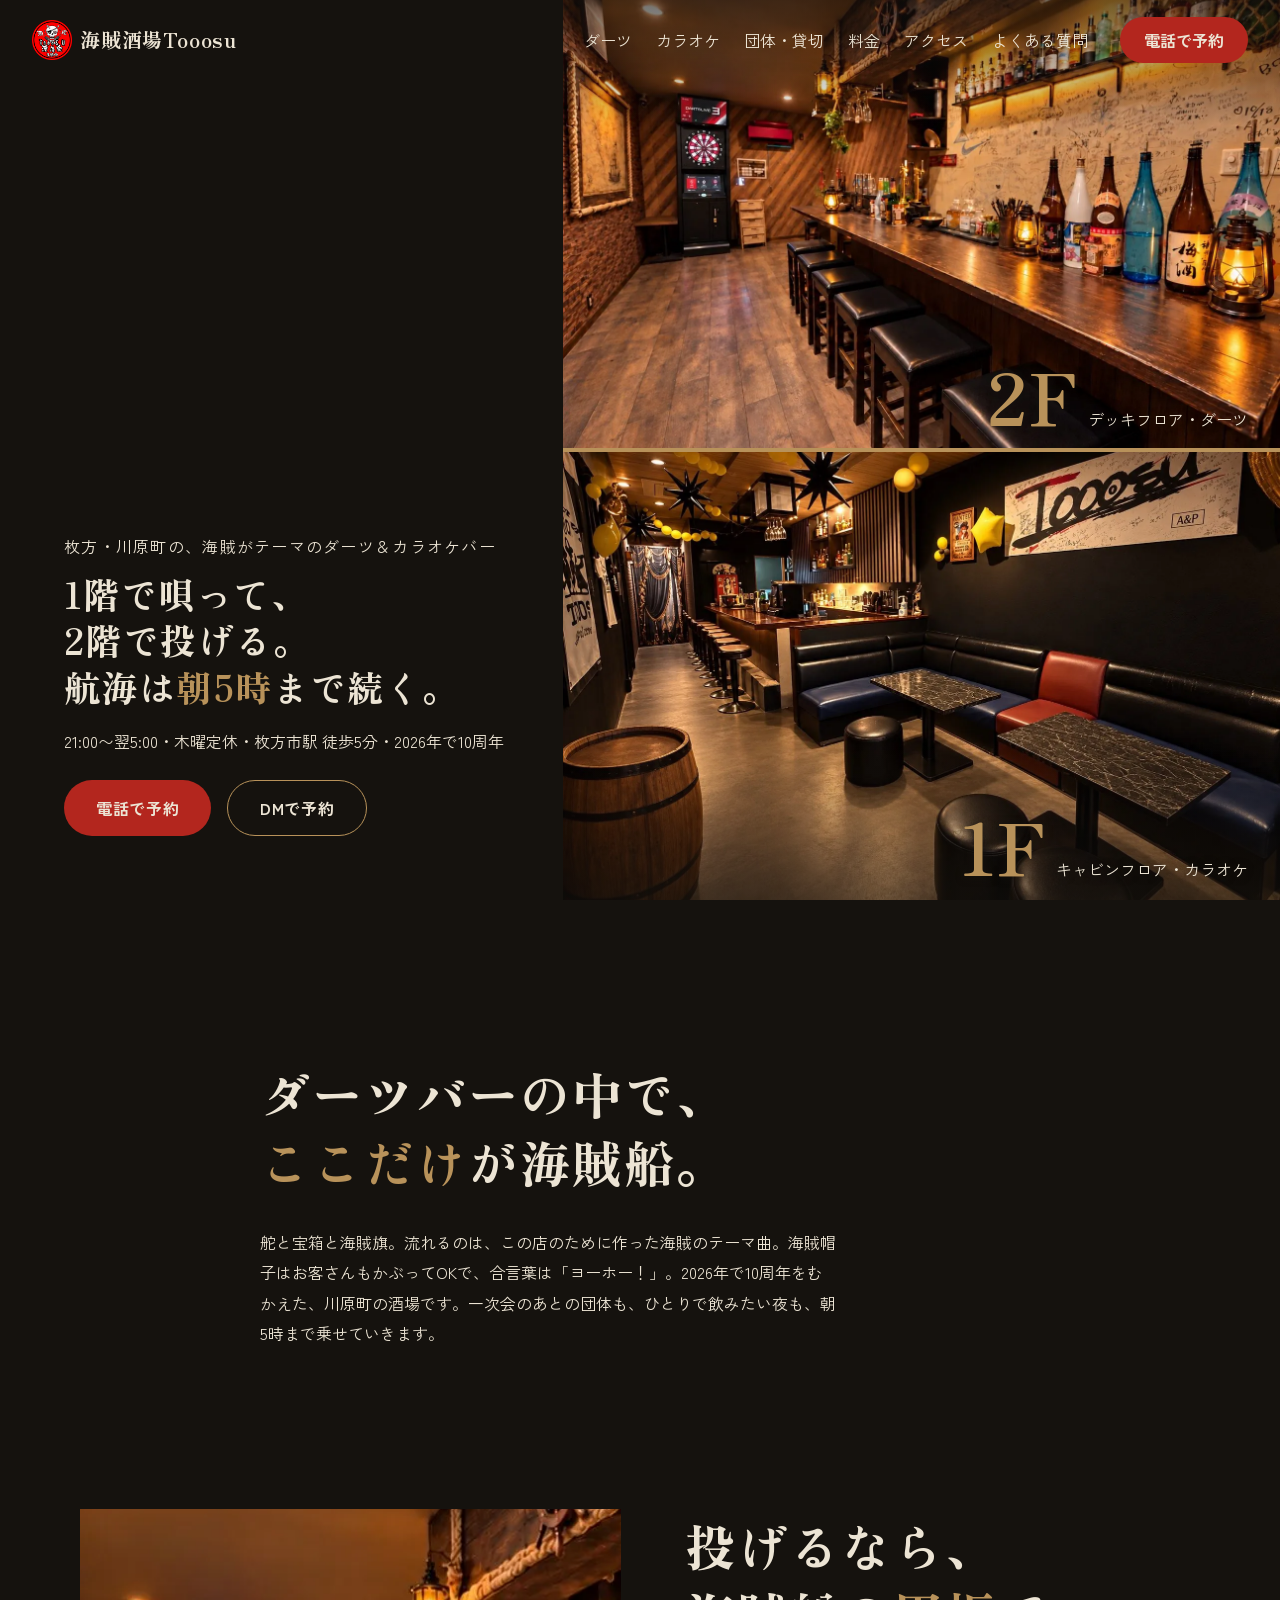
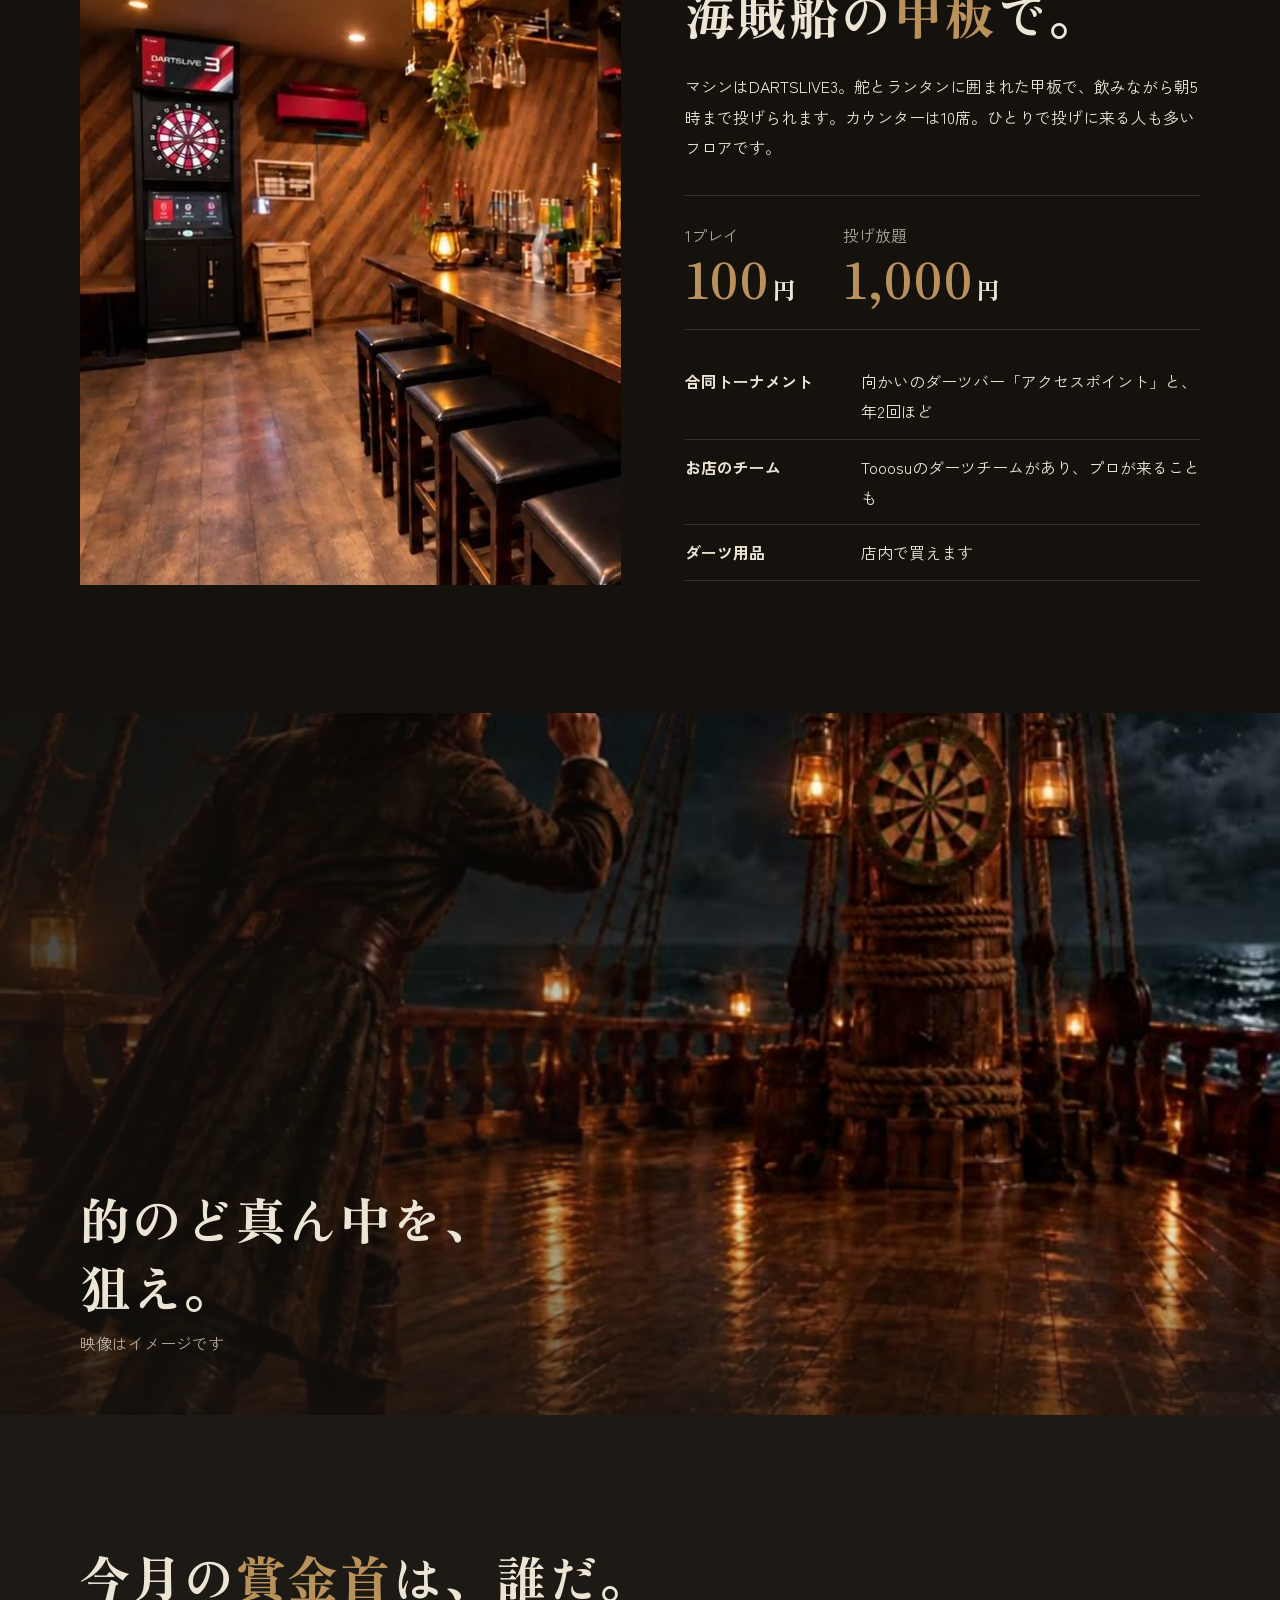
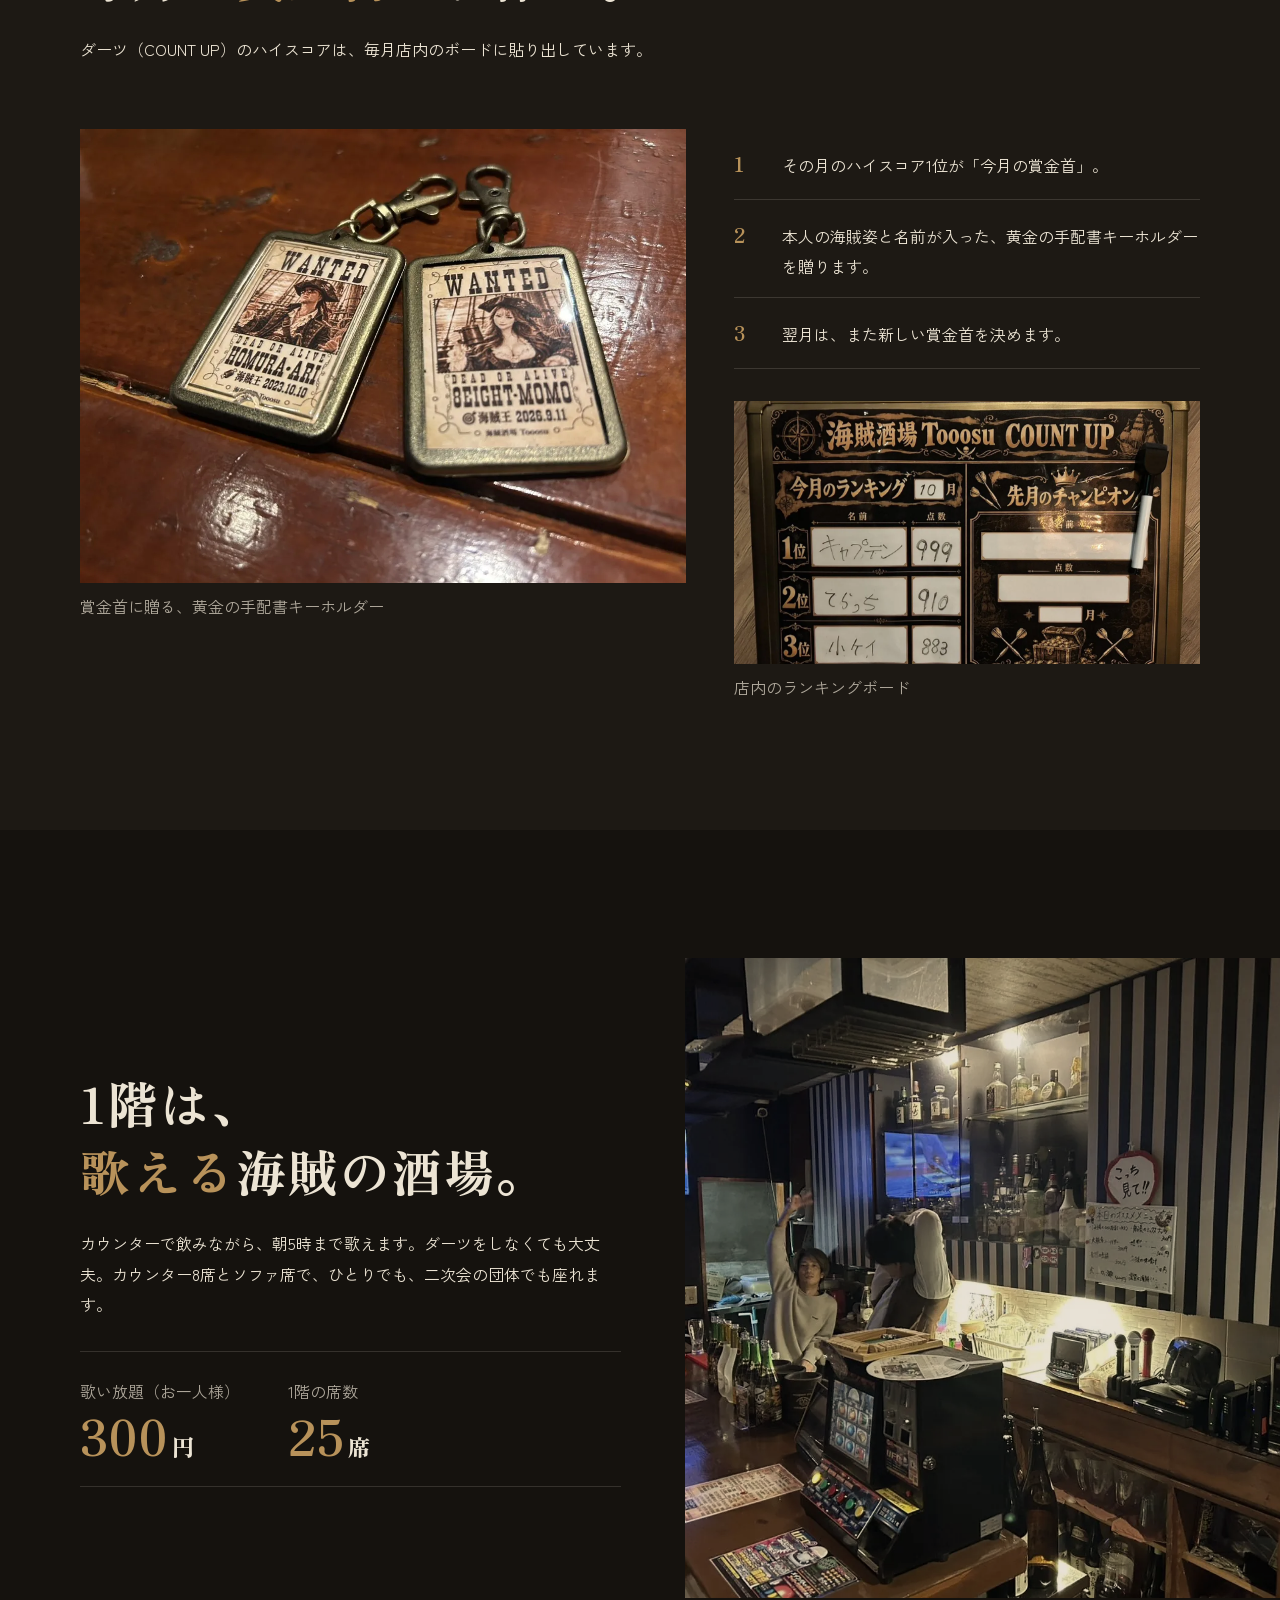
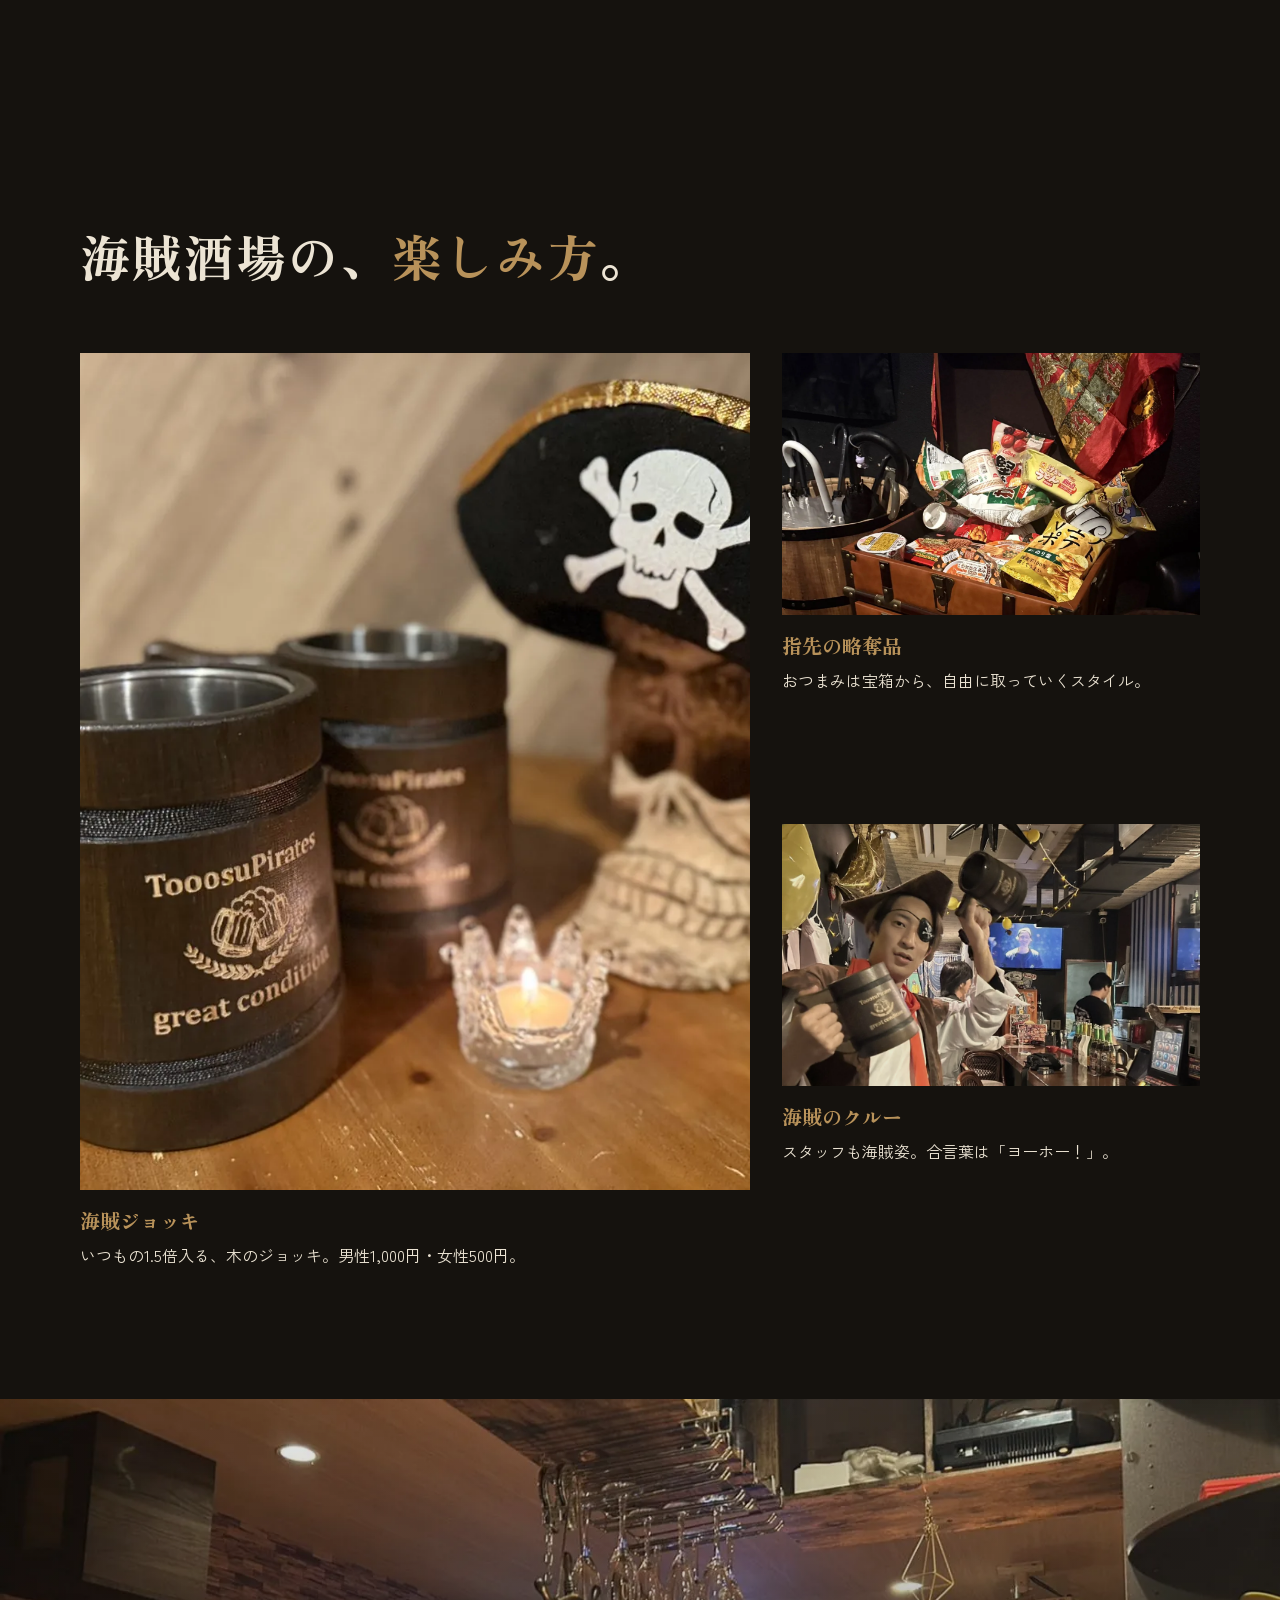
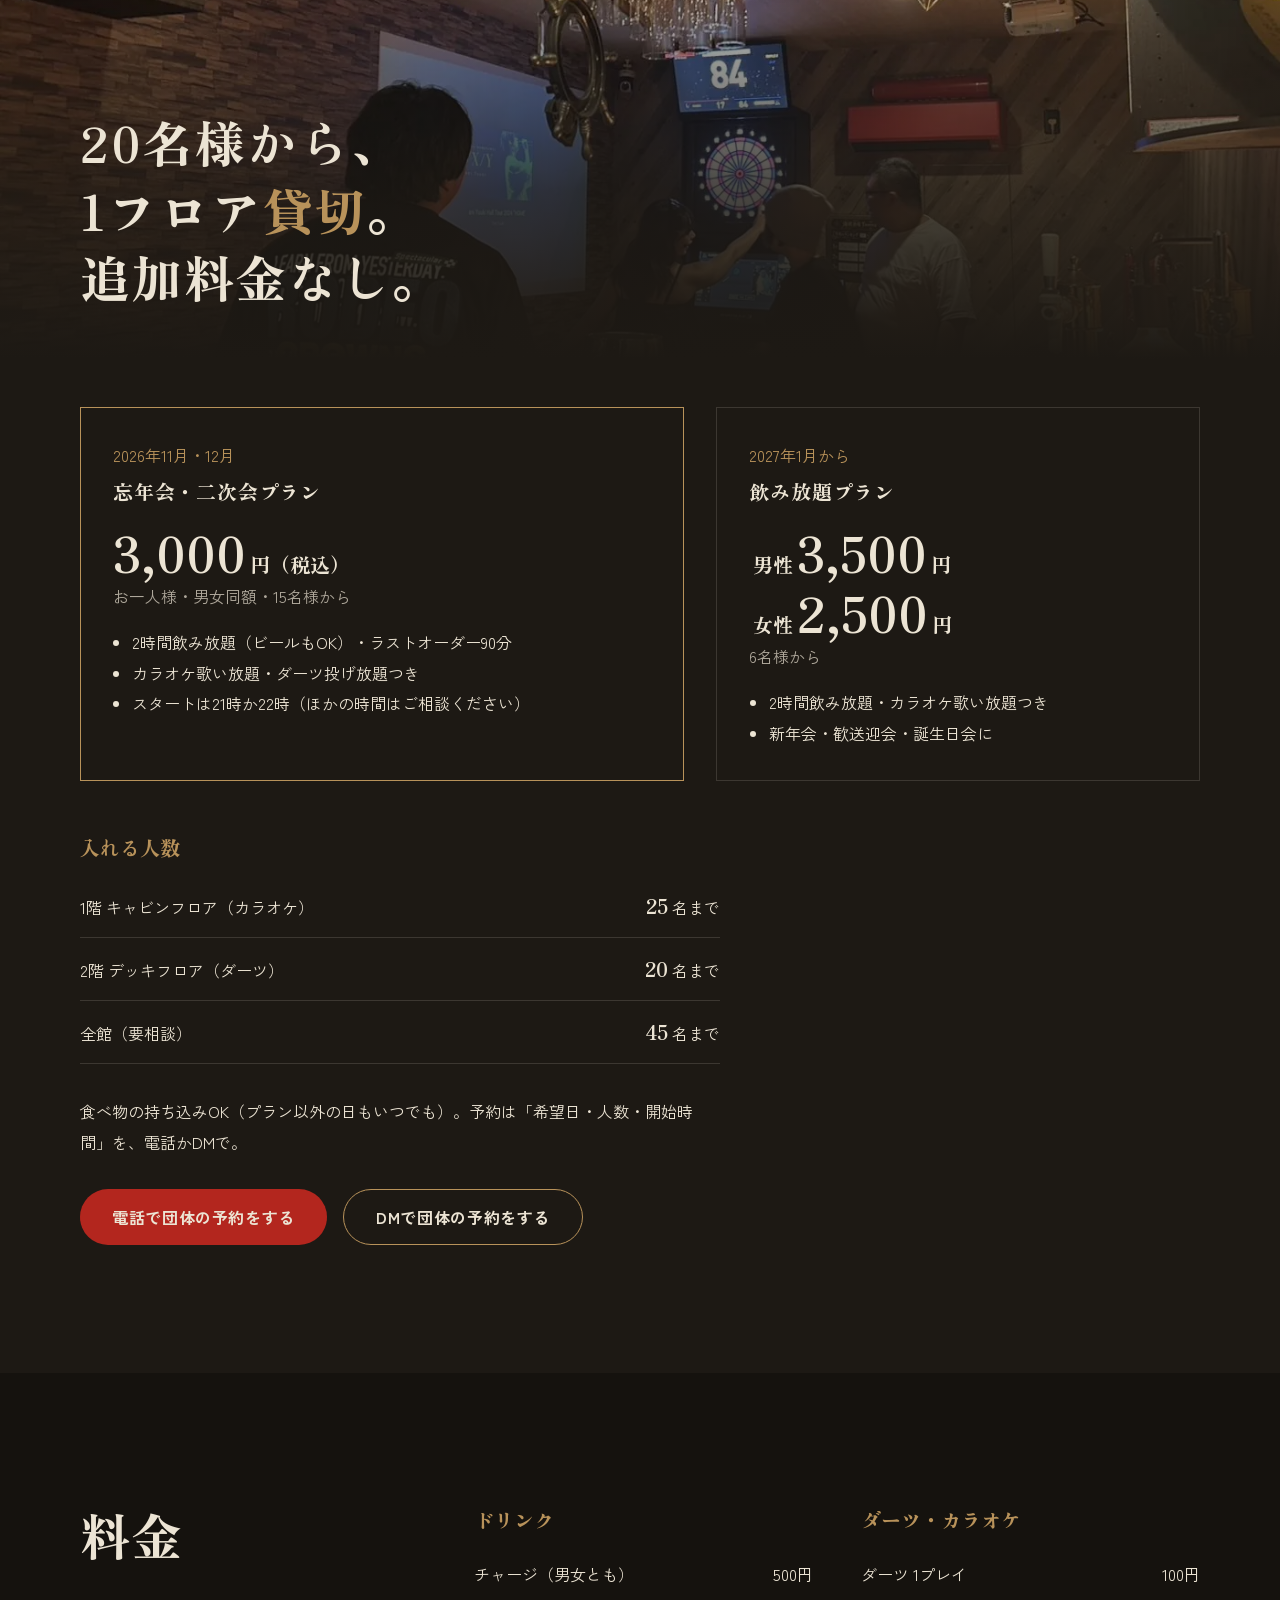
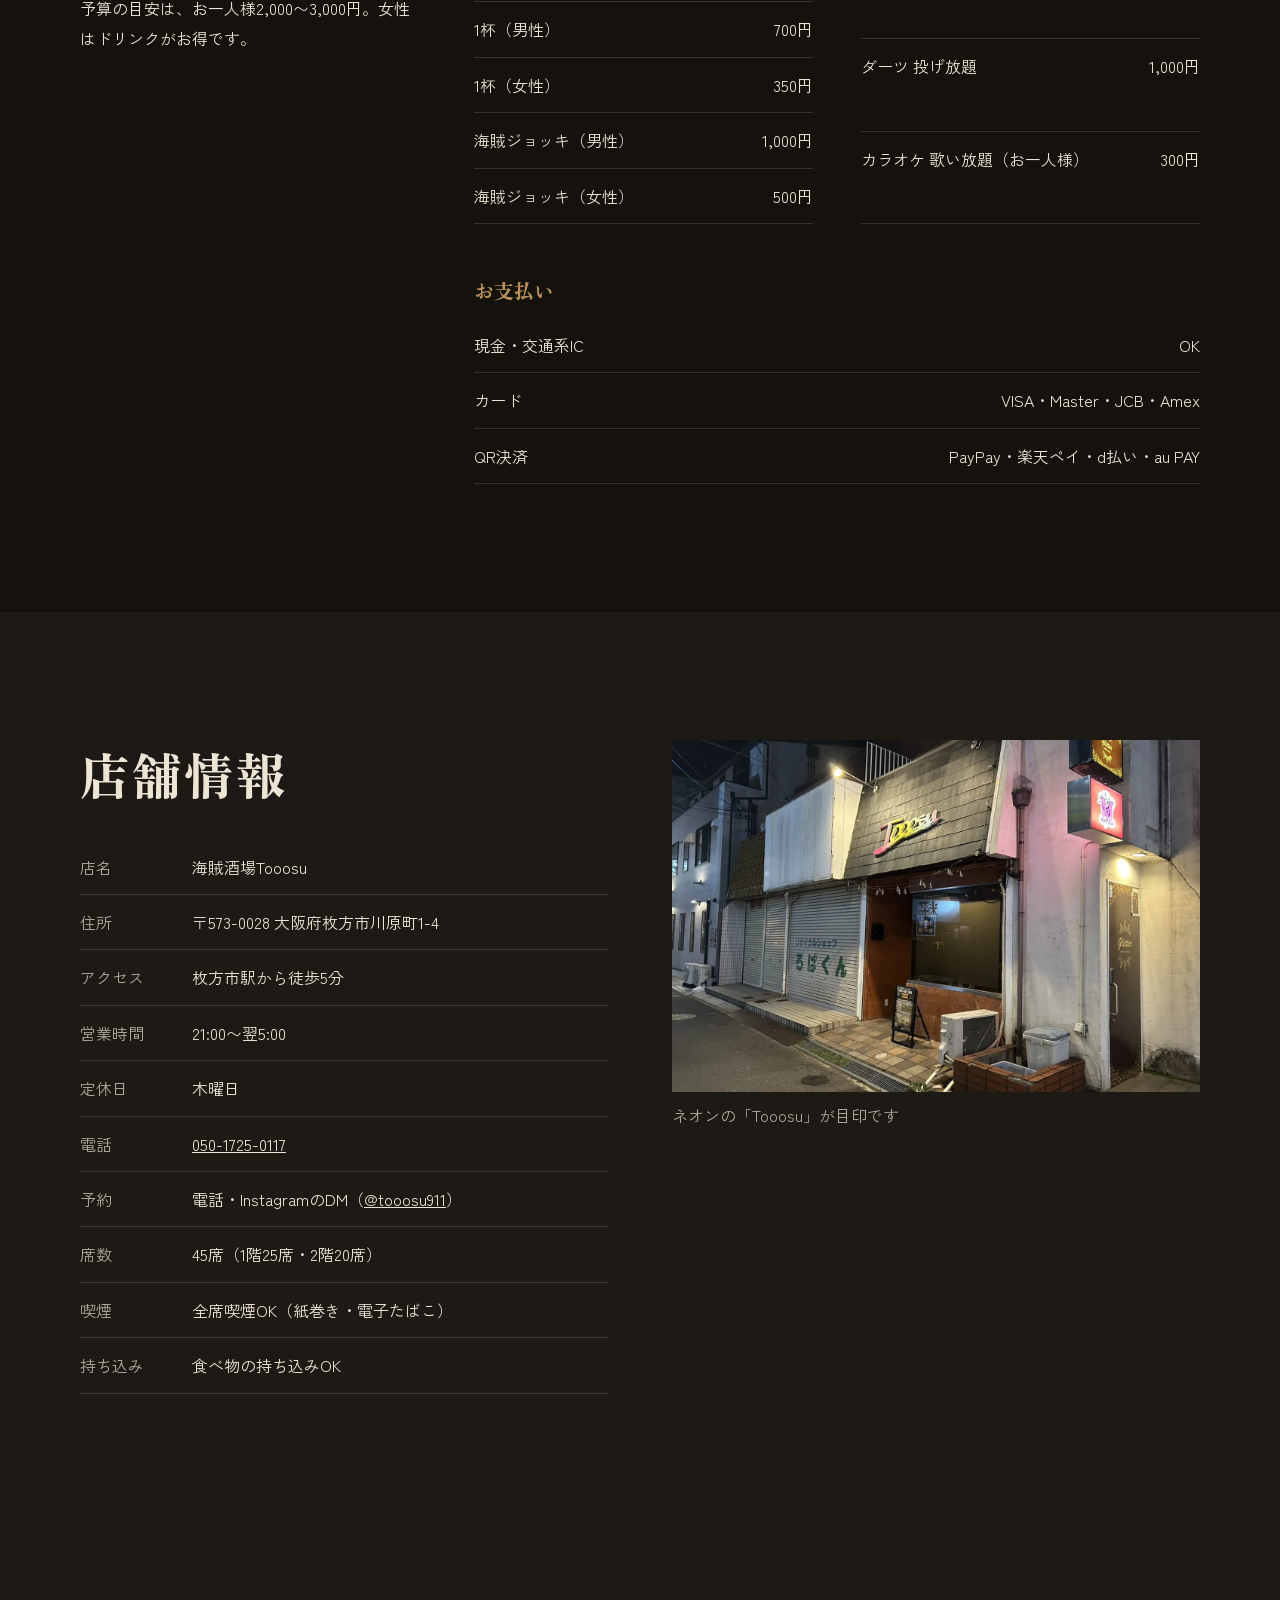
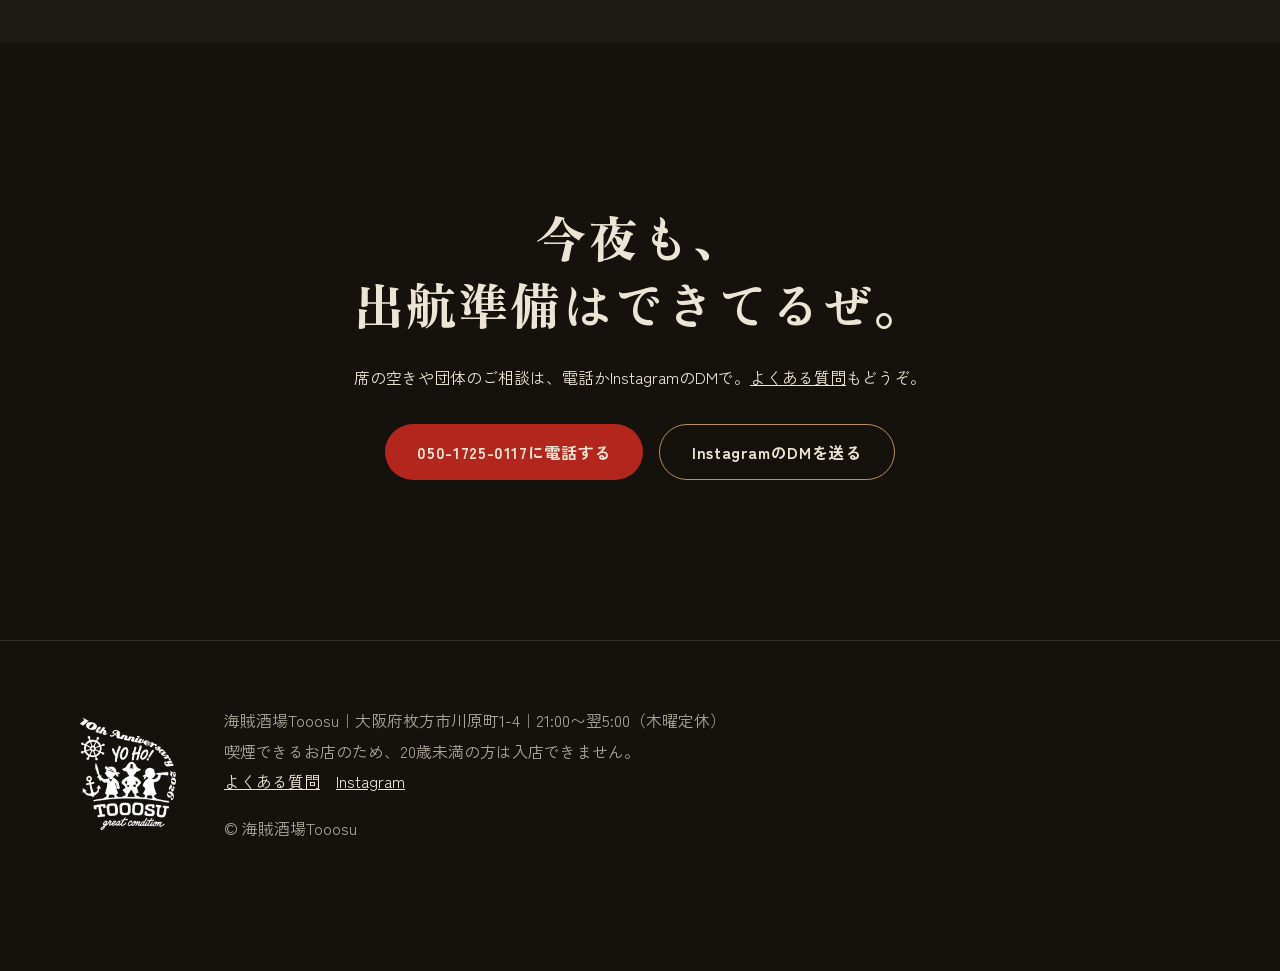
==== commit 229e6fa5: "一番上を作り直し：写真を暗くせず左右に分ける・写真がゆっくり動く・見出しを「1階で唄って、2階で投げる。」に・ボタンを「電話で予約」「DMで予約」に・CSSに混ざっていた壊れたデータを除去 Co-Au" ====
--- a/index.html
+++ b/index.html
@@ -10,7 +10,7 @@
 <link rel="canonical" href="https://tooosu.github.io/">
 <meta property="og:type" content="website">
 <meta property="og:title" content="海賊酒場Tooosu｜枚方の海賊がテーマのダーツ＆カラオケバー">
-<meta property="og:description" content="2階で投げて、1階で歌う。枚方市駅から徒歩5分、21時〜朝5時（木曜定休）。">
+<meta property="og:description" content="1階で唄って、2階で投げる。枚方市駅から徒歩5分、21時〜朝5時（木曜定休）。">
 <meta property="og:url" content="https://tooosu.github.io/">
 <meta property="og:image" content="https://tooosu.github.io/assets/img/ogp.jpg">
 <meta property="og:locale" content="ja_JP">
@@ -82,7 +82,7 @@
       <a href="#info">アクセス</a>
       <a href="faq/">よくある質問</a>
     </nav>
-    <a class="hd-tel" href="tel:05017250117">電話で席を聞く</a>
+    <a class="hd-tel" href="tel:05017250117">電話で予約</a>
   </div>
 </header>
 
@@ -102,11 +102,11 @@
   </div>
   <div class="hero-copy">
     <p class="kicker">枚方・川原町の、<br class="sp">海賊がテーマのダーツ＆カラオケバー</p>
-    <h1><span class="sr">海賊酒場Tooosu</span>2階で投げて、<br>1階で歌う。<br>船は<em>朝5時</em>まで。</h1>
+    <h1><span class="sr">海賊酒場Tooosu</span>1階で唄って、<br>2階で投げる。<br>航海は<em>朝5時</em>まで続く。</h1>
     <p class="hero-facts">21:00〜翌5:00・木曜定休<span class="pc">・</span><br class="sp">枚方市駅 徒歩5分・2026年で10周年</p>
     <div class="btns">
-      <a class="btn btn-red" href="tel:05017250117">電話で席を聞く</a>
-      <a class="btn btn-line" href="https://www.instagram.com/tooosu911/" target="_blank" rel="noopener">DMで団体の相談をする</a>
+      <a class="btn btn-red" href="tel:05017250117">電話で予約</a>
+      <a class="btn btn-line" href="https://www.instagram.com/tooosu911/" target="_blank" rel="noopener">DMで予約</a>
     </div>
   </div>
 </section>
@@ -256,7 +256,7 @@
     <p class="party-note rv">食べ物の持ち込みOK（プラン以外の日もいつでも）。予約は「希望日・人数・開始時間」を、電話かDMで。</p>
     <div class="btns rv">
       <a class="btn btn-red" href="tel:05017250117">電話で団体の予約をする</a>
-      <a class="btn btn-line" href="https://www.instagram.com/tooosu911/" target="_blank" rel="noopener">DMで団体の相談をする</a>
+      <a class="btn btn-line" href="https://www.instagram.com/tooosu911/" target="_blank" rel="noopener">DMで団体の予約をする</a>
     </div>
   </div>
 </section>
@@ -352,8 +352,8 @@
 
 <!-- ここから：スマホの下に出る予約ボタン -->
 <nav class="callbar" aria-label="予約">
-  <a href="https://www.instagram.com/tooosu911/" target="_blank" rel="noopener">DMで相談</a>
-  <a href="tel:05017250117" class="call">電話する</a>
+  <a href="https://www.instagram.com/tooosu911/" target="_blank" rel="noopener">DMで予約</a>
+  <a href="tel:05017250117" class="call">電話で予約</a>
 </nav>
 
 <script src="assets/site.js"></script>
--- a/assets/site.css
+++ b/assets/site.css
@@ -298,83810 +298,30 @@
   .scene video{object-position:55% 50%}
   .scene-copy{bottom:32px}
 }
-`�cyK=%�."Q�g��u��!0�G����m<�	m�Y&��9ڜQ���NIfo�G�f�U�I	/jdqZ���V�&Tӛ@�wJ�6d��qPS�$c�Pޔ\C�S����hs!<�!�^��q�������-��fS�$r�.�HV�7�!�6���G�"�Y;��aI�6�B�j^�����C�Oဘs��c�9�Pc��h��ޱ�"�@���P6DF�J�-�����%ѪKL*{���ʷ�>�dD������VX��jt&�RG���J��Y-���-�>��������"0E��C�&���1o6�f>M��(�?�};>)�qfX%<����'�Э�e��$4��Z�R�������kq��
-I&�V�~=9u��'r]��^� ����Ws���P���:�!�]It�
-<r�GRA��/��祳��b��k�iv-�)��B�^�6%ʬ�8B,�"���y���jB�-(l��F^K��&�   IDAT
-��R'�Xp�f���S�2-ٷ���W� w<*eC
-�ڒ�Ne-�3-i����.�WǓ�Ӡ"ŧP�e����9��/�nQ-ɱ]x:������;� e�� ua ���δ�t.k( *��X�a��÷�z�vU�ک�$�4�����ċ��aI-�Uw%�[UeI�.�i��^�ü���U7�j'<j �G���B� ����8Q�`�К'b��D�-�*�~�����-�v�P��=�x�}��--��-D:��F�t+o��Tڸ���r�0-)��(2o���e�U�@�ԣb-�/4�K��F�z
-81-[�-z�Q
-�-8���<n�[��̣� ��Q�K�Hbә%��?��M�Z(xer�:�v)�A	� �c�ֽ�-�yu�c��*��!�N�H���-׽�3-�-#���q�E�5S���6�G����f�˲��G�ږu²�)����Ax(  �V
-41��RZ�D%:]X�������z�>�"""h�ʀ
-Tb7��G�Mf��-�	��J	��w�,�-�^�-���%�[�u�IO��WU�������-%��"�)����������
-KW�X9E	.�®TE�ڶL�F6V�R�A?�l)��qK�W���@�� -�*=�s��S�{��d![¦ٹ�Q$oh ��U�H%I2ׂ��V�.�H�-�\��䁱n��1�,��쇲h��C�O�9�e0�;L�y��,�=:ڵ�b���a�4/����5��-Z0r��IW5�X)-��Da��O.p�~mW��2����+K$7�-�	*`�H�q�01h�&	-5c�5�7x��A��6��8~��}�� HE�S#F-��vE'�h�4����3������b�&-��aYJe;�ocY^��U����3�1-�5k�C�Q�d��H���g7S���6���#�C-¿a�]�C|�b�(i8_Ϥ��H�-1 ��X4��9	 �.(��[ր�W;�G�-E�C�-$��jR�AX9	=f���i���57qJ-�A��ěھ��C�@ɗte+�@^ ���-"i�c���.��fɔ@�a@����z�We��å��󳀈�A�A��q�
-p<��ܐ�߄a�#l"->�����ǩ(�=bPR��V]<�[@˂�['����"�!�i������v;pL�� ia<�#Z�0-)��+-��d���G���g!��A#dKj����V��gpe
-��PV�\ΉT-�=9䆬D��C E#���U�6FJ�%���G�<���.F�-�S-*u�t�-�T A�ձ�S:X�h�
-��+^h$'X��5gl�
-�z�m(R�L�^Rn(x��D��V��j�p�f�!$yD��6���(�--�Hͬ��}P�43&g*�������|���-97�U"ڢ-}q`"�$���k�oo-��QzrΘ�zP�b\�-���CD��;MM]�{BXK(�f_����2Zo�]��~�u�Y��Q�gE��"P02�-��-���ż�!?P�/�g��2mk_r�˪I�x
-�AP�&@R��{O���-{�ZZ�+�N�:���_�3��)���Q^S�J�Q� [E7%�ۆ5Be�r�7�;Mm� �߬$��`��· �Tr٪����mC��Py0�fgK6�-0�v%�-�-;�-u���:�9�ƭ���;����K�z����O-��#E�c�T��0W�G@|����c�`cU3�E��d)�V���w�~�A����퐚w-����j!Rs�\u��d�W�XU�Y&:��0���P$�b�
-l�n-�H�m�A�yl@� ��-Aw������W�0t�B,�o���P��oR�X�q=�@���8�n-rky��0�R��5-� 4�#�W-�Łh{1~e<�9��cI�z�#���0L�C�����̤�fI��ׯ-�Z�&�4d��g���*�V��F���$��:��-L-�����.MfB�[���g(�c�M�oT��z��}��Fp�-����]n=��������E	�10x$����~��<"e���(o��&�6-�-�-*�-��z3��-ˠ��?*H��QIJ��U̽�#���	d��bS��FGaRbe�HkJ�j����S|��4�f��%��fΖU1P�ol#�+Ԫ �l����1�(�>VK�&Ѝ-�%�eNE���{7-�T9�ZI��M0��[T9<�bf���f���� L��/���TW�<y�yzk0D��2FA��I��g�
-nz��Y�C����-í�*t�V�� -STf�-���phjm��%A~3-���C-5�����8�&������l�--l��T��dr�0�BX���4�kK�k��#\F�1�с$UI���޽�2iɭ�D*��;-4,3�gP�w)T��#X"�����^$,ڎ@eZ�&~��z�A1��8���-I�N�WEQ�C�ضξ����������Z��F�l.o��$�.���8��.�׬���O�=CX�<����bm[b/h��Ao�)�=�i����6��9�޳Q����%����%�ঁ9kPzs	��t��hNP)� u��U	]�ۺJ����sU�mVM-��_1g&dӢ�o-�s���-����H�q��T%ʭsN(�H��ƫ��K�6og�H�wQ�L��-�c������NY#�V-�
-�;�3���B) ����"8��cc�_��� (�4R�6��D؃��-/��W�5cm�и�����T�pi��m�L�ߒS����,��ܺ���4ī\	����t3?[�MA J�_�G�(ӵG��-Ke�DT�Ԫ�x�B�o�+��CA=����D���?��L ���<}��!�� ��L˙���'��-*��o類�>���rk����S$gz��u9pYv1ٓ&J��pd"�:��cALA�ER4i�@ر=���n��\W�D^��l�4�-�<�/�*�4�+gV��[,5�9-B+���xM�><)�SS(�A4�y�Fh):v�n-I�J�]腽�T$� ��i���}w�th�����-4�� ��%t��ӵ����@��=B-p�����6�-uQ)�Ymꕚ �;]��?���̃�����B�\�q���-�w��y�*�v�-E���G���E)52���sU�݆��jo-\)��J���g��_����u  �8t^�f��̒rH���6)iN�t7�LM7�u�)�!�iΕ�*5-O�ZYtɽ4��6)�Q�"z�
-�`ۀ����-\*�i-P�"c���N7��Ֆ�����2 {�P*-����<���]�v>o�]��6�Y-��)�u�6�O�N��;��
-�������1�Yjw0�_z�A�r���� ��3L�m�CR���/��,��R�L5�x�-#F�έ�|�i-эr$��� � ]-���G**l-T��'0$��-lF-��b���c�X��PMP�A��hx�t�-?����� o �͒���5dHr�-x�<���yz�Z�b?
-����hQW:-������-�3���D�l-�`�	���)�]6��f@|�TEt��[�aY-�QcJ<bA��C--��͐4���];G�s����̮�r3���x0
-� �Y�
-�����z2�v3�S`I`��\z�i-�)9��\��&��dt ����н3@�?��j������`a����[uZB�~E~;(/�pw��=5�RO3��$����c��w�C�"�3��aPdyЦo�/�?ś1��@���&WF�3A��2|"��06����`�e%P�������-폎ϵ%��x��_�j�P-,�-
-+�Qo��lh�khI�EN���*��G�A?��0���Qm�����&��17^�CΟZUV+Y-(�X`,m�0.
--Z4*�ofEt�D4.w"h	[��o�K@&�)4�ƬA�,s#F}������l��d&�"g\μ��dd1r+N��2F�u,�-�Q�b��I{��G� ���%.����oV�(@�.���gQ%�,
-�Cl<-I�-~@�l7�$d� �TG ,��W=ҿh��/�@K���H������m ���C;������   IDAT�4��2�1�#�Γ�^-�h2�I�e����Z3�֟|���ҭk��6+K���hAj��-�a�$?`b�� �T-���[���'�Z^���-0�-�		|�-ؽ�5�-�9�Hm�� <�D���GP "-X�m�k�P9,±�-��r]��G'j�A�� �-�Ut\�0M>��/3J�+��-9��-^��w-��eN�tt�2;��(D޲>�> ;��)H)��C���_'C����h�j��!\��M��cQ57J����-��PcNRK!wh{�A)��4�q���I��r!��m����QgÍ.$9E2��;-�o�į-�k�Ғ�6��-y�����mD��l��� ��-T�c!-�N$'�!jG��-`-�&4�P$�^����4��$�ݣ��C	|����?X�Q-_�3��j1��kq5Z��4@�ծX��w��YH����%��S�-�;u�D��&&�C���X��fP;%ˆ��HsX~`+�k��Ej�<�6�r�-HȦξ-WľfP�fW��`0�
-0�89H��f�`#X�~^�����-t�/.��vtNh{ jAI-3n��-���/d��g�Q-7��NA-���Ȧ7�u>0j�A���g�׬�[;['�47/�lQ�ep��-e���p���C	�u�����!�IN�=B��ʘ���B��I�V(�4�C����B��M  Յ���d.&�-����}�1�����:݁\l*��N�X#9�`CYL��*%x�/-��C�K����e�A�A��-O��u�e�����+���-6�Gf2���kU�1M�R� �-ӆ㨂XZd�^͉�ph#����-N0��,d��Q�O�-��a��c	J|��j-(���b�"��p$`0jF�-����Ѩ&7ƪ��-P}����-J�6&�=�����2��Dx�^�:--�h��4EJ�
-�T���܀������7�a��YY��1����j�x	R^�>��m�o�+/-�[��n�"m�(?�t��������W�-ӮP欽R�E<[Q��n^OP��&�=�-�s��+�5�>�F�� H�In�`@=^*ŝ�Y1��u�@{����mhXP�?����j�g��|/��Z0d��!�a jn�-���C6ql^�6j-|��h�f~4�@���{�[��@鳱��xԒK���*aQ�vn乚-�9"������IM4���z��6+cI�Y;�΃@Z�-�-B۸ԁ)SS��!C�Pv����uQwk�~�{A�q�PG�t��ZOڎG���Ʊ-�/�'- �=��s��-xo��AR^6;�,-TEL��J*&�J.pd-�닄�T�O�� %_+-p���%�6�)�9�������B�M�+��39��z�n��"�܄��U]Y�a�,�/;E<���������#�k��śd1k�A/�$A�D��b���z��e5����U�m8#�-T�[��.�VGo-��j!�T-�L�=sDQ)Ľ��?w�-E�
-T����#� 	x&�\�|B��B���o�r���;��tL0&)-0�P�V�#��$����c�QK/�Y���t9{Ƙ<�I�-W��-�l#�)(�;m�-��V����jc[�c[`x !ƞ2+�B���D���*�J��`���JHa�@()�ɡI���"��5�n�K�'����G)�=7W��#}�k#�Ԃ��)-k	����,J�\��Ǔ޺v,G�-Z3 �'?�xA��{t�^��O�H�[��v�@E&,��Z�'E]-�4-=d�OA-ɪI�pd�<��F�ud�kmH�{��>ҺH%\����&�%V7�d��z��ɇ���eel-�-�R5�f-�YA�Y�E̊G~�R���Z��%��
-P���-8�|m5ô*	�{E�S���X��<�-zR-q�x�&ԈG����:���&~�,�QɁ=|��;E�0qx�GT:�-�X� �h�Q�([-�3��X�Ж!�b�-H�ǣ�v���N���̢���X0T0
-��M�����z`|�f�b�H-¡-�P6�u�G��y�jX��-$��H4*%4���� �%�4V���ʡ�-���G��b%O�,�F�/�X�fӱ�����@�+4�x -<�@���B�OX���M�F�Dٺ-�B���������-�ݗĒ��� ���)4'���چ%������4����1�՟Uԉ�emF%�!h!-B�����P��͖��9`:��J�@�`Q��-V�6�h��v[�l��7��Ƴj�<|�l��I�s�	Z�� ��	�-E^- ��;J���d� 8\^wۍT�AP9պ�K�2N�q`G!��ؤ-��I�Lke>�ᑣ���"j�	�Ҫt��>� �R��O
-~��y�6��R-�U�b��&m{�j-�b��-KY��Zڴ�P��81s-�l �Zցf�P?���h~��Z�+V�����f�M�Bza�&a��ml���M�@����+�eť���S$-�N-�k�cS���sLJ���C���xK��O���ͷ�5�]#�ݦ��ą���\�G�?`}
-;̗�q���j��-7� �)��Z���Z�z����s�-ڦ-��.�X�`�3����ђx�h���_C^.'�%)-��0���+�+Y�Z-b/��ch]�+Ő3kW��k֯5K�-����$�1$��W�$�k��K�^ ��h;��G��Cp��T?�<
-�H!۹Q��-bY�,��2��w�����.���O��Ήa��I*E�wD���6�&-����	p�-p��fƲ�������	�:��\����B��-F��j�(`�.�9�Ou q�1,X^�]�),9h��VL�i/�4�����Pr����)�D�u'�����B�X+��x}����	ϰ�2l����xA1{�xD���</��(Ҩ|v6��V @$�e�w��O-��5A^4���Q��Z�JӲ$]�,N�{�í !v9Uko��,���TSiF[���h[X,9�)��t�4�f!��wZ�hŖPb��(��A+�	!ȣS�6���u��aa ˅�E�C1�T�o��Z�O�[=ƨ4�*��
-����̨�٦4��^(�;�Z�T-��N}�c�� ��x���H�J��-���Qf͚6d=������ɦɅ�5K��F������-�Σl<SLO��[��~D�B�0R��ZQE�K��
-�v��Z�e���m�)d�Ѫ,T�0> #�q+�/�b���6���x�t��Q�jT���Ƴ�N��J��P��QN��~<���� ���@l�|4�U�Q����rQI���B[�[r�u@4���� �5�<5�t%1�	�a�m�k�AXT� �^(�ҠD5�|v��N'��sO���<� ���	�}���}�Y#x�B�XAZ�zQ/t�M�`"��lΉݚ-�0o -�Ö��T�l�.�|�Ik��YH�2�6"~�-D�(��/$��]<*~Z8a��~��30�޻A�����X#u��J�D�HT"��$��e�	=r+,-Ď�.�~-cX���AҮ���$2r[�3���-Y,)�xi����Ld�o-��[�0��wA����-A�
-�ID-Q�R-Ϡ�}%l�m*2y��-7P��k��'����i�B�-!]h!p���d*Y5�Ԅ�;��]<n�L����Bф�G��<�t ���-{�Pj�H؀S����ˏ@��NI-KR�떏e�*Ow�_�fg��&�4����Q�3Rf�-k/mΎk�_ �����+9-W�ڡp�z�ځmd�������PO!�P�`t�Ur�F/�C-��YyM�#>�)��X,�'�T:�&,��GL�-�0V��@@�4)9vη��r-E%e�� I�������XZ`P�r4-���V$_,Iݖ3=�K|�C�m��)#i똚u�IT=�a�y����(�Zgh��IՃ�g^K��
-)3C�`e>^���2-�F��*`�E�Q�f�=��8Y,	@-�#y��G�/�m^�i����a^�6�xd�U'��B�G�]l]49!N8�ȳ(�?�8�lE(l�M�Hw�Ɩ|�P-J�^�t���/ʍz�����E¨�a#y2o�3�����H�-��X6_��#�   IDAT	=����6��ؽk̖���Jo�:�K��Ŗ�8MŞ�Wr	jS�36L�Y���#�����Ѳ�X5fD�9��ȹ-p���%ٖT�|K��'ܷ6�R���:�Î�`Z �V��u�OtOH���J%k�j�-x�ƀ9���x$'ƣ��)Hy����Ud�hK�����K��hj�Y���-�^�I>��
-�k	���8���mI_s�aΏ�po��`��'i�ɾ����D�r�HvV�$u�a��I���N���-hL%}���-�!��@U�!�Q'���1�}�%�;�����s$��c�\܊�H$�>-�<a7BH ׄ���� ��y�lr5H�q��W���\�ZQ�# �h`
-���D�K�H
-���y�Ȉ�H�G�	9�ү�6m<���;�*��p`��h=�XR���ǅ����M$%j��T��--�O�
-������IR8ۙ#�l�����V� �]���,S$"�%E׍�����c-!�-˘Z�-���$�%ư���	��d<h�[s�X�7"-X�͟[` !��PY}���LF��,`����K�����=ln�-�Y�<��4��73Ljn�.-%�f1�YFQCC�P	V3A+!Qe�WL#��JZ���ȃ�mɊL-[47���c}�>1ER5۾A��ۈ3�V6���(Z��Y4���"K?��hZǥ���'G<;���>�l�I�F�5%Ə-�JO-mm�ޥ�7u��o���	 jQ�5NP��JF��i���rˢ5_=��h�Ӻ�6Gn�Y*���[��g�5A��Q
-�`���c �D�A~J�$��ꎷ�D�ċѺ-��v�9n~�B�ĩ��_����l*-F�u�J��7����K��E��"�y�Ia�kI�"��ZG,��YL\ �z�(--�|I94��D$�4��_���s-�;G���CS���fg\7�rq��QU�s�U�����P[8b%j.�iG�-��y*M�#�},K���I�-5"�S=[@AF�HQ:���"���5 <���Zd�w�<��W��3QbE���)����-��
-=,j�e��c�;*���!��g�ԙ�2c'�x}�g�,8&5���f�*�ס�Ŗ��J,I9Vex������-?j�g盉HJ�J���_K�`����Hy�77\X�)�)=NϘ�[�����B9�&������*n��8xZ���I -�-P8)�K@��S�����-�YH��ujݺ;��o
--�QaKڴ�S����H$Jf9Y�9�ۄ�+b��1T��x�-��fg-�I��p8L�%��@�Ѧ�*�ljU{݇�1p��"8B�M�ӈM� V,�2�%p���G�������xz� dS-'��̢G��q)"(w�5�-Rɒ4���v3�Fy��f��f�Z-h��-�VZ����ֈ|�,�X��J�Pi<�NX���ک-�e�9��Ej��e��-8B��£.690��gz(;�-�2(�a�@J�r����>~$����/���B��,ﴬ�"*Ŝ5}�ZFfP�@˔�_��G�-����yꃏP�Z�#10a�2i]�l�f�=�-�E<��]d��kTE~$��YI��ӎ�W���!x�r�32bT��?bѲǠ�ŲCݑ��2�-��rM�Vy��G��f�mz�����=����$�СE�))��������-��-s��,Ĥ��(����\��W���+����8~�-4MJO�L��G����A�׋%���!�)9�)�--�w��M�I--�������fl�?�1-���%��Ι��x�/�9Y��CyЦ� E�<[�Y�R$�m�/9����d�F�ɫA�b���,9�M�7�� T��=�O�ѷ-�J<b���[#jƹ-�T��t&SY�*Qn��MΕ�212�Q��V7i-'CO� Ѹ_M�2[�d:MN���~lѨ-uTQ�Jvه@s(�oL9P=�*�2d-XdBU-6�\l~,ؐ�<qL�EG�%�*��d��|a��9P-gI���8eQB����D˃Cbo4��T��9+�A0gAnF���̩*�/�L\|�a�e����怶;GG��O-���aN��0�J'�q�B�V����-�⠄���-SD�H|���7��aJ<"-U�GR��0@��B�2(��v��BhFw~0k`�,I_d'�ڣ�M�n��F�D���-T�|�B~c��-��6Sj�D��ГAq��B��-%_^n�{/�����# w���0�-#�a��>)p���[��-O��C$,��ǰ8�XG�Â�{�z�)r][��Y��i����x7�G�H����K�{�w�m^��f*�.�����k��-���q�-�r��EԦUw�-�X"��gc^���yIX�g~'Pbe1�kD��+j-��mb���b�ø�g#q�T&t�w�u2-���l쌱A�Ɔ�%�����,-G��\�KF�Fky��@R�ac.�(I���$8�Pp ;ڊ�9��D��#�:��dV01�-�f��1b�fd���cb�����-��wS��Wqts����.�^!��r�ӳA�2gPr�Т̺�pA۾�cҤ�|ß⌢-��~@�Fy���0-e�9�`8db��p�3-�ֶ�x��A )<�����n<�ZQ)3,i�+ �e��,n�&A��
-t��'6��%|C�H��C0�S�@����<25�be�!t������r*�"t���L���*'�䎏V������p�k���tir�f�y�|��#�]�X�<N�#k	kqB�IZ( �	J���(����������2�jX��'a9��
-cPY�:k�\d���-@-m�B�⋴�J 
-���a���Ȝ65�b(C=�r�-���?"D�S�X)k֩�#�=�0m�q��L�!y�Q:��3,V�ڪ-I@�`NS~x��
-/����!	H��-3�1*��>i:�J��π#F�_����?��wjE�Dc^�/�%�z���-^�ZD���ʡ,���[o�����
-�n����� Pd����q�-*-9>����Z�����ۮ�M�K+-�dRBg-j޵~P� -$��'��QA�32���\;剤p\6N\1���L��˦���H�贐7�)8�� �!�D���e˅���(�W�Wz�+<9�����Bj"�9u:��՟ي��#��Z���5hJ?--f��c�y=�-�syk���Y%A�lHA�����HK�h�b#4U@ε�����0�2�����>=�����$���-6Kj`�*m�>�a�a:��n�N�*6@'��Z�Wi<���	S"[r�����L�;��n����x�lv�*	��-%qWb��-o�֚��s�:%2~4��p����=�i�-�@-����
-7�$W�5��We䱝��斛�$�rX\U�)�4��ض�q��z�gI--q�P�S	wvL{	���2O���ʸ�<)��٬\9���饚׌J�8�()~�-�#-��#n$�5���l-�~��(�<I�+ }��B仩�u�D��d" aE3ՠrk��RXK Y �QSr��J�g�챍����(ښ[+���Y~���ꠜ��!(Q�&�+Eb��,��Ȇͼ�,��C�Ekg��-EJײ�!B����0�� �\�-�J:p�j7�-������?��c TH2<2��mn�#�@����WD�_��o����H����wj--f��^�x�0��u�V{ �݊B�b�H?-2+��#2<�ք������t���l���{����ˢ��~�M��q�0��j�������2e:�m�J��c�J��=0�53�F�b8@�Jim�p��f�'7��f��W�G�G�Wya�6���H���-��)E�5�z6C}^-�q��
-Tm��0T�KjfE6i�g!�}���x���K-��[ڊJ$q�H����o'Z0�%	�:*ܴ�-au��M)�-��X��e����=B
-c5�[ U�H	7-�9�'c�ɏ����;革�41 Wϔb���s����8�8}��a�G+Hj(Ҧ+W�y�k���B�% �g;���U���=O���_��������F��7׍P�+7$��)��+@�˯Ͳx��XR��XȐ�t��Z   IDATfA{\[�#Jѩ� /iU���">;������#>���hA�'k���\�F��v��.�4e�k��'�>�.�o�l�D!h�.�}i٠զ �E��9�L�@�&G-��֤��>��@��|+�䗢3��z�-4C��,*��#
-��R�*hQd����uq`�*-��Ě�A����0ŏff�n<�bE~�̈���T8ʱ!C"O�Te��Z�������bR��(�B+�#�r�D�H�QF��8z�-�-��W�yI�r�I��#!>u^o׌g9/&�A��N2z� DL6��A�A�3�!���e+��m~~^gD�$b듊�����k��X$���õkHJ.[I���Z=s5�uz����A����Z�-�-���NV-�\"�M�;v<^e�-f�p-*����-t�ߣ}�
-c�(��6��?��%�>C�q�],�����Zv��ڮ-�^CD���P$�m&��� g�ͺ���2�l�XҊ+W��P}��F-o����:'��-r��hz�-d%C�F���'��n����ZbZ2�(m򑘉(�1-���R3ś�7�k���|�J(-{mז����1��-A��[GT�쐣᫬��?ٚ[q<`.mȵ��Je�a�I�	�`vV��Ď��In �CQۖR��>��P�݄�.��-��;����`([�BԨ-|�E��*'��I�R��GvY�Ja<	"0�@C{J�$ ��b<
-�!Z�B��+_j�4�
-dhU�%ec��f꼙"e~43�r&�a�{#��� ��~#���*y�mBG�D	���z��AL@��jn)L&o�j�w��ɝIy�\-�3^��f�X�{�|XP����#��8��.�J��"��9]"�Z�Y����0���Q��V��~-���ĴN���5k�=��զ<R���-�Ԫ��?S�W=���?��i�K�>�5-��-����B�i9k}�C��-�[x�կ��r�-ۖ�XΦ�� ��-�Q�[�N���;����&pjQ�n5��2e�g���Π!C�"eV��s:�Q�j3�w�'�rV&
-u-���K�j�Y��W�2\_���S���������������,�&L��|m�-y��̌2,�Ξ��9��<�,�$d%��2ډZQ�c+�u�2�`-��I�<Q�O%�E �!�t�>�-d&'%Hj���ķT R�1��`@����� º ҂WN_^���W�:��s��L"��fN���k�8�`bw�]"�Qp�Ģ��-	,��#>a$�h�ĵl��V�uGC�g/����p�\�jO��Q)�+��Ԗ�긠�,��a��,��h8Ȑ��T�^(�0�}Q�A�[���%ݏ ���,0Z2Ӌ-h��ꕄ�����7-Xr�<&n6*l@2w��}�$v�]���@��"��k�����AJʅ�鈱MI�-q�!�}#Fu�T-����%�-p�qU3{,U>4\�Vf&p9m��{iKeI��A�R���$�%@�k�v�1Y�m�5<�.+-l���d]Ԗ�����-|�k�Q�+�IJ-������D���Ω�:&�-y��%��
-�1<r���K����--%+v9�T3��+�n����̀i�������x�
-ϳ4�I'��I2�� �.��^�Z�t�(�)���%q:
-�nY�f�h"�c �)�%��V����ؙ�ِ(���đP��n*�L��T :G(���-m��6"�}GAT��Y56�hP��-0Eu���a�4���Ш���`�|k�бC�I���<��-&h,�As�	�Gx��T�jZ�����n��;�� 7_����\���rp+�-k��U�$g�`E)�K
-����͵=*|�Ȑc�%�T�!��4]'-h�
--q���mqk-��Ȃڱ-`�E?�2ɂ���la�MQ����h&��Ǐ�n����Rf�ĝ�
-����6�D�\!�ˬ<��}�PO�&��|��*s��2B�b7`�-��%�=���<�#X���]���I��r���<)]\4^�\�M#j�.-�k6��Y�j����v�MK\7E�E�N����"�I����/P��H���X�!U��>��9Bȩ�&/�--l��u[Y��7T�	��Q��
-m��)�{�����J�q�-@�ɍ�JrW.=��*D21Zm�~"2&��a�i=`Dv7;�A��N�j뙲�Y�G�);�G��U�𓐨���Y85?G�y^��ׅ(�)-��$�Br�VB�(��u-�g�Њ��<�z�C-|�`�$GAKUd"~-�s )��D�tRw-i;�P��AE_���Ԙt�k��2*��c�C�AJa
-�T��ƙ�m��h��Z�܅!�-�k�c��U5o-7�&�z�D��V�����9��pO����Y�Ű�;�`��C#���U��^.�GU�}��n�I�X�����3�9��y��J�u��AT%�D�����"���y�"�ҊF+��)V/�� �(Oͺr%�r`;��-�a�#� 2����P��$�n�q�-i�nATߐO��VYGT��T�ќ���؂5��Q�H�Fax.:�>֌G��^�^�rBd�9��-�H?�̡�ռ>���wS�!Y[kk��y���]Ύ�\�mB�e-U*Tʳ-sb�|�Y�)-w+V+a_���]�~��J����Q�)-9�D�F��c^FIm/�3qeH��-~�1�,b"(��-}X&����-@<���12;uA�-N�=ͪ�@Q'Cy�-��Ai�Gĕ	���L�$��4�ē��҈�]��6ޣ�*p0*v-ލ���L�>��e�&A��y��eDOE�6 �n��	ds�AU���Q�GD�џ�1��U�v,\�A�,'F��� ��A �G�V�J���ѠY������!r���� 
-*�_ѐ�-��Q����-�e�w*P�-F�:jhRr-Ϗ�?�i���{��P|���Le�����-��2]��ݨ�)�-���A�z-�Ȱ--e�AIW��T-���Sx-a�}��"�d8d'��~�%N���L����|���)�0c�nʮ y�-6��ꦃ�xw�[�J-�f�*�6�cy�����>�<5�6HJ�d��*��:<��q,L�8|W�V���,���khs�km������U-F�|s�Q/i-�`țs0Hr�Ѿ�mPƩ���8�w��v�a��I��C~���7E�)r��u����ӿ�(@-ڀ8-!�u-.Z���	�m��젅Ί-}ਯ��a6-=�V��A(ҭhI��ؙ�Ĩ�Z*?���xY�`�&�7��D攒\��bx�-;�#-������x�/�Q��#�EI�&rɆ 4���Q-��C���s�����pUCo(q���-Le>�Pӌ���62r�Wi�6R"$�G�@��z"�G-Km��-W�z�H� z	�k-2��/���t!��4�/�-1(i��\	��@��K�Im>�;c�����n��s�"���W��\jw��-���L#�0*�A��:3T�x-
-�)�eW�b�e�r�x6��B�.*'[Z-/��[����H��G�
-\�J��񈍿��r�6Ao�?�
-Q,?�"Eyx#?4<�$��20�0x�`-�"#L�����Cb@
-v�*�W�g1��ղ�gp���G�Qj.�}e�Ƒ*�>�ȼ��F2Q-F�k�8x�9Z1"�J��h�C�W6�Re�u��+�d���x�-9 	�	&��Z� ���l��j�$ wk�{�^�O)"�~�ϒ�Ch�-��y����G �Tܠ�+-d�D�-O�З��8IB�o^ t~iN��
-Ђ��/X'-��B L�X����\nj^�+�����-�̟I-��R^S�̊�9�2����2P�H�;g��A�K�uFR�Ө�%�����W徛��쪘m���]Xs�-+���@�E��O�>�ɖ6r���y�X[������<ψ?[8�ƲxҶㆮ��2�_%���̯tsJw��A	xS
-?�Ս����@K��Au;h�-�u�P#�-s$��q�Ond�c��t�J~�&Jt$īf�1{�>��W�Ӆ�D�FU�%�e�p"h<H�]oWCQ��: � -'������ނ$#I���uJ=xԪ~>3v�(   IDAT��L�(�6ݣG~�Ȋ!@�m�*���z��-�d���x}����U���-�;K�%�k��0�l�-����_V��-%B�L�V�jK"yr�xg�n,�x�9�-\7~������j�/t�{����U��@�ʳEA��L�d<b?TxX�<
-6M@N1��-u�i	��6��T*LK#�Y����a���"�E��?�FRH"w7��U�'-�J%r�&�'��u~�TQiT!I���ir}^]��vټ���r�Hw��P�M�����
-�m2��;���hQ� �*����o�a ��A�.���r7���Ɖ�wb+qT����8Y����vC��l�}�������g<$�8���[]J���+ŏ ���������nz���)T������H�ZW3C%��{����h����m&�(�p���I	H���+5,)j�Q���~b�v����$t`�>Vo`�'KM��؊:l0�}��2�����*�s,ʢ�a��CĶ�d%��H�%g&��YH-Q��-s�:7:Q�cV���q3�WNF��V5[�.$�)�2��b��)�O��1�l���L��M�}��H�؁JX���ne�^�p�=(ILQ�]��ֲ��tA�G�-kr᳗��6s�P�-��ƞ^m �%�y���H���<�t-	eL-I6e��h3`QV"��. hK7@���lc���,X��F�," ��u�����j&��1��h�a��!��	����q��d���8��E'�-4a��{�]gԓH#����B;�J��W��*�P�^h�Y������-�L��S���B~�-(��a�H�����%�*贠�/K���;��1�����&J=h2n�<Ą-��P	�I!X�o-A]5�dn�N-��� �q��I�J�{0�;�<T�<�����C�ή	��8����ޮl�b�ET�P���zK��F�$�T�A>ꛞ�-�-�<-h�;ZXp{�--Fc�4�F(ǒ�#�5�\��6$`x��C+p;+���m|,�~7���ݡ�j��,��-�Fhx�!�]��g�#��B���Bۘ���!�*s����T�0�GG�B�QO�-�p���c-�-�#�:_
-�))�� v�4�-��%-��-��W�S~�-��c�^�����E�N�'FRmd���%�	X=�M3*�a��Z��<|#��̄��5���k�d���zB��� 	�m������dM-�lm�bt��4ǡv�v��Cfﮡ\���];F�&��tuˆ�~�-!ƙiBP�&��Y�[���Ż8���@͌�ZXs@z�(���_	�#FN���7-�$��=P��=5�h�@#�r�V	���#�Rk�Z��"S���Y����QV]�DmVb�n���X�n9�����YS//�'t����A���3�٪麲	6�uT��G-�a�h�e�Ys��l�S&k�tJ$��#�5Pټ�#�(�6���G-�Hv,�������e��-��s�;{��-5o�H_w�$�~������B=�p����=���,ODl?O���N�z�`$��'�H�jY��������-�B�-d@]<��-)��� Ibٕi�)]�Jf�2�-��:Q-�6@�q��B-2hTm�e7 �k�xk�T+�@�J��aI����t|�f��V�#&<y�W�3��i�jJ)Z	Y"-F�� I,��Y�������m���:-JtE,��Q=RHT�V�/����Z]c-SOOd���Jj��~C���V��)��u��"�V��Qm�փ:`P]����Efdr��-*e-�eS�'ǒ��Y�T�Mչ�1�ۀ�nce�<�փ���)A5u�4��(
-�RUH���tn����fr����I�^k����W8&��=_|�<�7���H
-��Uy�㆓�*�S�*$ã
-C&��kR�\�:�%?ZS��- ���Gu�[��Vk�cx�8��+ބ�t�ru�>&~ڼ�3C�N�F�pW��W�u���"�-
-ï�"$��@-��(�Oka���e��u�ؑ����I�\���:���T@�"ѵ�6Z3��-��z-w�h#��*ݿ�$PC���E~���E�B�A�Y8VΪ�G �K�d��Y�p$+��N:G��(�#��B)NO-V���-�����8ɠbf�ߢ<���y��{�ЃGz#-x�q-ew�-9b�	�y��n�<�H�J������3n�ܙ~�+Ze�oL��L���Yi1�n��g��C�f������I \dsձٜ�3-.��eSxi�6����S���g"�.���6���g��c
-m-�h|%�gC-r3��ц��--�܁�Z'�����k�$�T�4��x�
-ۗ�-�(���-�|�-h����J�(Q���p�.5�-&�]-�g�Vr��e��^�����}1j�:�:߱B�S0�W��ѢBuE�@��1"��*�i4��#���P1��-m�k�}Y�(p �[��I!^J�f���PqI�n��C��#J9��/< �<JW�g"а��D큩�U�R���,
-�R0�xd�a 3hfgz�dH��-ŷ�mȼ힥�Ji������.*:���-0�JgMZ�`ܔ�	I�'�d��Zv�}@���7�-Z��:{~��?��-�Z��,��4���G�����fĝY+��v�t������!�Vy-�"Dk9,�-�.�("Az"_��k�KT����J�|Hޟ�a�е�����l@���jv4y�V�<b�(9N��O���x4X�����y-_���ڇ:���7iq��]�L��v��%�d��˾��IHne�!e�I�����⹪a����ۙɣ�-=:N����g�ZW��wa|U�ͨ����F!l9�H$C)Q�|��U�#�b�PU:Ņ`T� [X^�v��J�<j-gH�E੉��Uv���1~�F��({&�GbI9K����t�Э��;��d��?�l��#9(��Ar�U�\��l]���;�*Q2E�؅#��@���ߪPt�� *�=��<Z�H�n䍯"��EY��-'YC�%ZM���~Oh!�
-[�o��pMc\�uH&'-T���B5�-����I[7U|S	�����c"$����xޝ)�؋l ji-rKFc�U%P�} �%��c�ڨ4)����e��Mͨ"��k�v�@C"��G ��*6q�,-nke󒴌�F�y3�J���7�8	��dm-�����B����b�l��qB$-�8�
-v�,)�fbRh)��P�tjE�"4$���#�gl�>)�Li�O��D&���2VD�G�Ĕ�es��NX>։�n�5��:�-B���-�י�ӡ�H#-h7t���
-1�-�b�.��̧\��I�N�S�v%З-[P�<39���-�jJj��uV���%��]]�A\� ��Y+3��YM-��&��G!��1N��(0������eZ�?f������p-[���9��w�_�zs�=��`̾=7T���	X$�Guޣ6"��t{#xˬ�-#�
-��c�n��ɉ*��yju��  \�7p�U��AV'-1,��E/�L����B��O�.dTW�ײ��A����г}��E��������9�b#d�kP���e���E����lh��` �-B���>ܜc;�A�DL�S1�Ber���%�^�� �c/\�$Nn�0�`9f �;ŖW�G�yP-��#ݠ�=s@��k���t/���-�o[p@�#ݳ��w�JI��"Vl�FDw.��T0�>�G�ۜH��f�_H��@�n�ߢ-XX��+ql���V�Jh�B���-��]?����ёJ��n-�l�sb�$a �0 ��o��7�Q�-�X�Q��-�6��-h�R<�#.u3Y_�R�FvHU���V8m��#JA�"@����	�4x�t9� �^�X�BXD�I���)*�2�1�d�R��2��H�X�!p��]�����
-��6p~��-n>.��tč���0C�+y�Z�-pKKŬ�(e�(:k>�Xzm��q���(�F�[�| �ӥv�i(T�y��e����Z-A���-��*��/-�x����������]�?29Y��`p�	..(N�>��QA��%��%�! ��J�1��,QȎ+􀚝�-H�   IDAT��u^9H-J, e�Rp���-�Yt�>S����y��d��T�Z���* lΏ���T�bl�N­�kf��/��#�x�V����J��!I���B�--j�ٮ2U�eM�2��ɖlU-kS���V���ݤ��g��,��_�\"s�15uT4B�!ms�j�)�&�J���[0����uC�A^dLS��u@#-���
-ԇ�~�Dd�v��"�dP�-�!@�� {7-�%��-���S�(���1�-gC��=^� �r�&絙h�����=X�fծ+���# gd-]+!�t�*OfAA2�M´8�)�lsb�;�H-��<B��7Ւ�����X��)9�8�b�˳�*H�􌊷���6�i�RV�^ݼ3�뎴�
-�{S�n�;�g®ު└^�+#
-!�h� ǂ�&j2e�|f�zdt��N���|�	M�.ms��)b����-�A ��ߛ�i��29L��t���o��r�RB�R�"E2P���ԫ���V-E���NȦ������h
-g�H��k�1�u�#oh-Ae�,�-F���ɗ�(��dv�JT���-
-�y�d@�|�-WK��ژH�'��
-����O!-�p�cL����r��rV��}A��A>�2hP�*�,�$�^9	-����*(G�ľjw�{i�5Zd�-f-�rHb�25���%��i6�O?���3�Bz���&xD�pR͖u���9����%�6�(�$�id-�=�9l��nA�?;+�B1�1|W�0�1`���yG�\؏t�!N��i�4z!w� Jn֊,�T��Y�Ԙz(90sd�,�Z�]-��9Z��� ok�:�S]QQ[���7��W̰��#G�-�B���"{z�e�u���<XB�*-RP��-�{��PI:u�\v(^��Rk�9�no�,i��"z�B(�4T�-�-�j=_�&����xP- �K��8��A�8���i��f;+~f�ۉ-���I��e��,Q�a�P0�j �h�ֈT��ȷ���-�٢���m�����`^�/�F,9U3¡���g��-�QBמ`�z���b&���R_P8 A�H&�PI��;k�_Yh3@��k`7��ћ8ٕP:�@���^�NQb�����-�-��lb:��:��P�E���Vp]�=r$��s��D
-jF�����-��O�ME$-]��a��򳸺ڬ�arTAl�R��S�↛�Le�����2�C���@%`<ywꜣ.�EVq~-��V&SGe�u�H�A��K�Ut:
-ܡ�D?rD@G���Q����rӬer/�<��龾atz��m�������6�V�4�L��=�N��V�J���6�G�z������a�N/�T�a���"I������2erp��6�����-���&@<�*������Qm�z�a1^'bU@�[-R$qV�<=$���^ص��L�X7��;����j�I#�\�% �$:�U���F�-}(���$��z�-��-�"ތF��ϭ��Ɇ�|��u���Q�U�r����4
-�<�`ۇE y�� ��_�n�~�A$0�d���U�A�L��-8�XV���--j�tH�x���F�E�NddW�t�����{ۅy�\/k�^<R���,�5L���E� �--��F}Ƣ�شiǡ��3R\�O-Ca�73`�J�-	�$ݖ��-����I%ߗgY���:O<��pd��R��V�-|t--2���n�s�t�����h�P���j3�)��:�?-WP	;-��!o�O<<�.1We�5%LTLbr�7�˟@�-�MS�QE�"���v�v�/Zw*�\-��B-�<��&Zw����O��&�O�9�[3�&���DE��--�L^�}�P�bYG���u�-_��V
-�����������=/��)K�)	������#3��O��]ܕ𨍪2�%x$������)�`$���iIK�^�����%�WĮd��H��h��쁋�2����-6�x����6t�L[ҧG���cFh���7zк%:�mt-���T�ZiN�Hu���D�J��BG��E|5�J��j��ny�H��]��$�\>�>-C;�:(������}{#���B�2-�9�mJ%`��{�g�s�q
-R>\M�ćo���I�6n,:7-�,��K�JOqh�.-�z-���Iط��߸�#�]DP�R�b-����c �[� �Չ����l-�&������:�IM�*`�L*WíL0t������1���CfXԬɮ�{�-$E�oxf��e�p��;Ȟh؄a���GJ�d���D�����-�Ŀ��$ُ�w�W�%�me%�S��&��TBE��]��R��yN�l���i-iO%Ch,��̻p?>�X�>ψİ�p��;C��]y�Q~kِo��q^R����(,-:�.�6z�Ŕ�_�;(�%��"�^'��l�o�PR�	����
-�W��+B:-H湙�XH��Ù1#S�J��T�j��)�m��B�IxR�4�#ח�2��X����u\-Na$��e��OqF)�L�E��@��:�X�Xo�b�-���3c��uUNB%-��:}��Q�T�L���`��,�e�-�"�W�G��K�-w�H.tw
-�. I�Ea�0e";��oa�Z-.I��k.;��--��`�h�j<��!c^-,b�#�ټx��--�c7'c �g�{��iF�Q=��>�V��S:P�[A��hЈ��nݪ-��E����o�}��W7����_�+�R<-�PO]����s~�P�� �m�O�+�X��8_�]Y�+�؄�!b�&�����-�L���P�7Y��u���l��F͕抡-0��6{��-�=�E���J2�B�gR�o6fNVj5Q��erp�������^�'�H�t���UsL ��$�KX��]��|.-d�'��<�*�}~�ȯ�go�⦸�-�
-o#��*�-B�(
--��jk9��uuE�-`�K�p6_c�R�=��!�-<[PI��0���-
-�	�z[�H�#�·�:��-��I���ʲz���W̹ٳ��.͠8�nq��ecj�҆J�.���N�D�?�-m�z
- A_Iѧ�W�-�Ca٧���è�`��n�K�t3y�2���6��D�m'I���-A���'h���:��^����ʠ��E�-�ţQ��@
-]��{�����Iϰ0غc�C&p��[�P���R�J1�e$�-�-�X �"Bv~�h�]yT�p���u�h���i���PQ�Pـ=�\c���#�I?9o-5�N�,n�	�g�M�H���P�	�r�%��(?*��5�ܘXYC%��j�Y>����7z�C-�r53`���pQ0I��--9��CK�e�Kz������Q�R�ʵ�
-��3���'J����fx�LD-֦#�I>��PUb��2pk�$ ��NmxD��h��e� �#��k�C*��4��$-A��6�U��wӥl= ��� �q���P-�c2aOD�RfR�-}Dm�E5G������-�B�wou@G-켛�""x�K�˂���e�Z�W�Y�d���E3X�[�*-�{���Hf��Z	�o�Y`'톑����-�Z���BQ��\92NcC}�� "�Ht��B��T���-�B�c��U�
-��|��dmd���-��)�ǿ���Va"UΜ��!��;3�m�� �C�;'����>�(q��U˦H�����D����a���-]�H7��V�xc-��Mg얠���dSp,�m(w# ���-գ��2EʈTղ?�����%v-OY�d����B���˞�d&B�a#���࣯q�R�Zq$(4Z��� Alb�����Q �y�@��bkp��L� (&b��^�5��ژZs{��>-��-z��]�޼b����Z@@'�|��5}��l��B�├QC�s[���Jv�}X�a��<)�j�-q���j8����(���tf��p-�cv�4�@���ެ-#eyRK{-b�--y ��j��w����T�$j�3�1�l0e��P�"�`X�[�����f�Q�!5C��N>���}��������>�Fa0�W�U�e�!R��c�3W�hĩ��U�!�Z,��h�Ӯ&�y   IDAT^.��q���G�� ���B�~���-Y)674d���5�����47(h�*6,�QD-�gnR�1�����LRTR�B,f�h�䀼3�.^2��DYSE���42HR���� N��7�#����j*x�jF��9����J˄&MD���-����i
-<�6���)L�j&}�&��l��G9�7��AB�+�U!������1޷�;�&$H����(E0�Ӂ�G���h~~~4��-h�t�f[�tF]�9�S�0�ʼ n�@G��m�XR����-<
-�/��{�-9-�䫤�y�
-�3g��ޝ��(1ׁ`R��ezT1���Lo��$�G�-���6��F�@'kX�k��-�M����|��Zh٭�CI
-�ĤM �F�䀰*-��D�J )��ڪ*�-�V$j�etE-NQ1UG�C *G2�]]�Z��زg�w�G>$a�D]��T٢	�Uj�#E������=<"��(-t�-C������H8 ��@Tny/(�<Ob,a�l�J�a%��"ŔJ�ھ�k��n {N �PҐ��X#�l��}��⣼r�%]T�Lme-H���`�)�����P+��Blb�T3�5�(�Sy���i���K�=�ǟJYk-�&v�J|Jj�֖�{�{��-,`+@8r`�p�i��c)4�A����ظ���D�d1�Vh�2�:�27ݞ��ؑ�M,�GuW7k������?:�D�T� �H�����a�:��U��[�I=נ!+:�$
-��Ȋ��7��
-ݖz[����`K�KrY�FZj����T����&<�<��ÆA�4xԘP鼜�]��K_�K`�@1��D���
-�6+��لp�= ��mP� �V-�Ḩڮl�A���Z@YZv5�SgP��J��e����%�"1�--���-ԋ�� }d�=Y]��D�p�Q�b
-�:�-����0n:8��1)G��um�ȖLL��-�ZAS���Qh0&Y���3y3*r|ۆ��&��!��uv�d��#�JޣzA�-��j���p��&�afu��kYj�ň� �@����qd�b�&�O$�H���R�7>��d�@�#��-�R��ϫ���\Hx�1I�5�W'S2�P�am�ޝ �E�H�c��e�8�N��3(���T��L�-$G��e.�S��F-����q/i;)u���-��;El�9'*EZT����+���|�> ��<�8\-�%A4$��R�O���hTl���p@���xe�PA
-Iɱ�1-e��s��8��ARb`�h3Ǯ��C2��Vˤ����hP�� K�bل� �dAy�BȮ�����u#���%7���t)ڨ*�s)��-Ȫ-D�:YA�,M,]I1��b<wD'v�V�8�-v�u�#-wXZ7�S�5�`6-/7��<}��@ܗ�-�ƃ ��-hж�D:4n�M �3w�T"j�D��mniƨ&�����[Z�&_��.�}?G�$���I�*j��\O�P�Gb���e;k/ծ���j��T���)��@@%mh�{;�������0�L�!͒��Q-R<j�h>�*�-4 �)A�*0���7'ov>F�a�-�-*]��Z���k`H�Z?ŶR���J���xA1��
-	�͢�!#l��nSC�5�Q[P[��g:hx-���m��	��;\�a�Ә�!O�J�[�"���|'G��W�GU!�-�GX`1lj���@#B��]1�J��Ͷ*�-5-�������k�CW�^*�,bC���7Լ0�.5���̺�&"�Ǚi�/�)�R#�&�_<�+d�AC$�Qm
-��G�@av��s09�OT�Dd�/i�;HA�ӟQ-�w��+�G'/�{p��L���(��(`�-���Se��8JZ�Bk���(?�]-�(X��^wBh>�t�!p���6.-J��"��_6)��P�0Ĵ�	Yo͝�	/:%*�5�1m;� �t҂xd�y猑T�P��}`<��K�7�P���Ii-.s�:�ߓ|A��sE�E��e0�XP�4��,I/BaZ�%��-|L&th$�H4X4+�GbR1--�W�5��j�0���<J�t�� f��'r!̈́��G��tL�ҦhH�����4D�4�2a��0:��uw��GyL�������z.�ns�!vhE�-̥+������L�MT?�5�2/3�%\�p�-�#�cKK�%��V�P�Lmm�-�ԭ-���2�K��^@J��ևGG<"F�./�-J]Z���ɽcys��r���-��l����N��X�O����R��!��`�-�u����Kg�ȋ�Cc)̥�"��-'BT|�	WQ&���$�&U6����c]K%A�8�Z�(1 !�*(��Eخ���0Z�`^�V'�V!�n��I���*#J��I�����s-�_`�-�=-�I �%-PS���H�$!d�p���YD�-�@��U^�cUArJB�)H���F@�̅��ZjN�?��s�P/*DQ�F�I%!?�j��AK-��5+�>>8ތ�%VT�&�?��dB�S�wR3�8Se���k�\��Y�}v�%'����8-
-"Zd�����KK�|�D,��s/�-�c#?��ƍ�ȱ9(zG���^&���[u�	b�C��|�K�0x)L%�&0�`w����Q��.׍�Đ-7`0�N��2t�J�A$S�������ʌ�-���e�v5�2����������
- Ԋz.����� �6ent�#-�����lU��-)Y�6جQ.Z�׻x@���{�ARBG�BD�[�� ����`����zmҀ��6{0h�PS�J��$�*�֥ȥ6��I�� ��V3	��%eMI!&�̰u(
--�5����Y�F�.�p�H�D�ˇ�-�-����M%�F�->˦�G9�T�L@IQ�&�N7�DQ(�~�����y�=��D
-k���rf�#W~7!��%�2�Sږ(J-�����2�-����]I~�س�15�a$F� �y-��wQ�Q,eQM� ]�P(��j�	��~���f��-�!�e�̝���D���-c�P��I�@�6$�p�܊Hz��ݖVU��K(�vA��"R��ebp�B��0	��q1|�-��H�-�f<�k3�-��6����Ճ��V�����v��k�I;�i�&�>�?x^h9��������h�͚�L-`r.V��h�8vyTw!�"L%�r���b�H�-	�}6��عr�C��M�L��?�
-�^ޓ���>�u��ؿ���Q��\r�}/���^�#]�f�_�q�)�~�FTϘ�_���:u�uѢΧ!3\�)�v��H��^�ʆ"q��q)�s�C��t-�]V����[�� FVDRLc�뾹��AI��޺^	��tQ"Q[,k-*�!^v+T^.uo� F��V`&���+�-��3��F�)p�C�C�+#��-��З
-�
-�"�fd�¨������X�0�h�����y�M��-��(¯"��-�j��@�I��͂5�x��Bw�-��c/0P�Ͼ-+�̰�	��,��x$�w�� lP:yi׈C���d���+d��5_�;���-޽�9�Ӭ#�+�_��K�%���(����c4�]�U(=Z�b>TY�9���WO���ڊa�"�+�
- ���:̕����	C"�򡾰��7���I�[�N�ս�"$Iא�^�"�@�VS��!-��� C��4:���l�^A�K�CT1:����za���n-(�"FRD��.,B��6��h	��N �i,�L����q��ix���#���0�����#�BeI*m�dF��^��8���W�-�t�����[tS,�=�:�5�YEU-W�x����@-@<����P@C���B�b)[��zO74b�������Gm����ȀZ5e�jM���mtB�H�Qw4�y�jK�!DHDW--��2-�p�ْm3'ɊmH�r--��누���,�-ed4��#%-8��{����}ׯ��ׯ�-�ORj{�h�$l|�v+@���)-V��t>�y�y�-�SF$��
-+�;yV�m��c�"OfQJ����p���%��*�((���G�O�;�C���Ѷ`af�#�o�ݗ7�'["6���5Xج�o��-��xͩ:�޿�$�)8*-��,9yO��ʊz٤"Ē;.&��   IDAT��v�>Fٺ�_-pG�H(��^M����_-j����H[��X�	���nH�P��qG엞��j�`���)�-f�ζ���`0lfE�-S�ks]�~���&6�P� 8�5&PEB�;�P�W!�hm�|G�T�7�]�|�W��"�9�K^��� �(AR��t�feM�i �P} �|(�.�=�r"> ���J-+���GŨz�-���
-٢�KĎL�$�KFfx-x݅K�0�\
-����J@��?�@"��x��Ԋ���C+Ai`����67-���#Dn�?�Dy�#
--L�=�kz�+x7�b�}��p�ލ0	�HQ
-KP�p�>ƙUk=�T�-�S��Kl�b�@�=�T&��e%僦Y����Y)���fr� �$뢠��G&/�_!�����/���"�938��"(UX-�[,@-�xL�*��[-�P� ;���vy?�<�R�������a�Y�t�y#c�O�\���*A5?
-�\UaP�D��l����3�-ӛs+�u콡 @�T�$�[��Qm;m�xvƞ�N��uJvg-��-e����S��=�_�����Y�jK����� E~��R�TV�ʏi�+-�� &�]-4���q,)8��WX.���<�-�z_� ���Er��ѝ�%�b�q� ���4��ff�-Gx�]-v-'�fuSuR�3pS��*�H�@�k�"zQ�U3
-6Ġg���0���Q=�����pÀ��t-�"���,�z�b�'�
-G�NA�:�|-�߰r��z��/�eͦʤ-�U(�u�$ �h�v�/khleg\QW���_5���ҩ-ƆQXKū�3K"���Ia٭Ӛ��������4��K�(�s�x(L��	� q�-v-��-�{#�P�:�큡b�J*J��-<�@zP���CPUw
-��-�vD���
-�Y�i��������X��p'��(�xm8��km֧]�0�-���֚C��-�P�H�֩M.ͮV:�9�mK��RA�u;U�wΎ�.�S,���--�0�J�����8�����ױ�۸��G�5Q�
-�.Ȧ[����T�&�O�-�k�3���t6tЭ�}y������!c(#zsܔ�Ka���-FO�{~qp�1�|�\$}�g-]Am���L��+߷B��j����,@��-y;���-��o"�Π�+�ɘȟ�H
--�G�-䉺�T)-��H�j̗�q�dN-�ʥ��ZI\��i��� ���2+�x�w��"�s�x s��h�������ܚ�F��%�K
-�����%�&��*�A(� E>��W&c���18ni�7cI���8�������O$-Ec40��}�т��-���WϏJ���IC��N$�O[ϳ�F�9Kڐh�d,�$n.-x��*uk�/��=1�BR�/����d/)��l�~)L}t�J�E�~b�E-�P!|!p)�.����3R ���%�Da�~�-<S��Z�_-����{�|H�	9P�Լ t*� m.��W�E�nLz�)g-�X�И����,-nt9پA�����,�d���ėյl7B}�X/ɦ�y��z-KR�$�����f�H.˹�-�CS�������~�k�&�T�%ZT�Y�پ�5��&��1��D����-$���g�7�n�]��-��CY_��q�����Bj�bV,�nK�Xޅ��rײåF�@�a7��ٻ�U�5�?�yɌu6��@U1I���	�E����F��5Pc�-���(]�Q��QCB�>�T*��ˌ9z9@ZB�yh��\{pAP�l�����嬹�6��33̏2]����c�����b�00DAe/�`�H3��-+�,/�Rz"p��|��Xt-�Y�4J�d��ի���j!7BgA�Ifmʸ��� �@͖�dJC�LJ���Jw�f��D��>nz*�})���@-U��P�hd�͍-����r4�GflG9��g������٢:�͘�;Y.�D���-��?�!�w�d0��uט��c�.e��U��HV���Eޡ���-�~y�P�O:�f	C��-o&h	t�s��	��%"-�H�R����	�n�����n=��-��-}րPMQ�jP��Q�ڶNu�ײ-�@�L䯢t-��+y�i�B^�Ѱ҇��P�t�น<кa-Bm)���@��-^Ҝſw�W����f1�6�j���Ͼ\��!	�r2��ݢy_�:�_-��(c�<?���05o�T�kL��H�g�^kT�|���o*�\뼮e+~i�j�2��{�7��[-;��S0���2���7YB�N�\#�2۾�m�Yak
-	D�-[=B_�Q2ch��$��-�bT�о�S���g<�@�M�}ȶ�fY9�1h=������a=2�5�|�{]���ԉ(?�5��%-���àn�-ƛ�p iT�oM��e-8�TɎTdR�Y�:���I�H�#a|i��a�\#cϼvi2P-|�a��vF-�,�[�yɯ��&��ŕ�=r$�j�6+�N7Pt-�hp���,X�-y#[5$�-�*�A�%lժ��[04�>m�:��+�7*��!��C�H��(�-W��X�;K?Q�F:�v��yT�.�PEc����s�-
-�m)8t�x��H_<���(�,��J#�KC%
-�MִlR�AS�<$�B�3�33����-|9+��Q�T;p�̽-z!�'�ή̾~1�W(/��G��b2�	���W@{�#��L��x;��j1�2�n�J
-;%�ͯܩy�([��i;�fA)T��)t�vII�enE]q�p��D(&�.�Nx��2d�b�-��}������,a�J�Z�0�e�6%��M��~7c �Ge( �	���kh����Pi�$A¤Q����%ɥ���� �Q��͙����8I�A6��$%�2��rO�r��yo��L�(7R�L���n��D �+Z�Q�WpprA�-�"y�hzo-���-c/
-��-A��쥼�E3�<O6��xh���ۀ�M5�b�f�n��t��6_��sl�c��9�����z#I�$ -A)��������L�d8�� ���e���D���pK-�>5����>]�9���`�XVy�lH(���(��1�&���%1��>�H�y��J��#~�����$�-�6O�00���mۍ���H]Y7������Ӹ�� 4�|(zɻ�者U%���-��[Be����-�����F.,)�-�µ�(�K 7um�z떓�LZ�fcC3I� s�#qES���=��H���!m���Os��J|~b\�:�/��]U�/P��T"�TbW�!ֿ��T~l�o-� ����p)\�t�#.e�$�+�\�a�8�V��`۔p-��[_IZ�B_�͘�A�|8x4� �����Ǐ兼ݮ׫��9(Ln�7V�����Q��,�g�-�Yn��A���8ō�K�=TB-�D5{��!  SYh�-�Җ'�J�C���\0�W#�-���uk�ɴ{��C�S����PBc�a��i�3¯z"ըػ���)iXR��%QH������΃'�o�����-<¹2����N��L��Nj��#��n�c\�!g��cw��#�h�&��͘��XO)P̧I���E�Ӕ��p#�ϴHm�>�t���9vX���VH|�e�P���n����@�L�
-�-���-��"=�g������̷߬Y�X�����JT5��q���	1b�q3�����h��dL��	c�����/d��@H?�Q�*�^Ɣr^*���0-����`��	6Q�↖��I*�����E�� {6�5G%G-����~�Bd���)��i��)YRUC8��M
-�� ��R��muJ�$���w���P���#�-e�9�P����(b��u{^ְ����8%EX���m_�U�-�|c�B�еy�l��z�dr���e�y�9�T.�X�CI��-s	- -Ǥ�n:/v7�E�\n�7�]KI�*(�k��eI��Z�[j�DO7R����rz2t쥬��F-��/���fk�Q��^���~�P��u��Sh���TA=���vP��o����-E&_��T��&c��Q��e,H�K~�u]���p7C�6�|��BX�E��4��cBL\e���a�la-ϊ��   IDAT�w�-�-+S�/.|)-�F_L�y
-A���-���Ɏ�5����-���~�l���L��Ϋ	C���77do�0��2�zP���06e�JZ�b�s	$��u')�d��������8#\[F>������������P	c-6�H-}�sluʡq4-�Q���s>��N�]-o��]yȔp3� � $0L(-I��XB���F5-��L�M�x�-�-�̸1Շ�F�F ^y��(���b���uf2Ѻ��&�/�M6��}-ۍ�M�M�ȔZ���0p�Z��duA����MJ�G�b���C)C�4q�":�� ��K�md�������-^�Q#!����D��H�8X\P.z���i�n'��8�������-8��Q�FC���6n-�e�p%�'�� zy����j�6/A-B-O�(�41hS��K���$J�k����\�n#�S��+�.s}��ݏm-����J�ݤE�J�����H��6_@%��9�5���נ|�-�i\�-`�-(N�:Ey&�����bW�b�#�H��&��d�8P!��U�H:��%�!��"�mJ[2��$��-t~dF�--_���ֶ}{��,]�Nq;�����T)�XϾi���c��hY̥���˄t�����(tpxlhJ���3=C��:(��"cnEGj-N�Y>G�4�p.��9(`Hd���Ƨ���71E��&����	�-t�����u�-�3�J���0�aANj�1����$)F�@����B(}���2PT@���=�#��$}L�aedW\I�8��f[����5x�_��N]# d�$R`�5��q���	iZBL��O��O�u�y������UX�#�)�BD���9��-��/J�"�K^A=�#QW�J��z0�x-�-b=���AٲN��w�.��oo������i�l�2�~>$��ś�-�ݞ&A�������z5-
-awD���@�R�:Ӎ�-� ��s�Κ��X?�K��-~�@L���p�vTY1� )�c����NL�TR"*n�5C�H����ħ��O:F�]Lɑ�*iĈ��47l���m��ϰ<0�{5�$Q)m�2e0"vsFJ_p1;A%DB�3D U��(f�Z��V��ƿ�6�����ay�Y�e�k�A#�PE9��@w@$��"i�����(�-�O��l��v�n�+���m--�\?~XC���V�@������D�I������)��	��t����P���-/����qHz������e߾�ߎC����U.��vW��4�b��!n-b�ݎ�q[G��=-�--��a�� �2�'J����<�� S�m�,)���`y-A#�dA�2Fu��MLI�`�-kn�\�J�L�^λ�+��.^�Z�䡞�\3}m-g��I�Q#-�ӣk	���Baʖ���2��^D����= ��G�i8醿Jԓ�RG�-��-��I����B'��)
-\�0�� ��ۡ.,��-�M%*1,�n�H�=)�-��N��t��X@�hr�6 $i	���6��C�D-����y��J���V~��y�lp�[#9�-)���X����BT�'�W)�A����X�R�.߿��������o��7����z{��vs��X�[0P��q� l.�Z�x��>�yYV�	��HI|-j�.a�D�ܨ-u	^ʕ��2�!���-J���Q?�A�c��0EA�5�B��B_"M���	�#���)#[�G�G�x�ɒ�R-7�N�W`$�������_T�ַ- �O����t��H��q�� ,.�� �գ�]Y1�'�(�-�����E�:�`p�����a��RP�G--�z��k\Iɷ���Q�v�LØ-�"�'gmM�&�"E4���儨�b.)��f�G"Q2� �B��-�vF�ʮ�=��ͪu�-U�;Йczr�q6xY���۶����o��v�/0�~|^��ݼ<l�8����`����e|���8H.�-���,��Ý(��In�~����!�C,�*-=uЎ�� Q�]�%�s--�g���b�$ $$�������c�-Z�}m�
-,�c8(�-]EJm�ΫǏ�&��,'Qw�(�Y�� ��풒��#��c��2�Fb�˲Ud�I�-F�i�*[o�#Ĭ��=�R���Ҩ�rxI@�i{P�^���x�lz�-��bJ��-�d7$YC-��C���-�� \3�0�w�ӂq|���T_�r��*r���!�Q��aR����k:�ݫF�W�͍1�1�^�5r��E�EB��>��=��9������-�F�M؆1R!鲽�-������^-�>>��},��% ��*x����W��ާg!���cmdHr��?	�-�| ����m�ޘ`'��4��yVy�9T��)0���HR�nM�@�@'�����q�T���ԭ���5�@�����P�\��<nɏ�G�c�/��c�/I��-<Z�v9�%��"���SÑ�RH�"�����r�h(��--�S{�y!ǘ�Bk`�H�qW��XS�Ӱ����'�Hn���' �L
-lb����>�Sgh�ƠH� �{�Ĕ�
-����`�?�-���D_�]�:[-��`�N-+�p-	�-�R$s��)B	N���I�Y׶?�\o�8i�����7) ?#� �������XV�t��4=m[n�u��橷5��rT����$C;d�c�3>����g#$�-�T��Kp-^�؂� �Z�����GXA�z�q&-p\46cI�r^R_���y��9&e=5f�t��F��-EzB1����-���g�^��ǯ�m��6NkC꽃�9�K�-����,M�&���d'�Q(��H)ka�Ap�,�-G�����H���пpi#�	�������L4���w�T�'��D8��3�b�W>崷��ī ��>)m%</촸�v-Dy#8��H?�Gp����N*�e����L9��f���,�����!x�
-�-�X�M,>a�̾��&	���}�׫�a��ז��[�#�cP���эݙ����o����E��v��}Ω�姠��k�	;�a�3$e$�]��]ү�絬=}fG�`I��.q��n�P�}��Ѓtxi��R�v���˱�$�[Ն-���x�l��{bj�@�Ih�qK��1�,�I��s@>T���$�A�y�°��Iq�ܞN�p��J�� �VQkj[�(��B�����l� ,-،�Xhm%�4�"gA"-K��T����ޒ�+]��@-�*~��=?-�O�'�!.���-���cKs|q�.��jdZ[��(�Q8N;��՝S@j�U�o��@ I�䧚�Bf3-Z���&i��Z�-��8�NM�0�G�b7�p�6}�D������v���#�5��s�f�-�D6��Q�I��S���GQ!�FH8��-�c�{:�9C-��fA�N���`�z�j�G��9�-���� �=2	�Ń-��D�,�����O�ݹ2k��,�J�-���"�4-�HY�$�8�8���n���~�����tE�n�!0�%^��KqJ�H݈j�&�;Z���Q�a���y�xk�6�h�%�ުF5��Ĕ�*wP���-r5-�|�lJ->�¬��'�$��1S�˛J�P��(����#�~��RKpsсFv�ތ�-#R�����n�w��_�&}?��(0x�iB�~(*-HZ&UU��������2HY�)�)���X������h����_>�f�;-��X"M��l��JX61����*7��6�~�_��"�&-vd�9���-�uٕ����<"�#4qw�~R��Z�Ŕ�5�9����`4�6C�򌱣j#��Q�����Z��-���)^e;��u��X�t�*��͈z̑is~�f�`�V���Ȓ�p�-�m�e\I9Q�8-Q�6�^v-C�eBhѯP�!��d
-m=]����[�PvT被}bX�*�/���W�a�H}B��8q�v�BkA���&������cTG�rq�뇒����K��X�z�5�(+C��ӳsP�b$68���Z�}&��5c���_0������E��BX�ea/��R�r�Ǆ1ǸB-�����
-I�$�ӣT-�(�Fq���i[��-�}��da����P�h�`ȓE�-�~��J��Rb   IDAT� 5}��Yﾜ)S|Ң�)}h1*54�cK�8	����;-�>"�-ٶi�g��)Q�q ܢ-9�kꌉ�9�h}ڿ-��͌�H�LBk�>�:����}�Qh����|V֜yP���$�}�L���sG9"k^�݂y®:�V`��[�����%�J���Ǎ^��$�-�����%�rŌ #+�c��u�k�H
-B�1$�C�-Rv���i��]�K8�O��1�%�`-%�]�81 ���H�oU�l�0�g��aQB�NE�|0�X�oU�8�� ϴ����Ev ��)g'�;W<�*EΈ]�����\�#�.�����߀<z�0yE�G��щR�ȓ�$}�- �^���^.�ʌ_��O��	�P"-.�` ��C�3�h�5>�L+����f��xV绬����0s�L�y���e ���\��w����������Q��U�)�jz��r�`���ڈ�д�8Em�>� ��%*Ų��G����F:�$�`���QR�,�NP_I^\����3�)�ùM(w��_=�����qF̍��B�̽���>�j�6 )��FZ��2�i�M�7�kW+ܮ���|�`5��=/|����ٻ�����s7W��&�nr�F+�5$���P,�i�e�f-~(!�;`�|JJ�bF��C#��.D��(�c#�Q��"Ω�1a���D��X�uU�ofkvz�����U-͟�*),\�A;����<-7*�0�՞`�>��ʧ+������O����l�(��,��N�)����|�.H�&�)�UԜk��bn�����b:J�S��#֛CisU������L-�$�׶��ju0(VL�F�N�퇳
-��sspjp����k���(��.b � ��������D(oB�lr�����#eD��)|��V0� 09ݘ����|��u-����U٬@-�i�y���O&qPs��`����z��U�A�ȅ��3?���|Po��P��:���P �!�,�z�0Y"|����̔2��K�����fC4��a˺lA<�c�T�}q�00��n?E�¥ڬ��2h�}D���5^�֛�}�5P7k�S����`��I~�T3Y-t��Z
-�{j���c�Q-`k�#ĕ�BD����(T�?���
-��3s�e�J�WB��@�!�Q���xD�x�-��	g�R�s%�2���"}���7��tH�ӉΫx$�GT�{X�{.�����פi�)蠵P�0}���`g����|m�-�ߤ�3����p�Ic-�y�SL�G@�n�	�`gG5�5fP��-{k���~ՙ�vv/e��@��d����#��C�$'O݆�JE�b ��1�1[�7n�7�_�*؍��6��ǩ�q� � s�`�~-xY}�#;-�����<4$�u {�x+kɑ�T��nD�(a-���j�����$*p���;a�y��	���yљ��Ǣ�ģ@%���#i.���-Ty-|�	�B���//|�_�H�Ϥ��t��r����\lt�{�u�X��� ->8��R�԰f��LF�L֘""d����'b��k3���Ü�m*�� -p3ViL#���-��2���S[(SҲ��h�*� .��6�L��$���Þ�N-�w�V�F��-J\�4ާ�%�y	�Κ�)��[M�P��yB��{>���� *J��3*<�3��JҶm�{R�&�ѱ	_��)h�QgIA�
-�l��q�!�*}[bK�ô���I�Z�=/Y�bK�-�|���3=��]�y���5�w�<x�<�l4�7&,��t��t-�ɕ�r��&�N����ӏ%����؛��j�{�*�o3�)�j��嫸ݯ�{�8<�R7#=�|��>���́�78�~���k�F���m�����G�1��|i鮮Ǖ廙tqn���&|��-̫�HaI K-s�	��;E�g��� m!ѮЖ�%��%gI����=�lg�܄�ie��|�s�-cBX��x�e�ۏ��wB#D�3�?R����b;�{#� 6{��+�i�7D�v��O�7e�lq�$�����hFF�1#6;����9����訾�*��[D-"J�u��_ŞI�-�R&:��n-_�)Zd����ҧ�c�$>�#yy��g0jw�*��T~�+�P�R�H��Q��)˂"-���� ѣ,W�Ǹ���m|��A
-ڱ@ea�[����73M��߮�$��$���v-F�����ʈ-��u�-Dt-�,G}%D����O�rT��g�ҌJ��<��^�#���.����DQ~�ZH0�`	A��Q�e�v;�3��\�\6��y���t�\�*�k�'�+�u3�;�'�vi�+�PH"�7_�N<�|�sydϫ�J�II�-�8~�5S-�rR��9��x8E-v�kL����<dWw�Tk��^cn$԰���(5�"��+rs���ǉ�R���-�O[�_Ǧ�zSHā��EJl��@%��r�2��X4�t���Q\���F�J e%�����/?�/\��>���Z�Xn7-�S�k�ҁz��x"�zE7�:��b��*�/���,��-��F�,�_S�-�jKQ?x�/�R����|��:���rԱ�*	��,���,_á�r�|G�57��I-�UF��v��/%n�|���b�l۔��<�5�:Z]
-Evtc������$i�R���&��~��z��'�t>����x&�I���c\X�@�+F|~�&ʂ�G�J��j�����'-'�����>���G��'�įbS����<-�e�07��i9g�Wю`����vI���%x����=�F�ym?:���5D�"��#�])-=��_�S��ѓo�O(�5����}��~��������cM�6��-��B���#2j�Ĵ����0Ҩ�����|߶��M�DcHv
-m�����f]!u� Rm����w��8|[R�c6%n1�|�ݺ���
-�y����yEP>��`7��3� ��t��?G����x G�4�*g�^l�;b�}-H�/b�:#��v��'�%E,�����M�Z
-�/�-Ja-"�������� kI(~XXaQ҃��3��CmJ� �'iF��H���Q����|yT��-��FJF�� E9> ���WH:�;���~	��do$�@���n����§�����E{K}�'�dR=�P-�TtI/��֔՝S��X�cO7�-�N|-2���S:`��L�mbu*Q1?&�
-B*�+l����f�]����G���߿�����������?�����_�?>�������"Jnm,��(��!P{�6v�ݣ�E@�
-i�� ��H�v*-h�\�I-���)|�3,ĩ��"�a-Q�U��п�~��;����R<:��l�:����v�ؐ�-�t�R�����L����\�S$d�Ù9݅qp;�`��t"��y3�鷪�.K��_~��|��q�-\]�t��̾�o�Pw%@ˊ
-h�*�­l�$�}>��O�{�4V_y	�IuBB�B%u�|�q�<�349:�ҡ>-WoM�ɖ �DA�P�	u�%5P"�qq�I����GWܸ}3��'�;�-c-3��-�'yty<!95�*H\��p��6;ֺY�IS�|�i	�N������m;�L�:�݅z���v�6�\}���ҩP+n5����bI?������?��?~�Pү�KkC̫��uٷ�Tۈ���.W֩�æ̐c��,B��9*-3:D���R4,Fӊ��m?(L@�ǜ! ��Y%ř-�C��/N�;���e��v��nǌ�o#JE�
-�\V�pnF� %n�����IHB�BO��WJ��-o�Gs��B%���Z�����~�R�$(�#��W�]Fc䚁��y��ʦ�%cA��ˉa��w�}��O+O�}��J]q�L���x���r8��"C-w�V�U�bύ��{��r ��u�o��Wׯ�-�@qK$~-�G,�Әqz6@NpLIHN?5�m!c��.?8�3���v�a��9-`'��E	�GQ$n4Ȭ����K���;�8�-ɐ�D�K�Y�<xϒ����o�$}��^߬�Z�t7[�S�-��E��yZ2m�:c�f8���@ؗ7��d1��Ġ
-��Y��K�V�&)[-[9�S�L:a�)-=9L[�
-*r(j[;0}����r5����   IDATܶ���>scd=ܰK<-��ȵ�%"?&��7-��iʘ*�Z�~�-��~�Xwm5�M�JR�#~NM��@=	>jJ�EL�C�6S��@���Nj滶dS|�f#"i�D	> �/I�b���KH��A�:�~�4`����:�Y���#�p\����IQ�F����j�;���-�-�f4�ڠ.�б-Ъ��V{��Hk-�*�q�p��ʅT��-1�y3�<0�;�⑳k,/L�|"c��6|@�L-���^c�B����o�����N0�q�7�IN*"�V�$iF�}f����vh��{p6'ݓ>��E9�)Bz%8�_���^WOl|��Wm��e���1T�?�u-�-�|���0}��������&ue�!�Fk�-E)���vd�%D�WQ�j��;*�kע����=��N�q��~�Hg8�l���y-�y�\��|�C2�9��׸T�:G,<J��l�+8�$/��(TO���K��4��~2�-�T�{���ү�'�b^�G����1o�(z�����_N�Ҏ��{��P*���T�(L:��f�-���T��%j���a6-��*�;$%0�J��-N:]`����r��K��mٖ���)@ތw�!��Y�AҲ�-3MK�����T]�=��C�gFN�v�4�QEm�L�-�f$�^�&7gJ������DFA.��3b�U�PKG�*���M�ĦK-�1���-ȇ�-c���3s�=�+�Q�8E��A6*�;-t��[�6J��5�tA���~uH��DB��p��A����%[�膩slN-�*�(ȃ������n�YW�d'���7����~~f`@R-�9���-p�Y5+�PI���D0-�G��i\Q*����}dI���W���t���J-A�-�-��I����?;;�j��x�Y��;H3�dc�"[-A-�"��߭X�9�!�sW*9����`�@-ɒ�۷����?���!��Z���5�Ps/K�=��@:�����U:�e�,6/�Z�94_Xt1e�C�I��a�˸D-l-
-����<=�oP�%QƘ��_��Ys�e�e��p��B��F"��UL��2���dZ�/M��mR|<w3<-K��vC�D��_�t`x���1o?�����Q�c�U�0(үS �-��Ӷ[)/@�-.&�R Qٽ�	- 2�s�v�֎|l���(Ey����EqqzqL�c���&`�
-��q���:X'7}�Rz-O��X���-I$CN�Ⰽ���5}c�C�΍���6O�r�p��ʙ}�2��p9}긤t��#�cj���V��������˶���$�Z�-X-O8��(ҫ��E�^�m狖0�,��b�.͠��R��\��gb�94����5���k1-A�)�3{��0D?L�3-�g,��6���n�v�r�-�j�=S���Z��}�J-��	�N)���\��KVbp�����v?�i�ȃ3�������b��U}�V:�^�F-�_�T��0*�4!��W�]��W�p��9����*�W�%�L��*���̦�������ŏ��Vue1L������0�̑�����P� ~n����=h4fDMJph	�]��Z�͢-Pi���H�c[5!��-���(
-��T�\\��=g����`5-l)cB�q4�mۖ�����������������i�6鉰$-מgK�6I�wm-3򶿿_���E�V
-�S��Sh����b|��������Q�u"}D��׻(Q�������aJlL"<F˞5�䡦a�1n�O�{��	��"mL2�Q���)�M¬-+��s�b!�%�Y����
-r-Mc�<qsm$��&�E2��]v�#�����:p����=�މlBW�%)%3����k��K�]��
-]�s|-c���:{�&�F�dw�$���'�j[��.o��E��.; � a�:?�Y0�$^�ny}�����"/!��j�{\9�G���p� �͹k��!9k��wK���֚3T�V�w��}�5��������-m?�����Ƿ���.�a�G0lZ�r�>#Q]H�6��t��}Q$%J����-hC�G�O	G[�I�Q_������;��f�>�A����`�K�7)!����>���h%��ѝ�������Y�Q-��Y��hO3����U�Lq�2������͗c���O��Ȃf<�v ��L=�-��~l�V�_�HØ0ֹ�@��l9�$������ϱK�K��F����c˖K��.$'<�ڒ[�+�u�]]kD-�X�-�}L�!�<3�6�_��<����JK��s�-�m�a��T-Y:	.�Q�Z�xj�u�	�X�a��;-�I��o�%���0�\s�f�f��m.>y�B٧-�����n[,������]S;�:ulợ�De��{�CLv���M�q�߬�:�z�đ}w���=b�J~-v	� VM�Kȝ-��`"x��V��=S�N~c��s�f��79�mŘ��q#A~��g�	��
-N�ű��&���ӐwD(�ܖa���9#�>�Ó��j^P��-�?n�>y &|��n�d��i��+�HZ�:�-_��~c涗�))��o���<�A�%�M���0��-��:=�OCE'x��KL�\-q��5'�eʉ�����Y������+zܴ|�qϝ��H����S��2�!�m�����l>9�P����Jf�W��i��}%x`�6OY��Mm�߿�-:c�gB�t��#	,s��k�Ymv�����i���-������
-�j� fP�UR��}Vt��n�z�K�(|pVk�r�<�5�ۉ��"J���-p
-ˋL�L�t�g���u�<e<��#�-�^ɢQ1kf`2�A%� ���i�4:$��t��Z�����.~�-k��@$/(6�;q�7>~\|�'f���"��#i�9��I<j����OS2�����~��K�V��~�-��wRb-%(<$�IR(�-7�V\���RG��-N{�b��D絈-+ֻ�%m�|j�̛{H�ǝJźY�����V-���/@�18�v6-��3R*9諻h��O6YFD(b�q�ˡ����U�~|�,[k�+��{��$�ɒfn��;�;�[��mim��Z���D0�x�^@�' ~t����a-K�ǩ�v�sKg��i�n��)-.F���-�ڦw�
-i#���ʴ��y�(w,Kͮo]T���lMSk5��1�i�&��=���\���@2h�JU�r$���'����Hn$�A�L��F8�&�-@�>rcI4-�\+T�ϸT�O���I�k���Pk#|͏:ȏI�0ʅY�2P�b�>=�-*q��o����$����%�8���-�~|�m������a)^wԂR��-�if|dh��D�����Ŷ�sw�@/ݒ&}��(�!����
-�u�x�1>_,dca�&X��0��}��.�|W�Pvt�������4h[f@a*A�t;����gv/�o6
-��$��p��A�jU�0K�djfO� X�|��-c:�Y;�в��i����Ƥ�N�@���-z���q��;m�n�قI��.'�x|_
-yv�qR�6Y-�% :+j�7����6�d~[�I���j"L��/�N��-z$�p���-�r3YS�]:��~�O.�Da*v~-x�f��=-qђX��{ź������ASD#78�v瓨�sw�I��(�v��b]|-F��%�+z䂊N\'���$NZg���ԭo����!Wp�!�7Fy-������aN-���������:]qC"¡�β. ��� 6-K�qxIS�wse~H0I�5E>�$��NyY<�G@��x'�^S0��']��/��v?޷��e����6KZ7�[�v#<*� 3ttHJ)�fh���lKQC,su�.u�ǵü�J-��D�6B�I����t��- �ih���k��GF�-�خ=�g��j!Dſ9�T�Â�e[�辛�PB	U�cq��N�?ݣ�Vm7�CW5�Tג^�z����n���Å ok*j^��K0��!���BF�=����N�ݙ+���ǟ	"$�0�di�F�P9{��urn�T@-�Z|ۻ�"
-���yqzeQrkQ��y���f����'��(�ܤ�W1�'��B��)3-ϘF����cq���Ҝ�-��n���^OҤS�Hn_���`�ݴ����   IDAT�����ou��^s*t ��������{&�o�;*0,�v@p�K:����������Ǐ���ߖ-i���u�����������I--���ŵ%/הS��7G��c3�e��L����I����:�@E=-=R�jIA�q��}�=v3T2�$&E� ����Y�֙�$�%��6��+V�iݞj��c���<�S������2'���ʛ�壋LG|)n-��-o*͂�je5�J'���:�;<��6<'�l�8���-f�'F���,�vvf$]��f�&�6��$q��X
-�`��iR�jȹ!�-:N��Z�E#�9�|޾R� �EEB��Q�s'z$8��M%K!�^?�NW�)�}�?Q�`ԟ�M>�T-�������u��Y���]�
-}��P�,��bi-���-Y߭K%s�����/�[�`�v��zE�|��/��$∉>���5��|�o�"����"�)]?>~}~|\��9�Ǭ�-ꙙi}�MwحT�j[����@��ꎶ2w%�-��v�>�!G���I�r��(�ld(�I���/�-�������6�-�-��AUÏ�Z��kg#�4rV<�ݕ����B���M� o�,z,'@�P��U#,���Ui�Ng�������nz	��m��£���z�E�rO�,�谾���ĕ� ��WS�|舸^�\��M�+.p^�XN�rÉ1�öP-�,�����oH
-������d3 ޹�?uTzu�eO.u���J Tb~&؞9yS�A�*c9����W/[[c�-fA��24�4��b9�)W��-j8̑�6�� ��m�.��NqG���GB�*A^������d����eEZo����q��������ߟV-�v�z�O�[�m6���1�B�Fj��eY
-��9���K������+��dC�2�]?K��J�����D�x�D e��⑂��h�𝢐�V%q��-J�,pY[v��v�d%&L��m��?�-�������P�����+�k�2~Q�)�<"��A���vb�B2q-�:�]k�����~h �Q�!��Uw��JvG�#h��B-K���m�#Sb�����R�p��anB�@��i[)�.{��C�-nt���H-��L��-Q#�H7�'�夣a	u�ԥA-�������3��#s7o }�|(�H�ʔ+��M5!����F�����Kޓ���i��XM�yO̰�0�P�V���$w�������/=�v��֔"��KRE,)��x��������� I�QM��U;P�"<s%
-=$"���a��._]�G�6�j_8�
-^��tXrbIЎ���7#����-Le�H�̔Wx�mx$��i��-��I��2��S[PP�p(J����(��F���q�9z��Y�~ ţ�qO�MJ�����QF�)�-�:!�U�E.�GT� yI}��}��l�QȷfBҀ�O!ߋ��ӿ��N�.a-khT��g�M��8�o�$5�pv����C��a=� u��-=-i�m��"�8��nb	ktb{�Pi�X�|?�����<_<���<*����D���-{��x�ǲ$-_�rݖ¶-��?~/��bI��Hn�?-�;-ͨD�Y�ӛh�+6rl�;��&sqK�X�V��[�����`��'8j�h�=-IZ)%X-u/[�-��6����l��)��>-o�I�`z���r㎇���b��6�-^�
-^EO�&���s��U_��ݖf]w7��Q|������[�"��Fl� n��M:�Fj�ڈ��s:�-�IM�-�үD-�8`�'?�
-3+V��D1���R�#ȧ4f�K�-����k�b9Q)n���n��i�\�-7�:ڙ#-���N`f��j��� ��k=N	Q��A���0v���^�.$��E� ���O����7��G�����e��B߾m˪m�tє˅@�Q4���z�$���f6�� c��Z��{-Y�-�I{�2��s�.l"�q;8�t��bTbyf������=�`I�,�3���5%=nGC��~��Q�V!�#�C�D o�+�dAi����ay�1+��3� -=�.�b8�v`�['�2��������-��Lg+�w�TȀ�]�-B�Z�����7A�4;�V��qν\Gӭ�J�H֫��j�ao6�M�˷_ }|�N�55���P1$��ڄ���q	��n3���\���áRo�J(yV��W-���Kz�#b�BY�
-V�/�/XR�$;��ȑglK�-�(/�G��P����HTJ钹��4࠷7^-��ƒ.fn�-�����_�%��4�L��#�TKw{x:a�@$�h۾k��%�k����-�#-Iy�a�{�#��)�l���������9<,��ݏ£T?g���Et���
-,�E�EZ��]�Y��h%�C�9��\^./�G0��Ɖ-��rٛ�꺨�mI��!�x�iTO3-/q�Jjq42������#��O�����,G�J0���%-�e0Ge�)�i��Zp�J�yN3V�*�T���-���|$*�y~�9��o��dz�-��U[R8��������JrE"�(�U��#�0%-��C��n�N�`�ũ�t�b�ɑ�Q�b��ڊc��1��Ap^L'O��ĕ �(��HN��^B���©���U�R/�>Y��ׂ���Z����`$�����ɀe�,p���>~���ݣ
-�_�7-��n�>ܠ�	�8�8-i���-����������"�e
-C�n��l��'J�ng`Bv~&������"	yTQ}���BāC�K�̙�(ϐW]U-�����l�8/C���
-EF1QL�Ųs.ü��	�'B$��-��[ԁ%-�&gB@�-�`�`4����D+�p@���(�&q�6����V����h�Ft�������-�b�����V��?���X�a{Z<�a��T��-tkR,/�u��|~��T�j�r�->?�q����Y�1	�:�!��K�i��%�`o�8�!i��]/JM}/�����E�z�C<�Fr�I��-���sKn<����� �;��e��m����rY&m�7-�iOsOSv@��fM������e[n�e,����¦��-:���Y6�9�f،���vڝS�?>�K)ȆF	�0Bf���4~'g��-!銵=���r��~D�$��A�pQ-�CХq_�?-櫺�Qj��`�Ҁ-(�����蝋�v���xn&�j� �K�M���Jvho�F!IH����E��8L-��G��"�27�e�B-��m	8q!9�8�-�%����8�8橓(=���=-%���n����|����_5����rE�~L���k���,_;@�%�-�]�4;^�l��}F-�W��z0(w;KRP�pA�vw��|����JDŕ���ӗ-n1�-���-��zGKq[`t-H:,Ȱ�l򸓓"��mD�\�s��˸:د�̺-�����r$.�No�O3+�8����B�ru-~}�]��=��/峜foDhi�P܈-�^!i����-��ғ�#w)�-�o�0I[�IC#3�}^/�C#�c*-*m�J����]`�c�^��h��WZ'��Ѕ:�f1S��-L�r�`��UI,^3+�Y�J��ds�H�Cn%�r�R����mr�uA~�A-q�|�rF�v�z�Tv-)��-J-(D�D����|������iqS1
-u%��Զ�3`���"��ah�į:�w�Y���
-�f������.�����T�M?���4u�l���??j�	$6�����y��G^\Q�-ǯ��_����??����������q���\�-�p�<k`$LU�c��zr����C��r�J�w�d2�s-ZR����H�?#�6m�!�n�FY)���U�92'H��Cؐ��>-�%�$���uCd�rͥR>#7���Rz��(�g)F)�f���Lsܖ�o�ϱ�ߖ�zنh�E$=N��#�ŕ��,�M�/�,�f$��^i6�/�[8�u˭K�E#&;u>���{-I�aʖٌ+��{5Nn=��R���ϊ[�B��a�ä��<-������H�Z�HU��%�HtI@蠼Y�<`�_��-g�Dr�`ͣY�$���j	T�0���؎<Y�l]�9��+�故J�;��$--9���CCT���eT���"��g������-:��jؾ������]��ۚ�����q�ן����و   IDAT��������:���>��ܧ�ǌ8-զ6<����<<��Ll��� UƤ����y��F-{D����a��C���0�w-�sm(��{��9oVFҟG�x���5PP�6�yvɩ��X4fՖ (� ��z-����A�h}�5b����m����Q
-�mT)~{-H�S�~�UO�X���[RƢ�ځ�N*!��2���eb���_�p|Ж��7�:.�믹�%0�ѫ'��АRs�!|�
-��?��Hً�q-��L��YWE��Q-�^�����{��������<B��=��i�W�I���n�Q��?w��݌��%i�Q�CZkP$�s(�T�V8�?-�$70N�q~�_<�A�*�P�l�����Ik�O,������������_Β��+-H��I���mGs���X�@N����?^�/�"��^�jK'Y�u@��e�HT_��qP�6>bv�mC1�D%�EF�u(�IR�y��gI�Ϫ��il*�x%0\AT�M�������× ��b��Fb�Qz,����m����1l-"�,	,���V�a�����g��]�#�C���}����-`/�.�-L��@7� ZA���B/n#���->�Qs���R
-��E��5\--'7�P����ԁ��{*52�}��T?��ж!AwJWz�c�9]����=BR��/v�#��Y8l���/��.!���Ȥ-���w2Ct��d������������|�����,$�D��A�����߾}W,���M��C�l��s�x���#W��˓�)h�--Q�r^]lcy�.�!�ON�9��+����&$�U�m�-�U�C�)��aoƴ�f!�VtpS��8=�[�(шJ�p�w�
-�!�������g�w����b�$0��4rusG�����&�-���5��\�$�F�n���u�D�3/�v�G9�56%b����"-J�ND�Jm}*=^���/h��}hnV�Y$��3��Wھ��8~�(K#:�ǃ��7r��a��K�Y@�.oD��-�`D��4j�����j�xϏr�57E�����cz�ϵ	��u�a����S�nRL�oa�7서-��Ej�aK|<�ȉ��͇�ׇ?`��4�vs4�mY������Ǐ}[[�Ӑh�>oG�Ѳ"]�wC��m����`t���H������x�,i��/2����R�����p��83� ��\��3��#RhYibJ�R����j��g�#6R�eyσ��N-W�?42Hۅ�g&M� �� 1?2<�"�J-����I���6%t�T�>5-R!	#��8�蟟~Ly@%�ꍴ���x���T�8�+W�� �/�j�rz؝-�Su^-P̺Y&��X+�!�o0�������8D<����]�0��2-���!���$�;���l�-Rm�8��͵aIÖ��R�0�j���/O�-�Gj�0H1%$�h��������&p��;�'�BP7��p@��3e�"a��Q��菏��r�[�-u���i�v��E��]�%�k�o���DI�h����/���"9K*s��30ڥ*�YC��m_.�݈��$ǒ�C�-�D�+fx���&�+�Ar�g8tf�I�-��P}!-̘}�I�{�_�*1eB�GJ��Ⳍ�gT���;�UBD�7P�׌D-F�>�-��Rqt�	I�,�M��b5K4�{z�y�������Бq����n^���@꽒�]�-l���(8��GL2>��ͪ�$y!-�g"�Ω�|%�a��<C�X-�}����bҨ(Ҭ�ձ"�RxD_=��K����P��7��}��M��cu��"b�yٗ�|�����eY��~\.��@��M�3�z�<�R��5ǃ,�B��*s%IiIb놤����$ѷ��E+�o���q\�+��������ҽ�"!��N=�'l�j�:���M�-:T�'�h^j��^���|�&l'';w��LU2(h��A	�șy�yq2˭WH��w��&�C5�Y�����L��\��V��;��	U���ZP�8b�ș�λ�Mh&���H��"l`�n��D����o~�/7g��--(��1���(�/��~�2(-f��-�l;ʩ��t�#�T�P6ӚD\I_��mo=�D3!a?a0b(��; �;�ќF-5;�55(��~A:$������>n�G��_]C��V�u��޾}{���f���ety�8��7��^� ��M�fn�od�JF��'N$�c僟)!��-Uݶ�CiRK�,�KC�Q-C�f4���?������ߟ���i��HT���ͺ�6P�'پk�W"	۰�-8IS��f]Z"\�%�&Q,�oNZ���2-��T����c��i�}�*�q�,i$�)U�����DѢ��4�-(!�!]ȵ��r���kߓE�-�������(���ul+OB�����,��X��{-њ�h���OOd�8��2���3���Q��)�e?;��P� �BU*%�(�HL�~$j���]6]y-3��?A�-9*��w�$ϋPSӸlJ�������!���
-�h'ȋF�,��������z�����f�6\�K�
-��3uF�����n�02"ҭ}���y	O���Ϸ��o�2:�҈ȹ���}K��C-�#;-��Y,�X#��"Y��w-�=��GЩ�=�b�cAXy�$��e֤���*Ч�=&���2�����<�Ѥ��ҕ-�r=`�#Ǳ�X��f`����F�7N���o�:��Xi&�ws��K>8�Wԛ��%5�VU������[�7��I��(@�6�,
-���mr�2���L�M5ksj꩏���c�66���@���X-���Gx�ۄ?��A*��u��Q�#99-]w;1��$��*�L���B��S,g��ޣ�k�-!]����������z̙ۘ��<��1no��;���-���{�XTR�s���ͨ���&��Y[�߿o����ǟ�o�?��Mm��b;�,�(-Dj��e��غ������@W-�A-o�����\�zҐ��i�$ݐGf����KJ����j�r�� �cI�"�hx4��-�s4�uO�ծ�҂��R�-/��-��--�^C"3r��x̳Spgw02���B�/��e�wz~�Z�iw3z�������-#�K�7=P"�f�j�UdSk��TIhp�#-��|�Ί���/s6���[;����$�{�-$p�D����kHJ���C|�`AJ���5ӊ/���v�͹i5O�8�<S��i�\�f�v����)P�׈�i-
-��<�I$�ÞL!m�Tg0+k�	h-a�5�ˤ��㪕���S!����*�����I���x�nH�Ix��?�>z.�x��{�M[pG�e8�#��2mã斦��>U�*=�\`H�J���M��z�W���#T��t[�vl�1 bQhv%.���Ѹ�n���2�n�M��-3�i���:@Z��Q/���-���+$fگҊ�팭Ēb(o�Մ��|�$�f��`-&oES��]�}�b�j-��HΤ<�}x�Fu�@�(��e�B���#RؒB"�p
-eO��B)�q;�2)G�8f; �r-GyD����3\|�
-��~l9n_<�X}"(�g,UjC�3l�H�Um�r37-������oվe����,ɪ2�O���.�q�v�DR�W;]&�0�< R�[���k)�������Z-�>�y����������ן���:��TG[�fΨDF�౶hc�lo�J����) H��ȑ���A���۲�7Zݢ�� �J�����"����H"��$'�����?<��$� 6l��3`I�8N�d.-��=�yq�z�������m��-�.-w��	��l�"��=@��k��TϤ�CofB'�׸�y��"vrS͔Z�I�H���,庼���|s՗(xk��v>�b�jEºEJ�WrW6KNy�e�;�ۯWDF��W"�t�92S$)� �)R*n"�3H�1��풣� ��Z�-��Lɭ��^�1��'-z�5e'�`���k�B�q��P�]�������]���ӗ��wr��r���2�'��-.�r�߷�������������!c[vn�����4���-W��*�n��T�7k��͟���4��)�X��<:�E    IDATG:$�J�+��-�&.���
-�S@
-
-����b@��2�˖zz��ıe2�ϝ\�:$X�3 �#�@滖��5�R��-�<��8׷I�J�p��ӣEnԍ>���$ֈ]����=�cord��N�Z�s�6��4f{l���H��-4s�'��D��oH�;�.3Rb.�"�J�T��v8X���z�V`e\�TD���o��) ���q�Z_ X�jmP���-f{���R����20Y��+d�P����~p�������͞���~�9a��B^d�sT��<���Jf���N�&J&ɯo&n��˵d'x��^���������������������.�P9�����Yu=�l���F��54������w+?�����v��x��F�s [�(/&\,0B+O��Vފ7S��,�{�΀BU.ʳ4s-p�{Pke��iY#��y��Q�ڝ_Vs}�F��?7�شz$��AL�x���b��l�-ݛ��THz߿+Q��8.�� ��©I���=�(|�sg��ɷj�o4��2��_@��V^�B��3�Yз�S{�%]֛i=使V�y��L���Qf���4���͆xX���^�*�-i0��Nj�K[��&��� �#=�"Ԋn:�
-u��O��^G5\�����=�D��bI�J_\SS���a�Md�t��-�v�0�\�i<Z���ݭ�(�ԙ�C(Ἣ��A��@�'ԋ7W�.����e������������-V�W�y�-R��-1*͈BE�\3K}�VK�®xtэ$��i�پ����`���<t<�&�-�v��-}_c!N�H��Ȏ�N-�N�*j-�<L�f�֥m�z�-��FB��p���YSD'����e���X�Z�����9����m�$�o�½�}[�5����k�H@(Җr�giai5k��-��k��|+��Z��K�X���k&��D*���\xt�2�R-�'X{:��U7���@�P�`�	���-Ut{BR��f+��.���O��bD���wT:񠸂G詽��W:���]ȪR�d��P����P�xH�gb]8�ѶE�Q'4^+�5<���*�ގ(����F�7��������βc,�q3<n9��1�y!�%am?,^����?��?����s=���ǯ����ݔ&����rY�
-���diH�RF,-a!��k-�4}dq@��E5�2j1�7��^<u]��-C��ޛOlǔ@��#F%	M�q�-��(UR��
-������L��q,���LP�L��H�7Mf��͌�!��t3����i��V�O�-�3{;/V�ȟ�"L.�d���T�"�q�ƞ`��<�ޢ�,�
-�	�#LBUY�BY�yR�ڊ�f�p� ��":U����2�mr�#C5�m�n�`Hi-˴=�"S�,U6"�*�5dѧS�lO�"�c4ܙq����5-��G�E~��*�ER�-�5�I�RХX, Z���������\�9&�7^>$--����h7��#��r�>���O&� F�g�6ޘ~|�����?����X<���?��v��X�Q��<7$Yi!���jz�A-yӎ����6�r@t#nq���:�U��-��"�-��4�}	]-�i�6Q�QH�5۞�H^�I�<#�\_/m�k�6P��3����� ��;{�2*kE�Mcul_��RI�O�µ��j�����(�e�S��j8� �L�0�1��.�'����|���'햍H]c���M*}5��2�tIX�� �j�ٳm����%��)A�ڪ	&[q���P9��h��:[��G�lG��8�g��]r�]`�ğ35�j��'�İ���-!�_CC�Sڭ-0œ����7W��=�~�V�gq��Ϗu��-���s�M�r-��3����Յ%��(T;�@-��NH\7���s�<b�v��}Y����?�����,�����?��V�-���R۬��ݬ��@j�Q��~⹅�)@S�T��u-n�-Þ���8���eDt����0n��.3r-%���"��^?�--�uöKSX/H����̀F_Į�SV$w�V�F��"�M վ=5#ysk��C6VD�ڍ��8��TrDc����qkۥJ�-S�w�<ܬf�xa��]�		�޶E���&�<�.�OM]�V��Gjx)�-�uH�;A�+��;`9B��H�aZ-K�y�'-J-G�i�:im�ZNcN)h���*�th��#R��Ն-폻�W�-_h����??�q�u���wth���<�ΒFn�}~��k_o������X�Q7��ـJ�lV2Q�P̣��g=�l'*]����0l�a,i�~_Z�����?$���\mo�/DMc�e���Z�^7��GH��TIڒ"Y-���U2��eY� q��-�4��-/���N�s/B�!���Jk�l�\RJ�y����-oIR]$�T���-���%F���-�R�Z�8 �H���F�5�_uB�zޗ�]7�_OO�US�y��Y����fm�6d�D`do-(���]kק�d-�n��$��1!"|�꽗����5�0�-|�5kM]f��(1E#qg�NH��5M��NĠ1Ѐ�gn�DGS�b�F�_Ʊ�F��-`����g�!���18��lQ�ᔲX,i��-;�`^�ٸT�̟R�׆��D�R<�s��순e}$#>�7J��£�k�-�wa��̈́�-�ͽ�w��?Y4iڋSaJM�|`	.�����].-���k��uJ���ޯ���j+�5�є��b-�*����/,Lf����6h�nZNۅ�L��(9��ƕ:6���%q֒&�O�&~�Y�Rf�.<�L=*{?d6���_-�ys���-�.p�����|�L¬�!~��-0EW�ü�Ӝ��
-�X�,��_b���
-������Ҙ4Dq�y
-�T����]`--�;aRa����[dX�tĕ��غ�-� �B��!�w��=GhV4"���y�F�-��贾	�.��g-n&TI�6gހ�yDX�WN7-u􈞁�������D�Z'L����ج-T�5*q�4#�_��d�������g`CM=��^?��xh�-)���_��0�����(�x���(kw�[ij�$`� 	-��L-:.��r�}�村��rUHZZ�B��ϻ�IxӇ�f-��_��&oױ ��6�O�%��`���Qjh�)���@�������a��g���Z��J�NT#�21�4)�Q���Y/�[����a�-��(nq-�� J~��j����]��-��� ���]�Ӣ�7U�=(8n����3R�[�x�]���w�Hq����xƙ�`�f�{�b��Pe��FK7s��p�; ��S?��BYC� Ga��G���῕R�(�H1����XL��u��4PO��J-gHc�H�HcI�]j�y!�7'ōZA&ί�_@=Jϗ	|��x�Sv���FmCx�]7��Z�L�ů���?4�ㅝ.����g���a�ʸ�3[�> �l�X]�Ķ���[�X?�M����h��l��V�9�l6N�<f`8��A[Ǽ�GJMr��Օ<[ߺM�X��q-iR�d���
-D¾��B�z}p|�s�HT#A���� �-p��
-�f�0�A��#L���%�qܙ?'�ֆJac
-��5�(�-`�&��V�1�d&�G��d�X�r�.�s�:��Q�<����;��N�Qr�nhk�:���J-�R_>frֿ�Lcm]�Zk�-ZTm�b�ƾIuZ@��n�����������d>;׺���iln�K��f��a�-�Z��6]7��L����գ-�8�ٯwC ���[��a���a����E�sC`�-��![cm�-�9��${~F-Ч-��6Q�?)�-V���tU+�/:��6n���炢�����-ǁ-URZ�)ZC�*�-�-�-�V���hGa���&:�urW)<g�m����6u�� } 3�$
-��-e�!�L��0\>��5�J+Hd��pB�=��Pܐ�P7���{��mK�`{���a. -�`�7���1(<0�-���r�z�"����K�:-7���A�㪽o���.wo��%CE�?�-����~�����@slg ���_��ͨ��-�����F�m���	*v��@moɰoD9I/��G|�O�� �+��uj��fⶶ�$�-dO-Q   IDAT���b݆�]^T������_>-�"p�~U�g�e�H�#��A���B��#9�<G�iA���IpD��Pn-B�f^��'E�N��h���EI˖�|��X�R�C��ϚA�$�x$��l��'� �6u��j����zU��Y8��a����T�܅G�����e�ha\�k�G�p��d���(�Q��PD>��h�ydthQ�Aځ�\,�
-3�0,_[)n(�2���E���
-lG-�M��--z*P$Fi��Z[�����)�Th��hma1ʩ�y�.�˧qQH�8a�:Ֆ�IQl�-���M}�:C(�-Tł��ׯ-wo�@��-���7t$�j��Ia\k����I�xT�"X�c-)m��� �-��<-�	}0�j��Y�v _-\%r�'��s��I�6w@I ��R�q_�S0��w��--�
-�q<��-�B.A�+w	�d�Y�E������ѨnH���Q���e^JmI�D��������l��T3����\�Uz�y�����Nv�#ض�If�\|�<P˧��s"o���V�eb�����:���c�7�_����-H4��-^-�<��� #�Q�����4xZ�uTMd� �7/eK^��>�-R,i-|Z�q�ƶK5�I!i����&�-��8��biڴo�-{먡1G���-r-��վ,�h6�c�@�;3���׽]o���L���-H��l��9������M5K-�������U���5-npw�w����PLa��sen5i��g�"_�LS�äu҉�a�"��L�Ť	 ��G����{m�5�k��_�h�N���
-7;A��B,-v��E�Ǜ��]��.��2ԑ)"eCn4�Ph�fd�3�;����1`�fj֤16���ZoK��%��H�G�Z���Z�H��n�n�H��^� Gk=[����	��-���F@�WGm�i���vL\�w�-z�(&����-�A��p�]�n""�YP�G[B�-���U4�vU��-!�-`�	�?�~Q����Yo� #�e��Q�����mG�v���U��24���!�N���׾�-��Pd9-��6�,vD���u-+8Y�r�}�|��1���I{R�i;8��U6/K��.��>�^O}݌�=4�M#d��~Y������(+�~1<��'>��O���3�{.A[Bb��x� ����,(�!c�-��T �C��%������L_�#a�9Z���V�5!`Bd�B����-vN��Kc��ˇ�)P�t*[%S�6�-��}l.��o�߿-w����o�?�������&ւ����(�@D�t��4�m(*��R� [Bc	�t�܊��t���P<�P���g�}:3-d5$�Z:��'���p�H҇e�LO�'�j�h?��_�Y�6/�M���B��Ft7��V�c�=?�~��1���z��u����-+ؘ�&�7�PZ�I��-�R-Y�'-5�#�Z�%c��ؕ�����aY����GK���cI:X-o���@��d�"��hU6ţ�n-��"�~XCշ7�ʦ���[�6����DC���D �fjP�Aˇ�M-�I-ME�­ݪ����g��ۛJy�M���~�o|�|U�- � x-
-��|�-�U9��1`Ж�oy�IB�ckH��9�-�؄$��k*9jp7j6��j�x�ˁ]%�- �-"Hz'w�y.�ѷ�`� L8jU�-��Zr��f!�@ۋBҷ?��s-������˛��q�(�i-	d86-u�@�������3���;�����r��D����8�- 6���f-y�,\1֗�Z=��&<�����Kk�u�.u`I���f���[���ͿF�,}b�#�>��ݱ���aa-ȏ�Wl֫�;R` (ΆpQ�;�o�M�h�\��s-@�;�ZFg�\ܝ]?y5�ms~��v�R��-]b��J-��7GZ�qC%5]�㑂���ԧ"Y�H�nw��6-��ԶL�3ƒ�"����i``���!w�x��
-wZ*�EZ�E��푄���,4I��-�p�<�疜�ϰͥ'�-3-�k`�F��x�^�-�k�����	�M)bJ���"��A2BCfB�4��+um;vF�i�s)-D�dK�-�疤��B��R�%=?�+�"�A~^��O��f%֬��e��{���ַ����&�b��r�oo�婠ڐ�\ �$M�\����(ڳZ}\�"4#�$-�5N�]��ӑ0mD��vL�r���
-��=� �ԡ�Kx:"�0B
-�3TR�5�ld�R&h=���=cu�cM	G7{�������M�g�]�1ާ�V���6��r�x�H1JG����b
-�Ar �F$g߃z=��=Xq�=j�fe^Nr����-�Q���Ѽ��S�J�!�u ����8�Tod�E�Z!0fdZϣ(R;���{�-Q��-)-�`Is9��-�0��������=f.�`Ұ,�m�PΨ�Dѵ���"�v���q��k�,-F0V̠c��q�>8�����\>�����_9!a���7N� �w�,��|��;'z-
-�������ٙ#Y�)
-�y
-�o�$��BT1�!i�ܖ4}���4X�	6�T��\��eK������7HB�K�0ߦ����c��#!r>-ۖ����M--��X�r��%�ƂG��1�Զ6	͜d��W��-v�msˏ�� ����#����>tH��J2�5����G�h��f�&�#o!�|����\��g��q+ 5�!��^�`H��O�Ahi�5��/6L
-)-#G{%n�������m�[]K@=Fլ��=�o��-�=�D�FUD4{�=o�;�� �h�r%����exo�]�IL0Z�%oS��#�C�� �SҊ�U����/��ҩ�v&=!Qb�(R;�FzsV��2>�ո����R�H=��q*�f�_J*��q����- �j�"�IM�N�=�)�C$Y��Ҥ�A�w�z����6�ɿO�Zȷ��.6aa��m-���4`W�L?p1"���"-ڐ�l��7�#�V�c�J�%i-#���-���ts���Hh�M�5-����i�Q|�Yx*�fQR��5HR��F�6�eIJs�ۖ���?�#-I&����|G�6gI�_'n��<��{v���=�녯��'��-����3�Fe~���#Ds[im�z��-�'����$��A+bOK�*��o�F�Z�n��m�bM�k�l!���(�t�t͸�9�t�԰�m:nO�-z�U��*I�����N��&$	�Q��G�G�y�'.� |-V�?�׋�	yN�-��%M"��'8?��iv�{J����8��?<|�F�4��1����wT�\����f�H�]��گ�g�����a����a��v:�e��8 �w��r"a�À&����R��ݵYެ-����4��M#�nW����P-������>�a����܋*���C�j�-&l;{���Vua�fR���L���	!���$K�D(����s<�-�gVy�[��\S�kf�q� U�ĪC�v,�XN��<�C�+�e~����K���o`-Y�#��{(p�si[���Ȓqk\�9-(�e�� V��>c-�gP�L[��1��"(�-�o�x���#�tj�@���j�ڨH��X��%�XG9G�=���4cO�D�S��s=�Tg�I�n��	{�b�L?oѢ����ې�P������f�4�P��E����mw��o�.t���z���	�O��jG1bM2JD�l��9��EP�-]���N�G�'��G�)-X^�{ׂm����}��F1�����FG*&�ЦM"���Aj�)�����#-f�U>��,�S�-��[ΔJN��m:�cS���$(�?�-�r��@���OTTD-���j�9�Z}�ˮF�=�|)H3��]-��r3-п^�>�ѳ�,2.ٓ��9!�������9�+�A))lGO-�`�-ҰXtK���nw�}� ������;��V-�)��ba�����U��MРA���wK#)|�j2x���5�����/����j��-;u^����+H�-)+��� I3
-��&�,��-v�L�(o�Rɒ�� IyB9;��f-�d�iEŲ�6�-N��F�GS?��i L��8�1�-��Ƿo?�&-C�Eb�����k��UD��Ç�P�Bc�\F�o�~i��˚   IDAT�LY��-��hk{����
-3i��pW-C�G���r-�fB�\�w�%w-��D��ږȱR�j��0s�X=!�]"f-�HΨ#T
-ʳ�}��E-�C\��-�R�B"BWr�̆PՊw��~*��.�ufVw�����M4Pvz-�$$D�׎�#k�g"�
-���;"���4���[-��&5j� >-h�����0���d\T������?�c��E�,>z�ry��l�7�1ֈ����	���hG�{���"]�Z�b�~��C-���W�KQn�Z�3n�E4y-A_�����6�-��c�y�@(v.�Ε��	�v�i	��EoM-U���7+ y8K�N��GR;ُ&M_�-�6������[&��3��I��a��t$��)e$�-s�=yƨvF2+��ky�m-�W/�/�`�m-G�0H8;�긒52��}�ܳ�4�g�+�_�	�T�-�s�2-�2.2)�دrX�3YT�w{h��Q�v�YB-5�sZ�Ѓ��q��x�7�����-���-;�Uf{zĽ'K�-���a�ar�b\���S7O9T����8���0U�z��-���������;H	ݯ�%I��>��C��j-�T��щ��Y�������k�j5�ϫ�ݶ�ym��{O\R�_�v~]�ͨV(�<�fiI���ff��5T�1��ɩ�-y�H�`P�dݚ�k����)��jx$�My���V$D"�%n4 ���MwH��[��Ir?�=-��-H��>f'-]M���!�-Zl�<���f��X�eR�%�����&I̎D�o
-�&2�d8-4OU|z�Ͱ�Ê���`�-P���\��y3F�>W^�3�͊k��r�Vrc���B�G��0�c��}�)�[�kH<bw;������=� T�iZ�ń>f�#�[��@RV	*�6v�E ��"�AȌ���(R�KH��^y�q&���G�(��y@��$����-��	�$�9��#g<-ɍ8��7s��yC��G��oMY]�d%�B=��'��v5��_v��L,-�S�+K�p����$�D9�vH�&a�ʠ�jN-��E[-�f��(��c�@��1|Hm��v�@^6�@oa6�F%�Dw0�rk�Xk<D��I�l<�ffB��ts��?���9�e�H���~��� g�����l ;�X��u1�Xۚ|�T��o�K��vǙ"��E��vb�/�D�Ga��"H��P�B,J��P`�t[7H;Kb�gk�X�e`�b�V�E�"'^���み�M8���< ���y+��Ix�a�/���W��D�:�2���U���K��-��ύo��t���.%=�.���	!��V��
-ըB.��\\[��	�V��n-�Q��t��r����b5�/W���A����wm��%�]'���!c�ϛƈ�5�YO�ht�Ǣw�dvEi3+�q/a��
-_��M��z���U�K;����av��F�4��𬶫i*��V��Y<F-���D#6-�4C���E-����xz��F�A�>����Yv)g��Ѫ�饘�d�X�Ƀ�'"}Cu��-A�)۳z��g��5�3�:eE��p�Ϥ�>A��ѽ��G��-x*�-(O���^�_Nq�J��K��ܤe���������)-��uE��^ܳĸ>�U(�"%3�`I��gn0/�o�Y��I��d�@N�F-��ȥ�h�z����Jq{�@%�7[��aj�7��Y��Դ��{)<�MZ.7��~ ��թ]M.�-�=�-��F0�f����i&m��ȯ��a!7Gt
-��:<�̎h%z�}�l�������eA�Z,��ݴѓ��b-��yZ����F�������7�O7,�z��T���X ]���i��z�;9��������ٍ��Ȉ���G�mC��z]����x����Vd��Θм@k�Y(��r�UG@-_sZ���>f���L7��;�u��!}B��{�=�v�--�%�앎dj=�1���#N����%}��`�HHB�(*���t��U�7Oqc�-Ji��~bʲ&3i�¥�YJ���rY��`-)C�uT��ڰK���r-ġ��0i� Sy||�"���4O_i:�+��g-�-�e-�BN�a����EIGZ�Xn��r�#�����~����S��_����"�eܶF &��3]��ے�^^Aj&��i��Z�A�-}��m"o-�����-�-҇��!J�v����/H�a��\^���ϛ�TA�{#S':���Y���Z��`�o�!I��i�-����^kC�V�͸�uVS����j�C+q��-�����<��D���y|�6m~�YHM_@��ms�qt�T+�0H"��1�"#Fqn��^%��r���y��Љ�7H�87���UD:�'��ܽT�����b�͍�A��u��G!�β/��aJ�JQ�Ҷ��$9-��7i��Z=��c��f�i��	Vo���#6pC%�zO�ܥW�7�o%�4<�[<w~{�F�£ƕH
--�����_��t蜶������+��'Hr���Z�-���SEVڑ~g-�-h�L�Y҂�ά�ą:��o-�T�P�4�XR�b{n�K�2|������v像1���aY-P-b�<��`�~�ؚ�(EZo�\(�TΏ-�䗍8b�d�p?Sk#z�I�+�٦j3����ʻ���JҦ����_�Gw�aU#-���q��"��A��Z6������Z{�Uʬ��z-t*�/O+�}�:���q,/��v/@2�(D�π-���+V2&�U�Zr�@� jތu�-�\TE܋$�#~-W�"r#�����r�4��l�<Wd�-�'o��,)
-xꋉ_�dP=-M�Sd�ʥ�_���ٜ�ˮa���}���"���*Q�I1��UZ_-�W��}�%���S�j���&�ɾ~�3O��-�}^x���5�r$�K�gg�}(�U8$iuD�-o����-M-c��gªj�x6� `9Akr(�������g�/�Tcݬ_n���G��A��"ဿp-��Zb�����[�-��Ҧ���dK�!c�r;əNƲ�o�X7T/$�- q<��5�̆j\̵�(K+˾JYiw�(7�D�8�]-Y�;}�ә��7/�O'���Q���U���-�̸I�*;-�S]b6k�^���e���-�q��M��bf�F]�����bgw:��ZUJ�1R��6-i��{ɝ�4J���0/�����|-v-3q7��Ho�-��ܿV��k�u��??>}ܬe!�Y}��`�EN�JA���	�;rӦ��; ��+�+��6��p_�K×�I�Nr�T��� +-|NA �/�B�F0qK�~��(�>���h�U}M��y�r	^�	G����D�vW�} �t��,I��(�ݸ�X�	|r=�<������������yS��z�a�m�����G`�91�a�kMHT����2]�rD$N�ej:-�g�]���H���-_� �IrS-��k�'t�T�� ),@/�(F>Y����m���ׅe%!�?jo�f��=�����
- O:O��$�D-�������|�-�M�������K�lV��w��7]�ߍ��J9v�m��k�RY�_����x�5<�T=ᮬ:�M^����?�vl|zC#ޑ.,�@�\B���.����H��tn���/Q�� �_�Q������H�j����w�H�-Fgb�-z�-�4UQd�zء��t��3�ԟ��Q��N��J7��,�!K$ ҙ=�8.1�f	F�����c g�Qqrqg�q�h-<�����h��2!�T-ZwBݷ����a�N��9�@�O�'A��"�k�Bm����ը12l���$[�����J#+�㉔��&!�X�`AD-F4�-�ԇO��kU��}A���U�-����j�����"!`�$Qŗ�O��8@i�|d�jCX[R�-7��u���h����-A(���Ku��{��s/A�M��(��e�UcF��--6�ʬ���tk�a�2R܆?6�<AQ�y�@J�NO��%-� � P԰�]0�'<J�Շސ-�5�n�͞��,��T)��A����Ӆ� 9=�#xp�a(#dh�ȮCq�.X��>����E!9LnI��N�NӀ$������b#�26�^3�0mqכ�ja��������ˏ�����}Y��`1!   IDATT�L$3yƪ$.�O��W����;-��X�AN\�I�[DG����f87;�-�c�n�V�@��[��N��cw��lz��,\;��+~D��e�s�{n����X���@��eڎ��Rj�yX^.����Sj��N�-�J�������@V�&�+j`wkї-���A�e�r#�&�S�N<-��7�?�Rj�F�6�ZT��Cn7��-�-�9��b}�`G)>��#�n�--��_-rRF���R8`q�Q�	��#��<�駦����o�'�ƣ���^q��H*��E�-�&&�p7��Z�#%�h��8��=K�$�rc�Y��͖��qp%}f8�2�V�y��~~�� ���~�G��'͜
-�-mr���:K)e̪����,����{|���6(������ 3�+{�an��/Lc���� ��ڿ���͓��uT$5�i��TSS�b-.�2��J�a�g{ZF��,!��yE=,���>\�-)�9q# YP�ܯ���eI^R�}G��c�T;�Vg�N,�K���9���-Q�qB@G���9�I-a�z�EWՎ����,�n�����2X���[f)]@��[�?��zH�j��O��<������}�?%,���3B�ѥ�Q�4���N����-�%Q�75��-�����%p���R�YjL�9(n����4�M�t�
-y�2�r�A j���Q�r��LYi�}{�$-������}���͗�X;& �q��M�#w�=Fx�|�ӥ����%-i(�#⺎MUa�1y h�	w�О����WA��<G���-���壁Q!u�-*�V�ݒ"m�u. c�.�5D�-�Y�E|R�v�D䔏Gf�-T���BE���s_��m�}��(;"��@�uma1�%�&?�6�EѨ���P���Ļ6�+y�G�6�,��>�-w�����l�Z��B�`O��X�t���O�'&xT���]-��8A��#���֤��N�E�R���b�7�v���M��ɲ�8p�6�J�-��� �_�~-Dû��p=�O�7��%��l�{C���C&��c���Ĉe9���HU��߾_�T+�B���Z�����-�d-�k��i��g�|��;�>>�#����8KO99 ����� ���w��/��-�-aW����f��ɑ�W.�Z>�0fo�޾ǜK#.���� ���!;pӵ��錔�H`<�Ԩ��cݒN�1�m���i�{���_���[(���d���غ�SP,H�1��4n��n[�l\-e4�+�"`u�?>o�������fq^5R{]�6MY�ҋv�ٽR�oB]�\/tT^�
-�7��b43� K��+Xp�ᗜ������G�怷퀅��	�\z-�'/��w��#�/-���'�\ ��h[ƪ"ys�a|<J��有<}�qƼngbn)�ܐh�� �OQ�>n�J��+MZ�њ�j#6#���!���ֶ}{���я�Դmy[d�H��Y�/|��	-.'1����-bQ��#n�CL0��3��ю3#�9W��sy��-h\R��0
-8��Һ�OcF��c�Y�I�x�p�9�-_G�z4͈b����"͌A��J�Ihܝ+Չ(�=-�_���9�ˊ=��V�#�_�,2#�v����
-��"�~C��B�z3���b��u�n�l������D�"T�
-���nI����ÂE>-�n�i	���u�.(ϓU�8��H�s��K}>��$J+Y ��^�Ǟ�;��#�Q�&О@i�Õ�0)qp�S�t��8���#~�-��GjZ��aD��{(-|�g����֋]��@�	��b�m��-��(T��_Q�2(v\��+W<Z�k%���(��7��.߿}���x��-ʆz��������-p�tm��s��s��,���c��
-*�q�Pܑ���H��h!e.d���$��-�o,�H���թF�	�,�/)Ƽl�{8��q���F5������EiGf
-�{"�|����$sd� )�޽yʡ�dO�x�j��6A���=T�4EJRA4�B�H/�������9{�Đ-�E����0��>ͦm�L�<fs����bo�M��S�K�'<J��m�v̣i��F�`�W1��:�X|�XR0j8��$?"�I�"-�S%o2�-lI:�aG��O71\�/��gЯ�?񿳗�'��]aR*�v�p|�N���׈o;�����<GK�V%�	�S`��F1�C�����-tѪ�|���5���-n�����=ŵK���b��yB�KU��xy-o&��oa1�f_3��`��]uS��eO6��QH�6�Z=z�����%-�Z�sX�`Hn���%�:�V��a��e��
-�T��ֶ�u��^Hy]f�Ġ�5����\>�f��{�٥^4��Jf�"�2�b�Ͷ٘L�cT��0'�9,$���Dp��ZC��a�!N�"��:=*`�Z��NN<��-4��9�C��я�+.v{���G#�j��"מ`I�������C�XC�sT(eĒ�GU����-
-iƼ>+�2)�&t�c9Bc}�F/��q�-eށ�#�L
-�%a���R%	YI��fhӆ_c-��b-�ܸ�"��k�<-�nZ=�MN���r[0��'Ӌ�#[��j�oi#�G���-�%y�z2M"sÆ/���,`I%YI��+j���I_�-��a}���H�J-W�*(q�p���8<�c-A$R�usZ�<����8bqJI�NIz���J�*!k�n��9%	�g������a�-���U���K�ܭi�FNX�;O`1w){)UgX�	����˔�[8��Y�䞱Ĝ#W��wDAу��_�1�D�a ��ОOɝ�N���3�|?����0C�#9&��dǔ<�-؃�If�Ec�H?J�M򊴖 ;-i'�K�G�lĺآm�JX��#x��:.��'���}2eؙF?�-���ݔ�Iۮs�ծ�2\t�G� �f^*��%M�-r�ϵĶ��-�0���	|M�-Dj7�-���KRc!�S����ų���3~,���7g�/j�N�@V�w�NE�^>-i4�u �6F�i-�|�$��Xz^����&�L��dP><�-b��ƀ��*�%�-17��k%4w+��<"����:�Q��6�Y`�����ZTlwC7��lB���th"�,I둓v��mZ�.�n� :�n�i?�Z#5J�SS�����8j��8-4[Pݤ��s@/��ģ�@(Q��=?�((o�s1$�Z���	eI@-d$���'�ė���ֆ���X_�W�ՏA��J�M�S�-l���{���f�����yb.�]�#2J\ -r�7�6�+�؈5�-Þ.iy�!�,�׬�ki�����s�-��/�m�$=y#��ɚ�<����z��<-���P�XL�?=�<dQت]���:-y�&�K:�9�W�(c� ��.�-�R*��Hy:��K /���������˞����j��D��6�Υ�>j8�sx�d�E���ȭ��]�U�es#j���-=EϚuFX�@H�-C[w�-�����4��#���fmɯ@���K,lIpH���ĝK���/�s쉃�SS:-!�`Ҧ ���~oEI�b���ɛwZe---8 �%�����#I۽�6ЊG�<-O���f�-$3���V�"�V���=��1by��D�r��Gt�3�q>��c�}���M��Y��0�؞~ɪvY���>>?�������{��"u�*�����s���~�&�7� ����"�P�̛��w�'<�Ɏ�Ͻ�9P�hqU����LGW��ͫ�ȗ:�x��䏩����X�վ���-:���/!I�'(�i|6;$�L����"'bnk�I(&ǌNwD>��1�:��-�v�a*Aڢ�B�y�����H"ט-m��^iF �l�b�y,^��e��������p������f�O�#O�Q����w�-q-��sg�M·�-�n
-�I���|�Q� I�D�����Y1q^�,�� �ARjv�ι-~m���h��T6�z�-3"�@'��-D#d-������2!�͉?��]����[8�9�^,���Ҷ�8�`ц���t=�ʄ;���~X�15m_�t�-A��Z-�Y+��>�9ir$�DW����~�1-�c�+r�W��$P�R��&'�-�)������@$*��"/n�-[�aګ   IDATf�ǚ�e�}[}E|$9�W�/)���Gj�ӠP���w@#|d t�NڭR%�fgĳҿ%����ѓѭ-~#�
-Q�"�z���� Wx��N�V��$/H����눀ɡ������jj�oK�z�-j$���Ǔ�i{���%���{�
-���!Hhu�I��)l(�ۼe-��,8�����l�~�W2�~�<s���VTp���G�PH�-�%�8�-� @&d~B<~oL��j�-&<k��(-���Nq�:	� ��?�#��Z��v,%��Eu�A]9�t�Aꁮ���6�rt��%�T���)G�G��̄�i�Xc�%�6Cpk"�PO9�ѳ�F��>�g���/(����Sq��f�	�_^L�-�q��gE-d34B#|�-m�mY�u���/S���
-�a3���X-�u���|�����6B��W�e#=oٴ���qQ�R`L��ה�Q��Q"=�^�r=�R�\*�=��;�a�W��d�uR��F ��8l1�&!�eYC��	�c�u��E��4e�"$�t[؈��]zOd���	��#5&�e�[�������^M�^�`-�-���g/�1��꣄gWR��й��M�7*n�/�GOa<�x��<�d��@�$�-c���$o�G.���
-�9q�H�iF��䣔�%�'��w�{޷-�`�n��J��{3]=dnv~*<ꐔ���d-ї	{'�y-���F�,��1�5'
-H;���Bo�0���x,]S 0$v��7�;b��K�k�R�+-�4i'f�njN���	����d4���j�bY��l�<+	׊�Q.1n�<	q9��}�j*a� Q�$�ID�"q"�_��8T����B6K4�kј�����F�k���;Ǌ��t�1Y�$@X\g��Ms���֒�-:���9ވ��������P�"�����_�$~5�nviߓ�J��}O~�0���A���hg\-����mwo^���������@�Mg �eZ��h��X�_�-�v G�rˍ��3�(�8$Q-����&��I�B��^_�,8�uw�g�M�3|�y-F/��L^���	O�3ǿD���RʡبP��Gn#�Sm`-:�b�e@�Fi���)��-ߋ�ڄ��}�_ 5맟-L&N�B\k\�U��V�-�gL*vs#\��-�pWʗ���>I]�̂5T�>a1_]W��O�<򜗗��
-IN@%-T��F��S��gS$3����ym���S1�
-�D��i�u-hmy�rӕ,"&5-��uXz$-_2��H�l]��V���M��-�1Ҷ<��0o�-h܌�߉#3Z�M�� �-�jS&��������o�a��7�y+5Bg���r~s���-Gx����!}�-~����	4</�����V)&}7x 
-�zE�&�k9YR fw��1_�
-�I�̓5d�0oQЄ�YvMkS-�� �Y6o�D��i�d�*썓��n-�'Ig��"�x�I�_I��Ӿ&:����IJ�FgH�w��$e��|�1�9��h:[�8�?=-G���C�(bw�#�%��hr1�ْl���&�uH#����X-�$��r��,�3��ϼ�K)(�i4�̔*ByHO[�9��oTY����".:
-`&��Z1���T-���Ƅ'����y�m�d�2iLm"�&��-Be�J��d��[Ʋ-��5�,�a�کك�&簣a�B$��6�|-�nb�/}3,o�"��?�"j�旟���UN��-t2�B��<t��-�Us?4t��e���F=ˀkv�-r4�e���$�*�`�C丽If[XB�wt+�G3Z
-�-T
-)����-IҀ'_s�$�`]��T�������,-�W�Lp	�Z�Ѯ���B��Q�\-8&-�և��d���2�\Y��x\�����k���h۪��ͭ���߰�����-�l6V�T�S���%�K�!3n��q��c�	-�F`R�B��elZ-�e<a-�<���n�N�D�+L)�N����<\�.s���G\ ȚO:����G�bp��5��%B}���k<�}F;K�0�#ӧ_=.��C���G��Ę�ĳ��#s<�b�m�a-��7�RS��[ku� HQ�1s�4#~ހo�JNU��NB�J�VQ�������jn�^�ؗ-�u��?��;	K��-P/-�B_�of�,�TZTEpMT��tP)kgJ4+-�F�Ar��-V��-�	F-c����,jw�bI#�ؒ4[s;u���:+vd8oV@���v����ʅ{�����Z�-|T7X�7� ���.K�=��G�B!m��G���'-��Q�W��xi�ٖ~�@��T�_!$��c�}.-�?O; ����.)3�������+:j*��j:Y�� v%�0�:q���/n��y̍�rH�f�-�)n�􂠹~�؆���K�5}��0��Қ��c�?���Y-����	g���%0NM�vEh����-�V�A������`D�IC��b8� �-������ay(�*6�%>�C����Θ�Z�lC�@�d<i����UK�ħ����-���񇯊�k�K3�hd]��9O��"��*g�]�jCd��5L[�T�:����:��_-g��	�z�a�~O%I0IrZ�x��Ͳ-�-��ʸ�mR����u�}�-�����݊L�6Ǿ܅)�G'M�-=�K����G-y-�q 3-�~��'H���C�N��[l��D%z~}-����{��tH��ԇ��� ʒ����Z�f�£$'�̉~��;\����-ڊOĔ���0��TerQoҺ
-\���e�l���~d�->]&-��M\[w�޴ǔ'�-��MKj��@�	��H����J�"���+��R��R�ng�-XHP"W,�"%6_�J<ʒ��mZ�)�-�p��g5iyq�A����_K��ǎ���5
-_US3����xۭ-�֒W�FU�M�yh�.-0s��]=4U�~CX�T/�1|QK���<m%#849#r�;4y��L�vjVo�}��OD*�ԯ˗����8A����k'z�Jt"D�2ġ�I"l�b5�-)� �8B�-ΐ�Xq���?�£XjnW1$�Qݍ�{ =�#|��H��ybI�D
-��"I�S}�����e��u��p�I0�4k�	-��8l���Me�yq�v�Q�n�.%%3kGS�����--�-m,�E�]��Ժ��W���-�L >$�}֨*Q���N��sXAs�P��&+,B�GQ�t=�>M܏g�B%�W%q|
-	�lJ{'��)������^�g*���h(��D��tl!��D���)�=��A�-n�8����Bk������L�Y`շ�6#���E-�+�NO۾��.-Q�.$P?-�r��`�2��qj��8&�r�uε���#-U����㼡ql��P�P�
-X
-���M�� K�$�Lֽ�%7�A/�E���`�oϮ��,-ӽ��I�@�<��R�4��;�MgSX	#�я�l�0T�u�߱s�%h�^�K�7�)��`)8hAR)hɌR�j�INK'MO���<`3-7n��0j�uhO��D.��>����J$/A��أ1�ҳT�H�!��~-Ũ�ج���>�7�S�����O/�pX+-�n`B�&�;s��b���̶�������4�4���D��<�B�u�- )��#<Q�{�t�����4qRH�$G�-��֖�v�����D�P�tD�k�f��B���--�{,w�n���=�7��#l
-v�t����Öw�{(cbnt��%������MZ ��
-0�N�-�^��	�c8�r-�y�L�-j����Ӌ(y-�#~D�6�,_��y�-�"�3�4C�����l
-^,j�E�@|�?LimoE��[HpM�1� �p�����$YT���QW[�H�
-IިazD�[^��Q`��-�-�tv�hkd:�!HF@�t`���v� �m3��&���8��+X n��J)I�:n>�N�-��/��	��N�\"�
-�
-Y�ϙk��t�vw�[��B�w��H�ʲ˘z
-s'E�E�b�T㟮t��A��$i�Ld+�	���-ĵ���Y��Z�{n@��hw���I��z�k��Qx�@$�:3Vr�QI�>�� ��-0]�e����+��(mŠ��   IDAT?,^;Lp�#�^�������-����.-��	� I�̱��J
-.�-ۧ5�/�������q�:lr?0?��Xo!}g-��5[����z��!i����Ô,��pk�X�!k�z���V*�N[-3,�\p�=/E��}�:U�9u8�/8D���;����]c�)�k���5�[xU8�F�͋t��-�˒�F7q_q��(�VR�%僓~W��j�0����)�ḷӣ�QZ�p�\`Ĕv��Оq�����[4
-��F��EToRda�[P����KbA�\�Goq�Zbv�-ƽ�#F���g{z-	zOy&3��t��-4��GC��_�8��Y��ǌ���c�����(ӄ[.B�����k��x��Ʌ'9��<9� ���uy��[%/�-��Äz�!�(r����j���>w��n9"^W�Ŋ��ОU���-��a�<����re����@f�,'�B�͌���z@݁mZd�f��-�!������z��
-=>��P(����ʫ-�/�	�ww-�8��p�x������/Ǝ�R[��Ү���a`�I:����؛�עv�H��B�\�YH/$N#˴����#�ZaE���=�-��-Ik5-V�۰)��0-���n��`2E����w�>�Q������\��˹N�+)>�}s��7@x>)-���-޵�dq��1�{�F�?��-O*���2����`I�:�N�� -�`=<�Y�� �2��%�mV�^�q��K�`�qW��t�-��0�+;�v�i��+7jo,��uNF8�(U'T�}{ڿ�Yj,)�@Σ�Re��-�W����%ѫ�8���N)Q<���9]I��/&ݽl��E�ڼ\	�3��	R�_�Gp"z����&�-��=�����o�Ha�l`��+K�h��ߋo:�"C� �Z�x�J��ډ�t��-�>����9C��I|��5I�p�ae
-`����PUIŭd���v-�ʐ����ɔr��M IS;\�(��ŉ݊[Jw��#�Q�pe� �_��P���p��&/�R-�BA�G�Rw��MQI3ږ�����i����g�YCX���a����'�B?���%E"�*1/��_G�Z���Gi8�9��Y��"؄JJ-R�^����q��R�G�|Y~���%�ؙ�~���Y� ���k�)����/����g-Qd{������ķ�R�[��gT���I���6�)���b����)�B���M��$�N漂�?��sm���������[��̮D���7��~W��"©��*LɉIPz v�Q��KM;��G}-i�����G�穦����i��O�4a;ǉ%�&V�I����8�� F-��p'L�Mg�vZ�
-�U�+�>��fg3�ϋ�kO-���Tѿ[�j�9��-���IT�5<��-�J�-���D5W�q��$i�?pG�%�-c��6�8(c���c|�>̓_K`4D<I)zX=r«�F(���-f��̶��W��� jZϏ��V�-�!zXM�;Ը�V�>����ty�`-4k��K���ur�K�ۖ,�����#�����h�O/g5��~���]�P�Tn:-y�����,��-�-XmF�1~s���M_�q�>�J\(}Z��ϻ�p{�d(M�Ӱ63Ua��t�¤P�(�����*�XCqN�t��/�����m늋=(W���ġW���C�$(��ǟΒ����g��!�Bw�.--ū7xǆ���^h9[-G�2�Hw'�~a�wkՠ���%U�{_-��x�{#�����8�@���(w,菽��9f�)��D�8'�wi I�!���9���)��������}�#�����Mu�\������n�-��*�8t9�B��p�%�'���x���E��k��1��'{��`9wmqxG�AK[T����!)��7F{�~{��]A36���~])`-�v�iQڮyQ����Ql��Elj�H��$3�Z���%����..�9��]F�25� ��Y��O!E�?J��6BD�R� �O�!Sw��#��d�@J� �?_j���|�t糜�+!Q�4�"�� �-�<q�fqz�hT��ڍ����j`� ��_����h��a�� ��[#B�pS΅`ġl�--�-0��h��n
-=�i=ʹig��*����ش�<k"5�A��̘��`�#)!w>L;��I��f��|�\$Q-P��KmZ���X�~ˠ#���'�8��9�:�-�zu	u�@���MKG�xzv���b xQC���}f�b�o�pyH��'߉��5�3����%W��zY��A��nУMܬð�$@��V�dY��L@�� ! � &���SJi:��b��iH$�@)N�"�-�(Y�`*���������=��C�=��i���%�y�S=lVJ�\���m�ou��M��nndu7�>MZ�c�����f�Bk)ܽ�7Q7,���R��v�Z��;Q�a%ݷ}����-�k{���P���p��Ԛ\-YI�8��y��3�_���?���~�l�`˃�4�����
-�bd�-�@�fHQ:o��O��-P�o,�&|�Fʞ-�\�����-� �-}k�EVQ`>����U#�-�\�~l�G�Q�#`hڠbV�N44�'�}C�����5)/3ΰ�k�u�|֖!{����n�(.^�--%ųm�AFZ��P��y�-�΁~Y-}\����c�ҹ����n���h�>���E�-�-	�w�N���P�-xh�Lؕ!�ϨD��}����G0�qidm��Y���֞C* �Ǖ6c��<�`w��䰕�^V��>'��%����#�ܳQ[.--ye��<���6�69����Qo��i�o��E���6�[,An���^��M�Ə���:�=/7%�K��D:��mj3=��2����k:�E�D���Z��m� �����=Q>��Hn�e�qHRa���-VٔJ�����W,6��^_H�F��� �ѐ	<��ߟ��@fF�-�Uܫ��)5%V����'Y��g�@������l&�-k'�g�`kH}1
-[�q�,u��</��@c���\S�N]l�.���,]�ۨ���5�QT[�mO^oD[�.e���mىd�דo��q��/��Q��h�V��'�.�g�jPs�� {<�@\�-�6�N@����@�-��S�7p�lK\�&P1l���G1%X�-Ѳ'TYste&��o��q����>/�t"o���ڨ�ﴔ�>�"-뭨I>-�,�chYm��U؊6E�� Fm���;�o�G����Hk��p<Z�~��ݠ�k���2���"�˚�F�Lgh�6)-+�b��-�{�я���c��������Αs$iU̻�����P�-->!�3Ƽ��ϧ?�%���;EGPBDK�x-�y��JP}�5DԀ��Q��Iq-D�- �xȚ��()�	�r��Ɍ-Ϝ�b����5����-�
-����I��-�U(Z5���K=��#�������m��eƾ�e����N�Thh� ����G@҂���}�ţ���V���dz�ב#C��"Q�H.��&ˤA�["����3�6�Xc�@��H ��O��ˑ�	�Ό�q0��d9����Z���d[ވ
-����-�VvO!ɢ���Ţ=�1�#�ݛg��:.V�a\L*��X,I�������X�Ќ~jZ�-ǯߟ�-���Ԏ��\�ͱ-��-�a���m[8�8?_�����Ǐ����-��s�������ݶ*[i�Ϳ4Tg-d�*��FM�y I]I
-�A�NJ�$*u<z$n�a�϶�A�`I�=��b���f,Ā�h�v�!,;�R�>�#��S��F�vq7l'e�!-3����\�*l���[;F��A��C-�߭��,�����^�MS���#��9R��likr����ݪ�0��f���"YU�	�/��m�R�m�-����n�˹������u��MK��n���5ܐ���e)�4�$�Fh�LG,*ű[1�\K�eN���G7#)ǂ{�-�p�p_6ϛzX���Ґ:�&�!�a�����'l��H�(���qdu;�����ݙ���?H�"�
-�#+���X�-�t�-�@UTU���|,������-`����*�$HB�,�����-�������h��um�ml�Up6Y��1��4p�`����W?X�g~�Hav��������u   IDAT1:�a��S���!��dc� s*�Y-�
-���,-|>w-z�����������_}>��\�l�-s�r�[w3�u��#��9xa��e��j�彭�D�5񪟜�Sʟ�0�e��-�*��
-�	�	gm�%\To�6��;k�G|A��+���Ɗ)�ݸ��/�����V(&���qX��S`Gk׼��٬��/ԅ���'$�Mq\�����`�G�4Z�KK˕I����P�t>��j�Э]߯/K��l-�]n��=�Vƀ�f����I��Fi-��#��/aV�s'F1���7�q��y��1���x�-e��-�-OU[�{^i���-��i�'��~Nָ�86c`���A���P$��-�T�� ��_�j��5���RC5ڳ\��� a�gIUƷ�y���~�\-Nq���"�޶U⛼}6
-�d4d&��
-���T�~��L\a�X@����l�Կ8��}x8�VN�-�1������֖�먈��ƿ��v�9���-��v�/�(f~�������&ĉ��O�)YqXYhM�����4�,��ϰ���M-���|`MڣR�Jz���P�	ʎ�Ac��z�;m�k;� ��p-G����v�V����RH88k�&dw��{�YE�&�"n3+�(�~-��~������M�����0�*�.�WƼw�������U#�"/&�-����q���N������͎��-��b-N;q����������&�aYruϳ���#��A���騿�iH2S�'�
-����b/�\�pHJ}�})b�c��*�ϗ�����$���]�$��P��y���yM豌�s�45$�#!�����߽Î�-����-^-ʂ�%�Y�I�el��&���}�ჍKKc��.����ܣM_j��Piw��ӝ��=G�mz��-H4�9��B�I�0�D<�-�[�u�������5탙-9-I��i�f��ޯ�WR�0��9� ?U�p�u�凛�%l��7�C��x�WSk��j`���G�����GH>)�ށ����e�r�vm�pb
-�p�-�j�j�;¹0��yoa���'V��DZ�mW��/�+/VM:B���5������B�p�-��ӻ��/Lf�I�dϵ��GG����Y-���& 3��:�Ё�����ښM���������^���7U�zE�����a+���-S�����n�+�n�ΰ-��`�ɇx���-L�- �_���vEč�]�G�o��"��2�t?��;<J������x�6W�Q-s��x��0�����\�Q"��˜9�%L��3��`OI>�-Kf:��!���a��]�_YJ�J�-̾��������k�{�B��s���v��R$gc��"�z{{��������sF�M��Ϸ�+��b��[�H/�:���Y_ڠ��R�Ʉ
-[y���E%�EA(�H�8(3ɀ�S�Pr�-��|��b�s��f
-��j�J�+y"�ZXo�<L3-vܸ7}b���1��uD��s� ���mV#�ieu�a���RW��\�L_J�6�1o0�`-ڲ`S=��h����J��>���x�򶽾ߤ�������L���=q8����f�5l-Pw
-�Lt�VV�ۙ��b�u3n�ݭ��㊖�ȇ4�`�������'�������Z��I���?#j�۬�]�I��-���ĥ2qL�L� AzbXn��J[��~tJ�W����~;QXiF%�m�3���u]�֕!��n��͛0��+�;�\�Z������ž�!���F�D�`8]f*yɹ�%-)�fZ^FD}�	Mc�Sn��g'�Nְ�j��!�Rז������:�Tu-�^A`�.�E��-�&���&C��s����t���0��T��8@vXL-M�+�?�rzԍ���L �lO�����-�n|dt=ۤgkY�W�-��G)�j��o�P���Z�B�X�S3�7�m}I�o-�
-���,<i��f�\vF�����.�b[�3Y�RB�d�������$
-Cڊ|Zc-8q�����iN���0��f��%m���t���?����ּG0^�����̤���;k!2��}�s-Va��=;���2Y�����ڿ0�����'N	�r&� MҢ�������TGť�E�}��i�HֵƼ���45�iRb���m[ܘu!�\#��InK���(R���o�FkL��=@� ˈ�Ć�n�0*XȁA�B};<^���U����ݒO)�f�NE�B�D�6��w�v����T2�A7�����^�T�PCx����-i�,ڶ��D"F��)���-)&������-��ۊ�=�4\��)i��i|W7�~$$md������V���#�z5�2q*��=o̝��ƥ�G�ϩ�P��2P�����/ N}�W�̘����5�/�e�\�ǣ�]E�I��2�ܪ��[�~�>?�g��N�_>|'��e�������EB��lQ�Q��cp��Z-�D3���|���E���_�&��ZsT�+��(����@K�]-��M[��l�4]H��~�7��5{N�ŋ��3N-{���c��6�-�V�vHJoW�$³-㪄L�L5WQ�����	L�⨤�'2�h�;v�qCɑ"�D��措PfY�*6��p�\r(\�Þ����R-,8B)��}lW�i����f{&O?��5�}h,����;���Z����X�\�l3�/3S���Y����'��8@�F���-vo�������f:�ə��]_P}R{t�����\��m�0�ǣ=*�25R@�5�G%X�v� f_+��o���2�^+�I���1s-��w5����J[)[�`&�qm����~�K�pfrj��;�LV�+ڲ���*�}�d4����-V��g���w��
-���QI����5�d���*��NT`�����
--'-�8,s��-k �-����P7�_,�&�	Jl-��}a��K�_�Đr-��-ׯ�͊f�--��B%�l2��Aa��F��~��j։N��l�(7�V!	/���y9�H��Ju��n(��Q�n�nm��:w6��(��~]u���-��NT0}yf��'o�LK*�m��Ǟ]tԹ��5�_��!�Aw��F��ï�u����C�#+�f��rP��C<=��|!ï�"-�:�\+؀����3˂f�`w�5�OXV%�6�u:{uPU4pMm��{Lf�ҝ��iV���q��_��ݴ�]���39-���i-yB�U'-�G�]7\djO�vS�f!԰j����|w�_�� }(��=�@}�b$=b�l[��L���4���0�XaBmV-�,B�$��^:]��dHT;p-��1N�x1%C�D�����%��̪-"�换o�y=O�xڄ�F�#�qh1q�-p1��ZJ�Q9ߑJB�H-H㬘�<-�6�i#�9���p<Ҁƫ}��-���٢�{�1K.�늯O�٭� a^�k�G<M"{���4q�-vC��5��j=la`���~�8��e-}B����|�����>����G���ߡt��9��3����-�-�FZO6���U_:��}���`6�%	��3y��R���4����G����/͋6�w ��w�����Ԝ��FJ�A�/��9��;�����Տ��?��w���|Y�ɼ��u��:- �w��~����o��Yh�"7�������ݲ���;o/-����%P���/�?<����sM�Q	�[
-��aP3�eR�}��T�CG��,�i-�p9�-ĉ��-Gp�C����J-�e'\�4�0�K��p=ܩܟ����K�����nNݢ�oؓ<�s����r��v���(+I-�$�+���bQX���{d���^-��������C��Bm��8L\|<?��������e���n"�wX^/��{Hb�ѯ�4
- 2�l��{�̤��ʠSx�N���4��<LGMX�uq�QcyeEFc��y`�׏6���j)l����0ksύ���G�-x����3�� z�Q�F��c`�v-�_�W�fX�ڍ�a�y�U-�q�-��憞mJ��H�L��9n��J&�S{��-��_�R�P爂�Sw�ڲ=$�؏-���h��+�e+)A���,�܄/&��'��-�+�.F��I�X�ߚ�_�����W�W����N�Ќ[j^��o�=�;��   IDAT�9��l�� &��-�r��&�=�;^�O�i���W=�A������Ct�Ⱦ��i]��kx��0�8�I��j#-�[��� �n�W�� *�?2�=��nͳK��hq;x:e����m���Ԝ-ia�~��Y3�iL�@р�lz�>8�-2ܤ�0���I�\8�RrŅ�ᆼ���-jc����.cA�^�gS=�W�-��ww
-�M-w�{")�5��Þjy|����>z������9�U!Q�-�m-�Kr2M_�"�r�M+��&+�,O8�l�֣�Do�4���u
-�Hg)��4������ur��]�e�C0LZ99�K=�o��֭�0-fh�Gu6$7��qtO�m���dŰ�9���*[J���_{^CB���݉�"�����<0���U|q6��M�P�%-��秧�J���+�w��ҵq��mj2-z��q���t1`2
-�f�S�\�Q(������2�-1��	�Ӵcݿ�w?�{���A������{J��9M��e*^2��ڋQ�;�mH>�ݕ|��O��k��a ��������hŘv��u/�/P�Eg��S���h�Gw�-���<�-Y<ЄGMDg���\�[�?����3D�-$T��{JZ��Ng�ZV�;�RBo�n"-�g�6W ��֖km- ��TyފOS�V줜�U���-�4��� *�)�H�ԄH������n-��~�ZXA���~`7���i�CȯT�HG�`cك�-���DR�G62���iipt�,���������	�L#�����2�-���&��Q��G���]�k�(���*�.��-�G��0��l:�_,}?��mayJk�B��-G��	_}>��]/h5$�cFb
-�/.m����uu-M70=�G/�S0�qE�XxyF;�(�(�ڦ��2��Ww��[P)�섄|�)�ڣ:���L��
-akZ�Y�/\ `d��4g�Gv�v���-����(m-W�8 ;-��/������6����Z����$��}bqo!�2��Ug��a�����|�cB�]K�RR27q��g-9��>R���$Y1))*��K6Df\((�W9-���'h:b�)kT;I���Ji��qA=�z>-N���	��]L\-�-����-5J{{�:�˫�=�&��=�<��l4&fP�.W���B7�	�������y����S��:S��.*2�ѽ���-�����]hc�OL����}��v��-�d%�0[t��!��n�--���u��C����]C��N���x�q@�=�0(�-�Y*B`��7c�n�ۛ��f�
-(�x��56Vf��o��O�XjiY
-sw(�TT��t�}xD-y��@��o--Ҥ<M]ӶOiF_-����~���o�:R9�jY\Y;-dJ���ju2���Փ�5M��-%?�wn-��^���&cܝ{v-���2��]�Sǣ��Ǉn%=>��fx��zL�eJz��UC�+�#��£ĉ寵�-����d�/&T|����r����JIC�L&R�7�_-�BJ��%�g�zf�+��-����bl�ҩ�ö�Y����'Ϗ����q9󕥱-�/SVd�Ї�d��yq8-����2W�O��G9Vw�qm��LRs��?V-rfX����Xn)h�&��;��h�qc�;��2Ӣa�n-�7Нِ�p�_M��z	���sٮW��X�O�ubl�x�6�J-E=�M-�/�_��d׀9�;�n�ʤ=����
-5w�-}����Q2�R�-�b�N�81-��nAK���%Y= Un-�v��}eH5_���|~z|�������m��B�V}?mJ0������Z2\I!���W���6k)�%5��"��Z����T��.&ۆ��(咉��}�Q�m:1=���G�����TpĪ���G)nȗ�Ž�uJrE��ޏ)v��$O?�#<����~���=\7'=ȡM96qХwo5�Uөxv�X _y�����l��ſD�1}�]�[��y{*�/�� ',�~�d�U�f��-,���-OE����<?�*��P�uK�b"-u��=�I)�&����))$��At(��{������ãi�͖4���Ꙙn �2J7vx����~�4��-J��4��g
-��cb�c(#)PI%������6ڠ�'�����s7���auj���b�o�`ֻ�k�g��������Cl�Kz�!�--f����#�-�c]�J-��A���������7M���#��-(���{'g�@H�ѭn�u�4�=8��
-�`K�.�uxn�ݗ�- ��p�ڊ��'74� �r��4���g?n�϶3�t77�v�tG��t1�;ω#�ih�ɸ�TE�ڧ~�G�n��6�Dدy��Y6-�:�E�@�ȂeԒ#T�@��1��J�yjV�vH2ʨZל�t~���o���:���%��cLh�5O�h�c~��,��Y�sd�-4�W ��k�@��t�_��{���Ҏ< >�t,����2��:u�rK���>,eϝ�F���]![Z�m�f�V�o6�@Z��<���2z~������OG+X�x^[MT#������.�k�4K}���OXGr�5�_md�j�Qn�J��X�1N��^��J�֨�X�r��u	�1W�c�fN�>X�e�Բ�'&-,62��/m���9ֵ4l�	��?���O�"xF�S�Z���>����6�����Ҧ�G����-D�~J��uD�n�/�z�hV�T���-z������������[N+뱭2��ϭ!/�#YR�-w&�[��W&�6DP��
-Jp��1�~�m�E-��sv#��-V%��Af�Y�- 4�=�>�X�l_���H��m-�,�e� �x Լ��Bvj^�&�)S�i5l}8�-�_-OO�Ǉn+�g[�L�����	���Q��R_޺�t{�Xmצx���M�`�o���5�-V�L0o���C%Mǈ̲�,��.��и߯u���a-�2,^vX�m���3�.v޺��@"�?ěT�������7�a���U-����~@��$��2��)���x�y�--�Tϒ�L
-���c?��&}��8rܛ�7S�i�Gg�-ef�-�_��{���P�j���?0̳զ�F�իس�^-��p�_���-��ى��8�� ��� R�.����7ɻn"�������)���f�SkG�?-%ځaP�����\ݩ���x�����`�"?��<��n=wHz<vH���-�MM��0->r-�I��L�E��Ak�����%�/�Y�-ߔ��odhH�}�wf�c�ǔF��(@}Q�$;<�rd�>�j%�-�K�4��{m:�� S���-ș9i~��[X��~]�?����9�_��/�P襤����-�4�z��f�F�F��`�����_��g����L��[��KƟW-��+r3)�0��U-�D���,��̬.�Uv�7	vЀ/�Ͻ��Y�Au	R�`��c��~p���ө*o�@*�l,_��F�p/-.-��°�{f���i8,9���6�΀��4�o@-���8����m���:\��c�-Ħ���D��}�kw�: =?-�<-����|���$:	�^�/���mV��|�B�;u`stk����Ѧ-w#�h�8Q�*�3;==?ud?�<�^�A�����-g�N��6�$�~K�8�H︔3z�-�-d�b���*�ʊ
-k�q	���E�tS)����Sn��)�-l��W�l�i�&�ؙ����}���Z�oj,�0(-�*�<�'��#Na�>g<�*2�`V�v-���ѿ~��-؅?���^ c�ݯ�ǯE˖����b��U��c2z����ee�X$�b��c	��+����/ς���Ì�s*����v.�BT�B-u�� �.U�G1�O�9���PƵ���M"��_'�����bk�3 Kt�v��f���+�`�-a���� N't0 &s��TH#S.P�p���a�����Cl'��?�<-�����y�N�m�kۮ�$�-�gZ�d����.JFL��:����F�ԝ��~!g�x|�t����?��|<�c=�\���X�)9���D��r�R^{���r��ٙ�֟�n�[�_����-%y?-�-Yr	]�h�N�5�1HZ�-y��;-in��W}ģ���ٰ�Ҁ�   IDAT���G-v��_�9�-z�����s"�����Yc�?�)=R|\��8-�_{����f6-�FJ��3�Hi^%��,&3�}�L�e���W?�m-n.����N��X����Q-��o߉v-�$9�bD���i�w�hЎcJA��#���_.��Ԁ�\E+�X�xMp��yXJ<���n-��-T6Fe�4����u��!x��O3A��@�ɱ0O�����0��B; #]:�c���i��<:==uHZ�amk�������C�	Y�����X)]�-)H��b��,����TٌX�0��	2L�;Yϐ���C�Y�zT�>Y�wKX���-���gǣ�����x0#�f��ZS��g��x�ZZ\�Xݿ`��6Ъ4+�� fH+�E�׫�oۖ3���+�y�+��k#����}��QX; �����J-"�)y�Tk�}('+i�����ڸ�Oܿ?|�?���G�<[H~~d���:���Y��NM`�?��-��h��h�E,��e9�]���~?8�X-<]f!9k���Q��<:}Y�g�-�;3�L����%U�ޠ�E�'�q�5��-8���Ѵ�����%���H�6��D	�u<�kԀKIf`��ک6�)꡴-=���~z:Y
-R'�-����nf���o�w�J��:����(�w	�]�0�T�F�L�F�Ԏ:�J�+)�h���Zf�����-{$�WpI4��L�<o=�b9��{+¥�3������d�|�'5��<lŢ��$--#�Ki^a?s���ǝw��-|�>s��������4�ۋ�ջw�F�Ň[%+�=/�Z��� 'ر�ɕ5#��c\�W���;}�J���ߛ�o!L�ܜO�`e�f���a�����:-$��+9F�27�F5|B�n��ӂ2"��RG
--�쇦Nqr/YVcŪ-6}I�Z@��&.�d[��s�$&��Z-�6-˛� Դ���r�-K4_�{�{�L�c��l��5���X'�M�"�ɹ[&��,��8������6wB&%���..Pe�����M�~-�>��h��?�-���-��^%T���K��N�ﴔƩ����5�DD�t�o7�̵4�e7�S-�'b��-V/*L�rCW�E"�.��6H�������?���� ��8;�2�L�YX-�B�v�D�=�4}hP��zz��$9-y�����'s�&���8o-e-�'(p�5���a"oy�.������W�u͌� �O[� n��,�u|f&0�_�����J���l��E���б>�F�ͫ;'<�Ifպ{-S7�{�ЎS<��/��^�*��v�"Z�������y�)t:uW��]V�M�zz�)���~u\	X}���7��6���$Vx�l�,�v��z��d��f��y"�g�uҜ�-1��bP��jٝ��?�~"Ǎ��0��-m-�$*-6KӪ���ܾ=���hjt�^B���0�Z��ц
-�8_�}��7p���_��6-Y�����8&*dp�nv����}�x%�ٞ����N��v��>�QP%�GB�[���-X
-'���vA9��s	i��-/;�XW�޾�ys+1Ǐ�-�Qg�ј�m����`VV'�D[
-G*����V�{-�k�1戀��8���I[&(���Q	ݙ���籺ϓ詥�%[���<ʹ���yt��H��N �}D
-=�;���bT��:�dy<��vPQ��]���E\�R�#�݇�F�{?�X�1�t�����r�Px�l�>P�AJ��C�i����z3�wkh��!�4��B�'J[�u�d����"--yI8-�-���,��&��Ey�jZ���-�Hy�ߴ7�n�[��s�z|L �x��o�� ���#�'Zvy�����O/�ެ���0QݯY���P��u��_<�9�u��d�4�x��)&%o��ؕ���{��2��)��H���Ԑ�r[�qw����H���ݻNeJ�W���s�W-)DI�h_�89�8R��%[��@���t5��%��铵~��?Sr��첌���b?�;-=[�{����h�Ϊ�N���"��opi����T�v�q�v vAh�#��<������-�٦M�-{i u��is�Ur� �Rڵ�"�[_V���1��fj�i]�IV\��67�J�F���Ғ��G����-O��#y�%�x�:�ZdG��6�.�G��j,aM���$�MiC�/��ȿ���FIV�?O�B۝iڻ@%��ǫ��h|�0�=�eD�"���r��-73�5�}tY���)1k	Ɓ��tٻM|�tm)L�������'��6�+���G�r��n-�Z		e$O:��`˲4�Rxl��ď�/��z��7�u¤mԢ�=�	%W$.䑔-��ѬСU��������-��a�`������
-�IFQ-�rc.����-W�Q���p)H�an6���GxZcd����#-�ϕ�Y��n�G&"i�P�VM�	|�e:�v��֤�`����VBR	%m8̆R��E9��Ͱ'���-��~�[��=:�@��o�G-ȉ?�J�8��50�ES�H<��nLx�b�d�Q	�'S�#�-?yL��渄<~��s<�G���A�;��h�:-�у��фԱ(� �)���s1�Տ�0�fGk�=��֘3	qo��ˎ�����&���kVBR4?�!{�=U �k+��e%!�7"���Dx\R�C���y.����5���i-"UR�^X��'&Ҙ�J�Yzh���5�S��Y{v+��p>����z�b{���KƢn@zc72W+� 7+1�6���>�u$+��*m��~Z�487����7~{�N�oo����Fi|�<բc|m hi�w�gV`����ZӸ-3�=�&yn_?}G�it[��}[Ш���2�#8����n�e�.������YC�?$��{ac]�Շ7�a���:����5^3/-�$�1�X��_�-3���O�F)�-ڂ`1R�-76�,E�m��~19����~r�xv`�]-�"p�Ѱ9�ɑJ�4�������rV�?ղ�)�-��&l-����ޚȞ�qkaS����i�-� ��Xa�#�LZN�{gy[-���w��#�o_;=<>t�Ͳ|�ua��i�y�|�"���!�-'N� ���r���j�9����/����u�Ɩ�2(%��w0z}5]v�i�-�*s�2��"�a[�f�i�nH`nl�yb�]�GE��&����+,ʶ�Ž�Zݒ�}-?_� )�{��'�9��-"Mx����"���{����rN��^\�#R�����#;ƭ��Q�(��=�1K���ɪ�ӱ�ئ��^�A��I���u'����2�i�M�!����p<��тBȃ�p [I��"�|u�,<�0C�3-e�4k����x����N�n�����7�j�LItÓJ����V"���a2�z�� ����Xd�˶�,��-��'fk�#�-7�YLY�d"ZE�[B��>o�!*\�6���-ӯ�e�t��;w<zy}yy�H����-��o�����|���-�ƭ�9��^^��-+bUZT���e��p܄J�u-9`���[I|­�K=�oc�O�J��J-��?�������*x�y��e�Iל����/.Hp��ni�s�-+�� �D!��2�w��$��rA�EP�j?)V��\�2�<F.�@����*��uV�~q�-v���w��@���q�$��e���t*���0��P��B��S�{�L"�H�i"KZ�d�L�@Ѱ��H��?�0I�}�t�"�1-1�[��c-&}���Oz\���������G#:H�~R���e>�)O�&R'�9��mV���U��O�6�#�N��� ��E��9)���	Z��ɱ
-�-�=�x�,�c�(�*38�U��+S0�0��8��eu�h��	'-��,3R2��g��mY]a�36�;0��"N	�\�H��}�&���J�ȴ��3�{yv\��X�r&-���ф�!��u�i�n�q�#-�sN��;� <��7q�yn�L*�(!.)M��3Ebd��y�/�	�]�����]R��{<M���7M�-���	pʙ�H���n��1���ҧ ��_BQ�Q�ѠhC@N�-n�FIU�Hr���f[�1ɏ��7#5�=��=H �   IDAT;�����p<��-�%�Y�i�-��
-=n(4$�G���mv��������j��$P�Ҥc<��<����/��pjd�A��d�9���9x���R����1>dz��-�L='t�2v.��JR��V]�.�=%�޼��k���N�GA*�����&U����:�������'���S��l�D]��N9	,�E0Д�_��43��
-�%k������j-�;_�n̩�q�FE.�L �yW�֜Ϟ�p��=��WW�x�k��WU���dvl-<����`��E�>{!@ u�󑩻�ǰ���Bf��X-��%�=ȃ�m�R���ɯ���@���b���'e����4�?Ȭ�%h�	�K%Y�^���G��g?>>�����t>v��d-"f�\/�imH��,9��E�*�R2�U��{�n�-ۭ$�����y!�2�0�s#�8&4]�r��
-c7��3�5�&�u0�Hӏ��������YIg;����Dm���9�T�icU�x=�GK�4L�ԄG�(�<-��Ձ�l� OG)-��w����0-9yM�N��@���އ�Ms#;�͒D��Z3��oq�r+�4�)��$G%������b$jy�-=8J#OӴ�$/�0+z���Un$�&ؼ���-+���weܚ+	�4�Z�� F�����]<3����7��U7<By�He�܂ӢwV��v�:;�2=ܳɪ,��=絝����:q="��������lr�J(��Q�R.;u�~�|�4��ug�z����_�~��ymZI�S�7��t����>�&�UcԀӛh��,���Czx���9^mty���4!#�~��66Ps�.�;����i_�
- {��
-�*7��R���E�4����X'�q֎�_TI�d��ƍ�Ҩq--h~��"s��ϐ��-�/�H�-ʱ ��R�[�l�����j��&l�Q�O�>n�a=b�a�&~rZ���fSW�$���c�����#�~<9_ށX��lI�`��.����U�v-��yЈQ���e����-�_�����-�v�\x�9�� J���$)�T�:Rܴ��µ��FBC�G��~~8�#�-֗߈�(�JR�Jt_�;���]�r��5Lr-��j���'k���h�A�-A�3����d���m2�y��i�#1Wc�I$z�S8�5,B-���G��q���~Yf-(��-�~����#�h�����4C�'蟪?��?e-��vt'��<K|!i��+=G	��]��V�l��l�_�KS>���D�����#K-E�-a�ȫ-i�5I�t\7���-���(�5�����Mxtw\�x�|0r�30��ȒD3���,�&���K�)��Z"n?�
-��P��K��������E2�=��<`D����La5Ǭ-nZ�i-���|�EM�Uπ�uLek�H�C�*Df�/��|gSp�4�x􁬙=h�����`��.�w�z���kx�e;��])�շ�����-��0-�H ���gN���*u���2%s�n%�
-���'�dr A-�)��mc?�X`}�z`��T��-�
-�`�값-���`�0�������d����6��a����m�\RrB%-;�ʹ3����Ҹ��J--�_~B��<<����J�-�xe�<�+��4�Xu��M��rM�VXŞq�0����>9�wx4�N�����Qd$g���T၌	6�c-ƺ�N̤t1�y�
-�/�R��lm���tԓL	Z�ʠ7T�<�Ղ���������J�q5�����
-�i�	���@-w�6P����ҥ��qsE|@��Y�.-uRs�-l����3��F���R���X(�a�R�-!�%{ڗ���Lm��h���"�w[�S;�����s7�����|�-� ;�Q�"�
-�a͔�h%ݐ,���8�£~�[qCٷ��e�P�\���L�4���m{&I�<'�i)���/G��W�p3m����+"n�:>-�X��d:���z:��E�`Z�^�IöB	��L�M'�"!�ߘ�Fj�爭E/EE�<�k�!)ܘqo�Y<\�l���/��U�_�uk��<`펆2\�jҧ�U��E��tCMV$�>�Q�p���w�Z�<��s����1 ƶo$%YO��K^b##Qc��́��w�m��s�o���J:�s�ᵥ�gj���s ��F�n
--M������6�f�M-�S��ƥV�:��mL_ٌ��K��(-J8�6��) ���d���ꐤ�3��9b��͚<_D�s�M-A'���ZL���g7jN�������y�V�t%mQ����3	�҃P�3���*�m��=��-��j
-���Т�{T�Q�w���\��R�`�p,�
-e���-^�4�ۧ�WX�ѕ��%�x-��f���d�X�5J�N�-�xe�ס�6�f-K�=�
-Z-�x�Y�D:��N����q�Ub�ir-�b��'�[�Σ�49'$�(�-�\�����U-����תV��kM56�X��-�MJ�p�gqc��co��dm�od̓�Mx�'�Q-��?y�N��NJw�P��Y��� �D���ڣ}oE�PYsz@K.P�oA,5��UBҶ� �˒�-��Y�OT�_-�6�Y�2 ��6�`-x�2_��.�zB�a�s^3��H��O-X)D���n+���i@jyn[���eN�BQ�DrK�#B33zr�Z|6�m�Z��9PZ84M�8g��
-F�-�n�-��x\�S�z0��QAA�ɶ`%��|�Ŭ2���[��@(�B��:�V�#��ƒ�"�%Fi-o�-T�����+�@	-�����i�\v1�<9�de����Dl=NSSS{���Y-������_�_K8��2A^s�r�6W�mԕ��ZT(K[|z��'fր��/��^����+Ox�)��+�a�7*dv�(�ѹ"H�<��?�0� I���r"	�' ��J��-]P{j�c��7�?tӺ�t�z|b�zC-��-!��Hj<�6-˱��%훯͏�F���=dr�a�~ģ����ʟ���f�!kVV�OX��Y-���Ϣ�V�n�a2h(�\��~v�
-��P(�����"�r-y[w����6��C�Ԗ�P���o�-�?�P�h�ԇ�N��zMHcG�b�-+�c�A�:-��cت��u�� ��^n��pQ�j���	M%�sJ-8y�0���9)1��	�ZPE"�5�DMIVnJL�rv��QzA��h�0�Y�Ĺ�a�Y�IN�8<�H�,m��E^#�c7;:���ks���s�N�&�qO��U֚�<j������-Ƒ���H4�{���e�lzd�7�"K����"s��e��$z�_��F�xX)U]S�2-RH7xp7�����\6�Q���<6,-�I톞�ƅ��A�9��_�3��� -�!�%��;y�w����w��i�$}ft%W7�q-��B�&�$�Y5��s$�&�2 	v��vE��l���-���-4��b���ٹQ��0%wvu�����D��kk�������ק��|���gS�9u����������m��3����&�k�p��b-��p[�9�Vkmz��+jztߵvG�yУz邽ϒ���H%���;�\����qB'���@3�P3aO��&�RYB,�jӂ���*�js���^i�|'O�j��Zj:qra�[b6_�ǂ$�46��T��"�-;ń-���ƫ�g�T�:�K-��/-w�:��)�ARj�ѳG����-V�Y"����������ѣ���D�|Te5�� #�I�����Kc��T�0-Dr`2q�I���@~����"���.�6�;ki��{+O��O����Җv��&S��tY��-�Ɲ;9�+X��4)���-LvR�*{�E�QZ��m���-�췘?]-#�c�6=gA�vg[%��-�f��Bꑵ������oߞ�������o��������r�Ǐ}f_:|�nH�o�=9v�Ah�XaQw&���>�SI���Myv��/��gM	"�tHuc�-'WPE��a1g�hp�����ܙ8�%����(P�A�!9����2(<�ЪU�¨���\Ӣ�%&�! !D�y�--C���~b�r�<��=/�D����K-R����������vVR�t�}�gۛL-��$W���x4E���;G믁l���R<k	잩8}��؞:�   IDATM��H�|1II�y�--�FA�@2Kw��\.f�T핼���Ju��Y�k?U��[��[����\3#"̖��d5�1���-EMˌJ)}>�y-���$W55��Mt묆3-7e'%�j�\/�Vq��Fz�^WR����]Ia�}���ȉ����62y�,�FOi�L>X�v���e��_:�_-�߿�;$��o�P�xF�����[w��a�sT�ݶ6����f����3[-�)י���)��ܙk�3�r1��-�Y�o�|)4£4��h��O�	�й�-iZ	� J�腨 ������$�us��fN�]p��~rL�畓Z���9��1xL�]@�*�4���O�R\m-i'�z�]��V�� ��Ϩ�X$��~�i]��aRZ��rHAkP��_;���~��;Q}� �!����B74G�ɜ�G�B:�ae�R�z��&�d�Q?��]6�-<vu�K�T��*N,��IC��������{y��8�!a'[{&>�-��B+U���&-���-s�W��<�ƃuh%�ah�Y��C{-ײ�V6�2nf2�`���H*55�c��:8-��o]�(��`%>��&�gǃ���r����P)���r��=C�զ�h/\�(�h:s�-��zV�-�K��-F+-���/�{���������o߿�E��^K�Rۓ����j4�?YO�9ARb�Ӗ߷�߮�lٱ��&6��V3i�w@|��K��ٚ$�6�&�i�q�4
-����*d�$8�d�B�jIh-��0	�-������bt)��7�\C����kxc�inJu�2Sn-O��!�1�s�����t�
-�f���,�]�!]G���k���pGb��@��/9�w�;$7��$9��G(E���M��&�-|f�k(��vu��؅�Բ���l�� ���f�.���������I"ۼ��]N�����������:˓4պ�����/����Ϸ�~K���~�ģ���5��$�v�B�K9��w�-��S�-���M;���Q�U��E
-��#*h�K��ԗ�h��x�h��_�ql$ˣ�L�,4�ϖIh����8X%O9��[I,�n�b�ђeִ)S-p[��TQ1���@%�c5h�1�|���?uH���o���=?����o_��y����G-��
-�-��kL�pp5f�ʄH�&N'̀$2�=��!�G(/W�-�	�$�<$��}1�[���*��`���y �N����`���.�K�FU-�%�-2�^i�(�H�_���^�Tp#�-?����6V,�h�7�ѩ����Y�Ea�c�;r�b�KȡDlҶv�� ��V����pu�wG�5�=^"y�~�Qf�o-xI��vˋyf�-'l�G�{����K����n�Ծ�-�	�m��{��gK}�y�p@-�|�X�-�M�`��s����E�V]�aI���/�߾}]�.��ݷ���E����vQ�8�?�d�Q@��=�4A��	���kJ�j/Ń^렛{0�X-���V-�"�L�b��O-:��E�\ؐ+��L��L�J���ʍ�_���6Q��'E���Fͣ>� |��>mǅ����M?���|{8|}8v���z�Z�q�"�ȄR����_c�mN�C�M�6QsӶ�	��Z�ܡ�{p��Yn�C��-��j�����]�ݥRz*K��e��>W���V@+�$ �|�F�!Y�
- �Iم6��Po��zr*�V�7X�-��æ��PN�����Y�-�������-�q�"��I#�H3�|-Dc֡�;��҈����l�g�m��Y��p�-�ϗ<oԙfs��#���p�`��#�D��	&ϹSb�4L'�5W�X�N�t0�-�{VW���A�-�ח����y����E�|9��;w(e�����u��̈�zuz{Ò�)
-��ʎ��T��� Ji���fً��T팓|�D�e��B/�L�eݠ��/�V�-���]������J�P|�-�ƶ�0ٓ�W�dv��-t4 M(l�SB�%�֪�5��.�c�YL-#���a�[fV)B<��WK�-MD�N��孛 ��/֋����?���d�nQ����p4����±3q�My�I��H�k�7Y���mV����4��F�-�o*�����^Wt-ʏHhu_��o){��-C��Fk�38�݉D��Df�H�1��[�3H	�t嚬�%�)9��F�P��c����p���$,I�i2�ܠr�j�^�G���<J�Β��o`��ϚĜ,ã�u���q����/1c���Ws���0\�!���)	- ESf�*AM�y�>����� H�fTk5�Y�tL�������qY��#n����^-���-��"]h�t7�}�a������3�����z9U_Z�G~^���m�6�H-	�xJ���s���p�iJ���u����#�V���ŐȲ�3P)�C�'P,f:�����t6
-ky8	������5�2H�^����~H�_�n���������W锆7�j��3��ڮ���T&F`���q��s��VF�(�W��Y&ll-Ԇ�f�!x������hN-k�).�Fp�CϢR�D�Q�+�N��ekl�j>�y-,B*-�hk^E�=5<ͼ$F�VU�s�m!�����pp�J���ޗEZ-֍#��)�����x�ȑ� �㰒�f�-�g����|>�@ٗ��}�����%����g7O��B�Ɣ��0����� �����پ�:6�Ey�9-Ժ�57�5��6t����sKy��S�$�Sn��w�q���R���P���a(����9M��{�6��H��������Ԙ%��-k�-6k>�@����"��I�9 �5�-md�#	��J���"��@��$�i�M�2�R��O�jhAf�n-u0�$��y9zSЇ# ��>��$*�鑶�q�����薳���e����8�o{��+$܀��I\�5�+c�o���l�*��S�&[��U�"M\I�{,l[G.��	� �[��u?Y:$mI�EfT�����%��--��ƪ��BF&��,,���܃���nQTz���V;�@����*{�8HHbR�u;���=<z�<{,O?�H��.YN��- ;{��jw��������߾������I��2赳ѝ]��a���-������%�Yͮ���.�zu���+����^Hf����NU-�O�uTz��0���~I[���'���v#�8Qھ	s-V(O�ɼw�R�6�	4Н�d��ت�b݊.~W��VK;*����=�EȞQ}�UgC�t�%��Xnu;�H�1B����[�^*���I����-u�y��::�w<�R�� I}Y/�۶T��Mk��?���kz�ܶ������Ǐ��//�=^��z�����`���#S�z�2'-�Ê{�(�"�˰�EIp��J��r�ť�usR�Kճ:`4��F���ER�X���(Pzj����������2-��}N�.�Ͳ���Iܥg�I]a#k֚� ST�W��G����p]�p�"�?��2�&�}����oI��f9��&�Ho(�����H���_�|����Y�Qe]O�������N�=���Bs��c�Jv�lNX�fyX ���"���3�e��{��>�Q7��3� �Љ�1�u����Q_�� ���G+=a=��D)y�}c.�-Fm4$�-�%կ��-� s\/��s�����U�GI�&R=�]�����aDE�L!w^X	�|��i�Ҍ�&�UE�6��ږ�&Y�\�j���j�7�M�P���:�}61�݀56��j�s��,�݃J�-A�����/?�K��q�ֽe�Cҟ}4a�]�K�ح�ꔱ`���-��i;0��e���P�Z�D�Ⱥ���-�2ӹ���[雪��F$\�wȧ�	k��-�:�7�&���֡��AR��VC��Ls�j�
-�֢��c`;�T�J���հzϾT͘?��?5�.y
-1�{nL�`i4jhC���-F?-��X��8gSܩ�+��H��3[�=}������߿~ed�#{��^��K�xYӏK��+�-����0��V�RL��U�U(bm��x�����}�tW���2ل--��)&o������-�   IDAT�؟O�t!�[,`��n��*%�zY���HB����54���;K�n���+�2���qr[��6&�%����-�&�|&��`����]�!I`G�+)L�H���C�zQ�V�G����9����<���s��GG���J�C��ң�5q�Wã�I}u���eYg.���*�`"��G���Lm�_\�K���S��3T�5l%DDM1y���B���dkx�-th�#K-(���r���U+;Nڋ:�+�;5�+���==�1�����ʤj�u�e�-���M~�M�=bO��O���lhl��&��	��
-TE?�7V����>-�7��D�|���b�{-Kz-�{j�L���kw��-ۦ଩�v2���b��h��/L9&p+��D��ˠmc`����y��NƧG-4�H��I�0z�-��d�?�����-�pa+ӑ�hUm�\-�ZZ)K�>.�;`ʱnr��ro��;�ve0B4�WQ�~��:S�Q	��-sq���-o�Y�M4�\	��U��U������be��-�	���d)��1?��ק��Á�~����)E�`�,`�-!K�nF-Y_�-q�7fSE�-��DJ��:n���W@JV�V�D�N���0�UX�d��γ�U&��>�O��O�-F�O�"�ݟE�vCqHJ�kdJ� �v�-�Y�GN���t��f�XL���Ĉ�2-)-O�1��-��|wyT����a�um+��-iI�ި��ƽ�fR���(<(-��j���-'�y<wg�G-��3��%��l�@}ռt���J-]C���V�ށ�QX��k�ű<���&���{��j�پ(I��L8�K9�fe��K�_�����+-��5}��ܳm�q(�	�ڧ�z���`��^�-����לoI�"S��ʹ�61qMwDW�1����Q��!�D�S�~���K�n(�����BA"L�*f���
-<:�_b�����-�/O=,r:-��t�����-��/[� ���x�t&�ܶ,���j�'7�����(�}V�ƥ(͓c�+B"��*m��ʥ�g�l��ژ�4Y�����xdj��	�m�f���Hi��U.�Na�A*A/烥�X�-�E-�d�O�Y�<~���:�[V����bHn E���EFe����]��$%b{P_��/'��&z7la`B� � ��JI�<,}�w�[w־�/_P�oՍ-V__v<��ֿ���smH����ln�A����]pa5<X���*���m&��ZC�fG�|ƣ�G+$L7�-V�-%�-�R�x��vH"W�S �CW����#��Öp�*G1r�n$Ai�����^������]�-�wv[jb���"�-!��^[��|=�R^��g��33��-G�Dٞ���
-TZI�ܽ��O���'%"k��n����ls~-�:�q��$Km�����W��������3#� "�NnJߗ�I���*y(JVRJ��ܘ!<`m)˩�G-�H��d��-H��\�(s����ʋ!B��?a�=C�y��*m�<"dѢU��t��n%]n��rC֥V]�ςr�\�-\5�! AT�M�7-Hw9�U4C�K#��V�<QP�!�Z	z7��E#��_�e���$��m t���^~���tV��K}����'�NXq�����ɞL��w�k�#�i-:�\g��|���;�w�L-�u��5�ϳ�J�����Qc��4�In4��J�G)�q����"�&�Kj*�0�-�_'ӶJ#-I9�>*�$�;󈗔����si�FnP�����g�l,@����b�\�)*	f-�}�mkk�ڸ�ʆA�-1<�lQ9-:;���I�������;n'w٬�m5���,�BZ���2U5;9�iK3Q���G���E-�}zh�}A�6 6O���#��XE�=���(y�I�٬�y*cf�g������߳!/��-i�nN�<����@r.R�����-+�����\�jo��M�%���l-sq��]�
-�=��<�ȂR�ʢ�-,�ؙ-;�V
-���K�"#e-�q|�|eG�9��Oz�Q��u���nk?�糹C'-���o��0��G�C�f&Ѓ�-�i�Fl�*�]ʤ�2�<H���f��Apm%`�m?�NF�����2� #� 5QV��m�@�=�S��R�*mVk���d~�8w5��=�&���n�]�%���d�B��+���P�s-U�4��;-��>�~-5w<+��ٻt�����)��5��sHR�
-	Wzo���z@�AGgI��$fB.V#ҙ�%@�Vb�Y7��é�G=8r|~8�e���Hf%�_�U�m��$����w�B�YQ��k�(
-ި���v{���?��iuH�9;�tAj$[&���A����-�]�m�9�s?r+HV��-�Q�em
-�`���	"9\�}ƣ-S/m#�u�� ��_����S]�ŉ��Ut���=�K�� �Ԓ.�[*���OvnZ�7أ�OY:uuY�M���	��CjU�*̨~��O�-��ÉU�V$�x�Zˊ|z"��a���ˏn�o�E���c p:��-8Χ-�>-J�j��V�-�;I�m`�DT7�)�d'5H����d!F�-����WY�\�װ���7D0�+�IiX<a%�4��RޕD�/�Љ$���}k�ɘ?�*%�h��c�td`���j��5�����i-G�[0���&-�W�i<&��\��8SP(a���������t�q*aX�y����q�EFL�Y�����e۳���П�pZ���gk[-�$=��=��:$�N&�g��J��*������:2��փj����kI�)`-�8!Z�ښù��uH��J�'�t���ƸnD�ެ�	ʐ��^�I��О.��?r�NB=��/^�p��ӽ)�آ;>GLJi��3ضA)��w��̖-5�]��0�����-��3 ���z-"6e�O��z�-�9�����˷�(8bGf�w	�yWJ��i`"��S+8-��[E=��-)HV8L�;��������H�w�+�[F-� �d������8� h2J�̕[�/�ꦚ���WHCT��X?�$���
-�L�&d[��j� �g ��-�v�2M�������,�͋|����[I�݀M�Ё��?߈-�7�7�*�XЈ��J��ݰa���]����ϫ-��K,�I�R��iP��yP��ݎ�$�E�;=�W��zb�Я_-; �ɶ|���SG%-��飝Z�����#�����a#n٣�.���׏��:�(\ʫG�W�Q��s��Ey�N�,�w�\�ڢ�6�?�~~9�G��M2��1٘Rv�e�d-���WU�[��z�=<�k2�߂�x*�İop�Iml�e�"R� �i�P���E-t�BbU8Cv6l�'�-Ij>1-u��*�Gq-<�~E}u���01,������:y���- ��ۥ��?����?�ZX.ݭ�u�r�2�H�4��Jl�yR���Ĳ���*"$��y�f	�����C�(
-���5o��7bP3�=���Ь�D@����m,�X۞H�PH�'; �-��u�<�8��-�i�Lp (���m&�P ����=�i�M�Ӗ	=r���|T-CX��F�e�Ԥ`C�A�a�2�RM������ARyz:}������x>�����+� ��7���aik�[I�-A-)�D����J+[�mG"��z�9 )���_
-�J��T��]��*-u$C���vU܏�T�
-�����Ƅ����杯7{Q�⴨-�-*��.�Ԇ��n�O���-�`�7 �5D�o-�-�:�}J8�n-���'fwp�oA�Ԛr#���U5��}�f��:+-A�+���+��͗��ȶ�����gӟE}$������۫)�������?�N&Xv2д�#T�[��-Kf���՜�����-�0ǣ�{˪�c��Π?Ѧ*-���)����|U��JI��K`�7pJ��(C2��l(e��ۯ��3�Y��_�͢%��� lYI����J�w�$�Ki������[#���\I���"	[�,MO�����.#]Q�y{i�x�2g?n%=?��{����J���'ː\�ץ�[':�zi&[U+�ɼË��������!YI�*H����) ��JB�n��[&q^���igU�Q ��Ѧ��e@����RDV�i   IDAT��.��aNf<���:��U/^��r.aMt�0�,dl}z
-W�'-h���w��N3�6-���;��$)�&-w/ŰX�R����K�~-�];��U�J���U��3̴#0���N��������-���ǯ=�Og���DkO&h�r����{w�~����ڇ���墰�b�HBdjB��<�����c�]
-@��-�w|AlVXN�wn�-�܆��'JQ��&oR]�Wf��-;$%��5�c�M��L ߝXPmށ�u��vX��fk�
-��9�Џ�A`�S[�X2* 4�F�gH�	�Zn{����xi��)D��hZ���E����9��'m��]�(��C�(�bm ���1������z�<-�-�#ډ3�a~���������B-�^�zM˭?o-��<rSCW���.T9�$8��� o�/E�-��7>B4/!��r63�.
-Ii��H�-�e���'8�h����5�J�~�$�2bn�x�@Z4��-�H��4��P��s�x��G-�"v-`��|�Ŗ�(��6���Y����-�:T����ڴ_��=�#Z&�C��;�|- Œ������ew<��j�������G16e#-��Q���s�S�-�-{<�OT�K$��c ��-��ɍn-	��Ǥh�����y����R��-N�\�&>�䬟4�"�~e�Z��I�,Vd��ѭ���8����U�Is�<�}��r��G3ȭ�������SU�L��Țʛi���#��K��:��<-և�����������=�-�kg�;-�:Y�7-y�������W+yy�~[?��z+�S����S���c��7���КY��X]�*�e�*:ELg-� ��F��uli'�,F���6 i=n�kI�׮%�/�Ϭ<P�F9��h�����y�� ��VM�ڭ��/����:-UQ��U�4�9J��:_j-�V��%$\\���vf76��s�H]�qV�/���vV��d&�FP-A=F7����M_Co�?<K�>�E;ʶ�)sK�V�`/acp�6x�X�(g�Ñ����l�-�eC@dX��i^5SҘأ
-�F^�����:���3-�2bvD���D�98]s/�-uT�� �q�E�$�PL�j܃-�6/9�?D%ݗNl��{=�$h-��v���)V�J�����f�'d%Q���S�x:<�-�,)iIhQkO@Ҋ��ӧ��l�׷�n����4t��J�M���բmn��V����=��4�WU��L�u+�ɐ�H�\����-�����ݘ �����a�b�>���R�Iw��T[)f�b󂋟�T����G#h'����D�-.�P_�E
-��M�1�䧡�CU�|�qqH-]�N�:��J-� 	I����ZG��7RS:n>Gp-�:���_X{�������-X������z�w-� ySÂ<�խ`��m�K����t��G���~��*�}��L���j��б���2ؘr��%�1��:��U�Ɔrqm�PcE�4�o�-k_�%�d(����7�۶��o�ƍ��-�rì��H#��[���-����A�L]0<QL�T�RIo3ɀ���,�S�?������l�i����Z�-ї�cg��?����/=���L����d����� z1ˈk����㟿��?���z�Ϸ��7�����i������ޮ�E�7o�K��r�|U��/Wz�y����������T�)�5����7B���DRxD�Z�8�+"����"GT -�,�1]*2�%E��9MGZ��-@%r���JIԐ�<��ӭ-�6�&AR6kh�~�X��*�h#pN'�.b%�̪���t�#�-t�����L�
-)J��?�<#%躕������F_���fl�c(m���z|�2��^��V]I{pԯ�n�Z9��V}'�*�\���_h�L橌����1���b`/-��ͼ.��b-i�)"e�@)G܆s�� `|��-��#�+�'�3GC�)j�؈���aW�?`�*-���-W�UP��Ҡgr���p�r��Wt��e� ;�� �tn7Ԣ����d���������o_�~�����Cǣ/��w��u��uO���[�N!�Ŕkoӯ���$�����n3�Z1-	�پ��޶LU�>f���)��/n �0�ac�--�l}}r��(�X�]��Bd-y�wV?�-y�--D���%Z��W�K��۲��fa��YB�5�yʴ�ץpU�K|-(�zap��j���`n����$W
-tY)�+*-��pd�\p���rK����?��Q����6ܓ��ĊE*�l-���O���-=y6#	f�r(��U�G��PakNǇ�S)�w��Q-3$5�z�B��S���neP�-]� Ho��6(�-ha�Y|�x���d�\�a%�ķNt҇G�M��|-�Z��{h��+X$��E�"o)|��o�����X"MT�1v� .�8�i�D�ӅG�*Vڤ�>I�����.�-*�8-m�t��C��o�����������Sǣ-�}��N�nI����{��M������-�^~�ܮ�����^�^�$�����n(���G�ZI��a�J�uI�4C�u9�2]ѽ-1k#-y.%|$I!���-9j�6Yj9M���<�y��y@�<1�`���p+��Jo{،J�A)�-7-9N*�fIH������@�-���֠���H2�`-�5�Z�Yj�7'��ooJ��H�}D�C@4V�2�0��-��-��ڣ;g߿~���ǳ�֚$l�-ToY1 �u,�!f��W'֢�v+)�[-�i�ў�Ή$(<!��# -�P��YO��-�-4� �P�<Z�^�D�-ѠM.WV���Vd��%[}���T��<z������#`-�,��R�k�����5�n��
-"��+�;C��F�
-�-�|~-ǭ��F��OoN�-�˸,<�!oa�s=��?g+{��TƱ��3��3x8���~���_��OPb{ϩG�LA�����֏?��3o��!��k?^^,��ZQ�^o� ��Gl"r��Ƶ�x�
-1�[�Z1^F�Ҧ��L�yd���9G.Q���MZ-���i�/ض���h��v�|�G��R#�h@Y�q�0���	��d��-5�m]��Ncs%u�kl"+)5w���_4/){�IS'E������Q�-f0c^�Ѭ�]�P��WJ0�S��k^�!�A�o�e_��?[DL�&A��A�M ����)�|����>s��Vv�qm�Mdz<w��3JU0�u���ۀ$��
-��Ρ%�;m8����'*�Z-pQ�������l)�.G�jT-�������)�-Lr�C�@%�����Qךӈ��k e�b�E�����o�t���G���޿-m[:"2j�f�Č\�	a$ʲ:�j�O�?;F��߆J�)$����-��CH�o]"�Df��m���$�D�g��0��v�W�B��0ǥ�4֬:_�8����_�~��Ǉ�nݫ{���n�^�~��-K��2�$ �������%�$N�5-�������p�ŪP�6����
-E{���b��U]�;���!-C�Y
-h��.���F-�8�r�%߷4�i�fx���9�@vi������Lz��V=L��h��Ba�ߓwa���R'�,�f]��o3R:��1(s�/S��z	�3po������+LV>��tw��ҿ7�A��X��4����z��^�-s-L���-nˁ|F�-e{@~#:3�Ga*�/Oh-����Z��v��x�R��qT��-q�e���%��ڲ�;�j���z�uf�7�*Z
-���~��5�~�g�����6i�Cl�0E^[t�W���e����K�4�D�-��;-��S�Io�w3�.o?��K��BR-�C%�(�U%�&Le���7�;Y����	c�ɽ�)g�)� �./��e*(���m��z'�jN�e6��-��t���c+j�PF����NI��~}O���޷��nj�6���-e����n�P��:����r�{3�˴�n�ES���}����莪'��-�ޣ}�y��	mJ�H��2�^��nsŵQ6��dM���ҌĢ`�ho��W% 	�-��(.[�/i�Y
-�h���-]-���-H�����,#���	��(��LX݆��D$L���@F$#G�Gd-���]   IDAT`�a��S'yԈ�{-�/��������deF�	ٟ��+E��'bސL�$ҳQ�NiS�ZM��]ZT��E����Yr��6�<O���z��>dR\d-�������s�֪�ʶ�$q4l5H���oSNݔ�<=��V��3ǧ[}*��a������q��o�'"�8oikج���E��i[�o/�j�CՒ����e;$>vI.�^�v�n�G67"d	)�9ȓ�&ime�I�iqW�E�rYO�۶��}��t�,�X�[��x��@_�d�5��6�F�Ϸ���ˏ���?:�ga4�t-�d
-Nit�x6[ߒ\�[���M������<����-C��j��%��usf\�I���7E	auJ)Lӑ?Jٿ��H# �]x �Fa��H���J�%�ÇY3�hRX&y�-�$���j_y�lɂUq��a]���6{��I�fI�&-	B	�d���n�[DZj�5D-=�-ODpX�*Kȍu$��ǯϏ�nΚAҷ/,�n�z獵�ʛ�}�ί>-F���1��*�J���t7�T��5�t���՛�z�
--@�Sq�Z`?�}E��#R���$#2�$���۷o��e��5��ٹ?bWq?t�'-�sG�;lr���^_�/?_��v=��vXљ�{m�G����ԩ-̓��G�e-�-�~-\߃�-���&�!������-�͈eEE$
-r����69��-��Ǌ9-YV�&��-��}������������>.}u���?�������߿�YWh3��-Y��� +W�����H���m[	y��$7��4كU-Ui�#�iVJ��/\1��'(��x"-$AM��-�&Ti�-�-LZ.� �&Ra�#��~�?ٲE�땘��k�8����WV��[s�C�P���
-� �Z��Ir%�-���R�����w��ˌbF`�hi�Ԉ>J�5�Q��-[flb�@o8b6�q���o���P�H�p�.m9,�Q�@����o��?�������������촰*�+�0Dd[
-�֠��T.}�at-�Q����N�����7�>�1o��v(�x�nY����퓇	�X?H��V��o��l���=Jr	#Q���[���y7�^;k-���Ͷ����{�U��M['e[����i�-�xHۡ�V5���H���R���h�oRGKܥ[��|��8�N�C���X-���Rn�]�*�hIP����Lc�`�p�P3��]R'}ōc�B�R���/o��?�q:����{���-���ϟu��U�
-��GAר-qwL}��ʆ�M��DVԘ� ��[��)���{y"��Ƹ��>^�f�u�o�c�US�J���x�C�0ab���Lk�K�`���g��a�=��J����؂�`�>í��;�МG�[i�-�]z:�� ���B�@Z�p�l-��[�B���fJ�� v,dJ��Ւ\$�jb�W��X-�#R���G5�×����_-��~e��~D^-Ă�QuK�mT1��pz��b�%}�_Y��#ݬ��f0�8���������#t&��@C�b{�a�z�
-�6���-zr4�s7� G�:����h�L��3�� ����v}����ORO`��F���ܹi��-t�L[�"��;a(5���wވ��7k5��@b1)���X�W�8�mڴ���-��3��4茁S�����H��
-���<;�B��zT�[U�[��(�SRQ���---M:Q�������Os��O���zy��j�Ǡ'p[AK�!�#��*��S��hLs<��ê�H�fρY}��y!w��@2-���e�WD�a�V��F>˘�<��	hd��q�AuGzm�����ٸM�i�M��R¥x���hJд)��	$r�Wcq���&�ͭc��'�-:-����%X�(۰�И��Q[�=i��-�.aaE--/� ��(���1�c�߿>�b#_�;��`���JE��%�X��9[I�BQ�m�(~-�!E�*-�%j�-�@&XX,2ym�U7Z�x�i���8-l�!����"�������6z�v�����py�^��\r�df��ZG������
-4��i���+�ޯ�t4s �гڂ-O�͚ڴ��'?}�,�6���]��J��i:��D�z!��P�qw!���`�r"�r@�4(I�Ƌ�TB���ڧ(J�F=2����������a6ݖdlp��3g�Y��Y�:�-�}K^m.z{£-���e���XIez�-� Ԉ#�y�	���*�#�Q8l,���f����Ι��)�<{mԠ 5��O6��g�- J#	k�(: e-���m��E�TO�g�OȈ��ef�}2h��d)
-��!#�ԍ"���Y�iϳ��r";"�b��Q�D�]�zn��B��b�^�>�`dJ��_cӎʻG��T��i�sZ$��(��-^H�d����+��D��F��ǚ�����D�)ܲ{	�-����2gϭA�Ez�I�G�v��C�A���!_���z~0Hz�n����:ڰ�Mѝ������k)�R�:��%�#p<�є����}�mf�3�Ig
-��	�Rˀ5��/\��i]�5Ea����K]RXs-2Fԋ�-��Q��ʨ�-�I�P�n�땸�w%-9͹����bz����[�����v��:�n��C 6�n�l��U~Ml�<����0� #�jrf�����u�Q�k-��Ѡ��\��D�����-���������Y�M.��N���&+iu+	�A2)5J�$��t2�X��k-.-���aRN�E%��F�8L�cb���ϰ�-�@����T~í�pC�"�N���pM���&��#�~z��������		��$� ᩮ�b�8���&�Y_)l�Y�z��F� U��e,���-M����t�Mk�O�#���
-99]��abYCl�|6r�-=O��K��Jͣ�2��:@�fx�Ik6Vk#�O���)]���)�5WnI��/C"���IӴ��Ɣ�t2�8�-���R�<�����bz}����d�n\��'� �媬�hx��OS���E��^K�g�]40h���5�^?�l4�Spʺ�7\ʡ1!"��P�u��I�҂�vA-c�xMMl-��VS��H�J|L��2����Ί-��r�����~xmh	Ǽ�Z�
-�����2j)͹�w��Gv~XIy����Q��z����Ig��l�k���@�,���n����f2�������q����A�5���B������=8��XU�e"O�)-�����ꕎj���Q����$A����t��\��QY�]�0�r���M��w�B��*��bflD�ӓ�77W`9-������2�Φ�Km
-�-
-r�3�YRʽ�$� �m��)۔ܷ��L޿[{7K������ڗe��~1��8��_���B�qS��4�-Y嵬e�GJV��,���,�kh��V���+j��\��d2�
-s�P�����j[�r��S�g��R _K_MA� 8B�VhKNL��f�4%ڃ�Y��r���䆛1�{V:\�)K�rg`��pN�n-E�Xf�,�-I�3S%�I0��ܑ�V�[^n�,y�-eڡ��I��J��Zn�w�}&��l�-P���X�bF��15�Ȍ���:ʭawܓ�\��g�ÐF)P�;"ˇ���I�-B)��������PP,4�z"��e'!d��hqHR���V-�m--N�ݬNѨ�K��q������H��G`�9kۺ(�����֎/�x���0�4�,H�|��<76@�7dPZ����K4�����+Or�S!��,����q�؟X�g���8�N� �]m*I��H)�tP52eo�-W�6�k�:�<1&��b��e���g��Mz��m=��]Q����c��쬑MɓhQk�|\��-����ܼ�m�ډ�	����n�,���%�t4��U��o����p��1�S�Kl�5��x����*�t�(���X�(VЪ%�;�H�+�6���W����,�}��e�n�b��Ym��V��M�@�qg"}�Gi�a�-{`�� �E��Յz����ߦN���@pއV�:������9"@�$m��DTrV�ī3K kCFRQ��� n�>�g/L-/T��kA�#+���6q��]�j6֤-�U�t��õli�h)�	�o�^b�   IDAT��8S����m���_s;Z������sg�� �;k_L��c
-z�F�N��~w�dS����^�t���b�eXG�$y��������[�5�Zْg��Ϥl��-[ʕ�9��x�D�-����RX�`���A�>����N������f7�i9��NN���3�����#$��d�-�c]�D�ຬ��;�]K2`��
-Ӌi%���E�"Qa9RSM+�@�8�Ĝ��}x������$���à�L����V&<J�uPNy�[�Y/-���1���Lw�kh~2蒰��)���->��a�{RLK���Y��h;w�C�7�"��5���R���s��ۙ�PɃܤ�I٭9 �UMؼ����j��JrLO���7�4���!淈��ґ�H������-w�R�sln�%�-�w�[X;-�ү�s���!�C�xN"LYj .ɒ�e@�O3-5�-���Ր1-r�A��U/�"��h�[��b-E`"�}k�^^���K'%��L����mvU�����D
-BF%��-�,A�i#sh-i�SnK�M���;�T͑�-T��PX�F���X˽h��=��Hc���G��ɛ��~w܊Y(���_���g^�t ���,q��|�^N-�\������!X� %����IW<y�
--���-�;�n�$G��]���-%�N��(M;A�Ӕ��+t
-(��Kٮ�Pg�j-�S�N��-�Gd/o���.�3�-���NmцH�7�Rm��P�gКY�u���۴K��x4}�}�W��!�	�:������`l���ǯ~���DJEܐ�d11�|��s�gYb�ɢ�G�xx��$��ް(��T����^��RTN�h_�'��x�_�3lɑ��WM+,�AD�-�(�U79k�����~V�nt��$�U�w��F��˗���:m�-0��N-��u6�4�eI`nDp-���dN-y�4-��-`���
-��lc�v���<>BX�|4-AKh8e�vT�`G+�EQQ��wGqˏ-,u��F�ۚABU��l��#Ǒ�n!�Ǵ�Ň%���q1�����x~z<�����-.+-�������i����٭?S�ƪ�������-�����򒵩~è"�,p��'M�jA�n�Ά����3�g��$�f=���ŷ� ��݂n��Sv��YVs��k������hF˽`S�X�M�_�@.���\��$l��vؿ���t��/-���_;n;`h��گy��^o�z�BZ���X#�X�{����˹�hȊ�y�y��o����OA���h6^--~�5���X���t�8��� i|ǅ4�&[0dR��ɛK�A�6�+/��g��&�U�WkH���us�bE2��������߾~���zc�&d���*�f��Ͳ(dm�'���1�����%uԜ����`'��}�S�F8O��˫�tA�9CI�#��h��HU��(P�����2n���J�J*2Y�-TS��
-2.RIέ+p��G�0H���A_/�u{D:�<f�uxXȓx��4������^�St��2�9I4�X��;�z��c-�*�+�:L��XD&<(����4SH�?�-�����7�%�JgX-�wܬ�n��V�6�-��vR�z���&���K��̬�D�uv�@���nj�3;(�,���j�1-(��b��ؖ���-��9���>���k�� 	=�=ʩ/,D��<�3r���ɬ=��}c����T����IǏ4\�<�iыI�8L�J�W7J�D���0��g9-�Iǉ����ԙ��;k-�~�ޟ_����� -��eL������HK����=�Y�ce��Zg���	�S���C����cG�a"�OnT=`�U,��i�F���/Ln1��/��=���W��������5P�� �~���@�I��~���]<yȖK��W�r��ˡ�`7�ۨ��~;�a�j)��^w�I4cԹ!��Ѭ͘�����/#aº�+�m�em�vg�*���p�`�ez�F��G`�I�k8��´�R�Hl��O��:�t ܦ�	-�T9.$z��#cp-�D��GS�5���M?��>�y��~w-9PL�CDa�;S���j��O�'k]�_MI۶����kY�e��V\Ï>�"[i$(��m\	�=�V��-C���m��61�	-�|��e�A�����-������F�����՘3�`捤�r,�0��������߾��v\�bMk/h̽����4o��.�� `n�-D}��ZI�sǾ~y����˗�n�>?!_��0m]C�s�+5nN�o��2�����:�ݘʒ�!#��3w7ff��T
-�!ɓ&XQ��Z� �'���c�/������`��e5�-Y{;-���"	�e�<\2������n"�[r�� ����_�eQ1~�=V�E�7��*T���gG��	g��'��:��S	i���*�^Dޱ��HzS�kB�ɞ�{C��J3*5�����7�	�����x|�2
-hw��i�`�̸�>.���G�cB�9-@a*�EԈٓ���-t�t�Q��-�d�qc[���
-�R�w)� �YJ���ٍO�$b�G���P	�pP��su2�-b�IoT��k���*�߾>��������G��<�ZM�{iY�P�fz��W��*���-v\������t���ߞ�~���V��@b7�c/,�O�U�]xg�S��UGƃ�� f����",�9Y@�c���!I�,=P�$0�c�L�-^[�mi�'(�<�0Sp-/����Ir=��.:u�,{���Y��F�4-Gh�%V�7/�Y�2�`��$���UQk��R�
-�#�x7�5��������&�Dj)�oo4�!\$2���;�\���6�Qޙ,2�Rv�Px �
-�����	����Ʒ�kܶD*A��J��#<mc�}�7�<�hq��x���B�m �Â�LM���*<���	��b�(���:�S�a+��|�1�|a�P7����}�6]���O�R��PR|��=ڥ�L���n"��x~4����o��������;�Ԛr���V?�l��-@����O�-�De��;����H�R'��}{�`����߾����F�<X��D�X�n�CP~g$�4��Iu�d����Ra"���L�-Tj�y�v��P�]�m�27kupy�ٷ��%-ơ��o��y������W�k���[��-��+Hr&(,��x�5&M)V-�i��F�[�dd-δʵ�"�[�a��t�t,<Oor��N�%�K���0S5Pu7ʓD�9�M�3�6�����e5x� -��'�`�r���/��E��5�-?y����&�{p))����2��(�E�,�eÛ��4f�[�㡣R��dupH%�S�sfc��K�#ާzY�q���x젫����f#�I�K�^�ɀ<>=���_���-�� M���n�^��| ��Ǌl��ė�0�e]H�J�� #(��~�x���}�W#;�S�Υ0�D�%�D,���9x��׋G��6*��H���--�����v�CB��ic�i8��
-��5���j�׊��m��y,g�趨'�]-t���5�� v
-� 1�`}xy�Ӣ�#�V�I-���6o�K�T��u�4��Ξ�R��H�MT���"-��;[<��x�aQ�����՚e�YS㏝M�Rj#��)����Ը�*�A�n��F7#0�X���>>ŋ�;)�[��'?�ç-uX|S�!ROP�7��Qg�Wu^C��� l:�����Uo���_I�EZ4��QI-I�y�qҴQ�/��ڟ-���w���H�\��z��T`-�����62�S9�I����!�&x�K�GI䆋TN{��9�;<%۱1��T�H�w_��D�������,�$�-1k��J��l�y���XWG${d/��J�Sٔ��	d��h�!ʇ�y�xO�9n3$�M��{��|뎛�G݃�fQǣ��P���G)#~��_+ֻ*��_��|��� �����:(6��"-�*G�DJ�&$�J�@-�E�uݍ�{��8����}��*�"�V|�c��b-H2q�FfЄJ�#���#�-2r�m%߻csĎ�k0���;�_8$��yG?�'7��w��Vb��stdB��h�d��*@�x��jص�u:*4;$���9�!���_�\�1�˶��?�h�/��[�"�l.�M�SG=����1���u��%   IDAT��8O롯�������gA2,�̠��f7��+�mhYI��JR;���"u
-������u�P���o�*]=��>�-��)�D��w�E�i����}��-�q^	�p4����xrTGnŭ�����e[�KF�\d4�԰\"��(Cs���{�z
-�r]������.=��h�`4688xE�t�`�&�y���2`�H|_,��M�-hyo�,����`ʻ��bF#eCd5�9���֝7��-^+�Y@����ӢJ��S>,$��nU��G�;��t-�hw����MH@>*e!m2���-��k[�b�r+PwP�jӘ[)�P��ōO�F� ��$J�֘�R!3��>���>M���R|&ImO]߬���v��R����eU�v xzz�b�r�/���-i�T�7�+��'�[N��4�J���ţ�L�C�m/��T�9���"k_:�ݿ�ut�2�[-R�u�\�	z�Wv3)�J��u�V}F� xa�����ȚRB-%�q�X�5�����}���!�D�yo5�#��9(4t�9��_-YD�c���D��[����ޭxC�ۭ[���5�%Sщe㚲1��8�r�Ө��i6�4�+�-��3H#�ъ�2��C@�f���\F$'TjL�BXN�/փ )|QZ��-�-3)��B�������D�6���n:���-T��6�ğx-�����A3�o�C�l#�&HG�p�0�h�Ɩ�����Q����Kÿ�U��89�k��� 9QY"��_����ٷ-��y,���WhB��O�=���%�^��-'
-�Y�i�m�%̴!������9�������b^pV2-�W�����+j�4E��^Bg*����o�}C.f��E��VO7����"�b�p(�m��p�lvPrA{1!bO@A٦�]i��l�^��xk����N�������F�����,��[�	{4�$P�r�^�>1Q
-�D�S1[��=�KK�׽A����RY��3��L�ø}"+���平QRlHJ�;H��~?-����S(�Ye��O����r��v�nG
-/�)�;9{/S�Q�Aaߴ� ��Ʀ�8X�mI��->��?�_���#:i%0u<�'��£�5SE�t�7;4+	�Ġq	��$%9����x�-��fw���p5��/����w�lqw<�x6n� �=r����v�[�)�槇S'��a��5Уe�B�-	�}�^�?���ڭ^�oY�g�x�Q�e߶�<d��x�Y5Q�7u�ESYXIV:�v�컵5��]P�=��0W���� �$b/<a=褁��[��-Hb[�H&-������I1�M^���&.)� � -�ټВ6��0�>Z/��˥\�m)7�y9�-rZ�zؗ����>�甬*��sy��6��{�h�}Hl&�ؿ������NJXU�';i�y(Wt�M���G--��˞$5�tZpo"���� -�X�C9%)�f�����g��ٞV�B0����!����'�w�>-�8x}�!f��v�Gg�b�]�\��n��ʝ7�x�{=�v��L�<A.�
-.�[��4Ȥz7���L�|E��E5��1�U�"[�+vЍ�y�w{bRp[����"[--t�*�p<RV�v-�p0[zڮ�{j����C�ֲX�������K��,��|�2�P�f���[#k�~�oi{Cm��«0��%M�v����5��������j�~������t����~8�H��j͹��4v3��W�y76��_�=5��mS?n�)a-�E�Qea5X�Z�59�e�m�B�
-fs7ײ%,�G:��V���Q�D ���cARv񠊱�B16��:����Co���W���VH���!���_��o�O��hb�}U�c:XRQZ;-f������B��,9�ԅ���xE��4J�BD��~ c�`n�G'%C����Y�:w�S[��MqQ�u9$&�:����i�r�	Ao�L���=���B� ��9�T�]�����G)0M�y� ���}i��-��G�pI:%�H�b,�1+�� Z-P�}���A"��0oኢ�3��HVZ���$�-m�����I�n-�-�/YmD��ĶA�)�ĳ�z��^�@9�}eq�ѽ'�?ݮ���K�Y��r��@-4rM���h�͒��-}~�H�Wk�׿7Y�-�;	e5g�3��P._�ٶ5�{l���K����׎Go����W��G�x�|����G
-Bp.C�ܬ*��Z���W�"V	��GΙ�N�-:�ʈ�#�֠@��
-K� ̎�E+�J�2c��U��4?�6���N����-�����*�%v���e�zxཱུ-3X�b^QRK3�C� 5C�~m�����q{��p��H{��:+\����E?4��M�H/H'p�~�H��؅Z2$-��W��?,9-X�����n7�
-f+g\J[#��nP�vE�Ri�┃�Z�B>
-a� ���,��Tx[������"ﱠ����--%Y ��x4�d��4S� O�SA�1OͲ�mk-PפLTk��s�,_�,�!-əƟ�G��KP��n��H��B��C��f�t��5I�����e��D0r)bl���&�(�5_|��<N�+%�-@�f@ҭ�~�U� [X��	����M-���a{ݻ��r����'дJ�-�-�I���ca�����eK�p�]��]���ϗn�\�^o�s��h��}����A�B]Q-K��c���Һ��(���-��3�\Xkc5o�2��}A�Z�㷾�¥��+Ħ~�q����z�3g/-�4r(�Ţ���l�.Y-c�M{�v�ݶ��0�=���=��h��^I����\Vt'�4�U�77�Ξ�T����d&R'-#����-�F��@�t&�^L>���b��k�R&�5�J�v"-��q����RMZέz�[���f�9I0�OkJ;�y��9�4�QR-P�"�whAH����/-��K�g��{���#��T�hQ۝��<--�-@-���J�rj|#c"��˞��-��@��`p@�x ����,k�mZȱ=�s��M�r%�b���K'�,bÊZ�pڙ�����5-T&UwQI]�N�-!���-kfw���
-,����͈3��"�_���-)�\�[u��m-�F����\���r�.� ������0�磷7��&wb2��~I-���ȥFk����E��	�
-�{@)����:a�-(��AAz2�pҌ�-���h	���3<~�YoH�:�b[IVm*v�۱�.E�Îj�n1.��y��Z�ٱ�Z�f�'�3zx�<�딎�-DSvj"Z�ѫY��B���ү�cQǥ�)Vu]�<�>��4,�X��'�6�8ѥ8-!M-Piƣ��	��L-��P4G�t�3r��<>y��v��p�$3�ճTV(�����=��9[�\ˇd�6��o�L�t� q�D(j�^���B��#�;�R(K�h'�_r�H4��'�e� ��eN�z�Bf��a���+�I3���.��`"��Q�kF@��X��q_;2���e��Ռ6m�(���yEw3������g[�B'i����J�$�g���,!����#ُ㇇C"��!-�P���U��V���`��G�J�Cl�	�\��-�5-�^%-��o"-��y�1�22���ԧ���)e�h�%8CRJ^���b�#��c��T��g���=]ͼ�No���u]� 	�(���y�Y�Pj�*G%Ux��?k
-s-����
-�Y-[�#��wx�F㽾@h�բ-���e�z�e,�5$�*%v��$�D�i��--7�ԩ\/.�&H��b����� ��`��[��P)ϗ6�=�i�I�e�5PY�w���������h�F�k�(����4�d6��Q���m�d�-s0r�����#S��(s)9�z�%磙X��mͱ�Q�!��#Ju���Wt�+!�QJ,Ue-U�
-�Xs!A�)�
-`�+Hv<�uo|�-i�~̶����z�fʛ-�RT��-�h�!�N-<%��O��-O��Z#o�J~�Z#���d)�� IfUs-�]����-6�ާ�J�N�@��-F�(���&�-�m5hw��Z���V���!��$�U����tV��d�ްTT�d%Mq-��N-0�1�SD.X�b-�[�Rx�ͭ�7c*�vhy�0_J��m~��gч&�2��i�	B�-eB/�d�5q�}d�l��J   IDAT��+��_�J��sc���h�s�#�#��瑕`ڑ j�/%���r����͜�8�w-i���f�-������(�����@�-.N����?�vMT�Tt2_�*�o��GW���-f~u���B�>���B$*����L��;��'m{)�dN%���n��%K!TiE�"�*o��ҝyRQ��b��m}B�H��
-'�Ѓ��>�c�	:�m%l���J�Ȏ���d:^C�Z�n�-��d�Α�JB�mm�����J�V��x|�������f������!H'-=K��9�~>�rE�l^�Z=A����OOBb&h?�W��^�X���l���,	��Εr�
-17 �SY����-�T�F,$�� :U�ˆ}��{��H�0@!82^<�9�3{�l-TjI�_�TA��,]y�]�G���Â�W|3V�Be�w�-i~[�"�}��7�5���yn�;j�Ep� �S:vN������;(�ot��-Z�-�������NJ�k�`���'�ª:--r��U�<�e�l6�e�q���'��D�0� KN��Tk"����#��l���*?Imį@!-71
-޿Eg-�c*� g�y}Z��5�VS�0����yjhtH��݈�-R]daؾ�J:H���$�{썊��Ʒn7��6pL6�ۻ�����1�˛	�@��Я�S>Bv�� �-�B=�R�N.��:��[3D�Pن.�8�HѮrH�]�#Co�"V�J�-
-�6����I�>��ad_��r��lbe����J�&�b��⭵���#�!w}㲰-�>-��k�HV�4�JXgϼÔ�QLJw<*N-|2�|����և�<��?������{_nd��s�H-��ll�J��R-�K�\�4�O~G&KI�$��-	�=Y��&�����>!O��ǣ<�b��A!`�R5�F�z���3=R�xc����-�.�J�
-�x�Q%�7k-NS
-����tzH�yqH��Uif>9��������ǋ����}�ؙ�`���l(�c&V,����wR��i�uL0x��X��Gf]�N{;t����Xk�1�!S#���QPg�s���H����nb�GK��V�}}��ӗ���_��_�/g��-�E}y��c�_��tz�f���W��u�᪖�S=�F���j`0[�ݛ�]os"#�6u��١��*�]���P�W�B�0atf�Z�8-�z$PA[]���V��W��}�J-']R!uY�n�M�-Y+ٺ�Hr�yIƊ�?3UO�.
-����"�D����H/������O��D����ɦg��j��Ƈ�lcD�s���ᝦ0&'�'H�<~�w�9B�?~ſ��w���_@�/�He"Kvu�EO��F�~J2.���?P'dO-� �^]�HG��
-�.��e�R�,�`�S�V8R-���h��`�!܄��-��-�E�8eӇ8�ө"���0-���b��������F��P8��c��R�Rȥ�`����u��-2�HIO�sC5xgd?K��⢕-e��l~ˍ:��Sa�9|Jж���ђ`��P���
-76���^-iCO�*۵�oEP���$lk5t�.H�@��Wm�>-Z�.s�y��<��lƖ%>��n�M^[)�������ُ+��RW��ef3[W�ۥ\,M���-�({
-O-�)L|6���E��pf__���vv��ԟ��I��G�����#P�q[&I�a(;�-�҆7��z:�=N�|���l{��-��7�i�-y�����y�#��(�������,$�9ͻ��}}O�3يd�dS�X��q���%�5�
-6jF�M��:��##!������
-Q�]sC���w�~���	Ev~??����ގ��-l�^ѓӤ
-} ��k�Gt�82�-�A�fD��Լ�"D9B9S�P&�|D\��Mr�,�>BNR�W��&��t�E{L7��<����o�V֓��@P�ޢ ��\)���AR�*��Rd'���m-��t���-m�᧪�@�-��-��V:��g����-���D+o�>d���*��:CeJ�E�^ڨz��-◫�O���n(�fG�F�z��$�$�A���ˢx݂}���`���$ã�x����!	�+qA���TR������":���9�H_g�i��ĆMQU�-�H���l�F���?�J��_K�hxeHd�
-���v�-��5�O������V^H�Y�}��09�rt5�m�i5E�@�ЁH%l���AӦ�嶑I���-���2���MӺ�9�7z~:[I�$��-m�-��5��8-�$�|dbz�}�m�$��N"������#[�RA-�c�ٌz�QilKg�@' ��I��u֒Ư���ӥ_�I��;�H�᭹�揳��<�I��l�4n-5wg�����<c�hl�I��m��ͷ�x\X�n�ꖩֺ9$���3����yi��N���a�Ҥց��E��-M�
-VǦ|�m)ۂ��	9M�#���4��U�^T�lN�������ݩ~�YF��°��D���Njc"8zd�d�š��6�-z^r�}���Ӝ�A���Zx��S ��ٝ-N׮��>�Y���c�ܺ�T˻���a6N���c+Ln,-#K�]-��ʱ��.f���3��8M�y����Jr�(G@Rr�׆�����V�a�צ�B>{�:;Z_����&R'��(C� 
-֣��;�8�#:�X�����Nf�l[4�et=601 �1\���'�W"P�\�V�:n���,io�Ƅ��1��V�E!|�v��ߌ����$�##�x�*�> (<�6�l���$�?�z�Mk)�m�J ��Q-���Y���`b��)2�eG�7�Q��e'�W!�P��CRXL��IY-c�W_8�,-4���Y2QM"�Ȋ�0F]��;�	�O4�Dgׂ\qR���?_�L��p%��'�*T2��r	b��P��K��-��j��s��9�K�V�`�t�uKAx�=�{� -���5����4�>���-H���w����<9��Z\���'vz_rh)�jL�B�/��+S#�5���ym�|�ֽ�-��P/�G�Myc��Z�=1pͤ�)lA�B%�ڝ�~�|:.-Z�g�`?�'������h�v��_-�W&Ljhe4����f��M}l�kL��>�a��R��;��]$��}1-͸K �6��3A��}Wr䅁y�������6�iQY�N	�Q����^|��|+��S�`��(����?�8w��X��A �LI�ؕ�[s�����P�-rz�`���y;��C�J��ieù���-��`�ӽ"�[ن�F-���0��ds�~ �����z߀I�o���@h��W-��A�')��n_/�N$�X"�t�-U�����9��]��-ǭ���c�l����E�A�K
-I���d`F^�p��K������=*��͛���ҝF-!����� �(3�jY�}s͜�O��Zm�Y����\�՚�0��N�~�pْ�\E�	��<4ϯ�˱�W7��bNmE-Nh�<�K�$EQp-���*�i���X؈�uk�G��!*%w)-k V���3-�-��r�$�hF���"�^hU��;���w�F9$a�^�-^g�Y��`�L�o͚-y-��������-�h�M|ۇ-�P��\���։�>���R��--.q%r�Eb7������bP�C%�K\�H	I�$hw-�0oy�ģ$t�\��w���z�����T�B�1�K��d� K�ݚ�LZI�V�������m�G��:.Q�с�zN�U�l��[�!���O���O�vv򰭲�C�mh�(��7��-->H�Q�&�7-^�����_�x������~��^���etDY��5�*���=M�`#��1�T�8��_���0��|)�V&@bV?����n���qMZ�M�-O�V���
-8{P��W��� OD�W9�wS���f�qDRH_:�t:j�b�#�����z��m��t(��|>W�<�Ѣ��.�7'��PhaL	�~�C�74-�-�{4�� �ԯ$!q��J<�<���p��!�Þ��<J2��DH�¨�-ŉ`vpbX��vB��w�;z's�����-x�>�-��?���	�i�]�L��uʗ*�����h�����w���`�d���d�lla��%�%[4�s�PWP0   IDAT޸nM `�l��U��������@w۽1Q�����U9O�I�@H,wnX��;L�f�rs��6���w8)-[`�����OM���1����)�i]K,����h�2�����8�ѱ��K�m��"C�j..�~C36EZWr�C� 桲'��] =�*ZaV-i��N]~��"��m\��k-�$^�n2kI�H�dK���I�&������xOY���gK�j��\�7w-ԟ�;�-g�� ��L��@�
-��Cd$����kJ�~Mپ�VV���c��u�(���H���W�Ɣ�N&��-�}�(�杗��<-��M*N�y��};��S���-�����p��~��cn^3�=N-���YF+L1i����*HJ�N�߼�y(��&�.4�&;�H��-Z�I���D��J�4��!C���Q��mS`�~D�|s����E�������G�?)0R�^d��H�р�<�XY-����Jn��{N6{AN�Π�g։aᠣ������P7K�c�!H[]"�����([ʠsa�+2ZO�[���N6-�����f�����h�p�,&N�EC:�w� ��#��K'EIphQ�_cHǧ-��	���K�-X%������>�xć��Y$-gς�;�_K��]���:�P֣-̻�-��-��	���D�j�$���B{�X��l��'U[0 k��<-{���&����б���l����(hR�� 1���-I~#��z!�[�����&W�юGZH- H�yj{+)Eb-G���3[Y�U�j�b!;t���P���ml��W����`���$Z-<�d���Dë��$�9T���D��%2�`9:*9]�H�p��-;��샖�T�0�Z0�nT1 ���}�ض�t���Jb�-S:����+�$Y���ʨr7�P���X�>vx�->����JH����o���COb���Ljll��VRKQd+m���*�F�M6)�ZF����[Ii"�k��h�5�n�emXI[I��h��c!豚j�	ús���x4a��n-�`A�	_M�鵇�/�d��[�"-�Q�Ȇ3K;��~��[зy�X���0T�K�7NT�\({-��f���8C_-FFM��՟U�R��0Ktv�H�x"j��u�@���Rx.�:%�8��
-0�S3���36��=%%屟��s"�}-�_#�_z|�v��-���LH�-�9��h%y�Zlc��,y�q�"%T1�E��5�-	`����KTT�
-g�^�\-�Cdr-�Z�������T��:�h�����̨�42�A�	i���-��y��i�$I�d5VT1���-���CNo�W	:�T�+W�5IH��X���$Ø�m�R+�̷������Ѧмfº�krX"J�@�^���-n�-�d�Y����l�^�S�^�c��ڿ^��{x*�JbPm^Q���#�k-l�H�|���_�_{V��Xx9��A�{�$�czZ�a!��L"}�,��"�$֙�1T�l�BH-�a���K�03~�y<E�8-�񟉸-��N���<m���ԄG�v{Ǎ�1]��qI��K�Y)n(��S����2�@9q��%\��)-��s̗�E���(aNNp��Ø�M��G�$ �\���8ZW�'�0����N�!���
-P{&	�s�U�'��vS�>�9h@�RY��1܎]*K�-��2l^�*�`�Z<-�9] B[��+;Z���/��� !U�:?��R��Yu-
-^�-8�M�\̳nS����x���:����G6�5V-ɖ�����Y;֕�V�vy}���w-Z�L�g��JR@{�2���i�\߾j	Hy؞���xpalc�!�---�K��6!����zs+��J*��Y��-��\KI�6���X��j���,jǪ�QJƮ��a����ۑ$Ir(h���̬���K�g�kk�f�i�r�*ė�٪���Y �ݗ��s����($�p7U��}]��P-��4n������������1B)6}
-��%�ֿ��R��3� ��-~8��ddI�"�.P%��Et��R��]��񎐔�(�C3^v����
-#�cfY-�%G�Rڤ!bII���Ƚ�X��ОX}edI��3PGC�������8U���=t�;׵nȤQ�)X
-�bu ��%mԡ�=zz�
-�V���J/�&t��%1��dn�p�pd���5�[ G�4��k�-�J�Z-��ΒT�J�\�$�H�z��f�x�!�D�R��̐����i��p��ֈ�&�P��[�8�2-W?��ۛ�N0	o�'7$g-���5m�7������G~��;-Mż��m�$���`�ɷN���%��F3�cuݼ.���%#B0jRa��S�[��ض�7�:�lq���G'G��_}������'j(��L�1�_�G*�&EB(��ўk�nm9�7MA<y5jj�X}Ό7p����ګJ��U}fk@%*ᖢ;!ބ��6
-�>���W'f����m-Q��qdf�0N���=AY���[{xD��SsF���%Z-d�n����JD>l�S�r�\~��mj��1�J�-1ٛ����F��U��-�="jA�,�ݛಜ���l�����-�8�y�p,� -a��{���Ϸ������ ��L7��?D1����z�W�	�~:Q��C����~��{-�/?>`Is�z�3�X+���/��֢�"��-i�¢)oϹC^��d�4�R�j�VA��-F-�x�9����Yr�L�4���+�hny���/G%܌���V�ƅ�h�w��R����)�Z�4�V��	��A�l$gG���P��������wo�d9������J&�L���]��rz:�1Et��%���樊�^�He�Q���-swi�T#f����4s�M١��J桕ZQ��*á�����XG�k��(��C�Z�j��k����HɃB'����z-����[��R�l���p�%R@�^��h�*g2��
-#���y���h��������c=��;Z�a��s���ʔFtY0�qiK6_<-j�-o���E�-�ފ| �W\<n��-/��;0�wv�T��^G߉/H�;���1�w���*b�\�p�ɛ����>.)�%�ϥ&�H-�_F��s�8�Ē��]�v�s��G�����M~�f���_�������O�x���0��A&D2ld��z�*��E��b��l��%?�h:C�U�Lc5�-��j��j�l�	>���3�-�-M��B}re�#�*2Ҭe角�9��-Z�ZA*�,u$E����ŘɊ8ص���hu%�9�p�8SGe�-�vo�%Wg���h�n����������QL-�奐%���>�M�="�p��*�ZU�"��ȩjm��C�$���s�
-��|������q{�X?�^}-Qԍ-�"3e7�;�G����}1���|X��Z�Q+ؐ'�ز歸w}r�+e����/k�İ1�2z�i��*S+8�ڄ[�rNh-E��$\T	��r�|Ez����;؂�#t���'f1� �Z��B�-�V��ڢ�i�i���H3;2ֈ���5�c0���c<T�o��hR�ȑJ
-s��谑�J-�4~/�	!.p:I-c&cj�{Y���>�Fe�@_P0�-O���� ~���-
-��Dv���+�H������%�^:�
-����{-K�afȳh����X�-�=t'�J�Ue��:o�ɝE-]-�~�w0�֡ǵUKզ�������-�g#-�*������.��&k�ƱҐW�f����ZM�-Z�U<��R�KA�Yi<�>�"-�������_Q�}�@'L����v��S�B3,*��.I+�Ze?������g���??���Ϗ�=>��Ϗ~�����|�����Ϗ~�o��OH���??����G��YĶ�-L���<}}�Ǔik�帟�0k�%{�5Z1�4��#��K�؉��w�lw�ӄjh��i��^�ty���~��<�~\��@t�\�m��-�CA>%Y��j�QZz��%~���������������N����������D�y�--�\w��������ǟo�����������|؋�o�X�F�^��o3Oe��V���|�.-�[�24����WFM]v_   IDAT���g�ɿґ���R�L���XP��3\�\�Ɣ�e�-���~w޳)��fT�: ڶuG�ܵ�(�����������.-eS�=�Y�T����W�s��-�<��.�a���������^_|h���,�j�G�����8Р�L���啎t���������۷4�yq/ƒb������ޖu�EA�Hf�Ԛ���?�}���@��b_4/�$�-�����F���xG�L������;��-oe�-��A��������������i��y��MaGr�'���A�K�+��-�$j�m�-��3���ҫ
-�-�2Ӎ��M|�X��x������l�־�QdT#_�ۧ��Q-4����'VK+(���9�q��(��i#�O����>��l-f�kv�j%��BX-]���~=�rPU�i���^G2.jAJ������H�����A �ѹ�`(�N�4�]�u��Ԇ�i��dͷ�<-�.)j�Z��?
-�Q��,� #��������,.h���_9~"ZC��H�d(��y|��
-�T�Ҫ#*�:�����/�V22
-��q�R-F�'��Ƚ��V�&4{-�_M�q�R
-ԮY�n�l��hVP�� �-Q�z��0����^�U%�x�� յR,K���<��!G��"��!/*�#�
-q>����;����\��"���4(���x���PT]�1j(�a��^����Ϭ��e7�2q�ܺ ��������dx�n�y�҄���ۊ�Z�Z���	��� <�IK;���F�kǥ���̲��+�I	�DTKN-P�:��	NNVFɩ���j&W��༴�aO~�P�{N;L-��0�u�1�;c���w�[^+v�ը���P�R��2�)*�<{DÈ%���-�m�?��Pc�{Q7�g�������c�����6���C��<~�Ʋ�4V#�v���t���u`W������'d�w����uT1�fa�ϧ-^s��Z5��G������T�ұ�-[?�tck�-�5kn`F�M��6��}�a�:=qe�:�Q~%�i�f?U��R� ���ef�<��D��\.��9�����Rl
-���ȑ��ӓbVYx�N��.���j�E�X��Z����n7qb[-^���F����S��m��җ�O�|�^������XҾ�D �X�/r�td���'�y�=j60: ���� -�{�bA&�<sN\�����q��\VĲ���-�`�-��uՊ�^-fU(�>�®�Mm��V���:��+U�D1�����]������.}���g���-$���%�"���F�F�)�n��������V?��<�[:�iq��>Ӟ�a����G/�N��c�2�n-jz5US�V��l���5ů���*��C��-z�K?�fL�-t�fJx-\-��3,�Qe}8 Q`����(1�AoS-QǤ�U�TӼ��D$N���l�ޛ1�KL H�S6�تΑ|g���-~y�YCn������W<�d�q���Ƙ�CR��<ZC�]�0,Io�E�A��xm�u��k���v�O9�R����R-M:ڜ�X��"�<U���y,����N���-4o|"K�����-T�o-,���n҉���@���6k���MPyhm�!Z�-�r���eHY��O�p�1ZL)-��������.p�e��Z��- )7�:u�0��7[�F)�Oc�£�Y�����㫮_y`-!��޷�o֑��v�J_[���ٶ��>�����^�������(lfG���-��� ��m��-��&�jyqcp6qs�J�~�!2�����׸]D|�DY�x��۝$=ԃG+Un��$3'0�C����^D)R����*WY�$Ƈ����;>0i�-�P���r�}0^�EJjRK�(��.��-��kC��VĠ=ш|�Sj���-��|3�&~�p��TG5I��}��c徺�= _���k���v�6�0ӫ�E[ܶ-<$�`�c-W���^-8 I�-�#ѿN�#Np�tT��?����*����$�H\��BR&-�J0�mbj���b"���C��M���/6w���-|�"?��L�U7��-�&�WƟg<:��H*	"ނ��o[P��]�C{|y�£�-����MD�̞㳠Gvu�fٳM�s��!�mA�=��^��φz�l��r�Fh���u@%�-UL�ec�"3�-۷�$�?:����]����M,:��$�В��-�m�-��i j��:%�,��]r�Ҧ<5ߥ"6Dq�bUZL-w9s�?�Z��FhL�8���φGޡ�mvCZS#�_V�/s��%��3+�ϙZ]#�K���.�ˑq�-�4��:I�a�������uR�D��R�pkx9�Ij�-۵��߇�JK�C���@�ƅ��âO��ӂ��-������Om-0���i:;7-)Hi���fjI-K����&4��,���OwB�WTʵ���6��G<��&?�n�ސ��ڞ-Ź֚B	F�؈���dp6�7�1ux��B-�-��P��GЎ0�{q��L��Cؤun�%��9E�6)g�^�Usn- nWщ�n�F ��ЮD;F�j-�HL7�,OG��-��d�^ܲxZg��-��T��v8�6:u  ������-�bȦ�	D���y�>*��P-����+��l�b��i0&;�)MmK��Y��.�l�d쭜�뇷�}��}���1��`���;�H>���8�xjS��J=-2d?���-��R�%EX�~����S�ùg-��g��ϊ&JT���td���b�Sn�I-�a��K�ۜ%�=�����Yq���S-�~|GȦj.o1k��%�Э�5>��GK�sS�ܺ*�&%�S��92)I\z �!�M��-��4��?�8Q-y�'<z�U�~�(T���V���i<����rx��Ry-lR�-���Ukr1-���+������>������U�'������6%�tJ�j8K-�lZ-�{-��b��B:Dl��:�9�0��N�'��Q;x�\=��l�h���N�u�e��gI�қ�|��@���Hs���� :�%a�'���:��l-p���&���7��R�����^�Ô��|���g��ut�[���NwX�-~�'�h�;s�%o{-]=q4F�-���ֈT���{0R�7Ŀ���J�$-���
-�{M0�N�"--�7��p/ms���g�UA\�W�ݣUϏ#-�����n7�B�H�	�;�6�O&�+�k��i��[iX����L@U�g4֫����rȲ���@�� �@�L_rC��h�N��?�x���~�pJ�ȨЕ-�!EN�N->5Ko�9���:RjGO-_ҺY�ZU��GSx�A-��g`4�N��ɝ��SXp}��3��~&��B��*ߘ�sA�8$g&rt��"=-���t��0<�Z$���-��ҋ%�|ޅ-"����GI�&�'�%0���QCɖ�ڭ�֮
-��j�@�ji�v��-�H�I�&p.����d�S-y�F�`�iK׵N��b��r[v^�t> ����2����Y�z0�-���2����	7Mq��ᄴ-p�)�1�=��D?-=	`��rk�D����I�P$/�Y~��[2:|�3-<С}F���`| <�`	���ᝓ
-x>`ЮO;��-�.��l1�-X�WD���������^�wO�P<[���hFD��I<����s7��=#�-��IqLDf}����^�`�bX��<i$-C|��GƘ��:<=%ѥ6���_�=��-��ua��$>y?�ڧʡ`������K2`C��d�DՖ3�Y�1���������t�p�!R��?&��i��_á����DH�zn�{�&� -^�e�-�7V��]�� ��|:>[�\&G��~e�-��]���Hj擛�,1�l�(˶�O���-�4�|q	yF9Y��1)�������E��쵰�w�ʛn��?�w�A-!����|k�t[UF [ /tt~˶p�P1r��/�ţ;!�YѸ	��J�S��[�K,�--�!�4n�/a��D��$�G�n�+}���EBY�2%>Ӑԁ�޷/,iJv-��������Mer��;�E�s�XA*��#��nw44s���#߃(1>��v2hf�!��-�_�4dզOtL-m��3�   IDAT,G`E��S��5���/yїo�S�T�c>�3-��m@�n�4�Y��?�n-�ȼk�M��S�!�}
-���Ɗd-DV=�����4<:�}���������ŕ���pQ"_��� �®�Q-����-��x/S$��PEZ~�����:�G�b�Q>�D�!?-�����-��|E`$�-�ܔ�,�R�8>�c-adJ�I�@�TjQ ��C9�N�a�E��*Y ����U0�i,+Jtb���o�}YS+��x����?~�M�]U�-0>v�LGNR���	y�� I��-�%�0�I1l�-�B��aaf��g�w-O��G-F��Uԩ5vA��,����
-�#�G��@���+��-W������y~��ۏ��g��x~>��a	��_ي�Un��#��-x*OzLtMu�=8��ͿF-���
-�qM&wv���<#f��'�y�Jc-^é]b\�V��r�ܽ��#?t������|s�<������܁�yr�=-�m��V��޳
-�"L���\�tQ���WZU�u�����@$AQr>�N��O;���Y~ ��4�|8�q���v$s(E��*��xF��wֈiw�}�d�����; -�O�bi>�Z#*�o���ǻ�����>lY�e�"+뭥�jgRaޞ"P�Pm�Z��e��L���G����nw��AL�r<��m����؈neN��*@&�n���_XsvT�G-� q����y0-�]�\�cJ5�T�XE����<5��;�g���7����Z9Ng����Ie�3K�MA,E�(��Q�)��U!Xsɐ����X�~��M������o?^__^�5��пTY��1wrS �8%q�X*�����*@"�#$a�s�1�xm
-��*=Nr��T� -5�7�ĩ�QA�g�IUE�-�~�8��I3�{�V~�<�mC�I�}�����D J_*�tU�UأK�Sj@�-넠?W:�9@a���:Th�&`׽�HIO���Y�#X��xĝ�(�]U�#~�-��yӺk�p�(r�,O5.RG���u����՘'�	1rt͝�5��e��g����s��-�FHZ�>���l���n�-�-$F-�- )Ot��D�v�N]+ÄJv��< �j�k���{�^}�l�{<A�ֱ�#��*��IZGN-ݳ�-���*��/?<��<S���I�+~�j���y�1豰y�����a��I,���YU��Ĝ�6E��b�yV�G-�����
-Q���6y7�f@�XnWm��t�:��<��ۏ�߿}�O߿�3���5��ǂpv��w�9�-�SN��{ݶ'�&x}N���"��[�*a��)�����4� F{2��-��/���k����%�-� (��R�*���:-�h
-�/R�� p��s�1w�Sc-�q6����b^�.&D�!9'���b�_�ލa�Nڛ�}�=?�MH2�t0T`�B;�-z�	�*#��MU�-�q���"a�����<�s8�$�`,&�-�W<�7d����w�R��)S^���|�N!��W<�#U�����[��Rqs�L�}��-�෫����n�g�N!l>�@�g6��8��>-��--�5]oI���@�kGѪF�,⻰�v�P�-�pKe�H�/�&�i���i���un`�ST9U��B#k-�����'m�����~�T�"pM��LJ�Qt��$�Z
-f9Ǡ,�R�3T��-�/7o}���I� 4��pb�`e-JPl�#���m�ƣ���v��H�3�&KJ�/�at8Q��/z���~���v��F�"/�oFƍC�rD>�ɯ���Ě:����sfM�ZB�n�7�(G�Yέ�v(2���ֿ�☚�ါ08��u23a�����d�����Bc%�0Eɏ:0,��fd�k�-�8�)�ܛ�=�h!go[��z|Rã��)������ �(M�G��6	�Dw��c��'}���.���r��DK��;xJΥ.�!�f���:���C%�v.�"�[n�y:�swz-qe��/)<�-��&X�l��������#K�7�o�XK����Ȱ�ab���lfu��M��z��\ہ&���c��a�*~J9�����*L��t�i���K�Ѣ-`IC#K��5X٬O����Ɯꨣ��c#��}^-�w��5�w��VT$�X,��ѝ���-�'-�*-��41-n-;��08}��%���@H�j��ը�厹�5�M��
-UsmW0�*�ӗ��Pp�@��{F�q��A�g:*=
-O�)E��$E7B#;�M-����!�}Tb��ף*�
--��YmU��&��-|{�m^��e�g�G�y�srj�7$b>^MA��+2�wy߫�4����]����	��+JI�h��֒l'.)j�X��Q�bOs�)�WwqR,�v&}�'Wp�j�\��#�YRJ�HbF����K��p��B-��c<e�;����[���.*�0}$�[�8����=�����7��-h^0�%���h*��P�GP��#S��k"�}p�M7ѻJg��|!
-Z�-{�x���?�$a��in-ש-�D��8���A��CT��Qz���7��5�,%�~���-7�s��'��~k�Qָ����i�,-�$tlQ��m��
-L��2�-�C@�D38O^O�r�e}��E,�S��1�&7ѽ(�D�x4A��$���0����-���oY�O�-�ijMm)�q��������C:�&՞�K*�r_U�	Y���-�eK"9Y�m#��B�ٝ��6�8�Rn��-x�0������8�Gv�|��h^�&�a�eY݈bq�Ĥ�~��^�~\�l��pS<Qc���\邗��;yxc"��=I�x%��}�KZ��0��-*�-,	-6P�Tt�T7���lM����S;�!*�K���T��e3H2Z��4�>2�>�%�0��NTL�*S�K"u"�Ɋ6{R�G-���pz,Zk/�-��@uǄI-���$
-|�<??����0mʑ`�Z)��wj��F��-
-ɈG|���1�%E-�
-K�e��n���a+;vզjB�(N{-w�n���L��se�{s��V��)�0�]/��`���t�9����g��eX���p_����(����&�	�2"s EmO��`@��-,�	������G-���_|����2�y(1bގ�(k��
-Pe|�v��Z�Ԩ���!���-�Ҍ6!��)	-KL!����t�Ǔ���p�ˌ�e3a�Ɩ�	�.�����(�S�m�*�5ת$aǮرL ń-���3����{i����<PT!�f�o�<�E��?|F��dL�ٳ��[.�V)�-G���C��R������Cܙc��qf�֚/9K�oW���r��
-1�U�H�4C-C7>-;�ʰ�b-<��<D�m����u#�겉y���~Fa*-���n|\1�
-Y�-��'L��_0�sH�mu�
-��A�6^Ѐ*G#�Ulދی�{���;���\ғ��_z�-�7qnl�EHJ>�2��;"�J-wP4��=���Un��UE<����Y߲���T���N�S����k<T��5�G�ģa�/~�-z�9���6�VyA�X���ʙ�]�\���G��z~3<)=v�2�*Ҍ��_��0��-H��5@Ҝz%=i�V&����x��P�},�F�[�`!"
-l߽s�V��5�89$�-�@��?<S�s�����+�8����T���3��ї����#.w;�1�^��^9��rNf����^늰@���d"u�d�T��/c0��T:-���
-<*�\ZS-�-uE�̪��$����ME�s���wQ���kU�dD��C�N,/��@�p�$��uA4�-��1�$�[�E@kK.�
-��퉝��F�ڝ�����-����1�$\	Ie�.�Z%K�}KڻP�����U���qV�SeN�-4"u7���"����"��� ,ar�[�!�Έ"�()�-�r�����-�)�)7�@���'>����M%"9R�b���B�n��� %�b�er�zE(����w��-�X�'��=���Β-�N�g�G�$��@̤Jz<g)�Eh��,[UA��-�m�Q��VT�"�Q��_Z��a_;K:���?�e-�q��G(�ΒЛ�P-`��Q��]`y�=����m�#���ٟ�l8֠ᲕT-o��=͘���^�   IDAT��ˋ�.w�oh�,�O������h��ȁi$A��Y�X?S������H!�h-�f��;Q�-�b��y��wA�T\�z-���`/-v�-���Pｭ:Z-0�}� 3��:GdG��Lme�-��h{���Lt�V�:�D��Yd�s�=a ���T-�v[�������f-�|���͹�6�2c|6�\�Ŗ�v���~z�M{���˝3�w`a���x�q��ks	��=�J�-��e�w�=!�� _��_S�DY]�(У�!��~��f�o���6hI#Ej���izknj-�E6B\��Y�����Γ߳]i�<nj�25B��v��ތlS�U`Q�	�~{/AUG e4�5-Sԅx_�}�-�4�:2vn@G�-���*i�ʊ�f[���p��S-{v�҈�svP����J|���;�L���Lj�3�dL��ח��f�Ǣ޷26�ٵ/a;20-o�BF2,y�G|v�G?���5_ ��7>�-/\�=\�q�G��u����!�e�v��g�lK����߀K���pXG�t�\k�����i��t?I�RT�A����+��t�-o��n��;Q�D����pJ��3%��P�1�<��V����ͬ��|%-�c�g$x]�6Ȃ�[�Kfl�^^xjx�c���L��ҨT"�{�]�8�߯^�a��o^Fk-'�������a��]>�'����C�v��qu
-򉸽	Q����+kϘ�ȑr��8�����`������-G�t�T1���PW����QG%�k��C�dG?%;0�� ?��/k���������l�m>�gۜO޲oڐ]��=�2.�uc�-]���5�jx����-*(!���-���7��'�iCy�.�@�Č����dy����<���В?l��hO�8�wV��=,'�deV79�n��E�f�u�{�d��������y-�D����������N���6Ͷ��`��*Q%ʾo��!9���K*l&�8��hAR��(�ߥ��ۇ�ۑ��x�
-~z���!-��^C���jDpMpH}Y�Z]ˉf"
-���Z-z��R�����R���-W�z�9�-I�n-Խx����b������2�Y\���,���
-_	g�vgT��z�g,��Y���	��++?���lI�d��r-��=ª��?Tm�@;�~�4����lD�-{��rOI5{u攛~��U�
-�۽��dݢr;�r����N�-�������ct TARk҈���YT����k;�޹�3)-��%�K��F���P�G����l���;C���IG������7�Nnų-��'�}��:�D�-t0��\���������l�8FZ|t����M� �v���fc�|�5-���ח��U�o��?��l�L��6컻N�V̶G�lL�oE�\�����l�?�,h�7���,@�4�c�y҉����sc�0]���4O4����4}jk�]=k.�ݼ �v��S|��]n���˟o��ܯx�EP�C��/H8�)뀯Um-��~��Ƚ�M�˙9�Ə_[��̺Vt�"������S�Ÿ0����v-6�q�MH��Ǉ�	��?L��@�,	��^������ޅܚ3c�P83Y�^���;O�t{�̞ٟ�����Ԋ8G�T�dX����췭-&����Z#$x��)�AR>?�����Mخ0Hb�l��-�_�FIR�P®P��iw��l�3�n�E�GVDi9�iQ�:�1�-��A����P).���?1��E#�n����\\5��h�/^޵skBO�/�o//?�_~��x��q�d,i�JH7o�-�V�)����Q��6�pA�b��H��-��2�Y	-N�\҆��^nu覫�i~>,������Ƿ��/߼����3a��F`B�H*�-я�=�,|b�fi��I[+kZ�I�Wb'1�2�Ɏ��F�a-��W��Hks��#-2�Heg��饆�3
-��i����ִg{`�
-)c�-�`Kq@F�
-K�+j�Ή��BB4?j��f5�Mq�q�Ll�M�AR�P*�o�uZ98^���������ݘ��f7ݶ�Y��<���ֱLP�i!�'�:{��?M�Ƿ+fJx��������.��¤-�U\�4��g���m-;a-�������Y,��X^��M���L�v��NO.<R�K)a���盚$M�襦DҾR<�#���ߵć�����-F�dC#*�ߴ��Xx�rn�:�J��r(�)ˮ%)FS�f�=�h,��/��O/ߟ�����ѭ����[-�l�,�9N���2��=
-y�L-�w�t��hx�*���*���-�Ya��7«��=��:�x:��������t2���-����}-w�z�5�5[4��\��C_T^�o�>�Ֆ�B&)r",=EV%����A3��pbLJ-S��jI7�*�R\�=�S8�e�j-�}��������~�n<�S�QŁ�MU�-o,�$ל�D*��­�˦o21(���hLd6)��)V���!7W��s;$ %v�g�A��$7��Yz���-�.W-�ٳJ�%.��-��(�{ܼC]�ٛ��O�`Kٞ��5HrTz$�0�k�Cm�D�Rh_"��BNϹ���(	IΒ����J��kiW�9�6��2׆$��um`��ɾҵ�\0��$�r=�DP��՜&�}z�u@�/�=Tz��qi��~��dx-5�z9��Il�"Qyu7��qy}>��n~==};>};=-���a�Z��)ܯ�茝>�\wKbA#;�W$4� �6�G�c�7�-&��JbI%�wi�-f��o����/�_���晽�]�M�,<�T��C���y����B?�;gU���#
-d�f���|K-���!a�v�������ä�񠚘����>����RI���ۻ�k���^.-fw?�XRyȉ���8Lt��}�C�#?�@�n��St��-2c��N��2ʎ�܊�ҀG�--9$���O���{\���"E�]�G��u�}\�e�܋8y��k�L��C�7-�c�ư-��$�?U�/e'��=�5��3bs������:����G�j[6���FbNp[dAr���F�~s��$i6Q(*%5�+-<H
-w��B�����D�$o�V�1��H�h]OY���P��|�Gj�Ƕ�:Z�e�"E��m�pzɒ�`�`-�iϧ��@~�f�����7��p���e�15���|pd�Q���[�">ۦڪ2�YuLl�E/�<���S#P�3� nz~9����-���o������Cq=P;�����$7��4�,<c�}H�����|i!�h4l�b�%<�km�l�
-Z���@!����*���lʲ��^2{~-P������;]�Fk�6W/�A/�JT���&���fCF2�)�~���J et8�� �1|,ڼt�M�#9�Kǜò��3#aO��l'0���X�-
--��-/v�������_v���~���]�=!����5��~��b�����)����8-��8��:�ZЂj
-�L��ɻ�mw��odb�`瓳}"�)F�L?:���a������-,#�)q�-�Ю~����
-V۲�d%C�l��ʩm��A��x�-0p��	���q�$A�8�(��q-$[��s��y
-'��
-I���3��)˃�I��"���sj()Bw�����A߿����j�o�/�yg)]�k,��V�IG"����l��P�-�ɱ,�h��M�=~�ɄմM`����y�"�<����������/����D������'A�#��į2w8<���-V�^�Ƀ�b�ѽ�����\h����S4N��_�oӌY|���µ-��ދ�}v��-�^;��bۛ�~�U;�mC������v�x��"@�g`�
-X��X�1;M�gW�!Ȣ�G�#Qu�@�J����4;�BڗA��U�����G4J
--X��|{Kn�r�@_���r�N��R����៦�6" H|I-�_���,�o��m=ݶ-{�cc�X�S��5#=9o�+��$��i�ARg���k�ޯ0�q흜7�<�.b��ݱ�
-&Ma�-f\-c���q�r�V~�����-�RcU��W�&Y����-�����hi��4�U����+�����p��-F3�u��+}F+/?�������X�(8�z}|~:����*u   IDAT<����˷�g�K���->TƨE%�|j�WdXe-�;�^�މ�I�%StVX�+�!-����1�����_�ӿ������-�U%d��*��]Q4�W�\ǐ����!B�4�m!")�\ft�����C~�҃�N�{�>oEy<��3f:��2�� 1�YE[��,��vv��G�G�k��7\��J���:IM��ϩ�i=RC�S�)�,�Gs����Di�[1���c�߂>��7�S��l��>�@{S���bY��u	}ؘ&���=qn/o�m�m[���o��Ģ�T��P��0�d!�-��9�˪]O��Q�2-�l:�g��?A��ƌ�-^�␴LxXu9�-�eQMx�������-(��RE;�j�|Dku4����(U��-�P-�jy�HX$�����O�R��3���[�F-�*-#]IvǻD�'��W�j!cJ����{D�3<�<�n�˓��>`��\���%���܊a<�)�xG R�^G6oh�_T�-+�-�-b+iĶ5�_���h��{{��j����/�}���q��ח���,˷�R|hQv�؆"$Z�Ykml-t�r�5��(A�I7%I1��-��.J�-��4�P��PE@�v{cI@�%��LP0�M-��+�v�pI�~�TN3 �@���/�#�hQ�i��%!��>G؆-J6KpQ�-�6�h�>$H�%!4y��P����*�9e�l��*Wr���Ȓ��+�
-�h���ˤ��m%"��Չ�a���0�ATp��Gⵕ^���.�jTn ��	s�͛e}��Ĭ>����]H�$I�-�t�Y�&�(��*�u ��F�K|�-��`��}L�I>"�4�3�R`��ȀT�BO�h�x������D��G��WD%���ֵ4��fUf{�����bzM6�n�o٫'#Jp�I�#P6��"���Jjg����Tݙ�Q���l�4cG??���|�-*�G��.��!��t3�
-�N{cjB��o?~�x���h��'����������i-"F���m4ƾ�]�-���=pĿ����J�sdb�M
-/��\Q��2!��î�7Nw$5z�Ͷ��3�.�݆Zd=��o��Ւ׷?~�?>�z��\�Z�^�M��а�h�e�r�a�5�{(<��=�i�Ц�r���@N	ti!�R�bk���\�oT������-j�k�p�-����"�-h���0��`l����R��f�3�-7Օ�p&L�]胍=�A�J���P��1һ���KgZw:wr��)B��W d�$Y>�<ꍔ~_KW4�;Կ��� �O��"e��9r�������!�Ӟ��$�Dsٟfw��%�F.�A�~D����۟�����(��Nt&\X>�\ۤ�!��UU|١���2V^ �l����Q�;�
-(�-]�բc1P���-�-I�-V<4��D\ʋ8~�Ӧ�?a���~l�DPm��\h'$}'$--+�I-.}|D�y�a��㰫�Ņ�r�&��8�q-{,^_*�ᝐ��.��?�T$��5�ğuCВ6i=	�$��-Qr�dW�|>M��V���������l����)��������-Ĩ�d�!�&"�Vĕ�r���5:G�-���DT�2�RR���-9�x�(��k'����~_4�^X3����c������lI�p�_WSڼ�2���8"�������g�����ޓ���Q�R�pr����>�;'t3J*�eq-�LO�������#����%�%��e=|�.�n7�̅,�Ԕ>S�ƒ�V� ����K2�Գ_�� ,Ᏹ[L�o*���>�!*�.D�!z�N����"����P=S�����'�xO���,�e��^��-?��J(�7��(~ޚPCDFm��MC�T�%��b��Tԇ�-zZq��_-�-�<��j��3$�+�+�ڴ�y9T�KFL�������YY[��ftSO܊��y�4�yQ����t���b�j^1-]�@�1oDiK��\�a����b`t0�,����!�ÙHn�}���dZ�Qf�cz´-B��=�h�����
-�TcL�����\�pz;�|OQ$��)-�|�Sԉ#���j�B�Zc�yN2F�ܧb�Ֆ�]�R��-%��p�6�~T�-��:-���YZ�T�p<-�(`��|#Nq����3��]�4���&^��m�1//�Jx�߼������ӭ򴟟��o��t��Y�R%�-`
-��{��ϻ�Q-�����-�áW���C!Fc#�G�9�#�L��`�+�n�N��]���->���&��7E�W�0TV���X�����Xu:X�ߛEl�Wڳ�hʊX�_ezb,��̀�Ϩ�80�z�p�}�t(�9�B�Ql&��Z8�ڭf���-G>�'�����8N?�-���/����Ƿo��|���z�n>��l!��y4.��R��D�G�c��M��}-O�-T����fÀo�I�q��ޓ�� ���/2-��m����>���]��6-R��*v<Y�f�Ȗ�%�,��V�-��~	ϗ��wo-/p^樉!�-���_��a����ͻ���?�(O�U;Ƶsn���q�d/��ɷ��'rmdF:^-�)7���	����ɎI�Mh���L�e�]?Y{L��
-����N�G-��C���;S��Fȁ�-��d����jo�^,�q���P�^� ��i<�s'�mA@k`d��⫗Dڙ�-��r�������d-���ӓ7R#5�k��.;ڻ��*9]��e��9�g��>��2#J��(�P).z�.�߬A�m<�m���YE�+-��Q�e�zF�[�e9�D���*tٖ��K���-��yҳ�b{Q��s��G��-�Nm��-n-���W���G*}��퐄1-��--�]}��i�i7�\/�r��O���i��ߟ��_���_-�^퐳�m��+s��-�V��T��F�%-��n�@�8-���Ȫ��k-�)�#-�����[��%���BoC%�JMJ� d7j����xdO�z�ȣ��#|���ǈ�4o�Fˏ�۳�����'Ytlh�Hn.�t	��qӘ��ڴ��-��4�4n'-1��yE-���v P)���1a#F���F�*�͊`����!Nk�O�XT��O�S�v)tޒ1��*�Hr)�����.��d��-&�����.��{��h5�����}bN5�ҙ�-�=sl�Dr��O�����;�SB'�����q
-��-s$�\b�T�(�r�-B����8f!�"��_˄!��:$�PN��>�3e�Z-����њ�t]L� �r{@��S�T��-	Ei�������=&M�L��潢�V�*��h�]u�Z
-bBV!�-q�marㅇ>d�/��-�
-ZU��T�H-�����ȶ=�wīf����o^���Qv�=?�s)����5�������Ʒn�=�w�D�?j��(�������s��[˨-���O�9&I��	�
-e�U#��;��ڸP3���l������ŭu��
-)w�3�t��h,2�$��Te�*I6�($�"D&̅7�CR�#p"IO��z�0rDg�L�=��:�P���{�D�:��a�-bi1�Ҋe��B[z$'�N��F���J̲D`J�R�b��hC���1ݹ),F-���){�6_���)iS��U�>-���6x�ܦz75�G�{�f������h'�=�<��m�-ؘ2��aDyC�-L&G<b�EnCG!��>���t-3s�S���]�z-D�FV�0
-������3���E&��#
-�	��� ��������2��~oQ?��*c��ED�=�������	�m�М�ԍ����!�Z���Ԫ��>��U&�.��n����h�./���Ř_�(�����qg)��{���$S�ބ�ӹ-�ro��F�D,؄	-��Yi��m'n��nכRll�p#��7�Dʧo���S�-��F�
- �#"1��?8z�\�>���b���-U>��-5��;��;M4�u���rS��}-սJ%��I�ֽǅ9��"--�y&QRVN5��ag��zWH8D����E��gj�U�)-��#���mlF��GR-�c�iFU�4t���%=* mf-��p�,�	}�n�^"�d&C5<R�&Ի�tqo���b���穹�=�Q׏S��}:��   IDAT�	��=��콯ؔl�9����-g���-L��q��n^�$�v��*�����AG��.EJ�/��Ԣ�x;u��y�$�ړ�6u�x�"ޮ�~F�T�'��`e�-Ʈ-��-35��/�utw$�-B$�-�]��^|�?��zz����2�K~P#Ԛ��M�l#��83D�tYoB�l)�{M�$W��J��yo�7F.p:-߾=����9$٫�@ʥ���u��	�إH<!����z�@���}� ����ݵg�0w~�����ʯ'0�=�	 �r�-�^-t?k���m�؂�=����# ���-�K�"�x��W6�h0-�IH�Ѝ%Me���sR��� G�V�PtF��L�y/E
-�L������$�Hx$$�J���5��Jk4ٸ_R�1��~�f����l�JAQ{/Ѱ6�X�8e-Uqw�3�d�����J�ޡ_�򩹋5��X�o��>�5��7�����􃑣ӋGm���@�W�t�=L���T���EI��V���s��BM��Bjm՝(�L��Ib^�MB�2�Y�,-���\~�4MZ��(�>��H��M�"�ĶK���y턌���N��^M�{}�����:x������E5�w��U��-�XLV�hH�T�v.�m���0� ��7{��|$m1�r$-/�{FZ�홀���f[��$�^��AKZf���E68]�;�w�>��3���5�-=������N�KL�7�܎�-� ���;c�o�;z�ևd"�Ϋp���M�k^T|����j	�$e�6'z��2hSǅ�vw�3�J�R;1L+�5t`�Rf!���p���-v�j
-��QJ���QR �-#�:����K%%7���JcI��he�*T�ID�)�/�ԝ�L���-�u�-Ǹ�-��|G�ż�R6s\姝UzAs� �yN�����y��\ϝ�1�*<L <����J�B��&5!��"[h�+���B���4�9����z�;�#���4�Ѷ"��']"��%7M:�2�)�o���п���H�zś潆+�-��7���|폆J�=��S7�b���G�eCP\��-�,g���*�>�� ��1S����c��-7��̾�kn.1�n��9���������>z�_�Ԋ����ۚ����&��a��-5�HkNud��k������٨9iX��g��O���-���h����������� T9$풅l;$w\=Y�&�{���&��'m�&�Q\"S��#!$8u�
-�b|J��Y�vׇ݌��5�-�Ǥ�#^��KA:N䏵V{_FyE�D�����/̸�W.��z]e� 3�4'hI��6��w�1-�rP8���g���=q��4�JuE8Z�V-b;)�[b܍T*FNN@%�s�5��V�)��m���7���͖��J�8��Z�_D��S�,D��t�IcX� j��R��YS�&}��\n�P����K~����"��=�eB��������+�02	U����ƏX�-�]S-���ѕ��-�
-���V5F.0Z���fd�G����y,	Ǎ��0��O2��!�i�����*ҷo��訝0�~CѓR�I!իK�G��L�)�lQy]��x��'p��4�����F-�.� ���n��Mu����� ��v^Q�� �x��;���&-%��-�-�T:�*M���a���b�%-���H=n���eGޢ�Q��P	�+�@�lX��7��P��O%&,&�8�ڎD��^�t�ޖb�efa�2�-��Уt�v�椗T�Y�؏F�!K��M�<����+�6X jgX�g⫐M���G������
-��(�*8�J��|���0�&q�tȊl�i�y�BH��n.��J��-�_ �4d���^K��Q�	�B�ўT�& r�J���e�P��л-�%yq�Ts�œ���(7�����B�f�;�1)���7�H�&���ДD�n�t)F��-�
-����$��ldI����$�����Xғ�(�*���%e��-%|�f�%6���G�WwLj%�j��$�tb�m���
-Q�AR�[XN�x$���B�-�a���Z����o~{��� I&I��\)Q���L�xjU�C?҄�'�uDcY�"�b��ã�-���(7|Wq-Ñ����n�B�V]H��҂��-u����-=�C�ޢ�Gs�Ed:$��L���[�5�.����^`���H]�G����/%�:ׄ��
-�J�x8�7�7ڤ�5�X ͳI�PE��%-����Z'9�5�+�aN[ִp�G-m;��w���X��2t����Ḥ���`G��Q`����-���'JQ~-�ʹ2i>�-F6��]븷<���qy9�/�������O�-8���g���.2��[e�Ê��]^�c�����'�F]����-�3*�OT��Y�����g_=D`�-���G�l٭�A��Ms��;�E�0���E.�Q��3�)��B��g�������!-}�(L�R�]�Y$�2��(��>--��-�@�I��o�(~\�����q��a��v���-�Ed�MZ[Lؾ����6�����:GR_5����g-�z5�%ט�j{�5ى��s/� F�i��j�-.w8$����t�Un��уG����j�l�O�:�-	.A�-Tu�����1�ȧ�|)��\���C��IE�dE�w�Ğ��{,ɞ�ʈ73�U{P�Yŏ)�:Q:-����<bS�fנ�Rz@<���iUׇ�]}$��������D�6{@����_������&loJ,�	��L��Y
-�H�?=-P��A��g���dK;��|�$��tp$�v������� �x�A�KvÕ�s�m�!
-��<}B
-NU��#-5-W�Ռa�9n�!�������_�nUÚ-c`�鎴�Rwc����;,�-W7+{-R�
-���;�t��\�����5���S�A�<�ۨ��Q3W�*�I�d�6Sݟ'�
-��ٳ�k����f���e-��-q"v�z7R�]ZZ���-�x��μ-�M���kEFu�QO=;-�wN��R��`��!)���%!#I0���(4))��4�L8-R�m&�0��eϊ�а�b�(7Dnb��\?��Ҿ�y�R����Pd��������[�q�~d� <6�!%#��������.��Z8��T�*i(c:K-*)�?�B����ZV�S�H�~�d�w>����g��Y!o�-�I�D�?6/�0��t�FGuǹ/�PU.���̧L3ˎf�v2�tܽ<-�?{9�>�,q�����M��áᔁ��JYҜ5�q��@��
-�~j"$f���;-
-=-�싉c-�6/�y6�\/w�E�O'�ڟ�-��.,˫�S�Lt/NdIsX�M*gE�M<����I�+���RIF�*Wl�A)��~3��e��R(�$j�7�V���6%�H׻ ��$�'Y���<Q�-5mow�rl����������Ò*A�K����F2�݄*��ݹ�J�VZ�(���mJĥ���V	3��N�+��ɼK�ĥf4���դ���vY_<˧�"W�|�����5�c0�����S����-�%b�ڂ��9�O���)f�QRۃ���C~�	籴����?Y��<a~�-��-,~�������z�����-��軋�U�ו���4]--��o�J����#5��<����;7E".-�ۭ���Pf���R6����f�-6�.s��uid%|26g�cg��	�N
-���Ķ�&#$�N����'�o��w��L02�H�
-��Z�V�RKT9�h%��'� �%��/:ۅ*�ej��U�`ķ��qNx��-�n�k�g�ћ-F?�k�L�u��ֶ�NΩ��r����^���Rh�I�-�*���NZ�w��3�*�=-)�j���9��t=��
-��ޅ��eDo��!t�د+y^�%�����oޥd)�?߷??��%}��W���,�:���V�����2��t<iOR\}Z�oӀJL-�*�d�5�5ǣ�V$97hC.�ުn�6�8�>�:i	Fs�c���L�`��'�B��b�*Ui�%�s�K'���{Kjh5|�O���XA�1IԄip%*8����3m-�!�ü�+
-��(U����ʨ�w��],�τ��^������+w���~���
-�(�   IDAT�ۖNk:-��i���Z�-a	Rk��oX���uFi?*SzMT�a,N�$KyЉB�@�nn�J|Fi��yg��	N`�r=�	-'ͅ)�O�l�rZ�/�eA�W���nJ>���DO��n�~Z~=�巗o&!Y�vܣ���8����A!eUzD�@�j�`���8�EW[�̜�*F!B`�-���g�a������Cn�WԫOA\�|8����	���M���]��.5�ɭ-{�6W��0g���ev����Aex�n�C���#���J�8x�����:����Җ�xC��R���^��]G�3#/A���������8-ٺԬG:��{(z�U�쀨BRn�����-
-@�r�-�l���n�Lx���yj�l��O��)�+4��L��lM}&�(����)�P%D-�9��[�XH
-A"�8�ݻo�s>�a�S�� �7�ק
-'��ͅ¢YuY8�%׳44�wAB��ϐm��	O��-�{/�>-_,q��^$&��j����mü�Ѥ�j|�ٻtvn$�#�X����G�0W��%9&��%�̈́�[a(�a�BTNE�_-�h�Q��.�h�ts<%�>�dWW-1wTJ��M�&\�< �m����Β�"L�v|��ӮK������^-�,�o��[����5]/�\&w�(�Y�{��<s�}L���5�;�_��ݧ6|�1΋�C#��,��qF_Q�@�j���-��?�����'-<�U{�x$��d-
-���Gw��G����ޱ�;�l���|s�*fY���f^P��ǘ-g��(K�@--�&x-�%�J�n��7S���?~^�>L�.o�vw0C�p
-<������4`I5*a�)� �)*Z��9w�lvy�E-�$xc�+#9Kb,R�A/�6��+:�6�ƒ�"���}jR�ccI�F-w�v=�3�hJHj뛻J������&���7�-C�Ø6+"B�0�LV�"�����bи^��/��&:�_��)���|2�4rmB�٠�ݽ�n�������8��SR��GA���8�-�;�����'��E;%?�n)lM��V����ϐ�0|/�F���-�Q���y�F�:�M�����9�6���n!E��������`���&��lc-pd�2:���n��:W�&��,D-�?؉�"�b�x�sH2-3h[a���q�H��������-w��{�-މ���l��T�%���4�(�a��G-��j4-TuK�|>$C��զ�1���6��-��*�n��\o�����M<���q+�P7�"aw!������h�ǜw���Q� �&���ح0��1V<βj�-$�q�m�z¨��i�ͺI�X�$E���vJ��%`�uO�=E-�9���yY����Eo����I��A\�S/�[�Uj�홪�i�h˛�
-+��q(҂r�b�/ýo��M9��,����8�@�<�gow������o/���b�T������-��#τ	�pM���������������W�m�A�ƹ.�;g�-8�G-�M��-ޓ ):��-�%_��#qH�k�W�҃�F�L�'a����v�"a愡�%�!��/ǽ���G����������i�����d�c4���6��oN�SL��g�	N��\3����
-�+{���A�.���h��->�B�����냧��"�o������ IǮH�J`UH�r� '��zǀ|���{���^��edԫ�ۚ6�}�L�d�$7٨��[�$a����-��׏��������n$�D��M�x��alb-�.��X�-j)� 5�P�>!s̑}k�!U�MH¨�ڸz
-5<	���G� �/CElm%ފ�*����CjL�晶�|��$`�ҮCoI��-�Hp�Ҁ������ID)w&,I�|Ro�����z���0^,���(ٷ<m��O��O� ��7���鸬��r���sIW����`�����������?�鏷��V�0��g]��X�b&����3��J��ԚFTµT=Dz`=â�H63;ZZ-�ע.oM��2�?sU�`I�%!ɒ�%���������Ƿ�߾���V-O���-�'�9{��$��-qs��`�=��l��<5��b�����ڥ-*pgz}zA����i�C���s�Q�X|
-��ў-��Lw�`^D��:�\�G��4�-mk\bC��Z�k:g�yr�]�#�X8�-j*�)s��Y��:��G�I!2&-0q�y�d�ǣ��;�L��{$���k�x�A�h)�794M�1v<��-���#-� Œ%値%����5�$��]�p��m�$&2G9{�ZցDcH�clq6����A�L�����:]���XRoc��i-�ѻ�Faz�%�Em�'�깋p-hE��"D�Y8iy�*--N	������g!������7�N\i�����u]n��z����-_7��޼�ӫ��-�`u@]����2o����0�-I6-�ME�6(@ͫBX5G�_-���Y��2Rm��:Dx��ܵA>�g�x4��O��t���q�_=-yx=y���������k�-"̡nV�	2�����m�Q�r!��q��ʁ��ʼ���-^�!6^3�Gz-*��b_�G�-��a`��F\f?�-6[;���;׎��c-q	b-u���������n[� ,�R"#�z���;B{��-wn �r�J�0��N����w$�\1/D�gR}�T��-mx<�DR���%��VG��2�@sE�P+�2��
-L�{o����4�CHZMP�WG��o�P�W�EK<��P�+B��#"����֭n5��߀���, $-�z�%��-���ԉh 9�q'��M-��x����JIDKt1����"3��ʮQ�-+_��E˞�v����r��i�\�5�k�z��n�-}���M�߼t�kK��x^ɇs�Bhx�-���֡//>߳j��^�-,ŉXceKJ�,m�ƭa��*��-�8�5G��_O;/�|>~{:����6����/��&2T/�����i�ٓ�ۻ�4,O�c-��Ⱥ	��l�?+�-�s;����.������gG��}�m-y�(��8�iҺv5���Ĭʡ�V,�zL�\�^p���T*S�9�Vy�N�� �a7m9�-<��A�+R��e�-��-��ϋ����M�#-Q9�_LL'hXȬ�e�S�1����7J�	�+��->T�x�5��H<jA�g<*�c+Cr*�!-�QP�\C��9��ɷ�'j's�f$B%:ΐ:s�_1v9<Ր��'�u�D�y*<�彐ē��e�mo���a -A)Q��BY$����-�5��j��4aV��f]0��V�����-�UYLq���^TR�-�9��`jx��nP>�k)p�G"5-�?m�+�c0Є���y�&I�|5��d�n$=-g�#'GOG��M̶�IH�2�|z9-8�-�a�DL�R,_��9\�_��5�Q1�n\c�b� i��~o��q�bw�,��8Y��03Zxd���~¡�s�l�,	s-'����b6�A�v�c�2���њW`U��*���n�s��gX����l�(�z �qf�� ���<(-�]0�q�%Q�-�[m�$����Ǉ����� IB�!L�
-�w�r��j�i ��-b�)�C�,�Eݐ��8��T�4�ក���T�[?�QJ-%����d Y�̐���^��2����$�է�3�_qjTP��kI�����XU!��g��n#n	-æ�,Pޠ $MW?$/�#C%ã��p��c�Z��/�]�-^K[盩#V
-4��rj�2?-�$�w�D�����\d���=��ѐ�0����9-�9-���Yҷ���F�cOlc����Ԇ�lEv*j�����݌�V]����
-��>I��h2(���-J5�g"�&0��%Z.K9��;-��%�����Uys'�T1�:�G�C�!)�m���MʴI'+t���;+��ÿA�hY�W�ۣ+r-�D:�J�te--Nl�^rHr���˵� =��L�w(��9�-�:�hK���������!uʃT�Tu�?���b�Z~5-�+&%�ҫ�c�Ĉ��lҮ-�3�)�%���d���m�R����w?Me|Ѵ-d�R�ĵ��[� z5�E�4w���~�� -��GFM�Yp[hr$_?��x��ՏYV��<������?r�[7^-�An�/V2M\*��3 ��   IDAT�b�&��WY�֭�<�!����R�'��k���Ј��ʡ�[�S��gB����M{K>��N;c@�χ�� �0�z:�w쯜4-�_�1{��-��V����#g.v��jTF�b�wR?qǢ�)or����y�I�K"M�3F�3������4�4�(z�����7�	ד�8"�V�P�j�������4J�d����c�n���D-����l�JΌ�u�4ݠ*��q����u�P#���GbL��jꋹ�(��Q~���~fF|�}U���HS��Zad�5�D��� Hѩ� d�f{J�q� Iu�7Y�1[ߓ��=XR-�Z�m|m���� �n����dI����q�wK�<�5J�*���m���dc	m",9������FњS�(lq0�c��i���\�w!� L�<�@~ƴb�--�|���`�K�-w����-���L���-7�1�zX=�GMT;W��m�1�81�?�P����-��tp�5Dd���1�����_^�<@s<���۳-S$}�X�$	8�3�Ѕw�W�A;˸Y҈���Y<,?���W.�]S�p�Q�ł�=gm����|�#�|�6���J��r5V}�z��-�-�N�-q�{\�ƯX5S��WbU����d�|m�?���Lx��)LbfԚ;E��{!��OE)W�:�l�t�z��s��&rc�-�Gp�z��YS;�#���h�)"JS���Oا��߉R���1��s�'-��-5pr��̆�0�`�<�ւ��lD�?��Q<q��߭A:�P_��+���,ӡ%�bP����D���uN�b	{�p����r�����FNa�1@�f��JI�r�����*r��G���-�<��qz:\��~|��0��Y�-���� �ȩ�Ms�f���-Lt�\���/��+0V9��'-P��h.��0��M�a�'f�G�@��XL����]�^1��C��kˬ=U�}�,$�#��*�L.N*W�1V�7�yX��u�i����
-��4P%N��=Oi�[W,��q���w-І�ƨ��C6G%fj����(�-�dI���-IBA�+����ț��uت��Q�;B;1��kM��;� ���z[��j�����ϟ�D�������C�y����"a�]r7Lȱ���2�B-
-���-�zJ�C�lRv?����ت @M�GeG���k����f�5��἞���
-��A��'�'~*!��i�K�a�S˰�\����ѵ�-3���oc�33L{([Wi��I;E�9�A�Se	i�t0��(�?j+}�sу5-]L�(w��� -�^��r�!ۘ��'�7{c�Q��"��ٽ���Z}Jx�ժb:;�g�~1���ff-h�e,�<Xq�ʯ�PU�-�D"T--x$��=-(�?��Y�z4����	�Ȧ=ӑֻ�L-y-�4��3�k�v�Ґ�TI-d&T-�鐂1��-1_�s&O��wvi=����C��[�s`�h4-oS��&*q�̲i7�u�y]%�]�m-"�:0	�+���-��vPb�Zm��>�Ν�4���  ����Ъ���Sځ���l�Z��~/;����6�1�v�4�ߏ�N:���}��cc����M5p���Ѐ"�R���Ư��/�:����[���-/>�u��BY/%�-P=w͹&�KA��wT�p-su$��Z2��=�u��!�z��~��p-0�,B��?e?^s�^�۸P���Mn Ed��N�S�8J �-��L�cxe�a2�cK%<I��9����-��p[����l�^���5�&kf�`M P�1��-G8,�:Jj��72�gOÝȁP:]�O-��r�-PV?"��d���i��3��}?r��o>z��-��-zg-/�1=m
-{�2f-�����`��5�����A��Ġ�:�����Ys#U��W^	�t�t#�s�@��+-�-U��Iq�7�$^;�-87�1�	CU��0���~�= �1$k�	���ę�a+C
-�8���� `[�&u�o���\;J��J�� ��ct<ʭ�x$��F��e�-2���-��B���KXJ�F����c�TXR�1����Ļ�d#~A��Ε����Ja��Yr��8��1g�Y�-�-��<s�:�X��p˱|��M�X���C��lm��Q:F��܁�0����^j�e�Pc�8lF���Z4����i��,�[�$y���),�˶�-�푙���Q�-1p��>ě*&��E-q�aK�K(]8��>��ּv�x��a�!�_]0�����>��MG%��s}1�ވ�_[�ׄ��T ��i�"���d`�[�{"߯-d�G�����>��Q�R��%��,<�h�\��FAR�-�i��k=Q�Y"B�c�*���%�+��KC�f��C�HF�\Kkua�Tjd�|�p�nIw��ƸJ��m6#��׃Бj?���n�D�k���h-�r빯�m�V���fi���~��4�C���G�+d�:~�@�E:���z�*�FH�p��(�s>�-�>-�*�+�m�&��9�M>m���S��LÆ��Ѯ����J���R[��⒔R�\�a��-G%(ą%/)7�h^�$�������Em#�u|�>�םX��G� �0]�rhƼB��헯54�x�t���G�ͷH�l ��	c)@����3�v?�)��H��z4���j�bLqCgI��d��Q�-Rs�ԑk��|���w��G��lVǠ;BWT�P�F{x�u��Î�hƲ�|�Bo����A�@�'�[�~�"�g)u��)�-AV�I�Bۛ.(1�bS���h���j���)�:�e(����-�i-r�7&"9v7h�`yc��G5�`��-�e��d�Z6*��;���ܳfy�-�ĒT���/�"Bj<a������Fd*���4�K;)��4�艥M���7�Buģ�%�- ���\�<-H�z�K�z�0�����P�{߶Iy�|�W���zƩ)Y���]����mv�P�D�H�2�^��Ǫä��]����PMN�*!7S5.��e�Q'H�j�ɬ��H-�a��d�@�	.��&����e1-�V���+F��)�r�pҕP)�I�׆95��f��<����x����o�_�qD6m�	��e#/W�T&�8���R���Q���nwH�zw�̋�IWW%Ѫ�FO=�8\�w�Ms�M-3���K�κ�K���w8�R��-�8�t�eN�V��Y���)1���V��W:b��1��9����)k�i��*����EF�30�-A�﮵�s��v�㗌�s_��y�-EH`�5:E�1BwY�{%d�kk3Ԃ���$vU�,�5~{�'��b��#ߦ�R@I�U���N�� �T�FN���>I�&@;7ZZp�+�M-ng>��J�����p��8���ኧ/DI�?�GFxW#Nm-{ͰtF��b��k��Y�S�"��,	q�ߟ׾��ނ�4�-q�$W�W*W�'�z�( i9���j��YS���İ8���]�7�U!����&��RҦCG?����'���~q��3�O>���t|������o/�َ��kL�[a��kUcBN;�՝��;��/!�����2�} ��7���"��H�d�����p<��P-����z�J��\%xX��%��D�e����`-b���^��Z�F=-��,�\9}gcG-�xTB��!�A�
-oI-[�;!is�H��D$�sk[��@5fv��er���[p"|C��q�QHK��~�͏��s-�t�:�5Ы@�p3g�X�S��-�o�݀����4���%�K(E�d(��f")�B��17)�~�-�-�M�����̺�JH2���T5y��s�I
-�:S�A��	<�oS�f�j"�q\.�ZA-��P��"G��'s	ge��i.g�l)X���d��4�ޡ켇t�v��~]��|��ݧW�#_�[^U���]�L1ג��i���%�!w�w�G{x���$����'�{<���2���'�c��6a��'uxe�8O���vJ��
-����-;ɲF�~yHN��s4 :�� ���Ҭ���V��D��,��P�B�)V�=z��YTZ=8=W��6�I�$�m����-��H������o*�G��Zy�{�Fa�r+g�� ��3   IDAT�-�o�nw���oC\-�>�0`��RŐ=����0(yuH�A<�\Ip��r�+�%�R�*�($'ᙦV�ؓ_�
-&J�uj��Cɗ�{�\o�M��aEq���+��L���sJЦ������+$�����v�-����I�O�,�'�m�d�-Y�`�V�Y4�Y�։Mvt#"�8C&ΈԸGօ�-(1q-��-!Ê��0�����2Xc�I��ϸo	n%�WV�Њk�1qmyh�U��w�:f����X-���tZ�=�m�=�:����=���7�/�����l��eɨ�9��v��љ/NфN--Bu5"yc���������w_3D����d���i
-�-ݧ�~�/Ҋ��W��8ұ�-�If��W�)ڜ%�m=
-\#$��wC��u[J£ʼ������m{��}���~]���R鍹�W�6-�W*׆�6��į-HBT-��զ��1�6}�"��N=�m!�~YU�ҖNl�~-Ry¡勤�*Q�[�Ƒ�F-�)5N���S���	�f��A��&�3��I1�R�jI+{!�����'`�-DG��1p�)�N(��_-ѩ�����"7��c���}vl�ug�ɲ�*���x��Ea4':�nL'���~��ev&�>-�>U[!��g�v�wB�ip�� ��]�N�fHq6zg ̓}\S�;���;f�����7à�q�U��$6��t�R��r�>T��-�&MC�b2j��:��N�u
-�:5�E�a��(ɫlL�E:�=�P� H�[D�Y/Ȏ�~a]�!���-�R��xtW��Nu�����&� Um-e���Q[Ӓ
-�M����Y6o�G����ȫ��>n?}-����!����06��3�H�H-lF�h��m�Z;C�Է�9�fՎ�vn4IBb?�ק�n_�Y:f�2+�n?e΄�(�g���)R-���Y?�X����*6��\Ν�u6H�"�Rau*�"����A�Y�X�æ������b���\e��J9@N0���%nE���p3��R�s��95��:q�.b��M�S��-Y�r��_�Om�M�C�h���2d���l��%y`�,���s���2� �$�u5Aw� �*���	�����-���3�WV��-�#��-��M�D&��o����G����2[7U�����Y-������K�ě�ꜧG�:pI(٬�����F�-�U�n���i///�/�^_^Xi��x��2�i/�ۂD�	"8b��P,�X-���̼҄,�Р0�tF���5�ҍ�-!�j�-k����!)���)n��j� ��|Y�]��}���^��)FA��
-����rkz�:�E=|���-���ūS�z��	C|ɊԦ���cU�6%��LB��kJ]`�@-_�)i�A�V�]�-J1s��J�m����CN��T�$*� W!D���~!�h��	^� ��J��_'Զ��Enb��z%z�sw7U��B�Y���R�e��t0j
-n�s-�٦�׾� �(~��-H���Ă����&V:4;\��Hv�W�8�-�UL���J��gv ��j�ʟ�j��Ս�T��S�*sB��t�Y�fhd����	�7���ȴ��
-W��R�;C2���|Z�����7�y�q@�����1��CIq]Ȗ�i{߮W�R�֚���܏�(���l������酫��.��=��g��-�-r`5��hQ5�Z-Sk/�C��r�(���M�@Kz�����do�戙�34)j�<)q5��}\�w�97�?k�ڦ\G*��:Ifp�9,-RT��F&�׏*�h�ȩ���(-,	+j(�!���m��X� &Ѳ�ϨTǯs�{��j�-V�tn��@�<��D���r-h*b�P���uԠ֮M�,ggI-i$�ӂ+3o���jm��D+��C�'u�T�^�&�@�hsߠ��;�����3a�U�)Lm⅀%��a��I�A�-�B?�z��8\�|�l�b��>�n�G�6�����)xR)BD�$���V�<��Q����~2��-�ߍ%�������_q}]��fpt��>�o�j�x�T���n�a1p�O	#��"�VL�r�ޫ%[�#��鸔0��Fɻ��G�Y
-�d�to2�I,������	gI�2�$cI���p-��Yj�0� %-po)�E�`�a2Um�l4c�c�-6�w�S��,	����j�����;!ɔ�cIg��-���~� �Q�ڷ-I�ٰp�-n nB%	W�n�J-vFM��Yb�)5r�JS��[��`��-�Zt��gWV�M�g�f�Do��vn|-���S0\��o�Ԉ��_���5<�_5�Y�Q�Pґ�j����|�vh�N$�.4`$��<��/G Tn$r��
-y��dʭS��ѩ��-�^̲z�1�.�	.��٢���=�_,��?����ia���,q�A�$G7T�ѻ��T!��h�Qp��l�{}Oq3
-V{��M��m���k���^A:���j-�b�B⳿��.���-N-~��v�lo����rt:-Ό~|������,����v�Ж_�W�ΆM�v7:N�i���d_,��|w�-��Ǒ�n�Y��Sr�m��T�";Ejte��xʶ�n�޺o����������������߾$YL|A����Б-+C�>��&J�7p�U-�\�MND)�Fq:��O�-�/���	��0E�N�;����æ����H�UI~�7-x�{<^C6��i~o���m`t�l狯jg����u���{��ƨ��-�O#�ҩC D����BH-���H�C�:}ٲ����J��;-Kݸ�HE �h����N��-���C��!���p�c�-+dU�n9"����H�1hJ��AT�uy���Q�K��a�b��b���ĉ��!k�I���m�s�%�x��W�X����o�$ux�l{�i�{9-�-�L�u<�I]���%4�M)p)�խM�Jn&ς`--�Bk�-ù@��J(-_��_�2w�i�%_��EL�~������n���-��?Hok�#X�7Bst~�.��q��|��o��ӿ��-���iH/������n����/ŀ�v���R�=�qΖ[�Un+���7j�n֌��Gm��e�,:�6n���᚝^���`��������������/�G{�� ��|�Ç����LK{�ęH7$�Ñ�Be�}��Mpw���n1��8��I�D���s��OۍI
-���2�W�Y����kX]� ��-!�P��ehTaS}�A�~o��8�9�n�*�ö�s�����Z�ar
- 4 ��=Т<~��Ɠ�w:O��7���bIh��<�%�Q�-�:*�u����)C�KY�Q�u��\��=�ZՇVk�,�_n<��دGF.�T���USE��S�'�]��e����eZ�ˆȢ�U�D�F�&��T�~�N`IO��i��%$���Pv1��k����5{�yš
-�71�@%:�Cz�^�$�$歕���͒�W�f{WW��y�&���-�ER�z������V���p;-��q�������˿������Ͽ�����%
-}�?�m�}�;?�]�������u�G'-`� ���{����/-�7�ꖲ����nџ���nz�.��v߾?����/�� �_�����1����I�H�f{�^7fԾ���
-�i�j+4-��*� �-��b���,��k�[���=�u5<2��p�!��g�ԧ�"��a�e�n�|^�Ӽ���)�;?rK#�{Kt�^%���4$X|q��z��H�-�~��Qw��)-�3�X���!ҵ�!R�q���&���Wi ������-eKE -���> j�X6T�&D����#��R�"���,�,��F�G��-)�Iؙ�y��
-�09V~����-�%Cq{�F*���-���4�jJ\��q�Q�ިĔ�-=��!���6$��������b
-������^�O��,�G��Ԃwq��������M����|�r�;�rfF�L��D�D�")%����`��-���%����T�lq�e7-!���g�D��[�q����!��Ε�ZA�"�;G�P-G?=a������`��ۏ��a�����b���L���h�(1�Qs����bFڐ{�;U�Q-��ex�-1�L���Ҝآ�%1��G����}�q>��l�&   IDAT��08�,&���i�yn�F��#�B-�.J-Blqfx_�r|;6z-���#�1Q��4")7z� '�z%|N��9�ۯ_��w�W�/��U-��9�p%%q%�L��n�R��DMB%7�u�e�-�J�f��7��t��0oi����P-���-�JU�n����GHrma�_�7���Y�2���_3<:--Z I;�t�<2g��D����!_C�o��[@�m5��`B&�-ĳ
-ۇU�-�,#Qou5|�W�賨e����D�GKF�'.= �YDfz F�}���l�>����ӡ�@v�����Lp�̔T�wh�b�t��-�l�q��[e�Nٞ��������o��___�L�B�"��5s�T��L�9ۚ��Ks[K�W�4�}t|a�Qh̋�=m˴��\��a?iy)<`-�>���5؀Ju�[�.��.��ʺ�t_ѱ)�f��#��2Ӱ���D��� ���_��O���M`_~�^-�k�ٵ���1��D-����[/�S��z=��K��*�~Jh�U(K��#�7q~Db�qj�D�l���MkaV��0�-dEI�cYI���ʹ��X�yq�ͪDE������UAM�̟C�J�zx��G�H�-���d�����s�ݑ��`�5��Km�
-�9PҲƼ._�&�s��мRH��y�L0��cxp8��ޙQ��d�uv���@��m*���Z/������Z
-�DHr��\�"9*���
-cw-`tk���O��5P)*��<Z�hd-�]�
-�%X5[�������g�a��H��^{~5�d�i�m%��2$>$Z-��.ma�T�ߡH�oj��9O��XҒY���@��!��a�x�+�-�g�a��[u-�F�- �G��)��!�r�y��/$>d��x���ȏ[Cx���(��oXR��4Vuwn����q��x:�����E{����
-�����X�G%W5C����P	==�����E_Ծ��x
-����-��)�J�lm�?���2�:$OvV9.1�;GiSf��B�kƠ��y���)���Ho�?-��xE��BgmM<���-�C�`X��ʠ�ewŜ�|�k�	�.8�3�B��V<�e�˶Xj��ť
-7ŵ��-��-��# y�����2����%�W��|��t(v\�(!\v��3y�}s���Kjn��"2���8hj������6�k�m�^B�lj1��*%tmi�a��ƄDK��ķ�[;-W=�̈�"��*�M��n�m�x��n�-�{�L-�i8�hss�5Ӱo���#y-�-��4��&�4ű����l��]���y����,�yMͣ;O}��́�-I�e����Xu�����>y-��-��ǰ�=���|)V����sУ�$]�-�#���;�+lw�CAv�QX-ov�yh����J]�-�&A�'���g�zZ��-u����:Mc�#��a��A�sl?�/v۽ꃮ��a��ȶz��wT��O�����`����cA{Ƹ�qU��$�!��&�+�%B�e
-@k�-%:� F�\а�Á����4�1)�܄3�Wv�ە춲����pk%3�a�f�-J����|�.�m�����ϟ����-��� ���o�g���/��`d�M�-y^!WM:��`�^2���&XK5�q�Fcx�-#�j�X�}Q��m�{o�9�
-`�D^G<��5� �X�����?�X-�OQ��?7u�/k���f�VU�s-�-,���Z2�.^a����!t>��o��y� �^ٲU�����c�Í]�Y)n!C���!�e�E���`ƕ����o�Ћ%��������,3d�4�NKB�K'\-@k�_I�P;����KD�OgIM#Uԉ�d���硛?�%�Lx;!UՆ�̵ż-u^--��3�+������mDi������w��惽F���c�08/J.����Y�αd����8-�"-��5yt����n���yn��X��Px�-���%���;��)P��+\j�>;bI1n�|L-��߭X6qٗ��>J-,P�%�bj���X�[Zm�^.W�H��1���F�.g�.\Y��V#�ϬrHr�T�-��M�d��k�<�(��-������Ƅq
-��Z#�-�m;Y;3-A�q]��`I5��ys��՛D��ڪ����(-�3��_⢻�6�|&�i��`Ԉ��k������-���j��eެ'����QjS�h� ���&+Zx>�W�"�ᄫ=�-o�#��:�z�8�]=^[iL�8Q�	A�t񔚁_��� #��Rǣ������c����#�����B��fR�-K5J�I:��vC璛�f(�[#v��A�W�AR�-�|����L����{�k��"1�fx�Q�{���v7�:Z�VzH�Xr���)-Tö0�Kz��ld-y:�K�Ac?Wυ/i��67HJ=�ũ����Q��p.u0�|���e]�;����]2@�zc-�Y����O�����g�`�·����Mw$>����n���7O������-�b�' ��j9x�ӧ%�p,�´�4��:���_k]�����k�M�*�+�u'Ʒke�����?T����*;,e������� L� /W7�b�@<ϹRu �#5-b�U�6����-d�������;�S������s�'�4�Wo��yS��-�>R�����-�σ<�Ƴj�e˲^Q����D$��)7�����ܐB�ȭMZ٤�-�Ɲ�\�K���_$�?����N� �؅Jz�]l�������mLE�Z����t���-��'��vn�z�q`�wۢ}�����S 5}�[��5�������D�M�k��?�$/c4�p��Xd��v��fj�8��`�`5Bd,�Q����y�'ƕ��a3�g��#�AҟZJm3^�1��?{������y�����S�3-��yfĹų��{�ZI���%�-��2��ˮ�u�3�Z۶DB��c�k3�1d����
-�R��R�h�W�W�����Vh�G���3UO[|�>F���WN+��
-�:^�ݹ8E@n˱�V�� -�(�mZY�O\���@74چo?Ѐ& T-n� �Ծ�*��1�!����G�����U���"D�L��,��Ou�ļ�З�h�@�qNR� -1;�4b��_�� �Y|��T&�h�R��L2�@�Ft�-�4!J-<�63��\��r!w�m=!�^<�6A�6!i�&A�c�$��(Dc]	�Ā�Mc��C6�a
-�?�)���,jm-f ��_��P���s�P���f��7�d��~-<��m�M�-7��}b��`,C崣��j-��%��a�y���� i�C-�����[e�-�����D��A��Ap���^@�<�5u���,;�eS��_�>T!	exE+���r&�d���-	���۠�����e�ďR�����%�\���r��Żt]��"���-��_�cu��@W�^V?3��A����|�Y-/fD��(�1fL��~�N�-�S��U�4�n��jэt��a���M�G�A���Y)c�8}$�V%�W=��E&����?`-@�J����,If��{L|�m�ZrjOmw3��<�&VC'f�*E�
-���\��m��E<�9���'G�&���"��V�-I�F���਎�6�wUpR��7,O���eR�]����y�u���ҡ@T�׋-w{K�������W����%�3��0����P��ºN�Ga�-vv/|ά]--�`d��݋��7N/�>�[���ij"6m8w{�MNX������H�m�'yM���gZN����u�#Ѫ �$S�!�Mn6��������t�h&�t䳹�c��Z-�>.��y�	d�b�,��Kj�B�˥��o���:��-:P<��jN�o�k��W��S�я�_f�SvqY�݇�e�(�E�Y�q\$�;=:R8��`@�r�#�40
-�]�?-�K�����R��j�(,,�5|����[�-R�B%݁v�I����|W��[�vq�*w�8�Jn��FL�-���|���၎��I�������|ܻ�4|]O(
-�D�>&d�C-�l"�+�m����b��I�v,��o�ܪ���O��]�����v�]&z����6��!��-]����e�>�c�����f��Ĝ   IDAT)3�}vn�o�)�	Eɟ���D�Ϙʊ׵":u5{)(#��R�&o�-[-��0﹆�Yrnz�-N��!���u�z�6"��ۛ	�珏3޹_JX��Qp��lB;��"�G�Ӳ6�œ���-��Ϧ�EM�j�B�(ha��@?��b"�~�U6~g�}�G�M�I���G��
-V��e"E�<ÎvN9�^n4�+-�oV�e��)��T������'�����(�O����!s�W�sŬ���)��`H�&�4�=Zq�L�-�X���)�sӕ����S���3_��b��p�%�Lk 87�C��g��N�OF�<xWĒ�P�Q����(�f��-��㴰�;�h�#�����-�h�Ke�}�G�y͚��Ò��t:�������-Oϧ�����ꖺ-�)�q�KJ���(De�F�3UQ�t�⤁����-����E-~`�om��f�c������-�l�ؿy���V����J�?>|�.�|�[4b�%(��XP}�M���N��eW��w箺7��d�2W��MEC-[�Fמ�#�@���f ��	�.Eoo?������|��#:/���;Hv{&�Y	�KX�uT�-���M�?��B-�->X����;O����V�+;[�[�p����^{��Z�7*)�CZ��D)�����j��q�1s/��FzP�%�k�|џ��-M;d�V{FL�7��C�<Fd��w�U��Ҝu�$3��*��]y�R��0�oA��d�&[s�-�-�ƞEJ��NL-�A�kô�-�)P$���q�&G��S_�"-(����\� )��v߈����T�����-Y|rX<}f!����z:�f��������,y����a������-fh���^mQSj��6���������v-;�|;���-zj��Cp�5��x�t�/�����<��72����$�5�eYw�m_Ti}�_} x��o�L1����-�t���	���-de�������4c!ޑ[cUv��:)�g̊��s�:�O�]}�~d�>�9�-���`����E�0j�Q�a[�R�|���@-E�����)�/m��-��-�u.v�ػ�o�I�F�n���6��8��Å'F�Ը�4z���k �����:�-���&��VQ�������m�Pn�e-����q�gy{I2.�T��-�yԝkx����Da�ߎ�<�?屶 ��t����%��ڤ��S𣴊�V7­���ꑮ��b�$ �v�M�P��{��啝��z�fMe�밗	��o��?^_~���~;��4<���W;��[f�x��o�=��z��k�H���}���}0f���[�/Z�B\���4���1��?�@%6x\�;+uж�y���=�L���B9�4�����秧<y�߮i��%�@�o���}�W9�]���ʐ�,-\�|G�������h���&�D��!��{ጷ����ڷ�{~("Z�c&�/���<+ ���6��̱�nS����G^����$#e�V���KP��$���>�&��ލ-���>l��)"-�mΗ�j,��c3GC}-u�i ����	����-�J]��d-��ƒ|d^_>��}p��O�-zsã�;q�X0&81/��3-C�ܙ�J�C*.��-�:�-*s|]9qZ�k{j���h�Dݵ�Q�]�K�7�����֭{��2sM-�Oڤ������#߁,VA�7?�(�ޢZU|���N3�ΒLV5���������o����ᑋJ��vz�8x6�tڝ`3�m1�,�sJiS���$�hq|n�Hz-�z	I-3���Z]���F^ٚ�G-Y���e�p?�w�Y�g�7��0Hڻ7���'�ㅐċ~_W�]���0*���[�-�H�#����~�s Z�-䮘-	�>a��)���9kޡ�s�5�5�*)���Pos�̞s��iuo��Z��[��-&�>���ԑ4�ҳ*�@�..�1���\Y��G��@�������y3�7H�z��F�𨤩-�+Փ�ZX�=�
-#�&u<J�sJC�-Vx��W��u�$2�����/�[ǣ4k-��QUv%<1��G�Z�D��"/���z�B�m!F�U��6��+P�=�-�!I�u(!-���֔�jLҹ��0�#�N�����@��-&Fؗ��}����ĺ,�j�k���o��nM-w���+-�V�V5ˠ-���GS�.Ǐ����4�|���9�,ӎJ[H��9�tN��DϪR���-V-ǡ<r�!?ٮ��b��"G���P�Ύ-t� q|�|Xۨ��Bl���q$��v����}�jP�j{�cYm�e��,��o(<A�XvMZ�JYw���0A�^�)�{�_����Μ��#�V�l2)U�k-�b{GoY�A���h�����V�H��<@��Δ��PU�坿�]6�D�ٲl.��ۿ�P��w#J�|�*$J�K
-��<-ۿ�!�Ѫ8r��--:05�h!v[(zV��*��-˱�ܘvw!��
-��W_�1@-������-�KP��O�-�TEl� �������-Fq*SL�c��3����X���a��*���ɉҳG<��*�R�#�{��8?-n��boc���y�/8��)5�jb�1�@������n�ܱJ[E�n'*�o>{�Q���I�@ץ�`�qGWY�gZ
-|km$=7���Iz#-�k����n�=��-���Ϋ��"e������!G�&�������sC-�+A��Xs�^XmX����J�ֽ���65sƩ��j5�ە깒Ų��iq	�P�M���{�J�h
-�%�j;�:�S-���ڻ��Tl�m1--�V��f�%�f)Q�%q���r��۬3P9:�J����Z\v���H�ݕl��,����f�|e�H�#K�o"E�y����.6�ؕ�(w����*5�}*!F�4��u��5�k�=��D�ԨM� 1�$m������(t�-�H��?}�T|jmFc���S����9�Jp-��C�ߜ�uqk����"�$OӀJ�\6��vT��Zӥ�)�,{�����-F}j-��T���jI��M��%Lrb!-)(MG�������z�ᳱ ��|8�i-8y� LE
-�W�A�-J�jӒ�VE�D�e������?�o<F�e�|`��\��p�Q��mۼ�ݙ��<]ueU��[7� 5s�>z��|-,P����i���Ā�	ρ�Q�Y��b�h_�vU-�v���	6=)�`-i���<!�d@p��G�a�6yؾb�Kd����H�(��,5������V�-Q\Hhٮe�R:-|f�-J�.[1$�x�҂���ق��ژ#B<ʃ���8��Qv,\[%�7)��bk��u�MKJ�7i������~-+~S��y8[�$Ԯ��FT�l.��(u��e���Z��$�sS�X�U�
-F�UDYFn�gU�wkqH-t�O1!�z6Z6
-�Ȼ��D�1vK1�S�ͪT.��m�o6�t���u!�sj�&Ė �5�H{-(2����4��|���v-�$��m���m��@�Y��ĝ�����!�8����T�->�h�l���Z)�F��p�-K���r:�u���-<v�i����vc���	;�X$�>��-WJ��I����zm�@��$��t� F��ģ��=�Jt�t5�\H-�H5��k/-�^���<!�o��<�<�?9��q4��,�-���N}n:N���pq-kPi�c�hp.K�γ��(��~ܷ���?�>������;%m�;:���Q8��'��P􊮩��\[�J=�o"аr��
-ZJL���~87��O��h�E'
-�h MSw '�P��I��&ǥ��PN�$-���<ٹ�n�h��vv;RѴ+�ʷ��D�H�6��.:KZ7[EsS�J�6q�s�Ru� ��l�o=��%p�r�I��F��K'�I*ᶽq��N���j#��'j�^����Ǉk5p��-$�y��ᯢ����<�U�6�<=�m��]B����{�-q����n�%�[�:h�����)���9��1<*�y���a�8-�����t
-�ʾ�b�0/��W���i.�[�dP��S�~�����}�;As�hIE���(�=�h/M����xʬ�n-�4\Q�&���0��)-�
-_V6��H��wQ�����U   IDAT����DO���j4jD�^�sa���p:�0񍭹=��������]׷����j*�����Hr���S2E�d&����u�P���1������2���u�����.W�-y��l�R�p�-�r�n���8�D�I��M-ʔ/f#DnI[�Ĝt-l�1�Q��k�/�Y1Xt��-at+%��nE�k"�4�ک�*}��7�H�-3�R���b�$�-�kh��������!��=��~�pD-������{F��
-#K���]�B1���-�-Me9�R
-`�\S
-�HN7ڨi��:�^�}-���<,O��8Am3ܐ+[�C���u�>UO�'��;>�Aݳ�dd<]1-������U��@��7\�/N-� �0-�ptϬ�D-Qi�+�LH��-�aa-�)5־�A�n��-&�O�p�	ܖVa#'p��D8L�B?��옎6�-w����a��ɣ�{���'�y-0�!�����a���n��������'��n�4�s& c��!���!����G�g��z�ϙ�*���~�ZxךEZ�Dv#cJ-�M���0��y���?��=�j�0-�ѦY6�]D��<�3��bZ�Q��%,�>:�Q�$$�"�	�,J�a�x��T�R�)x���-ꎡ&-ap_�HpxQ��W���u�����at>���|�XE��Eq���ԈP���-�[3�^W%�tͺ�j���!	�~��+�����i55>�s�G�b�-;��.��R��v��P2W�,W� -�ҧDV)((Z�j�G�\9��ힽw5u��Vl���a��t����BG�Imh�7�3���@-�b0�Q`RN����7&���?�\8� �8�k7�M�&X�I����c/ȫQ��l"�k���$�����''���0.��Z����|�����������+޽m�����!�o(;	�ʤ-0�I.�T��>��������i�GO��&?���9�\����d�_��H�s��ϊ�<GfM��� I:-rJ�C��kn[�����H��,55�����j&��	�0O�����$�kkHH��&ɬ聑��4'T�:T $-���� �������jqsi[t��e���$�Y�_x��RV�4�}���"Y�*��6�Oڥ��-'�˜������'hn�oO��`Nj��������.Ә}8�)��Ǥ��{�*R~<-�u�÷K-������|���#�a�]��W�	���A7��1�{�スr1�L��ޠV�z�XQr_NHR�)�(M ?�[�fT�֬�-7a`��ݔ��ٻ�jA5-KT�X1j�o����:DqjG�7-�i��eu{SW"��D�d�"��=`hޟ괿�J=�1�����|��??������t���nىS����r}�Y-�{L���n��l7�;R-��V�-��}�=�Y�X%9�2���Q:M
-�����'i�1�E�@�`�-�ڑ�'�d5� ��-L�e:�T�T�k&*��"j�U��9-.<ձ��$1#%�R�+ #�P4u��$��G]���-���-��-(�-����zd���k$$����9�"I4���g{��1�b�	̴��-��k��m$���)*�X��ۣ�ȡ#$��#�i�x����a�t�6H���F�EK�p�arn�?�g�����2�N�z���<W�:,Ε��-E��Q�����w�ی��㱏����e���W��3�m�X۽���-u}qў���Ms�%�'��Z�1�v�Xf�f���?�Q���h�T��V�*_�9%�75� ��Cg�]���--�(�OTZw9-��Ѷ�}�x��o�{�����l�d��Gv�D��vG�j���m���ƓB$n��]T����ӍKa|��s��?�˓����yxN�\k��")�-)�K��b]�f_D֌�)����D'�E�����S˜"�5�}-�W7HC��l*1-������D��D[U�v-��Ån���U�;]���K�<�Q��cΔ�CR��e�B�a-;#7���9�n$�#�"�{�L���x��K&thn򋘒L���H��{!A�N���ƒ��,	�9ͅןh�r�뵯�ԗg�¤�J@\q��/>n�����˽�,rdU����Q�^��Ig�Ҳ��l,��7x��DG��i�A��-�º���
-��2q��Fm�A�(h�G����!�,i-Yl2a���r_E�8w��F����C�a�A�"�-Q��6{���~�-f	 ������o�?�n���DM��l��F��x��W�+�D�-0 QN�Ӷ�X=�T�6Sʏ����:W⡢�)�)_�S�O*��,����
-�-X3-DI�4��o���*fE҂j�ǣW��j�-�^"��9	8J�����-�͍�{^�-"T����F����j�B���M�ɥ&�A�N���K0�u�L�q��هȖw���s�֖��4Nw`rIs�š.#p���w��n����jo����F��W� 9{��]N�c���3���0o���ߜ^F
-P���	X�O��޻kex��I��ɿQnw�&?�����&�x���-(a�ڊ�'Z�P.U-�܂EVC2 �O�'8�
-�h�6���5--�!��m+�Aq�(�-JfS�	~�wW�R��ǭO�X�|FXJ+s���x��%�B�"Л_��?`B��t���[��`1�r�hMh2��fi9�4&��'>=@�Ĥ���zX�R���߯-R��rR��1t��T���=?Ê-d=�.+�[KZf����R�g��w��AQȖZ@�y3%6������ܩ�g`=-�-z�����Y۶�/U)ol��D|�Ŀџ�~1�Q�N-Ə篱'��-��m�کg�����h��#m
-HJ��B��[-ksj*+i�'�@���ܐ�����*���.�+e�FH�8�� �?\�낙�8�"N�5i������-�S-M�ҋ Cw�G��q�(!X�8*�ٔyu��9q��ט���-E��]B�'��=�6H�A�\�Ăĭ��@�U8�M�1I]�[��7�u-w�	�G4�kՁ'd
-Y�w��MU)>a�=����7G���r��>f�N�q�Hp"�R��f: �F�-.e� ���0/�#u�>|���a��-Gu	nY��z_+O����uH/f�}��-�P<��a t�D>j-
-b�
-sE3�G���B����2�v�ڦp2�27R�;��B0b�{8��
-IJ�-d+Jɍ���>jb�S�GR��v����_�[-��� ��U��g�S�:5�-�|SĺmD9֙�+.�A���^�쑫�b(>��77iEJ-��-�vdI9���_1,��~�����Q^��e�l��S��S�0+��Q�p�--㰍��u�O��s--s���dԩC5IE����G��nv�VV���`���ҕ�q)s���ʁ��x���q��P�D허����1<K�O&!?��n
-�1\�d���P�↌t@�iS,�/�/��D^��Z��ϬD���X�9`SM�H�/�-�$~��}�j@-ޔV�-T���뢖o��E�v�[���V��m�*��-D�:�US������$�����l9��ب�gNY�O&�
-�V�h�2S�A�u ����~���`O Nm��~ٗu]��s��&��Q�]��������d.��>�՚2Y���������9����Ը#���.w���S&R8l-%-;s�/�-���� +����3-���d���3o>�gj�X�-����=����U-G���ў�O>
-!���4�l�Q�X�����t��Ƨ|�.�-꺍�t�S�� �a��)C���_�-�)��a�L�H8TܓD�M��@ջ-K;W�Pn�}o�n��u��a��x�y�M�U�����a/�-�+�����;�ǿ�;�KҶɀ~9���q]j�95X���.�'���˟��.�2�I�}
-o�ʌ�1n1�Jf��$cN��t��V-��о�T�?���ָX˗Y�3N.-NoՏ�㗒kM$j�5��x��ٶ�#0-�-4���6/~�-]���'~���2.��ph�>�-�Be�_-��/x�[���---�C�f_��b�"��:�Q-BzdH��-��~��W�Vٹ26��ʬa�l-�-��cS�����ܟ�;��X� `���-�TV�t}�����)�   IDAT7]�w�Fb-�-F�zDvM��
-�\W�H�-�v����-F 
-�J�.P�E1��Zf��O�ˉ_���b�Ma	fcJ�Ӝ3��ܓʲ��:���T�-���4�{��{��Y�ă����n-W����-�4���&iY-@Z��,���WT��%`���D ]@-�E-�B	����s�������HX�a�!�Ʉ�x�m�F�\.p<[���t����<�-W39%Ϫ�-W~_e x�qX6U���[��tp�?" 6b�-�H���[r�^���8�-�D��%�R�n�7�Y��o I�궶��c��C��<	
-��PA�[��#�N~�q�ǋ�xzB+ n�$gI�[(��%�M��r۬N�]lH�c�LT�t�-�XC�x�0���j� v��֎L˲�9�8���-*\-0�̨����u<�G�ݮ��[Ԏ�qt˻��-c�lf�-�G�h-z�I�e-bKNQkIͩ�`���	��R�x:�͹�E�u�AS-hr%�ؒ�2�$�����`��fm$̝�}�8� *HaaK�M�R?�{��8�*�-�X�kt~`2I������k�D`#-z&v�[��c�-,5�<��k�
-x4vi߂Bm�4-H���x�S?�Mq���1l"�&�<�G�T[PiP��G#*8%5�V$P)��-D�=LT�䄒Ia?�r���@<�;J [u�����-:i?v����M�%�ȧ^?��ɒ l:�[���2<t�D��+�nJ��X�Y�%�	�� )��6�����s�ʹ+����v���-+��~�f-�����qxoAEb��<��,���
-��6�%�eGQO\��KC��-K�t�<�f�*C�HN[PI6��T� �ś�C�e1$�'o�U�������-O��y�jK/,~�<UfgLw^Rj�-�F]���48��I�[ 
-HJ�<-��bAu
-Jه$�)�9�?�mּ�d�V�2��˘-�@�%�d�p?�7�G@[Ҿ����g�ƾ	؈B��-��?im�Km,
-"8�n��ܛ�7�-FA�j�x^�p��C��pGmo��*�[T$���}-]A KB���ކ�e��.$ؘgNwI��է"A�S%Dd�r��c"���H$-fμ&�U�-�cP�����z�i����"ۍ��N�-iX��i=��>�x�L��n�z:-���-�b�_�hCc��ȷizϔ�,�uJ��}�orX�$�&SY���Y�7�QDQ0-,�����!)��C��p'M�t>�z�ێ#6jqеꞠ��-�T��9yUg�aH�.X���e9�$�¿hKd�����,m��5�����Nk�"11G(�ϐ��Iy8�k��:�b/�#�g�"��⣙(�Ǚ
-��p��?8�LL@�BFp�v<q�fkK�( ,��jޤ	u䘀���-���
-�eD�	�9�-�G��DvV�:H�i(���-����8R2���n�P=��Uѷޢճ![Q]�g�9�nx�$��ٜDX�U��~;1#�4��L���52�_����5'�Q$-��
-�ݜ�{��D���$�S�5|䴋�A��H��A�Z�`�H�8�A�"ΐ+5RĞF|���S������j["�t�t����j�U�r@Z�Fk�wf�\���Gَ�#�y��|��+��E�w���N���SA�j���"^3�c�o���P��i� cݨ6�#�S��1 ]Vƌ+5-�8�WV}S�4�$�ˤ���%�دp�=�A�X�B��lX�?���\Eh���P)�HD>�-60ùT�-H�-9�C�"��[�yAF���x���#�)�A2b�9�)�%e�:����Q��σaR�C��V��E�_������[�ts�����T^z^/��	���>�[ �e�^�n���>- J�E���x[n �����u�z���m�<���ϧ���z��\5 e+���l�Y�"��66A�����_L��H-�c�.Ğ$������t��*ܻ-�D"?7��MmQ�-�RY	�h�����w��|\^���3�'��SKU�-���$�6�-��v�Ew�����!��Y��5�4�C�m����JO
--n,�5��ǽ��r��*�O˙�-�^j���: �{��f-E�-8�e��PZȒ 
-� �H����-�-K|"��y�B}�r-���`[.-yH�hP4.��ǳ|[>L��\�-Po��@�-�\|Y"L�c\cK-e�.���I�.tF��?r�68�{�ME$w�I��-��R-g��\���n)�S�<�妖�PUw"�&�/�^<����K�<GVCLQ���n-�\3�_��iA��ڄ6%U\�:B#3n�\�|�ԧ��h���-m������}%W���+��i�Ķ8ôP����
-)B�C�R�jK�j��5)�z֗���n5aʂ�4j���S-՘�+t����-�|�S�G-����l1+��� �?-ϐN
-x# ��m�-�Wd�nu[��m~�W��Ԁ-�5{�u:�-��E\�]��,u�j�썪�:$��'- ��� !��DvvV�C��h�o���BK%� Fd�o�2e-[=�ȯ9�3�G�p�-�M"�`0#��M���e�8x���-�-��-�U�������\���� E�b��{�27��,����-X*X$�y` �K�dTZ��I�#-v��jC��-��M���>��ht-Zzx1H���B-I�@n�-W�I˞#ʧ{�C$��\�O�Џ9�Z|>R-i��å�u*	���-�-�a�Y����VD�"m7����_���` "QHc���U�֜�����|�r�n3�E�0d9��!M�`����^___�r�:��jy7Ϊ�F��r4?I�2u-�c���j�,�-E:-=+�-�G+�r�:wO��&�!Q����-I]�nN�D�7��E@�V-�1��o�Ԧ!��GY	�g�~7�xl��v-���Y��S?uHR�ku*�DtG`"BN� xh��5����� -��?+?S���$oq�9n%Q*hMI�$J-�� q|�S����M;!m�$�qA���s���1�-:-�2nI˓���0���R-?�y��0A�X�)dy��<�nI�t]5�<Z�µ��$��l�H��>���t!���,}�!�%%*-x8�!�qaI�xSUR�:�U-����w�K��T�Z�M%��e ��bV5��I}��I
-�2�B��-u�`�M�w-��T�a-��i��4��+�f�3��"�=���������o�ͭ�}�G^ٮ�iӶ���-��-h�#��?5����!�7�$������ f�-i�y]��jJi\�S��5'bⵗZ5`�3R㻹@ן�������Gr����p-g���ڶ!i��>���"�i-%�H�D:���-0�AO`W��;ޔi-,�I��--R!=���3���d�h-Tb�a�K��|l�c.�ip�	ݒ{{9��m��T�i-���%��:JeV��d[��$(!-�L�,�$�?����g�E�)ҊO\-s�G�-T�&bc@�8��Z�3�c��In�a-���	��qD���_ U
-n!Ǎ,�P��F�A)�l����V�<�Z���치c���m���w��׌i�ײ��w}�Z�-mOta�ݫ��1#+-պ}��vD�k�e�-���y-��`�/-|�hrD�0�⣵ 7�}t<�7-����^�M��f�;t`��-���q�L\S^`Lv�a�Ų��Z�ط-�������Q�u͠�y-6$N޴f��C���P瑥�!d��o,1	�-�B�-�8�J��-����)p`О-��Tnq�-8��fD���"-�B�X�j4j������
-L$�D������5Md-s�h��x�Ғ;����-�̏������Oi�BaJG����$͇<:�l���f2>q��9�f�lwͫ--��%��/�E�e�PwAE�M\�-���c��o���)��+�|3��5�����T"Q� 6;�%�	���X,�����o�XD�ɒ{���������e%�O�^?��^��	v��2����p�Ɋ -�<��J�p�����Vdqq�x�,�-����є�dy�C-��V�{�Jx���O��QV�2��[2AθvT�I�a�ԱP5�(u͞};>���oCj&�X���<���   IDAT7eIV���[�4�f��Ęuؘ�"TP
-��	L�S?{�B�q��\ځ�KnF*]�-��1U�(P�P˼A4�V~��me�
-��U�-�D�ߴi�
-�;����ӊ�����ë�,���1�%#ϠF�(�(P��R7�ư�\��]�du�4��o��5�H�K`ڍ��S�O1��U�6�-qǐ�� !kdl @���+_ћ^�}44H�QvxˈǮ8�4����{\�F��#�?],�m�����-%�-�f��*:�3��z�f9�-L(���SHjm�Kw74/�-<��O^���n/O怣���L�JQ��_D�1���Y+)v�j�|0�a[���C-�|
-T2��q�s���-k/*b�L��--�Vv�]o���o��-�^"%�z*���Z�7O�l�K�nLPu�-�ޖAi������-��\ ��e;`h��)<��i'4��I��M�-:-̆iB�є��\�W�ܘ=2��;XO�ik*O�z-���-2{׶�(��*�VC/Z�`d����"�Te�o80ȗ�HLF�6ޣ��	�$
-�����`O^�!@�.K�n��l�5e�*���ý�*S��c����	���ȿ���o�� 3-�4
-����5%��jk-[5���-�Y<�
--r`B�T�:a�}r��׈`��9d7����&���X�c��%r�+�p�[�����yJ�!?�U���z�b�L��8ٴK.ӹ���ql�~�;gpW�vF5�$i&�CV�����C�s��ҁ�$7�k�[�m�(B����}�M.
-�(-�(�x��l|ĳ/��-P@L�~��'D�T�h� �Ĉ6H��&�A��d�!���nA�B��H���.!WHDC%Q�����5i�_}dˬ!�i$�"�I�-9wZ��Bv��n^�[--�(R�{��LV�8ۀ%�-ey�P�� ��]Y��NCp�̠m�$���.���w-���\-n "����:҃It_����ϮZ���mm'�W}�Ȳ
-C�(�L۱a�!�3c�L2�-c���5��ŀ��y�-H�:L-�����	弴���ݓJm�?>�:�Z��>~^�]���-�-��J�G��m�-���p�h'�vش����-���.�m����--�I�n�-ǰ�v_:C`�RIc�s3-�V�S,!),]��l�0u�� ���TiQ%-[n���G�H}a�0��j��9Q�
--%c�$q��X���+�� W�x!�Hx��Y���.H��Kf-�tFF�`~�J�ާ:f�}K�Q�$.O� ��.I�ݗ+0Q
-k[&�t��qȼ@ �(
--��Z�-��ֵ�UN.>�1I���=:�E7���sovwh�@\L�\dXϚ�^�U[�����&�X�x4��L�I�� �rsӍ�->�Td�������ݜ4Y�X��-��r{��H�.au���tPCեi��N���R!)�,�--~��F��Q�Xx��;<[F�L80 ɉ��%���-�O�E��m��U>����P��E˗��LN^����#EH�8V%-7p6�K��A�gH
-��\�~5Km1A1��h��fq,�F�_sE�-��-"�-��$��Ħ4�%-ŵ�1�0O���Ɂ(���<By��*)X��^�v~��d��	vX���3�r���F�����3���|Z rc-�#��9�,)��aC���28g�i̼xl2|�(fE���3I|�|	�󄍗�ꉐ����z�t<�Y^w`���S�lo�^1㕦���a���-�f�0O	-c�^�G��3�ۡS�e=-��'�#/��rh�n�S����b��R�Qo�P��p�IȒ��-+����=U�ڢx-�(�� ���6~�Xͼ���z��뇬ooo���SяS�J�QPDâ�Np!Nf�j����X[L����ܧ��ꫮ�D0��-U��ћ$gq!��`�K��	�ŕ8�5��CsFXeO���%�����J�-ϗDÝ>Vj*�ж�p�m!�a�"�Q�s"��-�Aڦ�--�--���Y�؝١�������$���M���w��g���F���L���K�k���-jM<�6��o��H�Ѓ����@"t7��\�-�I7���UR[_-�������r�{��B���T�k#�*YR�K-��7e�&6Q	ހ$F��屸��8"���(2R���vhk7�w6dn���-X�֚ލT���9XF�T�-K~�m�/c_7���ƾXE��eC�I�$l !4�V��-f�S'���i5o#��Ϸ�O�����A���ԓ�,1��8��e�-=��ОL(���x-]��R$)�6�{ S�Rh�np��\P�	f�-��b�u�m��\`i`bP'!� ׀��"�q�/ #�1*n0�.�`��-h6�vZ��-JV��1X�--WŶ@p�����_�H&w$�-������>�*O4߲���U�!��P�v����Fm2��݊�n$USV!�j���!-2���Rf�����)�����|�THZ�k�<ԥ�$ix4d:�&,-<��E�'�w�9s��,���z�>{-ڥ���]�?�����l�e{:-{_.j�\B��\A���a�P����Hqs��{�Yɖl�8f3u�f���<K�':��5:X��52^�UT������{�8���;-i����e1�4����ٳD�J,�-a8@�轘
-C�M����6BI.
- �N>>���-Ջa�	~�R�������w��1-gÎא�z4�y�p�{NH�ԎK�`�GpE��geN=-V��fu� �r���}ɴg�8lCA�}�-�z�ab�j�q#�5t�z�NiI�-c����4�I��UKJwpXk��!�~8��˄w�ϵ�0�9��-f�����;5@�-Qv���|[txڎ�K+-\d����N����J-}sѪg}�q�h3��x2W`����>8
-� �c)$*k5�ѓ��U�υ�~}Z�=�������o�ϯO�Ԧ��4u;}���V
-Z����Oݶ�x��͢Z���`vvut�,�ڼ#˓�#�������X�KH{-�_�(���	��r���u��	u7�c܏���>�`�|�|t�ч;����-���m*	�s3��>��:h�򱄠-2���;u����i|�(z�D�q����xdRC)�
-�X8���\f�aء�֐�^�3��E�~�-~/�l��-�-�\qPư|��H�`W�n')-�5��W�:4�8�G�;�׫�*+12�-y�C
-k4M�
-�Vi�k(\��-�с8�=(����-cFd�,:ޔ�#k�2($�a-�#��3A�-�B��$Y���sc-�-ߔl�Z����{��Ͳ�Ϣi!O���zy;��>�,-��*H-޸:˰��.��|VUPA|�\��/Z��[���%$)��Q��S�I/��!鷗���ߞ�^��Mkމ��]�K���9Ϧ�CG�\����U�lgBV@�j�Ү�C7]���B	�k�-%�*܎�#@�r�՘On�P�r��m��_Z��q�due�S]ᵂ�m̈́��-^6��סR@W�(։��-(�k����-V��͇���mo����ֹe Z��:��9��f��2�:]9'�VrJ�h^�å��ڸ �a�|B�NĈ-u�S��0�DR����PԸ���o����-7���~�&r	l�!�l!�'-��|^|K2�{�H6��l-u3�#,B�-�Z�+�kX�������a��.���q��4�����%�W9r$�E��]J����T-{���*�y�>o�����۩�^>NWʜ�F6-�Xݥ=S�I&�˫��x�@�0�A n��u$b�`LO-?Z��קC�H��AgG�1�-�iH���dz>h��E��A����	I���\�����i(��eÅ��8���e�\�b_F൧i��8-(�D��Y07+���x~����>�Q pu-�&�����g7*��x���{��-f]*Ҙ�4�u�@hw� ]Ӹ����P-~�-��`I-�-N.u7�1	n���O3*���*t��g�/Ad��-�s��٧.7�������H���F!��&��Ń�>�rHܐ8%-��q�rzy򬨎��-��n���~-E}�;�\�^� ZxP7J-��F��)�I���-s�   IDATJ��1|�0*-�`��r� p9_��*��O'�aT\��b�"�������qz3rtҢ#^��`�>b�o�S4��n�_�l�m&}�ķ�i�����)��}��	y�^�Td{}>�Ӑ�Ie4���ܿ���nv�-�Y�rxA���!`�2>(A�L/�&�I��=e���LP�y��m�',x�� ��
-N�恭�y����jA�����^庆'�G�j��a�L��+�� ]�*}-Lj�U���5�<���K�-������V���me�V;Z�-_e�B@�?���%i--�xN_�[�-� ��IQ�-���+���\�-���-�Qߢ����P�H�RK+��4�ؖt�>�y}���B�&�ƸQt{v���T���n��lm��zsW��_�yE�o��ۨZ�k#�S�a�7�W�5}���-ec����i��xd���� �i%��l�	e6c�s���J-%`��%-�L&�����-Hz9��i�4���E��4�C�FKI�<��b�f	F�U���	�ą�+׆[-���$0�c&wV�6���xI�lr�3�U^�0)-��jӜj��V�Xj��(�һr�Й)���qۆ^&F��SeE@ˏ���Y��Y�8���]v�19��-�G+����DU���ޒ��d�`WA��-b���2:�z��le#-<"ݐ[D3�Q�-�v���X��}g������-��4#R���� ����~��:�A�-2K�5aPd�4y�^��C�3����	��E��%i<� -;vv��$(/7?a��T�
-�qv���$U�v����)�>�J�o�׬-o�F�*���=K�%�_�$O�4\�G���j�b�M���l�z=�7cI�?R�tL������"-���6{s�.�i��'n-5��:������o��7�-[��-���<ܓ�QP�R-]�ޜ%�4�TW-��-��F�5
-�6vo�2h(f
-�\y)���{��H���R�6W i:���d���£�.��
-9�-ѽ3G�^���1��<&5���t�m�`��6W��U-�C�rN�-O4
-?�P�E�Q���d��܃=�Wx�n�V nq�e������IƲI�g� �St}�qB��,I3��9��G#a,)��-@�ZZҼ^�
--Y&���	���%4�-W�{@o��Z��w�Ң���������ۻV����}�@�R.'�[���C�%�-�@�$�7{��u?�
-S�R<-�0�'�'�g��c������|���������ˋ�Sv�b[����H���ݲvuc�ꂫ�k:5R�bj WA�3�U���- n��>����v;sWc�s�E�pk�������y���6���ǥk�O��t��U�7��.(�*�߬�$�C��5J�Ip�	�JoK�L�C-��~�-U���w�T1�z?VG�q.B��b�V��D[� s��RQ4����/N������}�{R|�W��^�\�b{�n�0�����NP.�����4k�.��p�,�Q-��F:�ې(��+ 4���\N�d�����D��G�y�m��)(�X�cF쩽zN3چ��������j�di�ݫ��D�ٜ�1l�
-��$�0�)���X���|����]���8��8�P�t�������Dd�w.wѰ?�E"��.�E�)��tXP��-j-��Y�;*1}{j�}����o�^�{�ԑ/�
-{D���j|m-<�i��V8ߚ�в�xF��Vi�O��ښ��=�m^��f��z���\�z�Q7ݤk���/�m�~Vl��"��U�yC���9�p�l@ ��2sKsY��i����;���S����+<�����c���8ch�S�-���@��5O������-�$�--�)�D��䋊���hݲ��8a\��7���g�b��]���	#ĎJ�e7%~bq����I�ؕ���KJ�Gq��nCv"q��*ܦbV���V(qE��[X��-8�a:h�:���--];�t|���jsA--[_'�}�}��}($�b��ޕ-&Vܶ��j��I����$4f�n���>�'�h!ׇ[�+�"�����M�y�����Y�Sǣ߾�~����ӓ�]��4w%�QY�-"�m����NY1��%�\Y��5��"�:�k�����Iߴ}��@f�|]�|^?>�?��oo���ޱ�U��m�CMPe�-��R�4HI�D�F�_>|�&��� h�-�����C��F-�fۻ�g���-{JW�S0�;�Me6@�|˚A
-6�[�syB.�!�q��!�ō�۰-3���}$ݔ����BеPo�/�߅@	_�Г�a����-����^�6i���D�9�?-��8t�B�%U�fD����[j�w3p�#7����4����?U^Sc#�-%}�YE\���#�)%1-�?��yX-I�`/ı�O�Ã��-�{���o��tC��؞;3Ry�YUH���/�o������E-�y~��R2ޢ耦�X���ń��m�-(�U��q:�OS��uJ��)��-��X-$���V-�_Mj;�ܥ6-X�oMX�f9$Y�;8-�a�3�U?_�(e"D��ŝ���8�5Ӏ�c�)���#�"	�3-�lsq��Z
-���"uDi�� N?_�a�(�kP$�F�����3,C��k�oj&� m,?��Z�-ii)o�a͜ �&����?��la���/�v�r�U2�b���	������%���)��YC#��ޭ�-!�Y{�G8[X͋�yI7���- I]k�I���p���q�!�K���Nǌ�^.J=�;Q����������o]�tV<Ҹ6��+��|�㘦c!��l�Ty$y41~�Q�`I]i-K�s�-/$��uA:�������뫡ғ!�Z$
-e ,�dQ-���^-吺Q*	e`N* R-�%��D���ԏ`���ӟG2�c7�]5-�|Z��L���N�N���7sy��$ܑvdXoq���
-�~P!��122���@��H{-�wM,��)'����X��������b��5g��Oyc��Zs|��X催�N�0���s�~��ӸBR|�C%v}
-.�3��-�-� �$�͛���	0�\~B&���x��
-i�D
-$�۷�Ru͈7���V8L��lS-.K�Q�--��t���d��-�3d�8AT	Ώ����;�ޘ��T����?>������������r�j��t��j�a-BR~K��élwǇ�@�Jf���U�-�4�HvT���Ѽ";ER��O�I��"��L�g�Q��ҬP��/�:E��ƒ������wc_�� ���u[69tM������:�좙����j1���_kϚq���4	� l�1��5h�h��Ud�Q*I~.w�ɟ��<��*H�X��&��tMR�\F<Vʆ�U
-�҂a�+PA��[*9��T(�-	ѨO�,iu0�.�����VF�:�d`>�g��MM �M10~��`?0.��*@L/��Ѹ�p�A"&7��1����ּ�P'Q(��*-�-��l-�sgd2��\\��=������A�` ����T��D���)�M�z�d�y3ll`_D�o�Φ��~}h-���y՜�6Wb�B;UHq--{miߏ�d �k L���u�PcA��⽓I5�-��S��|x��D������Э��^�^��v����� �h�[CͭA�����A#Ю�--�ў5� PX�[N˥��p�]��^�A*���u�v�im-h4�&Ɖ���Upy��X��v��o��%��0�x|������I��1��D����^y>����2&�-��b�y����ۢ������x�"�d�(�"~�ET�$����Y+.��-D��SQ���� ��c� ���x��:nݏ�W�v����[d�-��X-��ST�V���`����lp^�LH^�&J^��g�����t�����%�Ġ���8H����g�<�|{'�$8��<�T�3��l�dAk�W̜��(oؕ�]���Ԛ���-m�O�Ok�ԋ�{�A���CG-�)G�b'�$M:��'? �4ɞ��~T⑃��D/5���D���.�uTz>~W���w��ժ��Ɉ)5�[,0DĥT��.�k[ΫK��?ߵ�H�ڮ�u����U/r8vQ�ң��6��W������J�]��K���   IDAT��]n|]�܋��头r�f����]TL�r(�K�\F	�R��^�9���I�*c�o%�� -RU���ҿ���Jq��HO1��}���(�����)J�3���t�-sK<�JV5��B-B���B ��s���&��y��!!�V�>&+j�����-�:o�$| ]�kZ��Ü$�����Y�-��sM���%�4l�s	f��=DG�[Z�š6-�-���|c9���,+��ԗ��"�׼�/-P�WϘ�]���-������������U�-�N����z�4l5�i��9����`�-aY��b�jٗ�v 2Y��-��Z�VP�޿>5E�������O�)-=+$�X�"�u��=H]���f�H6�֥T-��~꫓d�_Z�J��f׿^������喺-���A�y_�w�v����!29��r%5J^�.ٕ��	y���Vg�l�#�ud���1z�Z�������[������'�b��730ŏʎ;�L������d4E���ܬ��{,
-�.�Gm�$��-s�#���L�T��B�Zj�����e)"jn��0&�H�Å:���jl�[��2��!HR�J (y��|��4-dKhI�t����Z{]2������M`��6���ɔ�Aqj�G�:4.�|�J�W�{�-�BL�Tt��+=]���]Z�#I���R����׍�����TYԻ�f*���ƈ�`Sf�Ю�1|�G�u�l�%���{��`��Ҭ:L-"����^�G���Y�]//��&f-��D��\��;�u�U-	�Ro]��i��35֒  �s0����~�h�!�R'Ejŷ���4�~:]�|��zYŝ��v��h���v��V���_̟)|�6׼�g��;� 2��pmO��qd���4��T�C�-�Y%�)|Տ��N*���0a-~>#~�j(~��d��=����
--��&c��H3�,>���-c'�a���m�-�jT?�ix���P�[�����dk�7c�7$��\��kͳr4����	�G�(-�](s�SN�A�Q�ɲ<�%�UX�gD5�e-��h|_x,z�?mp�ny-qwj/S��K�� @�+�=~˽��#Y��<ˇ�!��YC��O۳֤���k�{�.-��:�&�$-��}�k��-�"����Q􊭟�:j��@���Բf��r�xtx�*i��<-�He����:�y͑R-��ԅz��S!�b��O�&��V��*���ީ���E�-�����-�Դ�yV<��K�<r���N!��d1���Ы?�<UW���{'�-ݭ�\���-������\�Y6�^]�~��qil�Ri�H�b<�
-��_fh�-��m>���-P�� �T!��F����o�ʂ��'"��+O�����@P�l�S�j(��Hu)���\�-��M�U���2mF2#��C�|Ļ4 ;�yaOQ����mg@�'H-��	 V��m<R�ϩ#fX��؃9o�jv'J���z���̒�qx-�[��F7����a��nO]d�t ��`?��&1	_�0����7a@I�gbϔv@��|���u-��%r�B��!���/,Oj�׊��gI�|}�!�o�:(
-H�/�����)�\�kn��!� i-O�!,�xԌ.�3H���5���<�g��ϓ��-a�����3��C�-6"�*bA�-��@ �-�2�%�?<-���r�{�C3�H�P%X�"4S�&���;|��̐��(rW,���7W�-uO4��Y������a���(af�x-�d;[�y5<r�k�z��5r�Y$��ʭ��7���js-��� Iиp((�=�ۣui���������;�� �ï�`J�I-r�*���1��0hi`Ve:ʏ����%M��=��V��dU=l�(V��?��Z�\��$�-Ü�-$�̓��-��*���YQ����M��� ��-��-�.���B�G�V(�I��ߞ]��!�/-�9�-��ܯ.�\c.ڎ%��7�u�f�gWv^m�ɺ�C+&i�4�x��^���LO=�9�3���,���oF]�[Up3�M)�($a�0J�,���R�'!Bo��r!c������;:��L���<`���jd|Q�J|F�x��-��<��12���-�����#j�1a�DZH�-^�2�-Q��8\_�'���������W�-O.�Ik�a��اI���{�5�-Fv7���ׇy01�7Jd�Y��8_G�M�*��UI�xA��"������3��T�U����N��-\M��uͱ�ݬ�`�וؙMl(刢S��������-��o�5d��[��2�n1j���>���q/-�%�eӃ�i剔%�c����iyW*-!����R�U:2-ҁ���=��<{}���f��Sї>-��k�A������h5g�mC�O�g�n�w���^���/WV��}�F���M#BԴ�������?|�+�G�+Y��9y�dT�kbVe�-D-��<�4<A<�o�-�-e�|5-������A>�>���b��=������c�5O���r�������@�m<���M�k����NBb�(8>�#
-��=��-14<ɢ�"��`-W 6�ȓK�I1���S�3&�iT��Rt����B�G�!��E�\F4l���{�2�=X��-�S�b�;w]�n����\�k7/on�6>��ύSY�V�bO菮:z�����y��׿����[?����]�����۲�-�K�����u@;렂��gi��س��3H:�!}�A�T>�o�`�H�cDK�v[��Q>-��=Yr)�����t�0��-f�%�5J-+��ϋz-ut2�I$�Ѣ�Z�h��6���Y���ǹ�?����\?N�秺��|~���JH��n?8:9���
-ĠJ9���#m�<���W@�$=0�|	]y�����WQ)�)w$D�P�	!��m�jL�F.�-\
-/bG���cL%$w��{@&$A�����$�h�RV�4N��u2�j_'VB�ɩ���@0-1-HB�?��5Q�;���p1[Ԝ�l~FưM��豹&�e@-V/E�x&�K���PYp$��Cj�oH�")[�������ζ�q?b�2ᣮR����}}����Td��E7~?}���E�b��-�f8�ٱ-#k�l^�Js.4SZ�7�Z�ՎI�^Ya����(R�E������_��VT�]���ݲ���e� q�*�l�����+HH�V�n�S�@VR��|�*�ߎO�x9�6V-��څ��|t0��������"�K7���<�/�ca���
-F+ѭó
-v�#�Z�懿��Y↘2�<�v���0I��Ǒ�_��"NMt\�1��ّ��a������!�)�!��*�����m���4B�D+;$h@-ŉ�_n� �E+���NFJT�$J����w8U�#'Ͼ�>���\��%s2vkydA}xZ��k�-M�[Y2��U^8��F���-%�q΍1c�xb4@�L�d�[�P8���hC�}M��Q]��d$:��W�}��>�"!��-�c�K)�vYT����=��Y}7u��\	w��� G��t|y>~{UH��t���.�Z���#F��<a�f-%"����-����I��m��� 6ˍ�ug�������˷��:"	[�_˱�	�oʏ����P�f�tہ��ܚ��:������-qDAzy�F��/U�3��`�(�����c��w��/�UA������y0%�^h�%���?ʛ6_6����0�(�
-�?���f���Mn���\��!�<b�ᆋ@��[�QDw���H4����}En��-��t�7���mbN��-����@�ED�i�$rPA۽�ǑD)A�8<�-byBo8�h`:1W[�@׀������?"�l��py�h����2��/]]��}-�p�qd-Rw�۵�r�
-��1f�kƏ���n\S<z���3$�%-�\ϭi٬to�-Z8hS�as�T��l�� ���d�G�S'ǈ�Jd�X�cW�w���kU���&��Դ������qy�����- ��}�c�"�\�S��֛�Į��:H��%�-<V��c�)�W$�௎��L��@���2<��W�VFP��ӫ^�   IDAT��bc�C!���!p� i�9�������@��	�B�$�w�p�
-��t$M	�7�j0��8J*��O�-�`d����@eK�暉U酗�0#y|s��+���iRI�|��r���>Q��8�lH(u���|�m�ڰH!i1T������L-�N���I��A=��׹(�֜��庈�i�>?�����ԟ�ϛ[� ��Jm-i�qF�WgI�]�+4�r6KBO�p�^-d١�x�
-�O&��--�Ɵ�-u�l$\�����m�6�HN����p	�k��
-���cT.��n�|�������R4Wʹ��������ȵ@˧f��*�c��-"d�"[� ?�gI�6vM���-B�s��EU-}�';:$�'��{�M����c��Eܿ��`X�P���kA�V#GdLT;p�D�|,���d�����e-"Qݫ�����+	�]�+�.�Y*�-�R���&�J�#]���%MTHv-����^��#�������]2���O#����]@���0�����i����GH��u�
-I}�KR�����r-�6�;��E��@:A�z�/�@]�-w.���Ϸ�#?vZ-
-���������e}�~v����hY)5�-,Ցe����葃��/��d3�-�+���GtC�S�-\cZ�
-�?�A����A�,mD%
-]5h��z-K-Կi���&<p7J�@^o.��X�!8v���o�{}���Q7GjE���]Hu���?j���O-�p�'�YdY��-�s]���ӟS���P�{��t�?}8ۨl�Pn��L�����Oxb�A4����ޔ��`��Xɡ�hB���-F7䐐�������$R݀	t? �5�)�-��0�G=��Qr�������k(�D��>�@9���[8���#�"�-�e9���%��-#������F#��6yQ Q�Sr�܁4_�b��e2�w[�\p�wp�১-O�gf�VsR?��r�mL;��z�v��x������eZ������|:�J-]G�}�i�hmt? �;-و�ͪAUni�L�G�\-��Z���$-�n�Bp���UZ,s$�>�z@go�:G*�k�)���� 2�sD�<�nP//��^����������!I;����?����L�����uDL�Z<���8!h�6r��p��T��BA�I4&I���ՙ3OH���Ab����k�'����
-�7���@�_�u���/GA�ϻ��Ԭh�lR�W���-}�8W��h�-�Y�}
-���'l�� ��z~�{���Q���H�톶q?@Ҁ�-er#�s=��K�ptN�B?I��#���-%3
-�@4�O���9Q�O�8�R��p��I�>�Hr˔�5-��+^ɫÇ��,�*o��U����,�P��
-�]�^;K�t�-����^:�6.:G�W�·����ۆ�F�G�S_Ӌkk6Ke�,�A�-��I��#r	�%�ǳrC�-b���H�ƎG��ze�:��-s)s>���mP'�FY���__;$�����`ۧ�����������M�G}�W�b1HB���p�i7ߕ"�ebIc�K��X��g-��&��nq�XB���1�t���V>}F���0�e#N���%Q�W.#O�*�h��d�/��i�ʖ>Iץ�J�0ĭ*$�������cFu0-�T/N9���(̴!3�)gC��x}-qjH����uQ�+Q�A��ģ4���-��p��ag �\[����-^_���]�rԽ_��rv����W�Q� �-�R�kϹ�q�OW/]/��"��]6(ffCh��
-�dI$�x0��
-h�����A����SA����)VK� eā�Aa7�bhd�rM��~����y�}X�N���W��M��5��O;�-�MZèP�V%5������.�u$�Թ��R����������?���z��2+N[�nU�S�2��u��-(ݴ%�=�"g�R�� �3j�R��:��`����w--�-g���N���V�M�[�2n�J��y�<F�E�݉�����Qθ�-��@��Pq�y��)�-D �IX���-,{�-��f--���k&I
-�Y]u-�!�I�,љ�<c�?��p,J�i�۱Wd�
-<���`�������|���wH���*-S�� Ⱥ���j�����%�%-�1g���R�fN�������J-��-�7|�۳��5���Yҥ�aޞl-,�АC[-ך�o��-;����i��^��ʔ�o6a�9Z׺�d��\�E6��<I���V3~a铭���z_�f-ѱ����6'��o�d-->-.-E�Zw-��������m�T��.�����Ϸ�&]� 4�J�A-3yQb碱�Ctp ��b�ү�-� Lv'��nC��,ܠXS�/��܇��Y&�)��AY�B1�&b�G��IE��i2��@S��IB�-W�Ɓ2\���U�à/	��K麺}$��DA�L^�t9�=l>�o��	u�{�S�zj^h$l���/� 8�G]�f	�#|Ų��}R��	} e����|z#-��~Hz:z���EJ�|��*��nD�����-ʰ�)$yQk�zK�㠕-��-�סH�U�4�K�j�:�]024T<z�`9�ט�,ɷ �J�`07�l�Jm�U������ϰ��-�q-	���"?��n��.�jI �;�wΨ��4ae7�u��lOK���x�\޵��Ǐ�n �|���-�!�\ТPp�ĔXg���4�-�ϣҌG�5��g-��(����� 	PA�x|�$����xf.k���'�:�(�)*���
-v��H�� c�*�ki,�@%	ʄ�S|F4i��m8R����2����8p�#fJ"�F#�Q1JF�GOaTZ����$=���Ǥd��)�-^�e-� �-�,����<!�0uļ�k�y&G-�5T֕�XS�뫳$ut�8�U�V�|�6��ya�6-��U�(���TzR��j"P�����>^4���Ş��z]{�q>������}{{��/9ͳ7��댝�[�%a\ܧkL�G��tG�Hj4q��vms��Y:pd���-��7��������-�n-��-�����(LҡU3"YX�qT�@����	�>�O�<�N�4C�����~���|�����-Jgr��:���3��-
-�\jyȯ�*C�C�~qֲ�-}���c�0R,�@�t)��J�k�*i�����;vd�~>��v���?�^���K�(�� F��-݀.�Q�k�d����ә�-��nL�����v-X�rl#w��l���vJۜ��7%�G�����"^����w��iS��7ȳ9_݉�x��3`KҐԦ��q�3����H;�Q�M5%�r�©^���y~����M�b��/�/Ͽ����߾}�ޟ��?���O�����;)����[�Q>=�X���p��ິ-���Ux�	��fι�H��m��������Hܺ�zq���	���]9e�Zn^d9��4ݵ�3.fܳ����W�6��ݨcO�ns|{��IZB��d�<e,H�>�a�q0�D���	I�q�Z�����e���/s�`�9���f|����
-�p����Y*�b�̈ex�n�!�_�?Hw���\���ȶḿdI�-e7HΊ.)#e͗���@aT2��}�m�OC�]M��S|�F�П �5�j����lKE�����[��-	�:���TP[������-��!_���S$O^�
-TH��Fw��lӥ+o7�[4ۇ;r�G�w��͞�i�u�sz:޺�?�������8��_������_5��/�[��.��}|t��������XgR��m]XSH:*hr�.���+ư�qfǓP,�a��M~f�̞���u�8n��[Z�C2���宅-�-�,��-)$�t+���Ɣܶ�z!}��C�5M����J�����C\Mpڊ6<�`�fҘ�_?ʌ�Y-W���-����ǃ����l ��ʟTN�\�w8��@I��+8��f#i�1N��4-��
-�q	b-�$�K���,��$!ī-I�� R�zL[)�����ȦRne �-*W���F���&f�--�h�#-R����Ҹ.�S��ّ[�ro`�-��D��q�J�T�9EZ��Y"G���án�}qܶ�J2��H����E�r-��lE;���   IDAT�<��2�W��7��]4�sgG�����������;-)$�(�=-?O�.�y�/�N���z8���Cc�����7R�I^���^1&�~3�z�-���n�\8x�k��7o�g�j-<-b�Ƃ+VU��'Ό��\�R�i�Ϯ7�fSм�g��������x�5�>O��j`t�Jo�(�A�"#�-~$B\��X )��!-�U����<t��=�I�Կ�GAj��r��I�5�57$i��6jG-j��X�U]�-�f_oC˝l� [�Q�����7�-H�`�i�����'D�c����v-t^$!;�-�B������,H�#���&�4��:�#�T:�-�f���-Mq---j�AɁ��]�� )��Β,#��T�G-�Jl6Ϋ���ۥ-nIҸƳ�ZT=�K7ekA33|u��-Pi!A�oW�m��u�-������������������׿�F?u�ҏ�����׎w\T"-����w��=��Ah�<���%rof5�5�7X%]�f?��q�]�nG�u�duUݴ��"(�e�47+�R�!2�P%�	v@��"��k�LL{�&��x�����/V���)XX?�i!��@-ytb�˴ �q�Ӵg-k��J�B�G��I`
--ʏ�-ߙ�ޯ�]h���w�8��H�4Mg'�<�]0�A-�����D��T �6�j�`M-��0���~������m k� Ǥ�����$$��y���{��qi��T�d#����qqHZ���W!�R-�m��� �ix��	&&uSLd3w⨲+�--o�w�z9-��oC}�Lhz�ү/�&���QG�-K2HBb��Y��o߿�����?��?�����/&���K�l������,)=8eZ^��ӶuTR^�*���^�6�-̖p�WW�mu6DnP��jjY�J�W\�������)�q}���}a�m�կF^�RO��ٚ�S$�:���ۏnb3{���O����!V>�W�L--o-"'l�+�gc���TyA�Յʚ��/"��WX�x\�q&R�UTJQ. in �Y^�5�˖���Ρ62V_�Ԇ���:9¹�D��?���w��
-2�2i&�-(k�(���xTu�,U�z*qP$�w{�ڨh��tXhA�Gr�� �p@���E5ޘ�ᗷI~o"�Q
-��Q��E�"��B���xR`�䒃lV�������tS��Ϳ�|S�Y'6j0k��t(/���g��։����7��i�o�����������0--��I�(}\�P�g�v�Sl=7�����bњ�*�d��>�
-��v-B�=(��q�#U�N�X���-Y��Z�Y�x��߳�����os�����F�/-��-��;���ҥ�.�u-���[�Ŷ��{�Tw�ʽ�Q�zٕ�\�_0������2-H��x�6-D"� ��j�w�	-f>��`�(ܵ Ջ>��\��{�<�L4�i�[ɁȞ�$^�_?F��`gro-(w@��n���-J6� ����x�g+����`Iɏ�j�|@�zd���$\��*����#e� E�-�[t��Jh�M--ɏ];��	@��]���]J�����o/�}�v�gO��{��t� .�$-5r�����5�q�jN�Ϸ�������<Pk'm[ǣ���:�������K�z=�-I��(Q}����sN��h	��Z����<��,��ՄZ�-���j��J���iU�4NT���s�m��6s��u��T �k� ��B���*od5׮V�D=%`�g�ܐi'-;�,�W�=��������H����,Rq��!�-��D�"T
-o8&��R�; dj4P�0�p<��>���P��<v��{l-v����_%���(��-��I��-�P�#
-�z:p���/\LӬ���g�#����<2�e�$�	��~��-@)�$U֗�gA�|��-K����J���'rGm�$K)-d�t�8����_�������������*Ҭ�ƒ>oƒ��0��t=wH������Y9�Ǯ����xt�,I����YY�� i%D�H��^Msmy�0��7��c�|���ƖfnmP-{�R��'����!��S��lU7wHZ/��h�$m[���فT�Sӛq%��Mo5�^U[d��K-��;s``��>)���Gc�ȯ��K���!����*��M;
-K�xD!�e�&�	l�r�
-�l�<�ʒ�U����BX�;�#�s��{Hk�u��ǽS�%�(���o�>�߉4�}���`IU:�'K�m�T<��P�9.Y�J��O�ep�A�[v�-[QvpL�;�ts��-UҲƱ'$��D%�D��WC��Ӵ'K ������#���H����r�>���=m�E�$C0�Od60�W?�����GgY�ꁭM?��M�?���;�u�����j�g�f7����I뜑I�ZEgFAe{��^�pJG������^g5d��W-��E�7�z䚢�w��@�X�pQ������f�H�c��))��&K`� ���}9��	��0��xp���UH�WK-�C��+��-Kj ��P���jc�W���&�!�J���B*��*YQѻ-�D1��p�x${8����a
-�����R�)S졁�4@�Qi^�h�q���ɕ-�$'� 7��A�\#�(G���-��U�P��#�-X��S%�;t�O�-�]�9ì�L�R��RS+��o*�i�����VEu7���M_z��t��^ϝ-�O�KH�w��$u2��R��B�4j������񳳧Iԅi*�Mn��|��۵���-�--%�7x�nC!�p�-�q�q��Z~[Z�g��U;je�l��9�����  e��9����-��"�:t��Dd�YD�*��P�-��nD�K��Z�/=���v{�7����@q�A-V�Q⒫uC�R�Ď�ad��+��c��́�.!%�P-�M���{a`';)_�L���������ܝ!���1���2�S�����|O��0n�8�IL��6RI{n`Z�"]&n�l0��,�V���E\p��ȫ� �8X�-����,n����t-�7ϓ�b<}�[d�Ij��n�?��3 �{����"RM�C*D������Q!��C��ϟ���������N�4(����Ʒ���^]4�"�4Ff4�-C�_0%֐���-61`�{}��L�c�B$�6��6]���=��{��,��?rՂ.��z�ܕ˓F
-�Vk���"���dy16��{0��!��.���ȯ�����A��B��ᑌY�hE��/���b���X�g�ss�����/
-vL��!--I,V�ط����'�:��Hpi�D�}�GwT��Q�
-��3��3iS��v���-
-$i�yK-�婟�!���Yݑ�\%�U��-w����&m�<�͌j>�C�0�{��$�	��-�-��ֹ���^���V���\*���!�zќ��E�����鬾�g-�t����J<ٓ����P��-3W�qݒX�}Y--��gK��9-]�-�����6}R{d���
-R���quw�MvF)�pH��"��Zt�?o��:p+�1�Wd����j�o&�uf$�-5'6�~	=cD���a�X�!��k
-�;����;ϩ�����������A-6�@��q�+ f- e'-�"�C���<R�8>7��&yX�$��﫤�c�?-:?��rw9	rTP�-���}K-�d���� �KԔY��jII��}t-]�RΨP��׸zqoW�
-��[*�"�GUؖ:Ix����CR��MbX`L㍩���-��^_�汭\��A���z�n��ǩ�$�EV�M�a�C���uI�`6ߕر�F�^C-�d�d�-ͬȪ����"��E-��)n�'�s��F�-�J:yD--�i���	��Re�&趹]l�аf�aF���2M��Ѳ:9RU��3�b�p����-_���b�;y-�уd	����y?��O�R�e���@�-�i������:��
-$�l]��-K�R�=�#��xl��1=-���[�M��$3Z�'-�$��h����-���3
-^3L��踄��b~��JH�(Q��v�{6c\-�8L<_+¢��2��\������O
-��s�G-@�c��R$�'�i=-��$�­�E%S�+��(U5�u	���]��Zf������X7��k���"��'i�]��=   IDAT�q>���>g��f����`u�T]�-�nL��-���{�Ь���j�XJ��ӝ�
-�(��D@'8��n竦�=_�ຊ�{#)J��C�Y	��o��GA�.�;!�-��xt� G���;vI� O��>&���_=x��0e��-Yr�Fz~Q`R��8ɨ�
-`*'���՘-����sO�d�X;uٟ/�-R����
-���_r�<�-&� �U�h�>�{<E��-�~bI)��G��C�d[�@���^�����'���[
-�j`-���.e�5]b�-�K��B��1d�آW��C��G$F�g�D&�磆�X��M��v��
-j�g$un��,}�� �n[�A��J&Vm-��N�=�,��9a�y����`�(̇1��F�_�|;�z>m�лfYl�/N�-*<�����D=ς}q��c��fɽ5��WX�j@�ՐH��^.���ɞ�;��8vڻ��6�MYb�F�o�<Њ��V�^k����H-�>KX�cz�L.�ǚ�G� O?�y��sI�K�L�#�A-6�v�)�{3�-���ѐS8�-�õ�X�+Q|BmuE-�-{�1�B[�ۤ-8m-�x$;Ь�T�r�O�?8��t�J�����-'�̴�}-�֭M�����'E������㑯�T�-�^��<ϿW �u�e�@�D)Q�2E� �_}5XR�&4�QxDCj�d ۈ�U	���X�b~�^yL�ַۥk�>?�]Z;��t�Қ��_͟��>!4��XjÐ�*e:`o|4S��h�.��*">�ս�!���d9����{Aǃꕼ~��ʺYM��7�_آҫ�ީ�\���~\�-�9TvL�(9ZO��鼞�-��L������4�y�(���("K2-<-����$�!ʟ�&�-M�\�B���^�_��{����$��`	
-�!c$^����_�y��^�5)� .�ր�㺒��>٦Z,�As� �2�8-@I��x�;��OR�=-ɤ{�!w}��I�K���8��T�Y#Do톔�-�e�i�Bv� �!�-/��2-x�%����Iax/n���G
-�	ƴe~�mTp�8������}��7�*T.V�^�G����q9�:�rs�A�$�*]Ӧ�c�rNE�ѐ�3��9﹣�U!���?5�d�GV�l�{3�KW�70�e��H�`oQ96��k鴛4���e��#�V�e-,��A�������y�}����2�G҂Hr��N��1ڢ>�ˢt-2� ��RR]���E�T�&@��G>�%T�_�#�3�K�Q	���~O<ARA����-J�Cɡ����� ���SV���I�d�F��5���A`� �HE&����B��|��Hʐ$*�]o��ϝyױ�?`�$��<b֜(E��xU���F%ڂU��;����s.���-9*!��n��c#�2��Z"t���z�-�R!'P��-�N�Á;TH-p-HZ���t/*¨1�ҕG�������O%G��
-��1��G-��p\B��9�(��H����w���=j��2�<Y&o�-��LEi@��y-��-a�ۆ�l��p�f6w�n�7�v�zYM�e�v�9j{l�j�]����v}PgF����sU�tRf础��w8^�i��-�iz_ �2��B�B��Q�-��pI-�*oƤ-w��c���� ����Z�XCCY"T�Z�-��)��-0�wEZ�硻���.5�UBN�ay���-p�Y����JT�T��*ɸ���y�t,���~�S�=-'�OH��E�l.��F�@��$b����O-�,�}#F-��SthB0=�d�I]�[8k;��l�-H�'[n!�7�-,Ej��-�.���@d#���7��j�5]:�?V �O������� �Z}�lq�5�7�>h-ʊ7ӵ-O�}�]�E�-�ԵF�Y�}= �A$?��\t�����3&x%����swV0��ɭ:25�iv^�ū/�,d�Ag�/-3{;9:���3�Z�--l��8+{�@���!�q�*!(ج��j尫����bD�܄8�V��R�Âi�������;p����?-���VN©Q�|3���%�p��-t��G�I�+����]��DJO-
-$C�f��\�(,혇~-M�ǜ�nF�-0j�� �I��C�-�S�'Cjï��`ǎ���U�ys����{�~|�K�z�#դ�� �F�4��)~�-�-%	C��c~f�`�H���h��#$5�#-�m#����pr$�5jH�JfU�Z_͇�"8B�TgK���k-t`��N૧���݄�l�ߞ4����v< �g�l�V����cx�6�� +ث#xJ��-�`�S�%-2Ωa��N��:�-��S�P��;��Ώ>>U^[���,��3~1fv�1H����V	�������]��5�y�i��#�I��1�S�q��ق�P��?x��Ϙ�����x�{�L�)�0Q�;8F�ʺ�(؋-�Jk*m�P���+"w�JT�M�w&h6�
-��RaG�/�,�T���Vbs�.\��1�N�µ7(f;�<�xQQi��\3JM��.q�6ҳm�i�	g��>��4����jx�W�owT�(P7b('T"-(�%P)"Edz���i�L�P�LO���?t1��������_��F��U�}uHZ%\h@�=BςE�m�����K��a]n��Z2T2�t<*$)O�-"-�=<�7UT�-��(E
-�eH��\�Da@�I�Ε�Lf~`����ԾvQ���_1Sr]��-��"]�k�hETl�6�IuzD:+�pI�-�vU��t�ƚ��!?��dZ]����e-}�K9�������Ф4Ts*q#F��g�P�s�@���89-@ �h���B���_<�X��C�
-@�y� �-J"C��.�~�z钞z�fQ�s�+\&�:��vv�n)�!S)�Hx�r�݅�d�D���pl����~6��6�J�Ɂ�P�-�<`�حt��T��@EmĆ0r*�j��"992u�v�)�`��G���o����h�H$��V�d�.����>���Rz}�D(ѭ����������UCo��s8^��"ǝ�p���2f
-��h	�o������H���f���-E�9�4G������\<2��d-������|Y$�l�j5#�w�Oz�/��-��X&�����@�ؐ9[�/!X�yt�.�� *yL���`zw�#���A�e�5> �C�#������
-X2����S��E�Z�qهlp���j�h����<�w��T,��H�E�-[�(	%���Q�Gz-
-4��k��N �e��f�-o�Ә8�rd�-�40q�� ��i��-��-I�@��� ���oB�u��Z-1�lR$�6��J�Q�g-�m�a��:؇����d��V���-��R�A��C�Q�ǺuьȞ���7˅�i.7���B�!�g�s��{��wk��rJ�����-��W�]���?�E�[����U�ƭ������������]�^�LKv[=�-��C�l��HP�-T���>T�ܚ��U˘��-���Q`�XΜf��$�U9Dʑ(}'�3r\��3V�|��ŌJ!�o����	��*Vr�I�{Jq��k���f�-��k��h��r��29m��~�-Wy�j:��^�@�3��ߌ@a?ɭ�\K-?�9���G!p(��MBiPC�}�l@�-�"�D
-0B�jJ������6 IT�J)�z��U0� �w+�&����zm���f�:MGd�$��kq렐A�ʒ��d�@'�N6�͇dI:���nA;"'���o߾u�1hu��F�(�=�0u�,�n9OTB�cg��ccc?@Nd+�\P�AN=v���-"��ߙQ�G���K��4d��B)-��k�ĊZo<��)yoJ�M+��M���o�$E������j-+%�-�QBA�IoH##=X�`��<���
-Lp-�i'?����q�MbSO1�������)��=��FH���;=ޗm��lg�EāG���P'�-��7j��-<�Y=�_�+�"%�j�-�@EҜ���ؿx'�ǭ���I`����K\J�StC��;$�q�"AQpC"���WhW����ĸSJa�C�ոM��d�ܾ�]-��>+qiZ���h�?�zdǤ����V:M��I��f��,�*�i�E�G�XdUYTսj���)T���   IDAT��bb��+
-iqw(8-��v��Q�����tdjYSI�S��>���/o��ϛ�޷5�&ZKU�]qH���csT��E�GQ�,Pfz��>qT��L�����|-�~��*-⺊R�����
-��+1q
-Řeλ	*V���2m�Ļ�j0��G�UB��Y��TZ�ϖ-*n�h�-s��TfG-Q2�H�+BI�"Dqww�S��3�d��ȼ���G�3��E-�D	d�3�W����$E�l���-e�H8]��;�-�3��R��-�PXZ-xc�糢F���'+/���8Pѐ��{-���>��Z�u-Tr�44GY�6-� ӡ����~����-4��ќ�����b��:�tf�d���-�u�5�I4�t|
-������(W���V�͸�:n��z�>Bb�,����.�a����.H
-I�nV���������t��RE�(�ic��>rn� �;''��I����I9Q�(gS�UzP�z,�z��K�R�C��'Up��J�3r����̒r��J� ��Jyͪ�ƥ��%=���:=-��-� ��ϷI�R9V���y��i(�-H���h�-o--,�ﬁG�ay�x�-@L�$7���u�A��QꂫhV݂�ɃæG����
-`ѕ?B������'�ewa��� 3�ǌ�-�	Ξ�J9@u���!��4-�n���ҺE�!��B����p3���^-���%[-ь%�Nt��f�C��7}|�ԕ�O���E��ge���9I��f�I��-�jǬW1r��4+��5d����)���oE݀GG5�a���{3�P�-�5�ۭ����f�M���!�����gf�`�?������ ->]Z)�$ix��߭U|3+-y@n$_�����{�_ 5���S_�U�R�C���r��&�����$$��(ő�[';�9c���RbCޟ-Qh�6��B[�~��YG�!��	��r�g�F_�A�s���k��
-:�Q?�F�W��F���2P�Ep¹}�吲�'EQdc$�OMw���韦�鉖x�C+�[B�af�_=)�C�G|�7Zp�,��p�v������A�&Y�*u����ّi���1�.��b��~R�W=��WR3+T[�`�.�˶��Mz�
-P�4�m���w��/���z"���Ժ �G���7M����^�������B��\ �v�=�NUwd�l�k|𜽭n��h��N!|j/�8$��;(7	�L
-�e���Ӏ�`Iu�^XʊNzn��QOvF�m��e\������x��s$-hKǈaM�W�tV�����?�;�!Q
-Y1Y(����O�چ7c-M-2��;������Q���r'��&�ml�\Þ�=/�=R�$���P�/�����8C^��Ȗ@��M$4���0���)��7x4���m�1cܘ��B�XQb�=-���� ��?w��+������?��-���_�2�ڴ6�nRMv���"��阵v��,Z�☥l�R�I����\w--�^���Ty�e������A���%���^M��u�$Ƴ��W�t�5�'�����9Ӷ!G��j��q���G#�
-}2�' 'eE���I
--�;am-�1���w��?�aI��D��Ç�$�K�&ؔ�0.�u�Av,��-I����h�pyƔ��^�ǣ�G	VUg��೥--�ؿZ~��g�4�ިƵ�~����#of-���ɏ򴅇fW��4 ɧ�-$��"d�ݹ--+;=�hC�gO�N�d���~>�h#�M�yx�IJ_H���(5�#Z�rf��f*�����I���=P�[G)Î�������GG��ocR��~�����$QIKJ5OP���$-[�-��5GI�oo]^�^�r몥@�!�9`W>�zo�.-G�E^�:��u�x3uKD-�K���Y�y2A-��� @,�6�tC�y�&hƛ̨P���(�J���<���u�bIٲ�45}g������|!0�(��cyM-�-��z{y_2�P-Ǯ-f������sG�FÝƅ(T�����	�%GF-=�sHp·DY�Ŗ�
-O�願�W١�����L�E<�c����(��P�$�g>�-nV�׬-}<��_p���!&cDv�0��CR��^����W39�i��.��}yR<rۋ:=�Ψd׬g�,��Mn*�Y�mG-��^Ի�tL����5��nf4�,^{�q�[?Zu��m--�jj����f%goݦv�^�����E-5���G��t����V�k�Y��F�w�V/p�֜��G ��z���\XQ����l�e�>%�W�r�G���ⱄd^f��Ʉ�81�	]���21�N��L�
-�������C�����@d��B�$�JN���/NЀ	Ӄ/֫�{J� ��I��A6;K"�6�p��j��@Ƶ�M�$w���ܗ>M��&�A
-���	�ј�-�l��C��A���rH-c�oykԕ��z�[�`�澠��=��q�%�ͦ��em+�yd�*���-m�I}�1��D�-�f�-�"�j3�;�|{}�������m��lI�鰺��f�Lg�������튧~|ׅ����QY}�yҒV����b�-�$ �t1mӑ������2�[-G���E��G�l��RgI���q����:�`�M��K�[A�.ԣ���--��Js=�R�RJ#��q��"��X4�hUP��"�ڈ�g��M1��m���D3VU�I=��!*�%�6�P��*�c0Ǩ�h�8��0HR``-O�Ћ �\��_���RM��ℎL3����-���MڰEJB՜�6����?�8U�iZ�$�F	�}o��(�-`��;9c�@1		OA7$ s�%AӠ2�*^;S ��[(+oˊ��F�n��5�o���9H�������zH#�8vm��6���<wm��߾u�M-M����lvl��rդ-H�(�5b�W���[Hx�GeU�-,��J�-��Է`�,���I�:�b�`8K�>��Y-|ϋ��4�c����q����������/-K����Ng�H-=��Q�7}�r�3-��p�E�j��𾍰�X@ۖy؂��2>e&����h�is�Χ�GA�;��)d:�ꬌ��.��b�"?���k���
-}E�s��-�d���?2�W���2)�X��XÅ
-~��♝�#�T�W�P9�piK��1	2�6	$�r�|�5Z�_q!�q�ĩ�F�(I��W�H٭v����B�0�ƽJΖM�-�L��<-�E�m
-h�sI�5A��K(�-@x��Mm�Yͱ�fN��I'
-�-��c9l^�IU4�ߓ�=i���}	�G�3��ݜ�xqK��y�J�.��Wa��-A��t��{�����Z���AG�s³���|8��Z3]�4��O��neS�ȳ�6�\k��k-��쒻�<&��m���heN�Ґ�j�~y����G��v�?!U
-�]0�-z��rs��8n� 1���\�V���;����qq�K	(Rv� ��-R8��QI*���"�S�Ϋ28=~Χ����[������0�;կ��~恫�*Q��׉�_�`���m-�o�/J�V- �I�M���bRh���L�}�pL��v��Ɏܕz�O�leKH�����,9���21����Wఀ��7���护��dq!�jM�Ϯ�"�zE���m-�9r��'T"���EN)�����,����W:�/�zu��le�>55���[&����o+m	I�I�I�6��!sו���|�y0��-�7tw�?~��GxR��P�p���)WL����'-�8͏�Q-�xel�PW4L�l�7
-mL��_�D�+ְ���p�!��B��n�^b�� ���_!���*4����
-$5��jZ-8-Egl�	{G��Aʠ��\ �.�ц-2(cZ�O���MW���!z��<F�J��("|�&e�|�"���ݐ�#����BKB�~3()bEЬ=3�߲���T���W?3H�kZ	#,i�Q�.���;�۝�)@ڭrIҿ1�t�Ⱥ�:E�BN�������-Cpv'YƏ��^�zr�������Lw�-#�;�ȿ�D����':AU���R���b,'NjRPiP,&�]T��8!�g���3��-�15� [l�����F�A�V�-���h�iV�~�?�?�w ��� 0�`   IDAT'L4&R�s� �,d�-z]
-0��7;"\K")�Ʉ��$M5�/�(��Bٖ���x?E�o��\'��-P4I>� �-ybI�$\��!��- R��w�YR�U��Vt�T�H�'z2I�+b�$�o;��u�<��|��E�he)-�\����.SnqCX�-�}�ҟ9o����Oǣ~��_���E+�ud:k2O~�.`�(�`�t�i�lrӦ*��܍��8�y���WE�"��8�͚s����g�2�W�45��8�jl�T�>@�@�K�G��b��+r.��-�V��I�
-H�r�/*\�i�[{?I&��{��-\$=-RCE��-���7µ��R�\J�9A=�4�-�e��zkcr��ӛA�|!*j�許-�`5�I�����t)݅ �3�>o"�W�-E5�Lg�ݡ�� �E�Gv"�:m��c��OiC)p����4*
-oME�C�K�溷5� m��䊈������*Y���[-YWp�-�Ӫ�-鑖��9��`|p�2�ܔ�A�#t�zk-�lbZ�@'>o�m��lN��t�9-�/�A�5GH-� T�*-��w�Xl������b�>x7�1��Wvܚ$��.����Or��&��5�-�����ĩ`��_�_���?q���c�Ề$)_e���-iͽA&�J<�L���c$cuG[�K$�
-q���v-N�A�h�2�H�di0kln�Q(���dIU����6�	m-nY(�!!	:"o��q�J{��m�-��:)s���O��̚#��{H	��0UZ�;[���uVF
-��N���u�f& D�xmsq��H�G4�)VT[)���4�KR��FD�!ܛ-��-ز�EAw�ŁJ[aI��TK�x��k��U������z'_9-��"w��)��<&#�����\�`.��1f|D�z�� 6A��0��ח�Z#w�O�4VA!Jp�I<j�>---�@0D�2�������tb`����)(7J)��/%�L_By��"-(��4m����b� �"�)���G	�#\5Y���T�4*G�eJ~���d7�BxE�yj�-Հ�t�Ɠ©�X*��/�[	zY �PH�BH���]e1W�-�6�R�`����Df��bm�-@p��C�0n.�-q�m�$�H"��t9����{�*_,�Y��C��n��<!R�T6�Ν'�� 3����P�^�܌ųQ2�<X��3Z��cɟ���P(�s��g�#���d�僋�է���b�Lg�Y*Cl�m�J��;ki*O�‡�Hrn-��~�&S+F�8	�����;�Ý"�-O��o%N�X�ةӧb+�u��p98��-րa!�ͮC(�6�3<_`�n�Q4m"�~Ò�-��V�
-���Ʃ�c�(»��i+I��<����"m�:"s|A%��K�x����w�gI�_d�F�.#�A�5������c�CR.����UcO�,]���4� =Ag$�_-�z����1ɓ�����n�2O��%$��Z~5��������gsb=�"��PzH1Ɋ�Sko��j�Ȭid��JC�;�[<lD�-��]oӟ~�C������x�\���	+��+9�{&�L����8-Eu�&[ƫ�� %���f[:q�m-�=$�*X�Z��g�Z�	&R(�[/�b��;����a��G���J�-Qz��#�o3¾�:���\8g��V����Ÿ�cq�n��~I�������2627��?
-�J�V-]�%RҥB�-M�-�zo`Զ
-E��L�b=��-U`�/�T�T׍CN�{�z�#�E��n�F~��Q+%�� ]E����ӟ]�䂣?4�l	X�f̘��9����ģxu�d��7�Ue4+w��e��������K�u�<��$n+��5�B���������Ns��S�Y-l�*%��B-�kV�"/����ʷ�{������Wh~�Q3q����L�t���U���!��<^���n
-:<�ye�~�{'��f7x<�R�	�����Rŕ#-)Qiz�)�R%�CS6�Q�2�E6(O�-@��Q����F��&���=��\{-F45"ur�d��5�L���T��i����&s��R����>���-3!<�����G�q��0���ٞ]�d�&��+��5�B��BkΜ9�Č��y�ͲD؇Ɔ�������K.I����P��r-1�-����c����5����C�C��-x>������ڻ��?i50�-5Z�w1���e��&CU>���Չ-`x߳aV��(9�&�B--�o�!pci�Ĕg����T��C � G�-��]�<���ѽ�6q���
-i!-,-�4��W��-?�-<T��5Q	����#���P�����I"C�$�^�y:-M�x�ӱi������i�^=���˾n��_��=^k�=���d�t�.]f��dGY-���3���<��%�ٓ��yս�`Ā$%����-�_���z0�(��-��"01��z�0��y�L���^Đ����&�����w-̿ƣ����	�\-��!�2��@)
-o���:^�(gVI��
-*pxWxE���Jj�Ae�z�ފma*���?�nHѾnC:픂G�U۠H[���n��(�$�-qeLs��~�%�:�L�-
-]εG�	%S(�Zf(�� �~������-U+G�?-߉-;wI�C�-Z(�(���M����S�o���͚yM�U6������������������镖����T������(n��Ba�t���᷃/%dHUh�iĦ���ߍ��=�SR��t�݋� ��w>�@���-Z�h�[�B��t=�צ	n�fOdԗ���Qti�d�={��^[E�m-�~LbeLw��R6��3f-���(�h��B{�|��K���ɴFyd�	˦;�#�BF1�=C�ٮ#OK��U3�P��Օ/fspR�4���T-Qhc�y�\5w�r��M@B�����'�A˘��grn-�~���{	z�"�cbp��J�g�S#���і�^��Gf�̗���
-�J�Q�4��O$��������f�=k�?]G�����Q��������������-�Ϗ��ޮ�9U��+�aiR�-\�9*-j6X�s#��dv���܁n7��a���1R"N֪�����4��HFU�!�.C%}C�MM���N,?�9.P����2�ѿ�A�����)��N��2��~%0U0�-K�z��\��,�(�`�E@q�E2��v�G���-��#��Tib+�����q��L����4���~���F�ڐX\�~d��{�`��{��02D����@���;�$���{G�-�$Lɯ|gAHHjہG�̐W~��I&��l�wK�O@v9ɞ�h�$��Ƿ�Q���r��"�؞�?��<s�*�������������[G���<?����m����m��*�MP☬�p�zC�:ȆP�fYo�b�����QwPG�DҤ������]Wc�s
-׃��D��^�n[����f>B�^�|�r��r���v���9�;�I��XNCIi-��<�K����-y�����_q��o=xқN�<�0��AZ�*��g�&��/�%��hC?���
-$-0���}�b5($TmV�Ը�%J��nb��n-�� �2��ikK�-Ee���:=-�6�'�!�S�?�
-=�;�O�[-���U�*1'�-�|"��cBBEY�?o҂�t����� 7<�b�q��-o|
-5P$�#谟-t�5���v-��W$�����������j�ۅ���zz�j&-�h�-h�|�s\^���-��-�a�w=�g\4��eZt�q��P�;�������:�Q��]V;-�"-�<ܯϖ���)z׉(��>i�2�H�m,) 	��S��W�ߎ�]�Jl�����?8�����i	�q�Ũ��&J�5<ӠO�bE��4&1PiE)�yF�Jf��>�3�p�k�D�JD#�˞���aPg����0!���#..��+ͨ'D2��-Q�-I8�`�t'�K������c8g����ȓ�-]QHm[��U�rd���[T`hV�5T
-�tP����r���ٲ��ǿ������?������9~�v��{�;rZ�D����Q!I��T�-�m	��Cm�{9dG��61   IDAT�6�[#{�+ĵ�x�6͎d1m�g�<��.>eo^ m�P�=��[3Y-3�l�k $�`�ǀq-q��N��%��+-�;f�t:/e�����N�o����X�.P���Z��h���Oj��U�Erמ�'��f�Av	�$��J��D����Y�L�{���;e���w�_o >k���=&pPRJ:��|���-��|)�qf|�K~�$;AS��n�%w
-�&-��QN-� �z"* 5v�]�K�--ZMo�xdS!�u�KmϊG��I�O����I���������_�~�N/����)�z��,6�,?�"Q�R�j���%�@!av��j�΅,hKk}�NV���t���t©ym-r��U�����yon��m-��h	�6T��)��P�]P�_G{ļ���Ol��w҇�l(�G�y�k-ujly��s�ۺ}2ݣ�1����^8J��u�� ���@����I�Οd�L�-K,���|�Q�j�F<��r�Qң�\:��-��-Qz��/-�)ٵ�B�3�?�QL,�~�@]-<ʫgT��n(s�m�D{0�G��"\��ס!L�Ȭ�*siM���6]vz}}��������k��fR}�;]7��zz�~��No������ma���--Zo�ԁQ�yr��w�	�-�,�WK��lt��7����rl��D-�-w5���9T�����m[�q�6SG�^�n�-j�m�F���b�<��ܐ��}�W��oh��q��2��X9e=�/b���v�i�33��8��%�cC��-�}��������f���k�Mn��@U'����h�(�XIA�--���T1�h@�ʸ����tiwBڵ%����00Or�#�-c);H��r��A�G�U�L��;�D� O�u%c���9�5�l��b��Ãz#/Ϧ�$-�$K��ԹRG�I]��M L���N^Ο�������Ϸ���r��^���ԟ�ͅHb"2|�-����9qs�$��ע�m��*�~�Ljy[�����$9-5���ӱk�ֶn�2d2<
-���-�F��$��#,��K\Ikî�s�˾�`P��� �Ś��T5���w4,�QZ�-��qA��k��+w��U-kx��=�C��c_*�Gw���.���p&2����"�4�rD���T�k/��������w�D�?qҴ�TB$�ĥ�g��@p]>�i1��ǰv��J�7�G�Q7L���cP���2-<RY
-�E��+��p�,�!��*$-Z��w1��r�{��Ezy��ó��p�GM��&����B�������=O�J�����,�S��[-<��:X�42Zdjq6?G�-}���(�SGZ�ҟ]3-�m�k'P۶t��-�Ԣ#���t�-�j�WG��#-�2��g
-+��|K9����6H�~&��y<�MT����=�H�y�� R�����_u�R�bxҖ$�-��	����k�--���u��S�xV-�P����U5A5zb�
-�S�W��h���T$z,"V�L�-�W�&P��W�J";�-[w|-�<��0��@3+*�zl�0���y��~`�
-l��Ųh4/���xФi�h(SŒ�v���ڧz-��;�PŃ���	�9~�����O�B}��e��,�c����N��O�cE<�_]K�-eZ���O�vS��"d�d��A"7�YW:�:���
-����t�榥�Mڵ�eSOkM�6J�-.�{�$	P�k���Q�%�ǎ�7v�?ć_?�7�m�"��,�[w;��j/�է'hU��	Q�Eh,$*
-��"���z�d&V�D-��	tQ ���*�G�`� KUz�0zs�DL�.=�����-���-�T��vTv���5 	47F!Io���y�KmX�_+�~½0�8��8�=�v�J��Ə�l\n~ǘ��h� 5{fD�A���j m��ٴ5}Y[:���t�s������%-/�&W<u0���������d�mh'w�Dd��U��f��7o�r-qHR��t�S�E-��"-�me��/Β��hQ�t�--��(G���D����-9f-�z�0�o-auc�9I8{nӽ��*�P�O-��Q���	-u��s�D\OΕ8��-������4I��5-p����.*�/�sL|�s�^���G�=a�bQ�%�;�n�b}\{�4�3�]�Q��x�i֒D"�)� ==��މL��A�"yOV�����C��I�-��,��x�/��`=r�>�K`��!�-��b--E3*�֤���M'�B�����hA��)7-���Դ�������Ia�uA�w=�9Y4��&�b�"��-3�e��_Tf��fϛ�R�����ӧæ:�.�-�X?J��Ֆ�S�2%��r[�e���-��Q�%�C��nk�ڒ�8Ϳ�:r������{@�&T4��(��m^ϖ��=Ubq�U�8���9/-5�I4	~ B��1��4� ��71��3	�`9jB��Q��R��'*�����ɜ��!�tH����8��'G7S�EƟR�-�K�2AG��]cY�d\�JG�C��Mr-$8��6ɵQ���:�Tذ�OQLL&�=-���!r��ט��kp!�/R]".�\��[��hZj5��ϐzNy�2� ��-�;!�x8|�}���-�Hp*�y�*�($��I�v�T߭�O�ɖU]g��H]�n������T	�^��A�����@��lȈ�n���1{D9N~9��xk(�Cr�Wuyi-��wݬdn�*�%1X��-�uR���d��4B��,ʌ
-�R��cv.U%i|�%q�4P�%��$
->��W��$5��ß�-I0�P,N-N����'��B��E�Ij<le��--3��hqD�ȫUb�*��kw�6�f��ў�@E��a`�ܬg���I:������稅c��g�>v��
-|lV���o� ��4N�r&ãuY�1O���W嶊AH�SBuQ�H0���-�`K�LpZ��,�z����$9K��A-�rw%�� iSOku^L�x-NLrͯ����H�]3�-�~�FQ~�8X�0��d���?�(H#����Z�hC�i�a���fh>���XD�I�s����'��E#��G�G����LP)Ň��IHq�D�����Hj��K���ሌF����*�^�?-�JN��3��W� #lR�o ��mW�����-��u��ǥ�;E;���D��}���J[��<����(��1L�dX��F�!��-���!�|�����|�k��'\s`�BjC'J����_E��X�$^!J2�n�n٫8z��a�˕���������g�:m�hdVuR;>�'+�+W�Z3Gi��˥]-�����&-:Y-�R��y*��D�q@�2u����	q2-����o=����8@����c�b|p���-Si�y�d��Xo�V��{�;T��/$î��-�����h����
-�̉f�m�u~�恐-��r��-1�|4�/�T�'Q1h-�D-&�V�
-sU\�+"�A̡�r�	��Y���-#v��*��-m�8wHS,-��a-�{N��n�?-���"V_Ɨk_���e=�},�����@�ؒ$�Pl����ڶ�+�-���&����t�M?���.ݲv3��і���;�+���ԪDtaq�LL�N�+q��r-����ˣC�a�GmG�_-*�P�Qp��4��c�eN9˕a+�qTV ���G���-�4Y�n�z@-p{!�.���rm9����?J%��/8��(�S:��P�	,���o�CD�Gy-y�/���1*�9�*GI,�-�ў�Tq)�������\���`�=	P	�oh��x�R!/�~�eR?IT��ߔH�4M�����E��"&$����/����f)��F��U
-�^��U���HY�y-~�BL0C%�)�CՖ�n-<�@Ō�,�b,���:1�n!r�n�q=-��n �ǵu�n��`��H�f-׌^Pb��5-ɪ�P���e*;$�r��A�y�(�A�$zF��pz3-�e��NT�9����G��L�����`��%׹>��)s��j+i���G�L��>-�4I"4ڃl���|ڄ
-�A/�,�/EY ȱ��� ���-�|�$V`�*)��W�ܩo� M�*q�0.��r{�ڂ   IDATﺚ2���GFDR�S$*\kF�X���#�RHy�s"7�<{�&}���-���<����������?���:-�x��?W-����J��r@�--�'1v���3�>��>�p��),ʍL5�������bh�[��I��\�)�;$��Գ���
-���E��몥�L��:!��]��هΥ�N�������ؖ���)�nV4�MS1��gA�rn�t���U%�-�o,�AĿ��9�D��*������R�=�0w��L3Ѵ��$��QL<�~]^9'^�� 
-}["�t-@"~�}��-.�$C�b���Ԏ����7��N��t-�~LT-�^M���/�a��-6N"���D
-q�M�J�NwK͛�7�21N?�� 	���-�(w��C�(�k�n>�-6�_���~�U��y��ЄA�4H��<¢#ʍ�[�Zvc~�C��h�ڌ��|�nF�}̣d�AgI
-I�ºt}х,�DӔ($=��Y��ݎoEqS�D�(c�E֬��U!i��E-��_4-��P�T �+P��ɯ�--����rI[[;n��#5|E��Ɖ�-A��t�,�݌���-5ګ~��R�<<-j��`z�P�s�ߧ�%=M{Pg �N�?$�D���� "�
-�ɓs�I�ed���<?-Fc#���-�H�x@w��2GB�}ؾDLI��$<i�'��_���� �Ƅ������1H:T��BR�V��K�m���f��ѕ-���y^;#y{;����{ա�����PZ��=��d��`
-�$�q���Է�-�2�0e���/ �KO�Z��|��&{1w��$�h���n
-IΒD-~-a��PKL���Q��KW埕V-��ΐ�� ��w��U#�s,���Qʠ�xmY;"���� ���-�J����s��c�c(�޸ã<�n��f`E�Y5��Wx4ΐ[L�C���y�;rR����FFH�����,�����4��K��Y��`d]�3TE-��Ƚ�F�v����}y�(6+q>S�� o�M�Ս$P	��6^B����w-�-^�-碖2�-I��=�b�Y7�r��Xb���|;��?��?~�~�|{�Ϸ�Tf��W|yY^�;*y��g��owT��]���	,/�_��-�.H���E�-̹�,k w����5ۑF�u���K��0{���Œ-u^d��"�j�/�s�x�-��Jv7v�����u��w��-���)��~	�>��邑���y���!�tW'-M�\F�n���1&z�ъ*���:��%D}���t�JpF�_��l�;
-��
-�EdVl-Z5�K�7�����nL�������L���<#�x�E�+����H��ε��k���4���7hf���-ICi����-���~��ė�AԀ�;#�|�-�7��%�b��GN��˺6o���tn]�y����G�������cW4�&-Z�|/jo�سhg6��!��v�H��	��)_}�&!-��-SI��iՈ��io��FUl��%F��u3�L��f�����*��A]1jv�P�O�{09$]M�����D�[�>�|�p[�ASi�X���~Z�m5��]h��ܟ�k;���e
-�L;�CU��`�/�}ǔ����1U���-BEh��C�׫У~�0��q���/ǫ��^�*�-��--t	m[�Y2��Q���z��N�q��&��Pi@|��dP��K�*��H�@���q�d瑗��-�sY*WK��u�׾�W��N���������wQF@����mn��>�.��r���(��גt�
-�7��������e��}a���wH��iF���Ss)i�դ��[<g�'8��7�+i]]��;H"�+��@��-�:��]/�mn%��B4,�h��Uv-�`z|5���̏��:-��Pjb��Ֆ.YT���)/-B���
-F��2�It'I���HD�9w�'(����Tp�U�Ө$�'�G��5�x�~���|�q�_]<�w��!--ȌJxsI��c�- ����M-����$X\�d�-wxB�U!qՂ��妁-糖��J}v��kkm�]�*֑,ԃ�*�-9�K��a�u�^`��0�!�@#-Cx�,�]c@-Z��6Ӭ52��M9Φ�Vi��S�����-����!�Ĥ��x��^����?��V!�R[G�n�S��L/[<L�)�:���a�S�l�n�~(���_�R%�gQ��-h�8�)���΍?��$G�@��â���'���J�Xac�F�vKX��-eZ�;w7�?d�=��x��q�"ְ�O�=\����X��B�����-?�CŵO��?�P
-SJ��ط��3{r�#Fm"�זx��--�buP��y�Qo2�u~�ڊS�Ǯ���񨿊U
-!нr�-]3�Mt͜���s��o���;��(�L��hsD2�-���˓-��'K�o��U溪HQf�ԑ�
-��nC�
-��p��-�"p;5�uT"Ո�,ѭU%A~�06luC�ie�㺀x��h(dE�_K��xZ�L��-��n���?�V�Lo�;p1�U/�e���2� `v-f��G�뤴�w-/�Ƶ���G����']qF.��R�3@#�%&t��-�*'(\��-������݉)���A�3�"�I-���^��%T�[o�bpQf�o��X�Hd��4��'q5g�����_���*��ͤ���--��n�0L��]P�n6+�*�K��Z�ș�n���A�Y��C(`(o�����F�Z�5T?�y�TFSn�r��VQ�y�D���V)S�do��!�W�po�]ZMj�(b_h�oۉT���|�z��N�a�����X2:��ƃm�R�!�]��2{�����܃��<4��a� ޡ�~(���=�h����XHw��*M#!Ӿ������_N� ?!?#I��iy�1�؝�8d���9{Z�t}pMڿ�N���N��B�-��ڔ^&�9-��Y��=ْ�t$b���&&�����v��^����j������0������ln��L����Ėƛ�TI����e�-���:���v�3m�a�V�&W#Mz3*������F�ys8w'6��^�D�A6r��[�c2�d�����J5W�?�) S'a��5���G����_-v7ɿ�rS`-?�pI|�'~tzIE	�T[9��ԉs���4_����vp��?~�L��Ӈ�_d����1v�]+�P�F�?��1uޣyhlƱ`��=--��dc��Q��`��4�]ҲPho.xl�X
-�K�e=1�Vr0e�B�֢g3?�:-�Hِ�O7|�Ə6_��2��k2�� u�p��^��1��������;�;���۶�"�5�'tci�:l���`�J��m��lPm�u�r6��kFb/8C�]N��F��I���lm�MRT�����x4
-
-�����P�Z��?�Kb���W<��O�ܾ;�υ�Y-H���^;P(��e���	����p���?W��� �<|��P��ʒ�Qv ���S���Rk�_⇜�:�y�p�|�5-A��������s&�m�͒9�R^-eqR�ţ�	ɢ-�V#��v���u#�G�&m3y��x��ޯ5��РyT�wX(Mwc�S����NRJ�j���-Ca���آ&g�_� 5�0�ʵ�-��� x�($�]j5��z��v�s�Á�˖k��$TJ�.Ib����jw��<K	J����y�/>䏿��<\�1<zo�+A>
-��u�-����r�IiD��Xsi���0V[,�`MH�砟�h"5��gS�hP��x����	V��*g�	P�빒g�'RU��³)a�+2�țچ��$J��- JɎ��Y��%-Ѝ�8Q�&���r����fF$ãF���Bqm	Ч-O��mKB��`)��u��_b��$񁝃�]o`6x�A����~���o�,�Z?'g�f��n-9$��@��� ƒ����A���t7#JL"���9�C�D�q㖓)޾@��:�_xT��m��^b���X�y$� ��H��-H�-J������>�hg]{�G�`�}0���������)��lӗ�.զ���֮`�6p����v��q�A� T�-'f��:�����X��Ǖ0�����~
-&jӒ�W�)!�2�xDH��^��W�	�.U[�V��ݏ�*�i��r-+h�"�fJ�5   IDAT���tG)�N-�È9�-O�-!���~��1��{Q�-�Pɡ�`&���ξ�N��r=_�yqYt��l��D����"�6�\�7˴�y>/ﭛ�<-K��ƺ���#4 �-�H��-_����ֺm-1�������s(5�������4b����OPM���-�7��Ф-�JC��<��q�?w���ǣ[�,Ger�9�5@X�̵�V8E�Ag�s�r��1��9s��4�,�*1����9��I`B�G:u68-��`�r��@$���V%9$M��q���I�͘�[���0@�j鶙����f�r���D d�s�F�-�Ӱ&`Ix�b~5yi�W����Y��>xT���Rix�]�0��.�<�:�D!�	;*E�)q?�i.��Qco;-%�J���q��]�^� 8���٬�jU%��E���5�Z�ѡ��j��-�yٸK��2�b� -Ą�mP�Haa����lC}7�m�x�*���.1%��/u�!��B��Exxm���h:'�L�^2��wE���h�R�_�K�-y�-,8����:=^n�-aPS�����P�-�QW׿��lR��x�Y�(p��(7 ):!v���/�&<QP�,�=�L�dz��k�^�E]��B����i���6l_
-Pև�*�W�2����ne|�5`�05��;fK�bުKd0'�i��,ycf��#����]��XR͹�����t��0� T8�1LD��-^�uc�pn�e��YB;c��߆V`\�����-l$T���-����9���Q�O�� ~$}ܵ��%E�c�0J�q�(z��kT$Hи��aW����$H�7��,����E�m|�r̹K-Vz̜rLF���@�\� {5�'7��	�+K���;4��+ۀ�>�����/��)L�uQq�ȭՏ9�N��O��ӹ��@1F6E�}4VW�t(�%�56'E'�V��Q�맼-�u>2l�)��$�
-��9R��F%�
-����Ch��CC@��?��4�R��7y��� `�H<���-2Z+�;%�e�w�qX˥mL
-�Q"%�UH�D�c�-�x����P��i��ñʅ1����e�Lx4Ѡ�x-�^y�W�NCeF?�i�/w�1���Ј2j�E>����H���LԗdW��.�N�:��_��(�pgZl���]r_��)���˸|^��M2:/��n��꙱[ca7�Δ(-Yg�çY�:$�;*]6��-���G��-Ԩ�����.�ZLܭ��g�-�<�Y2Fd-(�Aӫ-���-�>0i�{�?����p3 Z&H"��1~M�_��-��>�8�e�r����.
-n�F�hU�93���ɞ���_��{v����!�]u/��-�$;N��i��뇯
-�Bd��ʨ�����T.�MXκ�}9�d��6�|=A$�-�ҁ��c��p^`��G-2-��+�-�X�yW���������4��)�TF.��h@%]��kDđ3��!�	���U�\.b�|b�"�'>c-J�U����ezI��Si�ޔ^(��V���F����l�-b�8�S�����J3H:�
-���0����u6�<�eT���|��b�Q���~u�9��&#II_]�D�{Ю����r-��}Qy�;q�׺��6E�0��.f��~����:hw)HГ#rI��ɱی1�S��B�U,�J����ݡc�P;�9!)zq�]�fý.�#�9�񸽾-��v�G�$-�¢��+�-Fs�c�`m!��)�Z�G��t�L��^�����m`t���oZ��u��d����df;�o��|@e�� {.2��ޗ�_6�w�h�mu� �0�¶�jX��ʆ#�[�|���D'4i*�-�&�Ŗ+6����[v3�.�@;����bk�vǍqq�(\��Zj5�D/$�o��)�js
-�rZ����F�׵��X�-W�P̻�Y7�IJ����v�[��kAŖ�{��(�CGP-k���v �"�ۉ!
-h鐫+�k�W��P>|��u��Uu-�#�O����p��L��H���XF�j���J��e��ʌ-�:6d�'S�]��PX��V_K�S4`ڵ��o]I��E�oG�&�Qm��Ͽ,�-��?]sb�R�ZŤ�T��-�-�l�kR�GJ&5)L�l���Y"D$'Iu���C�ׁi�J�X��?�Ih���l��A�mv����v�Fj���=�^�Y��`�r[K/�ͨh����Ր�0t�d n�Z7T�<�|"x"�������h��%��e�U8*I�k�F"3��a-��$.�S>J4�w"�z���Ah�lV}х��Ag��(�m���J޳,R�B�z0�ٺ蜘-?XBb\W2�s����C���v׋��pUn���qSo��٩�τ���A�m�-)>-M[ ���0�wb3��[y����H��ؖ��x}$)�T�5��eES�X!i�1+�<���qx�
-�
-:P���!=~p�Q_����в��J>�e�-�K��[_-�RN^桯$12?�-��eW.�5�CUϒrT��R��|���N�=�s"�����z :{�V��9R�;��
-.Ԯ(�1F��q�t1]Xgtf���89/�|_V�/�8h��-��2�4fXx�f�{JCj��j>^ڍ�8
--/oC��G���\�F��fN�-E�-RC��b7��m(��^*-8N���#�F��0�iD!�8C��Zn��1��UA-�Nñ>-!)�댺7v��6A��Q�<[F����@4v.�-�mpM����Pp�XR��L�6��ǰ<�-ehӜS��3r�kg���!�\�T-딞�+�P�
-����v��{�),l?��4;q��MK�">-�^m�~'��l�m	�-:r����>k�js��z�P�������y~��UJtȁ̸�U���suNP�x#���ffƹ�Xjz��0��%?� Ր-t�]HT
-E��v�O�-ю��-l����+x=T��(*�D{��?�ǠhMt�g#���(�1ӿz@Y���C%Y�{��T��-*q���� ������y���Z��j�Ih��&����d�.(�dgg�C�%�����+��~2ص�aV�a��S�ExaI���-��]e]�V���f���w��~�+��Ȯ��V��pG�keb�:��4�>㣃��`Q�Uk���s-\�x4�����ru�sz�6N�p>?�3��n�B�����^Q�ѕ{��rg�y*�䃵������3�S�r��Y_�\�,^+���~�0�#����v'�4�y�F	� �,����PЇ�kݐ�b���G�y�;ٲ�:�y2�0y �~�Kf'��A��pxxx�-����!iY��K��A'��%-ym-�ȕ%I���MNo5�F@;'qs�̀7�ivf���i�-6J� )A��P9A}��N:wV��,�@��S]���X!�x��;1��{}JM�d)Y��sy$J&�y�(�������p�8Y-\��l�'���W���-G�o�.�c��^�����N�B6E��`{b��T��=�d��t-1R�.��d�M+K-d��q2-��-�j�"�I���w�--x������Ǉ�'v-����/x�;L�/b	����,����r:0���@;s��0��WTD��е4� -�Ȣl�A�����YK���v�S�]J�n��]]��ã����n���&Հ*3=�/:��hf��J#�K�^�ɇ�+�!�i�+�T2�?��uaG\ܜ�9H��j+L>��-+���.Q���;֗{��w��$KL̀����NB,�I�Q(R���Av��1M�,��H��O-�-��O�~�����-(N���,4� �/�L�N���HTsU�ky��(ۑ�=�o��y��s�=ɇ65�l���1,���zA]�`e#�S�R�<��)-��1�e�x�������=DYJ�a��-�;�S �~V�� (���!���k��MNR�2+n/��	��n-�k�1J�c]�>p�>�c����Ϙs㦥<�ޢ��F��v�<����*̦�=�y3f�>�#���fD�v�z����vO?|������o�����ӏ�-]���<?����zx��//�F����
-   IDAT��P��5S8[�"�n���	�q�zC����|�}�h�\4�-H�Pb��t�-@�-��a*��k��GU����e���o泾-�A��-�N��(|T�٩R��(���1q�r�M-PQY��p&SPe��zTT[x�qb&������;*I�ɵ8C�2"�K��KL,�}����jR���vR����V"C��0o�S�"��-���`���nA%�5kd��--��=_p�L��ky:��3�"�v���I>��⿩�m5�gD5�c!" ��^p��������^5_.b*�6:H-������'�V��y]H;-�F�D��g���V�w$K�-%*�%/g-�%r��A�-�(4neT/0����T�HD1�_MC-�ה�����{�{1hwQFw�)[�3Fܗ����.:*� -i�*��VJ���cmJ��zσ�x:-&1*��v�Q�w����3_��,M�t��e��7��p^���ݳ}<H:�g1�����ݡ(�Z�{���f����J�A�w���p%��_��T 6F��UΗ�����-��m,�QI����!�-*$!�˞F�C#$�1���Y�y�-�1f-��ƵRծ�{꺭+b~�zU!�"o�D����58#�i����o�b�-���*��:�L!-:�aul2��C<�-ԙ�3���5_*�+B��%:��-����M";-��������H�f��z
-H���Dwo#�}�,���Q��ô�
-���R-��RؘhZ�Y�E��-���ۑ)n취��"�Ut�&,:������[��~��	�B�-�Q���`@%
-����W�ѷ�ҹ��.-8nI�X6�S%?��-�_6��J���ôa��-��̉��F�D��C+jU-�4cy�l늶b|M�3�c-���"��"��P�Ke��rf6�;֟.�v[��-��i����~��g1������������?it�,i���}����c�:}���'�!�?��NY���!�DN�F�Q�*-���pR���U�
-��R
-��
-�-����L�Qg��0txjK�:�r{�h�����#S-��+	#*��	����ҿY�X��g���X�1F������%'[��%C-���1��]_ ���X?���0��Q:��i(ھ<0����Rv;t7:�?X�-�iR��d�-��&�����Kg/�&����-L��uK�|���r|8��~��������M����_~������z��Dk����-����wx���>�-��}k?�8s#��3s��@�K���5s襃W�GM��t�2oU���1A43�]���|��6@9T%��߳y��zR�1=6@�ME�J5�w�¸��M��e-��-�K-�DM�Q��{�G����HJ{�Z�i��W���k����$�H�p�@+C�m�U`��`tTj3��GG1&j��f���A����,]�E=d��NM�jߧ��-E���������p���r8-[T� �ě��b�"޵i)�o--���h,�� p-��oWQ�����0#���j�-���T'�-�l�A�x�IC-��|d���9����+��G�͠���^����"����3(�H8x̮��Uru�Z�J�z�)|h�Kq�T�Į��r��]�9ԱB�VźQw�FO+�yh��9VG!U�쀰N�R�&��Dd-�u������\����.��G'��-�56$��Gւ��A�_�dg�)~���Nˉ�d�G�6���u[�-+��������tѹ��v�\C�	��۔�}�y����ǰA��q�n\!��c�3f�-N�-h��-B�˭�������h�7����q�#QDo�ژ��9�-��L��JL�A�������:jd:)�:�p��a�D�~Z���jm�2��� .����ăP��X-������v�n CI���P���#Q��JQ�b-E=ȶ:�9΅"i�n)n������?_�T@k���$;Њãŷ��w��.)�[Lk'����f�eCG^��2�-�����nD�_/���bA	A"�c��q1J�XW���z� ��(�l�E�5	ƻ3��$����:6� ��;"?�(S�����k¤���d��@D֡�- ��^t�#D[Ւ��6g�ÙRo@Ҙ���h��?��6�N�i�'�����w˰#G�d��u5t^&�2��D��G-D���74zy9?7	MD��J�6z=����,R��k��G�I�r�Fm�D�N�<����`-�p{����,�#�-]XӞ-�pׅ-P�&.���zΒ ̵�(a� D��"��>��,v�3�5a鲌�vc-}­:X.�C� 8;r�4@<^��Z�.�POnfB(����5�R+�^�ȰE��Ip{[�m��6�qmJ:��}^�:tL)+�+��SLe&���9~�uj�A-�N�����x�e�f�ݴ�oF����պ>�\>?�xn좴�;͞�d-eW�����P-�W���"-���X��O:n�-�^x�B���)�v�v-����.�a�~Ǡ�7H�n`�^�t���n+�������e�x��Rdc쁸�h�vm��n_�(!�к��Y�z��bJn�a�(��-�+��f���U4K��WǞ��.l!^�'�X�n!�$�)9Q@~� =a-�ʤ�k���b� � G4Y-�g5z|j�-�iu�Ϝ�b{v�;Mf[�6+�˗ӗ�l%���^B�B��PI��~��w�-��<W����-6����w�����͛��C��^Cu-�(���W�"��-�����K�}�|�*���J|��n��Ё�{`��L,�6/�M-P��?��@j�}�-^ o���bJ�|��JQ�%�ۨ����-nG��-��w��)&�43�#WɡmaI�,�
-8i����7�-�4Hjd���Uג�O�ڬ٪C�=fu�k!D�����/�_^�zCl���4�k�<��T�ө�;���}�-�y��Vث��@�[@��ӏJ[�[=���}Dt'�����I�¨]���-ߙ1}�pr�����<{�
--%��o#���U I�K����-=����E�`�ǯtz��:*j�G�M9ăT�-��ރP:�7�|˛��c��w��S>_ ��������h�������^�d4mq<�??L�cK:�!�ln�46;z~=7���uQiKUѶ�#& U�"�h?����;q��3�h���];��ѷ���f��c޿@o=}ϋm`3�8��W#�-t(�Hem�]R�g~T�=d���`'i��"AT�}B����S�^��j�$(�-%-s����Z���7:/��_�-��A�W���� ��S �V-�_�(6y�����>~���AT׫�_�;;�<���i���,��aL�!�}�>^��'JAﶴ�����y�­wқ_����w;�d-�d�F�b�#.An����Yk(���<�ʀA�tf'ؚ_�p臑�wOZ�����ʂ>���+-� dX��.�7�e"� ���*Q}e
-JlX�ݐ�;��-�֢��!)� ��݇��:>}����ӟ9�3<m�������^d�+?�����r�}�㥋��^(ɗf�	:<"�m�-���x,�mç�l{\���Y�v�N͕�8/�PM��yG�K0ɣ0�Z��|)ܐG(]�z��C����-��⍤��B\�� �-�J�5�b�����B}9�%��y��i��O6�-�b0�� ��v��$������$-9�n�#<�cj�^�?A*���P�ɲ��7F'��s����� �,jJ���$�ls�疸Ɔ�4I���i�_ۇQ�A�y9]2K�y�C�Hd>()�
-ȧ�rX�s��J9b�@�r?��'��w��M��x�^���-kذ$]�����n�ll��M�##pg��R�N��ڈ+�(q��&%FA���{��T���etv�ϛ���^)q��*]Mf���2���-gP�m-�M�-7e=$h�v�?���bma�@�?�p(��� c��8$J.-�ՇHR_����� J�I>�h�-�W�eޞM�_�_�~y~���*�Gg�6�&���꫐6�W����퍶)���`\�~3�����>��M���hA뱆]n5j~�VZ-:�n�����a�"B�T�$K�   IDAT���5�J�y-��=_�%--e����.����-ڽ#;�g� A*���>����0�p�-C	d��h'-�G;h�:�:�{-���G�	�$��HI4�-@��5�:��8?�!��-��j��65v���-5��Y����K�4�h�V�R-���-(��0<SA���GX�.�-}�5ވq_׻�-�-�Bpsf^�;�J1�n��.㷦�y��^lnL홤�6��r����X-� c*�,�{	��Z��2�s��}���E�oB�G�q��ݙ��]NV����;j0-�����Ա��%�����6D�A�����+��`�j����C��<�i#�!Woc�#��9>���l�Ē���м�����$}6Hj�/���-�6!5�%U�=�*���-}D�{����������w���x%!�Yc-(�!��P�1D˒/��I-U"-�GC�w�RF�G]�%�hcE/Q*�H&��$H}٦'Q-�����y�E�$B�d��]w�t%����!]o<-�ө����o�-2�TT��	t�����|\/L��l�����CSc?02=J��mRSd�<ګ(�1]�E�׾��|yym��+/Rksjx��$?�-����L-K��&Aׯ~U��}�꜄��k����U\�?���~z����d�P-v�-�O�`}��Gm�B�r�a+�W
-f�n��6���IJI-��5@R�p#Tb?UXD�x� p]��-qwoL����1@���}6pAc�v:�|Yɉ��8G���l�����G�a��"��ohӔD���,�dy�a �z�ݭ��[�Թڸ�� I���-$u�-�>��f)ѵ-���y�iv�@h��R�C��m�
-$t~�'����2�7z�:�����be`&;,)�h�}^�è��P(��E5��Xp�B�ھ�2�v/��ZB�b�Q��*J�n�v�-3���t7�.����
-�Ep3<���j}�(��@=��|��0?>-?<<}zh����+��=��6��䲿���K��0H��u�څ'�!?�D[l*�����Q���o��]����-���?/-A/�呴nzwk�;3p��g���Q�L�y%�І�d��pG���W'���6���X����N2$F��6�Ýu�u���lԯ-x�-X��PR}����¿���-˲3�-��D�[1-�L<��(�-�d�0Y�OꊶM��|^�!z9�i:���ϣ�|����_���-;�ֽC�>�ex:p]/-��K��'�uۻ)
-��!����;\��_��/��J���������N��-w�$?O��D��Ut5ސL-�F��Ϳ���ut�*���-�Q�E2�k� $�ET^^�In���`-�L�?F`̄�JE@�� �U�;����G�y9&Qſ�gL�P�ҏG����R�i-)��bv�o<�#��� �N�'ƣ������˗��_���ʆ�:]
-�mb��+[,�gv�` #3A�k�$�<_����q����p#7�p����EZ�-]��#ƻ*�`� NX���-N�\�({"T�r�L�ܦsK��--ɯP�:�ω���$7o�b51j���
-N���_v1�-qA_^ҧ;���N���7��� ��H��h�J�dD2ַؾ �R&�Yx;�l�
-��r���-�K#G��Al�?y����sӤ@#,ɚ�)��̐��J�����CW(�^���P�Z��'9��Kp�ƮN��-�ޒ���JC�^�oNRe���� Tٟ�����%�8�-m���	J<�Ta�A��}X���ӻxT���N����Z�,y��q��	�D+���+�����vrO,�&��\����4�tX�1M����^���|��ċE�T���{�h�I�[�"�-3��*E���P��Q�,��؎��GSn�z����_5�s���w��ݙG���B�f�I{�[<�3z :o�ݚB�H�����z�f���-��h-b-@��
-@O�/7�)����G�>�|-*��%5L�y��-��8-�l��!���-��m��{� ؅�V��$�G�'#4�Ɏ�zl�Ĩ$t��ǲI����� @��.�Ɯx�_�Ϫ'�i�H ~����nXD�S��T���Pw������--�-,�r�{�{�3�ҝA�l�\7#47���Q�Jл�&�R-��=�dS�<�}f�?�b��-DȔ?�T˂#Vd0"�+xT_�r։=�M�͍y��t�{��1�J�b� �(��x�;����p%5�䓄<0K"qb-��Y��,��,����E^��zp% Xݲü-@G�bs�<S�-ۥ=T�3P���#�����gc�C��w�rJ74�!�=E��qh���iw<ߩ-�pg-g2����BP���v�`�/�e��u�_ �!����Pp�y��hRu,i
-L	�Ϻ��sl$��
-,���"�2W���U�R -�-�;�-͹n�-�J72K/S�;�NA S�$mA<���E]�-
-F���֎.�tYXp3����˩M���ş�*�!OU|VRmDڝ�G*��~g��5ĉf_�]�lԅ�?���G������@��MJ��&�.FWü��x�� �(����B-���*w�`=E��ԯ���47�vPfn����x�zL
-�j�l)�&��D��x�u��G�`q��Z�P�\�>��^-�(=�5˶K�>��>7�I�-K�q���P��t{���-������mҘ㸿4)���� ����M��v;�:s�p��I�
-�G����N�r�ʨ�CU<�x����ڀQ-Q@���ܵ���-<q��B|[[����8�b�6T�9�B�/��T� ��t�-1�S���-t�[GtCe:%6e��蝨�oALE;?z�`S֌�9-�K���	�SLX�Kj�-��ͽ�,�K�P�)�ms��=�ԹT|�<�@���)��5v3+�Y�6���-W�O56���!f�ܪ���-O��l�"P�dg�j|Y�o�;AQ�!��k��!N�Ղ鯕:o�V��!�cQ�v_�Mb��'��B9�x�+��g����-�q�O@p����#���]"������p��os��ŇTO��McaM-w�5�%c��$C"l�-l�+Ȣ�,�8*��� ���Jy�RF��kM�0nϜidd�
-f�^�y�"-><>v�oIͿq���>h�y����$��&ZQ�����(W��͋l�)I�"GtЫ�\|s�Cۺ�Tv5�M�k��
-�,�0h|�0����n0�����jtA)�Ŭ�Mt�>�	;�? �P��--/�XJW���C�S�c�j��z��]���iT�!*F����)쌻�J���ϻ2��#S�VM�k�S�-�/����6�N$l�!Dj����|�R7vӏ�-�	]�,�!�!
-)�)�Y�?���@�lF$�"ߖg1��U�i:�*|��5UH]��{,��um�w��/�['�%�h�D�sױ|$f�x�V����{��OiD�:��^�?{��T�2�3w3�ߨ]�ECZ)s��9 7����}0��;�{)�ؐz����^��N-�e-F�#x�-Y���bmڞ �	�'���^ĸB;�
-3�	{�G|L�'�~3$�0�L��xb�.w�aUP &����-o�B�^�ߩ�k�z������]�e-I�-<�x���a�4NMw�Еu�o� .U��X3�2�M�e,������^�-!�m *�~)�AD�iL�p���c�"�&�(v}�@�Q9�*�~u-��--x��8m�;��(�*�0��)�H8��&�13��i�?ZٙZ!�j{�Q#����Q����:9������Y��~�m��	}q�+s�w����å�:-�-��-	�� ��C��y!�G� �Ԕa2���sC��Е�y����7��D�-&g�zxT*�X_;��}2�2�n�w���-HECS-�����z�"�J�Ź�FuZo*ڤ���(�-���R�]P-��	��#�HD"�������bs���F-^4��+�:}Wwt��D��j󸛳����0R$����`�du�,�{c��0�M�QOUA3І��*�@�7�cj��2��T>^S�o*x�~C�}��V�b�F;m)d�
-�(@EKL)8   IDAT���[��X�-�m�
-�y�s�C	9�`*��,-�jq����|+�K��g-�j������$"��n�"�-��5�i�\K�ў�-�ogb>��01TD�Ie?��-EP}+\��o��w�R�h�/ޡN�;m���-��	�t�-K�����ԠNq`�-e�1�d��k-��%��q�|t�`CX�B�T�$�����[�8����]u��D^���;����L�����:{�H��z�-���y���"�7MU�%o$R�L�����5Tb��HT6n�-�u�S?A�L�o�k�\1�f��Jc�m}O�K�WCF�)�$Kz$�*a�	/s��لz�Zt�m��\YAuy��-�%e��?�S���GD鐩6����T.~&0av1�> W�/�(���I�H�p��i�Q	9N�L��Y�;�@������T6E�(�Z��{��[�W��4-�~�/2��`����
-?��8޿��`�F`Z��I����gI%��
-���Է�H�3��Rek�B�7�;�h{Ct��T�(���f�{�:!r����,�	�6488I#�y��nn?��B���3?�ۺN���*yд7��=��ߦ{4�Q��̒��%cR;��9��x���eeDC
-����^^��UM�q����}F��$xt����^e�㥕HT!)ؠB-xw魕�'jN�
-�s���������蘫�`M�W�C-�[����t�� T��"��Bg@�1���7&�-�s�*%*�D�h��`Fى�gcBW�N�SVй�ŝT�^>�j�YG�-�0�3٦����΃ZT��K�f�š9���Q��ΰ��>P5�5O�5H:���-\8�j���]C)�8:��-G3-Xܘ�.���m��u_�E���D�7����M�j-��v���-s�c#�Td�L�,�5�J��v�~�Q)�{C*�Pud@�-��Z�CkކfJ�6M�h�2טiL��[�)w	�������l^��non	�N-!<+`
-f9��u��=����O��J$ꆅ�0��F�ųle��	��(ѭw��Jt4E-���2��6-�?I�7r��+o݈��ka���>D��>;<+c�<���T��TEU��O�-E��eae7�o�Ep�7D�2�9-���-�����%����T�X�q����`dے˷�v���dr�T��iF�68E��w,'v[�$�Xe�_�o�0x�ݲ&�h�K[MdӚ��kp��-�f��2y1Q���`З����ط-��F�
-~��4���-X�������nü��<Y�5-�\�yv�ԿL U�:�3�0�9BQ��-=E��"E-�\`�h>�-�-�-cx�`
-���x��~�SIi��-�#Ft�� ��aQ� ��:���\��J-{)H�?3�:��+�u�Ca=��v�Md�C�q��(�$�-��-M$��� UzƝ"�v]&`�밞�̸�$�
-�-�y=�������N�|�0w/����$�2@7B�&d)o�t�?*5�UJ
-�-�Ɣq�N�N�Hb�Ϯ�!-�<���A�ڟ�|܁O��F�ՙ���+�nܧ����}���"�_W>-]��@$5��x��9�hK>~-dXg�m��O��3�#ԥ7z-utҞ��@ux�#�Za�F��B Jωq;�p
-�{�-�TBU�����ً��cr�2u �&�u� SЇ	�&[�R�-h�1�ka�-�ƽ���s�,�,���#�%���}-�0-k*�v-��\o��P� 5��)3�;>^.k���m3��"��Dt㽍Q����M�������{��a�<>-���G��0����*-\��.D;.���a�z��bA"=����<f)�����Q�F�9i
-y-�5���-�QIc����D��DhV�������r�V(X6$3f�ǳS�����@�����|_��bԽ���,vK�n[�/q����X&��̐�Lx-_�f~i�������\�k�}���������HЍ�*�mΝ-�(\Wm�����H K"b-}-���:��-���!/�܉e�z���)��Q�k(�E0�*X����9���S�E4A��ѵ-��v4�e�Ei��� ��+��s�y|s�-N�DY-����(-�&<H]�Sv�O�Ԧ��6�>��7+��������S 1�u��c2���>��������U��r�(�J�@�|����$X���1!))�+P��wb��YV(<�̀�Gc9`�fP�`��-�A)%ݖJq��@��o�W"V�:$]��*}���߶]�d"{���ے˺|#��	����:��ߏ�#�J�g8h|^��n@�<�1���V����;ks֍J�1N�̩�.�������]:6�䨕S�!�T���QɔF�Je���Wk�r<:�/U�Rt��g���$�J��/������Lv�x��US��R�e	�D���DeA�#Gq�@'p�n&��-����0��#���Z�rQ_�ˢEƚ$]Cm��*	�<5ƒ8�̷�ـ:���F\���)���yz�j�m-���{
-�̸��#�x�n��fz��ຏ���p��`��:O�t�������5��$�-l�"�s�k虝��dZ�-��m�f�-iT��0愐-����י�퉒�-����=@C䶈�FE��I��	-11=-9<<<��G>7�.Q[c�Y��V֋�K}���^&jP�t˶�o���Q�DWu�����k�lL+-F�F��9Í.��9f�)�a
-A�X�43&�1J-MH�RtE'���q7Q��B+f�ԣ�4�mc�-;�$���:Q<���3�5-ӱlXR�y։H��A)�-2<�^�i)�*-�Cã��Ǉ�ǧ���O�K�7��#]��	�<٦-P*a�\�27ãB2��0z��
-4ᶌ�f��u����{g��)�Pw�͕�cO�P�#�X{ĳv��K�&�S!	�	��
--��'�P�܁��E�r6ʋ-7�M��ɴ����F@�\ylh�d Ǭ�gGj3𥜎�M��--E��1}���Ud7�a�9��-�><=}��A�R����|:�N��Yvk\�ô.����ж�sa-M&�@��t�L:��f9W� ��q���a�q�"yuC6wg >*9���v^�UN�OHc�����i�Y��-	��XȘn �n��z0�:��-�^9���Ѥ���}PE����dONWˋ-�K/�pV-S]zN�~��*-��M�� �x���CO�F���4��w�5D6#��>g>�97�q�O�h*�K���N�0s[�R��-��2vh�.�7Ÿ۝��-	��~����jS7-B��8�ϻ^cIzT�-(gt�&
-�^G5����-��4�����ʺ}ǘ�&*A�-����种�.3���yG�U������%M���}-���-#�dAY�V���hY�n�S5-kxԠG��CcFOO|��$�:źd�,�QڢβW+Tc��S$X�`�-���A��⽛�B�X��
-
-��-�� w5�t�-�n>��M�^����/�.��'�ގ�6�흁|4�-|������(��
-Q��E��dɵN�xw))�[�b�e�>`C?K��sKA4�D8�\ a^���--u-�}Ѕ5ֵ--�+A��zķ3��C�>�T6��Ʌ�2�(Q�R¢�'��v|x���>~���c�d��t:	RT2}�%!Il����=-�aw���"n�uw�������꣼+܍G��'߿.0՗}�7�o�G�[��-�v�pJC��ִ���Qn�
-rP��F�����m���E�r2E9�M}��(m� g��vW/�-$eZK�*�f1�;J�ۄ:�RE����F1����͑W﷚®7f����	���2-2�Z�n�t�kC��X�.V%鞱�B���a�I4j��
-��--�쾟����0A7�ե˓I�����8����sS�7������nC>��-�,Xžƾ1�6p2��o�ʯ�孰G[�-H�g-$郷��58JC4ֹ K��-�t0���Pt��-� �:�x����Ba��j&۶ku�E�ߡ.A��e���=   IDAT�����͵�	xF������WF�wyQ!Na�7�R���,����"��{����{������[���<�Z�q��[r-"M-i��밆^}{"Y�&fMI��>0-�"籼�^Ĵ�!�^J�[~�#�p�-�c����$J�)x\)$�߷�K��"LE�W�U�.�)�s;-E��>Е#Pt#���4�G4/`�K��]h��h-����u��@Ҕ�R�,���@�|%�-��0vH´�Ԙ�����s�k���]���x�,���'^%+��{=6D:�9zhjoV9-��HLP�i��j����(ɋl�:-������ 	��aqO�a���-T��~G!�h�H����%Q�H����Q�^��?�ͥ_eBЏ�D#�RN|�y뫩��sE���S�c�i�%��.�Wճ;8�u�*����K�e�|�`IE�[b�Rw���n�)&�0ҍdIs�|($���iK_xC�v���z>\�y�����4?"Z�s;x��ߵ^G��>6L���?��$�$Й@�`�>�����*+�������墠��T-�;C�&!˛q`>�G���q��7�	��qG�-u����P�gR�@?�B>�	FI|*0ř�`�Z�NXC�����'C{t��%�a�o����̒
-��#�Uy���@�����B,�o��@%��PyDI��F"�tfm���X�G�zX.��[��WZU���|waء��#�.���'^�7��8�mgXb<��-�L-�-\���|y~=��2&�����#��w ��@��4�A�~�����-s�7�cA�o��A2�A���k�o�B�-m*���£QU-�A�[��Ls�%�&V-�pt�,&hg]g��n���\�D�ӻ]}x���-!���<����U]��*-��C*"�� �;�*����,
-	��&�5-Q-\U��#	�aU0?����rOjx��/��<�G&G�-�@V��i!^�v^�TxyH:�IӺ�Go.n~#Po9׷�rao�#|�����-���ʬ�v]�`��Q�-j9��t�6�G?�݆p�
-"}G��0&� r0��@(ܗ�z8¾d0
-H-���~�Z�����KQT�F�䈋�d����L������ݲ��?��#�Z�C*�	-��&R-�X�6��F����V#�-MgE���0/�s<��NK��>0$y��@���(��.��"=?��_N�'a\=K"�kK�u���Җ+�8l����W�ܾ�$�?MpO����ή�8닺Lܝ�NE]�X�M�o&۱�-�(ؚiǋ�n��+�q�T���&�(F}�ˈR��������b��B-��R�j�-��I����G�q�#��ҙ�����@�"�h�NL�-�I�V��O�'��E��N�+=�6�}K.-��'I�H�$������//?~���Iw�%��vu3���?��1���C��Np.toԊ4��E�����s6�f��8����������r��3T��q��A�8��Fg܌C���U@�G=*�$XĊ�rϨ2w�������&,i%-���Ej�^������t�<{S�m����hu��RۣV ���S���j�6�6�N�,+D1}VZ-<�w��6��r��������� �����?������\�h3wfa�o�+W��E��"^�2�:#>�}�|eHtr&���9`���\qj�J.�a΢#��-�:��VLp�hB�M$���f�gϰ�����5�2�L0"�<�M�*&"��j[6�gQF/I�*�ʞ��*�{Y��ڃ5�+B�Qv�T�&-ബx�Hf���:%���ބ~5u9qJ.���f<:�_����H:/�%R8��,�-���P,?o���LuϷ��E����#�.}'T��]�\��� �}-�--֬B-�T|���,� v.�;T���RHhP�����9Q�]. +"�@�	�1���V2<������>��ٳ���!��)R�	z�FΒ�0:&�t4���-K�Jb��|�XDZX�C%�u��$Dڙ@M--�UFd��J]'�!��.J��/��gW���fNp!��o���������t���48����V�t��o��x��!��/�'5�v��t�[gj���0ă=*uj		I7��	��e����0��D�aE%��-庨��qȒхd9ޡ]b-�&�(uO��h��Rbfh�F�(���ڈ��(�j-��H��[繭Tu��P�x�3�s]�b{4p!�Ϡ7-�b�F�-�VY�/�d;�%���k����!9:�T����fZp�X�ԤB���J��bţ/��B�Tv[_�����:�:rT	���{���{�-2�w�[������kx�E�o�#��o-,z�~{'�i�����?��°��9Q�I�At�H�v/�d΍8�B
-sA� �1S�����Б��V��nb�X��� 2x��al�L��mcf䰭L/�A��r(F��W	KZ=��f�E�j#��.����r,��Ѳ�#k·�1���#��S�R�k��fG��6�/-��,-6�AQX3Kj�Ŵ�!���˹ARK^�U��D5�g�Rp{��[�t�����H��:����-/�?�+Ύ��N-�����Ƕ�6q���x�i��툚e�-��,��p�6}w���d� ��qte��lOt��~���)#�݁��2)*����bVM��-�ͼ-ٔT�-���1���(��-��{Z0 W4Z�xkU�G��Ə��b���v��'/Jh�.�����4Ez�4��P������͞AC��|!�%�%�W�B��e��-A��&ض��#��#|E�+g�����(/q˗*��II� U�,Z����O�+��7�h
-$r�(C�d�2TW�J�F�!ք�W�����̚j�
-߃�;��-��4E;-�L�鄱'��W-�S:�[�f8Qȕubڣ��%L���UHỈ��2ڲڻl}G]��<%Mʩ�M���6���*�.��-d���2��m|!��o���XMX[ɤD��T���7?���!̥�h��V��%#�29-C-�Ҧ�9-�)��#B����<Q���G�,�G�>�.���ji-gC���hSrO��/Q����(XI9�?s��ꉺ�Z1��6MGaȨЪb�����߯��X-'���p����&�tS�Dk�=�Ƃ@-@	g��Ĝ�84��T��6E�f����=	D����1�9S�r&λ]�&:���
-Z!,�z�M�aة�TIP�JN�z�J�d��8Yu�A�<�|�d��#��aên�s�-����G|��9�q�YVO�оM���νi��F2}vYM4�	�ˢ-EȄ8r�mOV�ϼ�*,{��f޽���윆ш��E�6G�L�t�Q�խ�~�8����ܼe�,�YR� o��~�K�C�k�q�E��=m�P�G?6^V8����N����8�e��q�Y�=��н�F��=~��)N��2�X���D�J����d��R�$�jU��8�PUхO	��}Wrٱ���-	,A(�(�'��F�]�R�������M_luKփ1Q,������nv�k;$�ܒ�g?��	C_N�JP%A�rҐ�R%�W 	-�RR�8�1c0���*]�f�a!>9��`M9UH�ZX%� ��e�[[�DI�R흥ӌ`�"�Z�h-�G�L���Edq<:_t�;	10�yѦ��@ɓ�u�2+ܦ2+M�� T�rfgm��L��U����,�rT�����Z�Q����-F�r��o�8<;�}A��tND�"r���l���Ǡ���>cP0��� QP� jIg����}pd�̑ߣ�m.--25~��E3�Nb��|�Mb�ժZ`a%^��\�r<�uj9�x7����{�U��x<R�(EGOz=�,y�m���B�-sg��UZ��:-3`��g���$��B��r�2�I���6���)MyJ]��������50���T�@|��sj�I��Z��'Q�o�_�-��8�߃T��E�G�V�����0���(����-*��r�Ũ�c�Ѳ\-�T����Vim��Ɛ)n��������-��q�XR0�5��e�mXN�c���a��-�cժH��:��#-M6�*ؓ���ê�J]�-a   IDAT*-��hF�-�6$o献����+n�4���Pi@�H�H
-�"��,�D��Ə�q�-ms�"�k�r��V�{\��9*��g	v(v�k`�G��~�ߧ�Ĝ8-`�^�Z]��z�^3���^\��X7��'A}��е��e� ��5_Ko_ϡ�+��ԍ^t?t\-� �a��-���]J��ur}�d?l�-���&�-@�CًΕh�O'�k�m�[�K/�[�v {y�n�YMl�=�'�s���--��k:Y&��4�94b�l��'���b�iP-A�=�;3S�+˽/Y�X}$�C�ԉ��o_���&�vc��X��r���t��gzߌi�-|�M_�8�
-�yp7�fX�S�k 7�x�>���s�}����t-�����'��:�^݄[ۙ�׵��!�O
-�u<V�������6T�A�?JS�5ki��~��dASE��Һ&a�'��#Rn2�'�\h�v���ܽ�,�_k�-�>FVG�b{	7[j�U����/�V�լ֨�*����G[�@o�3�C�e-%:�r�=�{��F,����-_��&�~[�� um�������#��������9i�4-�-�ܼ�D�[E�t�7s�G��W���V�_��BA#t7j����`5$��L-�M��V$-��}�J��B�E鱮��X١�-�5��|� 	 JJ<o@�T�)��-n˜�*��%*["�5�-��P�,l�HwBɉA@`}҆�(W4U���F��U����6xd��Fhi��"8�=���X�ŵ�Y��-�h�͍�W����;�^������J@�3#��0Gw��Y���=5�p�E�FHT���t&	j��÷Ǔ}�m�
-kZ-0�+\��<�9�h��x���M��!�
-M~��A������AL�fN�W�l�Uh�*F�+���`���x-�"�T:-�v_�Β��cZGND׉������ 6���z,�w��OC�
-obd��?-�}K�����E�q�%�M	J�x�@��� &���PUܤ���; Һ� ����E0����Ͱ���j%T�!�#_�W" �q���&"�aM�
-;��� �a�C�[����ū.�D�3�-�>�t^���x$���䯒Z����w��Gۗ8���w�q��ս��? �UT���ԡ-�^+K
-H�`+��������H��aB�.��1��)�����hΈ��ڰ��tE�2a�h�K-�A��C-&L�-�4Nşɵ��>�$��E֌,"��ni�-ma����zg-g]ʿ�R�4ņBW�Z]��q�fq-�-�<���!�/�-�;�?�?w�z@�%Y/�z"�-�k!>�W1���_=�G!� �!����x�f��<ƹ!�1����Oa�׋2f+c8�­NM�q��m�o�M�3k��B�-��4�V��,ϔ%�I�."����Ώ_%�}}����K!��1[QT�,�N�Aш�����ύ���n�����-�^��Է��7�� IзD�ɯ���v֣R��-����+I�-��<M��ŭBi����X��|��;�-�yY!r�����tDt�$߬�kl���uFtbW�@*�)KZ�{?���{�P�=�i��� #����@)��mXǡ��Z�����K6�X��~-b-�& ���%�o78�F��][T������0�Q'�Pm,#<�ԟPiFP�r�/pqq����-&�iہ�f�#V,c'ތ�g�B|��Y�s5�U[��:uJ��)F�En�;;�l�S��>_DL;��4�?+�N^�-�e�-լC�-�-���ao����E_�����}���#��쾮������-��ݨGT���-;��Ҟ��z�-n��eU%&��(Jr#E��޾-gw�Q
-�q�eb\8� tɊR�7\:4�M �Еzj�m}cq��#+��ک��m] [��:~Z-S�
-hB�֓|���ǫ%�>�-0��{��u!��JK��H�g2�C9zK�n�����2�%��Z�CB�0)��n7�[�;��~��¹n=Y���S����/��Z,�[Еk���7�R�TZ� ʒRÝ}���7M����<2f�k"�����wI(�-��'��d��&۫I�h�]tM9�;�M��Z�D�R�5�i.���ƞ�/-R�+]�@�)6�Hj��i�Mw�,�L6�5��_C��I5��+p��ڳ�AJ�Đ��d�6�������.i���6�K����18QEL���6���Ki-�\"�3��a��g�P$p��LPj2� M+��"V?O�飤*E�D�BRm�	n�ZZ����I-�^y��UĴ�r"���b�y�۪�����"�T��~!���1t��1K��Z�,Z���7����e���y�D��Q��0�d���MP�9M�k�x��mнv@� ) �0��"���<��Y7[�岒��e��-2�k%�-MF{=-/����z�-<�@F5��P���w��W
-�R	Ԛ��l-hD��^�"�K-`U�H��+-G_�����÷��=�������ߎ� �HwP�o����6�H�pKZ'�w"� 2h8�N�XֶkS.��r_��)W9�RP�*����--��Z�-� )�-�8j�5��c$�D6_ƞ�l���弾��Q?��9Wܠ�P�]�������I>共��H�!�aLp����Y�l�v�{Uο	�_	C�����ͻ���= ����W�G�(�a��x߫��t��SrS�g
-=JĨ��4-����P�!���(.�uF~ U�;��P�*u�|w�!�-��|�@�.`��2*y��}����yZ���-�^^��^N�^�u�����w�;�5�h+P�BJ�_d�F�-#���nІ�e��-:�M��fR�	{x�{ׯ�J��+���#(���n�h��R�Cg�v�k�-)<D��Y��'�
-�(;z��Ju��]�:g�jDA~�~���O-{w�L��8�iP=�A�"}�V�}�-PHV�l�uC8�;^������������-Q��Kw�m?dw���&�\#���lD����P8��_������d��� n�Et)�*��V����kC~�pG���=�zo��gߎ��--���jJ�qc��B:'�y-룛V��C��� (`T!i�`s�T�P�˚q@=ByZ�5R]p/7 ���Ƅ�2)���L��T�	~Q]��d�Ŷ-�a��ȡ������]�b-%��Z����n���P\-iډY���T�6T��w�j��u���$u��~��&L���6*u7���ɥ�-x��/����?�uٜ-��":h�}�8QGk���C9E����x�7�-���ΐzK����R�$?�7D9�|{I7^yQ�:0���-���?��.�Zu��%a�T�D�HM��-=�=������-�!��I��Ϙ�����7 �-�o�̕��-(�� Ե �Q&���*X���cۙsΣ��v�=�+-aWD-��ҍp�(e�H|�c��u]-ｬR���ck-��cQQm�.�Ig�Td�x��9������ޢ��;��ܽ���L�{���t=����o��{�W׌��V 	�^�$Ť���U����V�J57C{�ҁ�ı���b-cݧ@R-C�=1�!ݽZp�=	3�lA���>�䥂ѰhwJ����-}��P��mt�e�3iR�P2��P�d9���{�1yD{��% ,��&��nt*L%�_4|�J�+���4��`�F�I��H?��-@���#(��ҧ���2z����S��L��;�3��\�M݌!͗�gNb��\���]�l�.�7�QTb-�!�$9�g��,���{�-�}y@%7f�yɝM�;��H�_o/m�p�:Lv�c&e���6��a(�}��:�~
-*�x�-�]��~-��x��/[�YMӌ�'M��n%�J�hH���o0X:�L�o����rR&�u��]�<�{w -���k��b�N�j�[��,��Ul�9$-
-C'��u����W��&�e����uf��-l��+Y����͒�;c-��zG���"`�5<"��4�P��~R7��;Ad��f'�{������J��j� ��q��M̎�M��o�Y7J�-�E�hm��=s��c�.c��~   IDAT�x�ǌ��f�Q�B>+�e������J��U��<-�H��WE�sE�97y3��G��f��0�4ؽ�S��0�a{�E]�&�!ɔGΏ�8Qlu��~jTc�5��|��-a�C#=���*~�~b-5�-k}��|���&D���1�{j�b���}Tq&��Ϣ�\t��6.-"��/�;��ko�-e���_W;1'\�U|Go ��$r��䇩����E����wO���Rb٭��[�2$���4�z/b�|�-�J������tu-#@�G�c�i�IT��MCp��
-�����@���8�'*���g�G;��:��-.dsQc��[����aGkQ��>�&)������}��~�we��G�A�3F�k��-щE���r9�´U�G����DmD�H�(�G���;xԓ�-a y��SWPQj�-�7��b������'�����S(��s7Κ��u	���l��zO�����;��v����X��t�-�)��kXt�~q;y:��5����g�A��t�#�p�e/|W.p�]5�iHC�![�@1	c��%p��E0��h-o4O��9,�Z5X1M&�xâ��r��b�--u��d4�N�ԶƐ��;ܻ�h��a��zWˏnl	���I��!�y�9� �����h2���m�K�9l��B�j-W^W�KT�a}b)�^xe��+���_}����H+��<��W&&�A��L4�/E�E�����|��H���Ink��⪥�S��-��4�ws'�N�&8��,��ZM� 2V�a:"Q������0��a>6���cy��F��$�D������uf�H�vHD��QdӹP�/��:M��7r%�&�[Kh���k�Nl��A�ghL�Es ��̰Ǟ���}5t�B����.�}�t���X��b�)�ʰ�7@���l�r��]T��EY�!	m"�ɑ��}���Ў��8�`�|��o�)��"Q]nA�Ќ�#��G�E%��q*����J�L����-��.�b:��*�k�$-��6�ѝKj���<���ӹ}�n��xTL	-�4Y@u>�Xq-�%��V��޺��P+�{��>
-�t���[�'�ߞ��J����EJ��0�7���pmx��mŌ-��t=�s��lW҈G^ʵk�5���1�{��j~H0��l�Y�'��E�.���U�����r�-��7�W<��2CYq�Ͳ����`�cVt�#�Q�Х
->~�"�-Q7~-�wwܨ�g�"�Y�,��貼.��r�U���yY��������`����9{��j��k߻r0���;E��z�*u#��"���B�W�Ei�6�Z�B��*l��`�a�8[��pn(!�˳��2�~&B�-�H����
-�,u�b�7!8-) �-�Rݗ1w/�;jt-�|�--���X� 9w�#ٳȌ��0e~�����".h�d�">x�m�d�Y�Mӏh���-��Q�Q-PP�w"�ƿw1��1��!��$wP).Vj�sp�@��H4�l�XPi �kѡ�.�$
-ed�-$!�#�W���kI-K���t������'�-���-���&,�hJ��
-l�P�-���V�-dT0���`P�Eg�#u�m-��-;L}��[4��;նr~_M�jb���М6w]��oNm~����]a x�����	*�s�(< �;[I'���=W�V���7a�����!I�^J-$��0"��Y͸��- �ܦ-<wB��]�9�2-)� ۺ	.�.D!0�!�m�Ǝ������t9�nE�a/F� ���i A}��������U,�C����~���S]-�KX�xgH�q�����ӑϛE�y��#	d�@w}8���֒�n�; �w-��E��a������}rA7��k
-����>�6�5ud��:3�W��qNTrJ�(��-a��+u�%���-�-��*yKa�E��x�M�.��k�\�_��/US�Q=-�E�{=-��{�ԍ��r�w<n<�v�x�-o ����z��ax-�u0/慎4�r8'�����.�������n-����0	������r���$�),����k�X�-]��k����-�-$�p�]�l��k�k��=}o�F�G�ݙ�V�2ez��0�@l����Z�F-���,��/� �D-�[~
-$�\�P���.W�\<vGW������-Ӻv^)�Z��� �x�<d��-��7Ӌ�PQqo,-M#\X~W	���}tY�a��c,�� Lʶ��/�Ҥm�݅�R67�/J`+Zjy�-�o���%H�uS�-]ح�ص)�-�%��Ci*!�g'�a�<O�-�����.h���D�Eg�x[ǳ��H�<Z%Dv�6G 7}��R��p�w׽pD�*8�cϿA�!�׶���� ����c>�u��R��ʣ+ֵ�j��g`�P�6��,	��uL7߈��7�&W`h�@�=f���eI<�!-D�0d��Q���	}o��&��{��^nx�t�`F���;k��Irr�mO:�ߊIp���֕]>���n�.Ms�`t:Q�f����`D�3�P��-t�J�\:"M��Z�aACW��koL���~�OVX�������{-�w�F��wӺJR��`��G#*��qL��<��h-���sڥ㔪�N���Q2�.-q`,)T�1����;-���\�?�uȥ���l�_���	&E�I�-]�V�?�% '1}d�����t��^W������ص���0��p3��-<�18Q ����R��]�h�;�RՂo��?M����X2���j�G �B�yu>�@�sd}��e�-� '���rM���J�B�}o��S�Š;��D�4&�I�"f��O6߿�}R��"kD��>F��w��-��9��=.�������K��-0�J=56�{�A�GVv`-ۚ �m�в3*k�4XBl�-ɸ0���j�l��m��\ɠ��-��
-�՗��-0�Z-�0Z���մ�E���l?�^��_����Y�*-5~?� #2C��#*�Mվz,Ie��QoY.�; �hv$�1�w�?���lm_EX�e˸�Y��4Uy�N��dא��Qã-\3}-�`4j����=�`Y��M&^��+�P}�-�6�*z�-�Wԗ��*����0 �7�k�||%�r�ޟ/�k��x�����`�g��;'���9�R�--�xK���G[lB������Ff�hu�7�j��=�lƧ���Im��9pa����tw�&�cwf��∻�>�wq���v���h[�.�k-k-��ꂶ�������-���C`��-ÎG�E������sQ�J��B�֠-�yS6�ڡ�5����-��;D��|���=�������O��x�� o��һx�{�x��� �D��^�Mm�]Q�����M�Fc+��o2(�L&k"5naI~��2�M�mT�е�860:2gq����r]��P�
-XL��a�[ iQwk�虜����%�w-z<�u���@'?�0R��^l��|蒅�U{�rԯ	ؤj{f#�q#�7+���Qix�^w��;+�����<
- ���
-,]c��1���gH\�z#�N�$a�r��iu}Й$d���t<L���2�K�eQC���,6�[TK�-/���S�HNb2�Z�ka-�'_6H�X�-���׆B��8� Uݩ��_�C�F}�|��?�Z���Ѻ�-��G�~O7��xl�B�Q?�Je���R�qÏj�{	<���i��-;آ�#"����v�,Md���g> &l�s@�~x��-�-�������c�&ń�������rzy}}�i���`����@L77�Y�L���NDIZ������PiΒ�Mt��ݟo(�QYi������;t��-�V�"�4p�k����K�H���G$�P��ݏ��7uh�ۦ]V��ݒ�J�-�^�x	n){�]���)��L����  ���������8=-'���=}�����ӟ~����ӏ?����A�{~9������_~���/�����˗g<����!�/�YKk;�Bo�8����A������H��pEy9��/;י@?��"�5�#?�La��-�%9b��7�ѺK�nf������-��S.�����OU^�G��-at%3���^�v�3߆����H�܈;G�T�[   IDAT�Ɯk%����d~�"�h̲��� ��xԅ�7@-omW����e-���-�-��i��i�������q>��ӏ�>��O��ӏ��O?���_~���ã�n�/_^��o��=������ϱ��>��Z�K�eE����z�J,ܑ�u��r3 ���r�����-X�4H_���O�N����Y<�-#-�d�ʍ����	u�2�O�J������ڱo����3�ȥ��/+A,㒵 �F"�M��ci6l�E՚uԟݸ����`-�I�ٝ�`/=7���@�[��j�֕����Z�-|o�yw�;n��i��Ta���%�&�=�S�nb��Ǉ�Ǉ���ҁ���?��_��׿��׿��׿����Ie�ϟ����������8��h�3��ٗ����K#d��Wv�zy�,km�Z�~з�-3�x���6�j���۪�RJ��s���7�Q7���G����/�Z�§���59`<�~�U'A�c-3��4���M@Ȅ9c��(ٲӆ���l��-���v���-`��;��Pk���G�{k�-~v�aonY��-���n������QxǜƯB�$�k� -�(���؇	-���87f����Ma�������>?��ӿ������?�ۿ��}�����B���/�?4Sã���4�؈�83Ez}e�����|�]���δ�΋�Z���t���4�xT�6'%��
--*����a��C�m�l-�֨ϥA⒓�uUT��FC�>CɀD�dX#�� ��-��&�}����a�W��fP-Җz���&Y$�x��lE����섧���HX),��m8V�KǮ��a��]}��
-*�ɕ�`�ڥa4~k@�M�.*Y�/�8Q2~��hI-A-�����9>�����?||z|j��c;s��O�*5���?��O���ӧ��V�԰l]^�-��iYNM2{=5ymy=//�4Ϭ)oxt8�|i=�	qS;n0[�A
-�q�C��!�-t��4�k'U%�P�p�5`��>�Z�멕�ȕxD�G6���?���1�G"�E��ݑ���؁��^6~��'Լ!g<ʝ��@g(9�T}��eH�Ub+`>-P�Fʖ�Mh��:�u����-z�E�&qǒ,�$�i=-�ܥI�Z��"쀯W��$���&�=��6?-�����HL�-X|;�x8Є-��-���%��h��kӋ?-�����~�-y�O�S5Y^E9�4�:��B���4�-���[$�y����2>�s��f�
-�ܖ����c�5�k@P*��#�/�h5���ȗݐ-(-M�k��54�IA�M�gB%W2-���j��&�W �����Ý����l��hs�Q�F�f�+)�M2��0�{D� ��P�P�(������.��c!���	E�}`�--1�S�N�F-�,�AR�K�A�d�h��ҹA�|�����4���Q���������V���A�˫���P	*�@�#�5@��=H�$�vI�C���L�-kq� ��[���-c;�e��ģ�\p34�c(L&���4q�E�A����C%�GjЅ{U�W�o#_{��P�]�j'��w=�pU��`�eH��*ZAV�VFJ�=$Jc7���Y�Z��f�e�--fe� u�,SW!IE�=��5l���򦫥�5(�+��0�ڤ�g}hMd;�呲�G�H����h�Y(;���ў�$.���zy���\d7�i97�t��2�rdT�GT�iu�����;�r�������@��"�.-���ig1����]Y}�-�<n����<GYD;�czk��#�Z�6�+z���Tah��#7d1T�7a���- T�ή�-��o��o�6	ug�&�U]�-���3�5�6���V��,&�>Ga�E�fEJy�Ɋ~w.*��֌�k��-kN=[�}���'v�vGY�]��-[E-{-��-�T�=-��9��aM�j��}��4p�4k���\Χ�i>�-^����<�-h�_*�z����.��@���i�L��K�-\g^����.���zlhx������S�m5U���o_�W6�|i����{��l�+n�)�F0Fd�HE�xT��m-��-���$�j���0���O������_?Ѝ-x���e#5�,ly�L�����;pu"-)�ą��X��[}�Z�-*M�PڪJI}$���3+���!�yw�
-2I�Gs��<����"��4�Ѯ([�0	g�-�a@(e\vj-���PIW����$���@4���6�� hz=����8�4o+v~UHj-�QiHjʞ��rae�r���}<S�Sݔ�t��9zb�6}|:������?����"�_ϧ�/?��s��ӫڈ�@�sb(z�1���l%�����j| ��%�(�lq)6Ě@49�vpc<�؜�d7�-��M<�l��Q�����ۮ=Q�;}�h��>��=*A�r�i��[(�؍h*���0���$��2P��B�ѱLw�X*��-�k�-�������F��A���ުϲ7G��na�A���R�z��3*��&�R�-�*{���X*�pR�B�V���F��x�gf8gTT:5PY/b9q�\��8$	Q2T:Ok��� �<-M��*�z��ƒhun�k��A�țd��vR���������O��v:�^^tYOϯ_Tt,��%�v�,<���!�HG�w��Z�h--n�h�c-�^}���,ɦ�l���P��	(�up�3iö���Z��L����׺7��K-����M�H��r�5�~�1�i� �(��hک�Dw@�<G/y-g�6f�Y�+��,+uie��"�G������Ir��ד^҅�-��80>L��Y���W�)��æ�▕w��N���N
-�$5��E��I�"-1��V��Ԛ\>-�x
-oQ����i���-��#���.�-�Z�Q�7f�����x������l����R`���+*ao�		YfP#�3~�eQ%8�_T²��~�3��6-��-8�XɅ��ΠTr��%��B�(�zܨ��M�i��-�l�J;tq�~�I,��~-� L��I�vVso(V�:�OO�i��-$�Nm�&!��N }S-Q3	b����b(���c�s��*��|�,�e�n	�c��~��� ����-��XR#>Ip��A��O�F�-+��_-�R�pX`��[d�r������S��܎�G�l~-$�	�ƣjH��#{{=9D��J��N?���~��T�:��'�h�bd�@&���ھv���o�lA�5�u�Y����~*�*�J��8m/�-9��2ꝓ�n���e�̬���h�"�oM��-�h�cٌ�K#Im:mZQ�yQ<r�C�Ks�s�F��֝kd	Tr��"Q��H(Ҫ-H-%��$,D�(�t<0Kj���-��0cS0�Gxz��.xe�mr�-C6��-��U�(Hy)E
-j�y��@��o���ܴ@k�i�sG��\�-�����s^�%#�=`�� -D�@�2��n��&�j24nO!b-�6MF<V��%�XS��8� с��x�׌�Sm$t�Ш�-2s~?�-�����jz6-��"�q:��{�^�y��	;��/���tϭ�nr"��9�8*?[�q5S�������h�T�M���ii�/�h�D���B[EFT'�c-pX�w��Xj���><臞-����an:��١�����#}���OH*�8��i<�ZN.�u�B>��9?��w��-�Ļ\'����*�xG��a�u��Té�Q+]3�*�z�u
-�-A/��I�C�*��|Fdj�-�8�QPraiH��te�ƌ-V���D*�`Ò����E%*�O''�Dz-��u�zIl�h��m�6ګ�w��M9�����ھ�Jc�_�bC�(���F�--*	.��v(�ul�8��<���8�x��D>RJ=5<��̻y{kO�8-�����a���L�� ����v|}|\����G�a˒��JbSv�f�h�ԗ
-tb]��V-��B��kC����D.�t�I|3��p��w-�Lv�b[�L�3*~8W
-�d���B��/�liE.���z��
-oz���Rg�v��Ιw�-��O(��P'�+�-�j+�}Ѹ�$b�$j��DA+h-T
-�_k!~�'g���   IDATY�ҵ��<�yr��软�<g-o�2�̭�J�-̠VI3>��C\����Q$7$ G��73�,r����jk���5|i`4όJ�1$5<����0�ǹ�m�eb~��HOO��dye�G>��i�-\�W��E���:�T-M�(n�p�r|�����G���n;C�G8�O_�V���w-tש^�OoF���o>B�V�kJ9�(���v���U�o���agiX��	+y�7�n�q-�-�r �-фN�/J��#m�N�+���1��G\�U����~����[�'����F5E����ߍMF��-�---�-?<=}xl?4�Ix���-��y=-�y!�*r���& /6�����i����Q8����ȟ����0==-~����?<�����ì>.�X?"~8-Ο>��uV�2S�}^yI�-�X5��R��s�su�u[U���}�k�޼��Y����m��n�M��MD��;��q�	�L��鸷N�>���Lv���Gy-2��0�j_i-@��ȴ���HK���@�],��(�=����t�0��JC�R�,�p�	�=C�h/�$OC#����J�	-"�lt���zIO--������(�$��J�BR��K��x�t�-�m��VG�jY�<��JM���U�?�V�,��ˣ�fz|�-�����iz|�~��!���f՟�������q^ϯ��5!I"�/u-5{�h^==-A�Q�� ��£w��3����g����GbC�-#��`~�B�w���i7Z]--Wԭ-N�J�:dۨ}�`Z�-`����Bգ��AR�P!�դ�Q��Nΰ��]�M�3D`k��4u�-9'-5ǊkD�(F/���}��vU�⨔z#�*-�5&�Kƒ���(-$5AK ��-N��\-����FF-�9��}��+J@�Txx�L���}��9�Ƈ��㧣���Og54h��px<-קGW(˼-t�6�0G'r*M��:-�g�;�=;�-v�|[iƴ�\�-�@H����`�X�[���3����d�]�W�]0����I�-_� b�)o0��j"�-TDwɪ5I^�0�x<-H�i��-e��u����ԣQS����4��3��u�Cot
-h4"��I|��邜"3��2�I�W���xLZf"Ā�F18��h-�w^#�����`�DI���u�����`�x��ӁY��m,ϼ-�n�#֔[��-1��4�:8�:#�4�o�����ӑ��=*<1?z|b�����O�p�شܓ�M��q��-�ր$- (4��P-���ؔ%��Jp-��Gة��I5�3+%-ob���ϑ\�ؤR��wě���?�mx=�C&��^����u �-!���qβ��Gf��W���M)Q���׎d����gq��z��7H���N;����M��q5�bkƁ��[SA���*��n=�X�O^D9%�R-^-��6�7�.)[li��̂3ų^,^RP:Hhj��#��d)���&�>BPa�j�ذM5��B�.g-
-x��a:�x0�I~;Þ�ٳ�r>����a`h�L�~�8��u��C��F�0��L��v|<>���Ï,�5��� �-����������O�><~l���>>����tz8��؛wǒ��8�E�� Jw��uG�,w��:���7;vp�J����8a؏--�V���F ޛ�w>2�)8���z$��-���#�!��e���2Z�O��6�#V.-����|ҵ�l%��·6T�Z�vYM�^qL��HU�"h�H�#C��7�F_*F�0g�k- (���b�2E��x-@��\�-!\��R8WQ;�@�M�X��<�{�-Z��-Љ�5H1��-��f���P�f��������>�r��q����L��<�ŭ'�a��P����㇧�>}��!S�=ScV-��>-����q���AT*������������4<��:�2k�ޓWn)�-���2.-h䅂{C�^��Si|	��-��j�G E*�񨶾|-q�v����$�-��3w=cs�<-��X��-2��XU]��v�!�U
-O��W뻭�΍�?<>����\�Ga�-���':�o���G���KN��M����{+�-�/��A$'�icg-�}a��(-ǆ��bW/�NV-��r
-b�.��y�3��ׁ�Ġ�*��-t�� '}?���]-)�	
-/��k�.-c=s84br��EDy��9�.M���9����E>'����s_*^�-�X�x�.�nӱ�7M-4��Ç�髏�@!��'v�dW�m�tl���!v���A�k7do�z�jD�Py0ZH�����^�\��e�z',�b�(cE	-*�B�~D؍U�����-��s�6�=<K�^��f�-���P�b��x�uϊ��}86�ij��6����#C/]Xpk�-x�6���g�X������B�e���Ӑ���-�m�c��-�2Eku�¸�M�{U��%3K��{T��k��(���
-*ur��Z�Soi�xgC�#Y��`4�ڧ�����f���#�sc����e�E�/��i�t��neɎ�԰�- ��ʲ^VD-K:4=w�~lp��G�-�x��v�Ѩ����>�-f���Nʵ��D�\V��-l�B�7|-��CG��-*u!-���K�O�s��z�6,<7?%�%�-(v�����*�T1r�����I�(<���><}������|>�Il}7�Xך�a�d���Iw�Y���+��UƩ<��z�q22���9 �G�S-�Qt+%iY�x0����ޒc�ЅS��;��̛*����`XNPR�a�R&�A��/�V�Mg������ `�l7��.�+������4��M��CC%�z�<=��������B��ĳ�mBM| -z�A7�f�ݲ����Ƒ][6����v�e� 9��f-�^��R�G����Jy(G�--� -�Re��wE+��Žg3��N���]��77l!���d�B�!H�-;��.�k:Y��gG�2�ό���U[C"��V�&��f�^����-=�����v���Tm�1qO!�yMUY_6r��9�ح�f3�Z�P2¨2��`�>;��RJ�[8Tٌ����-{7Яi���NidWAL�QM_#J-���.��v����u�SC���^�צl�g`��_^^�|y~n]:�䦍A�{��<���|��F��#�kU �� ^s��S�c�ݥl-#Ɛ�S��b*�J�M}�G@[���T^�����-�h��+-r��c=v ����U�T�!}Xtt*���U�O���A�+ ��P	�E��q�F@o���+���n��l� ���'��W�S�]��tՂ�!�s�����H�F��I�EϬ?�����ܢ_P���9r;s�9��Y
-Ȩ]_�����B���;�h����6S@�NO��\a�c9����r-���s�e�͑��'�*��"4�| A%<�Bɚ�֨Ь�p�b�@��ח/��??���h/�-�l�ESY�-�� ���lB9�d'nIX���T�f�'�GW,b���4S�,Mf]�r�L�lQ�m��+Y.���8VS82*���-��3$*uoL+ RD-"�-e�������&*}-�|���w���"���G� ��Ro�:k�"[Q��cf��2� ��u$��K=�k�I��KSY0 �x�;j��yҹ-��De���6g���� �A����X	EF��IA�ep�B�2�M�1
-Ы�ɖ���-�B0Y
-,��C;�A�2	t-��`�B!�1�XE��y��ǉ]Ӓ�&�>?�-�/�bl�:�%�^����/�?�¢�Y��Όl�y���*�Gfq ������I�9�"�	�:�:��-�x�/�薛�qd����AmkqjIi���ZJ�
-hy��mP�}��4T&��fw�h#O�5{�t�3��_D�i(	��֦�x�6����T��[n�-��`����6-�I�6�v�σR�p��!׃HOY�{-�J
-o�&��C��:��t�A�#A��|%�2
--�����5ˡ�7؄1H���+-�-�28�v�$R�$]c�6u���Ʊ ���v���"=� �J�LuV^~��{:��-��02--���#kv>ie�����JlZ#m�   IDATd��tد�����x$7�m��xh���|:���8��*)ZE�$�՛�آày����Ȣ\J�9yS/��T��1S��������ӧ�g��^�& _^X�k�n�$�9'ڰ3C�?����[!�-(�Í�6(H�-�"x�|Ϡ=�/�J-{��-�DcS����T Ǘ(��1�o����8�7��z��LY�q�c�pݯ1�B�4�m�� ��i�em�P�8D���	���2�Za�o�=3�e;Biy"[&�5-0-Ѧ�LF��Qˢ��N�V�URqU	����|N�/�-�_�	�5�6LV�$آ�>�ybN�r8-EӼ�y�y��G��'�^.�&б-��v�:+����(0�>/��`��zЭ�3� ��~����F�tlY|�%�yC��Z{-������g�Д7�4�X4���z֪�V���.����%;-f-Xx��$�D��ا ����B{����*F��-1_��E���v����?-9mE� �ƥE.0��'
-I�>mt��S����wIU�����D��J�e�/�)�y6�A�*���%e� 'i�� �b�Io���ϸ��(`�l-*Ysqp-鴨��JRD`Z�՜R��(at��}A�lN�Z6�a�$-.��g�H<k_�t�.�\�6���i2-�ڦ�i�s-����\�^�*i����g�����
-I�xt��M�G�$f��-u�V�:Mk`�F�᫒wrZ$}�������~l�?5�-Ƃ���ӬK���X����(�����U��6ll �7���cIC2�M�ۥ�^r���H�+�+7�?����8޶�-=��Ű2��8Q蟡�CQ'�v�B�b�e�ao�EpǢ���Pm�j��CHS"��/�V�����QMu̥k��iO���:�aS��0��U��a�roK�^3�=��78���Z�n��yQ^��<�2I'�X�>V['��6�O�-uۈ	�w)~j'6��SQ:�}�-n�2�j@�.Gj%?M��56-���V%�F6H��=�D36�\s�M��j��ԨN8�
-n������O{�>~��ᑇ%��`�w-�s8�*v\��uq�}���G�T]-4v"�J�2������9�mJs$�վ��+�;��-Q6�Sm�4`-`C`��-G���:���Dİb�V���l�) ���T��&�m,#�4 �t�$��� ��I�ꢵ�E4O�����9UY-���4��K�<���E�S���$m�:��06Id�yW���Ҍj �(;l�Ǚ�e��]���uNz���[��:�M[`���L^AA�o�GT����e¤�]�D�f�!/g&��W�xVv0�mb���~6�]Xh%~�,;�&]�"."h����[����aF+�qbE^�d>v���?�-y@��(� ����d���UZ�M����=T�b)D�:�={�1D̂�Jr���؈���^��#�q����#�{Pi���z�S`�^$%��D�J�7^�-��
-0�A�7ё�޻�-����ҧ������NN �-��G��d����kl4�$�&2�-�-����6�,��rCk-w>��MI�:->giS�$�P�rx����>%p�ԥ�ՊR�^���P7F뮍����D�V�#p���ڻl�X@(�`��C9O��:䵾��K��Ll66��p!��X����֪s�2�в��[-�}l�G,��L@QIV��G���$�V���l�=��_�K�N�6۱hkչ�I��z�jz ��W`Uj��DHl!-q䡑��G�Y�좀
-��:ڑϔ�Ј}\!�7!ɞ�[g:<���=��D�LD����#XRl����!�b�'P9�$�"R�����BƦo�!O��6�5�C����D;n��$yiS�2T��UJkf�d#�|��H�����%Ksz�F��(��FH+ *㖓,���� �U��u��R<8bPW'���	�� C{/�--�`ۘ�BeI�x�W�֝>����J�&�d���>�<Y��zM�1�V�=B7�D[�k$J)�,<U]�.Im-Ӕ�D���|]�kȜ�͡����,®d8�����R[�̺�M��+��'���UDXO�t--mΎG1���j&�aQ6YKv5�,�TAj�y���lC��A,9�&��x0K^P'���r7\:2]j�-[	<������%��d��
-�(G^='��,����CRk�3/ ��� oag��!�m�"g�4�ObU��uJ����Ŕ�9Z}!'[`��1Q������W�?'�Y�Y��YQѵ�x����?�&%ⶁ-y���(҉5�bei4@L���
-׭� z&me����F>���*�&/r,�B�# &%ޛ JF����vC_q-� Kǖ^�#��Z��0���<�-�͛��ξ[Rs-1�v�(���
-	�$wZqLQ('�5�e���\J�a��Bk���A�a>OX�Tm$�5$M+���Ɍ���'������I^�	3B_��[C5���5ӥ���۸�D�m�1�zN�c���٩8�@����Q-0�1�"�M�%��<_�W�OnCt-M�{��,������*��<[�1��55��y��9�<><>0$���b��*cQcQNԺQ�M��dQ81?[D��`�d�yR�4��aE� &�n����u#�pr�^�D�1 K��a��Qtw��Rr��� �{�O��-�՚�1��}`�up�V�<^y5�Vˁ��ɗ"��R��|��)�Ne_T�,��Q��-��-ϋs��4]2���6E�$����D�-�N����	N4M1�kj�g!�q�-�)�d������,�<2K:<�q,U�:-��A.3/��J����+V��$k-#��z0�*�-KqS���Vcދ<TE�Б�T��(Ͷ���FW[M,����t��Aw�EkN�U�$�׊�-�נs���R�f�xdN6�<��֒M�s=���zE��(>�|@N-�3���]��-����!G:0.�ʰEÃE݃xS�|g�-��C��1`9�q%��m[�^��%�\<-3�!��"I��.���u��42k=�| U���L~��P��l���fQZ� ��s�-�xf��q)6.��6ս�6M�RC�d养��LY"��Fd,���
-�A��q
-��r٪�W�8=��Xk����}�Q�6�����GxW�E]�*3��)����`�Z���aÇO?<�ZYE�:�2&,��B6�?�jD���M-���"'����u�ܦ3�d��O��`㨋|�\]��.oV-�l��@���S�2G-�
-�s�-��)�M�2��3���ɡH"Hbg78;�*4�t�R���U�^CL_�V��?�}�;2�k�,ëb_�d�@���*�d�+�:�T!��,F��,�ղ*J��-N�Wn������-Ǭ�d`:����a��Z|7ht0BQ��hߺ/&"���87}-��1[(O��Q���i'pM���sCZ*Cf��� e��x`-X�����nϺ���t�I�I�GJ�d#I�$��>}���ӇV-"n�L�6ym�UX��:�,�	M���A�)Rl��K��&j�dxtaV��\v��
-I+o,�e/���^�e��Xi����v2S'��G��-,ɝ��B6H����?���WG�"��-x�6*a/+}#-y����@*,G=�T���HیG�b,i��_�(e���}X�|��i)-E�%�� 5��鯹q7�R��4&Qj��	e�;�"�«o�:y��{^�'qSaC���=�'F�GU����5]�.{s�{��t�5����ȭ"|�-����!��-�ፚ�N"�e���;�-~���w����G��CB�`�ѧ~��n[d�a{�M>�<� 6b�W^��N$���L�-��WdZL�#5&P��"Ht��%�N��`~y}-�������EtN�R޵��-�-:x�����A�����J0Ȳ�v��.&R#�:�xM+ԏ��-���w�2[�nVt�Y3-57���+��H[���\ �β�Z�Ϊ�`r&ؖO��-��-��8Q�:�ˬ[-�&H�����ǧ&&���s�I7v�s�E��-�-O>��7T:-�_^�A������s��c@���:���)/�{f��=�$�����-J�C�I�   IDAT��h�P�/��8�4�'��D�U�vL��U�v}����&H��$�YP�Y�M��uPT�h�T-t7�p�F��x�ҧvR�r���������xl$w����0��[q-cհ��5J��\~I�X��en-����&W��8o�������̑�~-�lR�e-��G��Q	�)�8�!��Ck%��BX����>$�"��럾"�X�L0e�%�Hp��Y�C�6^�m��`QZ����BK,V�FPU��� Y��^e�-�7l8���rh#ߗ�g�NG�W}W8-���s�.g��u��Om�n��۴����=������Y�B^�Ύ*m��U��d��UU���vI%ʕf!S"��7Xrx�CS\�d��v��>��L`���aR~��{�$51�]�z}�����r-f*���A�q��cxˆ�G
-F?��ß~��p<�A=�R��wI�-�O�zV@�&vB-L��I�L-�,2���}Z--����L��7I�ei��3\�C�!��3`��q=�ï/]��| ���R��W��=
-0JA����RN��(x��I�,3��])T��ܽ��P��B����.Y�0��J������;z��#&�l;�(����(�1��CC��������o���^�.!ә6��\dsz,��~���~2H�m�Vkf7�X����d�7E���U;+5*P�C��YV+���lsMd~9ĆiQ`<b�GoʯK��]M��-� *.�3�����X{��[�M��fm'��9��Z�I*�}f�I���q6p�]I�d?|j%�K�[-)M=-^E�6}'�fUp�b�A.�j'V��xkXY~{^�3��`�9O�HZ�P�--I��RU�9WłK�"�W@���c�C�>bS��
-�K���MNF�)k�V�w��Y��g����q��M�����}���h ���X�฼���@����J9��p���Y]��%��)��T��s�)2֌�9��yP򮧗� �yU�έ�7��+�;�9�q���TS!H�?4�jx��\Ѿۈ������/��_������.�����/�?�0Ub���҅l�+r]�%%!֒�4��h-Tanb��om%�g��[y���W���r�:Nd~���02CV[@"��[��R���-���R�r2�U���>Ȏ�yK_�7tߓ�s�@��x<-�?�qփ���Z V,-d�!o��sm�---���34���,-�f3]RQWV)��w|`�m㊦&|x�4&Ż�M�����
- ���Į���G�Jyb��S�^�%��{3�B�Sӫ_fT���mP02���6��־7�~�
--�-8�5R�tSY�-t�t��QN�fJ�)����xM�h���7޼DcD7��P	�i �	5(&HhcV���erI�9��F�ܶ�h;L�VO�Y!�5r*i��L�b�w\��L2'��b��p'�^*�n .�׃,��QSt�
-I��O�+����$}�����oSԒ�Iy>��E܌��:f�:JALIm��L�~�w-[ؖr1��̔
-:pPG+�r��Hѹ�ɵ�1�M�� ��;�N�(�f�RF�ϗt�=����P�<+A�E^K�^ٹ�,{^��ᑷx�é���n�r�C�(�-��)m�;�����4�p+�yumx���G��A�����P��HO6�*�C҅'U��-h��ڃ��x��<�mһ���Ο�9�4fp�87�
-�I�"{��M��ab��������JU�^b��r�2ҐnB��^�Gw��&�;�ߌ	�}-�`�g�V&U@��2U�}L4��@�>GU�.ݛ�b��5P��Uog�4$-���HfK7X�_��_TW�͝D�$͘�c�,[���1-�N�15H��_����������&P���ϟ�����be����_>���6{mb=�/- ���wLoKjL�u߸������v<���-�!�u�";LFR �LmJ�)z�y-�ص�df��-D�U�V=���-��-��3����4%������Ȑ�0���׌��J2Kz<�Aғ�v8��؏hl��X�%)MHj76 �0�� &J�=<-_���<\8I�{��>��%���ZU)�,	���BR<b�m�:-3e�Wu�F���0��⡁J�7&ڷ�(�Pî�jc!�j�<iu��ѥ�Ѧ\c��2���"+�z&��-�7��>+q�o�$���+�Z��Ί��\�c4��J��r��Z )�d�)�`M$����9�X�:-��[�^�6���$o7&�e6��<�����n�.�*�-�] |:-V�O��UE:g�z w�¨����&-�E����]�-Rf��f-b�נ��+�D%e--M7a���-lW-��d-��DiRWzE�\��'�u���-�;?x<���~L�gKIc��l.��P6�w��_b���:8�*�� -�u�����	����A>��FW������U3Jh��sZ��\-���9�]��B��
-ct��@A6��m�;u�=�3Qa�R �/:WU��(�����u�C9'�����*HA�
-N���*�"+�Z�w"�^dT������T��
-��>f�3�R.�D�t�o���]���'����n��E�ncdc��PG2W:�lv{_SY
-�)e-o`t1�Bs��aU'�2N��i5��$-+m�j���u�n͕�>�lR_�B|V/�P&�(��ڣU�Z�#2�'��Q��&��&݅Sti-[�.���&��Nk�kZ�&8Iqk�e*�ע�����ϖJl��(n�M�0��.�:	���-�V�t"߫,JY����+s�7�k(����%�$�-E݁S���I�F��oj-���X� .Y��p���ԭ-Q�Yf�wř� bk�^�Yw������ӰM8W� q�W�,�-�Z~�-����d�
-�Ky�9
-yM�$�|��Xa�?Ѩ�y�e;�o����'�*_
-KM3=�mc��r�[�zWY�
-W>��N��-O�]D�d�,D-��/S#��d��O���-+��C��(0�SY�K�A�u�����H-&�A��(�CC%dTj ��?��f�V�@��k
-Ϻ�m���`����M�wo;��4��;j������a^p:�O%�6����&S�����	W��8}̓�x��3�3
-��V�$�H��#��W��zA+��weINmCp�6��c���	t��OQ 9-_��[ױ��f}��?�-հ�Gh_w�"�)7�������%
-4^��CL(�5�!-X!5n�P���leeu|c�)�o<��-������>�'O�I-^*5�E����������/?�����|�|��y��R��D��RV�4�:'(�
-}�V�θY��P�*�Ό+�!�x,�M��@Y�'�,
-�Y�i��v���L����C�l�x8�#�y���*����p��-�&!!�̻����������qe-z=�<�ܟ��m-�����L��BtK�A��-��t�-�yK�6`0zq���0{N�8�)^�(�������ef�Rb 	�-��U7/i�9[�퐩��d�	K�^)[%�YFspR�T�d+Z�h[Ӡ*�J��/��e[cF/���Ř�w.��v-c2� $��8�C�ݘ����x�H��f�--O^�ߒ�ԭȲ��䘈�ȱ� 5'��l=�] ��mn�����Kk��|��k�x����������o��6���w�Ig�3�0��D��@mzP�gV'ZRP�Ty���-�V��-(+U�T�-_r)<�-����+G������s-�/|+א	E�Z|=��p�қ���--���0Y�9�-ZP��M[Ć�/�g6��ח��f���TD�w�����/-�~y~~a�'J�6v>���a��*��6.�&�Wq)"���-d�$� 8���v��k�ιa�P;��6�B��$����X�0�T4lU���]-T� �j
-I��a�-Le����-Wr!<�q��؇��#���[��P����J/��/���Ё��>-�O$!8EY@ڭ/�2�.{�P>��~�7*a��Z�5���|��?��l����u�����ȋ?�k������������/�����1�uc�C-���A����{1�14!M|�GP;_l?-���-��_�oǯ�ܱ�}]l�͆� ���:$�2J6�n��:y�   IDAT��~�]פ�yz|<�m)ÍAO���g�.-�Y_'�8�ђ�Gv��>-�3#�噱�w�nHEN����+�v��G�JM�~y9��=+-�?d���%��-+���:��+AF� �#.6H��3ɇ��n�f~h��� Q�GQ��~W� #Wic��J�E1�-�_4y�F�C�(1�ZOuN��p�pG^�o�^k���C��i
-�\��`�Q����M9}Stl䴪'G�]i%�&Hɴ�Ba%M���Kϻ� ��~�� �l����D���v6y����s�-�^���"��>/���a-pl;y���c-	a)-]�s��a�tf�)����(��ϽXCap�@%S�$�)������p�iЗ-P�Y�S99v�ټ��N'm ��$K��l-�zz}~�g��2����"�g�$��D�;-���*<�R,���B�s�.��%O�]��q>����J�p<�<1�hT�-y�_bs ��҆��P|��&�ZԫsRKɮ-�m=6ǤX�f�� &T!�d�q�y>��T%:Eӊ.`{��-��ӕ�u���J�y�r��j9-�)��o��z�~�5��Z���-�J���+i
-!���t!7i����xl0 �b���\Xk�д�|fxRH�n�fE�`���&��J��-��Ƈ6��ް�#'1�f�>�j��H��(;j �\�K�ir�ŀt��!Q��><>�>���-}�p�x��׍�w�/$QL_�:Ag�X��k�}�tY������Z#�ɌOm��<M���";&���$Q���x��jb��5�,-. �#^�iS�rx>4:v>N������\#6�~|xd��A����Q��ϓ��X����1��BӔ�[�K�,P躎+�
-Pϒ Y��=aL�`�d�X^Չ��-([@E%��o]�HT21-!�,7��D9�^	����h�@w-^�w3Br0�-*���vw��q��[}��{�zk��~��'��Զc2��),D�ٚ7�L��6���b�5� >>�M�4yAB���8�QSCEy���}x-t8hC���3��<|b�Ϗ?|���-�-�(�C��Q=8�o��Ƭ���Eb����E-��E3���0E�ze{H-�	@�lܲ�����H-��h��:��&Mm�`/$ �u�
-��%�N�eƩ��qHm׃��kj�����W�rR�8�ѭ.�S�՝U���PϠ-v��1{���-D�H�����C�¸��{:M��7���-��+_h��F� ��hѿ2-��Q@ϐ(ő��/���0ugbDEMAE�#gL�e�!J��*���ҍA ϣ�ъݧ��Ϭ�+����ݚ�қ���a��eK`M���UV��+�\n6���ީzԗ��4oK6�M��f������"��/�	�`B���O����omGU-e�/[y>H�-l_�/�]��-�"��,�!�!�̈IVE[7��B�#�^�F&�N�,���j�b�U�#���IfL'w�j-���Y ^6+�HZ�&zEV-�>$>�-��4��������-]�N���xd�u��5��Ł��ŭ>��j-pG��&�iǰc+�-~��_ �TXRt0t"�oR�0?�DP��W!ү����-�7'�XΉ%�~G)�U&Ħ� D9�4�W&*U�k�4�-ƫ�S�-����]%�X�k�`�Դ��e�*��`'���,�t'�PL�����ƽ�u%QŢB���� X��} ���4������U-�*[�������z~`/��G5�	�T8�g���l-�a�
-���uF��"t+��^P��������jlU$9R_x��-hI�j�8Qȗ�W�l�~cΉW��	h��pYdL:N,0�����Ξ��fY6-0$�YI��4U$�\Ͳk��]����j��*IK�P�g1 �'�F-��뛭gE�R���`�G�wA�A�-Ӏ:*X�l�E�ۓ��1N���D�M���T�+/�=<ڔ�
-K���OjSέ-Z�k��|j�R"� 8p�^} 2M�I�$8f��f^�Z)�o��C�/�T�͐-�E���^-E9�Te2��n�!ƚ�yjڔ�i>�ĳ�,�`Q����c��Ͳ��-�ɐ�,��J!<v�tIF�x�\+�U��-V�U����HR!n�ueF����-��-�@��ͧ�>H����4MlP�x4/�90�5 �-��m�%E-��F�<��VT"-��=���a�%����IZ �-9`"����������Ȋ<��gģM-���7v,3/@'���5�;Q Q��-IQ���1�Pa�-�K��'b��<��-���
-f�I����n�Vo"��&׉2Yd
-"O޾��L4zT��� PsY���=Jq���� �f�ʸ�KF9�	mU.�jd�xR7r2�Se]���H{�}M�FP�Ke8���Fi1�����?�����I�-h
-칂E--ɢ7�O���C7�1����iR�P��Lb5��+8� �jM$�j7�X  �����#fྎ-0p��-4TR���kaF�ևº��g�- �*���s�Z����BB����)Z�i)V�w-P\�K)Vܵ��P�	4X�`�{I�ڝ�̜sF�@h���l��޽w�ܑ�|���Z��ʸ�N�-0.tu�-�-A�F�7=>�)-�-��� 	-�-&�-�_
-/�?N��zA-@N�ԀG�d�-���8���Cp"N'�%�w�9����%N�)�E�-7��|�?<�S �
-\>�w�F�tj�r���W�����ّ�]u��U���$���(I$®�A�0(� Æ�J�b�V�p�:��.��Y���I��-BQ�ñ�|k��������*%V�x�bؽVr��?� \���p��Q3��$�g-
-F##��x���[��?.-v�2۷��-���-�2&JA$�-Fd�Gna�U�2-�Iye/���9�0���C�8-���!�#����و"����8�n<�[�3�эx�O1\���dJ.����5>���k<����}�0S0l(�HkM-���m7��!:)� B+���Ʈ����\2�\6���-�f#�I�^�@�w|�%9HB�ID�s�\�Ƭ*3�x�*H͐D㕳�&�T�V��;v-&+I�KE�e��c!�fTݘ-*!pZe�^#J7�H֡������J<o���򓀄 %��3�.-s����*e�z<�]��~��f��F��~�c��Ԋ��9�p>��,<D-��jd��b:��?3���)��R�ȌT�gBy�[���%�
-�,��W�-)-�"�`&J�E=-)6d�]郻�E�j>���&p�ƿԓcJ� ��_"x����;ǋq����|Px4rYBDg�ru�����!@F��Q�
-�ԕT�g^�����JU@��_[V�okPA�T�^�s	��h�B���M�2�cR�B��e{[��n�+n��rf3PR���,�Z|1��~��:o�G�%Ճm�X�V��/,c���T�ታ)�E���~�VPTn�i�ǀ7�gR����I5L�nj��{#̛{�$�n�u�*�w.)S'�-�-�-W`x�z��+k�f6���A}����q�P-DI�Z�IA䋴����%%R����-l��2H��-wo�7C�`�ms.8?-(!y��S+��J��f���"�-�|R H@�o~� <֑ ����4`fЬ��M�9Sx���+�(Ò����[�l\�Q�wQ����H��:<����n�	{����J0"-J�&-�X-뼐�,VJ	�Ȭ����->w7��R�`rX�����ǀ�>�G��
-�S<��Ǐ�-��y|W{7����0a�Uш������ʆ��AzР�-��mM�@�֒�}�-ń�t<9�i�u�a��BT���w�G�	 �������-8X����Օ-�/�&�!xL�H�)��U�d������-.+Ĩ��l��m�V|7/,����D���h�u)�t��`ڷ�����]�� 6��&G��f7�����P�P"H$�#0!yo��7����SK�HW_g�/�-��Hvg]�l��ΨVTT6)o-��7?�+%k�CTr�+U�+�(�iѬ�,-El>rU�*TÉ��\�ȕ�-*lzu��fnD��u�TP������c�TTތ���9���    IDATDc=
-�����Ժ�x�N��e�&f̏o�`CBݘRY�2a�oT3.c�|q�&Ȝ�k���$�+��0<ٿ'��E�JXbl(w I��GSE��ݑ�H+f�G.L���ZH8z�q�\Π�d�MX��N��(�e�8H2~�fttPn�pY,�c$�^`\)�
-n�R���9R�NJ<���"��^��$3]�m-$-����G  �4�� ��)�-<"--y�%�"lrl�7�R���?�T-� -�JP2��_mr��-�� >C+�*���I�r�&E��o8�q��-;���=?�%�)5�rӼ�aT�� ��Cntx��K�^��}�d�����-�&��g�o,庾��Y����t��X�kX3�k�q����-4� �\���6��T��P�)�V
->4�cI��e�l!I��-$i�T,{�=�&�
-n	�:�xT�a�>):���5�-P�L��5��S�u��k�S�Z����-��P��-�� 3��#�ф������x�q�D? �aט���F��`�@Ȓ���<3
-y�w
-�:a�Z-�V��)t"�+��#D�SE�!������2=���>f�3ĵ�Dա�/"CW�@�f�r�W�'W���V�B=�FN��-Y�"V&�>�@��q�%r�忈Q������bړQ06����5�!	! P!�� ��gyt�������f�@���f�J�z���K)G�����&��Z��--�#��H��'"0��'*��-�q�(��Hn0���1�ʵ�5+w0�%q�����-*�<�-�(5&VAG��K��ՙ��aȜS����U�Y-�_]���%�g��yO�v.���yB�I*-*�y���̑L�e��!	��ZW�!n�9-����P�HFl>4u��}
-���~�.ˌGQpk�@5y����W���dFa�d�!�]�`BT�J�s���P�
-��Z7������KW�ٓ�Ӫ�;��rM���-�UB��ѕ�;Y�N�R��Q$޳0�#ޭ�
-��,�KJI�D��{��)0RQ���T�������n5E�����.63�M�D9�mG'!&׼�-eU>b�-�,?�贞�]�3i1w��I@-e������A���<;{1�p9.c� ���>��Ɠ��0�_vJ�>q�S6����LŚ-����KkR ��&E�--%6t9`��&�->�U�ۅ�4�^*cA�-܌s3�@YVM��H���8	�G���^=r�$��aΆ�Ml LZ�˾�;ST:�h/o���U0&d�BM*���Be�c%28�*95�����Z���@<1�젙�]&H�T��Rd-Y-�*AR
-f-�}��I[4n0e�W)��Y�FI�䈫Z�f��-B�z>v|���l��"��p'��maJC�R4'�(E�2-x�K��v jm߻T��A'�q����P���<B�`�l��-$���#Ψ��(�ݓPi�BA�q��8V�lG�Y��d\J�(1o���n�&�F@ؐ��T���s 'Q9-4��*
-0S����1�ŵ�T�譢��c�ε�-2�A
-������=W�l�y/���� *�4-$%f{r2 �sW�����f�t�;��7��,wG�Jg���0HS�xKvW%ZFNB֨����ju��rƏHC�]Ad��v7s�dL�eS-�UC�Rӊ��-!n�k2WZT�KJ--��[,�-E�c�6��G�$�>+�3\=%)����{@�n(q��ۀ��qj��,f�'6�����$�py���)7�aPN�����@T���*^�j=D�_��ρft GW�q� �E��!*A���-�r�--�n��֨�d-�-�&JvF�<�[X�LBN�AU�|�	�%��)�L;]� ���U��2��h  �)Д��9�2$A��B?�
-��4�w����-�vr2-�P�yZ��/�(��Q�e����C3^�fv��Y�z���6_ș��B�+�E�y��h%�j-�U�X1�֔��vKs����V�y�r,oW(�U(&� m���I���˩�Pp)L�v�*.u�V�5U-�Z8�T<1�9Fq �c��A	Ql6��C-I@;�9i�Y����|{��p�(��$'#�jhg����<M=�����*�(!���II���i�Ӛ�)Q���(#MNQ����sWN� ,ox�$�#:���D�M�Rb�
-�0y�ܹ��覗.����y��-��W��8�4�4�HV�.�`�� (�k�A��U6��lez����֧�O�^��fc�|�`m�m�:�pU1�輌�`cC�ml3ܪ�K���y�	~�G$b]8��y�f�c��$O-���4UkV͔V�b{-͘�O�\��d����l�I-���s�^Q�=�\֌����-Ƭ��J(�^�^��jA�=��+& ͪ������!)lk�-B���If�Ι��Nn4�������P�Q9�@�*,-ʝ������
-{Ƹ�搡rM�-�+�A\��N�.;���� [az�+T7�|��n���E3���c]�uX�.II��^�}	M8�µJ`T�?x/J-EI}�k�7_[o˕(��ƣ|N͞��A'���-_bH2�KK]4�4�U봖CQ���b�'`Ivg��yaR�j�4{��-;�λ��eI��HV2��{a_ͱU��Ԛ!8̃��	m�Z��i��gK�T�l���,ٯ��26��&1kjd�
-0�|>--90JHZ+�YeZ8����KV=&ur��1
-����+inA�ḳ��H��<�T���@�;GH�߽��ҁ|_�+#�<Zp-�CRܰ8�Wg�Tj�6s�� vc�rֱDXC ID����&����i�:s�9�W��-�%�m�׿_�^6Po.!<�i$2s~M�U���ٰڅ�΂7�# ��RLjFǝ��P�za�k Yp��H�ll$c�ei\�G^Vb�&��sx$u�*�Y�q�fꗉ-��[;�	�-X�%�c�ӻW[����7�Ә͞=k��]+�J���Е"lC�*��8�ͮR(>N�reA���A��Ώ���X�g -�-�"��H���~��T�,UA�ь؍~�b�l�`Q,�9݇Р.�X!i:�o��w߽�昚�B����O�9:�G!+R�Ӛ� m#�4G;O�q[Y&o��	�4�(%�k^��:WrR��^�Ey���9(��-E��&�ՠjvL�B��fϓ&&P��������g��2�-�t�-�2�BR)S��l-���s}�N#�;�ȝ�F���`vw�H�c����7�|���kȢ�x���nv�IM$�r�j���:�Z��~KZ|�-@�"��P,v�;�$w�XT�{�hӀ=ʍ0wA ��Ɲ=�:v��Tx;`-�j9I#�h01���6-Ъ7;=�$��H�e�2�9$G�>en�d�-8�mvS��]e����wrD6l��;c��`�o)ٲ�ǡ(Z8��]�h���Y��mk:�T�OU�֌���;���B�kZ,1�d��}�Ƭ���~��F�X�'�b#5(�v��R�����0~f�[�cd�,��B�&M���-C�VC��+جI"-�b����蕄`$���G�4u�ӧ���--<p`>oe1U�>}�>��j`����u]p��d��N{��-���sY�|{RX�~����-�Ǻ�G���69WeB(�t��-��R-g��7�+���	���j��--V�Iё��wA��kq-��i�h��69[u�P�oN��x��uZ��,u ��Mr�D�*��%�f;t��R�嬪:�x����m`�J��##�imtZ�>�#�eD<�rM���Y�fC��[�՛Qh�Xl�y���Dl�L͎�022|��_� H	NjR����F�[--�m�Mk�z��ѧ��|��-п����Z�kD���Y��i�=� 1ta5��.&n9=H��$�3�߾�M�)dOdZ���]L�h�-�ݥ��ǿc����ZeI�jY�-��Ϥ-�0�/fbà��va��*4�AЛ����ӺJ���f�8o�;{7l�c�s�����YRwQ�;$�
-*��k�P�AỲ�Ll�;�-qk�02�Z����Y��F�|��[�ԃ.�X�*oTK��7rY!o��Z	$�Ȓ��͙���ӣk)R�,b�Ck9F�-h�iG�:m�[�hy�l���t   IDAT$�#4��q��8� D�&4o[>�2�y�;�C��$�Jr�%���ӧ�����?�ߠ�-��Q����Y�3f���������\-�����9��J�6j�]8}�nn-�fJ �d�w*�Q��`N=�q����{ck��@X�����1=�k(�Tb���/��'���[-�')����n5��N���T�Ǒ)lxPIpi�=ƭ2��٣6�i}He���Y3g��Z_TS�J�@����ٕJ�l�m I+��K��9m�3:pMk��Y���\%�T�X��-'�	�5~��g̒�|��()�Vui 2n�5mN7�X�s�q[r�&Z/BH��e�H��f�k�)Hxx��ǆ.v��x�b�xEÒ�,K�߿ߠA�4iC�h �1CKo�:;g�kF��U�uS��V���lD-�p�D9�B���"���J������B��̞r���`�e7j��S%3&�GKw���䨸�x�|�~KM�
-���Su8�9uz�'<�f�C�g��K��/L��k9�$�� --f�������Ι��m_+8jJ�C1W�=��9�Z�TvK'3W�WAS��@R.G�4�U
-�YX�Q"5�Sä
-�V"��s[^Ȝ�g��%1�IC�n/J�o��ȸ�Aw����:I�����~A	r�t٪X| ��Jv�9���2a$v����V��I�-E�ޥR�l�`%'-��j�l���P�]/cP0�˱��C�N��$��`���jV�&[���t���^ (*b��$��ߣϪaSV\Cl�{�D�]���W�W
-3�`�G��-�K3�M(��iAM|o�x���0����TB�����#*�'�$z'�M�~��,�4���]��ˡ̀5�S �4��Yzb�Q���Ś-�a2ew P�|FIn����Dz�ʍ��b�լU]V�`U����w��2U�!:-<�}���}�Ӕ�i���}�ER8��-�%	!��9KȌ�M#Lge֬���x�Vѯ�3ghQW�B����=-}�L�j�pvv�g���Ίݛ��q,p"P|�:��ʷ�0wP���A��*Z�䇧r�^�	{�o1�*�H��s�/�|Y�Q� �� ����ޒ�ߙ�������#��+�h}f�|���w)Ә��Cy����UuIۻ/�OM��o�JC��s���@��m*��C�+��z�=�V�E�kv�R�W+f)\����Y�(%mS�B_��/�a	5�Ք������!Ose�;S��o��2X���y�Yʒ��U�ﰖ�-yy�J4-��HX7�:�;��-����<��pk��P�� �#����+fh�XM��;5e�ծ�D��7-I����-�^Z�+���k��˳fwv̜�+��ޅvחT���u^=��������m�4ni+�*�۴x��cp�3T�J���-z5�'b<Dy�W��Q�Ie'Q?��ɭ��b��P.�&ml1F�w�4��з�m���:�������禜�!e�4<r6_�>�#@J1s��m���|�h�5�ԣ�&�%�-gʬ��k-nE���nVV��`�-�-=����E�-h�[��-M�,W�s;
-�lPIIº`�d���B�b�YB�G�X�M��c����67o�Xe6��4�n��YlW�av"!�����l��#���#��PQ�O2�cf��7��qW�j<�Z��1�͜5�C#���w����O���HS)]��f��g�YQ����n'l��qh'Rj#�����-��0R�3�}�K��Qwh1����d*�Ӕ������D��|a�x�0-�na�v�R��1�6�-|N*�L�Yy����H*����ewo��`F*ozc1E�2�M�@Sv�v	mAkBz�z��իw�>mmm�J�{{�6�b_z���6��z
-=�E��e���[HU��JE[v�I?��FW.x��r�F�S�/--$%9�D	H��&o�9֔"�K��L~�*�-��-��9�;j����rG���ʩ�FZ��n����6��K	��=�8Q,K4��bU�X�����F'F
->� �tgy-��j��-�1]��`K<��*���_�K�P�-T��4T舥��85�Q�Gǹ@� ��MR?�7B$���+�ul�eW��0'��b^S-�4�ѐd�H��m�-$�,�U��_�L��i�R-��\�����h�}�P'��6�ٝ��Z*y��A�A����Y�5�tN><����-��0�2}5�m�PPQ(����W�2mk�x4{-�����n�G�[6��ՠ�Ll��Y�[+*�h�M��7�q�e��-K�j;�:�H�m�����fr�½�<I��^��֚��h*UB�S~ ��gw�ۅ��9@�-X�_J�&��Vj�E��^�-ۄ�"�r�880� mf=�Q!-R�^={����w���
-KR��T��j�/i�1Z-�$>o4�6��Ʀ�QoP��1�بr��(�A%�g�]����*A�NII�ͱo2欙+Ovz���6��OIѮLv<�y����㭚C�-c�lQ��Q�)�I����Պ��T��!�̊��e���.��Y��mJ��Rrށ�WՁ�LL����dno�Gؼ�-�q� /-��'t�4��&��)�4�^�bE<	��tY� h1��^��-��w�-9��վUR�<6��-���<�0s����	ѣ8I�֚��D�Lv�K��d����=�z��e�-�-Kʥ�\Z5/��-�N�v#�B��=N��-�f���ND+;ᱯ\ؑE)���n&@-mod�o��	m�Y�ŭ��h���-�-Ҙ���(p�J6�IE	��ffC�g(,(4O|��
-�UU�����t-Ԋ�R�>3?{ڴ���+�i��N���m�Ưٝ��VO �h�-��؍-,�X��J�)O�\-�}�F��G׭`�o�YQFMu�F�'�y�I����Ф��)Y������0h^$�C"-���]�p�j��g dL�8�<T�f)�J����2j��ۀ�1Vە�y�$�ؠ�-�&s�	�c��s.���Q��ihH���ަ��A��g6, a��uUr-�J���Mb��P�-�ݹ-���J�"��Q�5+dbյz��9P�-�|��1�%8;I������5 �T��Y��e��>�b�F��]bBK�--�6.��\Ͼe,ۨLW�f�h|-[i*��e.w�m�gk���e@���<��"0���-�;�
-��UwJ}Ϡ������3Ba���K--�W'�[@�P�-s	;�m=G�l	vx�j�$N��ї�7�?T�]|��V�i�\��,K2DI��Bj́��h����%�� gn��sV8�J(Dtk��p ���!�
-��Z "}�����dg�Wu�xfA��Y���=ŜZզ8�7a�͢\WA\�D�m�C�#8���&N���b����lg�d@�$�D�=UE�ʊ�[���-(z"�D8$=��nt�D�0��̭�C9�.�8I����
-�? ,��_����s�-j>�A�-LL��Y9g�7Zɍ黓��n�G1��/�`�����3r�]Ѯ�j��Z�$p-�*_��%�_t�.kúqL,��"h�L�.�PK��-�����L�Sv�{��xV���-EJ�0ո�ԇ�\����IUI�－�R��6$/�+ưO�^ic��E����[��#o�@���Mv9^m�8�\�,/�Go��F�LMgR��J6E��H��W�ZCPE��-��^;2�df�L�.�C��-�FaN�_�d->\�~����H�����r	�R�6m�ekuQ�j��cR�ݐ����B����p��[����(�<r96���H�-b&�^aq���_K�Ѯn-A��+�f��.���#^�*�`�fW�9�g��v-<-KS�/)��30���c��-P�x�2�ͨ�l�ԓj=Il�mV��(�Y����j�,>ټ�-�D��-}�đl-������!�!��B�)*�.{-k���x"�Quȓ 4E��!���Y�ր-���X�V7'I�OK�#��}�3�)��/�WҜe�����b��yl�h�G�F$��v�Zb��y�^�I		E*y�\�ټ�8<;�Lc��u._��×Z���&$��$�z�ݙ��H
-x���w��m`+�dY	iF�T"��؏P:
-� %-7�n��>�r*ʶ��|���mD��.�G��i�QN�{��a-���<�Hƥ�-c��:upDh�H�8`��5\-   IDAT-��%�k�uI�;m�(�a�3�P�''���x�HlEi5�G�K��7[$���]yQa�s��-��l�M��-h�&B��ľ,�����
-\�^���ݻ-�����M��^�f����-$�y<r�'�̣4,,�h;�5�A���+��P��k��`��o�uk�g`zZ�m�a����!�9@ge��qG�	��i	����*�ũػ��-Ђ|-2vF����%u��R�=��Sd��Q"!Ib-IFRVvc&�obҤdi �BRI�u��`]�\���8�P C����i+��6���a��X���<y��~���-/��?C�T7�P� Yͫ�)�3�+�J��"��	]�@��4�-fU#T>X�-
-��+�h��]pbW��h]�S�:\�&����n@�JuZ\k�'CR��V,Q*5*�
-�p�Jd?-��%^��C���U'����bXZA�Y��d�/�����%s��O"�1U��6 H{��+l�۫ `�M�@H�B��6[�nA"��� c��LD]�J�a�Y�ci��G^�`i�?<p&�-D�Rh�u,��I���u����<��	T�T$C�or�a�XS�'�4D����d����uj:N�y2ԣ��2�$�5G,��r��oߍ��-	/�^$�~qD�Y�H^�%V�-�$��,��q���`������@�-R7���Bر�kB�L/x�w=������J�T-���D(�rr W�]�]�1$�����-��$o-�B�x�/�-8"�u��6z"�sJ;��-�톲�U����F�_�f���-e-
-H�LZ����x��FH�/f}2�(�Ό7)�{T�|ڔ1���#-@Q�K�ȴ���/�娩�{�dG��ݎ���b�Q�J��`���]�j-�-��.P��yB+1�{JN--P���>� [�{�*m�5��-X�y�5͎?;�7��p��І ����hXR�VJ�U34Yy"`���������-n&�|�T�k���Ch������WM�"N���9�-����A���y��
-�2H�S�}�%@���:-",d�s�G� �U87�h�,��|�A	0�Ȧ�`-�(��W�)�<�
-�-���1�F��-�t ����b�@�h�Q��l"���I$�V<zӵw����M*@���LrM�d��@s/���4# �]!�k�IѶli�3�Xl��ѩ��V��ļ-�-d; ��WJ6L1J�D����,Ly'�lL�S�)�-օ�s������r���f�K�_f(-�9�F!�ן# �qH�d+Oh��վG[t�釚s¨rCI8MR�rRP/�{��mq�m��Z���->��H����-A���Q���� +n��+�l�R��<$�HmW�_�!��xd5-n#-R���ɂ��=���o��i�6v-��)%HJ �-���h�uCC9�R8j���'�'R���jz�� `i�EȾ���ѐO���&)D�̓�o���.f�D�X��G�
-�`!~�!Y߸������m�-�:H�\ɨ�l����V�7m?�z�b;� ��B�Tdj�"�J��OH��Q
-Q	�`���g"�H����2]���M����*� ����-��<�Kr�B���9�FjV�����̩K���J�͏ɷ~�����j}7zQ�4�-q�u��Y-"�4"��-@y=<����Z�Ld��q�����Xj�ӎ�-hOw�T6�=-U<6��
-j�XEMJj��")�h����}��(-�fn{���y�������5Jd�#��΂�E����R���5M�1�?w���o�N�Nj�6��E�&J� ���"u]��/��f��qx"��J�a%�1��o9�D'��Mf�>�V���#iB~ƞ퀟�U��2#�3�����"xAÇ��- D�
-�k� ,%�`�F�HE�P� �-�p6����ai���{JZr$zy�sģ9<`[��\��T"�V��
-�5%N�S7��p��@-�<�-��&��א���Θ�,Eq!�Wy���n��a
-��vsxω������äx�R}[<rb
-�����c��J�	EẠE�����N�fl�3�L�1 �ି�C�T8��$�~��Ca�Ϫ���c�C�#om�-�+�O$��1*q^`�I�{� )u,I I�-.�w�#���V��&.ޜ���<SR�j.Q�RI(b�L�V&\w7���ƛ����%��l��!���חԝ;��[������a�=*���0�#�J������H�zF-tN=��$ H��šҫ��-m/���Q��kJE�;�d;�Sx��o�Jq��@�r��n�;4v���8)��U�q2},g1H'��]���R����1��ԭ-?�(�R�kk��6]�2'r�Zȏ�qܴ_b�ު¿��K�
-e��@���
-*�٦AA\���#nLW{����%2�Mu��@P��̃9��K��	N˿�ة�у�	}�¾4�S�D�T��<�I?L����]-T�O�f���H��G��2g�M�d8��Y�š-PH�f�W0�5Џ�w��i5��eI-Y��6EN΢�!���(���-��_n˓�+R<\�ؕ�v_l��S�V|0ё8��R�c��^w�R`��	&�-��(��=W�G٤2U��~p�T��-"��o[�+p�pd)�J-8��`�S2A��b���YO�(b��U��-fN`T"'ɔ��.�t��qGRQ-�Ra����L���键[x�R�p�C�����<$LR�^�ת����H��Đ�81-�ќ���(�پC90�����(fF T �(�y��h�d��1�����/#�lE�I��?��d(��2�R+6��aI��T�w�+��!k�Pu� �0��H��S��"�U�$O���Y�-��FY,���Ȝ�*�b$rx����1zt)��*�۪�p��'@�(�x����F�+�|�-��Rfft��5.��;�-7�x�9�3)�̖-6����U+6@O� �S7.�Y��cR�A�f 5���ZK+�����f?�$u�e#y8Try#� ��_�-B��8��s��ٍ�j�S1QD]-m!���-��A�;�r�C%�'A�|�R�gepDZ�=z��¿-5R���jF&���b��v!86~�y���	�,�29"��jt-�<�*��G���XX:@�J-ݹ�so��7I��J*����,�
-�:��iMFyu�|/S����[g�ٯj-B2v�H�G�'R�!)�y��<x���f�#�n�^�r�'�*uK�@�!�}�0���(���J4,�i���Ha-���Z]CR�!	m,md���z�w-f��]+��4ɡ����g0eH�-�ƍ-�Nu-67�Į�W����-OF���Y)���s,�u�脡�I���#k剹��n-�E|��(��"jG�/�w.ʯ�R(`�0>�A�?��
-:��5���-�a�%m�0������of�)rL?��-@̻�V^���Ey��C�	��v�⌾�e��9��Pv� �;�-!6"`�7qHe�������u_=eYY�hy�-�2�A<��Z�4-"�.��yp��K�5K���e-J���{��]�}��xD�$Y<
-P	܎�����y�~��ݏxi�y���<N�.��{Z�>��\]R]b&��-#�XS�G,l!d%�-X*I����6oյ=��,�Ap���Y3&��H��l�#{�X-�I��UfO���&����-:��WC���$܆���#�l@��-b�����QB��yΛ�;���Z�Tl��-��-�rG�3C�U[<u�v�{I��w��1q]!�iR��x+[9[��o+ޮ�,���Rݘ�lhj�<�
-�.�J+Z_n��� �P�7k'���-/B~�ּ�l���3Au�c)�@L�{Hʢ����ʙ`����/&Y��.벮bD�<����_f@�G�pT�xs�l�%���j�|H1/��1�A-QidЇ��	�3Bt�_bf�L�!�2q4s�]��0o���1F+�L��W�ZB�>C���Bh�����[]؊�ᲹI�ͼ!�H��#sB�-0u�D-�;����--q1�9L�VFZqw'�-�1���d�&W&q�-K��F��N������C��tn2   IDATG8グ$�Gfc��HZ��Et�Nf��������(�!2�YD!�Q�W��[��ɨf��ԭR�<v�c��Q~W�d��'֍Z> z�F��[Q$*��S����EqWbn��bE5���T�N������!扐�g-�?�!쭑�)g�V�G(���T��-������_�O&��S!-S��DɆK���3�|�F-�+�Or�C��O���9��������}�@;�-�t����Ԯ���3؁dR���"T��CwF��.�l��G��-R�[��BZ�-	(^�b�.F�%�/Azh�b��̓N5h��#��]���҃h�R	� �
- ��)L�Cy&�!yʁ�>����<W������z�ؤ�h�C�>FVX���6U�^�ԞH~ʖ���4��ʽ\�\��#�xT������U�q�[�+�y5�4oy��V-��D��D�tњ_��d�03��)ܵ�?��g6W������b���u}�b����n$�͆ݖN�W*�Q�0-Tԥ�\x�1��$�Ar0\�	���aIIk-z&��%�IԘ����BɊ��*����-R�ֈ=�Z�|-�d�9�ߢ�Mc��O��0������qf��27�b��Ж1--3x�<���D��r�ֹJ���K��"E�-�D�H/�
-E�`=S��$bIn����(7�J�r�������=7O+J��D�N�*��wQ��$�����_`�X��3-;9C�U�h-p���Da�--�W!�3i��ѳG�޻w�b�H�������B��b�`wKo~T���T3<HUX���.�]>H&y �����*��-�(T-�K�@yAa�cppfO�-zT2�x(�L9*{o���4�e���fH&��m��:�-�������|�Q5 ��|hQR����t�V��������(�1�1��f�4�2�F�j��/�t��$Uy[i�m���ŝD��`֑���iI�9�Kbà���&��֓v������!-�^�
-���������ŰG(H��BQ#Q��m}�����w>-Lv�)p�n�ߍ����D]���&��wsj4�Q�0p�)-�����7�,^!MB�Z&J����D�ss��jC�D�v�LY�b�-�H�d���΀��
-���cV(S٣͊�0�& /.��D.��{��n�e�Ƒ�0��Ɠk���(�9���F�<pC>����j�e�×���='�G�0Y0}"�T��Q,K2�d��VvS"�uዀnD9w ��ƀ"ّȐ�#<J5K2k��6Ȉ	gimr9#�m�p�C�I2ă���/=�ui����3I��R�޽��7����׿� M�h�L�Ff�4k�,��vg���l|�!�4ǣ`v,��4�dj�61>߇�t���-��4ؔN.�_$JS�L��S"�)���@��ǠS�(�8�Q?u���-> M�	ȑ	�(gs�Ř&-Tj�vee��l�}��6�`s�OB�
-�&p�B�p�1�o�4����v�^Iܓ���I�Ȏ�76U��`-#dl��r
-�-m��	�jvl�%��rOZ�G�$��w9�4O☆!m��"S.��U�� �y}�h���y04�ȴG�xR�>��WQ�j14�Ş�z���;�~�-jkk3Kf�~>3l�ŷ��"*�-����]�Secǵ*X%~F܊�����B�N�a�ׁ����BB`v�L�\��q��-��0�S�!a���-0�0�L-�M����n��ݤ�f[�|%��iˠiP9���R+ԔFɏ��Mu�u��I&�<�o�T����xΈ�1����k�����Z�n9������+g�ߑ-�B,�@�@���2������E%ZZ���H��{-��#n-� ��%��V46���3�h!�O[������?�|�3�>E+�u&���Z~M�F FI��.��D��-REJ���-���z-ѭ��U-61NY�-�̓|�@�q�Q	IqX �LɐD+��e��x�K厞��!i��M9�|�e���bm�@��R
-�u?�z �Z-�
-��Ӯ�/?4�����`-��<��ۤX�LG N--�ܫii-mqR�8��V7T�n�V��7�l1�s���D�7����̐���r*u�`O) 
-����1e宦;���6��z�G�3�h�Ҥ{ߟ`�n�\$ Tp����k�Y~띷Z��G�5�w��曯����}�-?�`��ё��I?s�hҪ5�)-��-�-a�-i�k�r���/,��s�$�$�O!Өc�:������ T�`)r��y--��/^�A'--/<�<(�#���3^-�(YU<�F	E�d��R�A� � j	�)dY��QM����-���b#�j��&��.�-����gx�soQ-��U�0u~�h��
-�A8���$q� -I��B�%-b���&���Q�;��Xo ޿E�-��y)�BULT)Ѧ��V̧=��ruv�<3��-T��y�R,�Ѷûg^3��Я�>s�ϒ���'�-����F�nF5|�-V-�����lY#��Ι�ٴ�C+Ѧ�4ͤo���믿��S�
-o�=�-�9�#�q�#><�ƻ�f!l�_�s����m�ug�a�3�:b���6��=c�E�>�A�q�-N�~�6Grm�O~����7�U��/�F���������c�C��po#�e�6��Q�\b$t�G�m+v-�0-bI-s��<�+y��:�h ���ci�Y7�|����껧yS�.S��H8Wp-HX�p���IkR71�R�-�b���g#�@veB�a���i>W�vuý9�-���/ڌ��@1-��@C�rУ�uLi�6{�왅DCREAM����F�ML�;�J��:���{_�ͺ+H��B���LHx�j���[=�,����6��P�i����W_}��73�����ua�v}�q�1Q�PZ������7�Gb�K^< .Yq���o-�h�EaP����o-^���:�:�o�Pݘ��F��ꔿ-{����S^s�ȍ7�ld�S�}�.Z�:qJ�m��rq�;��2��'&}-!��{�-7�l��%��������&�Usս�� Ny��������K/ ��W�d뮍B�(4�%�Vd��]�#l�$6g�.�
-z�gW�����:p@�qxD����Cf��[�f���s�.�<<��5�sL�p^�$�n�z�C?%�HU�=�[����m^�h�X(���r5��k�����F�M^���-�E#�Y�d^P����3�j��^��)&�<j��b���|R*�O���φ����o��o���j����n=�U�������P\��#����IG�Y�?�[o�4}����3f��w�5limT�5�gX���lA�
-	�I]����]*�_yx��v�s��Cg�u���О��C�x�-����;^X���v-s��Z뒓ע\K�hl5�<q֣G��P���6<���[}hy��ж�	��׹p�c&���?�������3��4�#����+�}�4�R�,-�.m���Ӡ<�R^L-fTB�h�,����B\A��s����>*u'9-��+�-��Nu%���3_�+�]�)W-�H����n��-��-��Z��i��b{�%��wA�tc���x#��.��zS�|O+��ȫ�~�T1��f?^�iN�Z�4�wiv�-��t����ӯ>n�~`�]Nz������`�U���?�[�xzH�9���6��f-�}:���e�Z\�?Ze����>�V,�z���+���'�>�x�_L������5��Z$hUݙU`-�C��]|�i�+�8}�  �S^���_w�'���������Q�rw����>�����}�����e���q�r�O���wTN{�%����	K���K>��a�oy�s�OW�T	��I�u�<��M3=N��d�e�r"�gS������3Kj�j��VJ��(����Ol��)���A.����d���f�$Zc�\��ޠ��u�n6r������w�ﱥG )	^^H��%�;�-n�@RA�h0*%���U�c!�մ
-�Z�ջ�9���A���mG�~C�����Ǔ��8n�ߌQ??�om��-Ye������������*�=�,���O_p��)~�C�/,v�S[�y����=���A��   IDAT-8PÒ�a�r�M��V�-���
-6H���-l�ǟa��J}+����]��l���v����K=d{p@7-3��Wi�6bE�?;�,7��{�s:����O{�d-��s���|�!�����$�Q����[�[R���-�s����5&ZS��t\tI���6ɔ�#2�(N��--�-
-�6n�T^�'�X��n���/5IM�(sCP��V�6SD�Lϑ�X���Z%i��~D�XrCg��BW3���e�I�4K*��?�u�ə���Rg�R����Aˁ���;�-4ꧥ��-�∋w-�ʱ7���-\�c��wʴWj&^�L��EO[�.֫�<���J+z�4� Zxk��q���h�M�gwB����椭�O������p��L-S�&,*-&t��)Z��s��`6�6M ���ry�5~s���N���'C	>}5�y@�S�t���n:b�-�-��-�2t�!}?{�fZ�-��3���m��Q�GP�-W�-�!��&]$##xH�~®���2D
-❯�.��-W�5>�.&���Nj/�8��"�s�t�B��4�y�qE-�NJ�9%���2a=ՌlA��'B�$I��2/7�Iܼ�p����R�-���\�-�FN�-%գ}zz�-L�\�<WJy�U̵�,���Y�+�͛`��6Y ��Ӄ�<��q�qۡ�~���\a��c��mԐ���n1�4�^�.����9�oi�旝�9?S��߶�/[��J�-Y7�kV���c��R��L^��10�S��1��,p@ ��w�	�������ʵ�7>��&���B̦��1��$�~�0��S�Uή�a��S&]��\���M�l�U -������J�%>�>o��a*q�L	9+��Hr���%2�ׄl��F�(����G�O�lQγ�-��<���k��_�K*����-���mT&ٕ_f3y��8�8l�}܊~�d����G��˨�?	n�"-��JCR�շiA�r��������PJ�]�RR�Y�T�--������ٿ����^�X���Q�����ڎv�k�o����;k������&P�Y7A�������-9�Y��1I�X,��qح���IZZ3��*���xQK���V_-��)]W��ڊ�Se�ӧ�7'n�j�񺍗��ҹ8�nSW�l�+��]=�g��yy�-�u��K?�B]�g���R�~2�|�+6�tȨ%�N���+7��J�{���q�����
-�{s��-��K9��b�d7Z1��{V-�L�-�Ȗv˷�'RBePIʩ�y�)�ll�Ȩ�����(���_&��R��S3&��+�Z�ٽ�����PZ�-���-�$B�8��MQ�~PwRL6�����goPC��٣�H-q��	d\�
-�Gk�kEm��ٳ0�����[��خo-�|��{�:k�#7�d�kn{��^��5N=r�U�>���"������[���*-iq�#��y�?L0��X�y�1�%m�7���q�qB�-4L�t��[�Yn���^�u]�-�6c�;���Q���r��]��^-u�s/-
-��L���UeɘڇFNb���󹜭P���iD+!�j�{�K�<:����/+�ڈ��_����^p�����朋���#��FL6�u!�t!��-ɝE��VC�N���<����#��/�Hx6��]S`	-	o�Ht��Jp^��Q���зTh����W�����()��R��)��X-ޠ̩�S(���m�$�0�h�T����Z���~�HҰ��U�h�b-u	#���R�P�	m55_�J���X�v���}��B����9��Tm�-��O��}��G��W^rvҳ`F`���Ŷ�|�)�z����X��E�pXL���qGVN��x)�(�ɇO}�!Ȍ-VN�e��������&-e`�������L�:�ϖX�:�}��\������-����������ƅV�r�	�?8��
-л��m��F����n�Ɋmƿ�b('��e����l�ܾ��	c���C?����B�-lvԆKO-�]�ťT���@:��-YȐ+���͓��u�+@�=FX72StZ)*L��w�@:%�"�c�xFB�S�]���ȋ���_�-Ce�����"P��� M(�%6J�
-��-`���-���d��F�k"��H��6Y�q覇�~��k��juv�j�,���A:�3��b�t�4��ʵ�7-u���J��������e�41�z��� ���oD�srJ Đ�b�<��8�Ͽ-����s�ֽ���-�0��W� I�����$�fHWk--Re;�[.5t�ӗ�Q&X�&�X��0'�_�>쫉��j��g-t��'�-3ZZiԾ�-���}�x�g�'��p�GM]q�}Y-�S�{�T&|4��Ex�a="����-���-.�}�ۖYj�C�]39��&�u��-�<���s>�Y�Qn���k��-�>p�;���z-�,�x-C-T!�FVq'6(]J�� P8�WI�ˉT	�:�|�ɨ����T�J
-"<�a��k��1��.�:��$�� ��,�>-d���
-B��X�--�������;�E݄P�r�$͒-$�;g�;�r����n ��_�S�Ц�F�Jͬ�,���Z��84$ͯ!���������bǃǾ��wݥ=��?�U�<����{���?��-��~�~ǿ�#gv-�Y'�~<���m�ZHRI��-��i�,��"��j�-�z�s��&�k��ti�f_[�	����>G�l�)o_���;���c��pꖣ_La$_���{\��]��|A����]d��C�������O��G��-R�H�LR���[�1��6_���>��-�b���V�/�܈������w~�۲�<�}�Q��z�)��T:�w7�-��� P+ϩ��Rc\jd�lb}��RZ0®lK�C�&-V3��8@-�Ü����\-&�JЀ�s?��TRt)1�����D�,�,�yWb�*|Au--��- kw9�[
-X�-�*xe���ZWuÞ�G�-�P\m�[�X~�/�{��OӬ�ZK{�Գ�����\���\���G�p՛��$G�i�k�,��3n��+Sh'�A�o����\s��g�}��i�^���d�Ezje䮛����o��3GQG�)����n�b4Pn��:�"��i�].?m��/��Ýf����֘G���[�-J�J-��u�������?��Ö��o���y1Oꁗǎ[�C�ko��/��^��� B �P4�G-�La�~�������Ģ@��%�'?y�!W^7�3��{�O��k+���O��c�]��9����ϖ<-�-�)�d���$�W�6%�"E-F*�7�]X������KJSv�n�Z��Y�-�iŰ���r�FC؁=�֧�;�SL-��Zե�����S�v�-��eR����9y
-\���+��H���0� �b[0�ᑿ)��-1K"���|�L�.�����Ѩi�4I��ZTB��ՈT(����z����G0�����^�Ҹ���?{����p��[���|\{����r[_z�"ꝷ/�íN���g���#�>����7��^��}��օ�2-iHAn!II�{��q!��i�]��J��[�-r�y��s���Ej�r�L,��5��>^�▓��e,�-����ɟj<���gNY�o�4c��fC��ް붏-����PR`�@��i�y�+-�}e�V*xӃJ�p &/�F����=z�scIG�x����{-2�/��z��m�G��纆��n�"�,�QQ�6�+��ݠ#`"�� Q�c��/��f�0�PMR��tl�r����/�)�S���-�h�Wq��4OՍ�W��|���q*j�	�?%1�Z�ԢR� �ͽ�\
-8��!�R �����B##�M�p�V�i&E-f$#�Y.3lxIM����z[����Y�w��I��|�┙��C�ޣo��/g���m��9R��NQG(�-}��	��RZ-��M�b�Vn�`\�����c)��Ɛg��9��$�K�-��;=-���}g~4��y
-p-��s��`�cT�R6�jlN���1��9p=&��b-3�l#�0-ھ�N)�Ɔ4A-
-f���W��=��-�� e�ED�K������*˔�-���&�P|+�bPo   IDAT�.w�/T��7sH�&�����
-��e%m
--`bI�<���y�-����ؐ�LL��Q7�!;N�g>�h�����>ƺ�v-��`zB�|--�R�h6�0-b��&Ihɾ��WO���o@����m�۫G��^��UH�X���J�2�^-k���Di{�YU[*j����E�����M{ǌ-ߴϜ�M�������>�<cV�}Vg���7�:gvV˵Tk�*Uޥ'�>�-"F�q���o��$M�&-IΆ�UP��Ĳ1�'�̚�O(ݨNa�A���z�>�����-%)�Ez3;��}|-$�@��6�s�!A�2����Q'���=MmJ� .92$F$4��N��--�ڈ��؏����90�-x��6*��<�@�N���N@��(r���Va�-�vs:-�ݣ������%t�Q&'"4^����_��]��)�H��ľ��ns�"��p�!/ �聊aF5��SFn���0{���t��9�.���l�\�g��j�U�0�=8þ�9�e���l�i޿,vwITu�-�~�/?a?-�{�� q�&&�cM'����iֵ�pL�T-1����-u9�[,�r���>
-:i��+qohMN���L��r1��#��
-"�Ė��G�7�M��[��+�t]�m�S�sO�4E2B�},}JUo���kHl�9��m�T|�fv��rZ#��i ��F1�A����3P��$;�%�v<1�����b��"��2���xpC
-��X)�Ho -�NnMFz��(�.��07��{l-"1����D*����_j�T�`���?��xf��L�$�@��]^���Gݺ�Zo�-��-5����`���;�g�-$���&<����R��ӧW�z�X�e�l
-�K0gi��z�l�M<U"��]H�)3��4�ʞ��,�����2�����jThkS^��r��Z?�<�Y!��x��Cؚ�6�¬`)P�h���` z�\yT-)���*Q-���.,/f^�$>[���<�':-���Q�6�B���u ��J10�L��/}���-�� 7!!S�W-p-����$�6��}�@�&R�Q+���ݼ��`C1�y�$��9??c�Y�j��,���MQ�BR�RS��z�X��zq�&�����"�1���9��JiY�@I�L�ЖS�谷��yQjyVJԊވe�-]dS˔q\���䵮]�+�t���ME󾙾���#t8��X����k )n9�Y$���$�Y���i@jqnl�Q����ըT(L�U��#d�h&�CB��HQ[���(�'�!Ubq�V0m�	>���|�}�F�?J]����m���E���j&G,��XG����־���݄$)l�����iu�k����v�N��L��rcf�+�0��K�\-F-��\��`�l��܄°�G�2H��E��M-�S� dBB�+U>�T���o)'-���_���T�hm]-5q���N�ְM�E�]o�@k뎧�A�w�,���DI8�(��*��IqQ�		�`�(�U#o���-ImIL�p-�iYfXj%�O��%pdPbɘ1-��FT�N�-]�+�D�����S��>�m(�uF�-�Q�h"-�:׮�Hk�:��8'��\���3�uI��q#܃��x��
-��s����� ɭ�e�dp˭o��0��E��8ޥ-�2�Rc*2�zs�R��
-P��6jS�̨T����d�]���~�E�J���40uV�˵�e�Y�ɝ��-���!!G�;'���|x�{u(S]W�1�9f���y(-�"扒E2-4G�-Z�4�����X��d�!���r\�8*9k�-$9u��I�#�6�J��3P�I� �iN���`\�w9r�.���� 5Ѩdt)f-��o�
-1t@��I[܌��-�U�i!7��v-l+��X��7;B:���O�J;-V��I�D��k�r��AB��)��H-1B�{A�^��9ot`�; ��;��IE�)�㦠!��-���2mv�6�37����S���1�/B*�?�?0��-?(���"�����b�>T LA�*;��nQ�� $�)��-5G"�)�X��F��#��a F�d��3|�C�K�.Qλ)�J��]���}-�\ �
-���i-=dl2"a�Y@${�J�X�d�RȣѾ��4��5������T�P
-F�����Lkq��>�	��X#���_�$0�Ş����n)g� d�8JP�2&J�5	�kT%����u�h-(4	��H,Z�d��u�0*w�E�����~p"��&�1O�H�e��:FU���j]-n�:�D����*RZ&��j���H-`K9��z���sN��G���9,�'au��b-('�a��(�_Y����R*F����H��pb:�I��
-ʠ3����y}��H�c
-�IỨt�l��`X|� �4��y�{�yX-?�<J'jDg��&"���n��2�`uIu��4��tU>�iBy
--�A���R�\�D��n�-nfA��,�R�V΄�V*��H�QgS�V;���":mj¬�wI�7Y-%����m4��z-��πQR/Ң���y�&f���V-�@��4+�?V�+�In*-}t���ײ dV[�N�S���?'1׺ !�͇q�P*Q\����J��Z�̌l�$��DAȉ�Iz�P	���j#9���ʛ���)e���H�dT�W���qd��rE"���M��s�)�Ӊ�<Ti ���g4~��_G�y�Hy*����a"h$#����-�<k�-4-T.W7b�9����dIT�nټZU0U����6&�sǿ-�w���-S�m��>nb#���Y�)&kXD�!Ivc-��L��
-�b1�Y����!G�*X)*UM���j�8�j.Y�#�`���J��Q"�l"aad�2dL1装�jj�3���!��t��Uv�ds+��-���
-5����:;LYɻ�OJ�-êh�l�Ҭ�
-�B�KjJ:_Ē���#�!��cZn��Q�{i�Q�Sr�)t^�ҡQ�*�^�*�Z3�J�xun�J���-�bķ��L-�e�M@sn�K5ɳU��K��Tpcƹ��l�-�2�-V�_^2-k��
-o-J��!Jyș�hV%/�����s۩%�I6uEV����i�-�{�]1Y4Q���/M[
-�ZA���I>_�異�j��Ӵȼ
-�R.�C+��-�(��>v��h��QnJwZE-����>-���T�a��-�h+b{�PI^�*@�ƺm�
-��Ū�+��һu+��K/D\���[ݪ�,�
-N����pe��>׺�-$)#������.kl�N#
-�N���U��➖p�]����:i΢��l��T�J���L���Js�t�q5�<����"��Zԉ��[� �r8�-۬ �T��j�J�\�U�Zr��e���{�{�7�'�y+���)789��Xtt��-4	�qP/&-���\�M�*@����|�!H�}�Q���b����+�n���3��B�Z4����yS.W��=46�􇤐�U<���W�jM�� ��ZV�x�H��q�bN9�<E`d�c�X �YS��(�SVw�����%YL�x}UT��l8$�$W\���O+��fAL�~�𩈢ʹ�ï�o+$@�Y�'�dtIf���Y&B%`�V��o�<I�W��*-h"�!�I�\e�:<"��x/%"���CG_--�1���Cj:��_�d������A�lݰr�cQF���vvo��P"�$V7h'�:yRW-$���n���$�-�V-�ŝ6@��œ2�D̰$�#�:�N�c���d�l�<�
-�[f5�J ���Y�X����]�a���ڴB�b�A"�BB�-	}����Y�*�J%��#{A�Ҋq�ި5r�����4{��\.Ґ�uaʱ$�NF�D�fsp;�ä�W�Tʕ\���=+eU��a\)y-�-�L��]}���WCR�!�},�I	�h��B�d�;k1ɪ�
-%ݶ�����i]p F�= 
-��_�SQ)ϛ�p� �\���� 3S&��]�,��D�6? ���U�-��4э�T��t�$8�1�0�"伙҄��wY@w#!qZ� �l�Z̒�f?�|R�]�R1D�b6���g<�5�Gtoo1�;�ث �Z���l|5�2�fa����+   IDAT�@�>񳋔$�2S�g�SU0�xew���I��r� ��?WӃ0-hxJ�`�xJK�Y���hHB��T-+F�p0�#��IS9	s'v@�	s�y���b4�u�~i��X`�-c��L��i�7Ӌ�r9]�Z��ˤ��nx�h�<�\CY�!��P�C-i"����*M���>M��R��l�uV��&jp�:�MD2�����R+�� E�K����-�̅)G��>ނ��yB���7���:_"p��%I��0���l�L?؁���\�p��Fp��-�i?i"RK�"�&Ŗ�@�J�Z�N-ъ���AY9/�CS	��.-������U����&�|���h,.0fo;t�UF���O��?-�M�$q- u�U~'��F���܆P �ظz�Y)O[�H���E���{-�'����1& ���-��G�5���-�$E�ldSF1����5�mˢ�8�$!`��#hm8&@�Կk^f�R���@GR� �c�(�V"Z곔��g�_"KO�u-���-a� >��-�(�U6-�-V�����C(���f'��U�4�{��=��;P�,�?`��RPQ4Z<򰃡 �F	�I���ʉ��z����U�$ɷir�H9Ǐ��C�ʣS>u�KV8
-���k�׾���*��zʵ�~fo��a�m�̄�p-J)���r�r�ӯ<r�~\�w[i�ˤ����ݤ��\�Q���Ź/��MS�W��Ԓk-���3Si��YeS���
-Y�	�Kq[̻q�AH,�ý[P�;'-y�!)���Oy�Nd�/��Ƞ`3��$)�<QΙ-\s/Ak-�~iW���yv`rQH�L�G<zkX���vB���-�S��5�.|���o�`lJ�b_9j���-zǇ�,���˲-̉�-�T����↡�$$%�n��"QA(����Z?��������v@��y&"�xQ�-��%u����-$���n�5����W�q�c�ɒ��r��S�ôN�n�n��'�z-�S��A�n���y-���7
-�tN�C<
-5?ep���.nG-jzd�d�/pSX�T��!�G$�����2eǲ��_ĤKɬ��4���\��y'z�:?=e��<-8p��'����W�8�R��2e�㓾�|Km��<t���l���K!�,_��s������p���������<���<��� �	ġ��~Ө�cw-q�S�@�6���F��ƯN�n�%��DIk�[�\v�K�J�<�����R��ޅ(�H-ewI ��Z�Dr�����cN*QWX �Kz��C��G�7t�-��L��ڋ3��r؆�z�qI�K��^��|����_��	X}Ӏ�O8��ۗ�[�ó����7Vi���r��Y1zHꘄb��JB�T@I��-��-}gR+l}���I��>�--2d�˧-���$�$�;B��+�?�}������~=AL����~���Ű��ۗ��h�^��ԋW-{�:gv�Զm�����N�·M-��ݖ3���.����}�x��Sď<���:�DA,@>���:ꔄtI�-�-ɍ3��r��+A�-
-攒�a��⑰�83!:�9 ��:�p/Fo��<t�/�����Gt�/��[6�������ٲ���鉳�`��2�������`}�2"��˷9j�v�t��PM���-S�R\�M�:��-[���x��$8F��+F�� |1�5-r�i�[_N�]�v� �|8Q��r�M�	��[�dD،�`�˅s93��Vʣu39�~�<�	�5-���%�X�g��J~p���j}�~+�P���/�zz62��(Pve�G������9��1�����>|�}c�|؈�/��/-��<��f�^yv�37���O&h��S��F-*Q#x��������S[��cB��w�Ɵ�}ĝ�H��k8T[��b�.<r��&�C�-z�y-�F�B*�p�	_ű�A�97Sk%�`>Q�����o+S��������~~Ī�M|��o�G:�W^�7�m�Ҿ{�q��g����^��;a�-��V-:I�	-10�
-4�[�bu��.�z�Ls�~�-4���-IgLlU�Iʵ$7:,IŹ0��-NؓNC�/�6�wg<t��~w�y[-�p�V���-����XC׽�^-[}C����qǨ�[�X��^za'����-��>Ox��,�̰�WO<i�pL��^��ŏ��Dx����B�n�j�Sw����L�d��=,��}�僱�'@^��=���a�m�-�]ydp�W8`�CzxJ������}�Mp�Vn�=�K���/�����eF_��ߧ���b���C~���;-�r��zd%��s�:-,�P�_h��[��$_H�~�����`��v��? U�X[���,�s;BQLa��؀�k�U0���:�-���������-��-��_�--\s�R-�}��`��C�ھz���H{�ڷ�	+��{x�CD�=y8˒Fl�L��D���|;�2�'O|l�D���/0-Y՜S���'s8�턣7��g� �%�y�ɿ+�����.^���.!@�B��Ųvl�{�~�,)!-�V'�̒r�����B��),��1�)��@�0e���kE��-�-C�-������C��s�go>����d�G��?[��/-�۾O8-��3u�M�݋���g-��79V>��?�-�`��>;b�����h 0�?�W_i��-�m�9�COW3_���ۧ���Vz��׽sÕ{nT�N��Ǝ�N3nz�O��-�:G�A���S�JF=\�n�F���d�M�秭L���Ϧ�7E�y�-#VY��oN�5m:����!�^4r�ԉ����[ZQ�-�fvNj�6���1f�U-���c�5����-
-�9�S��v�E��{?��*�g�C��9���G�'�RQki�m-EU]p��j�j%_���-�?��߷�{���~���0�1��Ǿ������[7}~����>�vB����۟M��
-�.�-�ݦ��>z������Dy�{��f#}��%Oz}��@y��V������%�5�-d���˶��8h��7�;�ħ�$�:�܍��}���� �4~4�'�+C��a}g<~�jG�ٴ�Q����'O;���A9)��|��W5���N������/�o˞�ą+�|�ڇ���} -����n�L����(��@0B%�N-�=zz�
-��&FI��z����0�׌bf�H`yU8��G����(%I�	��~x����-��a��u��w�~�Ï������:���U�N�õ��ߝ�~�(x$��g<��XP�m��Հ�#�����}�0�iۣo_y��G��:ۆ-��Ck-W�����h����#V=�����-W��q�y;��]n|�L^T-v�^+�n:���Ҥ����%�I�6_N�)��"�ac��:�=�ԫI��D�3�-4�y̍�-<u���?��dnmM�ܯ7^�G���c��6"ސ�J�>��@�t�j�7��ْ忹|z.�+���5����o�����z�T�5z�-��o�H�D��fT��H�����\������-�m��&��t��^}o���.<�8���ܳh����J��ܞ�,�����D�di��������-p��wN�r�-���C/|�-�P��+�>%/���s�.>�����,5q�_�3�.`���Gç-.
-��ﷇ_�Տ]?������e{����kB�-6rЗ�|U���e4����e_�f����E��&��Ϗ�n�eg�?Z�'�PA�B���x�-�yJy04Kk���r3^!<�i��7��ȉ�����\��������:�*������1Y˵	�ߣG����B���(��	W�M0UU�څ�N7h9|��%๵��A,�ٖ�{o �8
-�P!E[��k�x�0�^�d�6�N-�χa�=��1��G��6.�`�hy�z�ћ~�1�������D--�Ŋm�{C�O��7]�,sN�Aw=Wyn�SNЭ���ۿV]?<��ߛt��-����{�9љ9�����Ӿ|��/D-nt��K�~���"�O�YO=�聟�r���-�*M��n�t�g�q�K�d	�����F��=v�'і9��_o<`�Y�_;ff�4&�S1�������fQu��â�-�rJ   IDAT�O-7�믬���@��Թ�zN�11��-17p�%w;tH�?���:'/2�����_NZz��}��<0�X,ZZh5^�-�F�;r��QI�M�<����i�������U��q�u�Oz�X杗]�bS��\��^��w�d�����>s�=�-��a;O}��㷻��v:�ŝK�-iEєW^�x3�T���S>�|-�Ұ쀾�ޡ���$��-V:|�*�*h�tʍ��������i�[�ȗ˞��5��?�fP�����5�O-m1��s���q�lw/-w-�~��e_Xw�C|�i�ֹ��u����D���䪽���-Wu�y�os�S��^�Ķ�ŗ7�v�-�-q!�]r}V@ ��3r��0�Q ��ɬ�0xԣg�-�z{�<�4*堬[�VNk	��]e�F��2L���;���5F^9o~���{���ٔ� ��w�
-CG,�V�b��Xf���e��#N��JE����W��ٓ�vcn ��p�#��-8��-o{�c�������O���M���t�2C_{i_����J@�N��裆^tƱ']8y���cw�q�^2�-�k`�mj�ߓcƺ"pU�6�&��A��5�x�����w����-*d��z[�z�J�g����O~s�n�-�����wC;݃������l�?*`�;�`��x����+�\���ήB:{j����޻��~ٷ�«'^��7��C�X{��7�k��P������
-k}�r���M��I3&�Ѭe�$�e붃A�_eJ��^��F_���C��PKy�?�x��-��RT T��K��S7^���?_Yx��/W�z�	;v�oc&��)��r'n�ؔ�ϸ��7-�S>h�\�A�k�/���l>������2���Z�ԇ.�-n���-����h���lYz�Mv�x$�8b�7����l���3�-�ƕ;�먞<��{W��7���w�S��'�����9���%-�к� ������T-��0`L��"=S�q	��\�NF���e���rUkX����pIe��_�XpSq�P|^^��d7���)-���'�Dᥱ���.����P,��3�Lл�4s�W���w�>�L�#/�x��ö�m|�?���W?�&���[.�����i�f�r��7�7���>'�X�_ی�Y R��-N���C�.J՗<w�2��p�2CھwO�A��G|��-^�sn�	�2-j	�y&p*d��_���;�|�o�zI�������--9�����B�XQ����ʇ/������<Q��~�j���Y-I	/��w�z�A��N>��I��g�-���|5���^o�S������5}:oC��?���R�t̴i֬ٝ�ٝ��=o�ز��D�w-��W�B۟���-O��ec���ς�ˆ���"�ߺ����-{���\�פ]/{��-���;.�-�
-�q�-�l�u���--��YG�3c�G��)�.C�,%p�j���V�qϞ�M��"D��v��������������K�0������ҷޚ���jK��6�|����_��������x��7��soX��Ir������# �VI����-����'�|'1-%�S<JB띵��Ҽ�K��<��-J/==��
-��J�`$-�u�y�$T-���� ��a�{/���u:�����}�)�-{��p�e-��χ>Gܿ]�I'�ub\ǥ��6��V����<y���~��W���W:r�e�_>�6���l����o<����G-�Rr6�;|�aǍ���r\�{B<�-��V�8��
-cȢ�ƾ�_���_\q��̅���ːFT�l�����u������&^u�=��n���-�_w�����4���ئ���H/��v�4���{\R����7=z�ڞ�\���K=J�R����fE�Z-gG��dt-�I��k��Z'_��C�>~�Eg����fl��O��ۡ�-���o-r�N'�3�!�x妃o��_�}I_���-���;��s̈́:�_,9�4��{ō��B�J��B�����#V�rǞ'?%Cԍ)h�'�}��������}�5e�|#�Ħ-�{�G��ۮo�~�H-�8�ƣ~��W���	z�����>��+n���|��Ђ(ɯ�~��Ie-C���5P�SmGKJZ��|f�i
-�<���*�}��t��J�We(��N[�|�9��^܌��>����m�G���ũ�<�o?b��)�o�Dd�"U��l������\~��M5d�S�-	��>}B�J����̻��6�k��.���l--��2-L�p��AS�x�^-�����	c?�D9d�O�4��<��%K�cTrt���=�Q����C����m.yB����Nz~�'7������x��/�wէur_���^L=s�OϪ��c,�5�3�V-�����}�-_{�1����Y�x��mO�Z��|�X��e}�<�'�<�,�;�͗�60f�-k�?�b�-���5�{�=���-X���+~}����^N~�B�2k���:��w��b�-��<o�>��}iȊ��u��^��w��a�Z#�~6������)2�xg5}`�M.���-��sӞ;-�Owk$�I����8x˟���П6�놩�h|��L?�E�m-?�|�=���z���/mx I�<9��u&-��-O6���mGo��'-sr;�L��6�@t]P*	ʅ�-��qO��/ PJ�K8~	8?�D	 ��80�ӷ+�z6�e��=QQ,d���T��<hdqz�sF����?Mҿ�2d ,y�}������-��7�~،��Y����;O���k�=u���.ܦr�m�_L-��N�ۑ#&��`ۑ+-�,L>����wWӝ����.3���n���ѻU�==yɭ��ɓG��|�J��6'�pĖ}&^u�n�O��U4����	'O���m%WB@|�W|;-���w9`�	#{�l9�B��[�:���h�����i��"����[m���-|zϵ[-��d�5�rmE�[�>b�����?������~�3�ir�Z^�[�:��mݾ&&��#ޯ�^7;'*�}�ߺY��[p�.\u�ὊS?�+/��/�{��h�b�~���ˬ��·���9�g��XnH�����?_{Э��2�F��?��7[��ԇ/��{>3��'����K�������I�#��FT �\k��;h��-,�u�A�=��� S�램d�<5�Վ;l�1o���ɒ��mYmC���'�{ᶃƞ��]9'}rﾻu�b�9�t0�sI,r�D����~ �	��-6��O�� ��e`���������f�i�������9'?n�^���W�H���/�yO�y���-����_,9�-��g��󑇭���Ϗ���-�=� x�����߭w��ǟ5y�o�.׬������}.�f�����w`L���N�H�ߪ3-���۶	?x�aG��0�-�A	Ol��N��&��MH4_-�K���/;a<�<9p2���}�]oϡ�-:r@i��S��o���tl�?�{��K-����lu��`�`�0�"Fڳ�4������,e�>`]4~��d��7䠑�=��'����CW��o*>��H�3����/?�?�x�)������
--.һ��sgn}�g��{��ǌ�t��oB��M/g>u���>�0C}�8t�%�W�>t�e�e����W�Úe����F����3��{�jd*h�On���UO~��M}3��8-�6<��sw�iy�U��}�������P�� 6;#L�\�Y��)���-�!�� dI�jV:��-��,�r-(M�~��С��\̽_�H�k�C.8h���,Zx���-Cy��w��g/����8QY�܇�����<��_��Yw� ߶���̧��z�+?�TA�Jy(e��>--�(L�pr(���@:��ZNb����b���ԃ��^a��y�����ը?��]�����m�Y����_��B�[]����	�zj���s\��8��sٔ5������u���_a�
-�z��מ��+�N-�3�v�����-It���-�cXPLN����L��;dh����60b�� P�5e���5��l��p���>����kT���&����e7�9ctP�!�Z�-   IDATG/=-sb-�M�����j�B�w-jh��|m�2F�B�l�V��=K�^=�ѿG߶ރ��4�߀���ӳ�K++-9�W�^��g��j�z����̫^��м-���Y��}挎��̘9e���3:��͜=cfg�����Z���J��D4�+X���h�l�jR@ח�C0��d�%�\�M[�&<eW�F.5�m��6�--���g���|�;b	��n{���~��=܀
-Ő0S-��ƈ���$�Bt�S��-�y�h�Ҩ�h�G�˚��nJ����%��-vX���b�`-I��hcN�K�}��!����B�LB�4vR�t�S��.R-�ţ	�@��؃I)o?�Z��΍�\,6JEJ�FH����`5��zU��U5��&���C��!/�s�40<���-�
-�4���ѳW�-}��-4�KH��z�L���fL偃�ٝ�G3�g}��1e���NI3�u��>�:�R#<�ٹS�R(�af 44-
-��D��w'ʹ�Ԭ��=-����g�V]V�߷8�릕��__Nߢ�pޞ��h;KW	3|J���$���Q_)EĸҘԨ���AR4]���# fё�/)Ҏ66��+�e"OV-�9��kx�����>��+�!�3]�ThnS���y�3ST��6]��L��-��0�d��aާ��z�竹89��n��%{sR���mmAP--N��Z]R���)4
-��-�娸p�k�$ ����ȇ��"?(T�l��&݂5]�J�K����(Qǀ�d�YquF�pW#�� +z�1Ռ%�X�-���cٔJd[e��Ћ�ښύ
-I�����D�5%��ɷ����O9AY�_]%�������0Z��?ʊ�����F��lŐ�"��R܎��$h=���m�p��(�)��1�]���A��۪|�o� �-��@h��M�-p%Z���y-x��Ǎ���Q��S�b7��r�!s�+n˜ܴ�Mo!S-?�����ŔP
-�2ǲp�j-����`Fx�0)��h46�`�*--�7f�K���'�-v�I��N)j�(�6*���-�Q)(9��wp-1��N���u��[/q"6j�2)d��e&����q(u=���a{��!�D��I�����
-�}��l�
-!!rMrR�E�61��|-� ���+��LQU'��; l[�a��T]C��#�����JT�q�qʑ������A�[����Ӹ3\�*�& �م����FXwc� ����$O��6����	��Tv�5�Cx�� �J�9Q-��n�l�`������-�u��JN0y'��6����-a^<T�Hb�P�R�_V��]��tW�^V d��x��n�A�K�32�6�)=��; �~v�H��Rs���-Z��(��n�#��Z�:s��QϞ͑ߔ���^--a� ��[���A����M1|���H�oB���*P��--!Q$W7X=q��N��,̀�'f&�o����p�5�o����5`R cRQ��0�&��n�/{�	Bt�T�dލqM4�-���L,�)����q�Ŷ|�3ȥ�p"�������J;p�$�K���2�+�eIq�rð��q�!����9=�tp���e����l9̛���h!�?�u�L�*�%����jb`�C�
-���t�PD
-�^���}�6F֬pۢ/��V`Q�t�I�.J�F6�z=Q�-O�"+�01x-/��ɰ{C�U*:M���:	na��3B�*��Z�ƙ�N�m��aZT�4�X�ޡ�{t���J]�ɤݫ�P��6��۰��7( $��M�C!�Xal��=��l(y#��7t�.2��/���9X� �Q~��H� ^Uf��߳�vC�k�j0p8�I�K�q�8�u4����t����Zš��c��7�ģ�a7�j�>�)l�ݮ	-��#-�qY@\s�Kf0�l�)��7T���T@6�5yaRЀG�3&���^���-�x䞃��5��O�:�W��_S���J0W��sD��-�t7k��
-�ѧ��(�K"��BS:-�y�X�-R�D-ȍ�<�mhS�-HiM.����~,(1����r���2bz���^)��Z䞀-�F}�j�0��
-�a�8_�<9,��vS�oʟ�Tpà�smAcR���V��-�;#q���R�-
-�$R��w5�q�7����)�=I��߮n��$�)�Ԧxɛ�RPh<-��-�����-�J�A%(.�-f/`K��(/4ɚ��Y1z��²�,���-�9�A7;5�2sy��]*( �s�~�t��� �F����C��ɰq,c\(�nzs�6���g�sz+�H�����-pw ���/��ƜѼ;H�� ����Z�[v0�~��t�������8����tG1[DrM-�:�t_*�|����#M-���%)`�j.	����}�F'�f5��Q��g���ǁ-}B�*�h�9l�  �-P�p��0�����#7����
->O���-���.]�_JH��MO�3o�d"m�j�z͆_i��ڝ��ڀ���-RpX$��롢�ѦI��M�~A�
-��L�ˎ!��Z�����)���fD�[W�[7@)��-P-�(�.�9�!('ՙj�54-ת������#�N7n�HB��_Z�X�_�����M�Y7S�*-֠�(PFGج����"'��s�D2'�W�5}&�E��N*�����Ih�/�g3Q�z� ����#cTHiG@
-�K��f��A%�i�J�_�ؓIZ�H�%�Dt\��!��#�V:7�Q�Dp:��12 Tt%f�B	��Ľ-�L2�*���*�A�*�f�&�Ư��~��S-fB6�-�(~�V�tC4�3�y����l-Caf�ȆP�-�jtiN*B�1]aܭ��xKr>X�8Pp� �\u:�_�ޖ��w���P*({Tf_3�)5v��p��������N@���͝�T:H)�92�f�IR���mI!ՐTŴFa��7�po	>x�-��P��o=���I���Uң�-��LA(�`>-0+���G'U�&��d�r�w�N�����f�ܴ�4��\�s�����|]�[�����l�s4<�*�rh���#F!��^:��8�g�h�-��cM�e��0�2�2�]Me��,���q?e
-��0Rh�͌-.��8�؅�p��E��� jev����4Ii�R��v�b��Pf�{K�Pժ��r2+ۀ*`L*�J��i�M����L��-0�
-KVi�]WV!�4Q,�/���T��^�$-�)�dѳ�քD*�<��^~p��E�9��-!�I|;�
-���M3-�sGV
-Z�wl�[@S��xT�-,���*C��R�2R�,���j� �%?�ѩ�h��j�&U����;�N���E<u���ٳ+���$b����Q�-��ŏ�Sa>!�����U��=���@<Be��%J�-WN��d���-�
-*�eN�qWge�b�cI<���-
-d�.o�E��2H���.�X�|�b��O3a��t [F�u��0����-=R�-@y��T�\��'�pG��0�]Ӽ�+!*s-6�����p�:����'�o�ag>H���	ǀèn���]��'�K|�T�-[<u3g���3s_��K��j�����#�o����-�<���k,"��ݨ��"o��V'�Tɣ���`�����3�n�TfHJ������擊��Jkv����l�ԜfI��W����$���w�M{�B6���L& d<�`D
-�
-1��-�LE�<�h5��<�(3��U��(����T�F�9T �ѽ�ՙ�.�JFb���S�ͺ�s�c�fs���J)-թ
-dNl$9^�w�"���0�r16+g6�\]y`
-����<�.a�	��X�;�P`�:��*��neUI�%����)P�=%00��mP^?.��XRX q~"����'�DG��D�yɕ�Vyh�#0zv��у�/��We�zӮ��>fzd�X��h����f�(����*�G���y�0��,O�N�WN�	�d�ȶ���1Fp�'��^ͱ|�w����y���^���#ۧ�X�3S�l+:`�l!�Ҩ���Ip��Mz����F��ƅ6U.�--u���f�?�)��S��z[j��`��>i�_���-�6?IX��Z��   IDAT4�-/I�7�i�"�)�0��G���P��ͫ221E`����xJ�A� ֯��kM�T�zvC&!��x��]�N���3d��8C�me����-XRC���L+@�
-�a�
-��dbS��2
-'���N���@�MK�*�S�7`��(I��
-j��n�k��hj�A�%E�#��I5K�j-�Z��6�%�yo\
-~b�4R*�R$�-�%�"��{'�E>�-���!	����!�����%h{��j4�1v�lA(��䣒-[%���gq�GAWD	��܍�e���L�+V8��]�TC��C>�W~�c�謸�D�_��q-�;X�0DD�;],���N2��}\�`�+?;f��	��05ek
-=3���=���	W�����J��"�^)Q�12)�Ͱ������	���F-��a-$�H�=������Jz��c-q�-�	�o�n�7C���<\�7�[W���P�y�bRը�R7K���A�
-֛�_��:{��_7��G�!*@,5Ts�es (Yɷ-ޡ+Ztu��$ټ�3W�R-�'g�a����YD��r�0�p@4�)dl|��3�
-�9��*��P�x�-u���/qSN��7��좀�0��*����'�N8w�c&_�Q,P𕀈�j���	�+re�Q�k&Z��I7|������SsT�*Tר$��A��R����G��b/lG9��UgT�9C�����QGr�+�0tX�L���T��eECR��S.W�?A�#fIvJ$O_�O����H�,�԰�i8���l���S}
-03�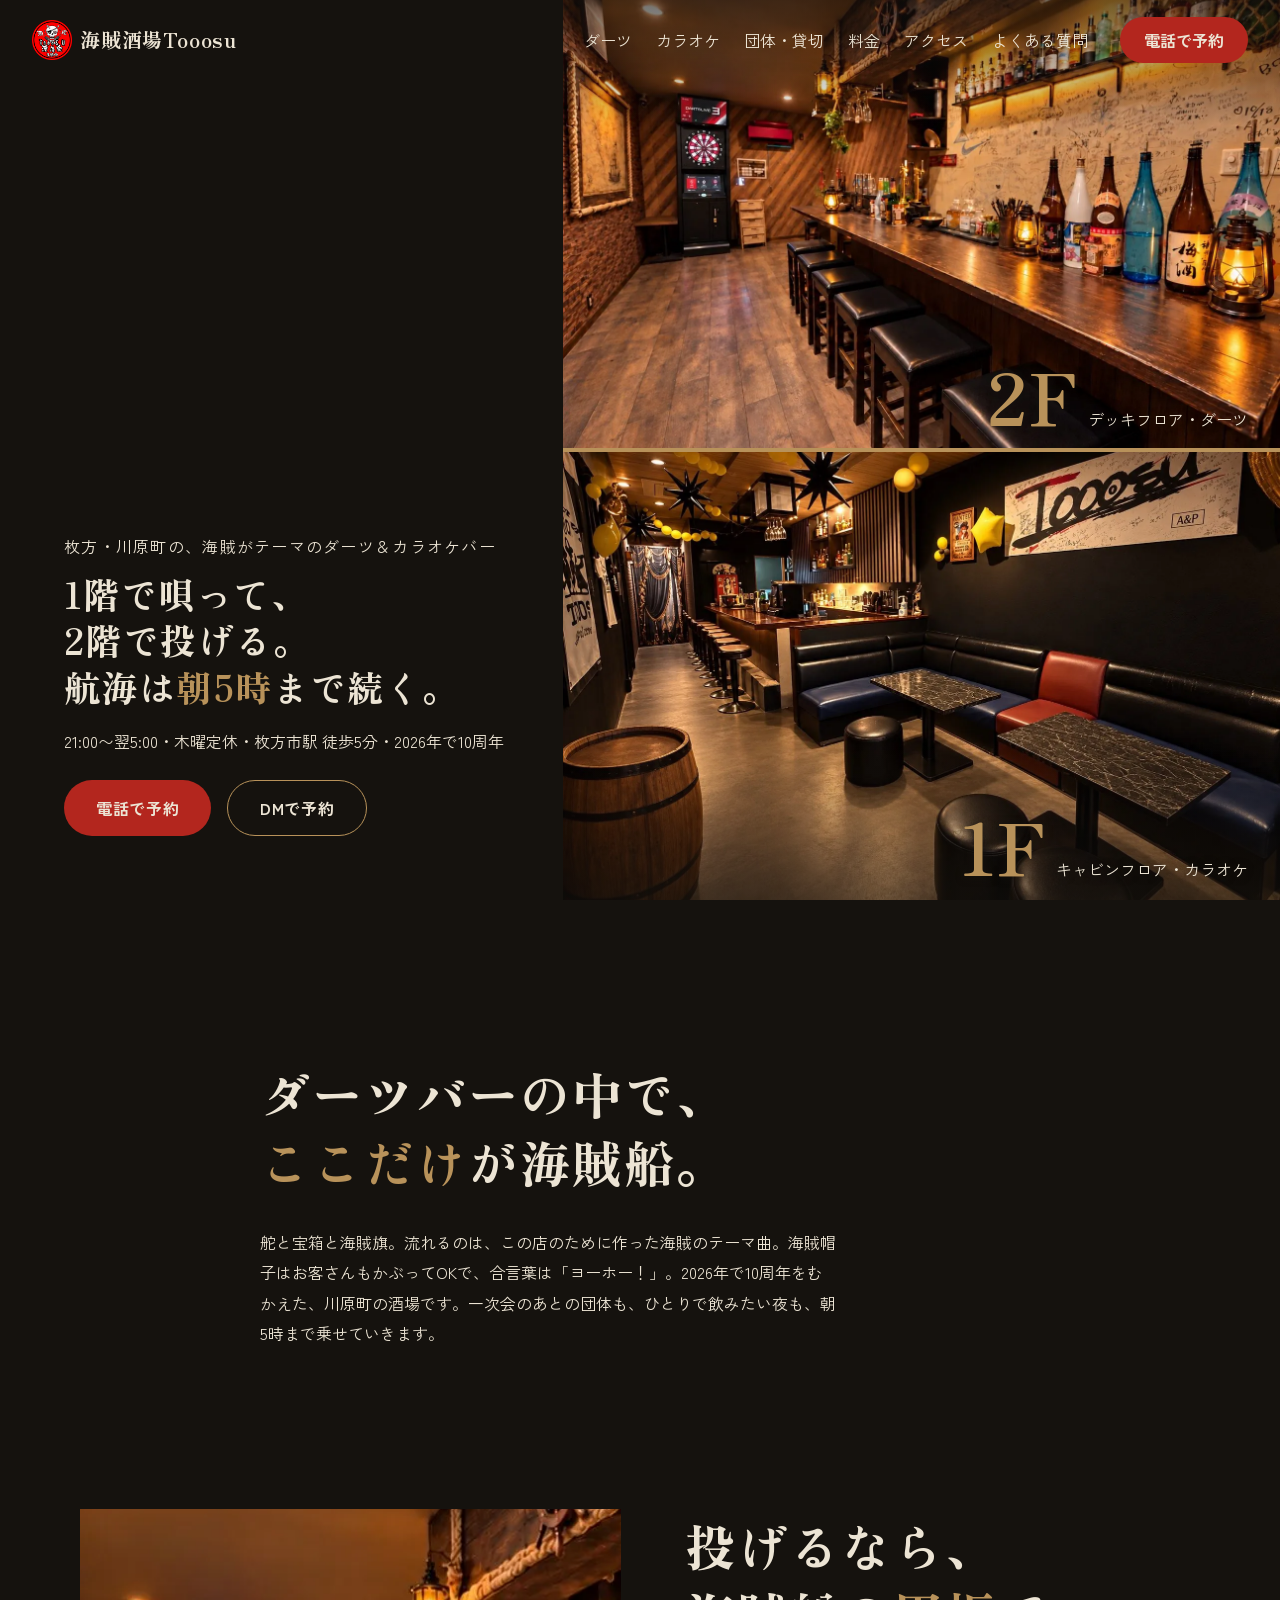
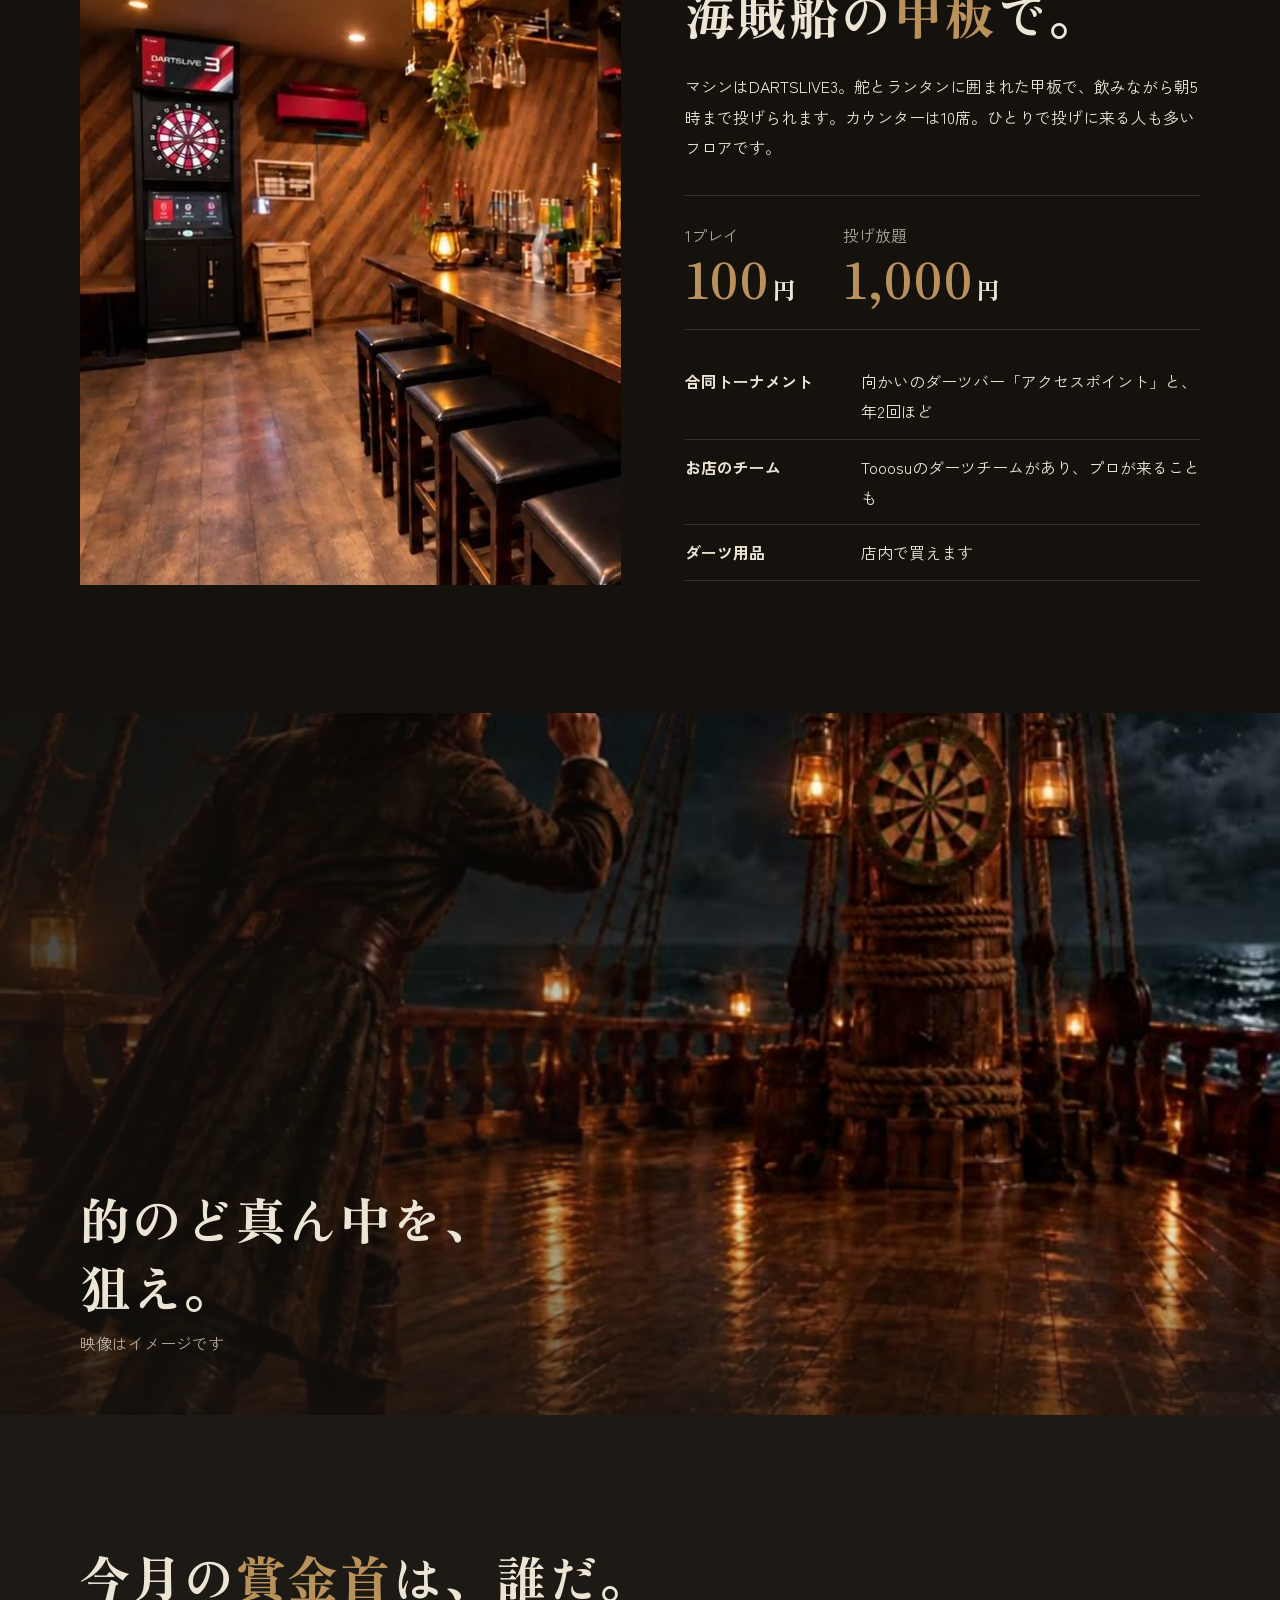
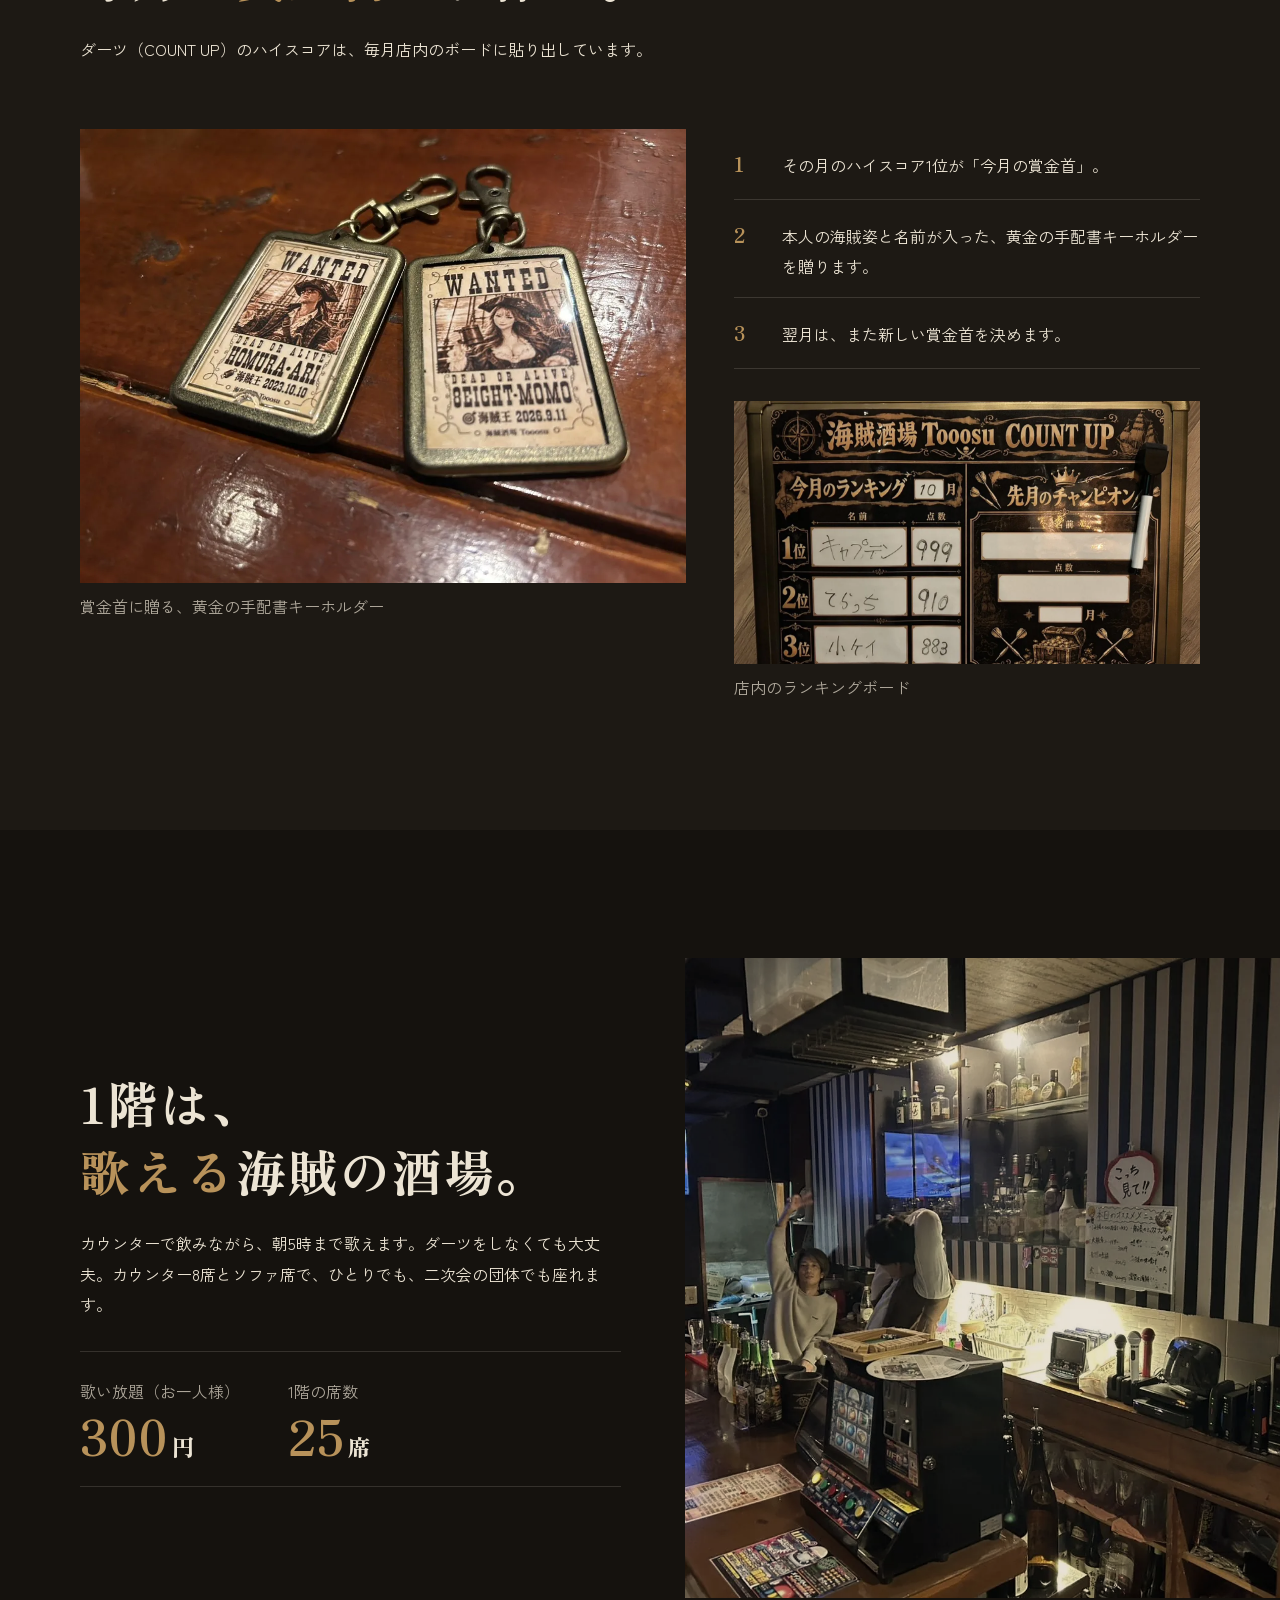
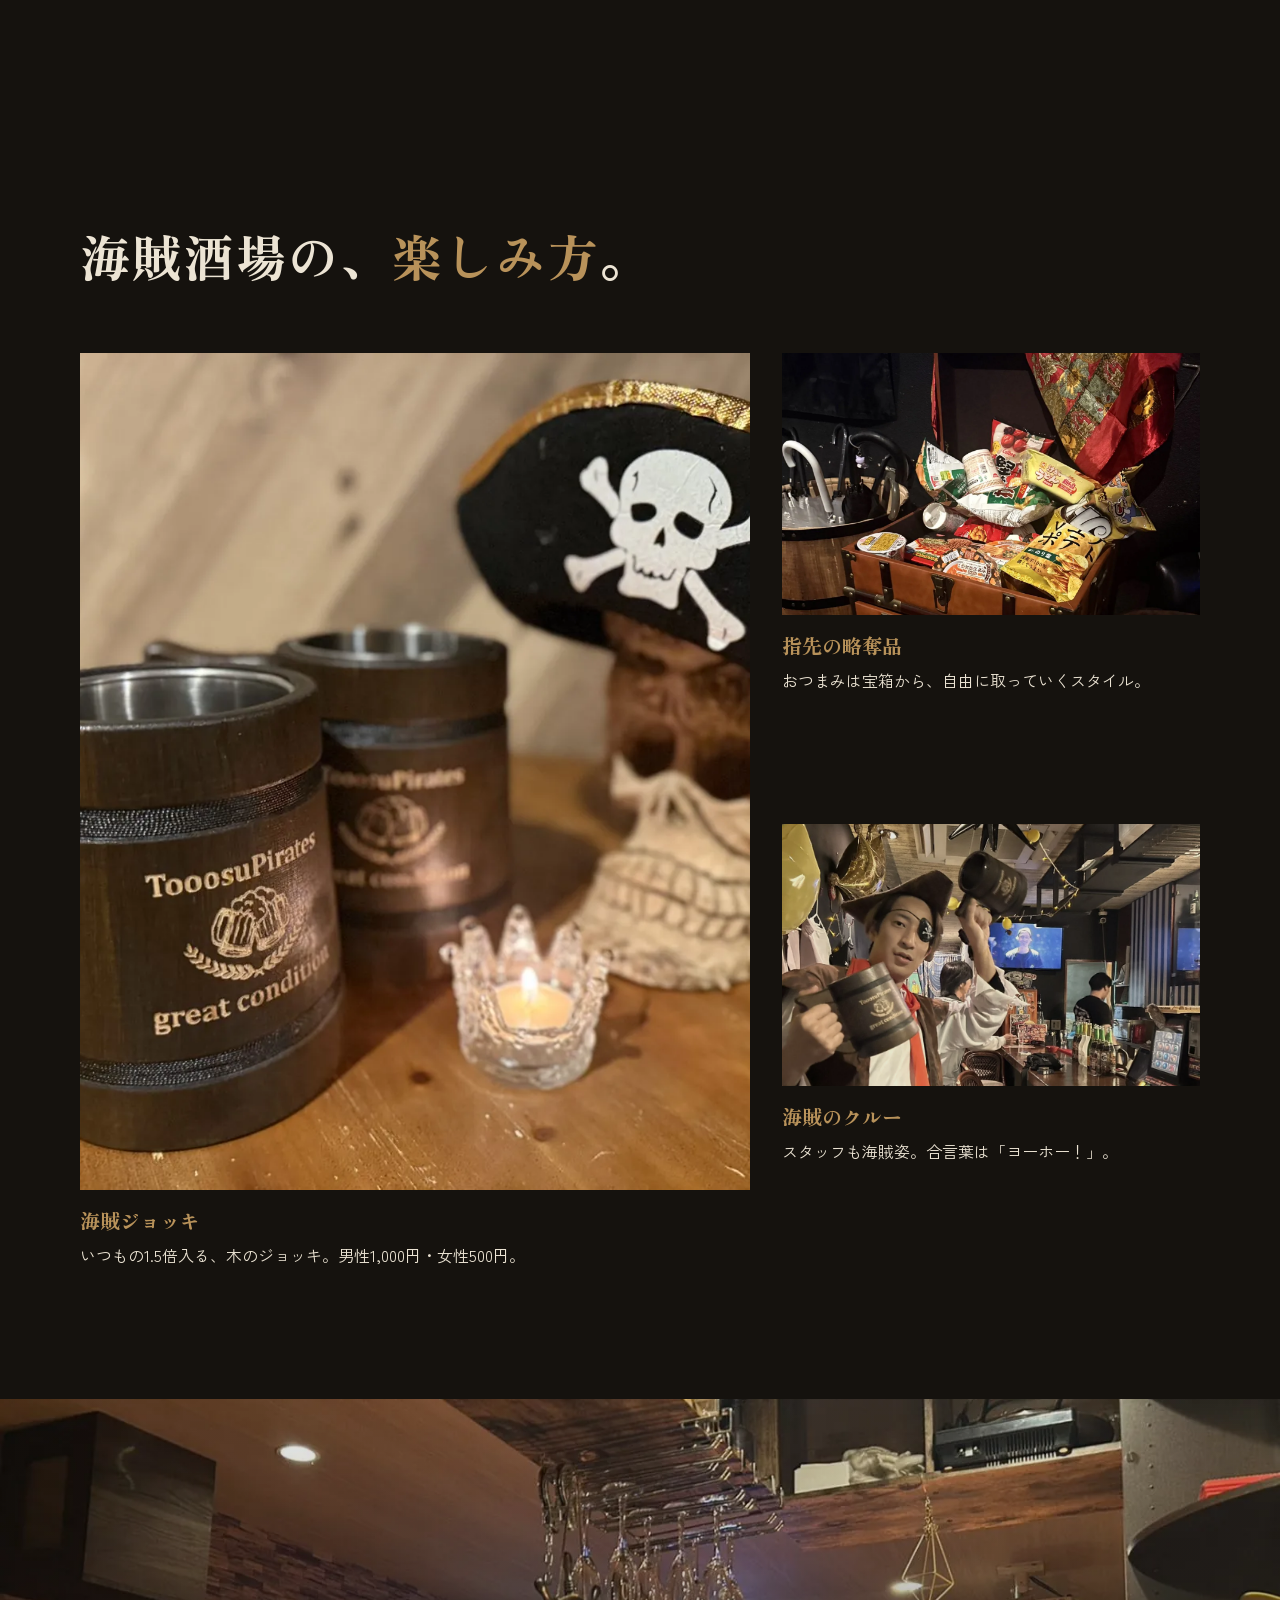
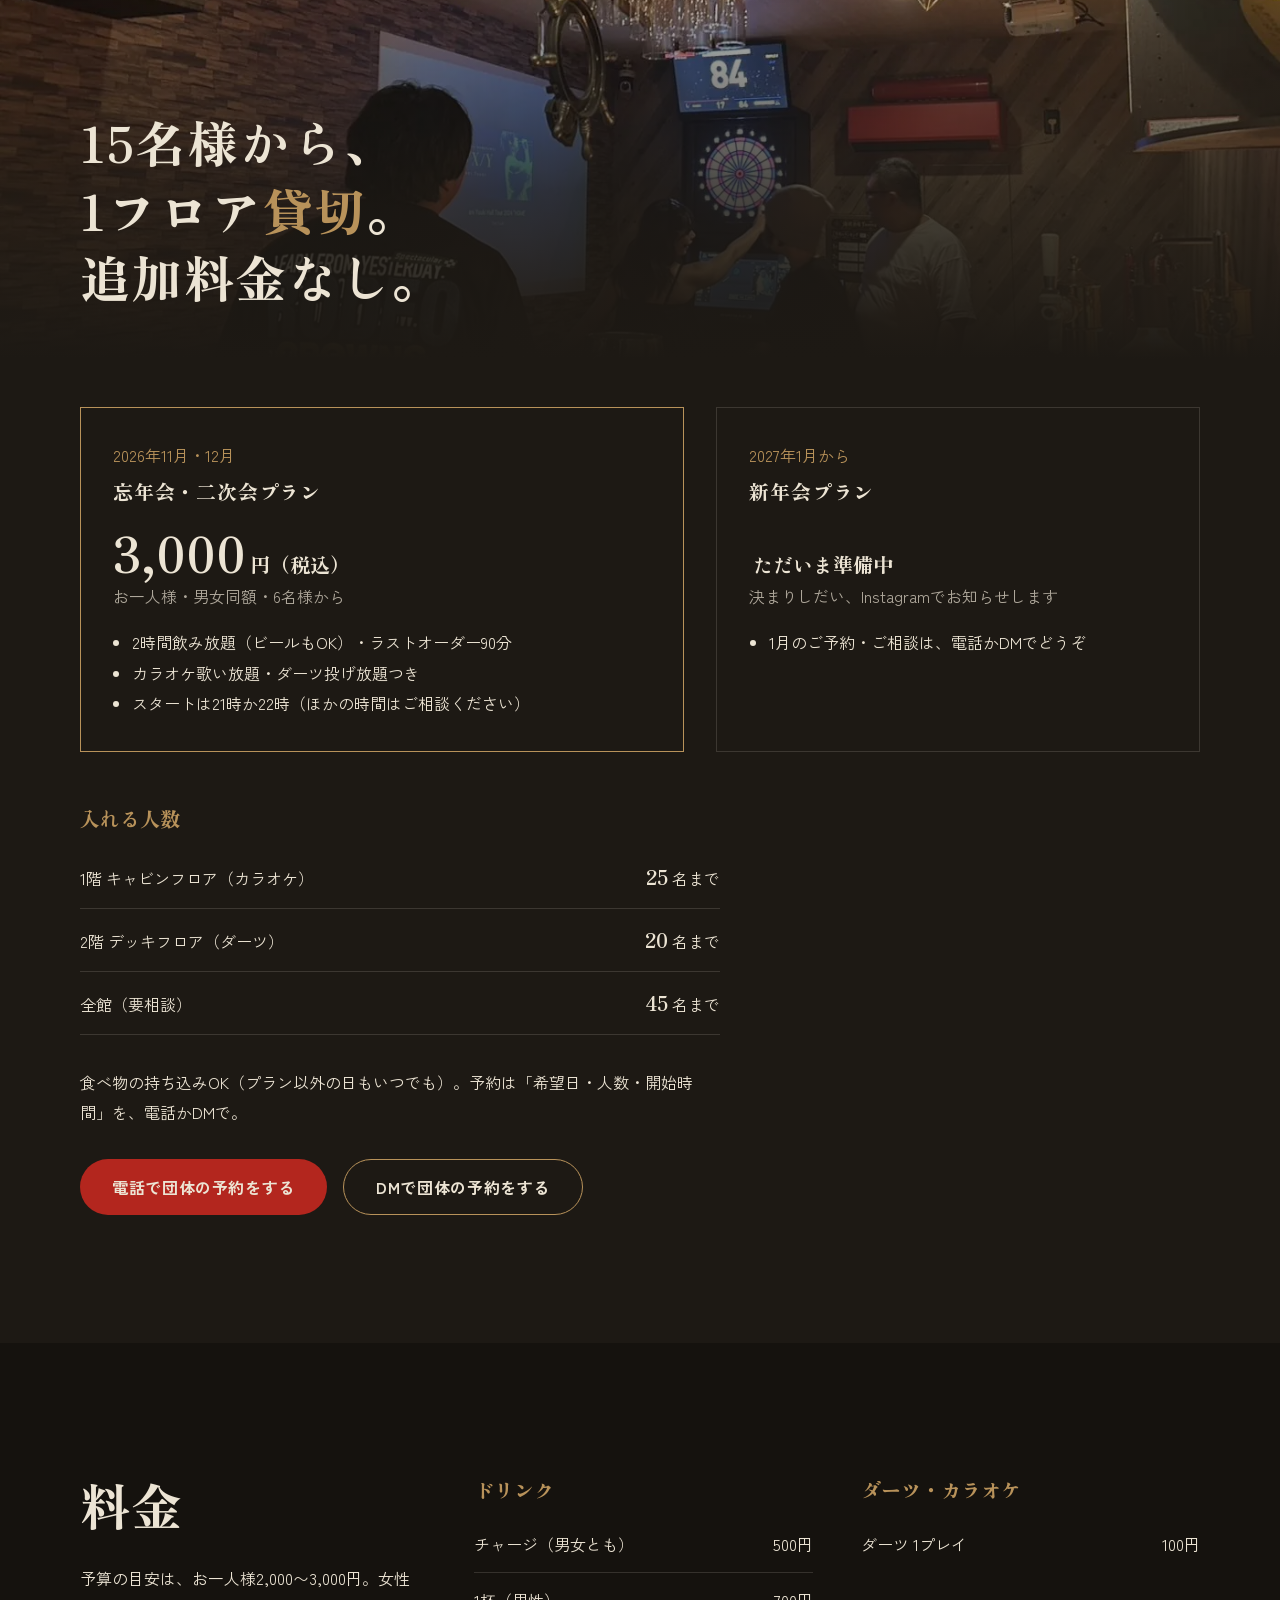
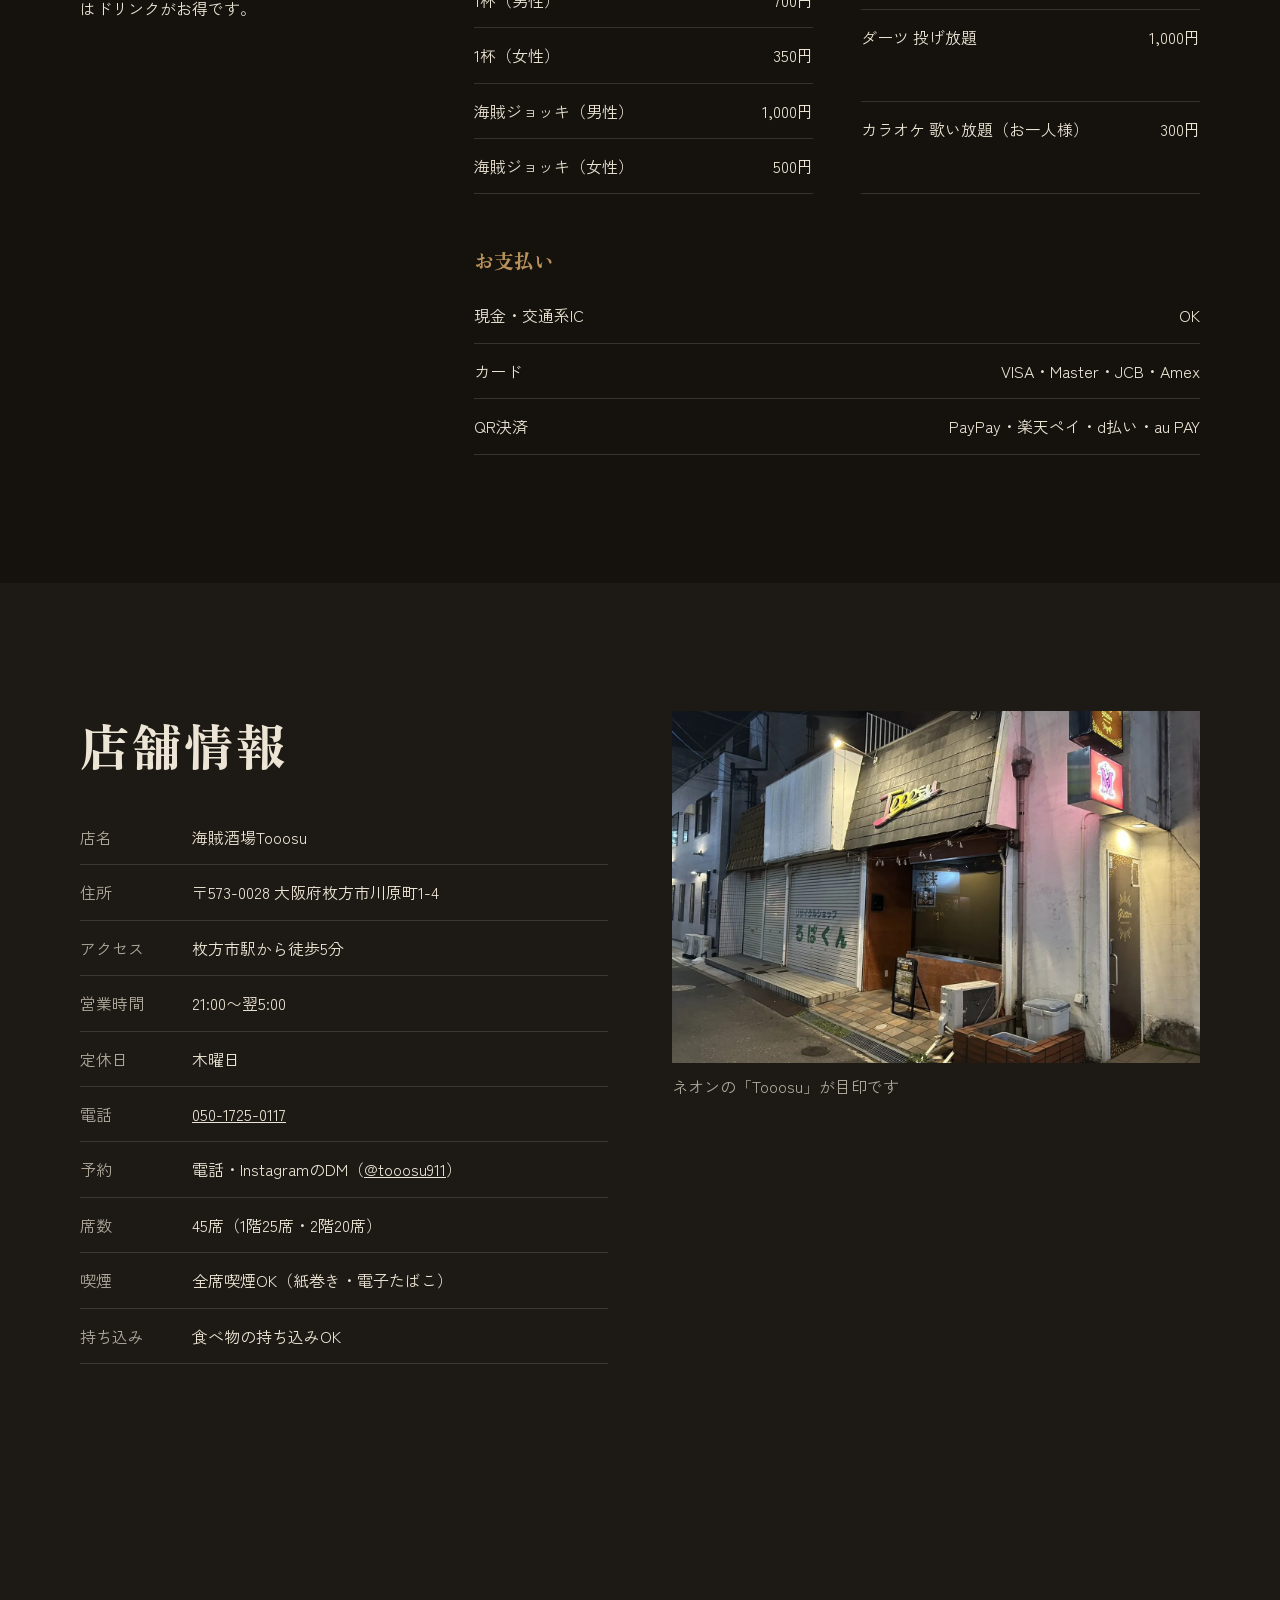
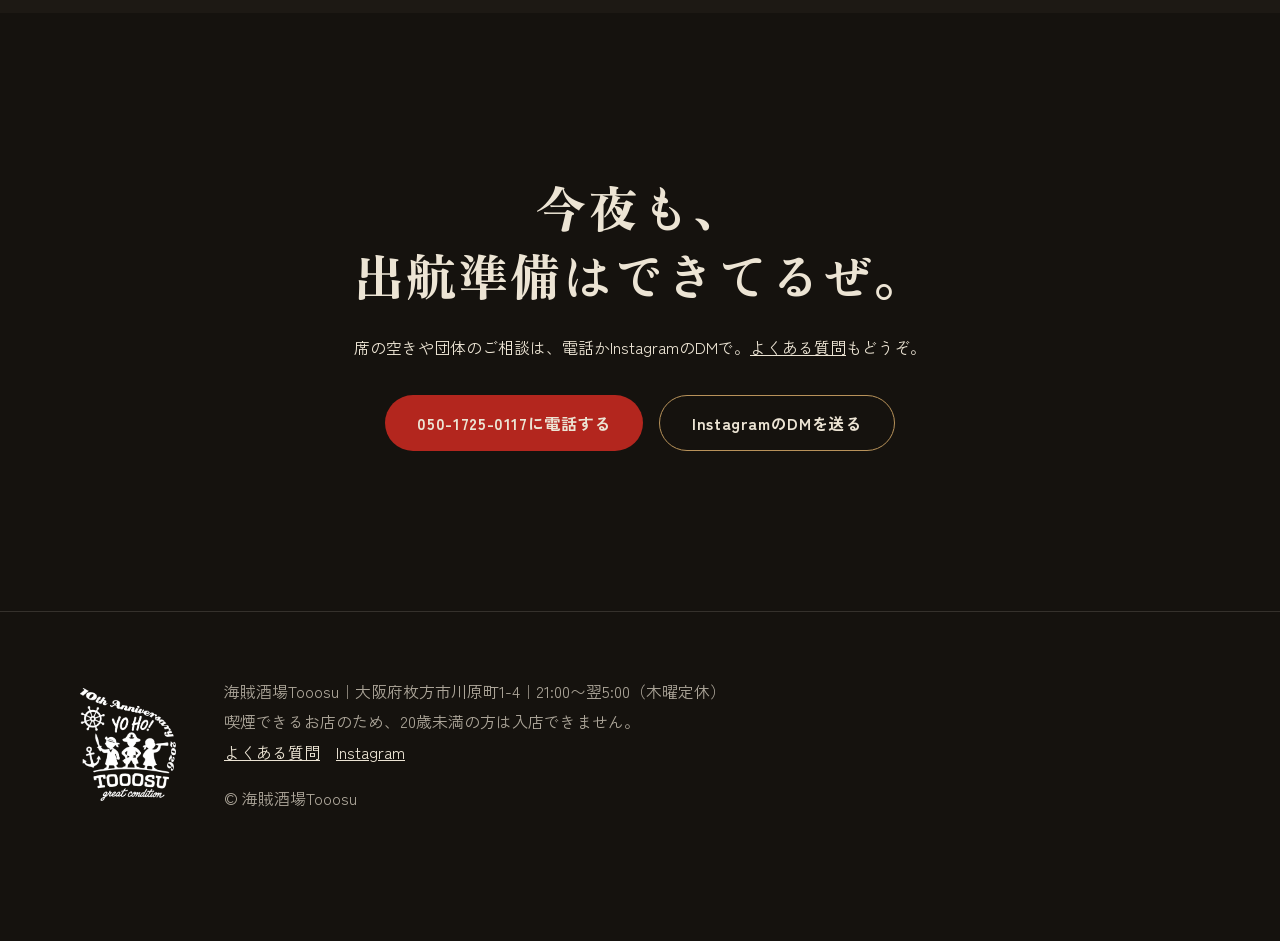
==== commit 84223cd1: "貸切・プランの人数を最新に(6名から・15名から貸切)、1月プランは準備中に Co-Authored-By: Claude Opus 5.5 <noreply@anthropic.com>" ====
--- a/index.html
+++ b/index.html
@@ -60,7 +60,7 @@
     {"@type": "LocationFeatureSpecification", "name": "カラオケ歌い放題（お一人様300円）", "value": true},
     {"@type": "LocationFeatureSpecification", "name": "カラオケ", "value": true},
     {"@type": "LocationFeatureSpecification", "name": "全席喫煙可", "value": true},
-    {"@type": "LocationFeatureSpecification", "name": "貸切（20名〜・1フロア）", "value": true}
+    {"@type": "LocationFeatureSpecification", "name": "貸切（15名〜・1フロア）", "value": true}
   ],
   "sameAs": ["https://www.instagram.com/tooosu911/"],
   "hasMap": "https://www.google.com/maps/search/?api=1&query=%E6%B5%B7%E8%B3%8A%E9%85%92%E5%A0%B4Tooosu"
@@ -220,7 +220,7 @@
   <div class="party-band">
     <img src="assets/img/real-darts.webp" alt="2階デッキフロアでダーツを投げるお客さん。奥にダーツマシンと大きなモニター" loading="lazy" width="1400" height="1050">
     <div class="party-copy wrap">
-      <h2 class="rv">20名様から、<br>1フロア<em>貸切</em>。<br>追加料金なし。</h2>
+      <h2 class="rv">15名様から、<br>1フロア<em>貸切</em>。<br>追加料金なし。</h2>
     </div>
   </div>
   <div class="wrap party-body">
@@ -229,7 +229,7 @@
         <p class="plan-when">2026年11月・12月</p>
         <h3>忘年会・二次会プラン</h3>
         <p class="plan-yen">3,000<small>円（税込）</small></p>
-        <p class="plan-who">お一人様・男女同額・15名様から</p>
+        <p class="plan-who">お一人様・男女同額・6名様から</p>
         <ul>
           <li>2時間飲み放題（ビールもOK）・ラストオーダー90分</li>
           <li>カラオケ歌い放題・ダーツ投げ放題つき</li>
@@ -238,12 +238,11 @@
       </article>
       <article class="plan rv">
         <p class="plan-when">2027年1月から</p>
-        <h3>飲み放題プラン</h3>
-        <p class="plan-yen"><small>男性</small>3,500<small>円</small><br><small>女性</small>2,500<small>円</small></p>
-        <p class="plan-who">6名様から</p>
+        <h3>新年会プラン</h3>
+        <p class="plan-yen"><small>ただいま準備中</small></p>
+        <p class="plan-who">決まりしだい、Instagramでお知らせします</p>
         <ul>
-          <li>2時間飲み放題・カラオケ歌い放題つき</li>
-          <li>新年会・歓送迎会・誕生日会に</li>
+          <li>1月のご予約・ご相談は、電話かDMでどうぞ</li>
         </ul>
       </article>
     </div>
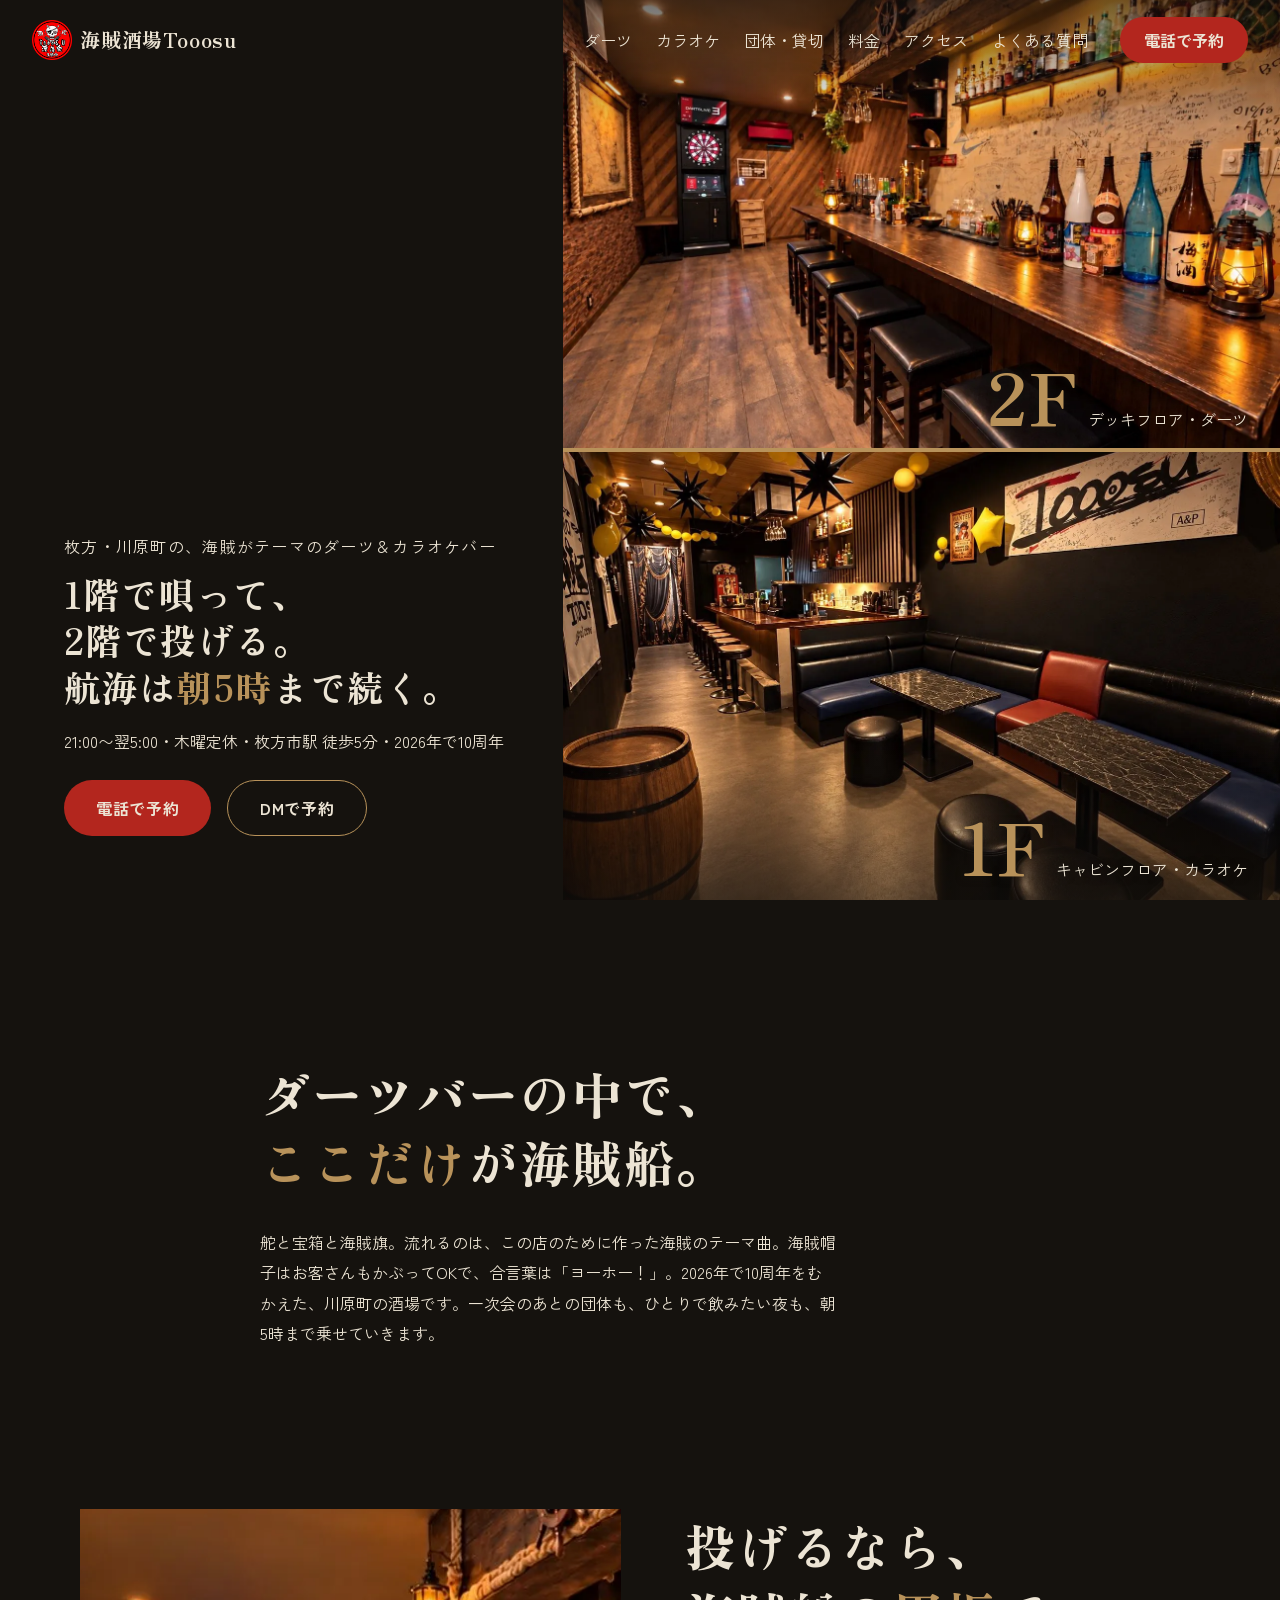
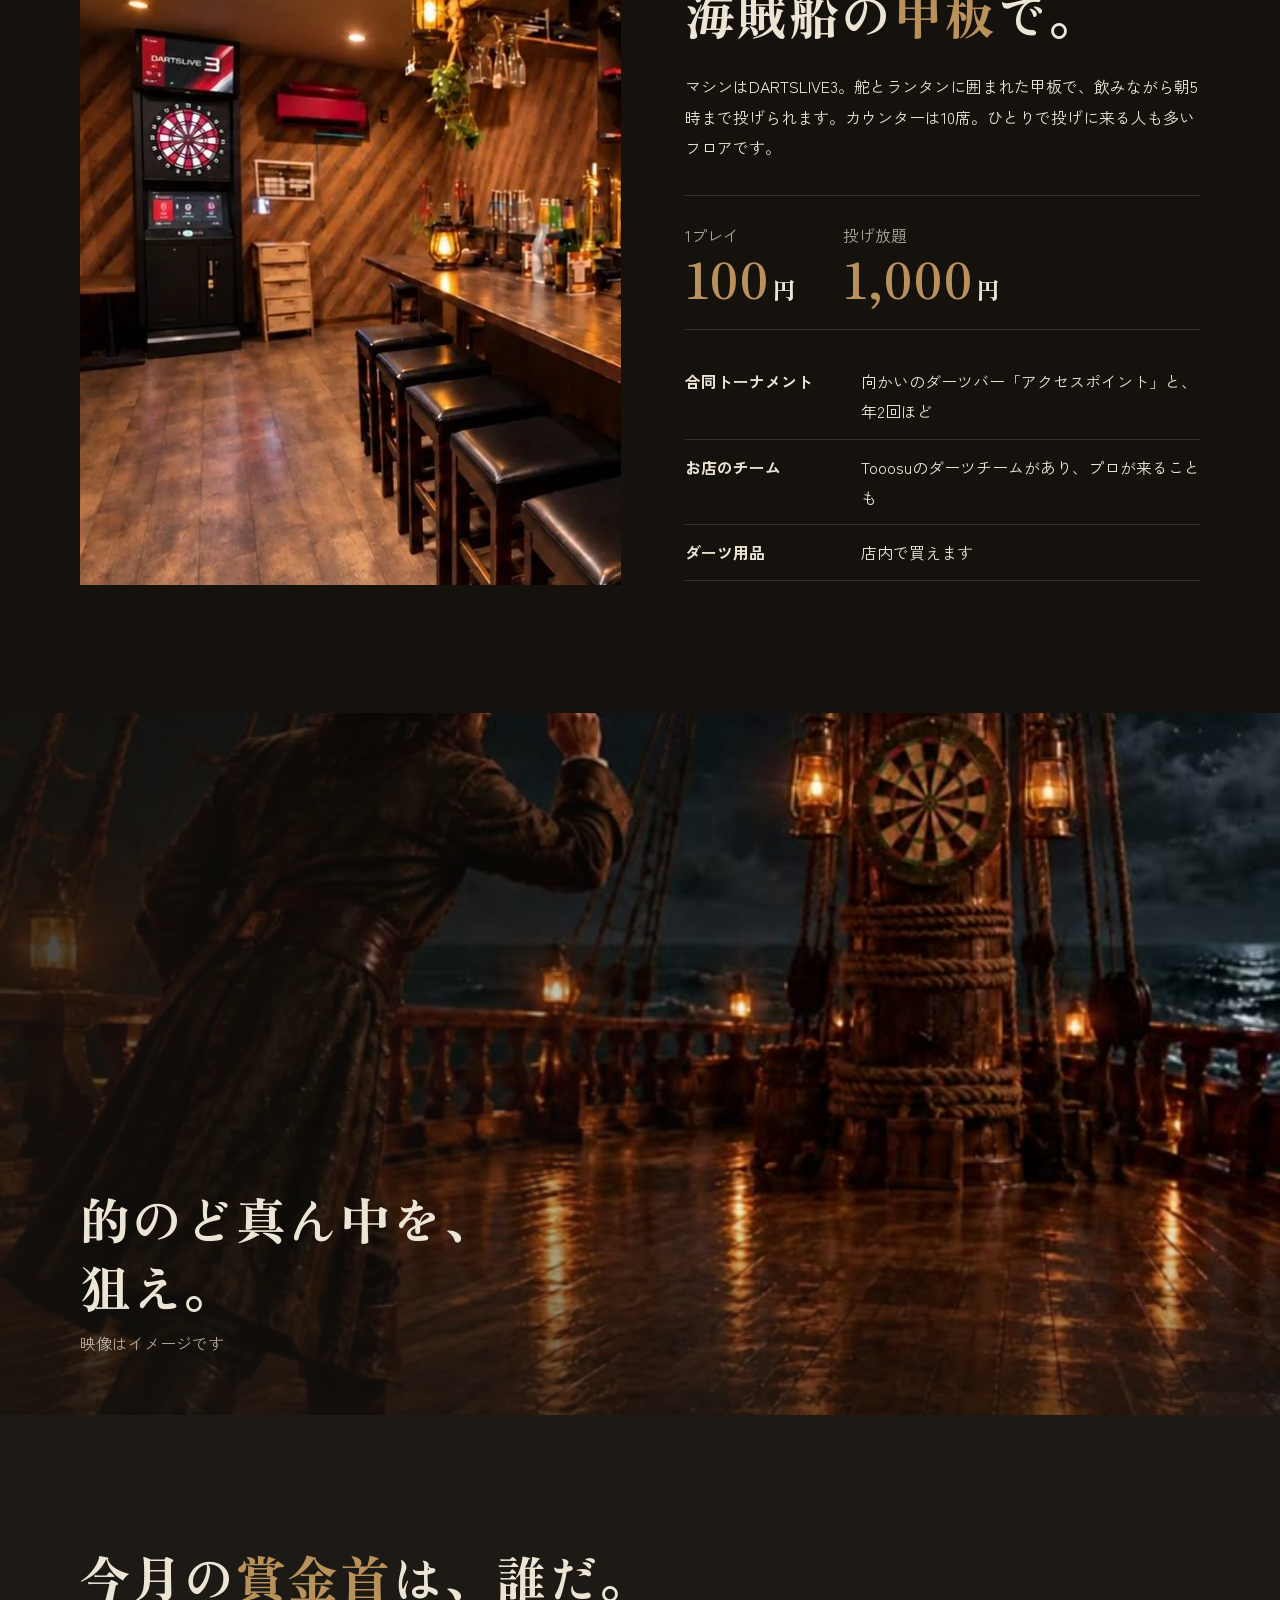
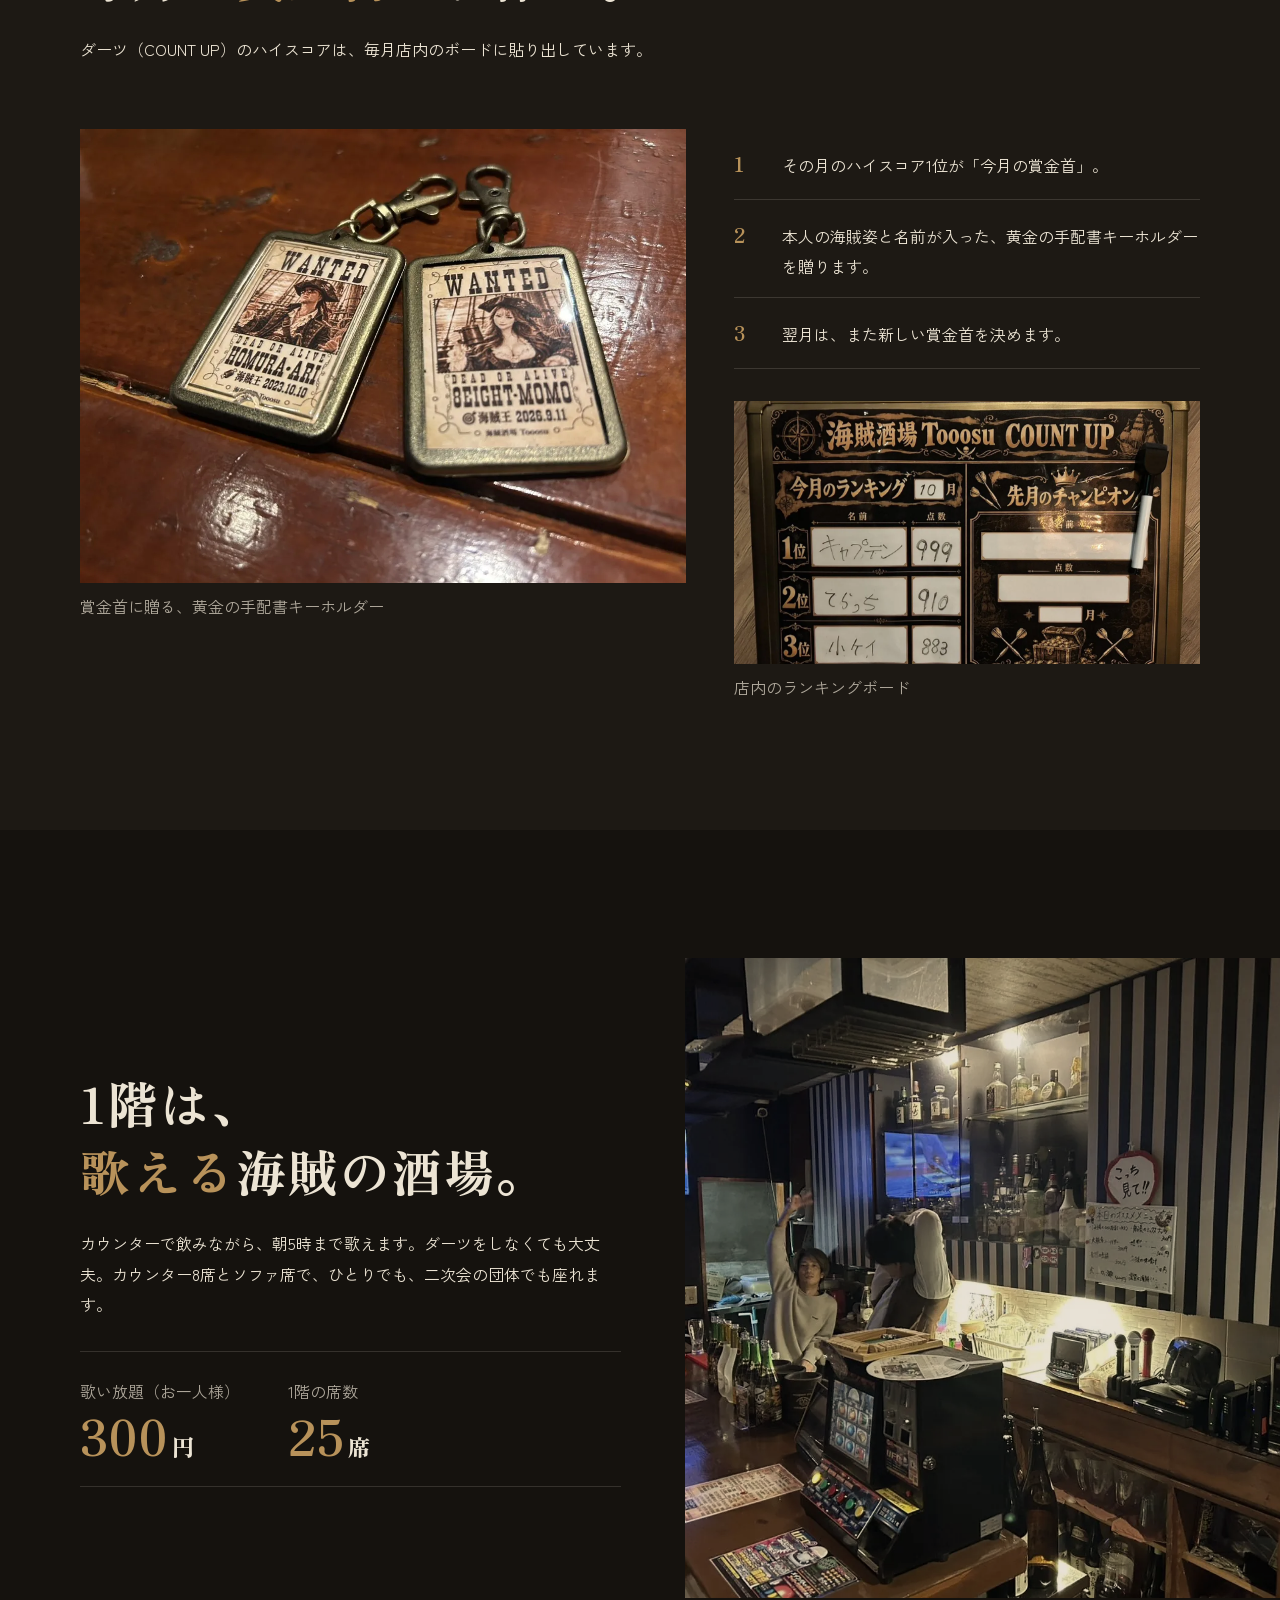
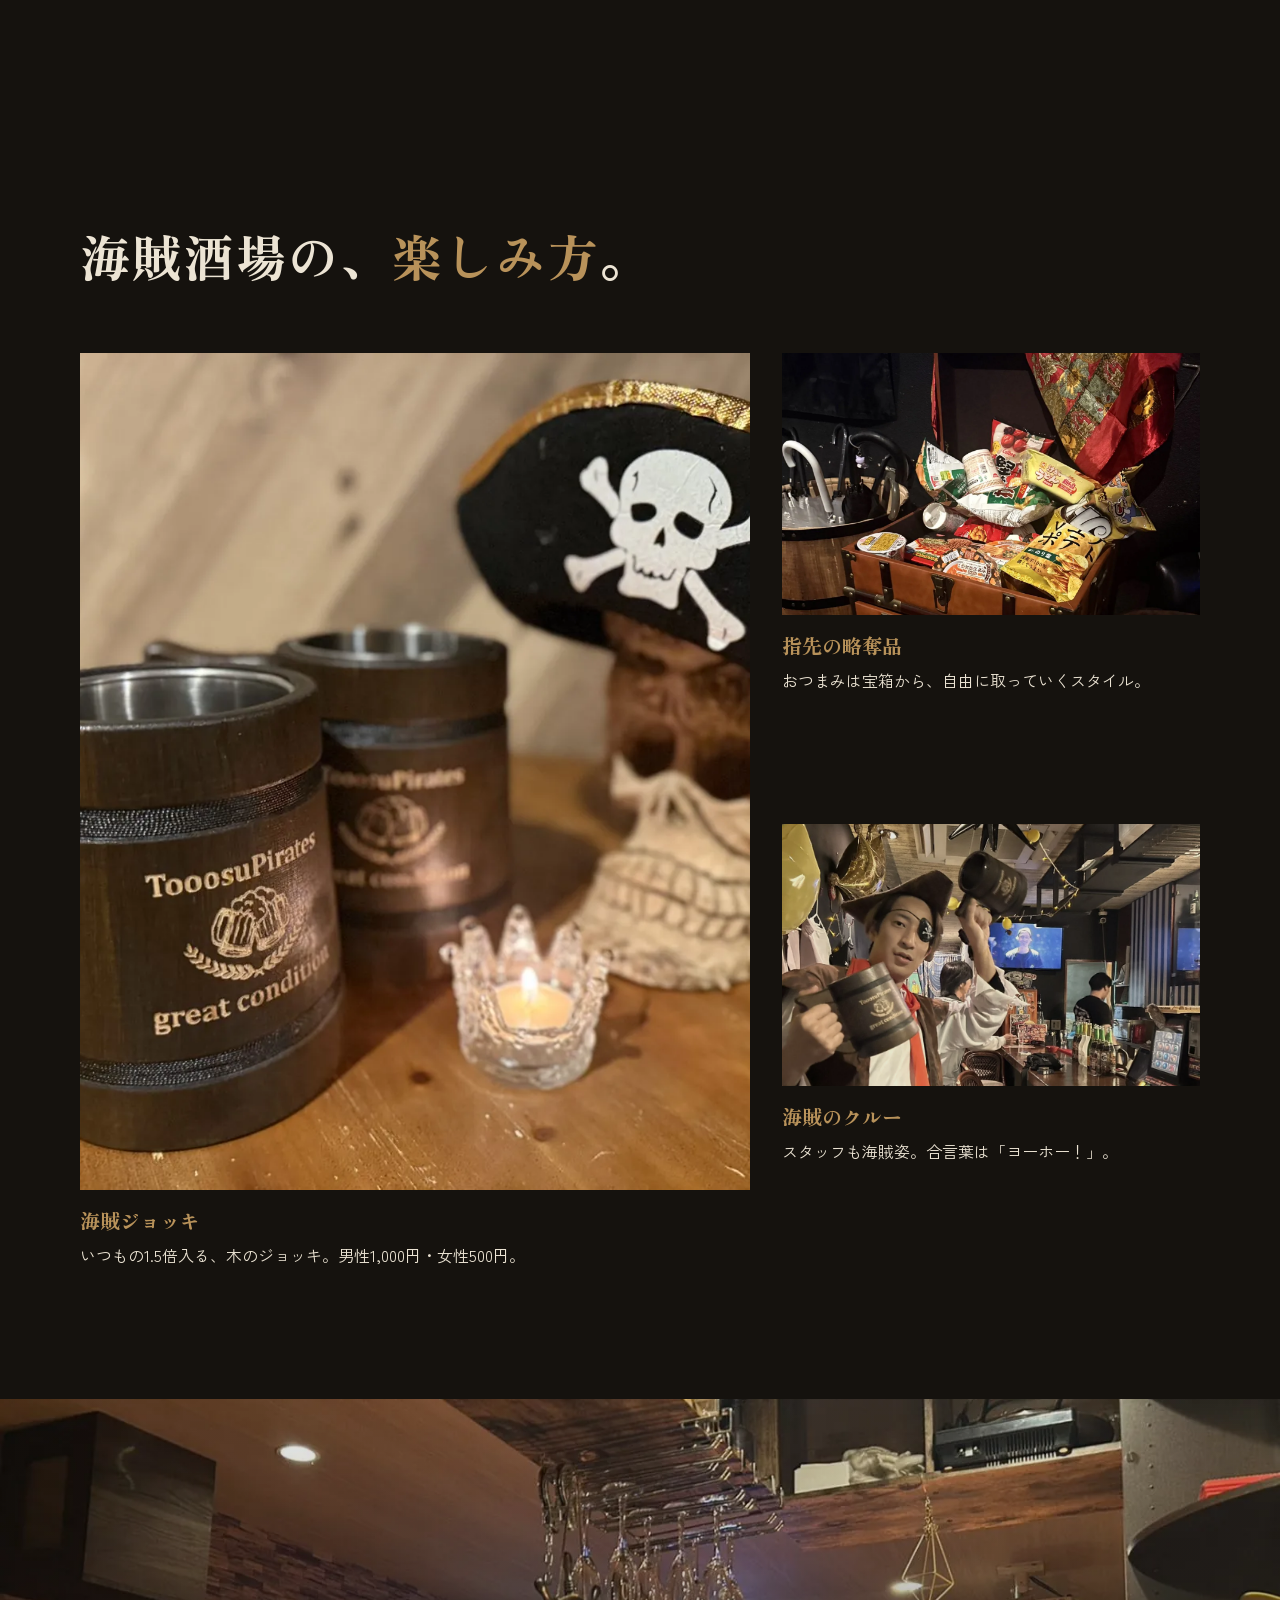
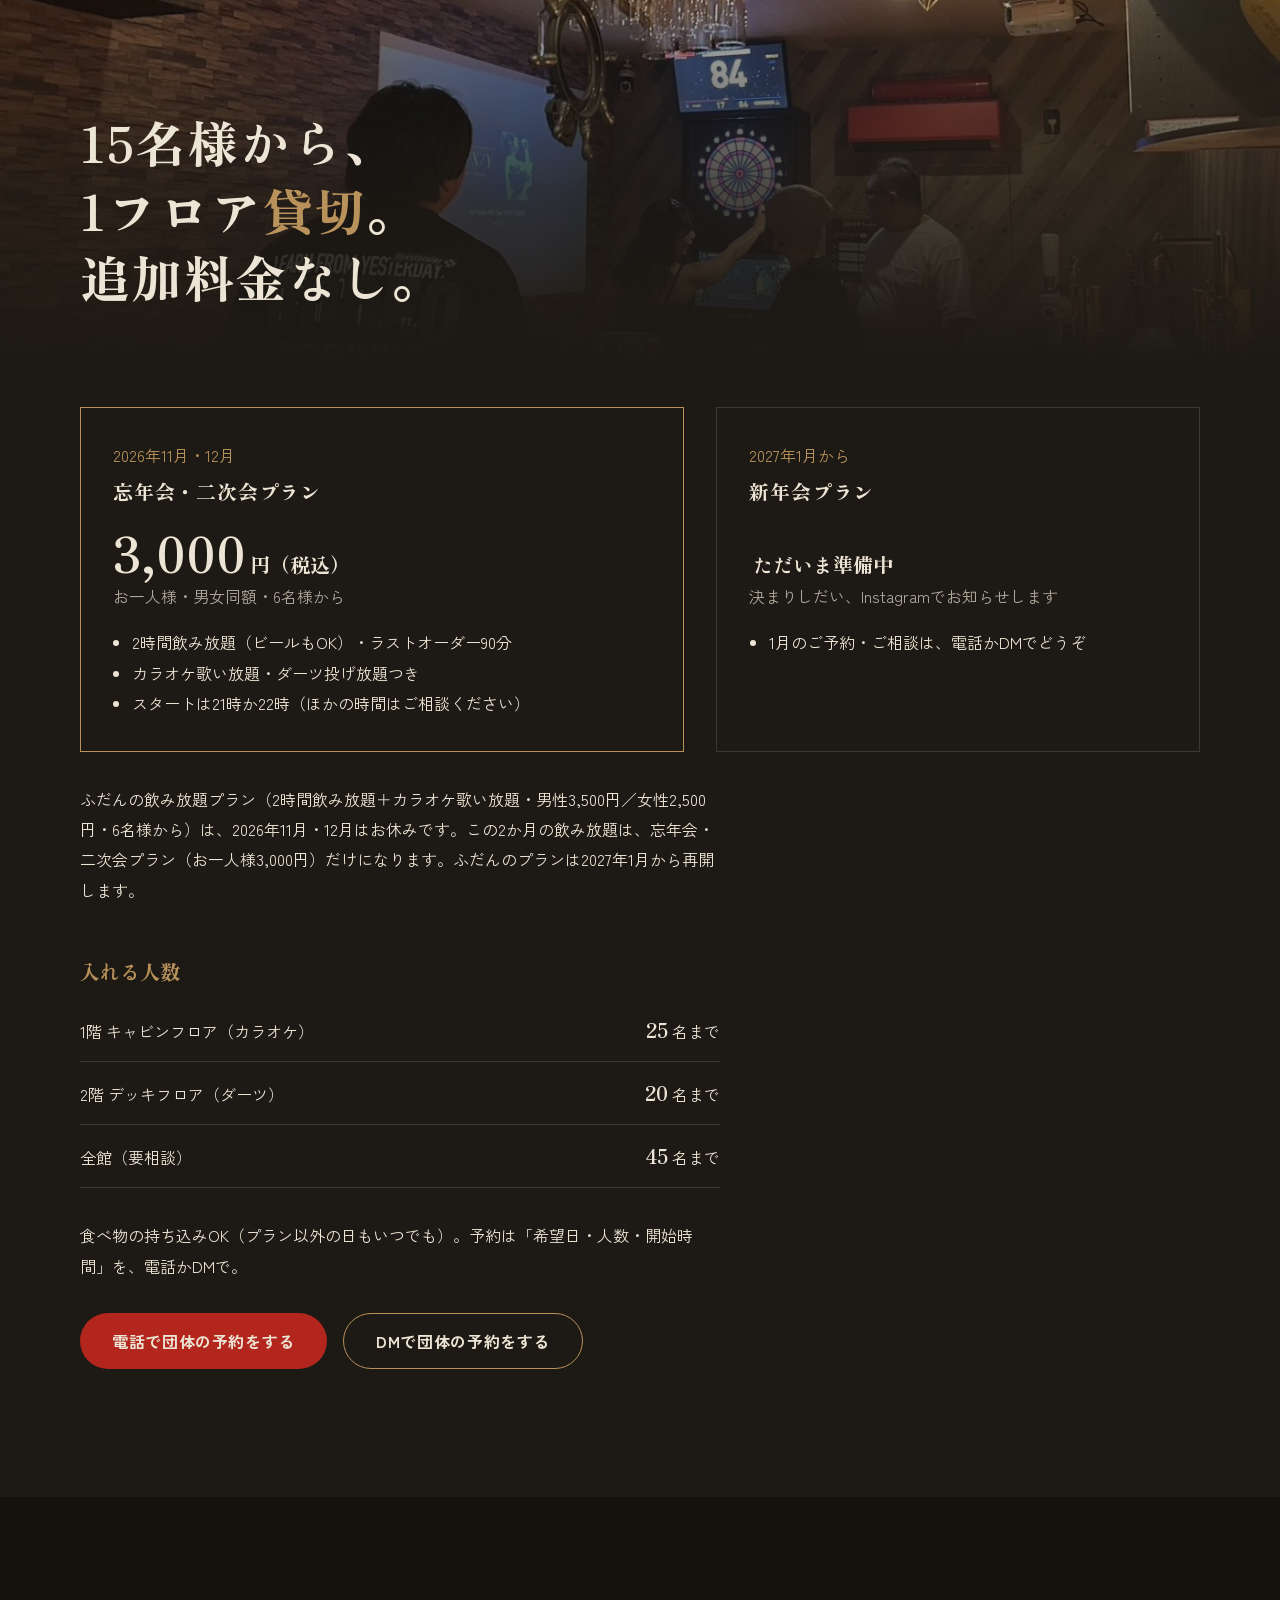
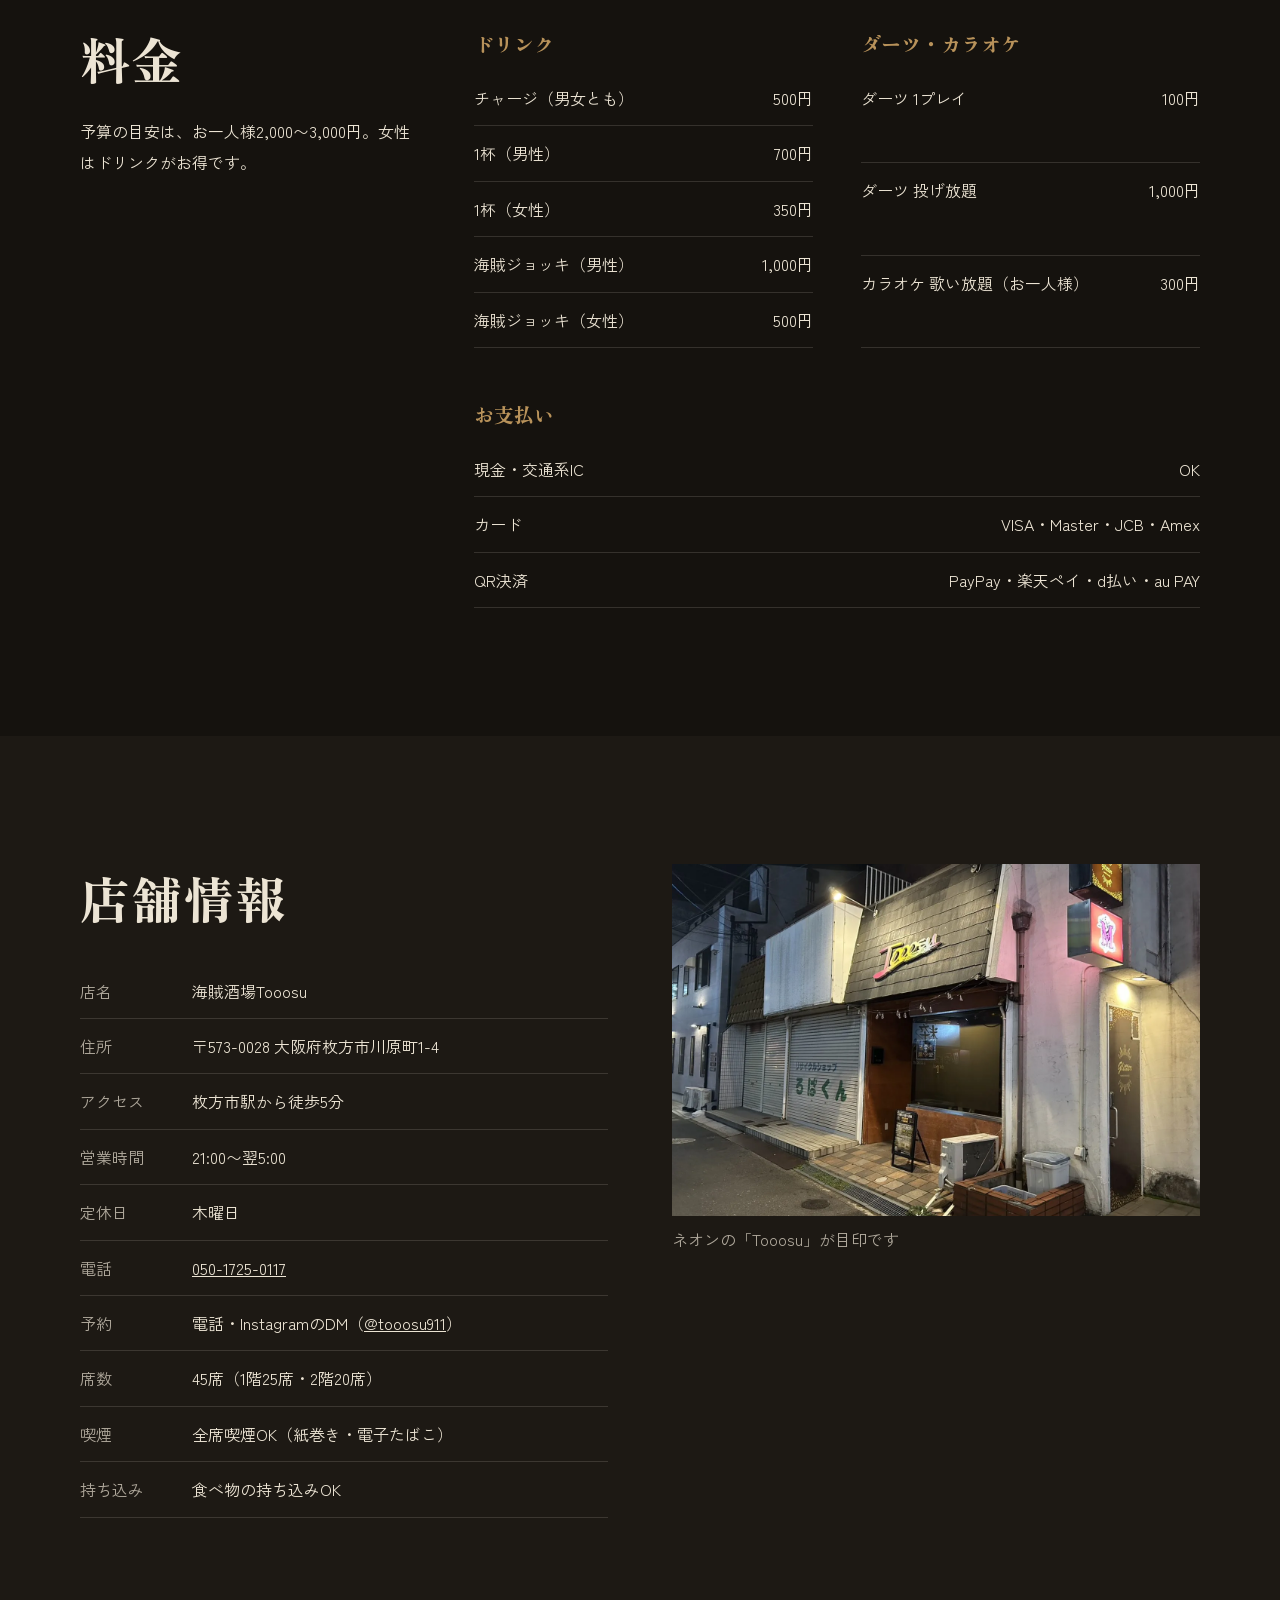
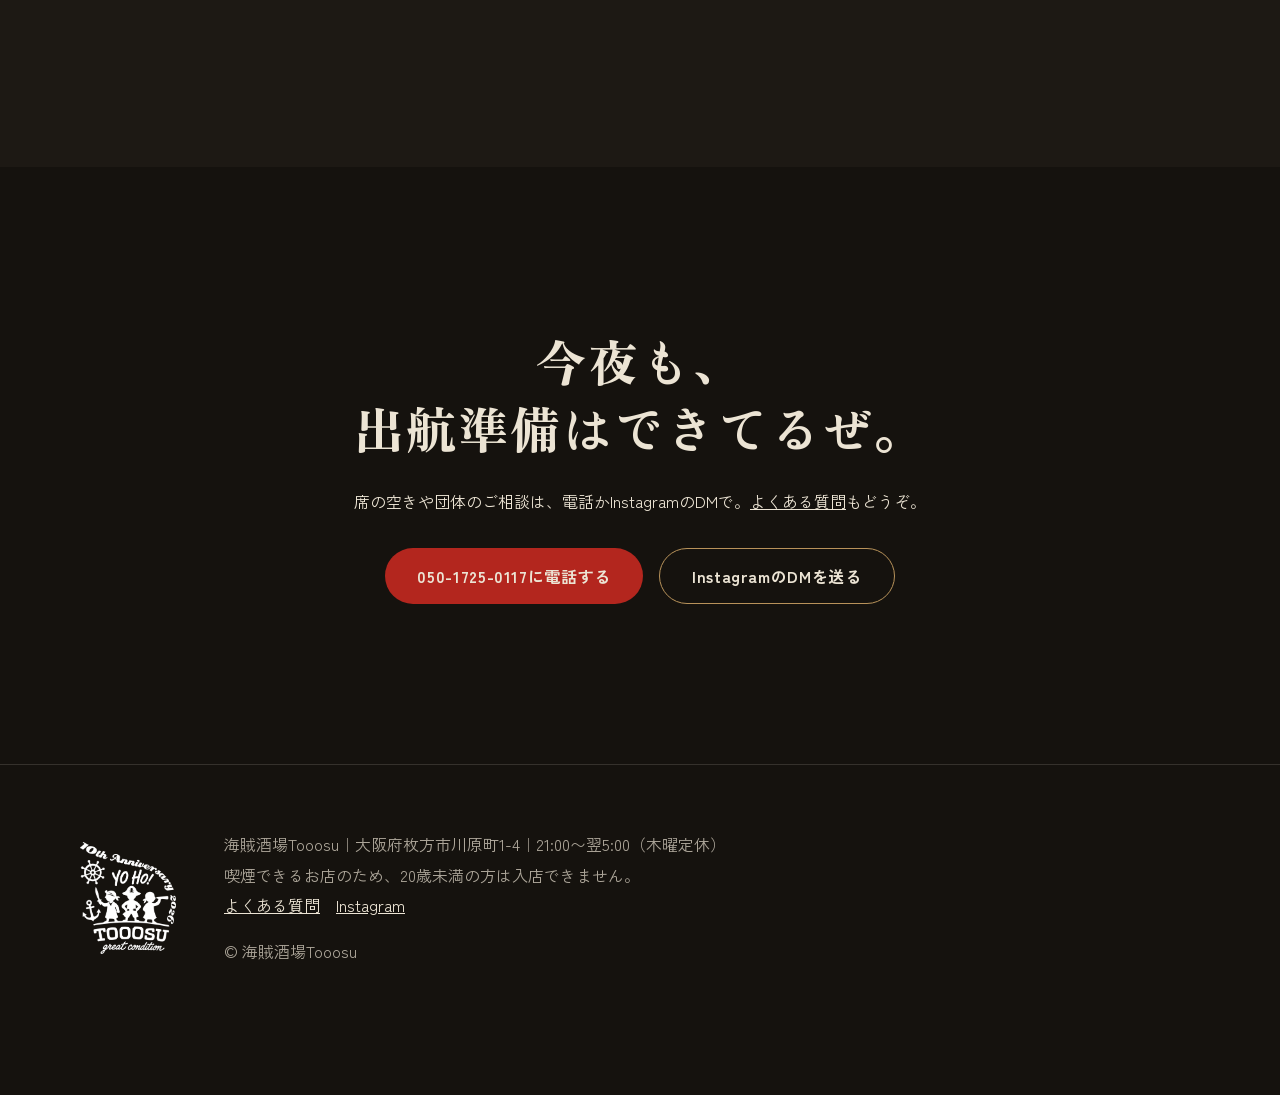
==== commit 17c5ebb4: "通常の飲み放題プラン（男3,500/女2,500）は11・12月お休み・1月再開と明記 Co-Authored-By: Claude Opus 5.5 <noreply@anthropic.com>" ====
--- a/index.html
+++ b/index.html
@@ -246,6 +246,7 @@
         </ul>
       </article>
     </div>
+    <p class="party-note rv">ふだんの飲み放題プラン（2時間飲み放題＋カラオケ歌い放題・男性3,500円／女性2,500円・6名様から）は、2026年11月・12月はお休みです。この2か月の飲み放題は、忘年会・二次会プラン（お一人様3,000円）だけになります。ふだんのプランは2027年1月から再開します。</p>
     <table class="cap-table rv">
       <caption>入れる人数</caption>
       <tr><th>1階 キャビンフロア（カラオケ）</th><td>25<small>名まで</small></td></tr>
